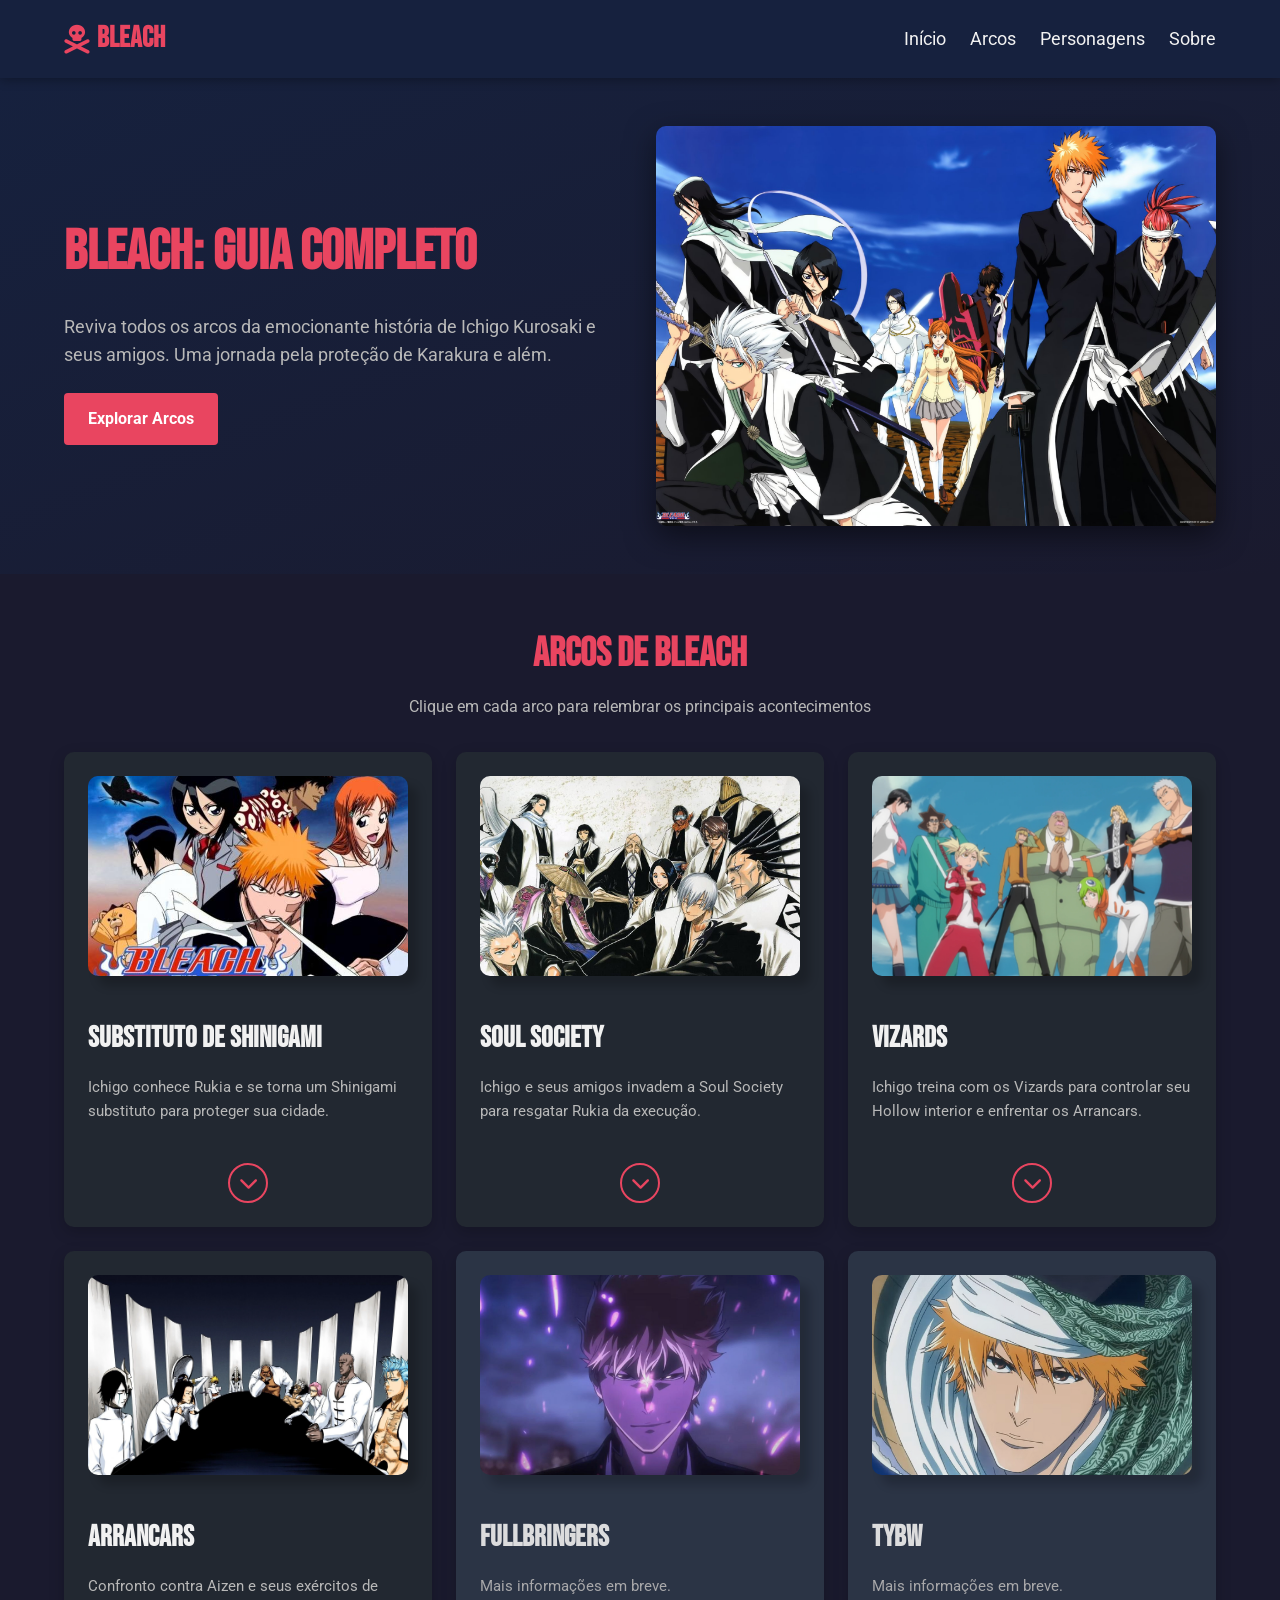
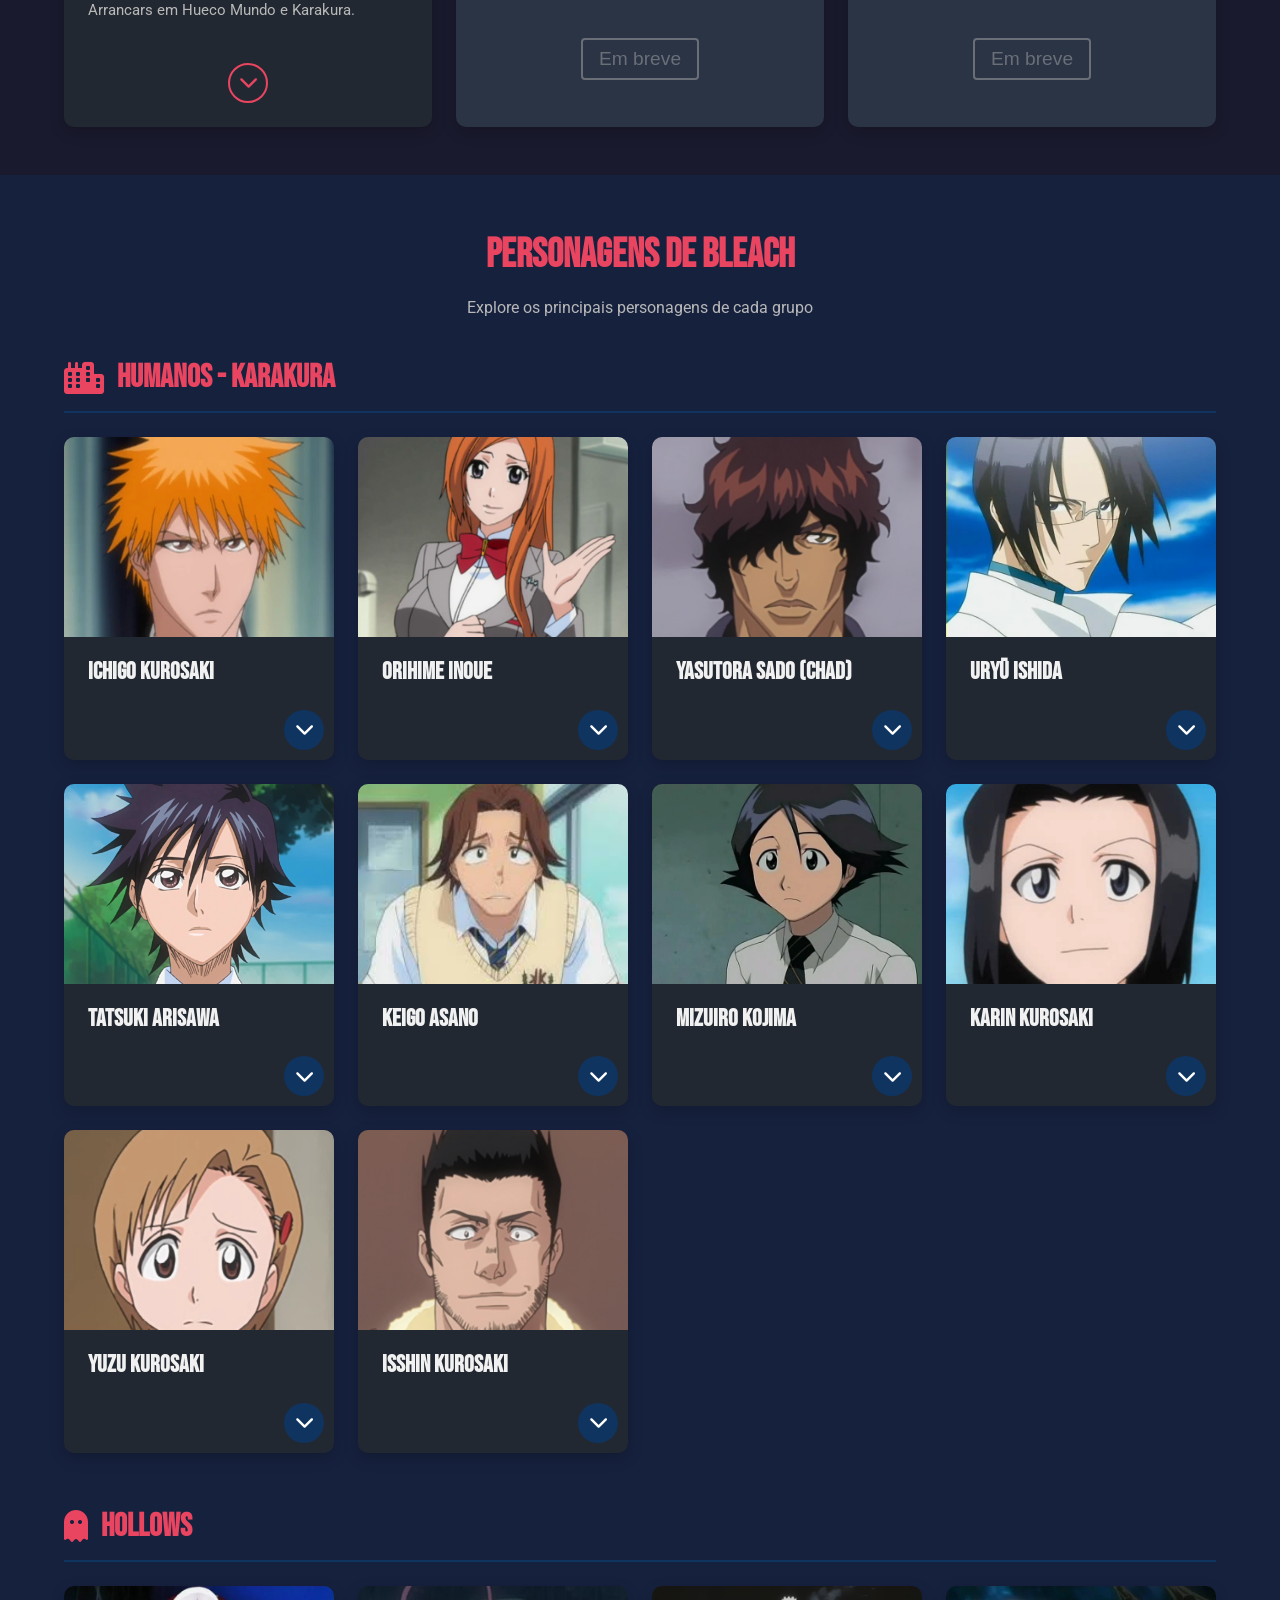
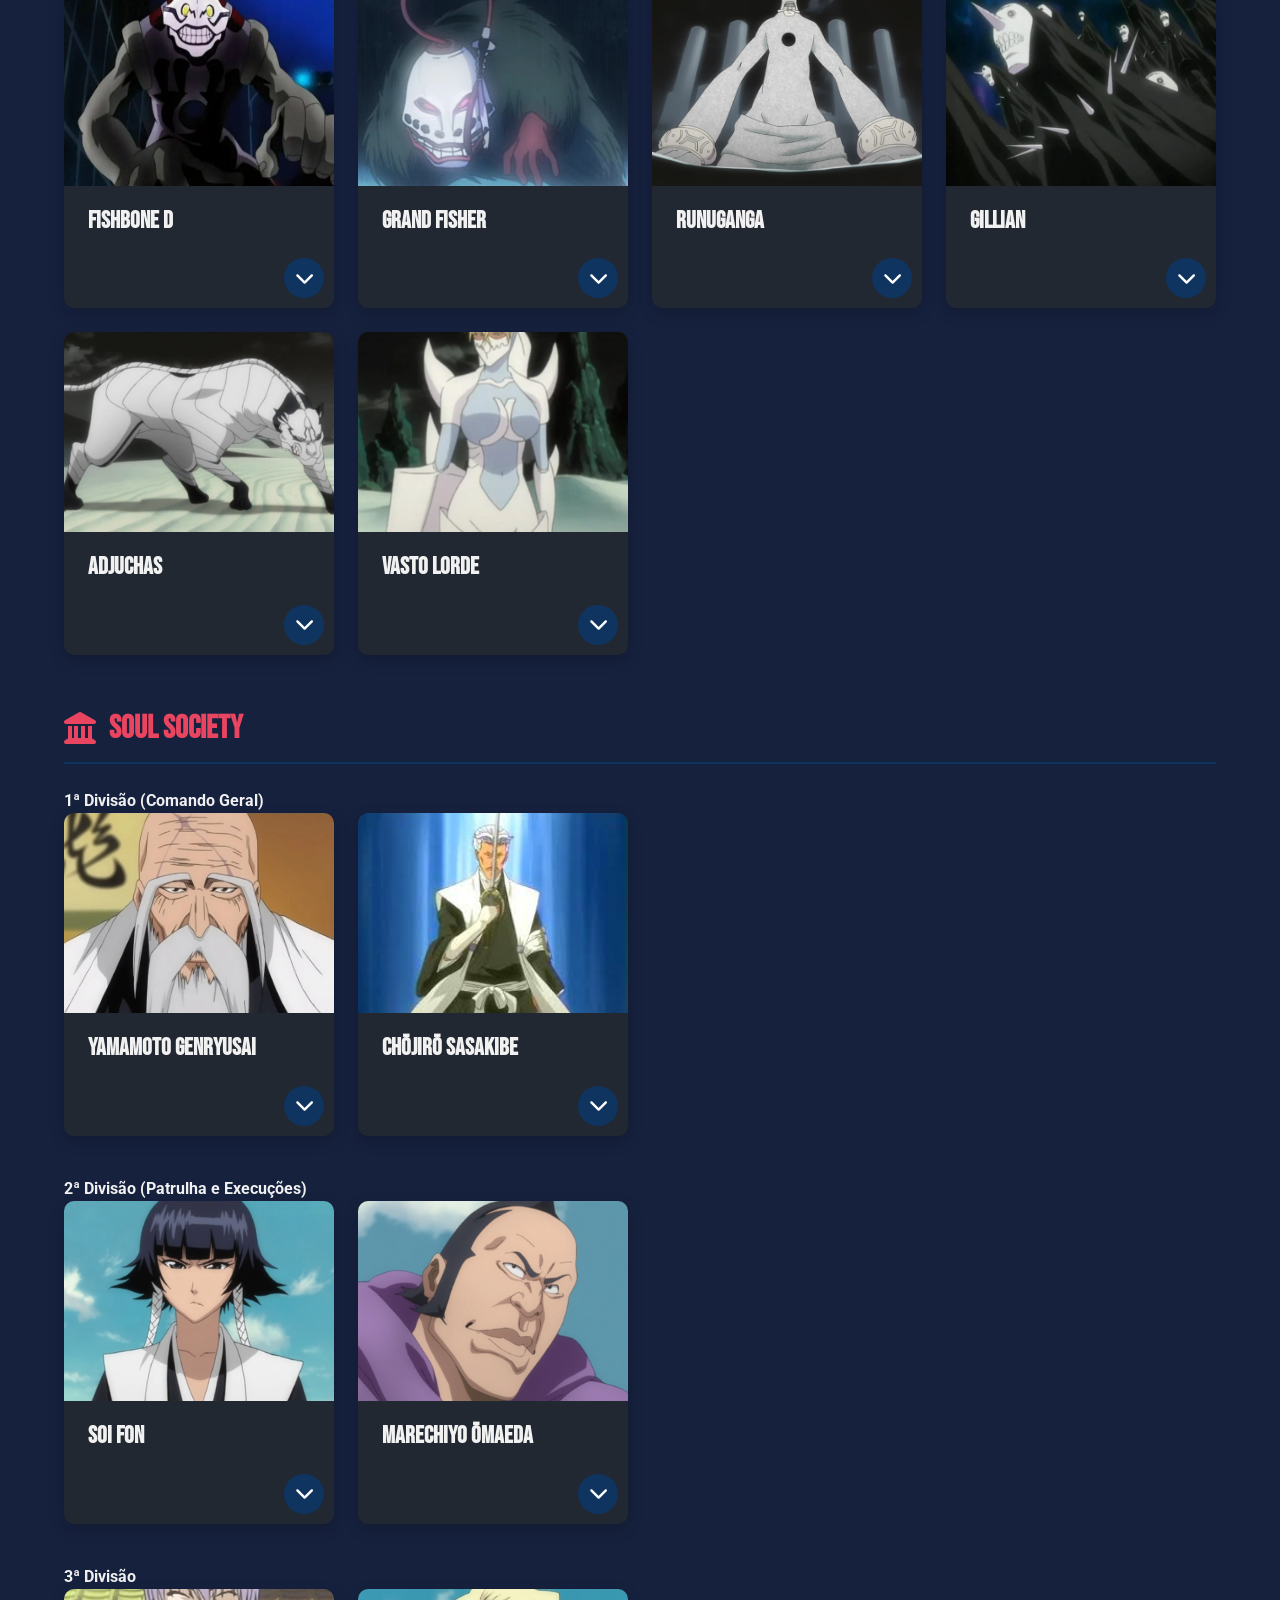
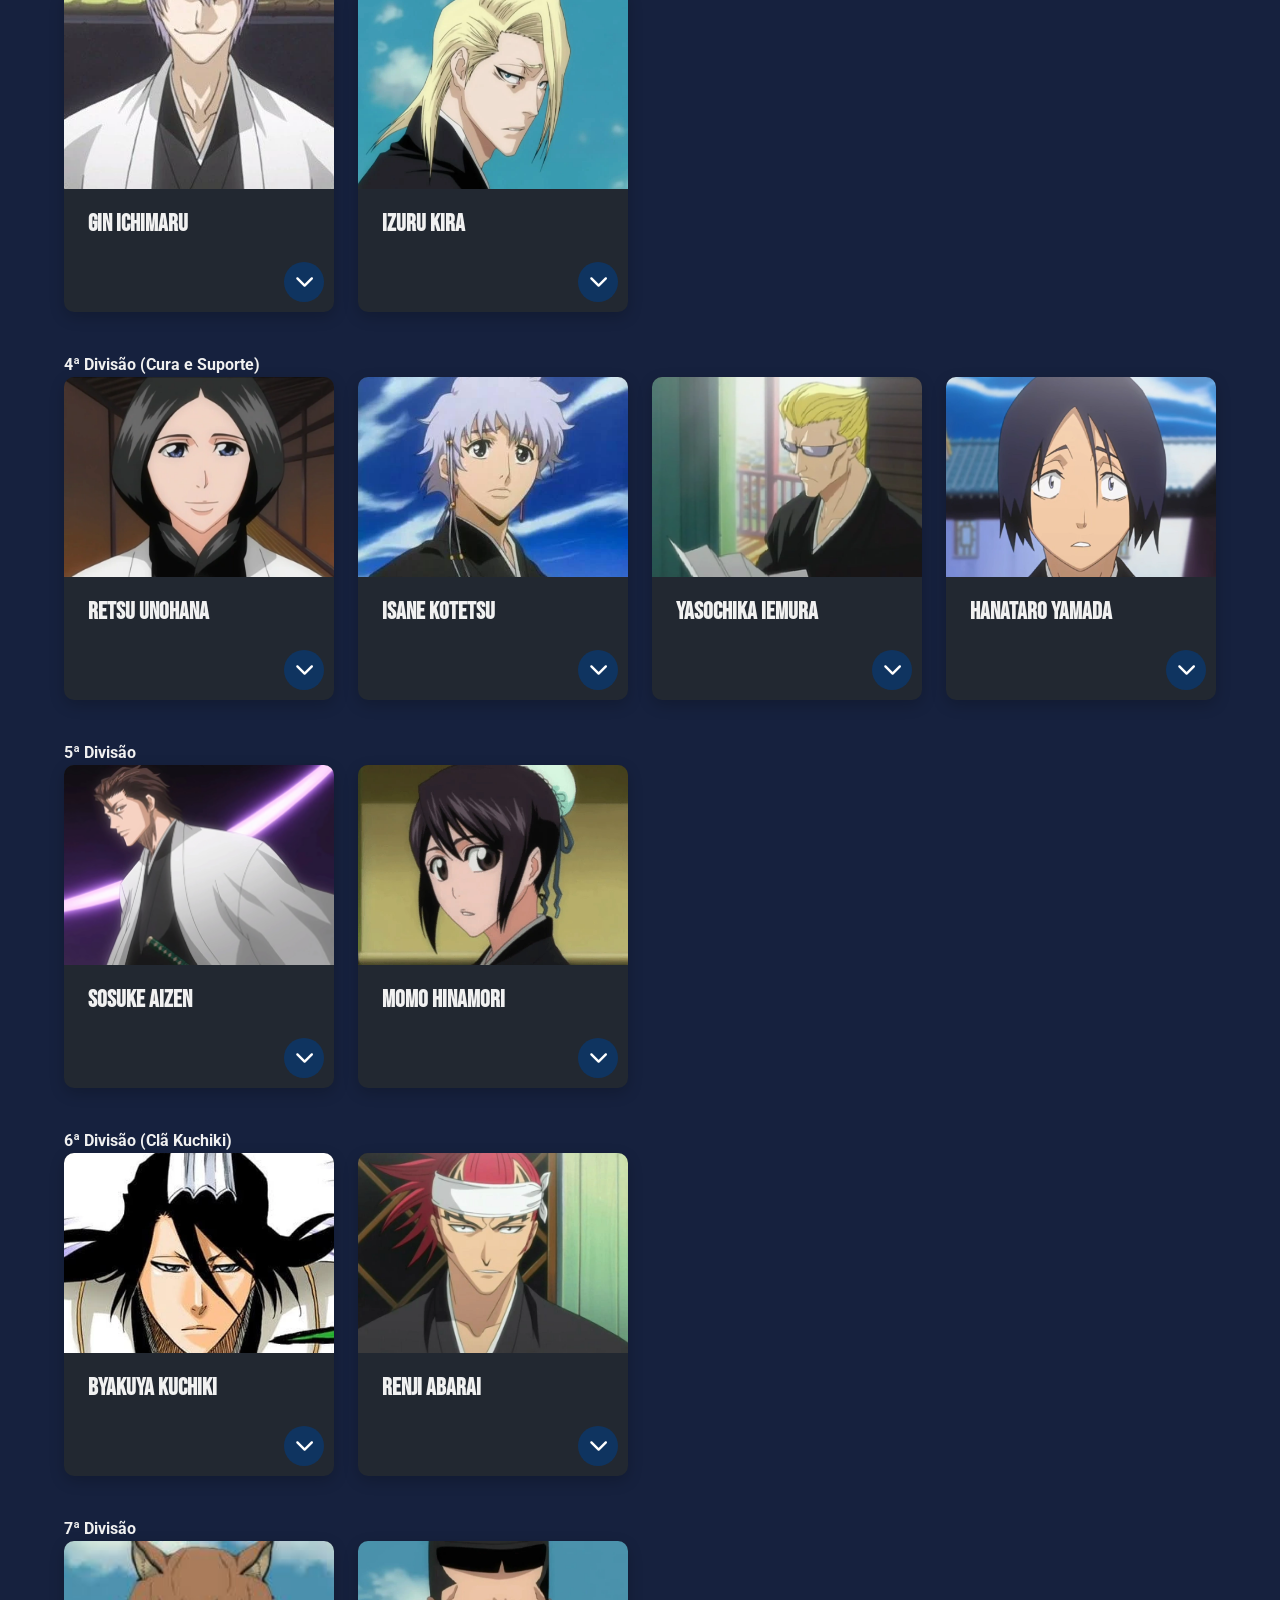
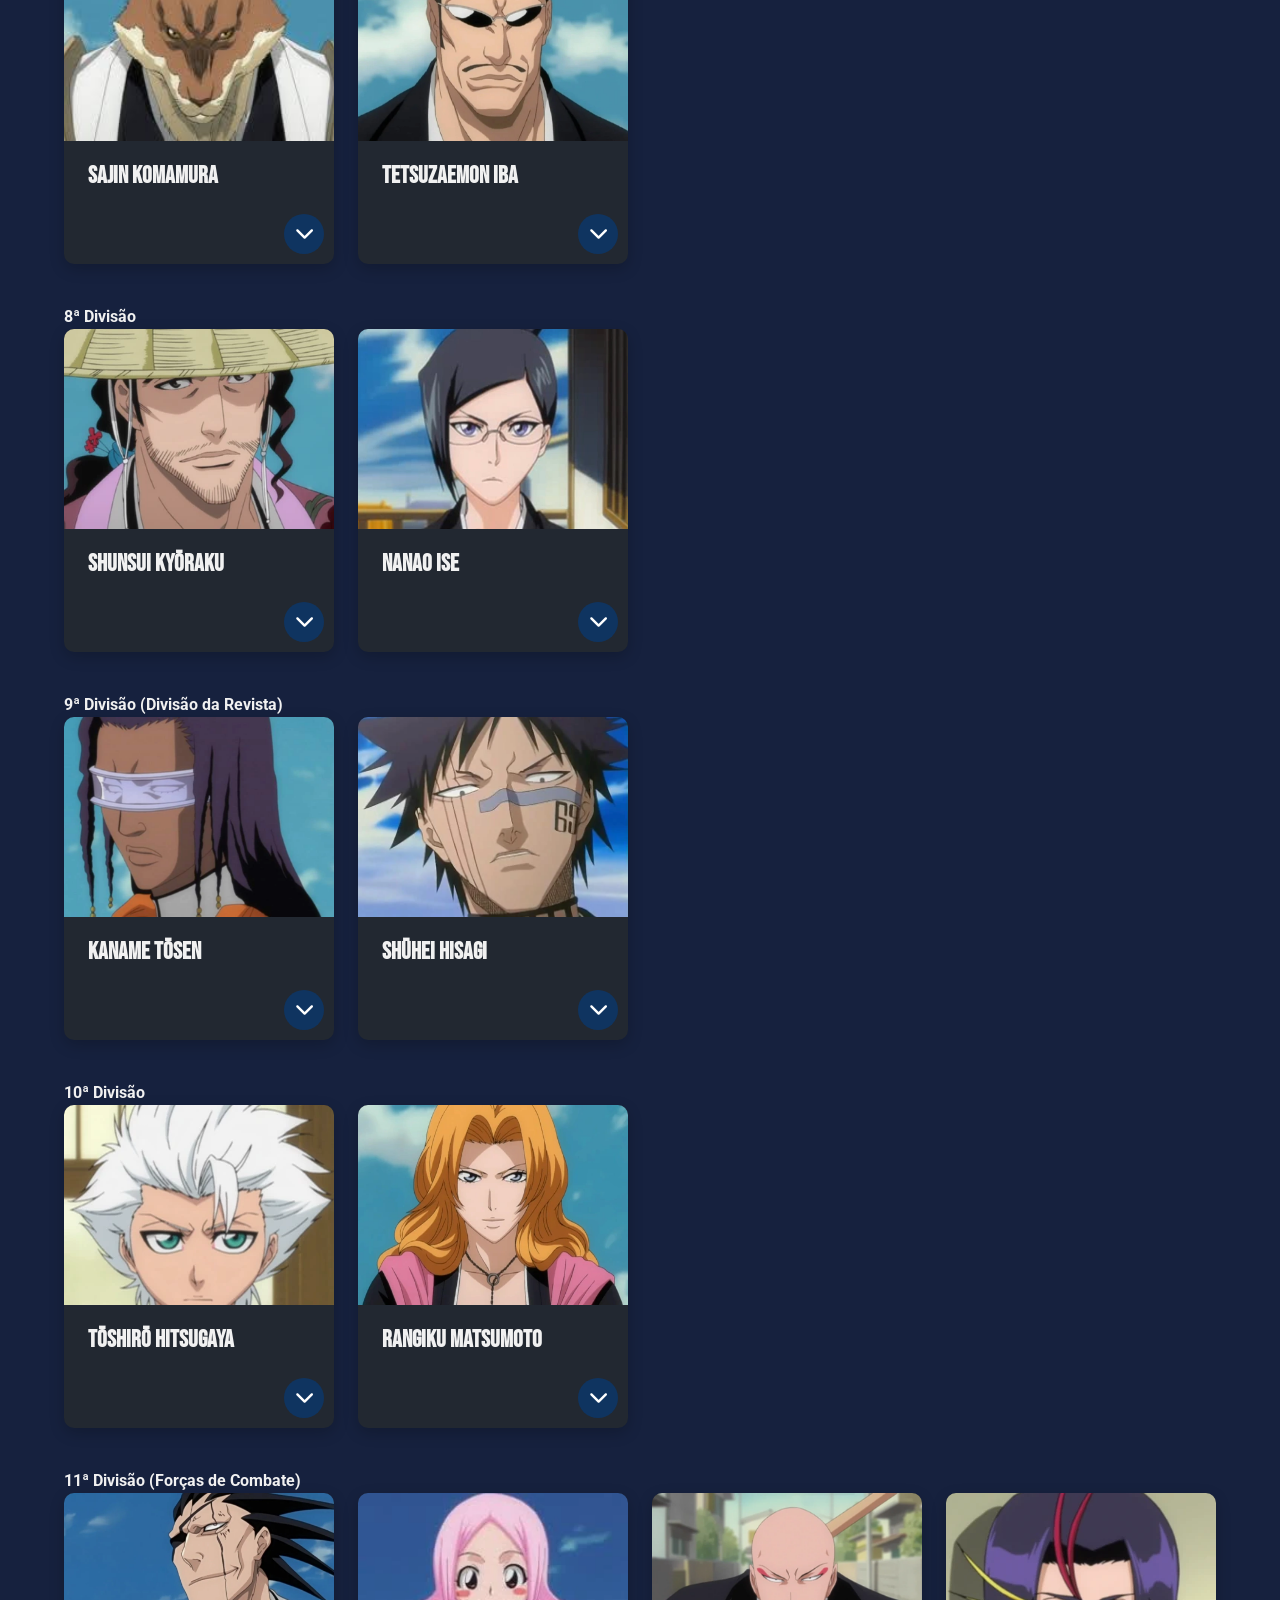
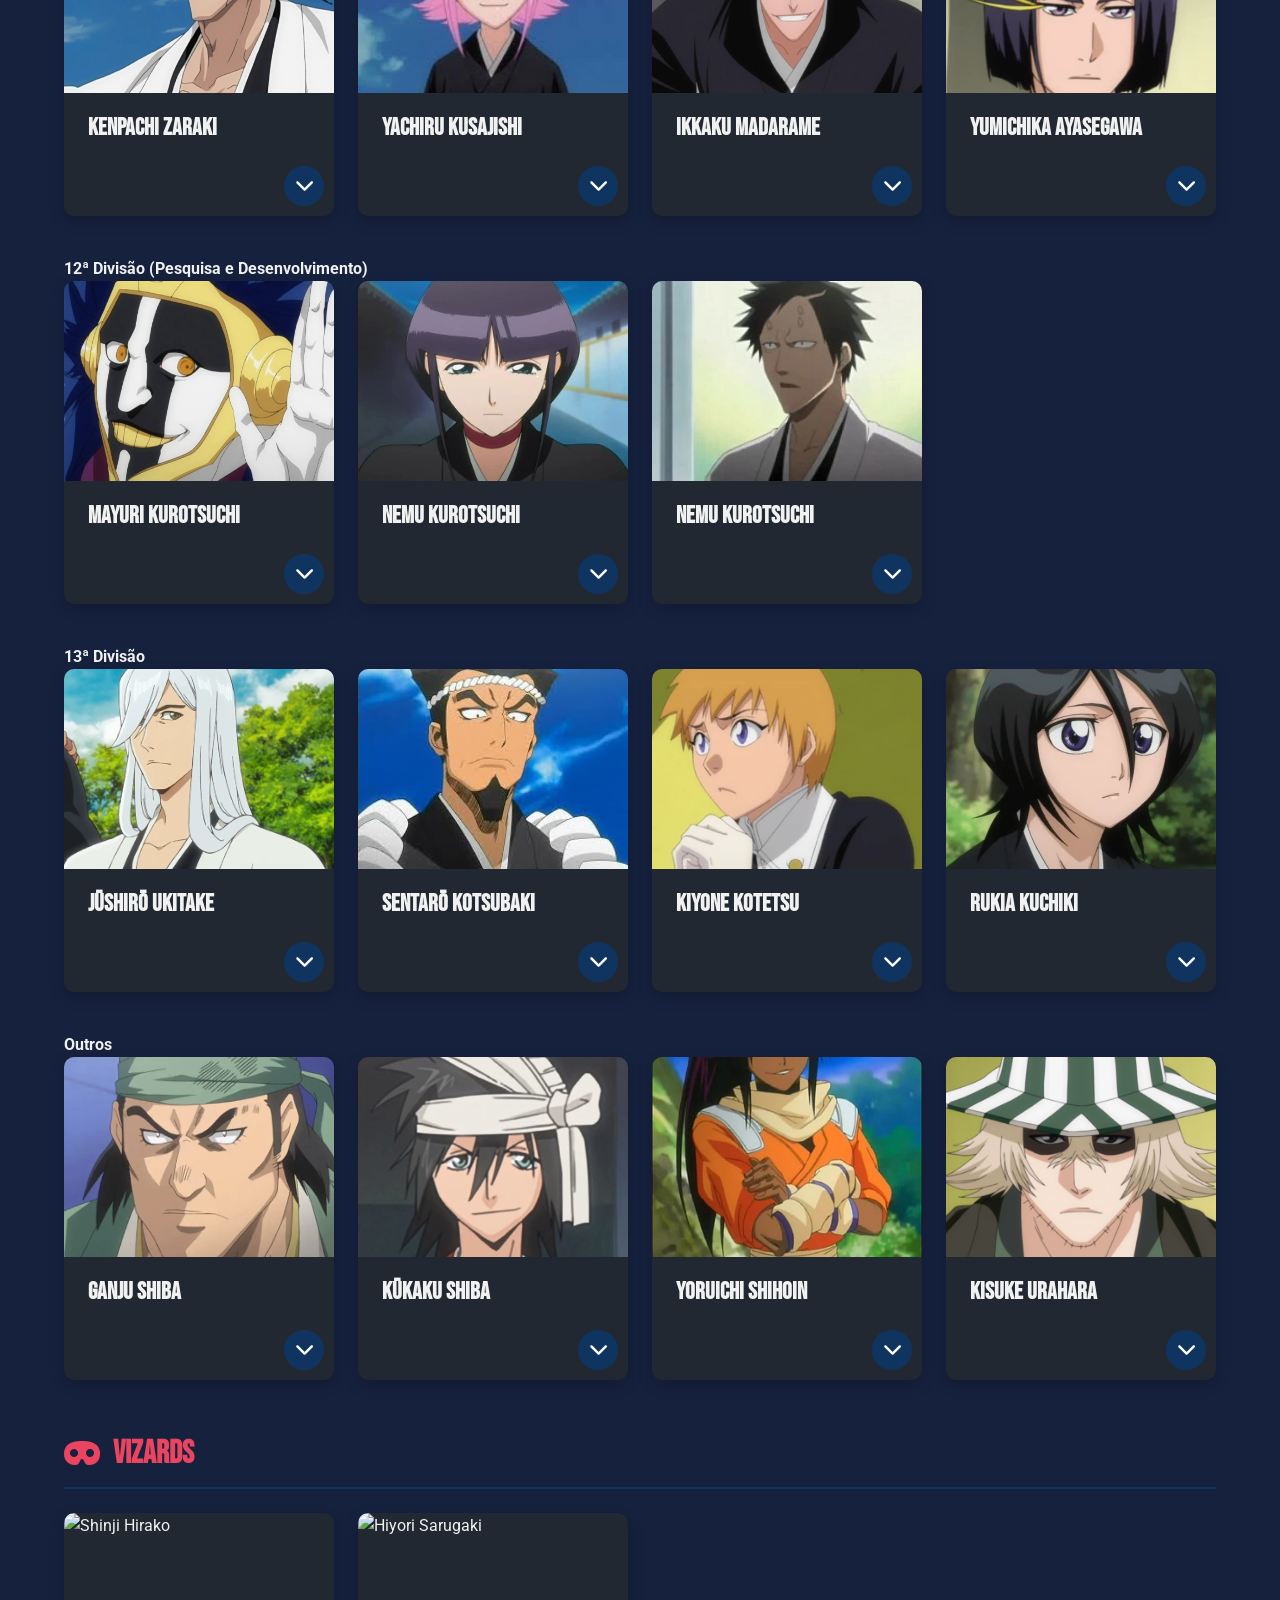
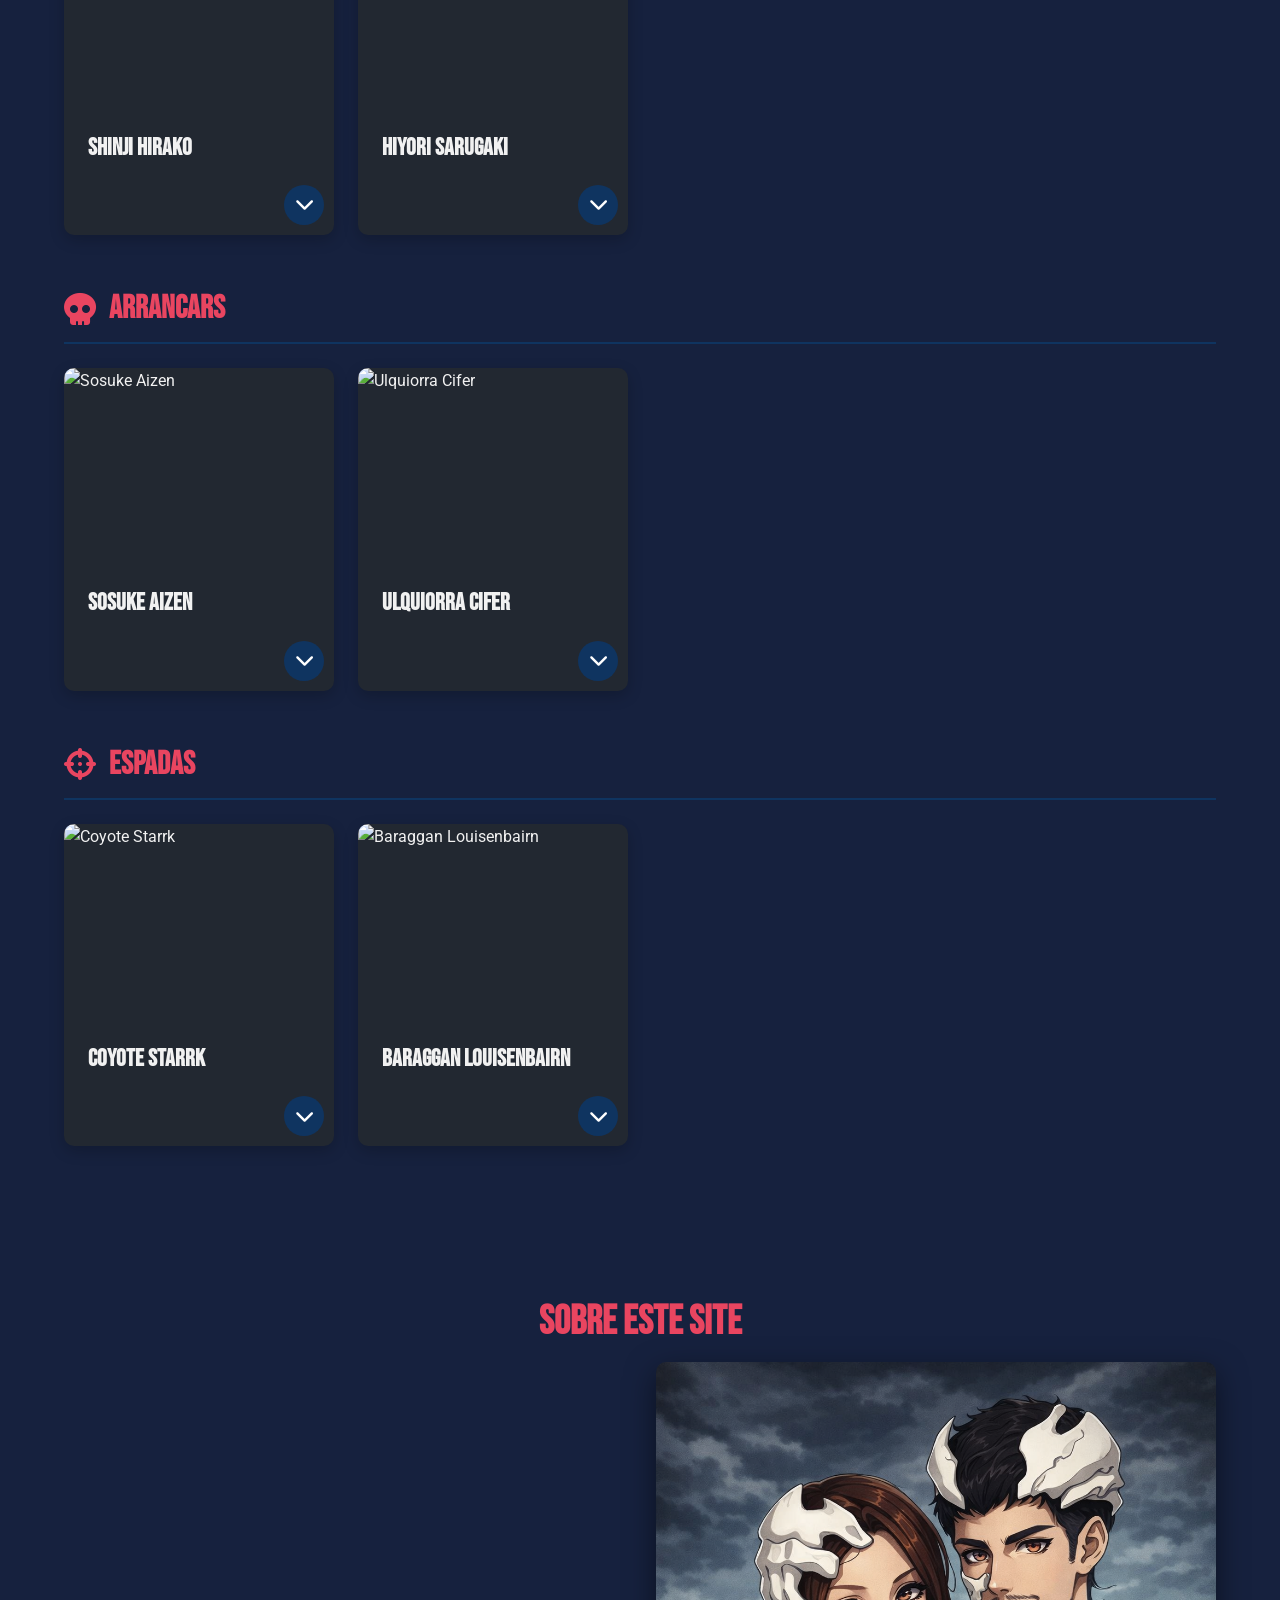
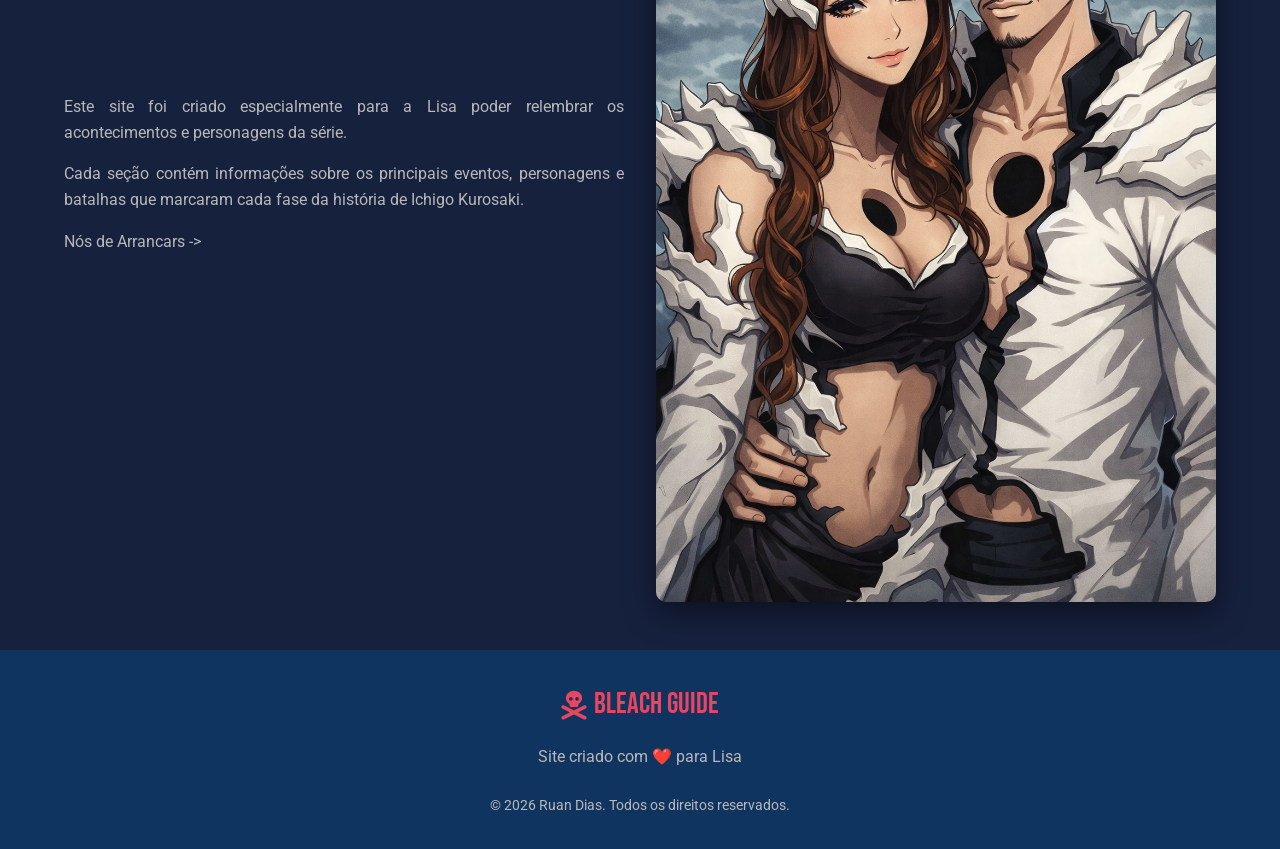
==== index.html @ 2e5ce1b9 "commit2" ====
<!DOCTYPE html>
<html lang="pt-br">
<head>
    <meta charset="UTF-8">
    <meta name="viewport" content="width=device-width, initial-scale=1.0">
    <title>Bleach: Guia dos Arcos</title>
    <link rel="stylesheet" href="css/style.css">
    <link rel="stylesheet" href="css/responsive.css">
    <link rel="preconnect" href="https://fonts.googleapis.com">
    <link rel="preconnect" href="https://fonts.gstatic.com" crossorigin>
    <link href="https://fonts.googleapis.com/css2?family=Roboto:wght@300;400;700&family=Bebas+Neue&display=swap" rel="stylesheet">
    <link rel="stylesheet" href="https://cdnjs.cloudflare.com/ajax/libs/font-awesome/6.4.0/css/all.min.css">
    <link rel="icon" type="image/x-icon" href="https://img.icons8.com/color/96/000000/sword.png">
</head>
<body>
    <!-- Cabeçalho -->
    <header class="header">
        <div class="container">
            <h1 class="logo">
                <i class="fas fa-skull-crossbones"></i> Bleach
            </h1>
            <nav class="nav">
                <button class="nav-toggle" aria-label="Abrir menu">
                    <i class="fas fa-bars"></i>
                </button>
                <ul class="nav-menu">
                    <li><a href="#home" class="nav-link">Início</a></li>
                    <li><a href="#arcs" class="nav-link">Arcos</a></li>
                    <li><a href="#characters" class="nav-link">Personagens</a></li>
                    <li><a href="#about" class="nav-link">Sobre</a></li>
                </ul>
            </nav>
        </div>
    </header>

    <!-- Hero Section -->
    <section id="home" class="hero">
        <div class="container">
            <div class="hero-content">
                <h2 class="hero-title">Bleach: Guia Completo</h2>
                <p class="hero-text">Reviva todos os arcos da emocionante história de Ichigo Kurosaki e seus amigos. Uma jornada pela proteção de Karakura e além.</p>
                <a href="#arcs" class="btn-hero">Explorar Arcos</a>
            </div>
            <div class="hero-image">
                <img src="images/hero/banner.jpg" alt="banner-bleach" class="hero-img">
            </div>
        </div>
    </section>

    <!-- Seção de Arcos -->
    <main id="arcs" class="arcs-section">
        <div class="container">
            <h2 class="section-title">Arcos de Bleach</h2>
            <p class="section-subtitle">Clique em cada arco para relembrar os principais acontecimentos</p>
            
            <div class="arcs-grid">

                <!-- Arco 1 -->
                <article class="arc-card" data-arc="substitute">
                    <div class="arc-image">
                        <img src="images/arcs/substitute.jpg" alt="arco1" class="arc-img">
                    </div>
                    <h3 class="arc-title">Substituto de Shinigami</h3>
                    <p class="arc-description">Ichigo conhece Rukia e se torna um Shinigami substituto para proteger sua cidade.</p>
                    <div class="arc-details" id="substitute-details">
                        <h4>Principais Eventos:</h4>
                        <ul>
                            <li>Encontro com Rukia Kuchiki</li>
                            <li>Ichigo obtém poderes de Shinigami</li>
                            <li>Proteção de Karakura contra Hollows</li>
                            <li>Introdução aos personagens principais</li>
                        </ul>
                    </div>
                    <button class="arc-toggle" aria-label="Mostrar detalhes">
                        <i class="fas fa-chevron-down"></i>
                    </button>
                </article>

                <!-- Arco 2 -->
                <article class="arc-card" data-arc="soul-society">
                    <div class="arc-image">
                        <img src="images/arcs/soul-society.jpg" alt="arco2" class="arc-img">
                    </div>
                    <h3 class="arc-title">Soul Society</h3>
                    <p class="arc-description">Ichigo e seus amigos invadem a Soul Society para resgatar Rukia da execução.</p>
                    <div class="arc-details" id="soul-society-details">
                        <h4>Principais Eventos:</h4>
                        <ul>
                            <li>Invasão da Soul Society</li>
                            <li>Batalhas contra os capitães e tenentes</li>
                            <li>Revelação sobre a história de Rukia</li>
                            <li>Descoberta sobre os planos de Aizen</li>
                        </ul>
                    </div>
                    <button class="arc-toggle" aria-label="Mostrar detalhes">
                        <i class="fas fa-chevron-down"></i>
                    </button>
                </article>

                <!-- Arco 3 -->
                <article class="arc-card" data-arc="vizards">
                    <div class="arc-image">
                        <img src="images/arcs/vizards.webp" alt="arco3" class="arc-img">
                    </div>
                    <h3 class="arc-title">Vizards</h3>
                    <p class="arc-description">Ichigo treina com os Vizards para controlar seu Hollow interior e enfrentar os Arrancars.</p>
                    <div class="arc-details" id="vizards-details">
                        <h4>Principais Eventos:</h4>
                        <ul>
                            <li>Ichigo descobre seu Hollow interior</li>
                            <li>Treinamento com os Vizards</li>
                            <li>Aparição dos Arrancars</li>
                            <li>Batalha em Karakura</li>
                        </ul>
                    </div>
                    <button class="arc-toggle" aria-label="Mostrar detalhes">
                        <i class="fas fa-chevron-down"></i>
                    </button>
                </article>

                <!-- Arco 4 -->
                <article class="arc-card" data-arc="arrancars">
                    <div class="arc-image">
                        <img src="images/arcs/arrancar.webp" alt="arco4" class="arc-img">
                    </div>
                    <h3 class="arc-title">Arrancars</h3>
                    <p class="arc-description">Confronto contra Aizen e seus exércitos de Arrancars em Hueco Mundo e Karakura.</p>
                    <div class="arc-details" id="arrancars-details">
                        <h4>Principais Eventos:</h4>
                        <ul>
                            <li>Invasão de Hueco Mundo</li>
                            <li>Batalhas contra Espadas</li>
                        </ul>
                    </div>
                    <button class="arc-toggle" aria-label="Mostrar detalhes">
                        <i class="fas fa-chevron-down"></i>
                    </button>
                </article>

                <!-- Arco 5 -->
                <article class="arc-card coming-soon" data-arc="fullbringers">
                    <div class="arc-image">
                        <img src="images/arcs/fullbringers.jpg" alt="arco5" class="arc-img">
                    </div>
                    <h3 class="arc-title">Fullbringers</h3>
                    <p class="arc-description">Mais informações em breve.</p>
                    <div class="arc-details">
                        <div class="coming-soon-message">
                            <i class="fas fa-hourglass-half"></i>
                            <h4>Em breve...</h4>
                            <p>Detalhes sobre este arco estarão disponíveis em breve!</p>
                        </div>
                    </div>
                    <button class="arc-toggle" disabled>Em breve</button>
                </article>

                <!-- Arco 6 -->
                <article class="arc-card coming-soon" data-arc="tybw">
                    <div class="arc-image">
                        <img src="images/arcs/tybw.jpg" alt="arco6" class="arc-img">
                    </div>
                    <h3 class="arc-title">TYBW</h3>
                    <p class="arc-description">Mais informações em breve.</p>
                    <div class="arc-details">
                        <div class="coming-soon-message">
                            <i class="fas fa-hourglass-half"></i>
                            <h4>Em breve...</h4>
                            <p>Detalhes sobre este arco estarão disponíveis em breve!</p>
                        </div>
                    </div>
                    <button class="arc-toggle" disabled>Em breve</button>
                </article>
            </div>
        </div>
    </main>

    <!-- Seção de Personagens -->
    <section id="characters" class="characters-section">
        <div class="container">
            <h2 class="section-title">Personagens de Bleach</h2>
            <p class="section-subtitle">Explore os principais personagens de cada grupo</p>
            
            <!-- Humanos da Cidade de Karakura -->
            <div class="character-group">
                <h3 class="group-title">
                    <i class="fas fa-city"></i> Humanos - Karakura
                </h3>
                <div class="characters-grid">
                    
                    <!-- Personagem 1 - Ichigo Kurosaki -->
                    <article class="character-card">
                        <div class="character-image">
                            <img src="images/characters/humans/ichigo.webp" alt="Ichigo Kurosaki" class="char-img">
                        </div>
                        <h4 class="character-name">Ichigo Kurosaki</h4>
                        <div class="character-details">
                            <p><strong>Idade:</strong> 15- anos</p>
                            <p><strong>Habilidades:</strong> Shinigami substituto, "Vizard"</p>
                            <p><strong>Zanpakutō:</strong> Zangetsu</p>
                            <p><strong>Bankai:</strong> Tensa Zangetsu</p>
                            <p><strong>Família:</strong> Isshin (pai), Masaki (mãe), Yuzu e Karin (irmãs)</p>
                            <p>Protagonista da série, estudante do ensino médio que pode ver fantasmas desde criança. Após conhecer Rukia Kuchiki, torna-se um Shinigami substituto para proteger sua cidade dos Hollows.</p>
                        </div>
                        <button class="character-toggle" aria-label="Mostrar detalhes">
                            <i class="fas fa-chevron-down"></i>
                        </button>
                    </article>
                    
                    <!-- Personagem 2 - Orihime Inoue -->
                    <article class="character-card">
                        <div class="character-image">
                            <img src="images/characters/humans/orihime.jpg" alt="Orihime Inoue" class="char-img">
                        </div>
                        <h4 class="character-name">Orihime Inoue</h4>
                        <div class="character-details">
                            <p><strong>Idade:</strong> 15-17 anos</p>
                            <p><strong>Habilidades:</strong> Poderes de cura e defesa</p>
                            <p><strong>Habilidade Especial:</strong> Shun Shun Rikka (Seis Fadas)</p>
                            <p><strong>Poderes:</strong> Santen Kesshun (defesa), Soten Kisshun (cura), Koten Zanshun (ataque)</p>
                            <p><strong>Característica:</strong> Cabelo laranja e comida estranha</p>
                            <p>Colegial da classe 1-3 da Karakura High School. Órfã que vive com seu irmão mais velho. Desenvolve poderes espirituais após ser marcada por um Hollow. Tem uma paixão não correspondida por Ichigo.</p>
                        </div>
                        <button class="character-toggle" aria-label="Mostrar detalhes">
                            <i class="fas fa-chevron-down"></i>
                        </button>
                    </article>

                    <!-- Personagem 3 - Yasutora Sado (Chad) -->
                    <article class="character-card">
                        <div class="character-image">
                            <img src="images/characters/humans/chad.webp" alt="Chad" class="char-img">
                        </div>
                        <h4 class="character-name">Yasutora Sado (Chad)</h4>
                        <div class="character-details">
                            <p><strong>Idade:</strong> 15-17 anos</p>
                            <p><strong>Habilidades:</strong> Fullbring, Braço Direito do Diabo, Braço Esquerdo do Diabo</p>
                            <p><strong>Poderes:</strong> Força sobre-humana, El Directo, La Muerte</p>
                            <p><strong>Nacionalidade:</strong> Mexicano-japonês</p>
                            <p><strong>Característica:</strong> Gigante gentil, protege os fracos</p>
                            <p>Estudante da Karakura High School e melhor amigo de Ichigo. Mestiço mexicano-japonês com físico imponente, mas personalidade gentil. Desenvolve poderes Fullbring que se manifestam em seus braços.</p>
                        </div>
                        <button class="character-toggle" aria-label="Mostrar detalhes">
                            <i class="fas fa-chevron-down"></i>
                        </button>
                    </article>

                    <!-- Personagem 4 - Uryū Ishida -->
                    <article class="character-card">
                        <div class="character-image">
                            <img src="images/characters/humans/uryu.webp" alt="Uryū Ishida" class="char-img">
                        </div>
                        <h4 class="character-name">Uryū Ishida</h4>
                        <div class="character-details">
                            <p><strong>Idade:</strong> 15 anos</p>
                            <p><strong>Habilidades:</strong> Quincy, Letzt Stil, Ransōtengai</p>
                            <p><strong>Equipamento:</strong> Arco espiritual, Seele Schneider, Gintō</p>
                            <p><strong>Especialidade:</strong> Costura e artesanato</p>
                            <p><strong>Família:</strong> Ryūken Ishida (pai), último Quincy puro-sangue</p>
                            <p>Estudante da Karakura High School e o último Quincy puro-sangue. Inicialmente rival de Ichigo, torna-se seu aliado. Perfeccionista, excelente estudante e habilidoso com costura.</p>
                        </div>
                        <button class="character-toggle" aria-label="Mostrar detalhes">
                            <i class="fas fa-chevron-down"></i>
                        </button>
                    </article>

                    <!-- Personagem 5 - Tatsuki Arisawa -->
                    <article class="character-card">
                        <div class="character-image">
                            <img src="images/characters/humans/tatsuki.webp" alt="Tatsuki Arisawa" class="char-img">
                        </div>
                        <h4 class="character-name">Tatsuki Arisawa</h4>
                        <div class="character-details">
                            <p><strong>Idade:</strong> 15-17 anos</p>
                            <p><strong>Habilidades:</strong> Artes marciais, percepção espiritual limitada</p>
                            <p><strong>Esporte:</strong> Campeã de karatê</p>
                            <p><strong>Relacionamento:</strong> Melhor amiga de Orihime desde a infância</p>
                            <p><strong>Personalidade:</strong> Protetora, forte, tomboy</p>
                            <p>Colegial e melhor amiga de infância de Orihime. Campeã de karatê com forte senso de justiça. Tem percepção espiritual limitada que lhe permite sentir presenças, mas não vê espíritos claramente.</p>
                        </div>
                        <button class="character-toggle" aria-label="Mostrar detalhes">
                            <i class="fas fa-chevron-down"></i>
                        </button>
                    </article>

                    <!-- Personagem 6 - Keigo Asano -->
                    <article class="character-card">
                        <div class="character-image">
                            <img src="images/characters/humans/keigo.jpg" alt="Keigo Asano" class="char-img">
                        </div>
                        <h4 class="character-name">Keigo Asano</h4>
                        <div class="character-details">
                            <p><strong>Idade:</strong> 15-17 anos</p>
                            <p><strong>Habilidade:</strong> Percepção espiritual muito baixa</p>
                            <p><strong>Personalidade:</strong> Extrovertido, dramático, leal</p>
                            <p><strong>Família:</strong> Família rica, pai é dono de hospital</p>
                            <p><strong>Relacionamento:</strong> Melhor amigo de Mizuiro</p>
                            <p>Colegial extrovertido e dramático da classe de Ichigo. Filho de uma família rica, é inconsciente dos eventos espirituais ao seu redor. Muito leal a seus amigos apesar de seu comportamento exagerado.</p>
                        </div>
                        <button class="character-toggle" aria-label="Mostrar detalhes">
                            <i class="fas fa-chevron-down"></i>
                        </button>
                    </article>

                    <!-- Personagem 7 - Mizuiro Kojima -->
                    <article class="character-card">
                        <div class="character-image">
                            <img src="images/characters/humans/mizuiro.webp" alt="Mizuiro Kojima" class="char-img">
                        </div>
                        <h4 class="character-name">Mizuiro Kojima</h4>
                        <div class="character-details">
                            <p><strong>Idade:</strong> 15-17 anos</p>
                            <p><strong>Habilidade:</strong> Percepção espiritual moderada</p>
                            <p><strong>Característica:</strong> Aparência andrógina, popular com mulheres mais velhas</p>
                            <p><strong>Personalidade:</strong> Calmo, analítico, prático</p>
                            <p><strong>Relacionamento:</strong> Melhor amigo de Keigo</p>
                            <p>Colegial com aparência andrógina e personalidade calma. É popular entre mulheres mais velhas. Tem uma percepção espiritual moderada que lhe permite sentir quando algo estranho está acontecendo, mas prefere não se envolver.</p>
                        </div>
                        <button class="character-toggle" aria-label="Mostrar detalhes">
                            <i class="fas fa-chevron-down"></i>
                        </button>
                    </article>

                    <!-- Personagem 8 - Karin Kurosaki -->
                    <article class="character-card">
                        <div class="character-image">
                            <img src="images/characters/humans/karin.webp" alt="Karin Kurosaki" class="char-img">
                        </div>
                        <h4 class="character-name">Karin Kurosaki</h4>
                        <div class="character-details">
                            <p><strong>Idade:</strong> 11-13 anos</p>
                            <p><strong>Habilidades:</strong> Percepção espiritual forte, ver fantasmas</p>
                            <p><strong>Esporte:</strong> Jogadora de futebol talentosa</p>
                            <p><strong>Personalidade:</strong> Tsundere, prática, protetora</p>
                            <p><strong>Família:</strong> Irmã mais nova de Ichigo, gêmea de Yuzu</p>
                            <p>Irmã gêmea mais nova de Ichigo. Tem forte percepção espiritual e pode ver fantasmas claramente. Personalidade tsundere que esconde seus sentimentos. Excelente jogadora de futebol.</p>
                        </div>
                        <button class="character-toggle" aria-label="Mostrar detalhes">
                            <i class="fas fa-chevron-down"></i>
                        </button>
                    </article>

                    <!-- Personagem 9 - Yuzu Kurosaki -->
                    <article class="character-card">
                        <div class="character-image">
                            <img src="images/characters/humans/yuzu.webp" alt="Yuzu Kurosaki" class="char-img">
                        </div>
                        <h4 class="character-name">Yuzu Kurosaki</h4>
                        <div class="character-details">
                            <p><strong>Idade:</strong> 11-13 anos</p>
                            <p><strong>Habilidades:</strong> Percepção espiritual baixa, habilidades domésticas</p>
                            <p><strong>Personalidade:</strong> Doce, materna, responsável</p>
                            <p><strong>Família:</strong> Irmã mais nova de Ichigo, gêmea de Karin</p>
                            <p><strong>Característica:</strong> Cuidadosa com a família, boa cozinheira</p>
                            <p>Irmã gêmea mais nova de Ichigo. Tem percepção espiritual muito baixa. Assume o papel materno na família após a morte da mãe. Personalidade doce e responsável que cuida da casa e da família.</p>
                        </div>
                        <button class="character-toggle" aria-label="Mostrar detalhes">
                            <i class="fas fa-chevron-down"></i>
                        </button>
                    </article>

                    <!-- Personagem 10 - Isshin Kurosaki -->
                    <article class="character-card">
                        <div class="character-image">
                            <img src="images/characters/humans/isshin.webp" alt="Isshin Kurosaki" class="char-img">
                        </div>
                        <h4 class="character-name">Isshin Kurosaki</h4>
                        <div class="character-details">
                            <p><strong>Idade:</strong> Aproximadamente 40 anos</p>
                            <p><strong>Habilidades:</strong> Ex-capitão Shinigami, Getsuga Tenshō</p>
                            <p><strong>Zanpakutō:</strong> Engetsu</p>
                            <p><strong>Profissão:</strong> Médico da clínica Kurosaki</p>
                            <p><strong>Família:</strong> Pai de Ichigo, Karin e Yuzu, marido de Masaki</p>
                            <p>Pai de Ichigo. Comportamento excêntrico mas profundamente protetor com seus filhos.</p>
                        </div>
                        <button class="character-toggle" aria-label="Mostrar detalhes">
                            <i class="fas fa-chevron-down"></i>
                        </button>
                    </article>
                </div>
            </div>
            
            <!-- Hollows -->
            <div class="character-group">
                <h3 class="group-title">
                    <i class="fas fa-ghost"></i> Hollows
                </h3>
                <div class="characters-grid">
                    
                    <!-- Fishbone D -->
                    <article class="character-card">
                        <div class="character-image">
                            <img src="images/characters/hollows/fishbone.webp" alt="Fishbone D" class="char-img">
                        </div>
                        <h4 class="character-name">Fishbone D</h4>
                        <div class="character-details">
                            <p><strong>Tipo:</strong> Hollow Comum</p>
                            <p><strong>Primeira Aparição:</strong> Episódio 1</p>
                            <p><strong>Localização:</strong> Karakura Town</p>
                            <p><strong>Características:</strong> Corpo esquelético branco, forma de peixe</p>
                            <p>O Hollow que ataca a casa dos Kurosaki no primeiro episódio, forçando Rukia a dar seus poderes a Ichigo. Foi derrotado por Ichigo em sua primeira transformação como Shinigami.</p>
                        </div>
                        <button class="character-toggle" aria-label="Mostrar detalhes">
                            <i class="fas fa-chevron-down"></i>
                        </button>
                    </article>
                    
                    <!-- Grand Fisher -->
                    <article class="character-card">
                        <div class="character-image">
                            <img src="images/characters/hollows/grand-fisher.webp" alt="Grand Fisher" class="char-img">
                        </div>
                        <h4 class="character-name">Grand Fisher</h4>
                        <div class="character-details">
                            <p><strong>Tipo:</strong> Hollow Forte</p>
                            <p><strong>Habilidade Especial:</strong> Ilusão através de isca</p>
                            <p><strong>Vítima Famosa:</strong> Masaki Kurosaki (mãe de Ichigo)</p>
                            <p><strong>Derrotado por:</strong> Isshin Kurosaki</p>
                            <p>Um Hollow que matou a mãe de Ichigo há 6 anos. Usa uma isca para atrair suas vítimas, assumindo a forma de entes queridos. Reaparece anos depois para atacar Ichigo.</p>
                        </div>
                        <button class="character-toggle" aria-label="Mostrar detalhes">
                            <i class="fas fa-chevron-down"></i>
                        </button>
                    </article>

                    <!-- Runuganga -->
                    <article class="character-card">
                        <div class="character-image">
                            <img src="images/characters/hollows/runuganga.webp" alt="Runuganga" class="char-img">
                        </div>
                        <h4 class="character-name">Runuganga</h4>
                        <div class="character-details">
                            <p><strong>Tipo:</strong> Hollow Arrancarizado</p>
                            <p><strong>Posição:</strong> Fracción de Baraggan</p>
                            <p><strong>Resurrección:</strong> Puño de Hierro</p>
                            <p><strong>Afiliação:</strong> Exército de Aizen</p>
                            <p>Um Hollow que se tornou Arrancar e serve como Fracción de Baraggan Louisenbairn, a Segunda Espada. Participa da batalha em Karakura Town durante a invasão Arrancar.</p>
                        </div>
                        <button class="character-toggle" aria-label="Mostrar detalhes">
                            <i class="fas fa-chevron-down"></i>
                        </button>
                    </article>

                    <!-- Gillian -->
                    <article class="character-card">
                        <div class="character-image">
                            <img src="images/characters/hollows/gillian.webp" alt="Gillian" class="char-img">
                        </div>
                        <h4 class="character-name">Gillian</h4>
                        <div class="character-details">
                            <p><strong>Classificação:</strong> Menos Grande Inferior</p>
                            <p><strong>Evolução:</strong> Formado por 100+ Hollows</p>
                            <p><strong>Característica:</strong> Corpo branco, máscara única</p>
                            <p><strong>Inteligência:</strong> Baixa, instintos primitivos</p>
                            <p>A forma mais básica de Menos Grande. Gillians são Hollows coletivos com pouca inteligência individual, agindo principalmente por instinto. A maioria fica presa nesta forma para sempre.</p>
                        </div>
                        <button class="character-toggle" aria-label="Mostrar detalhes">
                            <i class="fas fa-chevron-down"></i>
                        </button>
                    </article>

                    <!-- Adjuchas -->
                    <article class="character-card">
                        <div class="character-image">
                            <img src="images/characters/hollows/adjucha.webp" alt="Adjuchas" class="char-img">
                        </div>
                        <h4 class="character-name">Adjuchas</h4>
                        <div class="character-details">
                            <p><strong>Classificação:</strong> Hollow Evoluído</p>
                            <p><strong>Evolução:</strong> Gillian que recuperou consciência</p>
                            <p><strong>Característica:</strong> Forma única, inteligência humana</p>
                            <p><strong>Poder:</strong> Superior aos Gillians, pode usar Cero</p>
                            <p>Hollows que evoluíram de Gillians ao recuperar sua consciência individual. Têm forma única e inteligência equivalente à humana. Podem continuar evoluindo ou regredir para Gillian se forem feridos.</p>
                        </div>
                        <button class="character-toggle" aria-label="Mostrar detalhes">
                            <i class="fas fa-chevron-down"></i>
                        </button>
                    </article>

                    <!-- Vasto Lorde -->
                    <article class="character-card">
                        <div class="character-image">
                            <img src="images/characters/hollows/vasto-lorde.webp" alt="Vasto Lorde" class="char-img">
                        </div>
                        <h4 class="character-name">Vasto Lorde</h4>
                        <div class="character-details">
                            <p><strong>Classificação:</strong> Hollow Supremo</p>
                            <p><strong>Tamanho:</strong> Tamanho humano</p>
                            <p><strong>Raridade:</strong> Extremamente raros (menos de 10)</p>
                            <p><strong>Poder:</strong> Equivalente a capitão de Shinigami</p>
                            <p>A forma mais rara e poderosa de Hollow. Têm tamanho humano e poder espiritual massivo. Diz-se que apenas 10 existem em Hueco Mundo. Os Espadas de alto nível são Vasto Lordes Arrancarizados.</p>
                        </div>
                        <button class="character-toggle" aria-label="Mostrar detalhes">
                            <i class="fas fa-chevron-down"></i>
                        </button>
                    </article>
                </div>
            </div>
            
            <!-- Soul Society -->
            <div class="character-group">
                <h3 class="group-title">
                    <i class="fas fa-landmark"></i> Soul Society
                </h3>
                
                <!-- 1ª Divisão -->
                <div class="division-subgroup">
                    <h4 class="division-title">1ª Divisão (Comando Geral)</h4>
                    <div class="characters-grid">
                        <article class="character-card">
                            <div class="character-image">
                                <img src="images/characters/soul-society/division1/yamamoto.webp" alt="Yamamoto Genryusai" class="char-img">
                            </div>
                            <h4 class="character-name">Yamamoto Genryusai</h4>
                            <div class="character-details">
                                <p><strong>Cargo:</strong> Capitão-Comandante</p>
                                <p><strong>Zanpakutō:</strong> Ryūjin Jakka</p>
                                <p><strong>Bankai:</strong> Zanka no Tachi</p>
                                <p><strong>Idade:</strong> Mais de 2000 anos</p>
                                <p>Fundador da Academia Shinigami e capitão do 1º Esquadrão. O Shinigami mais poderoso em mil anos, com imensa experiência e sabedoria.</p>
                            </div>
                            <button class="character-toggle" aria-label="Mostrar detalhes">
                                <i class="fas fa-chevron-down"></i>
                            </button>
                        </article>
                        
                        <article class="character-card">
                            <div class="character-image">
                                <img src="images/characters/soul-society/division1/sasakibe.jpg" alt="Chōjirō Sasakibe" class="char-img">
                            </div>
                            <h4 class="character-name">Chōjirō Sasakibe</h4>
                            <div class="character-details">
                                <p><strong>Cargo:</strong> Tenente do 1º Esquadrão</p>
                                <p><strong>Zanpakutō:</strong> Gonryōmaru</p>
                                <p><strong>Bankai:</strong> Kōkō Gonryō Rikyū</p>
                                <p><strong>Lealdade:</strong> Extremamente leal a Yamamoto</p>
                                <p>Tenente do 1º Esquadrão há séculos. Foi o primeiro capitão a alcançar Bankai após Yamamoto. Extremamente respeitoso e leal.</p>
                            </div>
                            <button class="character-toggle" aria-label="Mostrar detalhes">
                                <i class="fas fa-chevron-down"></i>
                            </button>
                        </article>
                    </div>
                </div>
                
                <!-- 2ª Divisão -->
                <div class="division-subgroup">
                    <h4 class="division-title">2ª Divisão (Patrulha e Execuções)</h4>
                    <div class="characters-grid">
                        <article class="character-card">
                            <div class="character-image">
                                <img src="images/characters/soul-society/division2/soi-fon.webp" alt="Soi Fon" class="char-img">
                            </div>
                            <h4 class="character-name">Soi Fon</h4>
                            <div class="character-details">
                                <p><strong>Cargo:</strong> Capitã do 2º Esquadrão</p>
                                <p><strong>Zanpakutō:</strong> Suzumebachi</p>
                                <p><strong>Bankai:</strong> Jakuhō Raikōben</p>
                                <p><strong>Posição:</strong> 22ª Chefe do Clã Fon</p>
                                <p>Capitã do 2º Esquadrão e comandante das Forças Especiais. Ex-integrante do Esquadrão de Execuções. Extremamente leal a Yoruichi.</p>
                            </div>
                            <button class="character-toggle" aria-label="Mostrar detalhes">
                                <i class="fas fa-chevron-down"></i>
                            </button>
                        </article>
                        
                        <article class="character-card">
                            <div class="character-image">
                                <img src="images/characters/soul-society/division2/omaeda.webp" alt="Marechiyo Ōmaeda" class="char-img">
                            </div>
                            <h4 class="character-name">Marechiyo Ōmaeda</h4>
                            <div class="character-details">
                                <p><strong>Cargo:</strong> Tenente do 2º Esquadrão</p>
                                <p><strong>Zanpakutō:</strong> Gegetsuburi</p>
                                <p><strong>Família:</strong> Família Ōmaeda (rica)</p>
                                <p><strong>Personalidade:</strong> Preguiçoso, mas leal</p>
                                <p>Tenente do 2º Esquadrão. Vem de uma família rica e influente. Apesar de preguiçoso e guloso, é competente quando necessário.</p>
                            </div>
                            <button class="character-toggle" aria-label="Mostrar detalhes">
                                <i class="fas fa-chevron-down"></i>
                            </button>
                        </article>
                    </div>
                </div>
                
                <!-- 3ª Divisão -->
                <div class="division-subgroup">
                    <h4 class="division-title">3ª Divisão</h4>
                    <div class="characters-grid">
                        <article class="character-card">
                            <div class="character-image">
                                <img src="images/characters/soul-society/division3/gin.webp" alt="Gin Ichimaru" class="char-img">
                            </div>
                            <h4 class="character-name">Gin Ichimaru</h4>
                            <div class="character-details">
                                <p><strong>Cargo:</strong> Capitão do 3º Esquadrão</p>
                                <p><strong>Zanpakutō:</strong> Shinso</p>
                                <p><strong>Shikai:</strong> Estende a velocidade da luz</p>
                                <p><strong>Afiliação:</strong> Ex-aliado de Aizen</p>
                                <p>Capitão do 3º Esquadrão com personalidade enigmática e sorriso constante. Segue Aizen em seus planos, mas tem motivações próprias.</p>
                            </div>
                            <button class="character-toggle" aria-label="Mostrar detalhes">
                                <i class="fas fa-chevron-down"></i>
                            </button>
                        </article>
                        
                        <article class="character-card">
                            <div class="character-image">
                                <img src="images/characters/soul-society/division3/izuru.webp" alt="Izuru Kira" class="char-img">
                            </div>
                            <h4 class="character-name">Izuru Kira</h4>
                            <div class="character-details">
                                <p><strong>Cargo:</strong> Tenente do 3º Esquadrão</p>
                                <p><strong>Zanpakutō:</strong> Wabisuke</p>
                                <p><strong>Habilidade:</strong> Dobra o peso do alvo</p>
                                <p><strong>Personalidade:</strong> Melancólico, depressivo</p>
                                <p>Tenente do 3º Esquadrão. Amigo de Momo Hinamori e Renji Abarai da academia. Personalidade melancólica e autodepreciativa.</p>
                            </div>
                            <button class="character-toggle" aria-label="Mostrar detalhes">
                                <i class="fas fa-chevron-down"></i>
                            </button>
                        </article>
                    </div>
                </div>
                
                <!-- 4ª Divisão -->
                <div class="division-subgroup">
                    <h4 class="division-title">4ª Divisão (Cura e Suporte)</h4>
                    <div class="characters-grid">
                        <article class="character-card">
                            <div class="character-image">
                                <img src="images/characters/soul-society/division4/unohana.webp" alt="Retsu Unohana" class="char-img">
                            </div>
                            <h4 class="character-name">Retsu Unohana</h4>
                            <div class="character-details">
                                <p><strong>Cargo:</strong> Capitã do 4º Esquadrão</p>
                                <p><strong>Zanpakutō:</strong> Minazuki</p>
                                <p><strong>Especialidade:</strong> Cura e Kidō</p>
                                <p><strong>Passado:</strong> Primeira Kenpachi</p>
                                <p>Capitã do 4º Esquadrão e melhor curandeira da Soul Society. Personalidade gentil, mas esconde um passado sombrio como a primeira Kenpachi.</p>
                            </div>
                            <button class="character-toggle" aria-label="Mostrar detalhes">
                                <i class="fas fa-chevron-down"></i>
                            </button>
                        </article>

                        <article class="character-card">
                            <div class="character-image">
                                <img src="images/characters/soul-society/division4/isane.webp" alt="Isane Kotetsu" class="char-img">
                            </div>
                            <h4 class="character-name">Isane Kotetsu</h4>
                            <div class="character-details">
                                <p><strong>Cargo:</strong> Tenente do 4º Esquadrão</p>
                                <p><strong>Zanpakutō:</strong> Itegumo</p>
                                <p><strong>Especialidade:</strong> Cura e Kidō</p>
                                <p>Tente do 4º Esquadrão e curandeira. Tímida e Gentil.</p>
                            </div>
                            <button class="character-toggle" aria-label="Mostrar detalhes">
                                <i class="fas fa-chevron-down"></i>
                            </button>
                        </article>
                        
                        <article class="character-card">
                            <div class="character-image">
                                <img src="images/characters/soul-society/division4/yasochika.webp" alt="Yasochika Iemura" class="char-img">
                            </div>
                            <h4 class="character-name">Yasochika Iemura</h4>
                            <div class="character-details">
                                <p><strong>Cargo:</strong> 3º Assento do 4º Esquadrão</p>
                                <p><strong>Função:</strong> Oficial médico chefe</p>
                                <p><strong>Personalidade:</strong> Vaidoso, meticuloso</p>
                                <p><strong>Especialidade:</strong> Procedimentos médicos</p>
                                <p>Terceiro assento do 4º Esquadrão e oficial médico chefe. Extremamente vaidoso sobre sua aparência e habilidades médicas.</p>
                            </div>
                            <button class="character-toggle" aria-label="Mostrar detalhes">
                                <i class="fas fa-chevron-down"></i>
                            </button>
                        </article>

                        <article class="character-card">
                            <div class="character-image">
                                <img src="images/characters/soul-society/division4/hanataro.webp" alt="Hanataro Yamada" class="char-img">
                            </div>
                            <h4 class="character-name">Hanataro Yamada</h4>
                            <div class="character-details">
                                <p><strong>Cargo:</strong> Oficial do 4º Esquadrão</p>
                                <p><strong>Personalidade:</strong> Tímido, desajeitado</p>
                                <p><strong>Especialidade:</strong> Procedimentos médicos</p>
                                <p>Oficial do 4º Esquadrão e médico ajudante. Ajudou Ichigo e seus amigos ao resgate de Rukia.</p>
                            </div>
                            <button class="character-toggle" aria-label="Mostrar detalhes">
                                <i class="fas fa-chevron-down"></i>
                            </button>
                        </article>
                    </div>
                </div>
                
                <!-- 5ª Divisão -->
                <div class="division-subgroup">
                    <h4 class="division-title">5ª Divisão</h4>
                    <div class="characters-grid">
                        <article class="character-card">
                            <div class="character-image">
                                <img src="images/characters/soul-society/division5/aizen.jpg" alt="Sosuke Aizen" class="char-img">
                            </div>
                            <h4 class="character-name">Sosuke Aizen</h4>
                            <div class="character-details">
                                <p><strong>Cargo:</strong> Capitão do 5º Esquadrão</p>
                                <p><strong>Zanpakutō:</strong> Kyōka Suigetsu</p>
                                <p><strong>Habilidade:</strong> Controle total dos sentidos</p>
                                <p><strong>Plano:</strong> Obter o Hōgyoku</p>
                                <p>Capitão do 5º Esquadrão antes de revelar sua verdadeira natureza. Mestre manipulador que planejou tudo desde o início.</p>
                            </div>
                            <button class="character-toggle" aria-label="Mostrar detalhes">
                                <i class="fas fa-chevron-down"></i>
                            </button>
                        </article>
                        
                        <article class="character-card">
                            <div class="character-image">
                                <img src="images/characters/soul-society/division5/momo.webp" alt="Momo Hinamori" class="char-img">
                            </div>
                            <h4 class="character-name">Momo Hinamori</h4>
                            <div class="character-details">
                                <p><strong>Cargo:</strong> Tenente do 5º Esquadrão</p>
                                <p><strong>Zanpakutō:</strong> Tobiume</p>
                                <p><strong>Especialidade:</strong> Kidō de fogo</p>
                                <p><strong>Lealdade:</strong> Devota a Aizen</p>
                                <p>Tenente do 5º Esquadrão. Extremamente devota a Aizen, ficando devastada com sua traição. Amiga de infância de Tōshirō Hitsugaya.</p>
                            </div>
                            <button class="character-toggle" aria-label="Mostrar detalhes">
                                <i class="fas fa-chevron-down"></i>
                            </button>
                        </article>
                    </div>
                </div>
                
                <!-- 6ª Divisão -->
                <div class="division-subgroup">
                    <h4 class="division-title">6ª Divisão (Clã Kuchiki)</h4>
                    <div class="characters-grid">
                        <article class="character-card">
                            <div class="character-image">
                                <img src="images/characters/soul-society/division6/byakuya.webp" alt="Byakuya Kuchiki" class="char-img">
                            </div>
                            <h4 class="character-name">Byakuya Kuchiki</h4>
                            <div class="character-details">
                                <p><strong>Cargo:</strong> Capitão do 6º Esquadrão</p>
                                <p><strong>Zanpakutō:</strong> Senbonzakura</p>
                                <p><strong>Bankai:</strong> Senbonzakura Kageyoshi</p>
                                <p><strong>Posição:</strong> 28º Chefe do Clã Kuchiki</p>
                                <p>Capitão do 6º Esquadrão e 28º chefe do nobre Clã Kuchiki. Extremamente dedicado às regras e tradições. Irmão adotivo de Rukia.</p>
                            </div>
                            <button class="character-toggle" aria-label="Mostrar detalhes">
                                <i class="fas fa-chevron-down"></i>
                            </button>
                        </article>
                        
                        <article class="character-card">
                            <div class="character-image">
                                <img src="images/characters/soul-society/division6/renji.webp" alt="Renji Abarai" class="char-img">
                            </div>
                            <h4 class="character-name">Renji Abarai</h4>
                            <div class="character-details">
                                <p><strong>Cargo:</strong> Tenente do 6º Esquadrão</p>
                                <p><strong>Zanpakutō:</strong> Zabimaru</p>
                                <p><strong>Bankai:</strong> Hihiō Zabimaru</p>
                                <p><strong>Origem:</strong> Distrito Inferior de Rukongai</p>
                                <p>Tenente do 6º Esquadrão. Amigo de infância de Rukia no Distrito Inferior. Inicialmente inimigo de Ichigo, depois se torna aliado.</p>
                            </div>
                            <button class="character-toggle" aria-label="Mostrar detalhes">
                                <i class="fas fa-chevron-down"></i>
                            </button>
                        </article>
                    </div>
                </div>
                
                <!-- 7ª Divisão -->
                <div class="division-subgroup">
                    <h4 class="division-title">7ª Divisão</h4>
                    <div class="characters-grid">
                        <article class="character-card">
                            <div class="character-image">
                                <img src="images/characters/soul-society/division7/komamura.jpg" alt="Sajin Komamura" class="char-img">
                            </div>
                            <h4 class="character-name">Sajin Komamura</h4>
                            <div class="character-details">
                                <p><strong>Cargo:</strong> Capitão do 7º Esquadrão</p>
                                <p><strong>Zanpakutō:</strong> Tenken</p>
                                <p><strong>Bankai:</strong> Kokujō Tengen Myō'ō</p>
                                <p><strong>Aparência:</strong> Homem-lobo gigante</p>
                                <p>Capitão do 7º Esquadrão com aparência de homem-lobo. Extremamente leal a Yamamoto e acredita fortemente na justiça e honra.</p>
                            </div>
                            <button class="character-toggle" aria-label="Mostrar detalhes">
                                <i class="fas fa-chevron-down"></i>
                            </button>
                        </article>
                        
                        <article class="character-card">
                            <div class="character-image">
                                <img src="images/characters/soul-society/division7/iba.webp" alt="Tetsuzaemon Iba" class="char-img">
                            </div>
                            <h4 class="character-name">Tetsuzaemon Iba</h4>
                            <div class="character-details">
                                <p><strong>Cargo:</strong> Tenente do 7º Esquadrão</p>
                                <p><strong>Zanpakutō:</strong> Desconhecido</p>
                                <p><strong>Personalidade:</strong> Direto, leal, cabeça-quente</p>
                                <p><strong>Amizade:</strong> Amigo próximo de Ikkaku</p>
                                <p>Tenente do 7º Esquadrão. Personalidade direta e cabeça-quente. Amigo próximo de Ikkaku Madarame desde a academia.</p>
                            </div>
                            <button class="character-toggle" aria-label="Mostrar detalhes">
                                <i class="fas fa-chevron-down"></i>
                            </button>
                        </article>
                    </div>
                </div>
                
                <!-- 8ª Divisão -->
                <div class="division-subgroup">
                    <h4 class="division-title">8ª Divisão</h4>
                    <div class="characters-grid">
                        <article class="character-card">
                            <div class="character-image">
                                <img src="images/characters/soul-society/division8/kyoraku.webp" alt="Shunsui Kyōraku" class="char-img">
                            </div>
                            <h4 class="character-name">Shunsui Kyōraku</h4>
                            <div class="character-details">
                                <p><strong>Cargo:</strong> Capitão do 8º Esquadrão</p>
                                <p><strong>Zanpakutō:</strong> Katen Kyōkotsu</p>
                                <p><strong>Bankai:</strong> Katen Kyōkotsu: Karamatsu Shinjū</p>
                                <p><strong>Personalidade:</strong> Relaxado, brincalhão</p>
                                <p>Capitão do 8º Esquadrão. Personalidade relaxada e brincalhona, mas extremamente poderoso quando necessário. Amigo próximo de Ukitake.</p>
                            </div>
                            <button class="character-toggle" aria-label="Mostrar detalhes">
                                <i class="fas fa-chevron-down"></i>
                            </button>
                        </article>
                        
                        <article class="character-card">
                            <div class="character-image">
                                <img src="images/characters/soul-society/division8/nanao.webp" alt="Nanao Ise" class="char-img">
                            </div>
                            <h4 class="character-name">Nanao Ise</h4>
                            <div class="character-details">
                                <p><strong>Cargo:</strong> Tenente do 8º Esquadrão</p>
                                <p><strong>Especialidade:</strong> Kidō e organização</p>
                                <p><strong>Personalidade:</strong> Séria, organizada, responsável</p>
                                <p><strong>Relacionamento:</strong> Controla o comportamento de Kyōraku</p>
                                <p>Tenente do 8º Esquadrão. Extremamente séria e organizada, frequentemente repreendendo o comportamento relaxado de Kyōraku. Especialista em Kidō.</p>
                            </div>
                            <button class="character-toggle" aria-label="Mostrar detalhes">
                                <i class="fas fa-chevron-down"></i>
                            </button>
                        </article>
                    </div>
                </div>
                
                <!-- 9ª Divisão -->
                <div class="division-subgroup">
                    <h4 class="division-title">9ª Divisão (Divisão da Revista)</h4>
                    <div class="characters-grid">
                        <article class="character-card">
                            <div class="character-image">
                                <img src="images/characters/soul-society/division9/kaname.webp" alt="Kaname Tōsen" class="char-img">
                            </div>
                            <h4 class="character-name">Kaname Tōsen</h4>
                            <div class="character-details">
                                <p><strong>Cargo:</strong> Capitão do 9º Esquadrão</p>
                                <p><strong>Zanpakutō:</strong> Suzumushi</p>
                                <p><strong>Bankai:</strong> Suzumushi Nishiki: Benihikō</p>
                                <p><strong>Deficiência:</strong> Cego desde o nascimento</p>
                                <p>Capitão do 9º Esquadrão. Cego desde o nascimento, mas com sentidos espirituais aguçados. Segue Aizen buscando um caminho de "justiça".</p>
                            </div>
                            <button class="character-toggle" aria-label="Mostrar detalhes">
                                <i class="fas fa-chevron-down"></i>
                            </button>
                        </article>
                        
                        <article class="character-card">
                            <div class="character-image">
                                <img src="images/characters/soul-society/division9/hisagi.webp" alt="Shūhei Hisagi" class="char-img">
                            </div>
                            <h4 class="character-name">Shūhei Hisagi</h4>
                            <div class="character-details">
                                <p><strong>Cargo:</strong> Tenente do 9º Esquadrão</p>
                                <p><strong>Zanpakutō:</strong> Kazeshini</p>
                                <p><strong>Tatuagem:</strong> "69" na face esquerda</p>
                                <p><strong>Função:</strong> Editor da Revista Seireitei</p>
                                <p>Tenente do 9º Esquadrão e editor da Revista Seireitei. Tem uma cicatriz de batalha e tatuagem "69". Personalidade séria e responsável.</p>
                            </div>
                            <button class="character-toggle" aria-label="Mostrar detalhes">
                                <i class="fas fa-chevron-down"></i>
                            </button>
                        </article>
                    </div>
                </div>
                
                <!-- 10ª Divisão -->
                <div class="division-subgroup">
                    <h4 class="division-title">10ª Divisão</h4>
                    <div class="characters-grid">
                        <article class="character-card">
                            <div class="character-image">
                                <img src="images/characters/soul-society/division10/hitsugaya.webp" alt="Tōshirō Hitsugaya" class="char-img">
                            </div>
                            <h4 class="character-name">Tōshirō Hitsugaya</h4>
                            <div class="character-details">
                                <p><strong>Cargo:</strong> Capitão do 10º Esquadrão</p>
                                <p><strong>Zanpakutō:</strong> Hyōrinmaru</p>
                                <p><strong>Bankai:</strong> Daiguren Hyōrinmaru</p>
                                <p><strong>Idade:</strong> O capitão mais jovem</p>
                                <p>Capitão do 10º Esquadrão e o capitão mais jovem da história. Prodigio do gelo. Extremamente protetor com Momo Hinamori.</p>
                            </div>
                            <button class="character-toggle" aria-label="Mostrar detalhes">
                                <i class="fas fa-chevron-down"></i>
                            </button>
                        </article>
                        
                        <article class="character-card">
                            <div class="character-image">
                                <img src="images/characters/soul-society/division10/rangiku.webp" alt="Rangiku Matsumoto" class="char-img">
                            </div>
                            <h4 class="character-name">Rangiku Matsumoto</h4>
                            <div class="character-details">
                                <p><strong>Cargo:</strong> Tenente do 10º Esquadrão</p>
                                <p><strong>Zanpakutō:</strong> Haineko</p>
                                <p><strong>Personalidade:</strong> Relaxada, brincalhona, bebedora</p>
                                <p><strong>Relacionamento:</strong> Cuida de Hitsugaya</p>
                                <p>Tenente do 10º Esquadrão. Personalidade relaxada e brincalhona, gosta de beber e flertar. Age como uma irmã mais velha para Hitsugaya.</p>
                            </div>
                            <button class="character-toggle" aria-label="Mostrar detalhes">
                                <i class="fas fa-chevron-down"></i>
                            </button>
                        </article>
                    </div>
                </div>
                
                <!-- 11ª Divisão (Forças de Combate) - Versão Expandida -->
                <div class="division-subgroup">
                    <h4 class="division-title">11ª Divisão (Forças de Combate)</h4>
                    <div class="characters-grid">
                        <!-- Kenpachi Zaraki -->
                        <article class="character-card">
                            <div class="character-image">
                                <img src="images/characters/soul-society/division11/zaraki.webp" alt="Kenpachi Zaraki" class="char-img">
                            </div>
                            <h4 class="character-name">Kenpachi Zaraki</h4>
                            <div class="character-details">
                                <p><strong>Cargo:</strong> Capitão do 11º Esquadrão</p>
                                <p><strong>Zanpakutō:</strong> Sem nome (Nozarashi)</p>
                                <p><strong>Título:</strong> 11º Kenpachi</p>
                                <p><strong>Personalidade:</strong> Sanguinário, ama batalhas</p>
                                <p>Capitão do 11º Esquadrão e 11º Kenpachi. Ama batalhas acima de tudo. Usa sinos no cabelo e um eyepatch para limitar seu poder.</p>
                            </div>
                            <button class="character-toggle" aria-label="Mostrar detalhes">
                                <i class="fas fa-chevron-down"></i>
                            </button>
                        </article>
                        
                        <!-- Yachiru Kusajishi -->
                        <article class="character-card">
                            <div class="character-image">
                                <img src="images/characters/soul-society/division11/yachiru.webp" alt="Yachiru Kusajishi" class="char-img">
                            </div>
                            <h4 class="character-name">Yachiru Kusajishi</h4>
                            <div class="character-details">
                                <p><strong>Cargo:</strong> Tenente do 11º Esquadrão</p>
                                <p><strong>Zanpakutō:</strong> Desconhecido</p>
                                <p><strong>Personalidade:</strong> Infantil, alegre, sanguinária</p>
                                <p><strong>Relacionamento:</strong> "Filha" de Kenpachi</p>
                                <p>Tenente do 11º Esquadrão. Aparentemente uma criança, mas extremamente poderosa. Encontrada por Kenpachi quando bebê.</p>
                            </div>
                            <button class="character-toggle" aria-label="Mostrar detalhes">
                                <i class="fas fa-chevron-down"></i>
                            </button>
                        </article>

                        <!-- Ikkaku Madarame -->
                        <article class="character-card">
                            <div class="character-image">
                                <img src="images/characters/soul-society/division11/ikkaku.webp" alt="Ikkaku Madarame" class="char-img">
                            </div>
                            <h4 class="character-name">Ikkaku Madarame</h4>
                            <div class="character-details">
                                <p><strong>Cargo:</strong> 3º Assento do 11º Esquadrão</p>
                                <p><strong>Zanpakutō:</strong> Hōzukimaru</p>
                                <p><strong>Bankai:</strong> Ryūmon Hōzukimaru</p>
                                <p><strong>Característica:</strong> Cabeça careca, tatuagem de dragão</p>
                                <p><strong>Personalidade:</strong> Combatente orgulhoso, leal a Zaraki</p>
                                <p>Terceiro assento do 11º Esquadrão. Seguidor leal de Kenpachi Zaraki desde antes dele se tornar capitão. Possui Bankai mas mantém em segredo para permanecer no 11º Esquadrão. Extremamente orgulhoso de suas habilidades de combate.</p>
                            </div>
                            <button class="character-toggle" aria-label="Mostrar detalhes">
                                <i class="fas fa-chevron-down"></i>
                            </button>
                        </article>

                        <!-- Yumichika Ayasegawa -->
                        <article class="character-card">
                            <div class="character-image">
                                <img src="images/characters/soul-society/division11/yumichika.webp" alt="Yumichika Ayasegawa" class="char-img">
                            </div>
                            <h4 class="character-name">Yumichika Ayasegawa</h4>
                            <div class="character-details">
                                <p><strong>Cargo:</strong> 5º Assento do 11º Esquadrão</p>
                                <p><strong>Zanpakutō:</strong> Ruri'iro Kujaku (verdadeiro) / Fuji Kujaku (falso)</p>
                                <p><strong>Shikai Verdadeiro:</strong> Drena Reiryoku do oponente</p>
                                <p><strong>Personalidade:</strong> Vaidoso, preocupado com aparência</p>
                                <p><strong>Amizade:</strong> Melhor amigo de Ikkaku</p>
                                <p>Quinto assento do 11º Esquadrão. Extremamente vaidoso e preocupado com sua beleza. Melhor amigo de Ikkaku. Esconde sua verdadeira Zanpakutō porque a considera "não masculina" para o 11º Esquadrão.</p>
                            </div>
                            <button class="character-toggle" aria-label="Mostrar detalhes">
                                <i class="fas fa-chevron-down"></i>
                            </button>
                        </article>
                    </div>
                </div>
                
                <!-- 12ª Divisão -->
                <div class="division-subgroup">
                    <h4 class="division-title">12ª Divisão (Pesquisa e Desenvolvimento)</h4>
                    <div class="characters-grid">
                        <article class="character-card">
                            <div class="character-image">
                                <img src="images/characters/soul-society/division12/mayuri.webp" alt="Mayuri Kurotsuchi" class="char-img">
                            </div>
                            <h4 class="character-name">Mayuri Kurotsuchi</h4>
                            <div class="character-details">
                                <p><strong>Cargo:</strong> Capitão do 12º Esquadrão</p>
                                <p><strong>Zanpakutō:</strong> Ashisogi Jizō</p>
                                <p><strong>Bankai:</strong> Konjiki Ashisogi Jizō</p>
                                <p><strong>Especialidade:</strong> Experimentos científicos</p>
                                <p>Capitão do 12º Esquadrão e chefe do Instituto de Pesquisa e Desenvolvimento. Cientista amoral obcecado por experimentos.</p>
                            </div>
                            <button class="character-toggle" aria-label="Mostrar detalhes">
                                <i class="fas fa-chevron-down"></i>
                            </button>
                        </article>
                        
                        <article class="character-card">
                            <div class="character-image">
                                <img src="images/characters/soul-society/division12/nemu.webp" alt="Nemu Kurotsuchi" class="char-img">
                            </div>
                            <h4 class="character-name">Nemu Kurotsuchi</h4>
                            <div class="character-details">
                                <p><strong>Cargo:</strong> Tenente do 12º Esquadrão</p>
                                <p><strong>Origem:</strong> Criada artificialmente</p>
                                <p><strong>Personalidade:</strong> Submissa, pouco emotiva</p>
                                <p><strong>Relacionamento:</strong> "Filha" de Mayuri</p>
                                <p>Tenente do 12º Esquadrão. Criada artificialmente por Mayuri para ser sua assistente e "filha". Extremamente obediente e pouco emotiva.</p>
                            </div>
                            <button class="character-toggle" aria-label="Mostrar detalhes">
                                <i class="fas fa-chevron-down"></i>
                            </button>
                        </article>

                        <article class="character-card">
                            <div class="character-image">
                                <img src="images/characters/soul-society/division12/akon.webp" alt="Akon" class="char-img">
                            </div>
                            <h4 class="character-name">Nemu Kurotsuchi</h4>
                            <div class="character-details">
                                <p><strong>Cargo:</strong> 3º Oficial do 12º Esquadrão</p>
                                <p><strong>Personalidade:</strong> Cientista, Esforçado</p>
                            </div>
                            <button class="character-toggle" aria-label="Mostrar detalhes">
                                <i class="fas fa-chevron-down"></i>
                            </button>
                        </article>
                    </div>
                </div>
                
                <!-- 13ª Divisão -->
                <div class="division-subgroup">
                    <h4 class="division-title">13ª Divisão</h4>
                    <div class="characters-grid">
                        <article class="character-card">
                            <div class="character-image">
                                <img src="images/characters/soul-society/division13/ukitake.webp" alt="Jūshirō Ukitake" class="char-img">
                            </div>
                            <h4 class="character-name">Jūshirō Ukitake</h4>
                            <div class="character-details">
                                <p><strong>Cargo:</strong> Capitão do 13º Esquadrão</p>
                                <p><strong>Zanpakutō:</strong> Sōgyo no Kotowari</p>
                                <p><strong>Shikai:</strong> Absorve e redireciona ataques</p>
                                <p><strong>Saúde:</strong> Doente crônico</p>
                                <p>Capitão do 13º Esquadrão. Sofre de uma doença crônica desde criança. Personalidade gentil e compassiva. Amigo próximo de Kyōraku.</p>
                            </div>
                            <button class="character-toggle" aria-label="Mostrar detalhes">
                                <i class="fas fa-chevron-down"></i>
                            </button>
                        </article>
                        
                        <article class="character-card">
                            <div class="character-image">
                                <img src="images/characters/soul-society/division13/sentaro.jpg" alt="Sentarō Kotsubaki" class="char-img">
                            </div>
                            <h4 class="character-name">Sentarō Kotsubaki</h4>
                            <div class="character-details">
                                <p><strong>Cargo:</strong> 3º Assento do 13º Esquadrão</p>
                                <p><strong>Função:</strong> Um dos dois tenentes substitutos</p>
                                <p><strong>Personalidade:</strong> Competitivo, cabeça-quente</p>
                                <p><strong>Rivalidade:</strong> Rival de Kiyone</p>
                                <p>Terceiro assento do 13º Esquadrão. Serve como tenente substituto junto com Kiyone. Extremamente competitivo e tem rivalidade constante com Kiyone.</p>
                            </div>
                            <button class="character-toggle" aria-label="Mostrar detalhes">
                                <i class="fas fa-chevron-down"></i>
                            </button>
                        </article>

                        <article class="character-card">
                            <div class="character-image">
                                <img src="images/characters/soul-society/division13/kiyone.webp" alt="Kiyone Kotetsu" class="char-img">
                            </div>
                            <h4 class="character-name">Kiyone Kotetsu</h4>
                            <div class="character-details">
                                <p><strong>Cargo:</strong> 3º Assento do 13º Esquadrão</p>
                                <p><strong>Função:</strong> Um dos dois tenentes substitutos</p>
                                <p><strong>Personalidade:</strong> Competitiva, cabeça-quente</p>
                                <p><strong>Rivalidade:</strong> Rival de Sentaro</p>
                                <p>Terceiro assento do 13º Esquadrão. Serve como tenente substituto junto com Sentaro. Extremamente competitiva e tem rivalidade constante com Sentaro.</p>
                            </div>
                            <button class="character-toggle" aria-label="Mostrar detalhes">
                                <i class="fas fa-chevron-down"></i>
                            </button>
                        </article>

                        <article class="character-card">
                            <div class="character-image">
                                <img src="images/characters/soul-society/division13/rukia.webp" alt="Rukia Kuchiki" class="char-img">
                            </div>
                            <h4 class="character-name">Rukia Kuchiki</h4>
                            <div class="character-details">
                                <p><strong>Cargo:</strong> Oficial do 13º Esquadrão</p>
                                <p><strong>Zampakuto:</strong> Sode no Shirayuki</p>
                                <p>Oficial do 13º Esquadrão. Membro do clã Kuchiki e irmã mais nova de Byakuya Kuchiki. Possui a zampakuto considerada "A mais bela".</p>
                            </div>
                            <button class="character-toggle" aria-label="Mostrar detalhes">
                                <i class="fas fa-chevron-down"></i>
                            </button>
                        </article>
                    </div>
                </div>
                
                <!-- Outros -->
                <div class="division-subgroup">
                    <h4 class="division-title">Outros</h4>
                    <div class="characters-grid">
                        <article class="character-card">
                            <div class="character-image">
                                <img src="images/characters/soul-society/others/ganju.webp" alt="Ganju Shiba" class="char-img">
                            </div>
                            <h4 class="character-name">Ganju Shiba</h4>
                            <div class="character-details">
                                <p><strong>Afiliação:</strong> Clã Shiba</p>
                                <p><strong>Ocupação:</strong> Líder de gangue em Rukongai</p>
                                <p><strong>Habilidade:</strong> Kido dos Shiba, artes marciais</p>
                                <p><strong>Personalidade:</strong> Cabeça-quente, leal</p>
                                <p>Irmão mais novo de Kūkaku Shiba e tio de Ichigo. Líder de uma gangue no Distrito de Rukongai. Inicialmente inimigo de Ichigo, depois se torna aliado.</p>
                            </div>
                            <button class="character-toggle" aria-label="Mostrar detalhes">
                                <i class="fas fa-chevron-down"></i>
                            </button>
                        </article>
                        
                        <article class="character-card">
                            <div class="character-image">
                                <img src="images/characters/soul-society/others/kukaku.webp" alt="Kūkaku Shiba" class="char-img">
                            </div>
                            <h4 class="character-name">Kūkaku Shiba</h4>
                            <div class="character-details">
                                <p><strong>Afiliação:</strong> Clã Shiba</p>
                                <p><strong>Ocupação:</strong> Especialista em canhões espirituais</p>
                                <p><strong>Família:</strong> Irmã de Kaien e Ganju</p>
                                <p><strong>Personalidade:</strong> Forte, direta, temperamental</p>
                                <p>Membro do Clã Shiba e especialista em canhões espirituais. Vive em Rukongai e ajuda Ichigo a invadir a Soul Society. Tia de Ichigo.</p>
                            </div>
                            <button class="character-toggle" aria-label="Mostrar detalhes">
                                <i class="fas fa-chevron-down"></i>
                            </button>
                        </article>

                        <article class="character-card">
                            <div class="character-image">
                                <img src="images/characters/soul-society/others/yoruichi.webp" alt="Yoruichi Shihoin" class="char-img">
                            </div>
                            <h4 class="character-name">Yoruichi Shihoin</h4>
                            <div class="character-details">
                                <p><strong>Afiliação:</strong> Clã Shihoin</p>
                                <p><strong>Ocupação:</strong> Espiã, Líder de uma gangue</p>
                                <p>Membro do Clã Shihoin e especialista em espionagem.</p>
                            </div>
                            <button class="character-toggle" aria-label="Mostrar detalhes">
                                <i class="fas fa-chevron-down"></i>
                            </button>
                        </article>

                        <article class="character-card">
                            <div class="character-image">
                                <img src="images/characters/soul-society/others/urahara.webp" alt="Kisuke Urahara" class="char-img">
                            </div>
                            <h4 class="character-name">Kisuke Urahara</h4>
                            <div class="character-details">
                                <p><strong>Ocupação:</strong> Dono da loja Urahara, ex-capitão do 12º Esquadrão</p>
                                <p><strong>Personalidade:</strong> Misterioso, simpático e inteligente</p>
                                <p>Ex-capitão do 12º Esquadrão e dono da loja Urahara. Cientista renomado. Conhecido por sua inteligência e genialidade</p>
                            </div>
                            <button class="character-toggle" aria-label="Mostrar detalhes">
                                <i class="fas fa-chevron-down"></i>
                            </button>
                        </article>
                    </div>
                </div>
            </div>
            
            <!-- Vizards -->
            <div class="character-group">
                <h3 class="group-title">
                    <i class="fas fa-mask"></i> Vizards
                </h3>
                <div class="characters-grid">
                    <!-- Personagem 1 - Vizards -->
                    <article class="character-card">
                        <div class="character-image">
                            <img src="https://images3.alphacoders.com/131/1311887.png" alt="Shinji Hirako" class="char-img">
                        </div>
                        <h4 class="character-name">Shinji Hirako</h4>
                        <div class="character-details">
                            <p><strong>Cargo Anterior:</strong> Capitão do 5º Esquadrão</p>
                            <p><strong>Zanpakutō:</strong> Sakanade</p>
                            <p><strong>Habilidade:</strong> Inverter sentidos</p>
                            <p>Líder dos Vizards. Ex-capitão do 5º Esquadrão que foi transformado em Visored por Aizen.</p>
                        </div>
                        <button class="character-toggle" aria-label="Mostrar detalhes">
                            <i class="fas fa-chevron-down"></i>
                        </button>
                    </article>
                    
                    <!-- Personagem 2 - Vizards -->
                    <article class="character-card">
                        <div class="character-image">
                            <img src="https://images2.alphacoders.com/131/1312022.png" alt="Hiyori Sarugaki" class="char-img">
                        </div>
                        <h4 class="character-name">Hiyori Sarugaki</h4>
                        <div class="character-details">
                            <p><strong>Cargo Anterior:</strong> Tenente do 12º Esquadrão</p>
                            <p><strong>Zanpakutō:</strong> Kubikiri Orochi</p>
                            <p><strong>Personalidade:</strong> Explosiva e direta</p>
                            <p>Ex-tenente do 12º Esquadrão sob Urahara. Tem personalidade explosiva e é uma das Visored mais antigas.</p>
                        </div>
                        <button class="character-toggle" aria-label="Mostrar detalhes">
                            <i class="fas fa-chevron-down"></i>
                        </button>
                    </article>
                </div>
            </div>
            
            <!-- Arrancars -->
            <div class="character-group">
                <h3 class="group-title">
                    <i class="fas fa-skull"></i> Arrancars
                </h3>
                <div class="characters-grid">
                    <!-- Personagem 1 - Arrancars -->
                    <article class="character-card">
                        <div class="character-image">
                            <img src="https://images6.alphacoders.com/606/606141.png" alt="Sosuke Aizen" class="char-img">
                        </div>
                        <h4 class="character-name">Sosuke Aizen</h4>
                        <div class="character-details">
                            <p><strong>Cargo Anterior:</strong> Capitão do 5º Esquadrão</p>
                            <p><strong>Zanpakutō:</strong> Kyōka Suigetsu</p>
                            <p><strong>Habilidade:</strong> Controle total dos sentidos</p>
                            <p>Antagonista principal dos primeiros arcos. Planejou tudo desde o início para obter o Hōgyoku e alcançar poderes divinos.</p>
                        </div>
                        <button class="character-toggle" aria-label="Mostrar detalhes">
                            <i class="fas fa-chevron-down"></i>
                        </button>
                    </article>
                    
                    <!-- Personagem 2 - Arrancars -->
                    <article class="character-card">
                        <div class="character-image">
                            <img src="https://images3.alphacoders.com/131/1311989.png" alt="Ulquiorra Cifer" class="char-img">
                        </div>
                        <h4 class="character-name">Ulquiorra Cifer</h4>
                        <div class="character-details">
                            <p><strong>Posição:</strong> Cuarta Espada</p>
                            <p><strong>Resurrección:</strong> Murciélago</p>
                            <p><strong>Segunda Etapa:</strong> Segunda Etapa de Resurrección</p>
                            <p>A 4ª Espada de Aizen. Frio, lógico e filosófico, representa a "nulidade". Um dos Arrancars mais poderosos.</p>
                        </div>
                        <button class="character-toggle" aria-label="Mostrar detalhes">
                            <i class="fas fa-chevron-down"></i>
                        </button>
                    </article>
                </div>
            </div>
            
            <!-- Espadas -->
            <div class="character-group">
                <h3 class="group-title">
                    <i class="fas fa-crosshairs"></i> Espadas
                </h3>
                <div class="characters-grid">
                    <!-- Personagem 1 - Espadas -->
                    <article class="character-card">
                        <div class="character-image">
                            <img src="https://images4.alphacoders.com/131/1311854.png" alt="Coyote Starrk" class="char-img">
                        </div>
                        <h4 class="character-name">Coyote Starrk</h4>
                        <div class="character-details">
                            <p><strong>Posição:</strong> Primera Espada</p>
                            <p><strong>Resurrección:</strong> Los Lobos</p>
                            <p><strong>Companheira:</strong> Lilynette Gingerbuck</p>
                            <p>A 1ª Espada, representando a "solidão". Tão poderoso que sua própria energia espiritual matava Hollows ao seu redor.</p>
                        </div>
                        <button class="character-toggle" aria-label="Mostrar detalhes">
                            <i class="fas fa-chevron-down"></i>
                        </button>
                    </article>
                    
                    <!-- Personagem 2 - Espadas -->
                    <article class="character-card">
                        <div class="character-image">
                            <img src="https://images7.alphacoders.com/131/1311865.png" alt="Baraggan Louisenbairn" class="char-img">
                        </div>
                        <h4 class="character-name">Baraggan Louisenbairn</h4>
                        <div class="character-details">
                            <p><strong>Posição:</strong> Segunda Espada</p>
                            <p><strong>Resurrección:</strong> Arrogante</p>
                            <p><strong>Habilidade:</strong> Envelhecimento</p>
                            <p>A 2ª Espada, representando a "morte". Antigo rei de Hueco Mundo, seu poder é o envelhecimento de tudo ao seu redor.</p>
                        </div>
                        <button class="character-toggle" aria-label="Mostrar detalhes">
                            <i class="fas fa-chevron-down"></i>
                        </button>
                    </article>
                </div>
            </div>
        </div>
    </section>

    <!-- Seção Sobre -->
    <section id="about" class="about-section">
        <div class="container">
            <h2 class="section-title">Sobre este Site</h2>
            <div class="about-content">
                <div class="about-text">
                    <p>Este site foi criado especialmente para a Lisa poder relembrar os acontecimentos e personagens da série.</p>
                    <p>Cada seção contém informações sobre os principais eventos, personagens e batalhas que marcaram cada fase da história de Ichigo Kurosaki.</p>
                    <p>Nós de Arrancars -></p>
                </div>
                <div class="about-image">
                    <img src="images/about/about.png" alt="Sobre o site" class="about-img">
                </div>
            </div>
        </div>
    </section>

    <!-- Rodapé -->
    <footer class="footer">
        <div class="container">
            <div class="footer-content">
                <div class="footer-logo">
                    <i class="fas fa-skull-crossbones"></i> Bleach Guide
                </div>
                <p class="footer-text">Site criado com ❤️ para Lisa</p>
                <p class="footer-copyright">© 2026 Ruan Dias. Todos os direitos reservados.</p>
            </div>
        </div>
    </footer>

    <!-- Scripts -->
    <script src="js/script.js"></script>
</body>
</html>
---- css/style.css ----
/* Reset e Estilos Gerais */
* {
    margin: 0;
    padding: 0;
    box-sizing: border-box;
}

:root {
    --primary-color: #1a1a2e;
    --secondary-color: #16213e;
    --accent-color: #0f3460;
    --highlight-color: #e94560;
    --text-color: #f1f1f1;
    --text-secondary: #b8b8b8;
    --card-bg: #222831;
    --coming-soon-bg: #2d3748;
    --font-main: 'Roboto', sans-serif;
    --font-title: 'Bebas Neue', cursive;
}

html {
    scroll-behavior: smooth;
}

body {
    font-family: var(--font-main);
    color: var(--text-color);
    background-color: var(--primary-color);
    line-height: 1.6;
}

.container {
    width: 100%;
    padding: 0 1rem;
    margin: 0 auto;
}

/* Header */
.header {
    background-color: var(--secondary-color);
    padding: 1rem 0;
    position: sticky;
    top: 0;
    z-index: 1000;
    box-shadow: 0 2px 10px rgba(0, 0, 0, 0.3);
}

.header .container {
    display: flex;
    justify-content: space-between;
    align-items: center;
}

.logo {
    font-family: var(--font-title);
    font-size: 1.8rem;
    color: var(--highlight-color);
    display: flex;
    align-items: center;
    gap: 0.5rem;
}

.nav-toggle {
    background: transparent;
    border: none;
    color: var(--text-color);
    font-size: 1.5rem;
    cursor: pointer;
    display: block;
}

.nav-menu {
    position: fixed;
    top: 60px;
    left: -100%;
    width: 100%;
    background-color: var(--secondary-color);
    padding: 2rem;
    transition: left 0.3s ease;
    list-style: none;
    box-shadow: 0 5px 10px rgba(0, 0, 0, 0.3);
}

.nav-menu.active {
    left: 0;
}

.nav-link {
    display: block;
    padding: 0.8rem 0;
    color: var(--text-color);
    text-decoration: none;
    font-size: 1.1rem;
    border-bottom: 1px solid rgba(255, 255, 255, 0.1);
    transition: color 0.3s ease;
}

.nav-link:hover {
    color: var(--highlight-color);
}

/* Hero Section */
.hero {
    padding: 3rem 0;
    background: linear-gradient(to bottom right, var(--secondary-color), var(--primary-color));
}

.hero .container {
    display: flex;
    flex-direction: column;
    gap: 2rem;
}

.hero-title {
    font-family: var(--font-title);
    font-size: 2.5rem;
    margin-bottom: 1rem;
    color: var(--highlight-color);
}

.hero-text {
    font-size: 1.1rem;
    color: var(--text-secondary);
    margin-bottom: 1.5rem;
}

.btn-hero {
    display: inline-block;
    background-color: var(--highlight-color);
    color: white;
    padding: 0.8rem 1.5rem;
    border-radius: 4px;
    text-decoration: none;
    font-weight: bold;
    transition: background-color 0.3s ease, transform 0.3s ease;
}

.btn-hero:hover {
    background-color: #d43354;
    transform: translateY(-2px);
}

.placeholder-image {
    background-color: var(--accent-color);
    border-radius: 10px;
    height: 250px;
    display: flex;
    align-items: center;
    justify-content: center;
    font-size: 5rem;
    color: rgba(255, 255, 255, 0.2);
}

/* Estilos para imagens */
.hero-img, .arc-img, .about-img {
    width: 100%;
    height: 100%;
    object-fit: cover;
    display: block;
}

.hero-image {
    height: 300px;
    border-radius: 10px;
    overflow: hidden;
    box-shadow: 0 10px 30px rgba(0, 0, 0, 0.5);
}

.arc-image {
    height: 180px;
    overflow: hidden;
    border-radius: 10px;
    box-shadow: 10px 10px 10px rgba(0, 0, 0, 0.2);
}

.about-img {
    border-radius: 10px;
    box-shadow: 0 10px 30px rgba(0, 0, 0, 0.5);
}

/* Ajustes de layout com imagens */
.arc-card {
    padding-top: 0;
    position: relative;
}

.arc-icon {
    position: absolute;
    top: 150px;
    left: 20px;
    background: var(--secondary-color);
    width: 60px;
    height: 60px;
    border-radius: 50%;
    display: flex;
    align-items: center;
    justify-content: center;
    font-size: 1.8rem;
    color: var(--highlight-color);
    border: 3px solid var(--highlight-color);
    z-index: 2;
}

.arc-title {
    margin-top: 2.5rem;
    margin-bottom: 1rem;
}

/* Efeitos hover nas imagens */
.arc-img {
    transition: transform 0.5s ease;
}

.arc-card:hover .arc-img {
    transform: scale(1.05);
}

/* Seção de Arcos */
.arcs-section {
    padding: 3rem 0;
    background-color: var(--primary-color);
}

.section-title {
    font-family: var(--font-title);
    font-size: 2.2rem;
    text-align: center;
    margin-bottom: 0.5rem;
    color: var(--highlight-color);
}

.section-subtitle {
    text-align: center;
    color: var(--text-secondary);
    margin-bottom: 2rem;
}

.arcs-grid {
    display: grid;
    grid-template-columns: 1fr;
    gap: 1.5rem;
}

.arc-card {
    background-color: var(--card-bg);
    border-radius: 10px;
    padding: 1.5rem;
    box-shadow: 0 5px 15px rgba(0, 0, 0, 0.2);
    transition: transform 0.3s ease, box-shadow 0.3s ease;
    position: relative;
    overflow: hidden;
}

.arc-card:hover {
    transform: translateY(-5px);
    box-shadow: 0 10px 20px rgba(0, 0, 0, 0.3);
}

.arc-card.coming-soon {
    background-color: var(--coming-soon-bg);
    opacity: 0.9;
}

.arc-icon {
    font-size: 2.5rem;
    color: var(--highlight-color);
    margin-bottom: 1rem;
}

.arc-title {
    font-family: var(--font-title);
    font-size: 1.8rem;
    margin-bottom: 0.8rem;
    color: var(--text-color);
}

.arc-description {
    color: var(--text-secondary);
    margin-bottom: 1.5rem;
    font-size: 0.95rem;
}

.arc-details {
    max-height: 0;
    overflow: hidden;
    transition: max-height 0.5s ease;
    margin-bottom: 1rem;
}

.arc-details.active {
    max-height: 500px;
}

.arc-details h4 {
    color: var(--highlight-color);
    margin-bottom: 0.5rem;
}

.arc-details ul {
    padding-left: 1.2rem;
    color: var(--text-secondary);
}

.arc-details li {
    margin-bottom: 0.3rem;
}

.coming-soon-message {
    text-align: center;
    padding: 1rem 0;
}

.coming-soon-message i {
    font-size: 3rem;
    color: var(--highlight-color);
    margin-bottom: 1rem;
}

.coming-soon-message h4 {
    color: var(--highlight-color);
    margin-bottom: 0.5rem;
}


.arc-toggle {
    background-color: transparent;
    color: var(--highlight-color);
    border: 2px solid var(--highlight-color);
    width: 40px;
    height: 40px;
    border-radius: 50%;
    cursor: pointer;
    font-size: 1.2rem;
    transition: all 0.3s ease;
    display: flex;
    align-items: center;
    justify-content: center;
    margin: 0 auto;
    padding: 0;
}

.arc-toggle:hover:not(:disabled) {
    background-color: var(--highlight-color);
    color: white;
    transform: translateY(-2px);
    box-shadow: 0 4px 8px rgba(233, 69, 96, 0.3);
}

.arc-toggle:disabled {
    opacity: 0.5;
    cursor: not-allowed;
    border-color: var(--text-secondary);
    color: var(--text-secondary);
    width: auto;
    height: auto;
    border-radius: 4px;
    padding: 0.5rem 1rem;
}

.arc-toggle:disabled i {
    margin-right: 0.5rem;
}

/* Quando o card está expandido, a seta vira para cima */
.arc-details.active + .arc-toggle i {
    transform: rotate(180deg);
}

.arc-toggle i {
    transition: transform 0.3s ease;
}

/* Seção de Personagens */
.characters-section {
    padding: 3rem 0;
    background-color: var(--secondary-color);
}

.character-group {
    margin-bottom: 3rem;
}

.group-title {
    font-family: var(--font-title);
    font-size: 1.8rem;
    color: var(--highlight-color);
    margin-bottom: 1.5rem;
    display: flex;
    align-items: center;
    gap: 0.8rem;
    padding-bottom: 0.5rem;
    border-bottom: 2px solid var(--accent-color);
}

.characters-grid {
    display: grid;
    grid-template-columns: 1fr;
    gap: 1.5rem;
}

/* Cards de Personagens */
.character-card {
    background-color: var(--card-bg);
    border-radius: 10px;
    overflow: hidden;
    box-shadow: 0 5px 15px rgba(0, 0, 0, 0.2);
    transition: transform 0.3s ease, box-shadow 0.3s ease;
    position: relative;
    padding-bottom: 60px; /* Espaço para o botão */
}

.character-card:hover {
    transform: translateY(-5px);
    box-shadow: 0 10px 20px rgba(0, 0, 0, 0.3);
}

.character-image {
    height: 200px;
    overflow: hidden;
}

.char-img {
    width: 100%;
    height: 100%;
    object-fit: cover;
    transition: transform 0.5s ease;
}

.character-card:hover .char-img {
    transform: scale(1.05);
}

.character-name {
    font-family: var(--font-title);
    font-size: 1.5rem;
    color: var(--text-color);
    padding: 1rem 1.5rem 0.5rem;
    margin: 0;
}

.character-details {
    max-height: 0;
    overflow: hidden;
    transition: max-height 0.5s ease;
    padding: 0 1.5rem;
}

.character-details.active {
    max-height: 500px;
    padding: 0 1.5rem 1rem;
}

.character-details p {
    color: var(--text-secondary);
    margin-bottom: 0.5rem;
    font-size: 0.95rem;
    line-height: 1.4;
}

.character-details strong {
    color: var(--highlight-color);
}

.character-toggle {
    background-color: var(--accent-color);
    color: white;
    border: none;
    width: 40px;
    height: 40px;
    border-radius: 50%;
    cursor: pointer;
    font-size: 1.2rem;
    transition: all 0.3s ease;
    display: flex;
    align-items: center;
    justify-content: center;
    position: absolute;
    bottom: 10px;
    right: 10px;
    padding: 0;
}

.character-toggle:hover {
    background-color: var(--highlight-color);
    transform: scale(1.1);
}

.character-details.active + .character-toggle i {
    transform: rotate(180deg);
}

.character-toggle i {
    transition: transform 0.3s ease;
}

/* Estilos para as divisões da Soul Society */
.division-subgroup {
    margin-bottom: 2.5rem;
    padding-bottom: 1.5
}

/* Seção Sobre */
.about-section {
    padding: 3rem 0;
    background-color: var(--secondary-color);
}

.about-content {
    display: flex;
    flex-direction: column;
    gap: 2rem;
}

.about-text p {
    margin-bottom: 1rem;
    text-align: justify;
    color: var(--text-secondary);
}

/* Footer */
.footer {
    background-color: var(--accent-color);
    padding: 2rem 0;
    text-align: center;
}

.footer-logo {
    font-family: var(--font-title);
    font-size: 1.8rem;
    color: var(--highlight-color);
    display: flex;
    align-items: center;
    justify-content: center;
    gap: 0.5rem;
    margin-bottom: 1rem;
}

.footer-text {
    color: var(--text-secondary);
    margin-bottom: 1.5rem;
}

.footer-social {
    display: flex;
    justify-content: center;
    gap: 1.5rem;
    margin-bottom: 1.5rem;
}

.footer-social a {
    color: var(--text-color);
    font-size: 1.5rem;
    transition: color 0.3s ease;
}

.footer-social a:hover {
    color: var(--highlight-color);
}

.footer-copyright {
    color: var(--text-secondary);
    font-size: 0.9rem;
}
---- css/responsive.css ----
/* Responsividade para tablets */
@media (min-width: 768px) {
    .container {
        max-width: 720px;
        padding: 0 1.5rem;
    }
    
    .hero-title {
        font-size: 3rem;
    }
    
    .arcs-grid {
        grid-template-columns: repeat(2, 1fr);
    }
    
    .section-title {
        font-size: 2.5rem;
    }
    
    .nav-toggle {
        display: none;
    }
    
    .nav-menu {
        position: static;
        display: flex;
        gap: 1.5rem;
        padding: 0;
        background: transparent;
        box-shadow: none;
    }
    
    .nav-link {
        border-bottom: none;
        padding: 0.3rem 0;
    }
    
    .about-content {
        flex-direction: row;
        align-items: center;
    }
    
    .about-text {
        flex: 1;
    }
    
    .about-image {
        flex: 1;
    }

    .hero-image {
        height: 400px;
    }
    
    .arc-image {
        height: 200px;
    }

    .characters-grid {
        grid-template-columns: repeat(2, 1fr);
    }
    
    .group-title {
        font-size: 2rem;
    }
    
    .about-content {
        display: flex;
        align-items: center;
        gap: 2rem;
    }
    
    .about-text, .about-image {
        flex: 1;
    }
}

/* Responsividade para desktops */
@media (min-width: 1024px) {
    .container {
        max-width: 1200px;
    }
    
    .hero .container {
        flex-direction: row;
        align-items: center;
    }
    
    .hero-content {
        flex: 1;
    }
    
    .hero-image {
        flex: 1;
    }
    
    .arcs-grid {
        grid-template-columns: repeat(3, 1fr);
    }
    
    .hero-title {
        font-size: 3.5rem;
    }

    .characters-grid {
        grid-template-columns: repeat(3, 1fr);
    }
}

/* Responsividade para telas maiores */
@media (min-width: 1200px) {
    .characters-grid {
        grid-template-columns: repeat(4, 1fr);
    }
}
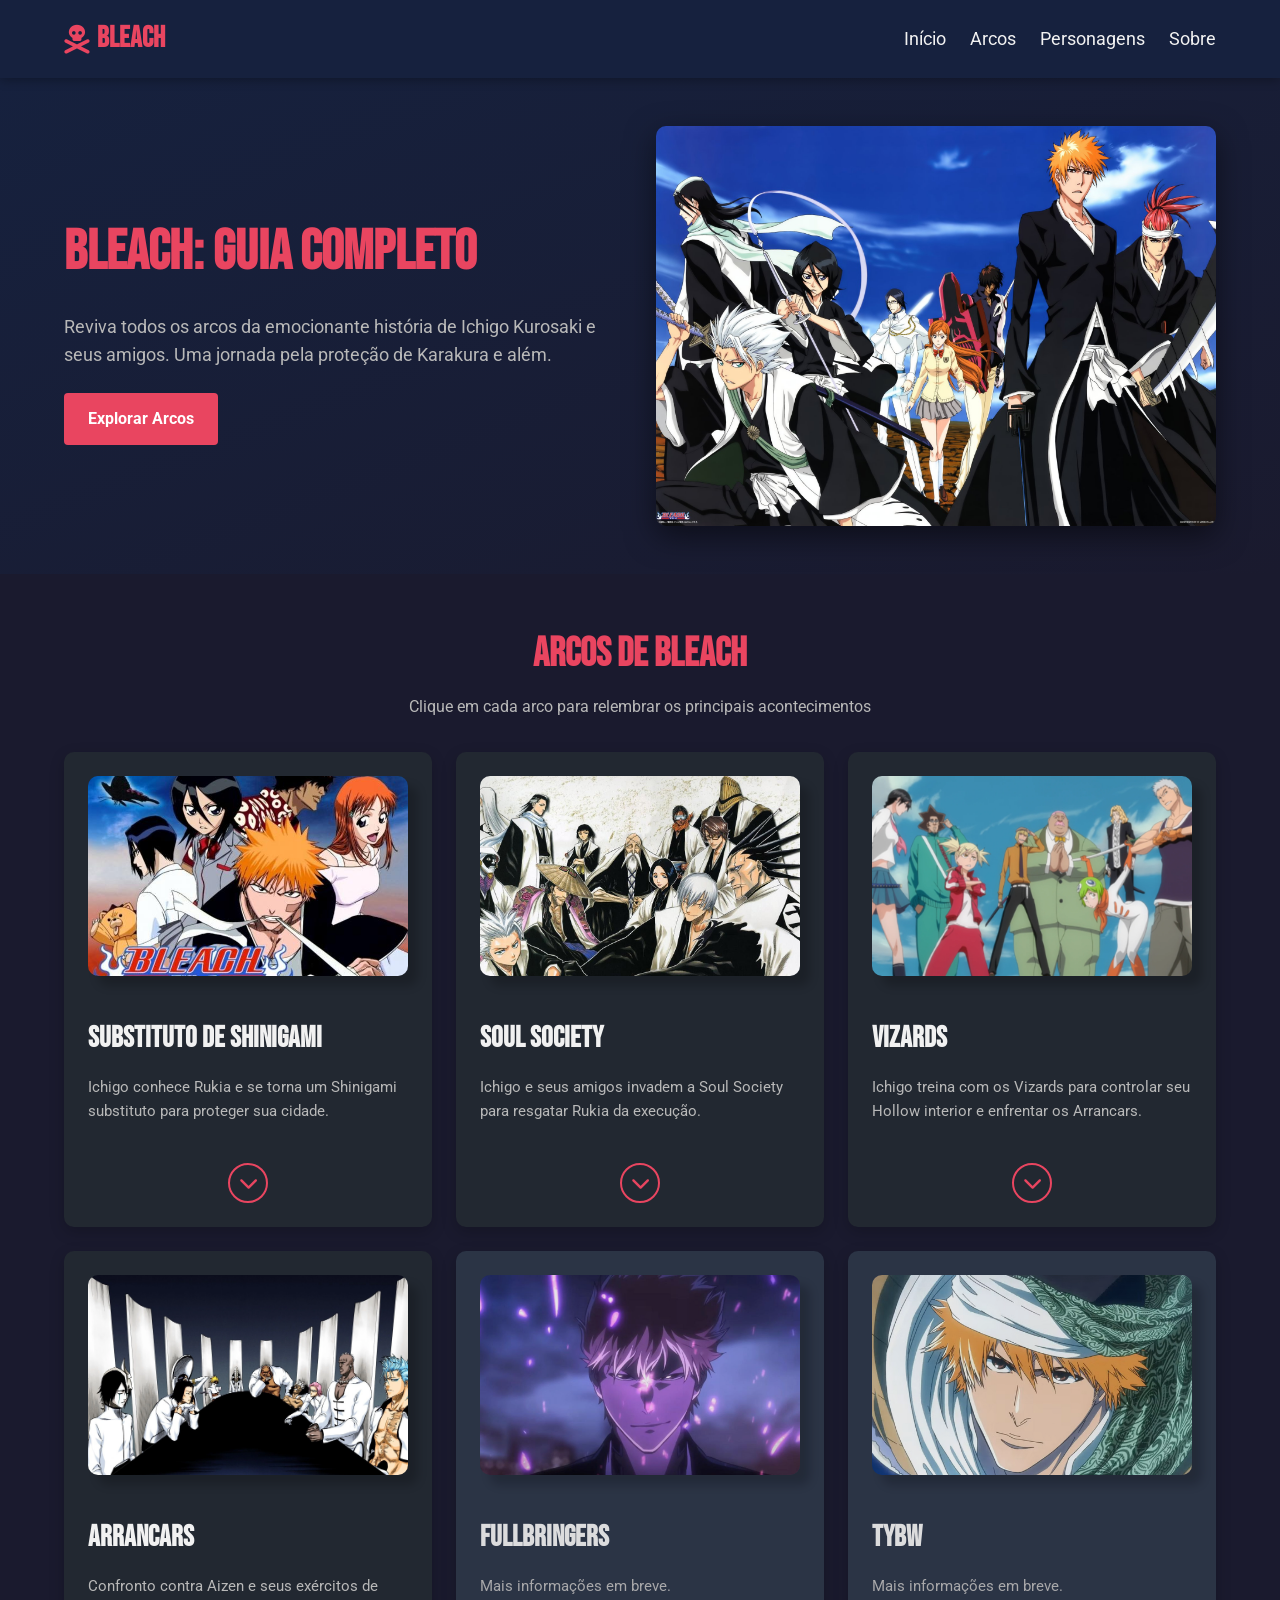
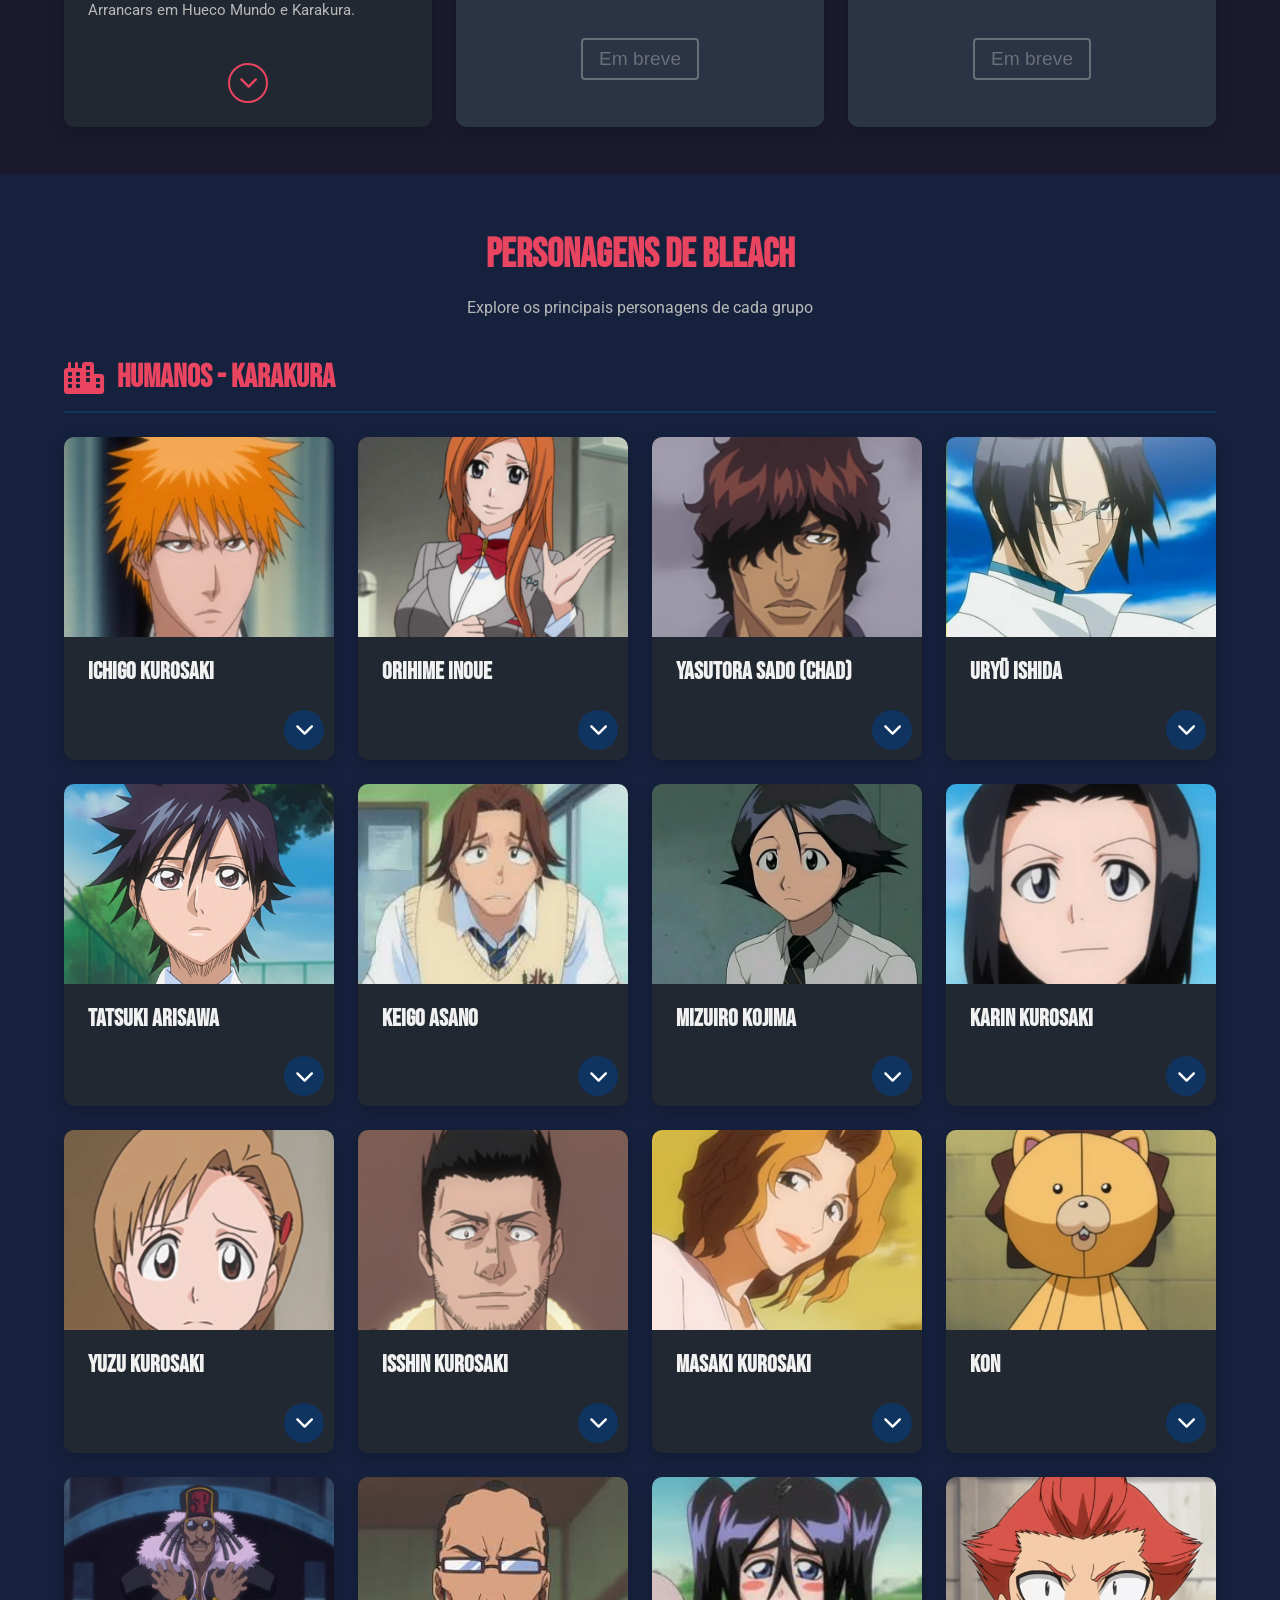
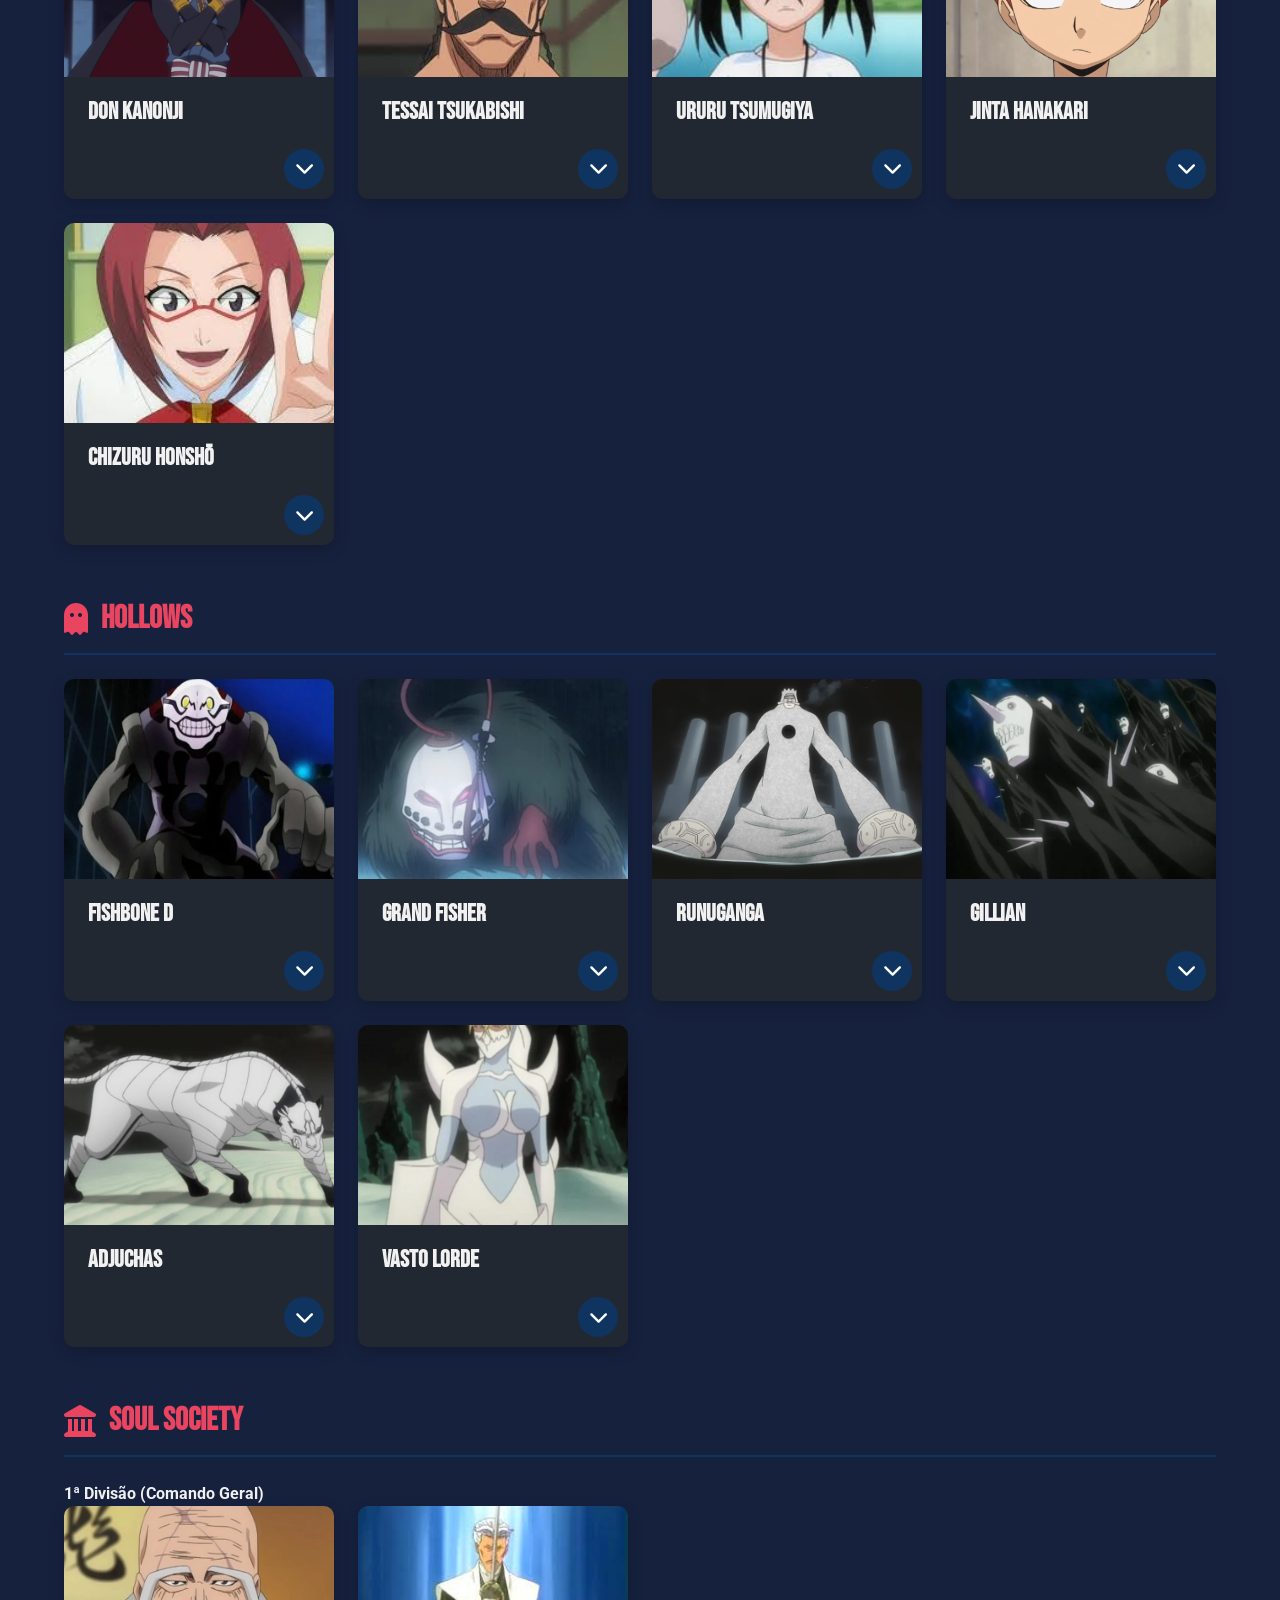
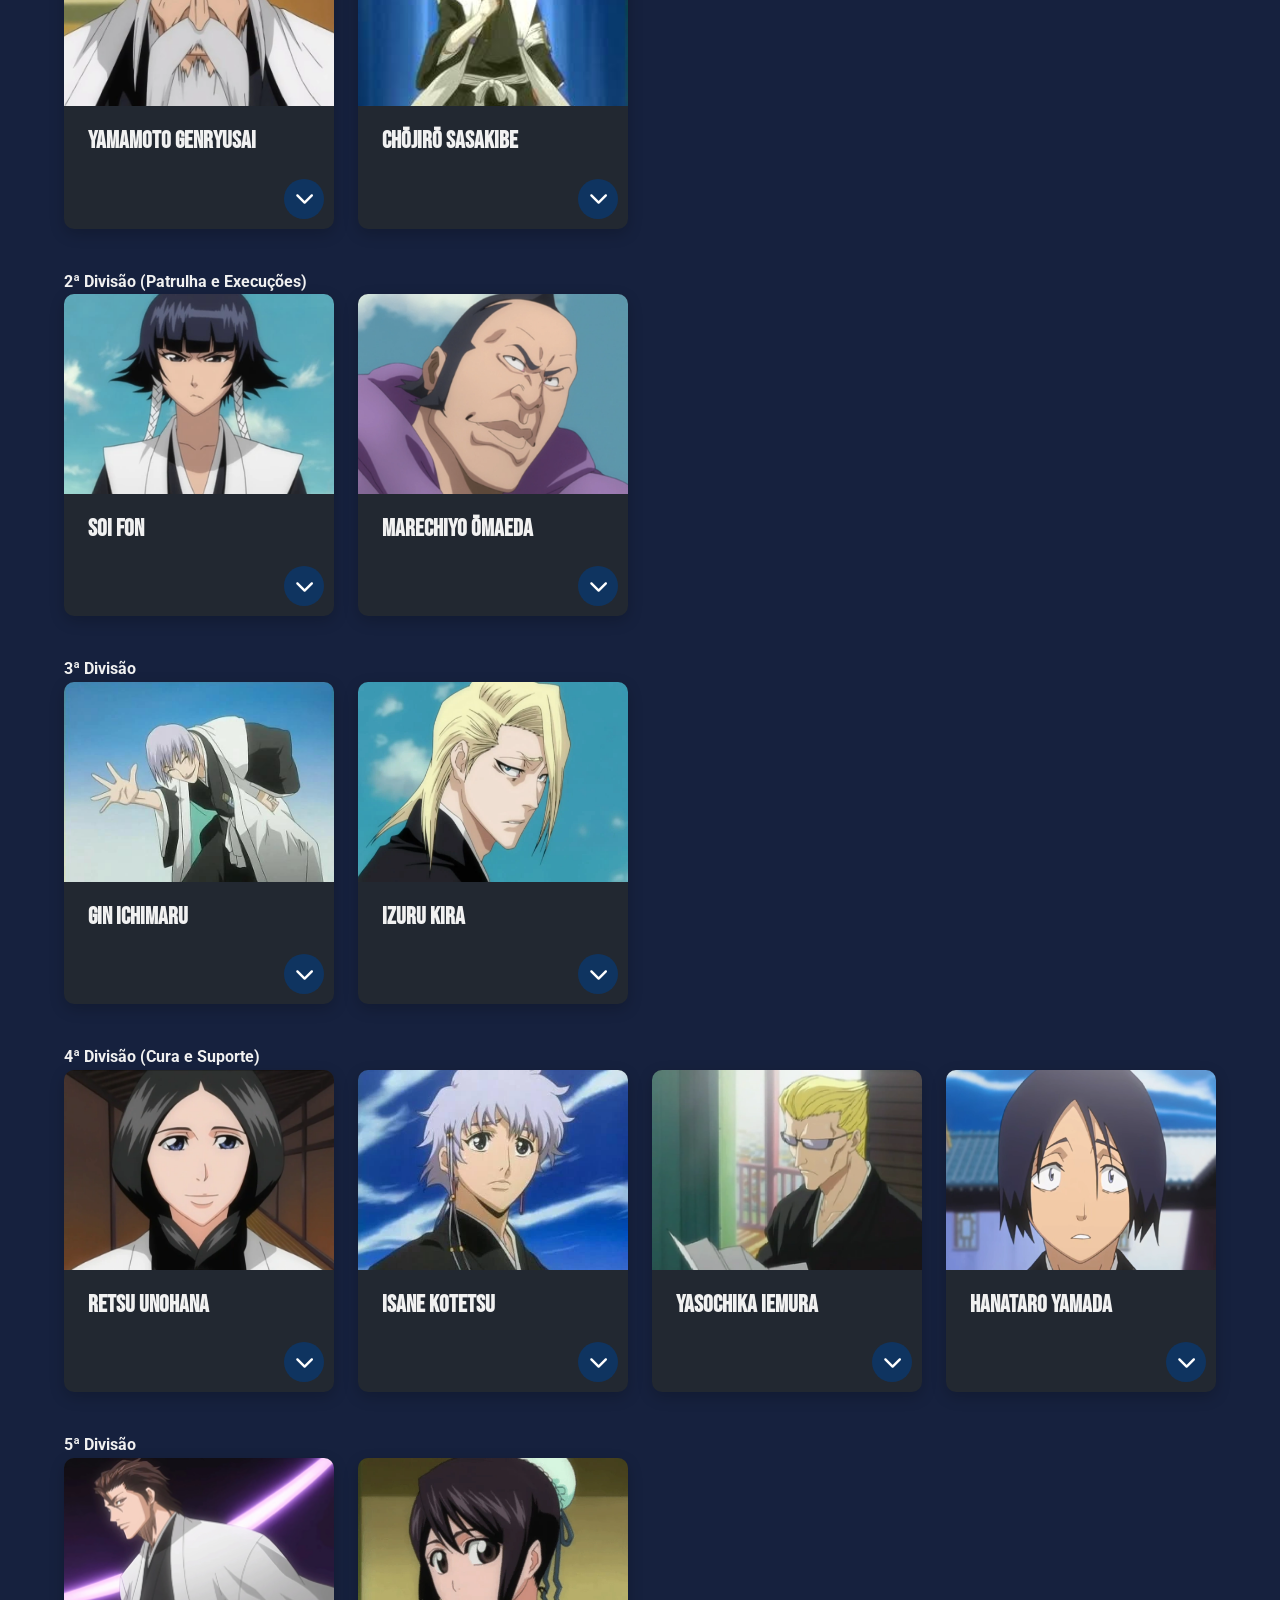
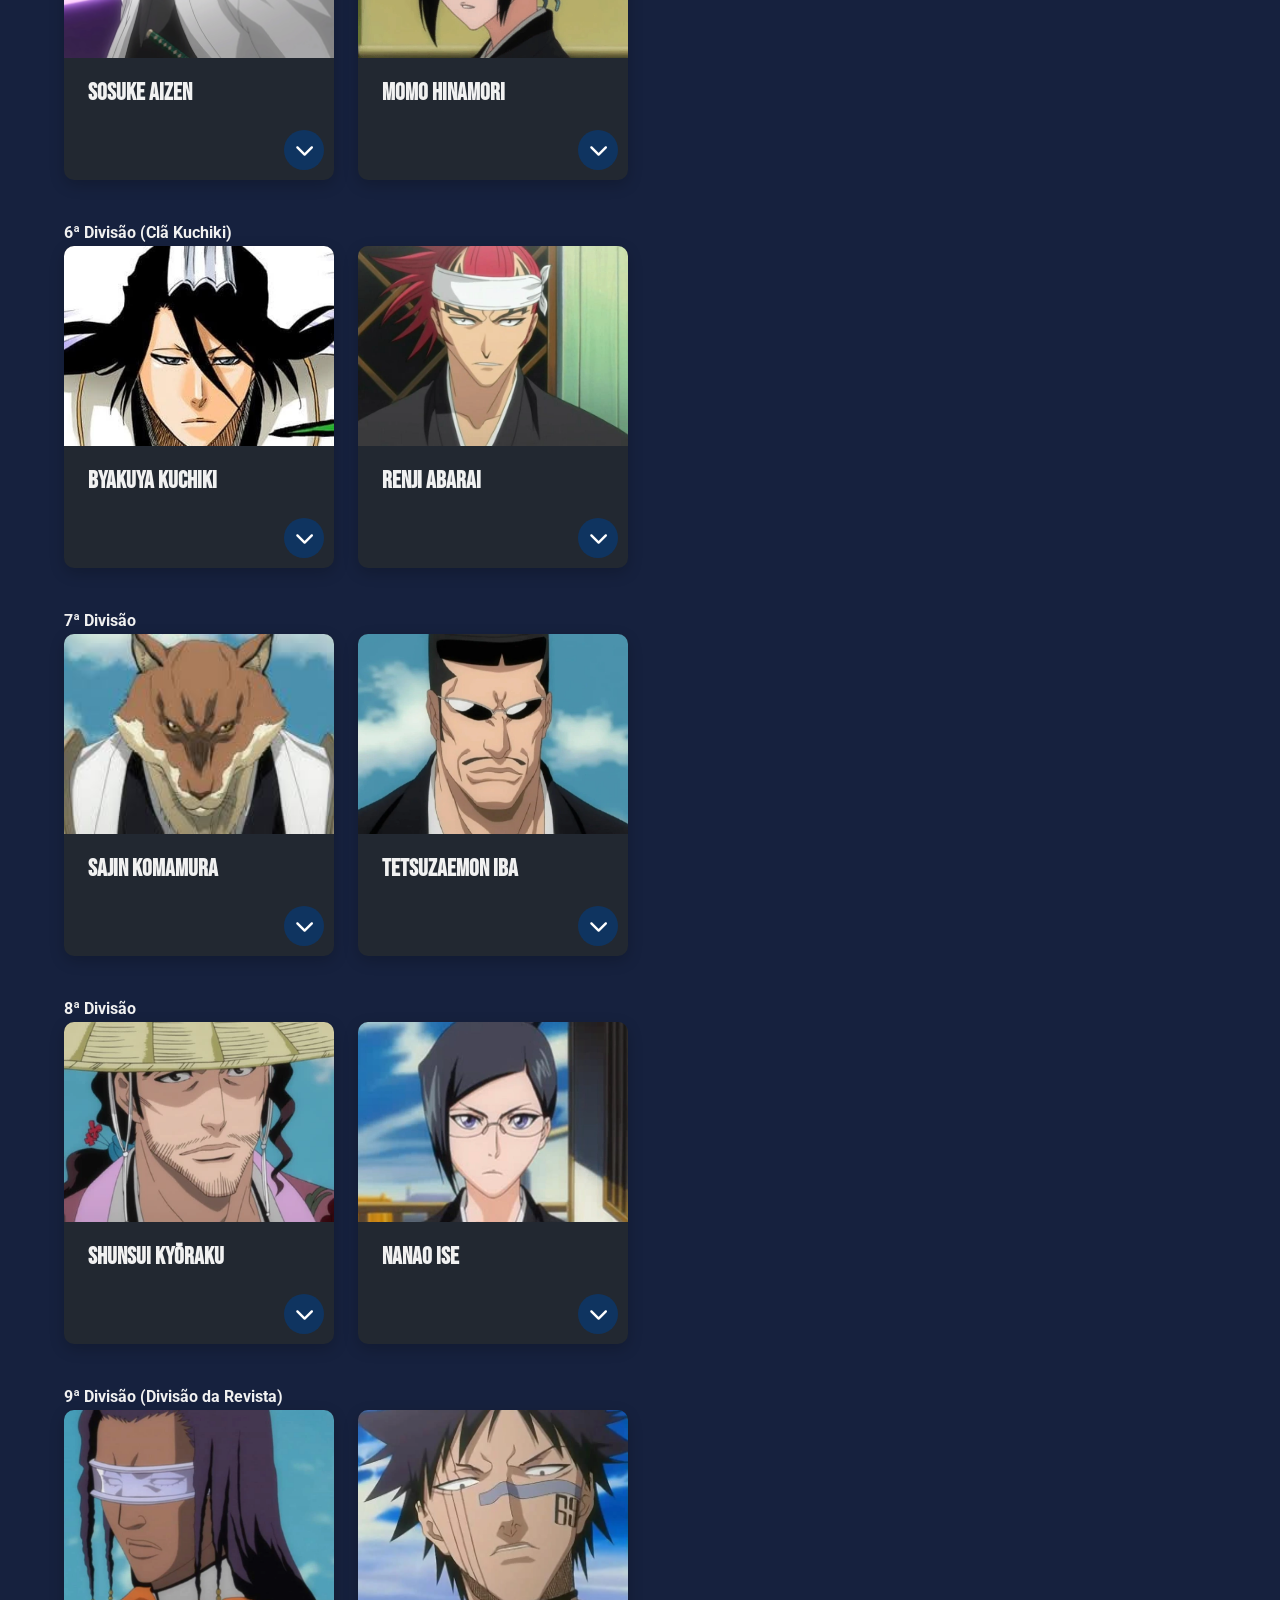
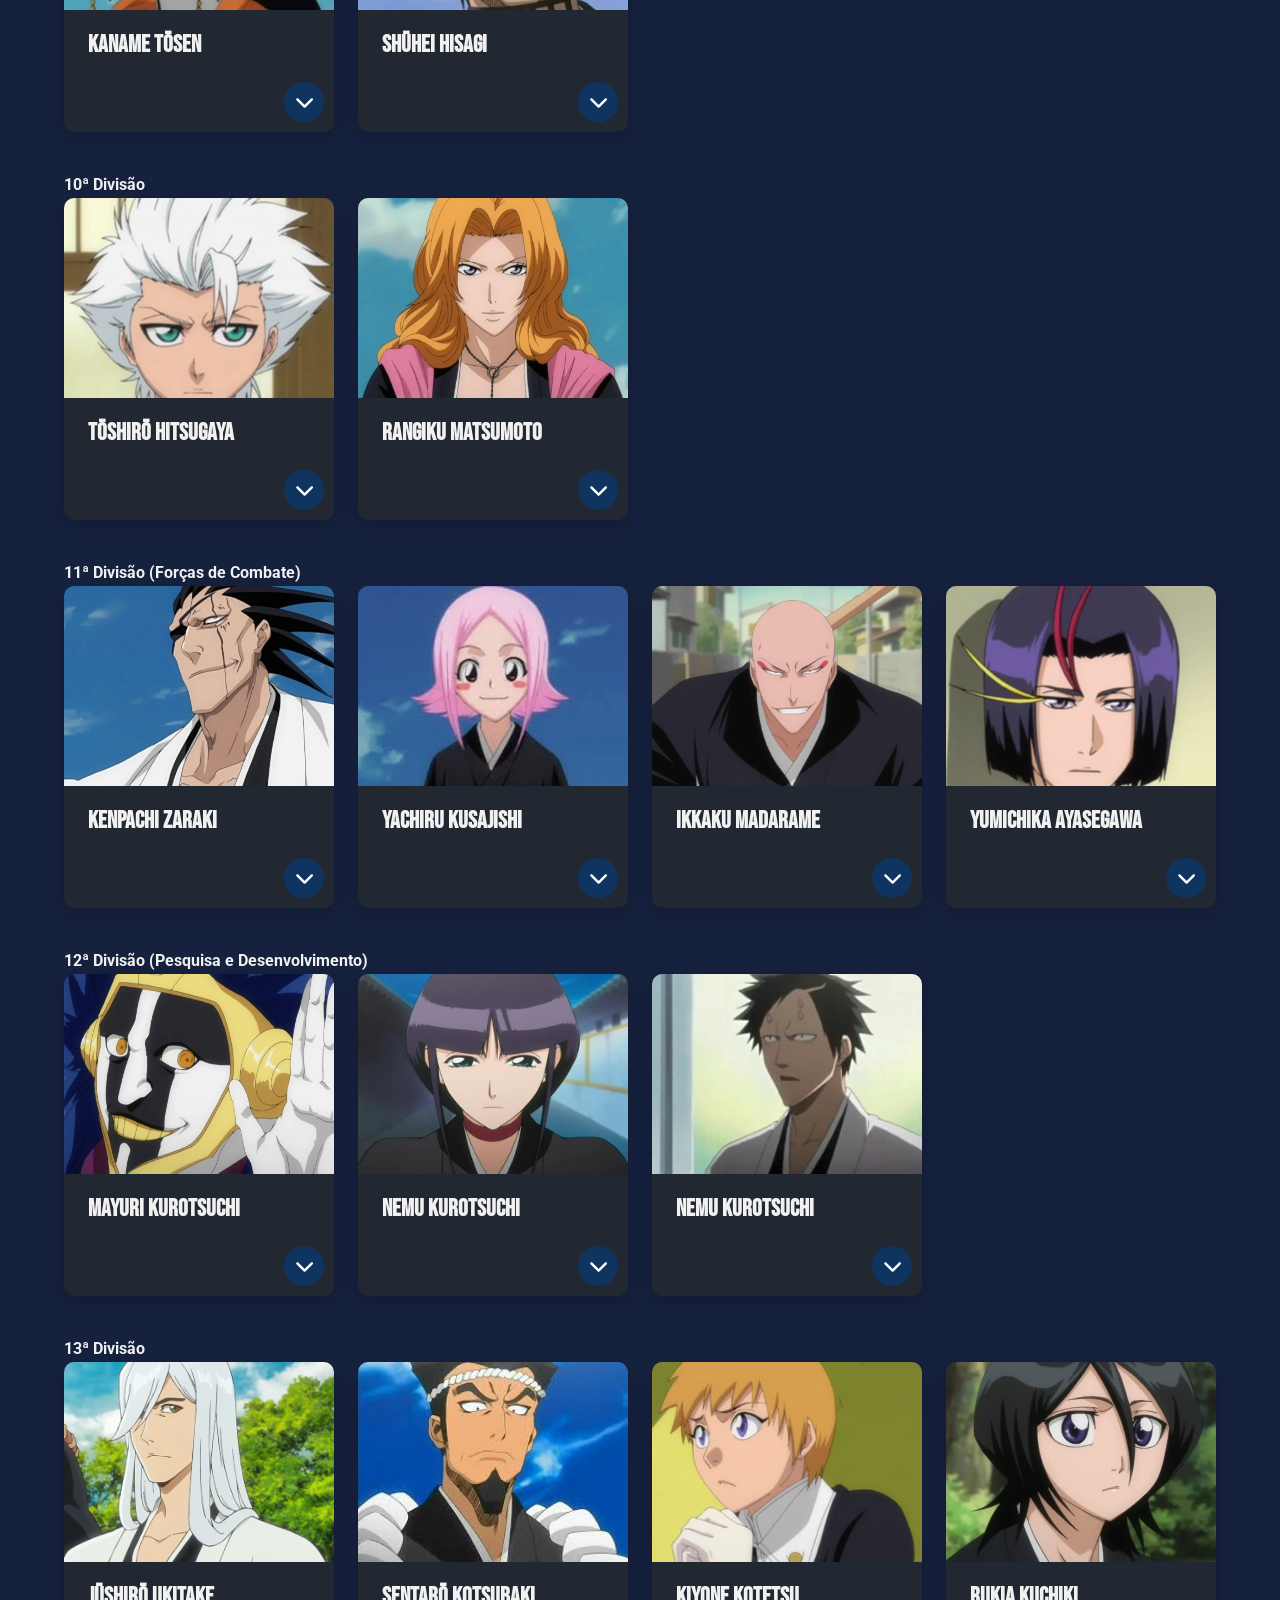
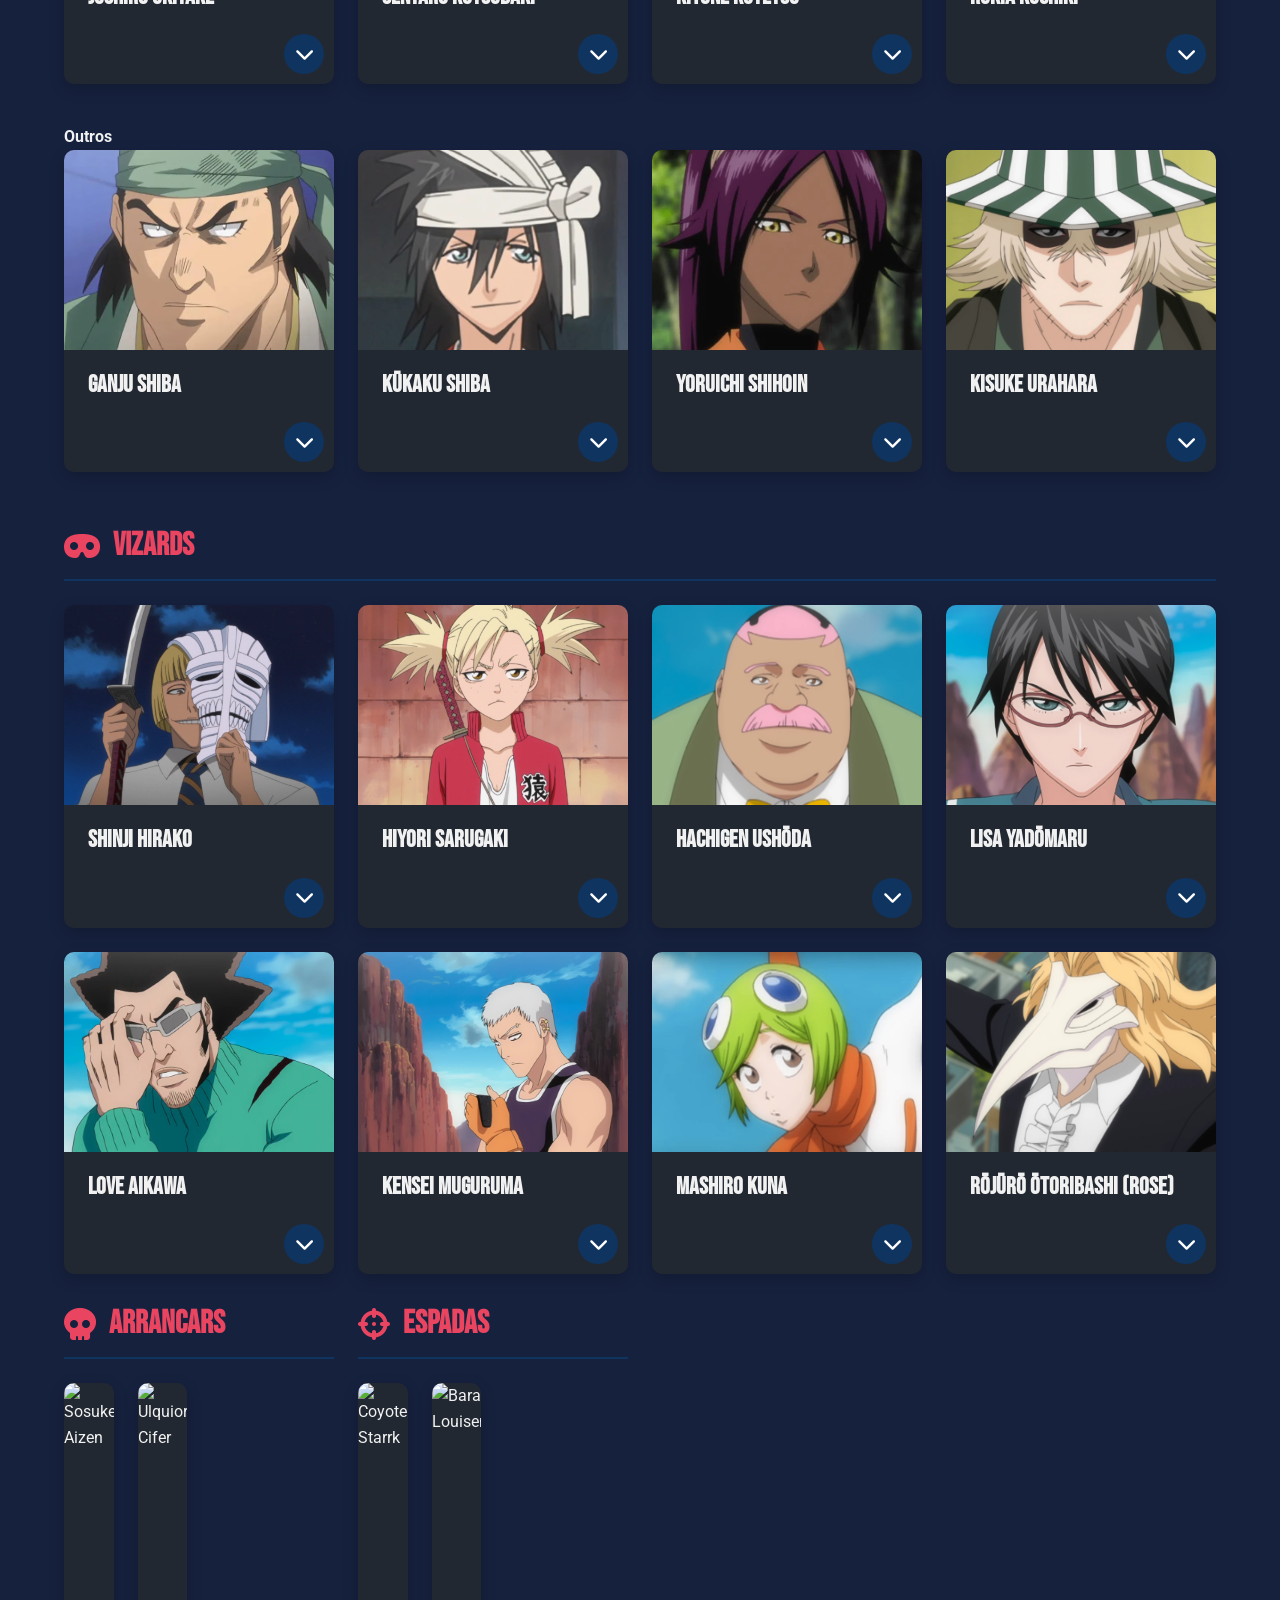
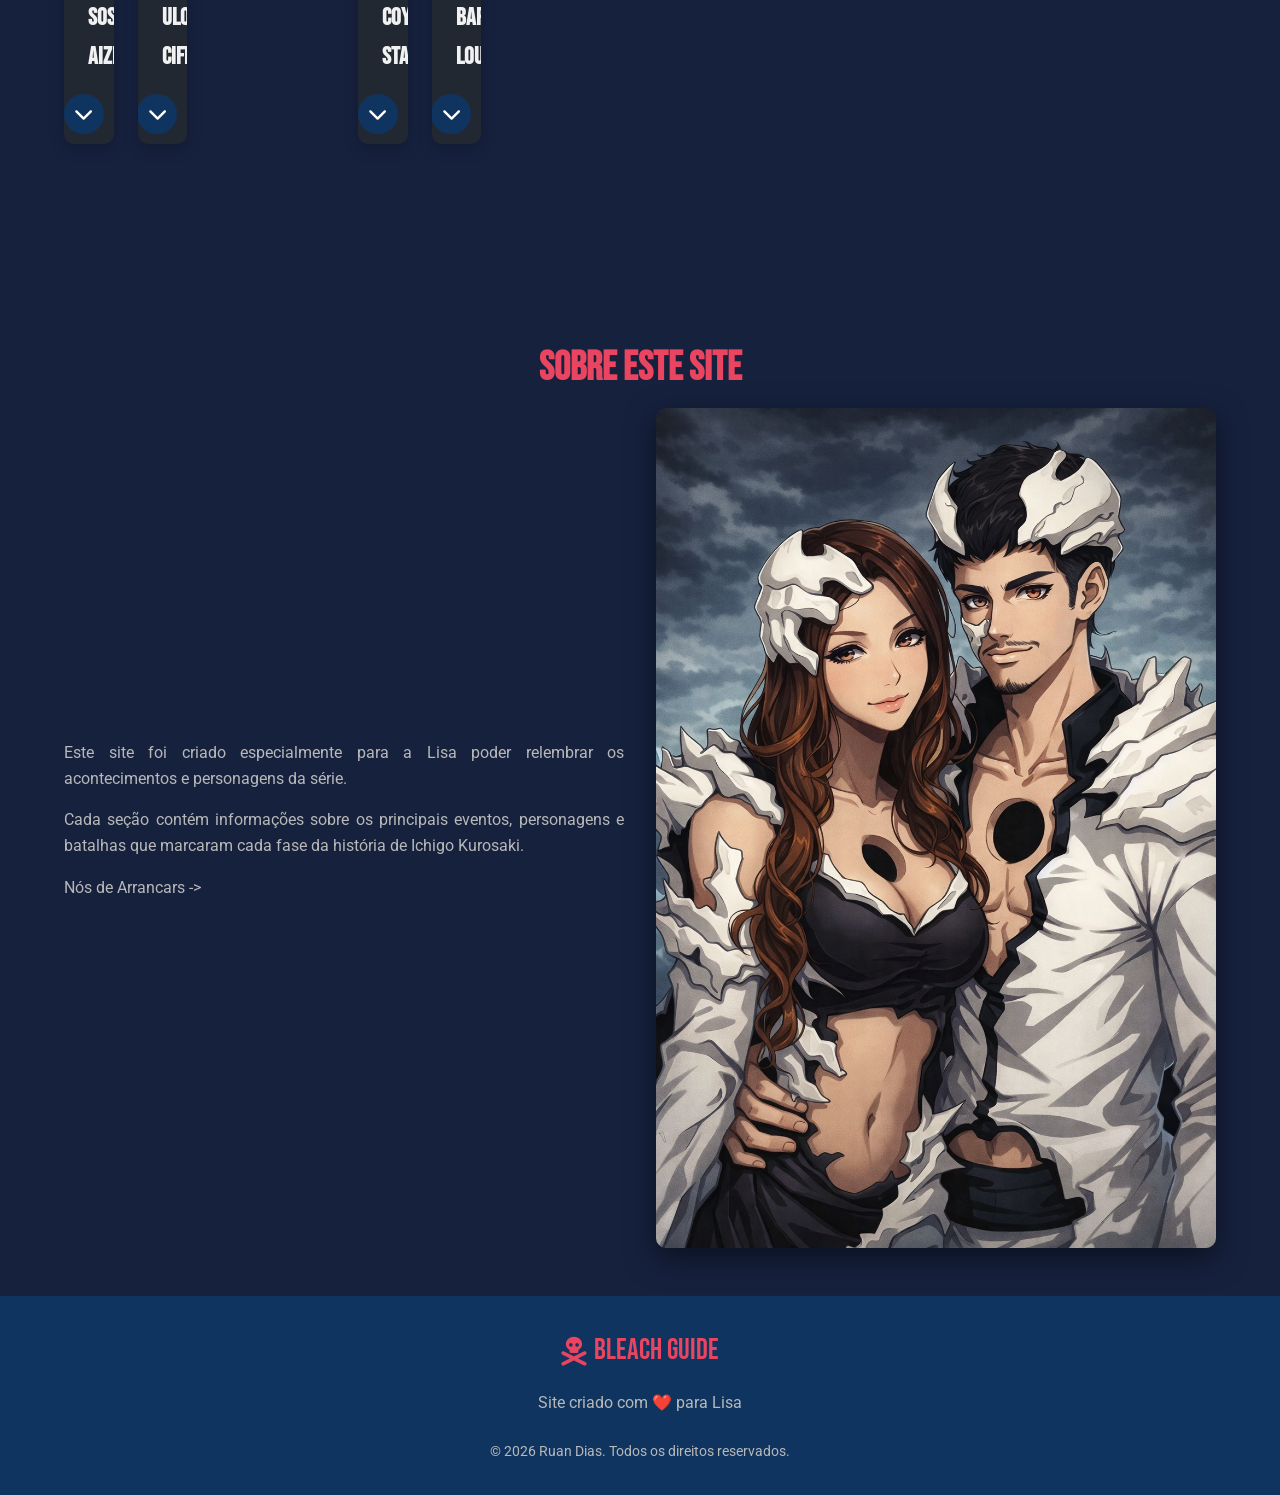
==== commit 6e8033b4: "vizards" ====
--- a/index.html
+++ b/index.html
@@ -376,9 +376,141 @@
                             <i class="fas fa-chevron-down"></i>
                         </button>
                     </article>
+
+                    <!-- Masaki Kurosaki -->
+                    <article class="character-card">
+                        <div class="character-image">
+                            <img src="images/characters/humans/masaki.webp" alt="Masaki Kurosaki" class="char-img">
+                        </div>
+                        <h4 class="character-name">Masaki Kurosaki</h4>
+                        <div class="character-details">
+                            <p><strong>Status:</strong> Falecida (9 de Junho)</p>
+                            <p><strong>Parentesco:</strong> Mãe de Ichigo, esposa de Isshin</p>
+                            <!-- <p><strong>Origem:</strong> Quincy puro-sangue do clã Kurosaki</p> -->
+                            <p><strong>Sacrifício:</strong> Protegeu Ichigo de Grand Fisher</p>
+                            <!-- <p><strong>Legado:</strong> Seu sangue Quincy é herdado por Ichigo</p> -->
+                            <!-- <p>Quincy que se casou com o Shinigami Isshin Kurosaki. Sua união única (Quincy + Shinigami) influenciou as habilidades híbridas de Ichigo. Morreu protegendo Ichigo quando ele tinha 9 anos, deixando trauma profundo.</p> -->
+                        </div>
+                        <button class="character-toggle" aria-label="Mostrar detalhes">
+                            <i class="fas fa-chevron-down"></i>
+                        </button>
+                    </article>
+                    
+                    <!-- Kon -->
+                    <article class="character-card">
+                        <div class="character-image">
+                            <img src="images/characters/humans/kon.webp" alt="Kon" class="char-img">
+                        </div>
+                        <h4 class="character-name">Kon</h4>
+                        <div class="character-details">
+                            <p><strong>Tipo:</strong> Alma Artificial</p>
+                            <p><strong>Corpos:</strong> Leão de pelúcia / Corpo de Ichigo</p>
+                            <p><strong>Criação:</strong> Projeto Mod-Soul do 12º Esquadrão</p>
+                            <p><strong>Defeito:</strong> Personalidade muito independente</p>
+                            <p>Alma artifical defeituosa que deveria ser destruída, mas escapou. Habita um corpo de leão de pelúcia dado por Urahara. Pode possuir o corpo de Ichigo quando ele está em forma de Shinigami. Apesar de cômico, ajuda em várias situações.</p>
+                        </div>
+                        <button class="character-toggle" aria-label="Mostrar detalhes">
+                            <i class="fas fa-chevron-down"></i>
+                        </button>
+                    </article>
+
+                    <!-- Don Kanonji -->
+                    <article class="character-card">
+                        <div class="character-image">
+                            <img src="images/characters/humans/kanonji.webp" alt="Don Kanonji" class="char-img">
+                        </div>
+                        <h4 class="character-name">Don Kanonji</h4>
+                        <div class="character-details">
+                            <p><strong>Profissão:</strong> Mago/Exorcista de TV</p>
+                            <p><strong>Programa:</strong> "Kanonji, Vamos Exorcizar!" (Kanonji-san to Ja no Kai)</p>
+                            <p><strong>Técnica:</strong> Kanonball (Kanon Beru - bola espiritual)</p>
+                            <p><strong>Famosa:</strong> "Meninos e meninas da audiência!"</p>
+                            <p><strong>Desenvolvimento:</strong> Adquire poderes reais após conhecer Ichigo</p>
+                            <p>Celebridade de TV que inicialmente era um farsante, mas desenvolve genuínos poderes espirituais. Cria o "Kanonball" após ser inspirado por Ichigo. Torna-se aliado valioso apesar de seu estilo excêntrico.</p>
+                        </div>
+                        <button class="character-toggle" aria-label="Mostrar detalhes">
+                            <i class="fas fa-chevron-down"></i>
+                        </button>
+                    </article>
+
+                    <!-- Tessai Tsukabishi -->
+                    <article class="character-card">
+                        <div class="character-image">
+                            <img src="images/characters/humans/tessai.jpg" alt="Tessai Tsukabishi" class="char-img">
+                        </div>
+                        <h4 class="character-name">Tessai Tsukabishi</h4>
+                        <div class="character-details">
+                            <!-- <p><strong>Cargo Anterior:</strong> Capitão do Kido Corps</p> -->
+                            <p><strong>Especialidade:</strong> Kidō</p>
+                            <p><strong>Título:</strong> "Grande Mestre do Kidō"</p>
+                            <p><strong>Habilidades:</strong> Kidō de nível 99, feitiços proibidos</p>
+                            <!-- <p><strong>Exílio:</strong> Fugiu com Urahara do mundo espiritual</p> -->
+                            <p>...</p>
+                        </div>
+                        <button class="character-toggle" aria-label="Mostrar detalhes">
+                            <i class="fas fa-chevron-down"></i>
+                        </button>
+                    </article>
+
+                    <!-- Ururu Tsumugiya -->
+                    <article class="character-card">
+                        <div class="character-image">
+                            <img src="images/characters/humans/ururu.jpg" alt="Ururu Tsumugiya" class="char-img">
+                        </div>
+                        <h4 class="character-name">Ururu Tsumugiya</h4>
+                        <div class="character-details">
+                            <p><strong>Natureza:</strong> Artificial human soul (criada por Urahara)</p>
+                            <p><strong>Função:</strong> Assistente da Urahara Shop</p>
+                            <p><strong>Habilidade Oculta:</strong> Modo de combate automático</p>
+                            <p><strong>Força:</strong> Capaz de derrotar Hollows sozinha</p>
+                            <p><strong>Personalidade:</strong> Tímida, obediente, protetora</p>
+                            <p>Criada artificialmente por Urahara para ser sua assistente. Quando a loja é ameaçada, entra em modo de combate automático com habilidades surpreendentes. Tem forte vínculo com Jinta.</p>
+                        </div>
+                        <button class="character-toggle" aria-label="Mostrar detalhes">
+                            <i class="fas fa-chevron-down"></i>
+                        </button>
+                    </article>
+
+                    <!-- Jinta Hanakari -->
+                    <article class="character-card">
+                        <div class="character-image">
+                            <img src="images/characters/humans/jinta.webp" alt="Jinta Hanakari" class="char-img">
+                        </div>
+                        <h4 class="character-name">Jinta Hanakari</h4>
+                        <div class="character-details">
+                            <p><strong>Natureza:</strong> Artificial human soul (criado por Urahara)</p>
+                            <p><strong>Arma:</strong> Tessen (bastão de ferro gigante)</p>
+                            <p><strong>Força:</strong> Pode levantar e arremessar objetos pesados</p>
+                            <p><strong>Atitude:</strong> Preguiçoso, arrogante, mas trabalhador quando necessário</p>
+                            <p><strong>Relacionamento:</strong> Protetor com Ururu</p>
+                            <p>Criado artificialmente por Urahara. Frequentemente tenta fugir do trabalho, mas é surpreendentemente forte quando precisa proteger a loja ou Ururu. Tem rivalidade cômica com Kon.</p>
+                        </div>
+                        <button class="character-toggle" aria-label="Mostrar detalhes">
+                            <i class="fas fa-chevron-down"></i>
+                        </button>
+                    </article>
+
+                    <!-- Chizuru Honshō -->
+                    <article class="character-card">
+                        <div class="character-image">
+                            <img src="images/characters/humans/chizuru.jpg" alt="Chizuru Honshō" class="char-img">
+                        </div>
+                        <h4 class="character-name">Chizuru Honshō</h4>
+                        <div class="character-details">
+                            <p><strong>Personalidade:</strong> Lésbica assumida e agressiva</p>
+                            <p><strong>Obsessão:</strong> Orihime Inoue (chama-a de "minha princesa")</p>
+                            <p><strong>Percepção:</strong> Pode sentir eventos espirituais</p>
+                            <p><strong>Função no Grupo:</strong> Alívio cômico, amiga leal</p>
+                            <p><strong>Característica:</strong> Sempre tenta beijar ou tocar Orihime</p>
+                            <p>Colegial extrovertida e lésbica assumida que é obsessivamente apaixonada por Orihime. Apesar do comportamento exagerado, é genuinamente leal e protetora com suas amigas. Nota atividades espirituais mas geralmente as ignora.</p>
+                        </div>
+                        <button class="character-toggle" aria-label="Mostrar detalhes">
+                            <i class="fas fa-chevron-down"></i>
+                        </button>
+                    </article>
                 </div>
             </div>
-            
+
             <!-- Hollows -->
             <div class="character-group">
                 <h3 class="group-title">
@@ -588,7 +720,7 @@
                     <div class="characters-grid">
                         <article class="character-card">
                             <div class="character-image">
-                                <img src="images/characters/soul-society/division3/gin.webp" alt="Gin Ichimaru" class="char-img">
+                                <img src="images/characters/soul-society/division3/gin.jpg" alt="Gin Ichimaru" class="char-img">
                             </div>
                             <h4 class="character-name">Gin Ichimaru</h4>
                             <div class="character-details">
@@ -1185,8 +1317,8 @@
                             <h4 class="character-name">Yoruichi Shihoin</h4>
                             <div class="character-details">
                                 <p><strong>Afiliação:</strong> Clã Shihoin</p>
-                                <p><strong>Ocupação:</strong> Espiã, Líder de uma gangue</p>
-                                <p>Membro do Clã Shihoin e especialista em espionagem.</p>
+                                <p><strong>Ocupação:</strong> Espiã, ex-capitã da 2ª divisão</p>
+                                <p>Membro do Clã Shihoin e especialista em espionagem e assassinatos.</p>
                             </div>
                             <button class="character-toggle" aria-label="Mostrar detalhes">
                                 <i class="fas fa-chevron-down"></i>
@@ -1210,48 +1342,165 @@
                     </div>
                 </div>
             </div>
-            
+
             <!-- Vizards -->
             <div class="character-group">
                 <h3 class="group-title">
                     <i class="fas fa-mask"></i> Vizards
                 </h3>
                 <div class="characters-grid">
-                    <!-- Personagem 1 - Vizards -->
-                    <article class="character-card">
-                        <div class="character-image">
-                            <img src="https://images3.alphacoders.com/131/1311887.png" alt="Shinji Hirako" class="char-img">
+                    
+                    <!-- Shinji Hirako -->
+                    <article class="character-card">
+                        <div class="character-image">
+                            <img src="images/characters/vizards/hirako.webp" alt="Shinji Hirako" class="char-img">
                         </div>
                         <h4 class="character-name">Shinji Hirako</h4>
                         <div class="character-details">
                             <p><strong>Cargo Anterior:</strong> Capitão do 5º Esquadrão</p>
                             <p><strong>Zanpakutō:</strong> Sakanade</p>
-                            <p><strong>Habilidade:</strong> Inverter sentidos</p>
-                            <p>Líder dos Vizards. Ex-capitão do 5º Esquadrão que foi transformado em Visored por Aizen.</p>
+                            <p><strong>Habilidade:</strong> Inverter sentidos dos oponentes</p>
+                            <p><strong>Posição:</strong> Líder dos Vizards</p>
+                            <p><strong>Hollow:</strong> Máscara com risca diagonal</p>
+                            <p>Líder dos Vizards e ex-capitão do 5º Esquadrão. Transformado em Vizard por Aizen durante seus experimentos com o Hōgyoku. Personalidade sarcástica e relaxada, mas extremamente perceptivo.</p>
                         </div>
                         <button class="character-toggle" aria-label="Mostrar detalhes">
                             <i class="fas fa-chevron-down"></i>
                         </button>
                     </article>
                     
-                    <!-- Personagem 2 - Vizards -->
-                    <article class="character-card">
-                        <div class="character-image">
-                            <img src="https://images2.alphacoders.com/131/1312022.png" alt="Hiyori Sarugaki" class="char-img">
+                    <!-- Hiyori Sarugaki -->
+                    <article class="character-card">
+                        <div class="character-image">
+                            <img src="images/characters/vizards/hiyori.webp" alt="Hiyori Sarugaki" class="char-img">
                         </div>
                         <h4 class="character-name">Hiyori Sarugaki</h4>
                         <div class="character-details">
                             <p><strong>Cargo Anterior:</strong> Tenente do 12º Esquadrão</p>
                             <p><strong>Zanpakutō:</strong> Kubikiri Orochi</p>
-                            <p><strong>Personalidade:</strong> Explosiva e direta</p>
-                            <p>Ex-tenente do 12º Esquadrão sob Urahara. Tem personalidade explosiva e é uma das Visored mais antigas.</p>
-                        </div>
-                        <button class="character-toggle" aria-label="Mostrar detalhes">
-                            <i class="fas fa-chevron-down"></i>
-                        </button>
-                    </article>
-                </div>
-            </div>
+                            <p><strong>Habilidade:</strong> Corta qualquer coisa</p>
+                            <p><strong>Personalidade:</strong> Explosiva, agressiva, direta</p>
+                            <p><strong>Hollow:</strong> Máscara com presas grandes</p>
+                            <p>Ex-tenente do 12º Esquadrão sob Kisuke Urahara. Tem personalidade extremamente explosiva e não hesita em expressar suas opiniões. Frequentemente chuta e insulta Shinji, apesar de respeitá-lo como líder.</p>
+                        </div>
+                        <button class="character-toggle" aria-label="Mostrar detalhes">
+                            <i class="fas fa-chevron-down"></i>
+                        </button>
+                    </article>
+
+                    <!-- Hachigen Ushōda -->
+                    <article class="character-card">
+                        <div class="character-image">
+                            <img src="images/characters/vizards/hachigen.webp" alt="Hachigen Ushōda" class="char-img">
+                        </div>
+                        <h4 class="character-name">Hachigen Ushōda</h4>
+                        <div class="character-details">
+                            <p><strong>Cargo Anterior:</strong> Vice-capitão do Kido Corps</p>
+                            <p><strong>Especialidade:</strong> Kidō e barreiras</p>
+                            <p><strong>Aparência:</strong> Grande, calvo, bigode</p>
+                            <p><strong>Personalidade:</strong> Calmo, gentil, protetor</p>
+                            <p><strong>Hollow:</strong> Máscara com chifres</p>
+                            <p>Ex-vice-capitão do Kido Corps e especialista em Kidō. O mais gentil e calmo dos Vizards. Extremamente protetor com seus companheiros, especialmente Hiyori. Cria barreiras defensivas poderosas.</p>
+                        </div>
+                        <button class="character-toggle" aria-label="Mostrar detalhes">
+                            <i class="fas fa-chevron-down"></i>
+                        </button>
+                    </article>
+
+                    <!-- Lisa Yadōmaru -->
+                    <article class="character-card">
+                        <div class="character-image">
+                            <img src="images/characters/vizards/lisa.webp" alt="Lisa Yadōmaru" class="char-img">
+                        </div>
+                        <h4 class="character-name">Lisa Yadōmaru</h4>
+                        <div class="character-details">
+                            <p><strong>Cargo Anterior:</strong> Tenente do 8º Esquadrão</p>
+                            <p><strong>Zanpakutō:</strong> Haguro Tonbo</p>
+                            <p><strong>Habilidade:</strong> Lança gigante</p>
+                            <p><strong>Interesse:</strong> Revistas para adultos</p>
+                            <p><strong>Hollow:</strong> Máscara com um olho</p>
+                            <p>Ex-tenente do 8º Esquadrão sob Shunsui Kyōraku. Adora revistas para adultos e tem personalidade sarcástica. Mantém uma atitude relaxada, mas é combatente habilidosa quando necessário.</p>
+                        </div>
+                        <button class="character-toggle" aria-label="Mostrar detalhes">
+                            <i class="fas fa-chevron-down"></i>
+                        </button>
+                    </article>
+
+                    <!-- Love Aikawa -->
+                    <article class="character-card">
+                        <div class="character-image">
+                            <img src="images/characters/vizards/love.webp" alt="Love Aikawa" class="char-img">
+                        </div>
+                        <h4 class="character-name">Love Aikawa</h4>
+                        <div class="character-details">
+                            <p><strong>Cargo Anterior:</strong> Capitão do 7º Esquadrão</p>
+                            <p><strong>Zanpakutō:</strong> Tengumaru</p>
+                            <p><strong>Habilidade:</strong> Clava de fogo</p>
+                            <p><strong>Aparência:</strong> Afro, óculos escuros</p>
+                            <p><strong>Personalidade:</strong> Relaxado, amigável</p>
+                            <p>Ex-capitão do 7º Esquadrão. Mantém uma atitude relaxada e amigável. Usa óculos escuros e tem um afro distintivo. Luta usando uma clava gigante que pode criar explosões de fogo.</p>
+                        </div>
+                        <button class="character-toggle" aria-label="Mostrar detalhes">
+                            <i class="fas fa-chevron-down"></i>
+                        </button>
+                    </article>
+
+                    <!-- Kensei Muguruma -->
+                    <article class="character-card">
+                        <div class="character-image">
+                            <img src="images/characters/vizards/kensei.webp" alt="Kensei Muguruma" class="char-img">
+                        </div>
+                        <h4 class="character-name">Kensei Muguruma</h4>
+                        <div class="character-details">
+                            <p><strong>Cargo Anterior:</strong> Capitão do 9º Esquadrão</p>
+                            <p><strong>Zanpakutō:</strong> Tachikaze</p>
+                            <p><strong>Habilidade:</strong> Explosões de vento cortante</p>
+                            <p><strong>Tatuagens:</strong> Tatuagens faciais distintas</p>
+                            <p><strong>Personalidade:</strong> Série, direto, protetor</p>
+                            <p>Ex-capitão do 9º Esquadrão. Tem tatuagens faciais distintivas e personalidade séria. Preocupa-se profundamente com seus subordinados. Sua Zanpakutō cria explosões de vento cortante.</p>
+                        </div>
+                        <button class="character-toggle" aria-label="Mostrar detalhes">
+                            <i class="fas fa-chevron-down"></i>
+                        </button>
+                    </article>
+
+                    <!-- Mashiro Kuna -->
+                    <article class="character-card">
+                        <div class="character-image">
+                            <img src="images/characters/vizards/mashiro.webp" alt="Mashiro Kuna" class="char-img">
+                        </div>
+                        <h4 class="character-name">Mashiro Kuna</h4>
+                        <div class="character-details">
+                            <p><strong>Cargo Anterior:</strong> Co-tenente do 9º Esquadrão</p>
+                            <p><strong>Habilidade:</strong> Chutes poderosos, Super Saltito</p>
+                            <p><strong>Personalidade:</strong> Infantil, energética, competitiva</p>
+                            <p><strong>Hollow:</strong> Máscara de inseto verde</p>
+                            <p><strong>Rivalidade:</strong> Rivalidade cômica com Kensei</p>
+                            <p>Ex-co-tenente do 9º Esquadrão. Personalidade infantil e extremamente energética. Especialista em chutes e movimentos ágeis. Tem uma máscara de Hollow que se parece com um inseto verde.</p>
+                        </div>
+                        <button class="character-toggle" aria-label="Mostrar detalhes">
+                            <i class="fas fa-chevron-down"></i>
+                        </button>
+                    </article>
+
+                    <!-- Rōjūrō Ōtoribashi (Rose) -->
+                    <article class="character-card">
+                        <div class="character-image">
+                            <img src="images/characters/vizards/rose.webp" alt="Rōjūrō Ōtoribashi" class="char-img">
+                        </div>
+                        <h4 class="character-name">Rōjūrō Ōtoribashi (Rose)</h4>
+                        <div class="character-details">
+                            <p><strong>Cargo Anterior:</strong> Capitão do 3º Esquadrão</p>
+                            <p><strong>Zanpakutō:</strong> Kinshara</p>
+                            <p><strong>Habilidade:</strong> Controle de cordas musicais</p>
+                            <p><strong>Interesse:</strong> Música clássica</p>
+                            <p><strong>Personalidade:</strong> Artístico, dramático</p>
+                            <p>Ex-capitão do 3º Esquadrão. Artístico e apaixonado por música clássica. Sua Zanpakutō se transforma em cordas que controla musicalmente. Tem personalidade dramática e expressiva.</p>
+                        </div>
+                        <button class="character-toggle" aria-label="Mostrar detalhes">
+                            <i class="fas fa-chevron-down"></i>
+                        </button>
+                    </article>
             
             <!-- Arrancars -->
             <div class="character-group">
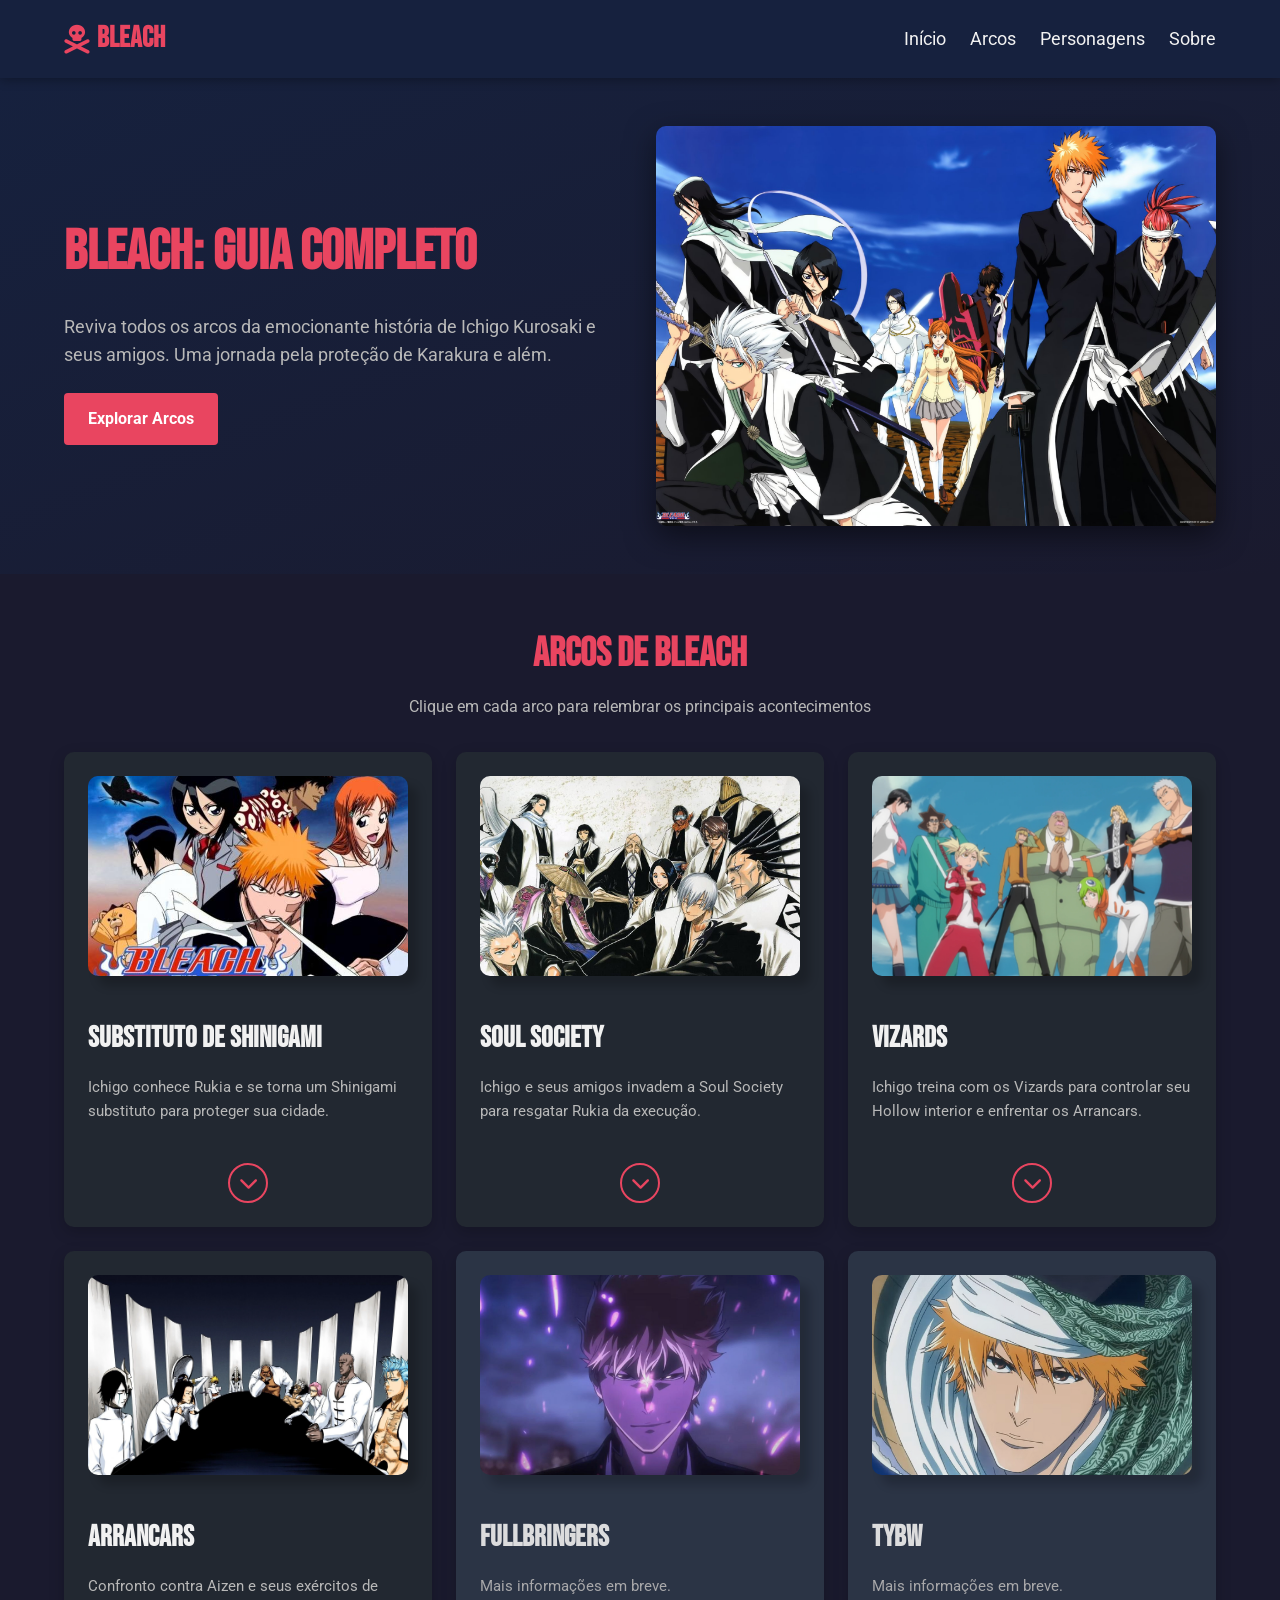
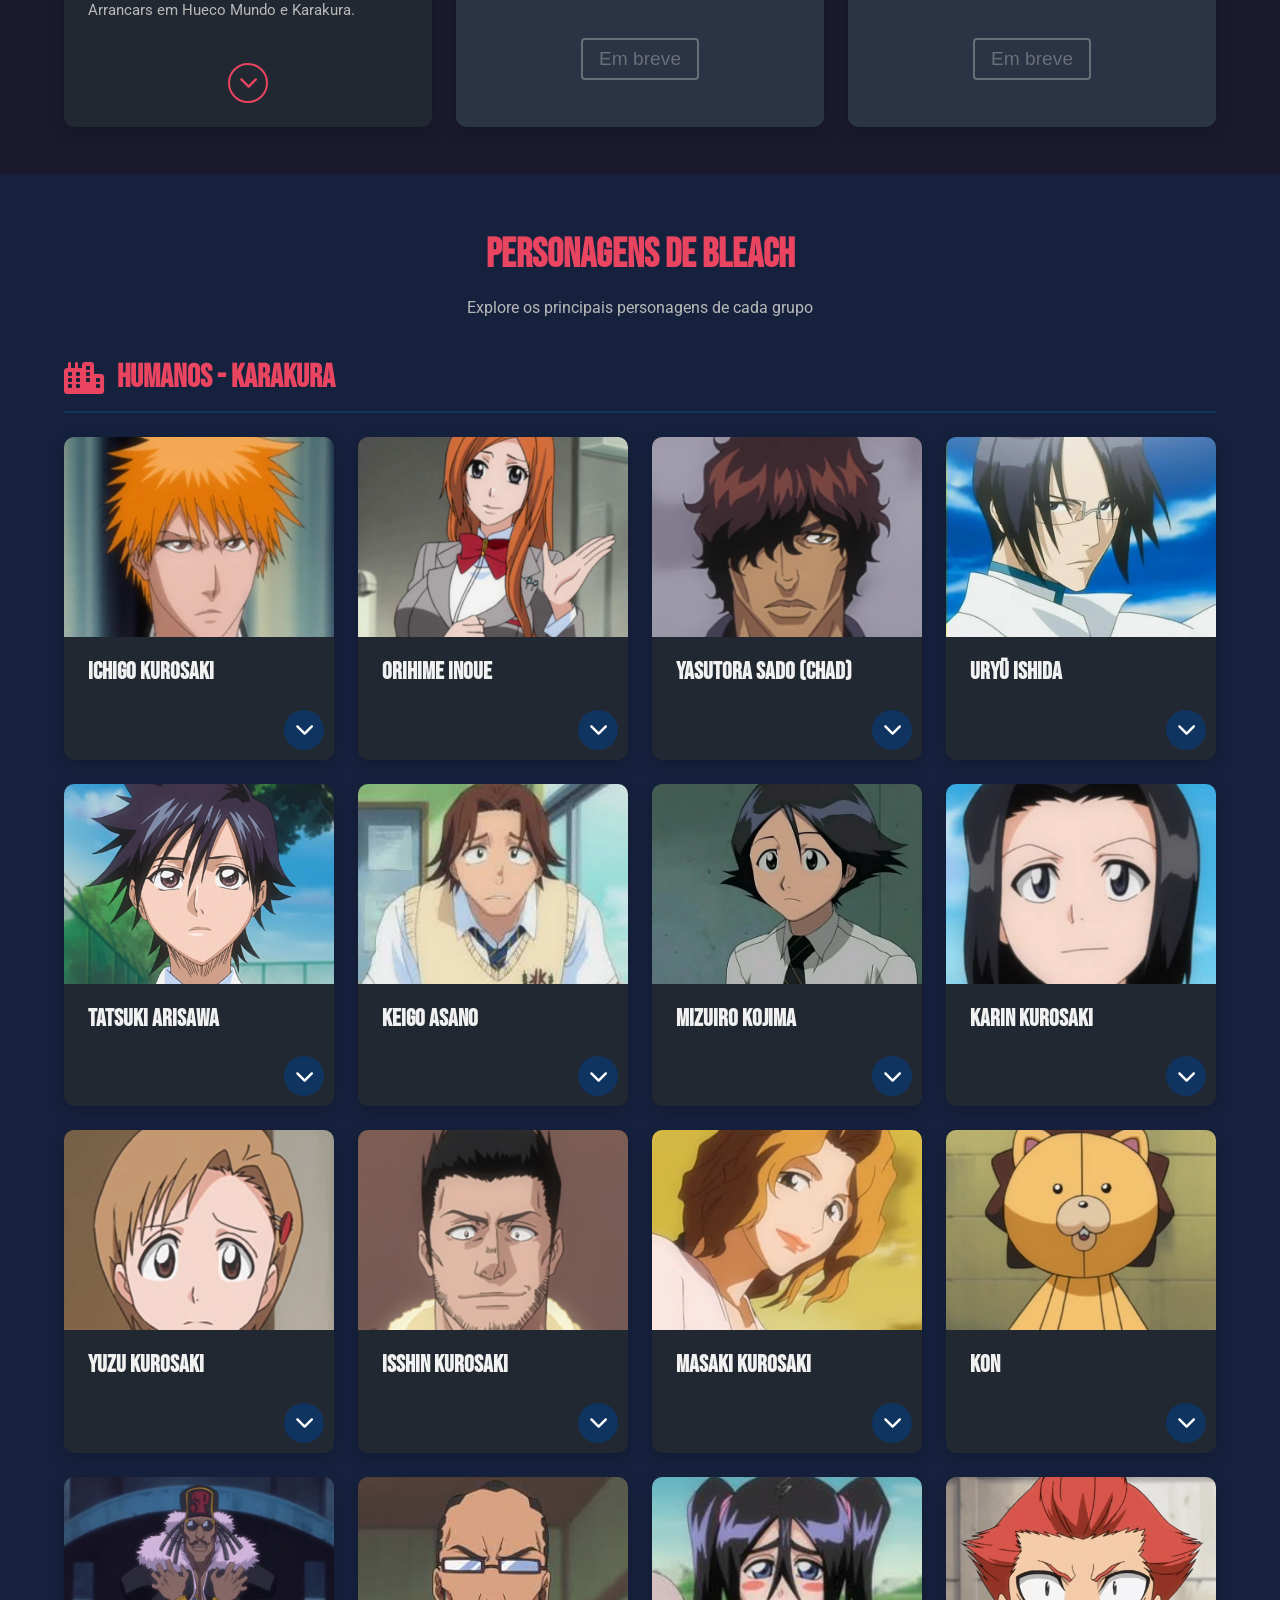
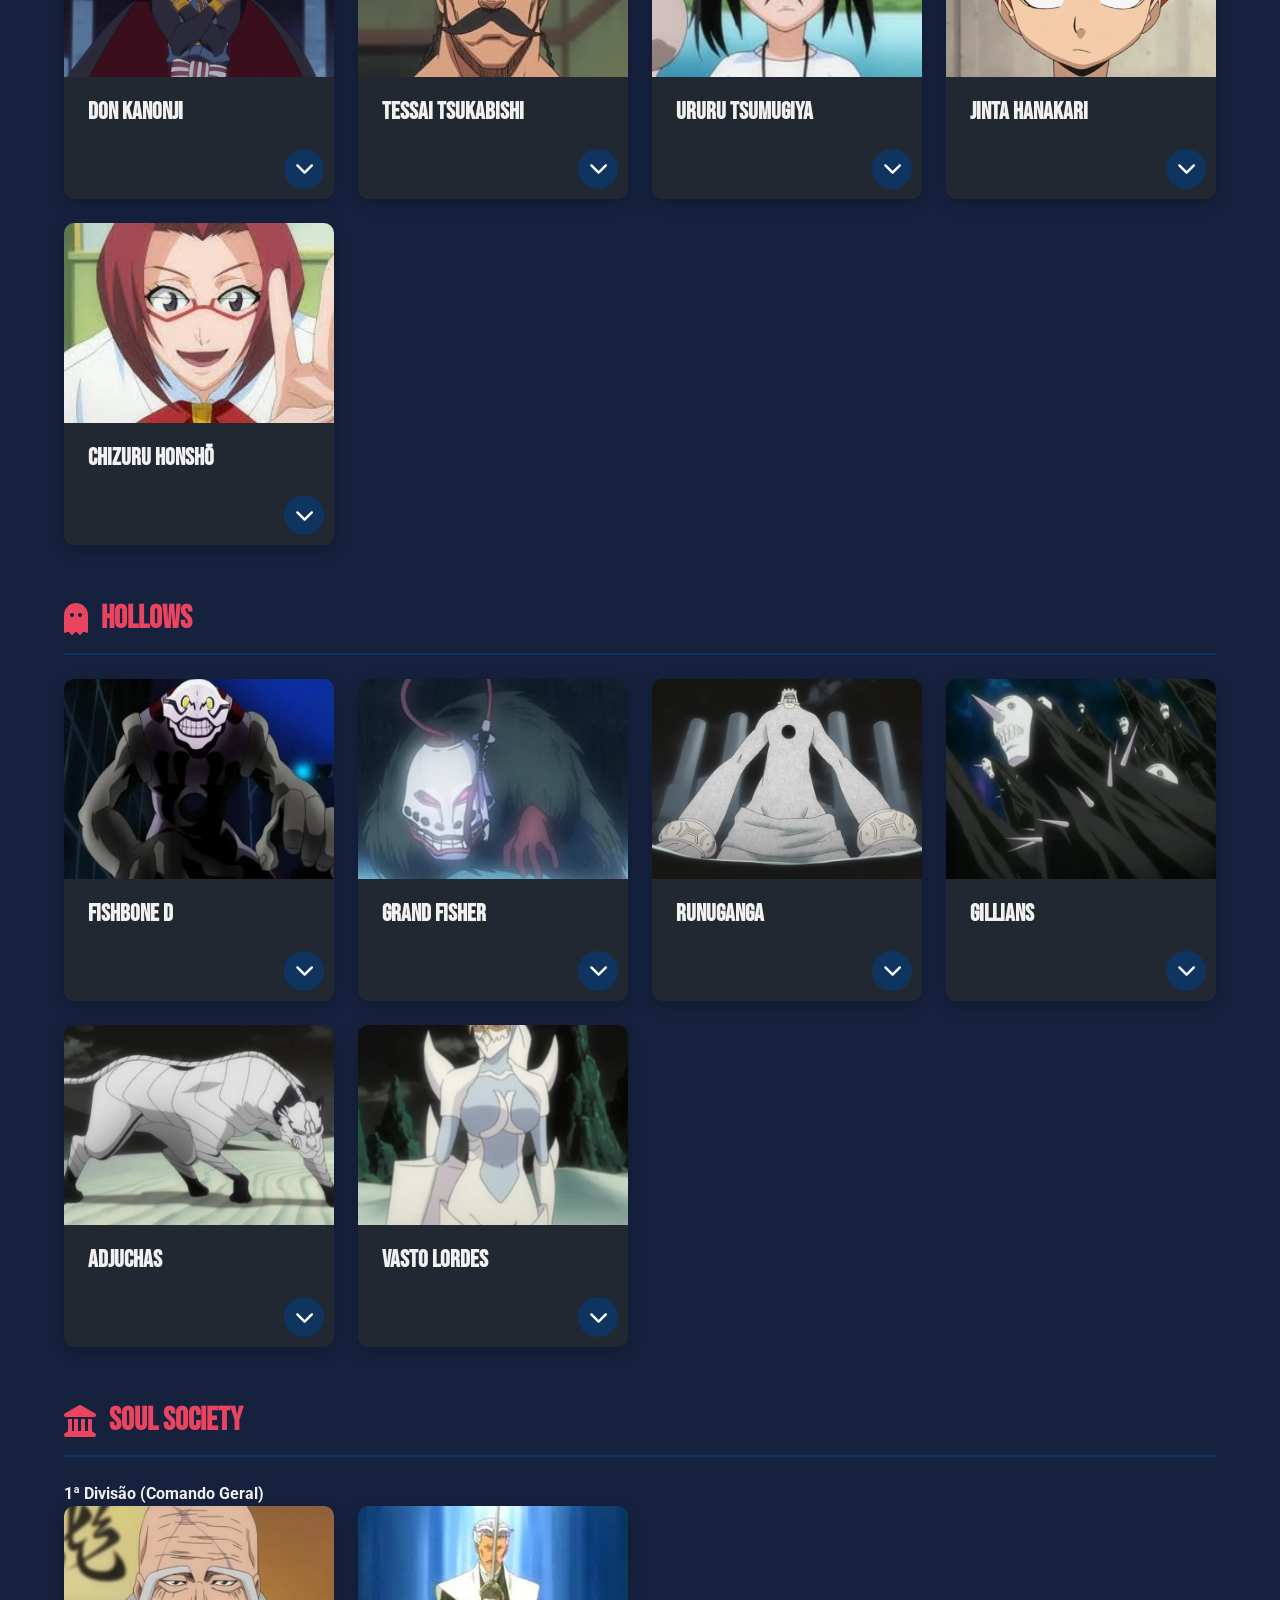
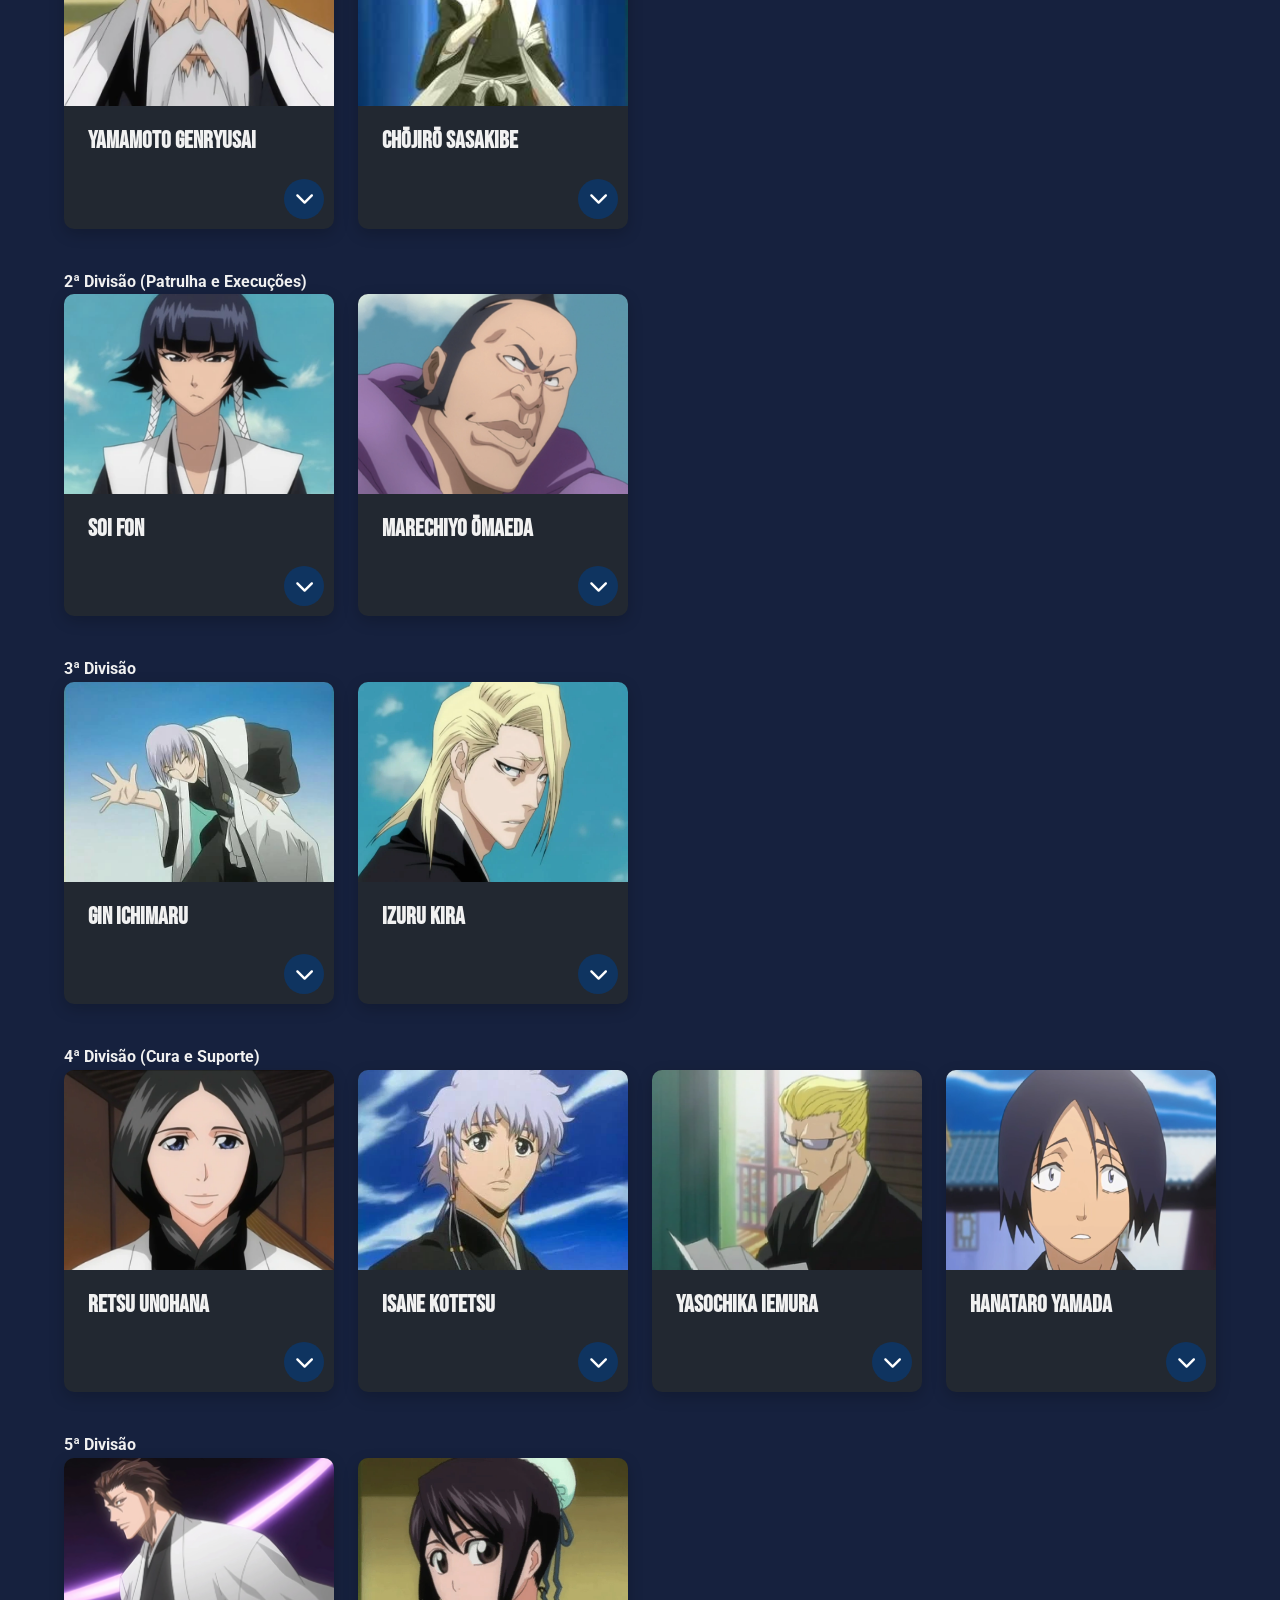
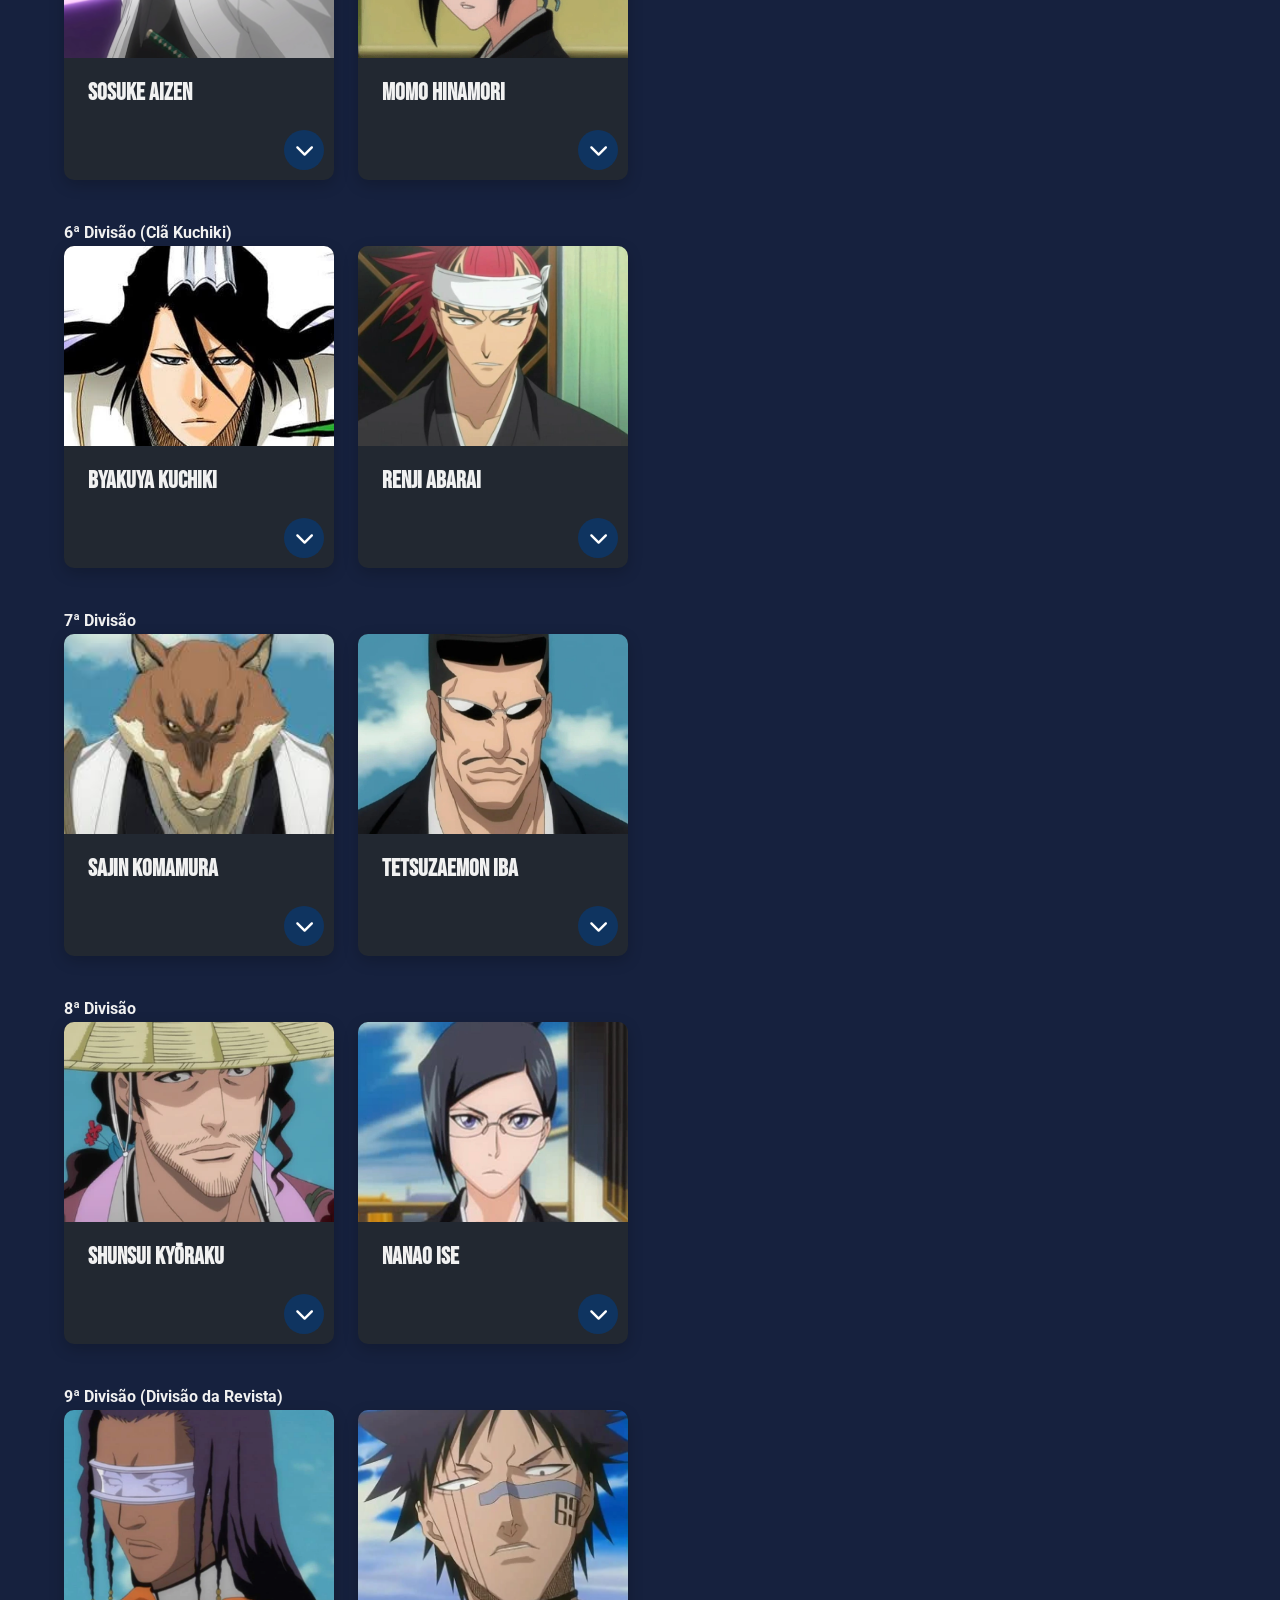
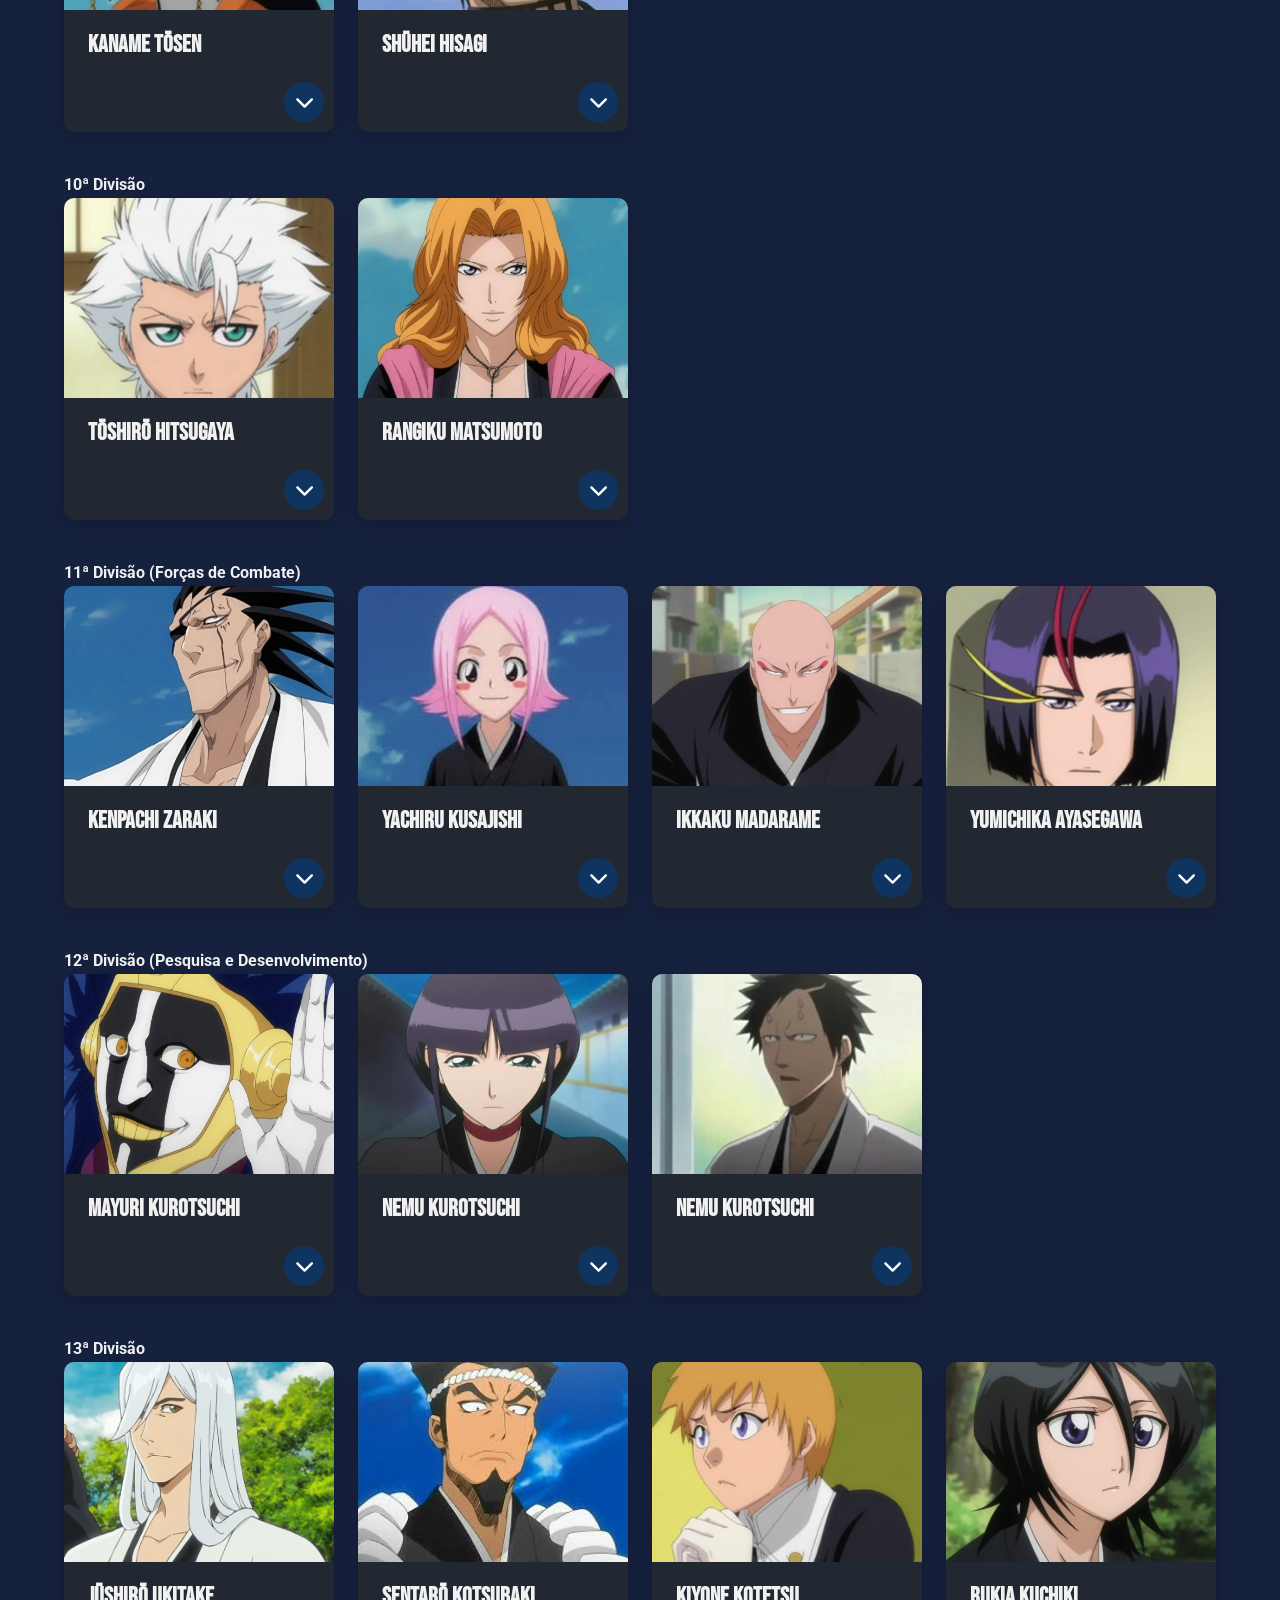
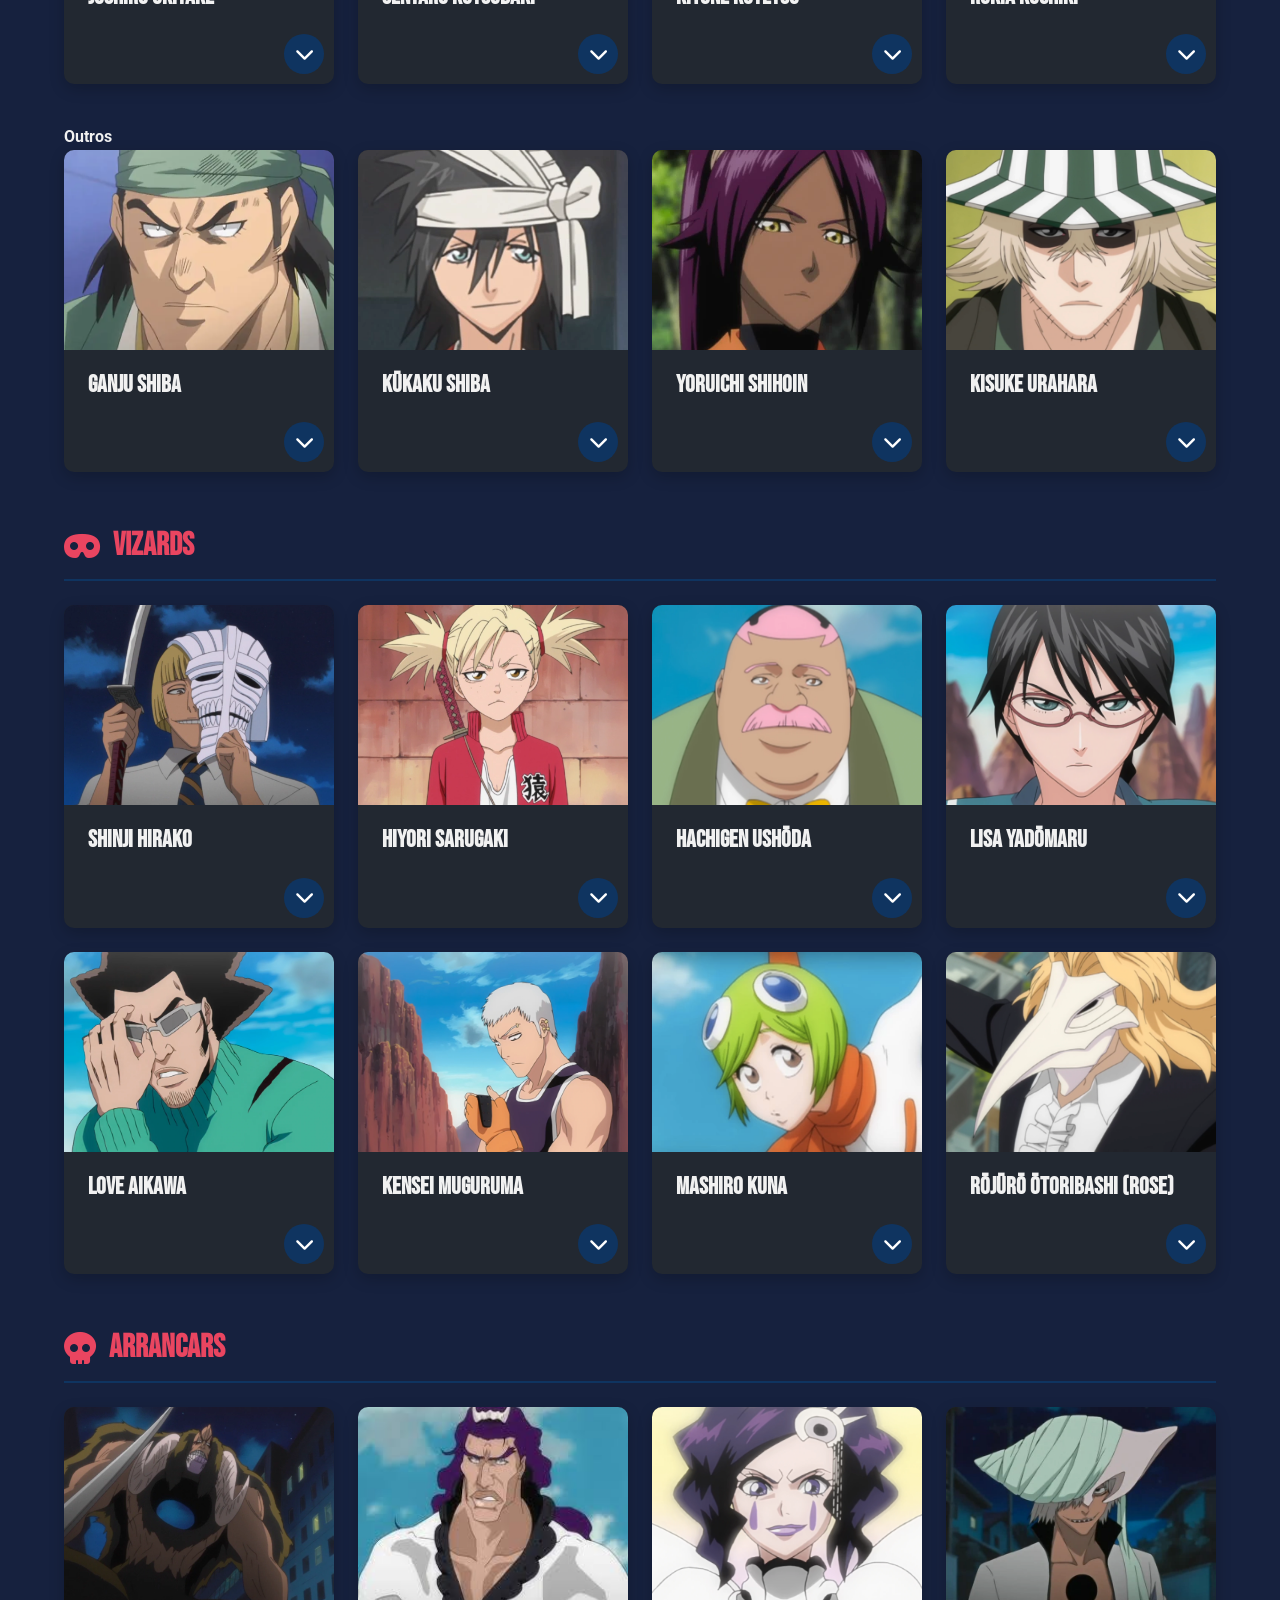
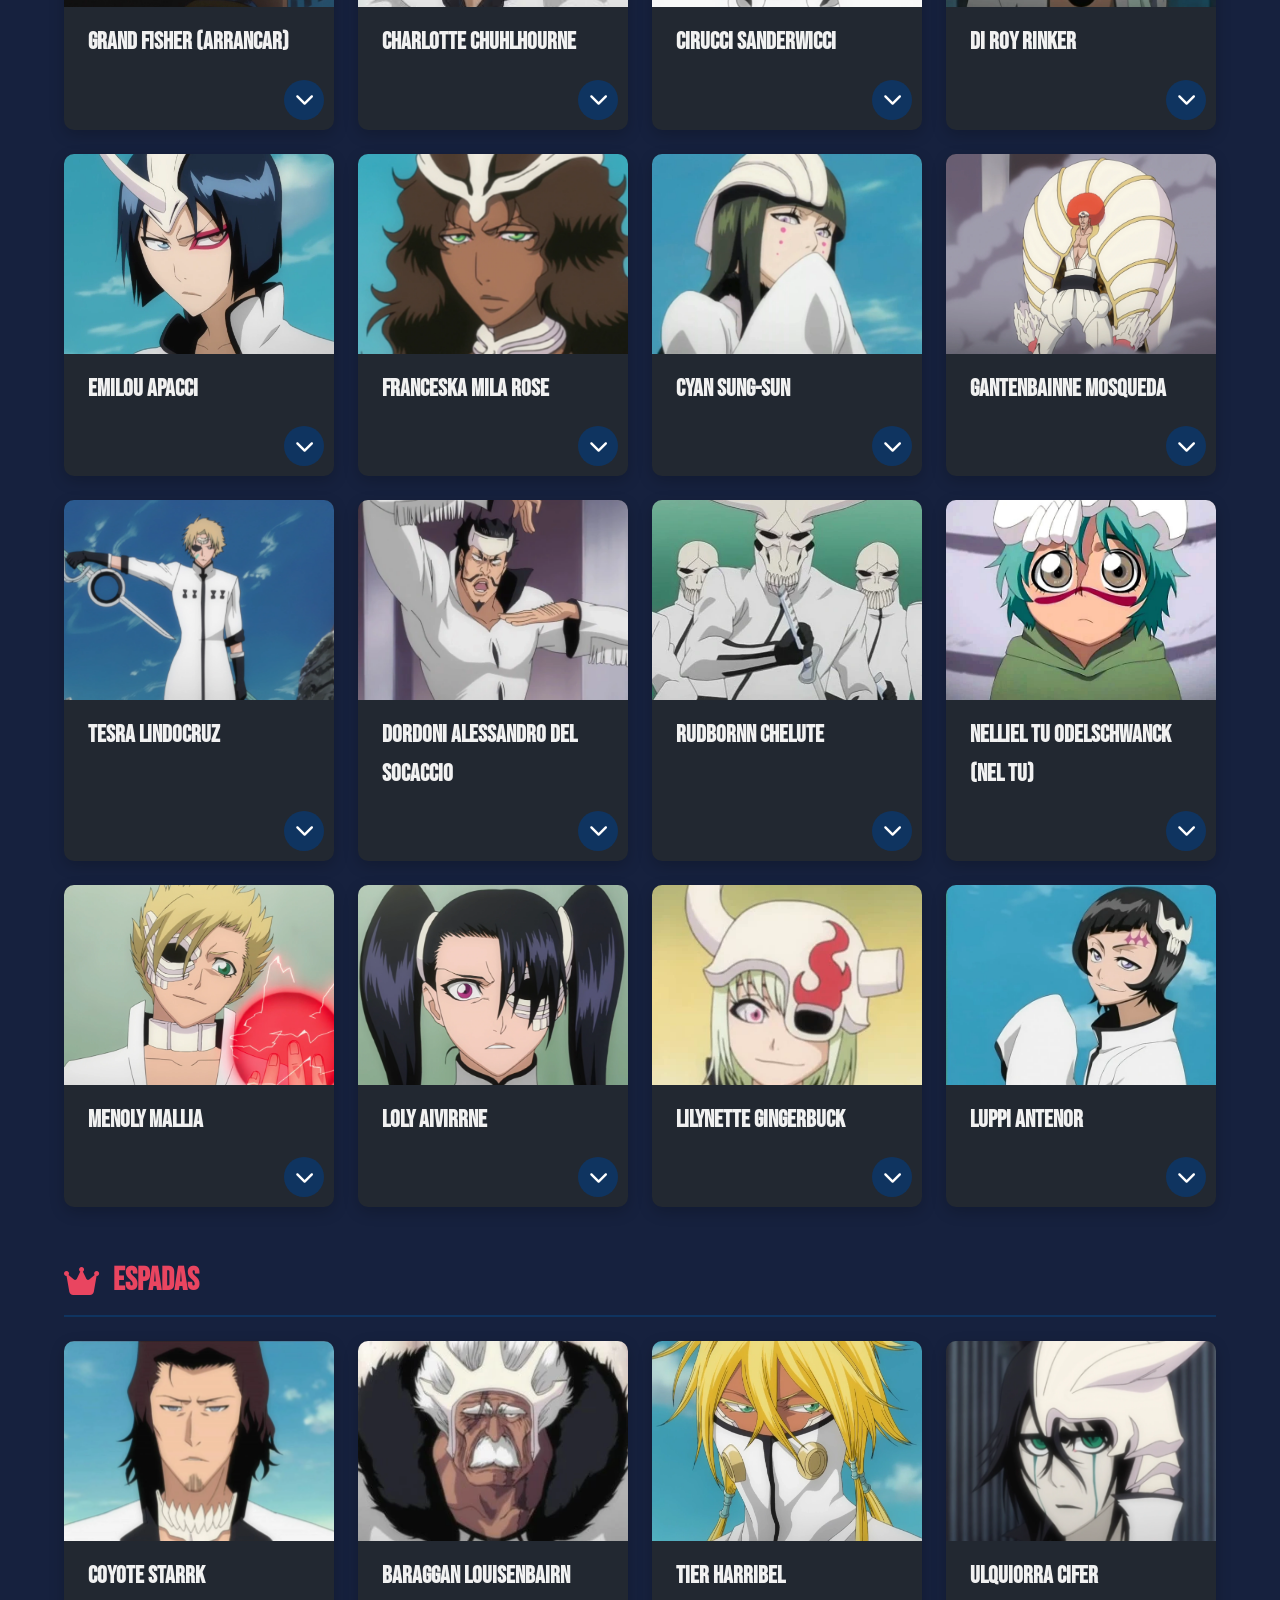
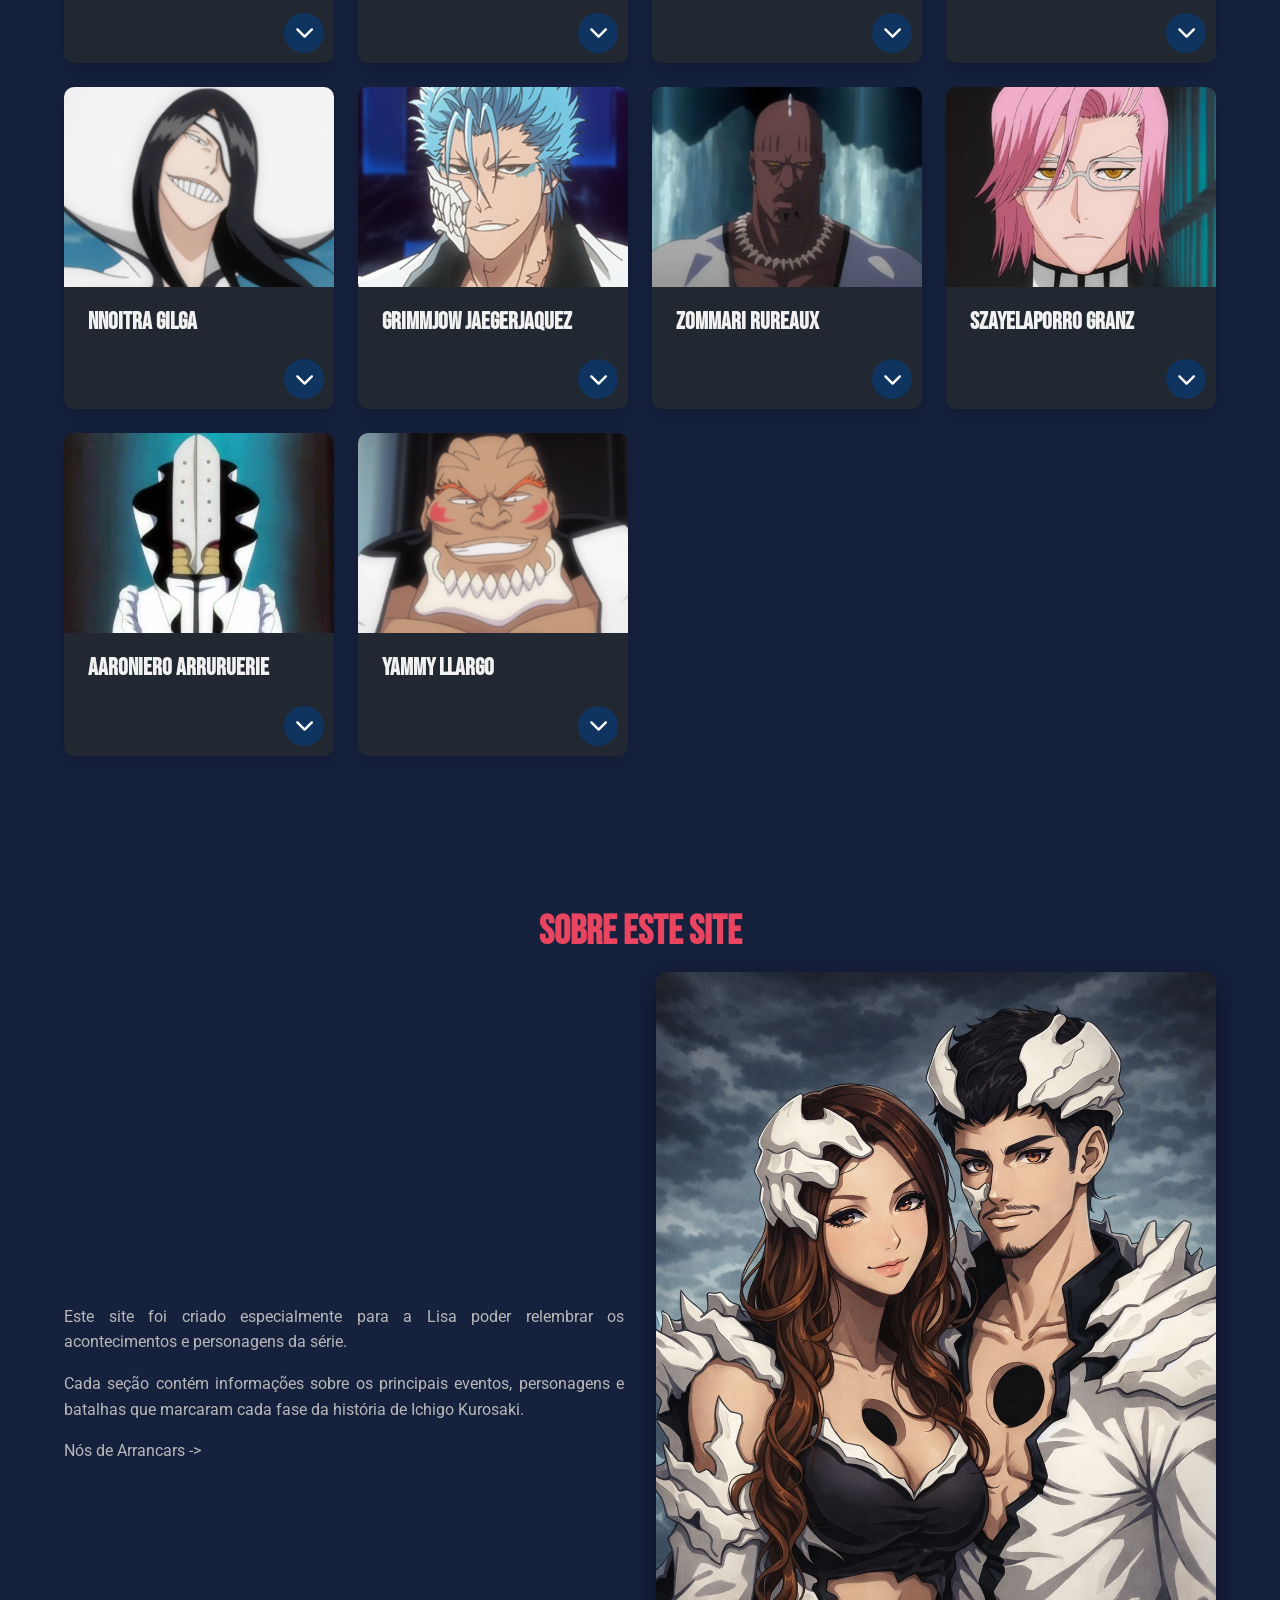
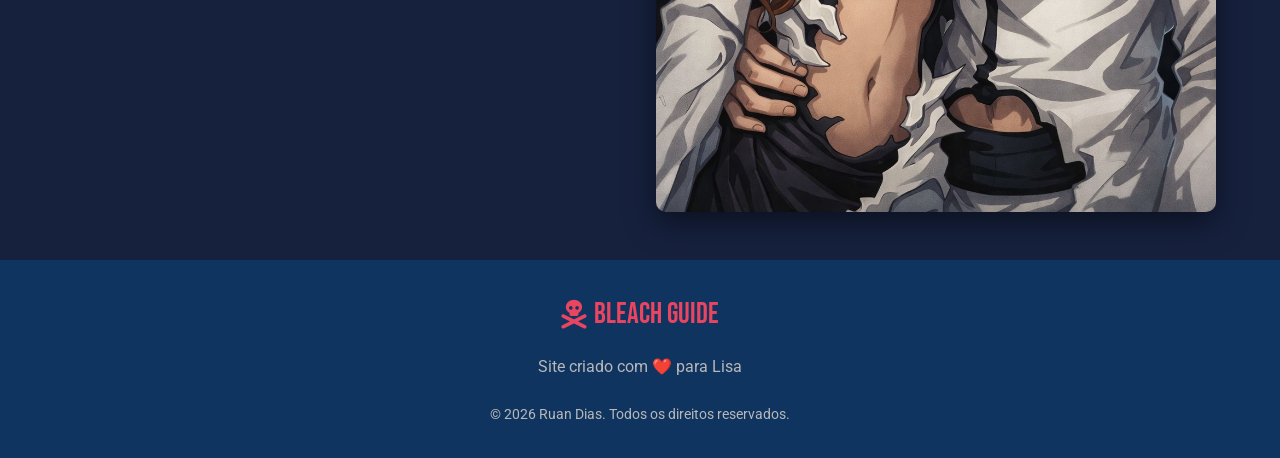
==== commit 981fba83: "espada" ====
--- a/index.html
+++ b/index.html
@@ -577,7 +577,7 @@
                         <div class="character-image">
                             <img src="images/characters/hollows/gillian.webp" alt="Gillian" class="char-img">
                         </div>
-                        <h4 class="character-name">Gillian</h4>
+                        <h4 class="character-name">Gillians</h4>
                         <div class="character-details">
                             <p><strong>Classificação:</strong> Menos Grande Inferior</p>
                             <p><strong>Evolução:</strong> Formado por 100+ Hollows</p>
@@ -613,7 +613,7 @@
                         <div class="character-image">
                             <img src="images/characters/hollows/vasto-lorde.webp" alt="Vasto Lorde" class="char-img">
                         </div>
-                        <h4 class="character-name">Vasto Lorde</h4>
+                        <h4 class="character-name">Vasto Lordes</h4>
                         <div class="character-details">
                             <p><strong>Classificação:</strong> Hollow Supremo</p>
                             <p><strong>Tamanho:</strong> Tamanho humano</p>
@@ -1501,6 +1501,9 @@
                             <i class="fas fa-chevron-down"></i>
                         </button>
                     </article>
+                </div>
+            </div>
+
             
             <!-- Arrancars -->
             <div class="character-group">
@@ -1508,34 +1511,302 @@
                     <i class="fas fa-skull"></i> Arrancars
                 </h3>
                 <div class="characters-grid">
-                    <!-- Personagem 1 - Arrancars -->
-                    <article class="character-card">
-                        <div class="character-image">
-                            <img src="https://images6.alphacoders.com/606/606141.png" alt="Sosuke Aizen" class="char-img">
-                        </div>
-                        <h4 class="character-name">Sosuke Aizen</h4>
-                        <div class="character-details">
-                            <p><strong>Cargo Anterior:</strong> Capitão do 5º Esquadrão</p>
-                            <p><strong>Zanpakutō:</strong> Kyōka Suigetsu</p>
-                            <p><strong>Habilidade:</strong> Controle total dos sentidos</p>
-                            <p>Antagonista principal dos primeiros arcos. Planejou tudo desde o início para obter o Hōgyoku e alcançar poderes divinos.</p>
-                        </div>
-                        <button class="character-toggle" aria-label="Mostrar detalhes">
-                            <i class="fas fa-chevron-down"></i>
-                        </button>
-                    </article>
                     
-                    <!-- Personagem 2 - Arrancars -->
-                    <article class="character-card">
-                        <div class="character-image">
-                            <img src="https://images3.alphacoders.com/131/1311989.png" alt="Ulquiorra Cifer" class="char-img">
-                        </div>
-                        <h4 class="character-name">Ulquiorra Cifer</h4>
-                        <div class="character-details">
-                            <p><strong>Posição:</strong> Cuarta Espada</p>
-                            <p><strong>Resurrección:</strong> Murciélago</p>
-                            <p><strong>Segunda Etapa:</strong> Segunda Etapa de Resurrección</p>
-                            <p>A 4ª Espada de Aizen. Frio, lógico e filosófico, representa a "nulidade". Um dos Arrancars mais poderosos.</p>
+                    <!-- Grand Fisher (Arrancar) -->
+                    <article class="character-card">
+                        <div class="character-image">
+                            <img src="images/characters/arrancars/grand-fisher-arrancar.webp" alt="Grand Fisher Arrancar" class="char-img">
+                        </div>
+                        <h4 class="character-name">Grand Fisher (Arrancar)</h4>
+                        <div class="character-details">
+                            <p><strong>Posição:</strong> Fracción</p>
+                            <p><strong>Número:</strong> #80</p>
+                            <p><strong>Resurrección:</strong> Desconhecida</p>
+                            <p><strong>Habilidade:</strong> Isca ilusória</p>
+                            <p><strong>Status:</strong> Morto (derrotado por Isshin)</p>
+                            <p>O Hollow que matou Masaki Kurosaki retorna como Arrancar após ser recrutado por Aizen. Mantém sua habilidade de criar ilusões através de uma isca, mas agora em forma humanóide.</p>
+                        </div>
+                        <button class="character-toggle" aria-label="Mostrar detalhes">
+                            <i class="fas fa-chevron-down"></i>
+                        </button>
+                    </article>
+                    
+                    <!-- Charlotte Chuhlhourne -->
+                    <article class="character-card">
+                        <div class="character-image">
+                            <img src="images/characters/arrancars/charlotte.jpg" alt="Charlotte Chuhlhourne" class="char-img">
+                        </div>
+                        <h4 class="character-name">Charlotte Chuhlhourne</h4>
+                        <div class="character-details">
+                            <p><strong>Posição:</strong> Exa-Espada #88</p>
+                            <p><strong>Resurrección:</strong> Reina de Rosas</p>
+                            <p><strong>Afiliação:</strong> Exército de Aizen</p>
+                            <p><strong>Personalidade:</strong> Extravagante, teatral</p>
+                            <p><strong>Derrotado por:</strong> Yumichika Ayasegawa</p>
+                            <p>Arrancar extremamente extravagante que se considera belo. Luta de forma teatral e tem uma Resurrección baseada em rosas. Derrotado por Yumichika durante a batalha em Karakura.</p>
+                        </div>
+                        <button class="character-toggle" aria-label="Mostrar detalhes">
+                            <i class="fas fa-chevron-down"></i>
+                        </button>
+                    </article>
+
+                    <!-- Cirucci Sanderwicci -->
+                    <article class="character-card">
+                        <div class="character-image">
+                            <img src="images/characters/arrancars/cirucci.webp" alt="Cirucci Sanderwicci" class="char-img">
+                        </div>
+                        <h4 class="character-name">Cirucci Sanderwicci</h4>
+                        <div class="character-details">
+                            <p><strong>Posição:</strong> Exa-Espada #105</p>
+                            <p><strong>Resurrección:</strong> Golondrina</p>
+                            <p><strong>Habilidade:</strong> Controle do vento</p>
+                            <p><strong>Arma:</strong> Yo-yo gigante</p>
+                            <p><strong>Derrotada por:</strong> Uryū Ishida</p>
+                            <p>Arrancar feminina que serve como mensageira de Szayelaporro Granz. Luta usando um yo-yo gigante e pode controlar o vento em sua Resurrección. Derrotada por Uryū Ishida.</p>
+                        </div>
+                        <button class="character-toggle" aria-label="Mostrar detalhes">
+                            <i class="fas fa-chevron-down"></i>
+                        </button>
+                    </article>
+
+                    <!-- Di Roy Rinker -->
+                    <article class="character-card">
+                        <div class="character-image">
+                            <img src="images/characters/arrancars/di-roy.webp" alt="Di Roy Rinker" class="char-img">
+                        </div>
+                        <h4 class="character-name">Di Roy Rinker</h4>
+                        <div class="character-details">
+                            <p><strong>Posição:</strong> Fracción de Grimmjow</p>
+                            <p><strong>Número:</strong> #16</p>
+                            <p><strong>Resurrección:</strong> Desconhecida</p>
+                            <p><strong>Personalidade:</strong> Agressivo, impulsivo</p>
+                            <p><strong>Status:</strong> Morto (por Rukia)</p>
+                            <p>Membro do grupo de Grimmjow Jaegerjaquez. Enviado ao mundo humano com os outros Fracción para testar Ichigo. Morto por Rukia Kuchiki durante a batalha em Karakura.</p>
+                        </div>
+                        <button class="character-toggle" aria-label="Mostrar detalhes">
+                            <i class="fas fa-chevron-down"></i>
+                        </button>
+                    </article>
+
+                    <!-- Emilou Apacci -->
+                    <article class="character-card">
+                        <div class="character-image">
+                            <img src="images/characters/arrancars/emilou.webp" alt="Emilou Apacci" class="char-img">
+                        </div>
+                        <h4 class="character-name">Emilou Apacci</h4>
+                        <div class="character-details">
+                            <p><strong>Posição:</strong> Fracción de Tier Harribel</p>
+                            <p><strong>Resurrección:</strong> Cierva</p>
+                            <p><strong>Elemento:</strong> Água</p>
+                            <p><strong>Personalidade:</strong> Série, disciplinada</p>
+                            <p><strong>Grupo:</strong> Três Amazonas</p>
+                            <p>Uma das três Fracción de Tier Harribel conhecidas como "Três Amazonas". Transforma-se em uma criatura semelhante a um cervo em sua Resurrección. Leal e disciplinada.</p>
+                        </div>
+                        <button class="character-toggle" aria-label="Mostrar detalhes">
+                            <i class="fas fa-chevron-down"></i>
+                        </button>
+                    </article>
+
+                    <!-- Franceska Mila Rose -->
+                    <article class="character-card">
+                        <div class="character-image">
+                            <img src="images/characters/arrancars/mila-rose.webp" alt="Franceska Mila Rose" class="char-img">
+                        </div>
+                        <h4 class="character-name">Franceska Mila Rose</h4>
+                        <div class="character-details">
+                            <p><strong>Posição:</strong> Fracción de Tier Harribel</p>
+                            <p><strong>Resurrección:</strong> Leona</p>
+                            <p><strong>Elemento:</strong> Água</p>
+                            <p><strong>Personalidade:</strong> Orgulhosa, protetora</p>
+                            <p><strong>Grupo:</strong> Três Amazonas (líder)</p>
+                            <p>Líder das Três Amazonas, Fracción de Tier Harribel. Transforma-se em uma leoa em sua Resurrección. Extremamente orgulhosa e protetora de Harribel.</p>
+                        </div>
+                        <button class="character-toggle" aria-label="Mostrar detalhes">
+                            <i class="fas fa-chevron-down"></i>
+                        </button>
+                    </article>
+
+                    <!-- Cyan Sung-Sun -->
+                    <article class="character-card">
+                        <div class="character-image">
+                            <img src="images/characters/arrancars/cyang.webp" alt="Cyan Sung-Sun" class="char-img">
+                        </div>
+                        <h4 class="character-name">Cyan Sung-Sun</h4>
+                        <div class="character-details">
+                            <p><strong>Posição:</strong> Fracción de Tier Harribel</p>
+                            <p><strong>Resurrección:</strong> Serpiente Marina</p>
+                            <p><strong>Elemento:</strong> Água</p>
+                            <p><strong>Personalidade:</strong> Calma, reservada</p>
+                            <p><strong>Grupo:</strong> Três Amazonas</p>
+                            <p>Membro das Três Amazonas, Fracción de Tier Harribel. A mais calma e reservada do trio. Transforma-se em uma serpente marinha em sua Resurrección.</p>
+                        </div>
+                        <button class="character-toggle" aria-label="Mostrar detalhes">
+                            <i class="fas fa-chevron-down"></i>
+                        </button>
+                    </article>
+
+                    <!-- Gantenbainne Mosqueda -->
+                    <article class="character-card">
+                        <div class="character-image">
+                            <img src="images/characters/arrancars/gantenbainne.webp" alt="Gantenbainne Mosqueda" class="char-img">
+                        </div>
+                        <h4 class="character-name">Gantenbainne Mosqueda</h4>
+                        <div class="character-details">
+                            <p><strong>Posição:</strong> Exa-Espada #107</p>
+                            <p><strong>Resurrección:</strong> Dragón</p>
+                            <p><strong>Característica:</strong> Gigante musculoso</p>
+                            <p><strong>Derrotado por:</strong> Chad (Yasutora Sado)</p>
+                            <p>Arrancar gigantesco que enfrenta Chad em Hueco Mundo. Possui uma Resurrección que o transforma em uma criatura dragão. Derrotado por Chad após uma batalha difícil.</p>
+                        </div>
+                        <button class="character-toggle" aria-label="Mostrar detalhes">
+                            <i class="fas fa-chevron-down"></i>
+                        </button>
+                    </article>
+
+                    <!-- Tesra Lindocruz -->
+                    <article class="character-card">
+                        <div class="character-image">
+                            <img src="images/characters/arrancars/tesla.webp" alt="Tesra Lindocruz" class="char-img">
+                        </div>
+                        <h4 class="character-name">Tesra Lindocruz</h4>
+                        <div class="character-details">
+                            <p><strong>Posição:</strong> Fracción de Nnoitra Gilga</p>
+                            <p><strong>Número:</strong> #40</p>
+                            <p><strong>Resurrección:</strong> Escarabajo</p>
+                            <p><strong>Lealdade:</strong> Extrema a Nnoitra</p>
+                            <p><strong>Status:</strong> Morto (por Nnoitra)</p>
+                            <p>Fracción leal de Nnoitra Gilga. Morto pelo próprio Nnoitra para demonstrar sua filosofia de que os fracos não têm valor. Transforma-se em um besouro em sua Resurrección.</p>
+                        </div>
+                        <button class="character-toggle" aria-label="Mostrar detalhes">
+                            <i class="fas fa-chevron-down"></i>
+                        </button>
+                    </article>
+
+                    <!-- Dordoni Alessandro Del Socaccio -->
+                    <article class="character-card">
+                        <div class="character-image">
+                            <img src="images/characters/arrancars/dordoni.webp" alt="Dordoni Alessandro Del Socaccio" class="char-img">
+                        </div>
+                        <h4 class="character-name">Dordoni Alessandro Del Socaccio</h4>
+                        <div class="character-details">
+                            <p><strong>Posição:</strong> Exa-Espada #103</p>
+                            <p><strong>Resurrección:</strong> Giralda</p>
+                            <p><strong>Personalidade:</strong> Cavalheiro, honorável</p>
+                            <p><strong>Derrotado por:</strong> Ichigo Kurosaki</p>
+                            <p>Arrancar que enfrenta Ichigo em Hueco Mundo. Age como um cavalheiro e valoriza o combate honrado. Após ser derrotado, ajuda Ichigo a encontrar Orihime.</p>
+                        </div>
+                        <button class="character-toggle" aria-label="Mostrar detalhes">
+                            <i class="fas fa-chevron-down"></i>
+                        </button>
+                    </article>
+
+                    <!-- Rudbornn Chelute -->
+                    <article class="character-card">
+                        <div class="character-image">
+                            <img src="images/characters/arrancars/rudbornn.webp" alt="Rudbornn Chelute" class="char-img">
+                        </div>
+                        <h4 class="character-name">Rudbornn Chelute</h4>
+                        <div class="character-details">
+                            <p><strong>Posição:</strong> Exa-Espada #60</p>
+                            <p><strong>Resurrección:</strong> Arbol</p>
+                            <p><strong>Habilidade:</strong> Criação de Soldados Exequias</p>
+                            <p><strong>Função:</strong> Guardião de Las Noches</p>
+                            <p>Arrancar responsável pela criação dos Soldados Exequias, os soldados de baixo nível de Las Noches. Defende a entrada principal de Las Noches contra os invasores.</p>
+                        </div>
+                        <button class="character-toggle" aria-label="Mostrar detalhes">
+                            <i class="fas fa-chevron-down"></i>
+                        </button>
+                    </article>
+
+                    <!-- Nelliel Tu Odelschwanck -->
+                    <article class="character-card">
+                        <div class="character-image">
+                            <img src="images/characters/arrancars/nel.webp" alt="Nelliel Tu Odelschwanck" class="char-img">
+                        </div>
+                        <h4 class="character-name">Nelliel Tu Odelschwanck (Nel Tu)</h4>
+                        <div class="character-details">
+                            <!-- <p><strong>Posição:</strong> Exa-Espada #3</p> -->
+                            <!-- <p><strong>Resurrección:</strong> Gamuza</p> -->
+                            <p><strong>Status Atual:</strong> Amiga de Ichigo</p>
+                            <!-- <p><strong>Forma Criança:</strong> Nel Tu</p> -->
+                            <!-- <p><strong>Derrotada por:</strong> Nnoitra (no passado)</p> -->
+                            <!-- <p>Ex-Tercera Espada que foi traída e derrotada por Nnoitra, regredindo à forma de criança. Ajuda Ichigo em Hueco Mundo. Em sua forma adulta, é uma das Espadas mais poderosas.</p> -->
+                        </div>
+                        <button class="character-toggle" aria-label="Mostrar detalhes">
+                            <i class="fas fa-chevron-down"></i>
+                        </button>
+                    </article>
+
+                    <!-- Menoly Mallia -->
+                    <article class="character-card">
+                        <div class="character-image">
+                            <img src="images/characters/arrancars/menoly.webp" alt="Menoly Mallia" class="char-img">
+                        </div>
+                        <h4 class="character-name">Menoly Mallia</h4>
+                        <div class="character-details">
+                            <p><strong>Posição:</strong> Assistente de Aizen</p>
+                            <p><strong>Função:</strong> Serva pessoal</p>
+                            <p><strong>Companheira:</strong> Loly Aivirrne</p>
+                            <p><strong>Personalidade:</strong> Submissa, invejosa</p>
+                            <p><strong>Status:</strong> Sobreviveu à guerra</p>
+                            <p>Uma das duas Arrancars que servem como assistentes pessoais de Aizen em Las Noches. Invejosa de Orihime pela atenção que Aizen lhe dá. Sobrevive aos eventos em Hueco Mundo.</p>
+                        </div>
+                        <button class="character-toggle" aria-label="Mostrar detalhes">
+                            <i class="fas fa-chevron-down"></i>
+                        </button>
+                    </article>
+
+                    <!-- Loly Aivirrne -->
+                    <article class="character-card">
+                        <div class="character-image">
+                            <img src="images/characters/arrancars/loly.webp" alt="Loly Aivirrne" class="char-img">
+                        </div>
+                        <h4 class="character-name">Loly Aivirrne</h4>
+                        <div class="character-details">
+                            <p><strong>Posição:</strong> Assistente de Aizen</p>
+                            <p><strong>Função:</strong> Serva pessoal</p>
+                            <p><strong>Companheira:</strong> Menoly Mallia</p>
+                            <p><strong>Personalidade:</strong> Agressiva, ciumenta</p>
+                            <p><strong>Status:</strong> Sobreviveu à guerra</p>
+                            <p>Assistente pessoal de Aizen junto com Menoly. Extremamente ciumenta e agressiva, especialmente contra Orihime. Ataca Orihime por ciúmes, mas é derrotada.</p>
+                        </div>
+                        <button class="character-toggle" aria-label="Mostrar detalhes">
+                            <i class="fas fa-chevron-down"></i>
+                        </button>
+                    </article>
+
+                    <!-- Lilynette Gingerbuck -->
+                    <article class="character-card">
+                        <div class="character-image">
+                            <img src="images/characters/arrancars/lilynette.webp" alt="Lilynette Gingerbuck" class="char-img">
+                        </div>
+                        <h4 class="character-name">Lilynette Gingerbuck</h4>
+                        <div class="character-details">
+                            <p><strong>Posição:</strong> Metade de Coyote Starrk</p>
+                            <p><strong>Status:</strong> Fragmento da alma de Starrk</p>
+                            <p><strong>Personalidade:</strong> Energética, faladora</p>
+                            <p><strong>Resurrección:</strong> Los Lobos (com Starrk)</p>
+                            <p><strong>Destino:</strong> Morre com Starrk</p>
+                            <p>A outra metade de Coyote Starrk. Criada quando Starrk se dividiu devido à sua solidão esmagadora. Morre junto com Starrk quando ele é derrotado por Shunsui Kyōraku.</p>
+                        </div>
+                        <button class="character-toggle" aria-label="Mostrar detalhes">
+                            <i class="fas fa-chevron-down"></i>
+                        </button>
+                    </article>
+
+                    <!-- Luppi Antenor -->
+                    <article class="character-card">
+                        <div class="character-image">
+                            <img src="images/characters/arrancars/luppi.webp" alt="Luppi Antenor" class="char-img">
+                        </div>
+                        <h4 class="character-name">Luppi Antenor</h4>
+                        <div class="character-details">
+                            <p><strong>Posição:</strong> Exa-Espada #6 (temporário)</p>
+                            <p><strong>Resurrección:</strong> Trepadora</p>
+                            <p><strong>Habilidade:</strong> Tentáculos com garras</p>
+                            <p><strong>Substitui:</strong> Grimmjow Jaegerjaquez</p>
+                            <p><strong>Status:</strong> Morto (por Grimmjow)</p>
+                            <p>Arrancar que temporariamente substitui Grimmjow como Sexta Espada. Morto por Grimmjow quando ele recupera sua posição. Retorna como um zombie controlado por Mayuri durante a guerra.</p>
                         </div>
                         <button class="character-toggle" aria-label="Mostrar detalhes">
                             <i class="fas fa-chevron-down"></i>
@@ -1547,37 +1818,194 @@
             <!-- Espadas -->
             <div class="character-group">
                 <h3 class="group-title">
-                    <i class="fas fa-crosshairs"></i> Espadas
+                    <i class="fas fa-crown"></i> Espadas
                 </h3>
                 <div class="characters-grid">
-                    <!-- Personagem 1 - Espadas -->
-                    <article class="character-card">
-                        <div class="character-image">
-                            <img src="https://images4.alphacoders.com/131/1311854.png" alt="Coyote Starrk" class="char-img">
+                    
+                    <!-- Coyote Starrk -->
+                    <article class="character-card">
+                        <div class="character-image">
+                            <img src="images/characters/espadas/starrk.webp" alt="Coyote Starrk" class="char-img">
                         </div>
                         <h4 class="character-name">Coyote Starrk</h4>
                         <div class="character-details">
-                            <p><strong>Posição:</strong> Primera Espada</p>
+                            <p><strong>Posição:</strong> Primera Espada (#1)</p>
                             <p><strong>Resurrección:</strong> Los Lobos</p>
+                            <p><strong>Aspecto da Morte:</strong> Soledad (Solidão)</p>
                             <p><strong>Companheira:</strong> Lilynette Gingerbuck</p>
-                            <p>A 1ª Espada, representando a "solidão". Tão poderoso que sua própria energia espiritual matava Hollows ao seu redor.</p>
+                            <p><strong>Derrotado por:</strong> Shunsui Kyōraku</p>
+                            <p>A Primeira Espada, representando a solidão. Tão poderoso que sua energia espiritual matava Hollows ao seu redor. Dividiu sua alma em duas para ter companhia, criando Lilynette.</p>
                         </div>
                         <button class="character-toggle" aria-label="Mostrar detalhes">
                             <i class="fas fa-chevron-down"></i>
                         </button>
                     </article>
                     
-                    <!-- Personagem 2 - Espadas -->
-                    <article class="character-card">
-                        <div class="character-image">
-                            <img src="https://images7.alphacoders.com/131/1311865.png" alt="Baraggan Louisenbairn" class="char-img">
+                    <!-- Baraggan Louisenbairn -->
+                    <article class="character-card">
+                        <div class="character-image">
+                            <img src="images/characters/espadas/baraggan.webp" alt="Baraggan Louisenbairn" class="char-img">
                         </div>
                         <h4 class="character-name">Baraggan Louisenbairn</h4>
                         <div class="character-details">
-                            <p><strong>Posição:</strong> Segunda Espada</p>
+                            <p><strong>Posição:</strong> Segunda Espada (#2)</p>
                             <p><strong>Resurrección:</strong> Arrogante</p>
-                            <p><strong>Habilidade:</strong> Envelhecimento</p>
-                            <p>A 2ª Espada, representando a "morte". Antigo rei de Hueco Mundo, seu poder é o envelhecimento de tudo ao seu redor.</p>
+                            <p><strong>Aspecto da Morte:</strong> Vejez (Envelhecimento)</p>
+                            <p><strong>Título:</strong> Antigo Rei de Hueco Mundo</p>
+                            <p><strong>Derrotado por:</strong> Sui-Fēng e Hachigen</p>
+                            <p>A Segunda Espada, representando a velhice e a morte pelo tempo. Antigo rei de Hueco Mundo antes de Aizen. Seu poder envelhece e decompõe tudo ao seu redor.</p>
+                        </div>
+                        <button class="character-toggle" aria-label="Mostrar detalhes">
+                            <i class="fas fa-chevron-down"></i>
+                        </button>
+                    </article>
+
+                    <!-- Tier Harribel -->
+                    <article class="character-card">
+                        <div class="character-image">
+                            <img src="images/characters/espadas/harribel.webp" alt="Tier Harribel" class="char-img">
+                        </div>
+                        <h4 class="character-name">Tier Harribel</h4>
+                        <div class="character-details">
+                            <p><strong>Posição:</strong> Tercera Espada (#3)</p>
+                            <p><strong>Resurrección:</strong> Tiburón</p>
+                            <p><strong>Aspecto da Morte:</strong> Sacrificio (Sacrifício)</p>
+                            <p><strong>Fracción:</strong> Três Amazonas</p>
+                            <p><strong>Derrotada por:</strong> Tōshirō Hitsugaya</p>
+                            <p>A Terceira Espada, representando o sacrifício. Líder das Três Amazonas. Controla a água em nível molecular. Sobrevive à guerra e se torna nova rainha de Hueco Mundo.</p>
+                        </div>
+                        <button class="character-toggle" aria-label="Mostrar detalhes">
+                            <i class="fas fa-chevron-down"></i>
+                        </button>
+                    </article>
+
+                    <!-- Ulquiorra Cifer -->
+                    <article class="character-card">
+                        <div class="character-image">
+                            <img src="images/characters/espadas/ulquiorra.webp" alt="Ulquiorra Cifer" class="char-img">
+                        </div>
+                        <h4 class="character-name">Ulquiorra Cifer</h4>
+                        <div class="character-details">
+                            <p><strong>Posição:</strong> Cuarta Espada (#4)</p>
+                            <p><strong>Resurrección:</strong> Murciélago</p>
+                            <p><strong>Aspecto da Morte:</strong> Nihilidad (Nihilismo)</p>
+                            <p><strong>Segunda Etapa:</strong> Único Espada com Resurrección Segunda Etapa</p>
+                            <p><strong>Derrotado por:</strong> Ichigo Kurosaki (Vasto Lorde)</p>
+                            <p>A Quarta Espada, representando a nulidade. Frio, lógico e filosófico. O único Espada capaz de atingir uma Segunda Etapa de Resurrección. Busca entender o "coração" humano.</p>
+                        </div>
+                        <button class="character-toggle" aria-label="Mostrar detalhes">
+                            <i class="fas fa-chevron-down"></i>
+                        </button>
+                    </article>
+
+                    <!-- Nnoitra Gilga -->
+                    <article class="character-card">
+                        <div class="character-image">
+                            <img src="images/characters/espadas/nnoitra.webp" alt="Nnoitra Gilga" class="char-img">
+                        </div>
+                        <h4 class="character-name">Nnoitra Gilga</h4>
+                        <div class="character-details">
+                            <p><strong>Posição:</strong> Quinta Espada (#5)</p>
+                            <p><strong>Resurrección:</strong> Santa Teresa</p>
+                            <p><strong>Aspecto da Morte:</strong> Desespero</p>
+                            <p><strong>Característica:</strong> Seis braços, olho extra</p>
+                            <p><strong>Derrotado por:</strong> Kenpachi Zaraki</p>
+                            <p>A Quinta Espada, representando o desespero. Extremamente resiliente com pele extremamente dura. Odeia ser considerado "fraco". Obcecado por encontrar um oponente forte o suficiente para matá-lo.</p>
+                        </div>
+                        <button class="character-toggle" aria-label="Mostrar detalhes">
+                            <i class="fas fa-chevron-down"></i>
+                        </button>
+                    </article>
+
+                    <!-- Grimmjow Jaegerjaquez -->
+                    <article class="character-card">
+                        <div class="character-image">
+                            <img src="images/characters/espadas/grimmjow.webp" alt="Grimmjow Jaegerjaquez" class="char-img">
+                        </div>
+                        <h4 class="character-name">Grimmjow Jaegerjaquez</h4>
+                        <div class="character-details">
+                            <p><strong>Posição:</strong> Sexta Espada (#6)</p>
+                            <p><strong>Resurrección:</strong> Pantera</p>
+                            <p><strong>Aspecto da Morte:</strong> Destrucción (Destruição)</p>
+                            <p><strong>Fracción:</strong> Grupo de 5 Arrancars</p>
+                            <p><strong>Rival:</strong> Ichigo Kurosaki</p>
+                            <p>A Sexta Espada, representando a destruição. Instintivo, agressivo e orgulhoso. Desenvolve uma rivalidade intensa com Ichigo. Sobrevive à guerra e se torna aliado irregular.</p>
+                        </div>
+                        <button class="character-toggle" aria-label="Mostrar detalhes">
+                            <i class="fas fa-chevron-down"></i>
+                        </button>
+                    </article>
+
+                    <!-- Zommari Rureaux -->
+                    <article class="character-card">
+                        <div class="character-image">
+                            <img src="images/characters/espadas/zommari.webp" alt="Zommari Rureaux" class="char-img">
+                        </div>
+                        <h4 class="character-name">Zommari Rureaux</h4>
+                        <div class="character-details">
+                            <p><strong>Posição:</strong> Séptima Espada (#7)</p>
+                            <p><strong>Resurrección:</strong> Brujería</p>
+                            <p><strong>Aspecto da Morte:</strong> Intoxicación (Intoxicação)</p>
+                            <p><strong>Habilidade:</strong> Controla qualquer coisa que veja</p>
+                            <p><strong>Derrotado por:</strong> Byakuya Kuchiki</p>
+                            <p>A Sétima Espada, representando a intoxicação. Acredita que os Shinigami são arrogantes por tentarem controlar o ciclo de reencarnação. Controla múltiplos olhos que podem dominar seus alvos.</p>
+                        </div>
+                        <button class="character-toggle" aria-label="Mostrar detalhes">
+                            <i class="fas fa-chevron-down"></i>
+                        </button>
+                    </article>
+
+                    <!-- Szayelaporro Granz -->
+                    <article class="character-card">
+                        <div class="character-image">
+                            <img src="images/characters/espadas/szayel.webp" alt="Szayelaporro Granz" class="char-img">
+                        </div>
+                        <h4 class="character-name">Szayelaporro Granz</h4>
+                        <div class="character-details">
+                            <p><strong>Posição:</strong> Octava Espada (#8)</p>
+                            <p><strong>Resurrección:</strong> Fornicarás</p>
+                            <p><strong>Aspecto da Morte:</strong> Locura (Loucura)</p>
+                            <p><strong>Especialidade:</strong> Experimentos científicos</p>
+                            <p><strong>Derrotado por:</strong> Mayuri Kurotsuchi</p>
+                            <p>A Oitava Espada, representando a loucura. Cientista amoral obcecado por experimentos. Irmão mais novo de Yylfordt Granz. Derrotado por Mayuri em uma batalha de ciência vs ciência.</p>
+                        </div>
+                        <button class="character-toggle" aria-label="Mostrar detalhes">
+                            <i class="fas fa-chevron-down"></i>
+                        </button>
+                    </article>
+
+                    <!-- Aaroniero Arruruerie -->
+                    <article class="character-card">
+                        <div class="character-image">
+                            <img src="images/characters/espadas/aaroniero.webp" alt="Aaroniero Arruruerie" class="char-img">
+                        </div>
+                        <h4 class="character-name">Aaroniero Arruruerie</h4>
+                        <div class="character-details">
+                            <p><strong>Posição:</strong> Novena Espada (#9)</p>
+                            <p><strong>Resurrección:</strong> Glotonería</p>
+                            <p><strong>Aspecto da Morte:</strong> Voracidad (Voracidade)</p>
+                            <p><strong>Habilidade:</strong> Absorve poderes de outros</p>
+                            <p><strong>Derrotado por:</strong> Rukia Kuchiki</p>
+                            <p>A Nona Espada, representando a gula. Única Espada Gillian (as outras são Adjuchas ou Vasto Lordes). Absorve os poderes e memórias dos Hollows que consome, incluindo Kaien Shiba.</p>
+                        </div>
+                        <button class="character-toggle" aria-label="Mostrar detalhes">
+                            <i class="fas fa-chevron-down"></i>
+                        </button>
+                    </article>
+
+                    <!-- Yammy Llargo -->
+                    <article class="character-card">
+                        <div class="character-image">
+                            <img src="images/characters/espadas/yammy.webp" alt="Yammy Llargo" class="char-img">
+                        </div>
+                        <h4 class="character-name">Yammy Llargo</h4>
+                        <div class="character-details">
+                            <p><strong>Posição:</strong> Décima Espada (#10) / Cero Espada (#0)</p>
+                            <p><strong>Resurrección:</strong> Ira</p>
+                            <p><strong>Aspecto da Morte:</strong> Ira (Raiva)</p>
+                            <p><strong>Habilidade:</strong> Cresce com a raiva</p>
+                            <p><strong>Derrotado por:</strong> Byakuya e Kenpachi</p>
+                            <p>A Décima Espada que se torna a "Cero Espada" (#0) quando libera sua ira. Quanto mais raiva sente, maior e mais poderoso se torna. Morto por Byakuya Kuchiki e Kenpachi Zaraki.</p>
                         </div>
                         <button class="character-toggle" aria-label="Mostrar detalhes">
                             <i class="fas fa-chevron-down"></i>
--- a/css/style.css
+++ b/css/style.css
@@ -499,6 +499,28 @@
     padding-bottom: 1.5
 }
 
+.espada-card {
+    position: relative;
+}
+
+.espada-number {
+    position: absolute;
+    top: 10px;
+    right: 10px;
+    background: var(--highlight-color);
+    color: white;
+    width: 40px;
+    height: 40px;
+    border-radius: 50%;
+    display: flex;
+    align-items: center;
+    justify-content: center;
+    font-weight: bold;
+    font-size: 1.2rem;
+    border: 2px solid white;
+    box-shadow: 0 2px 5px rgba(0,0,0,0.3);
+}
+
 /* Seção Sobre */
 .about-section {
     padding: 3rem 0;
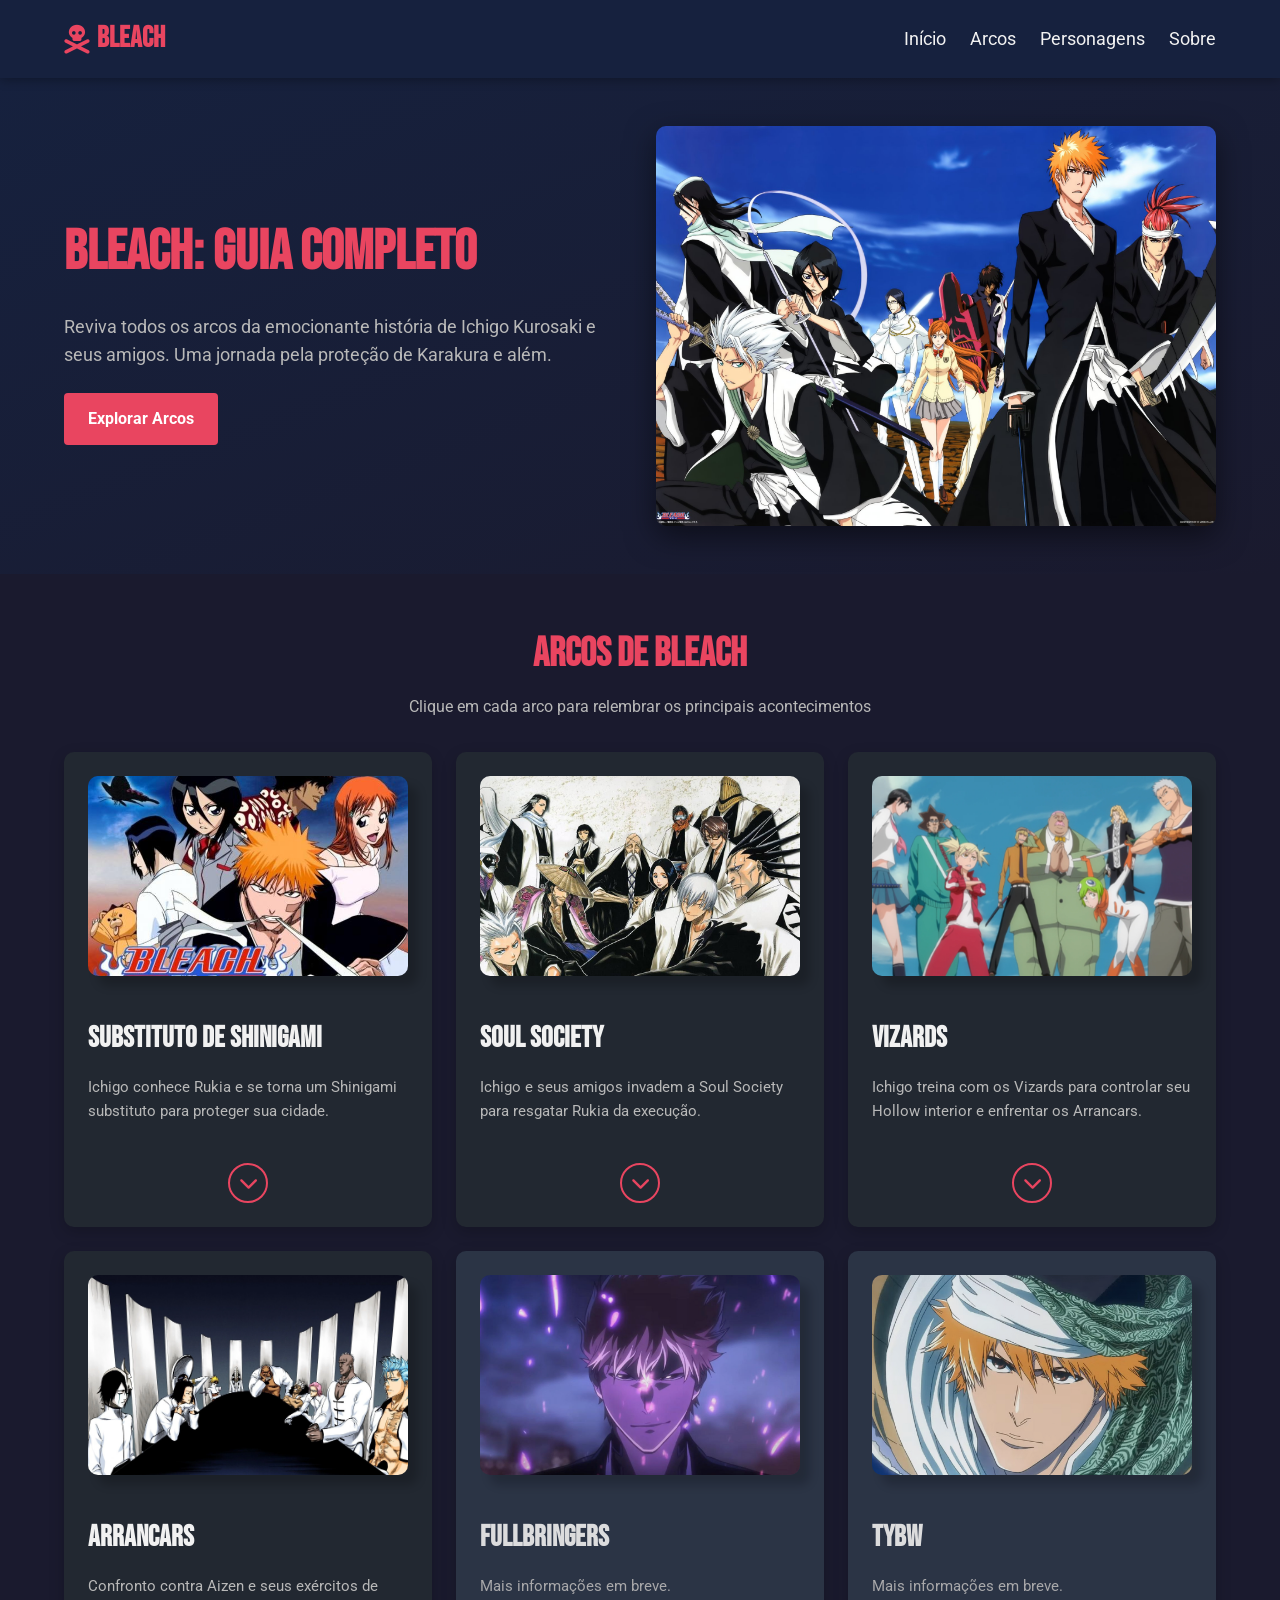
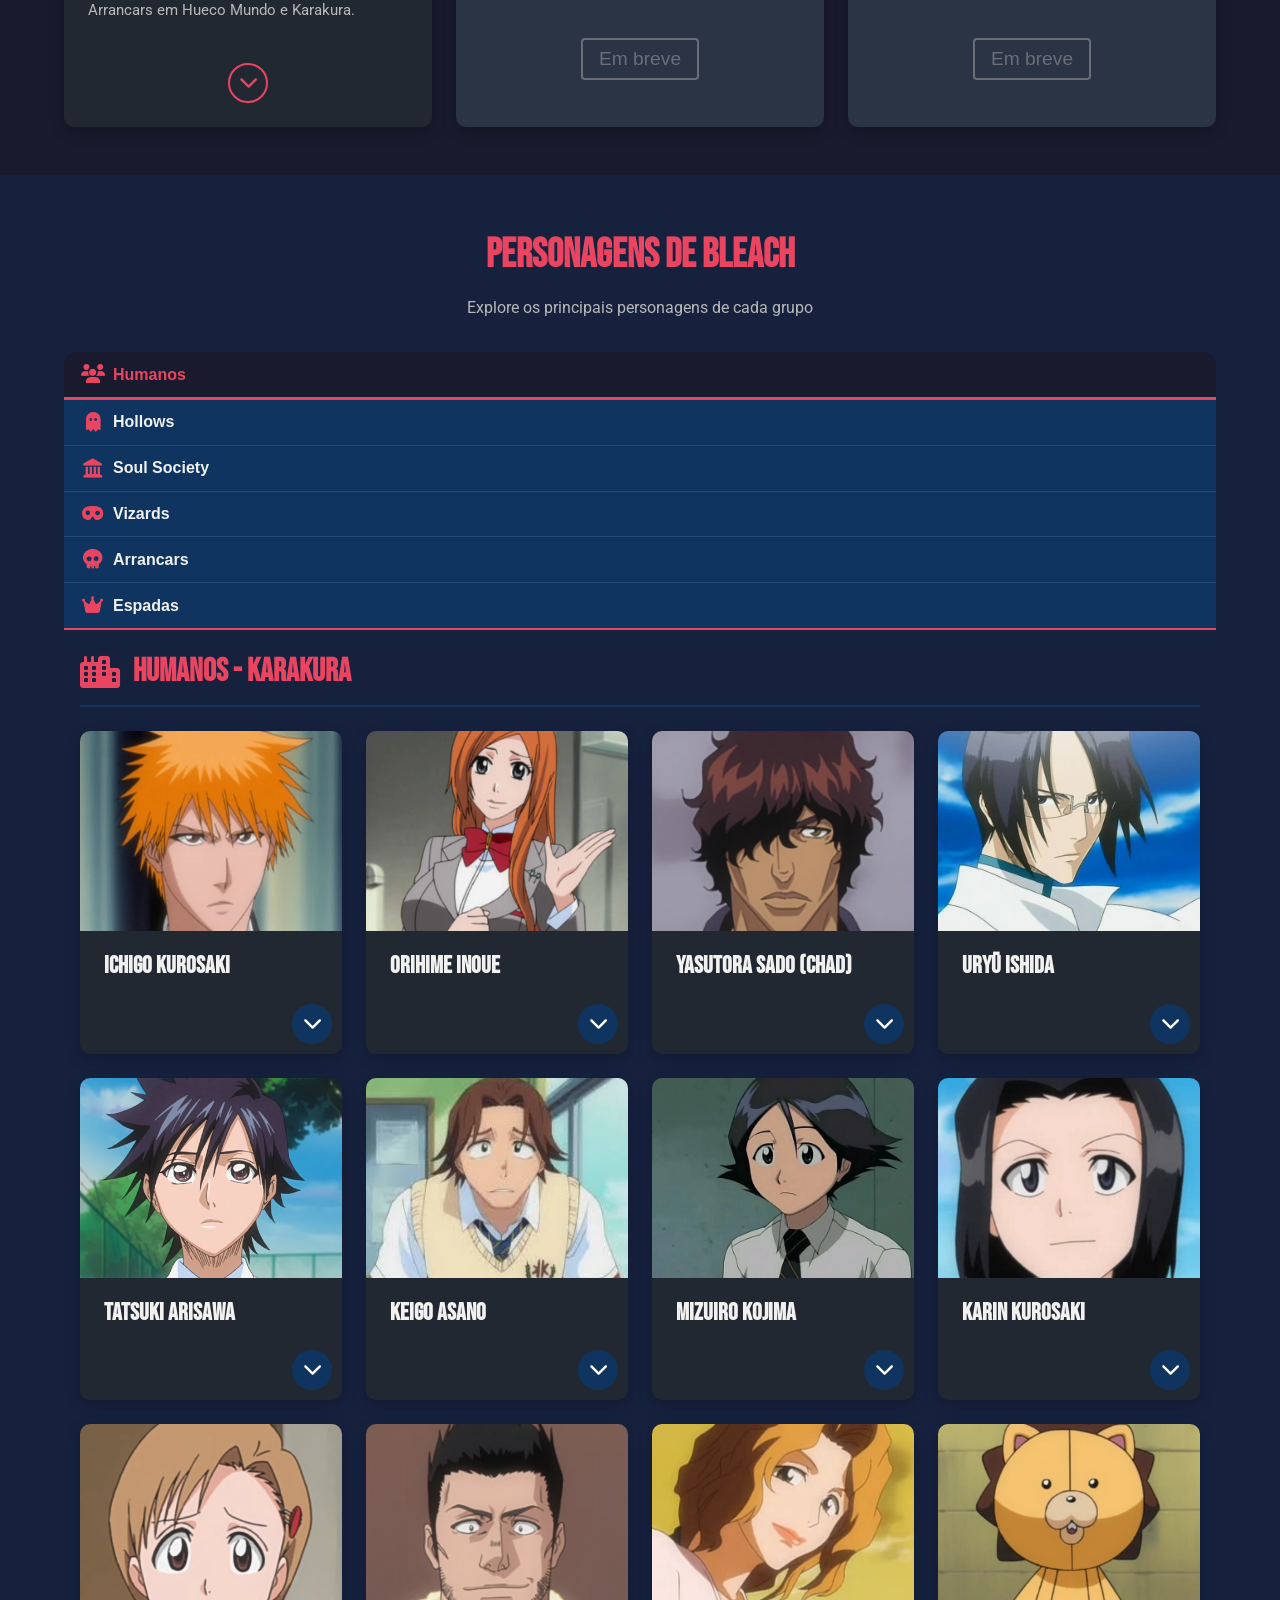
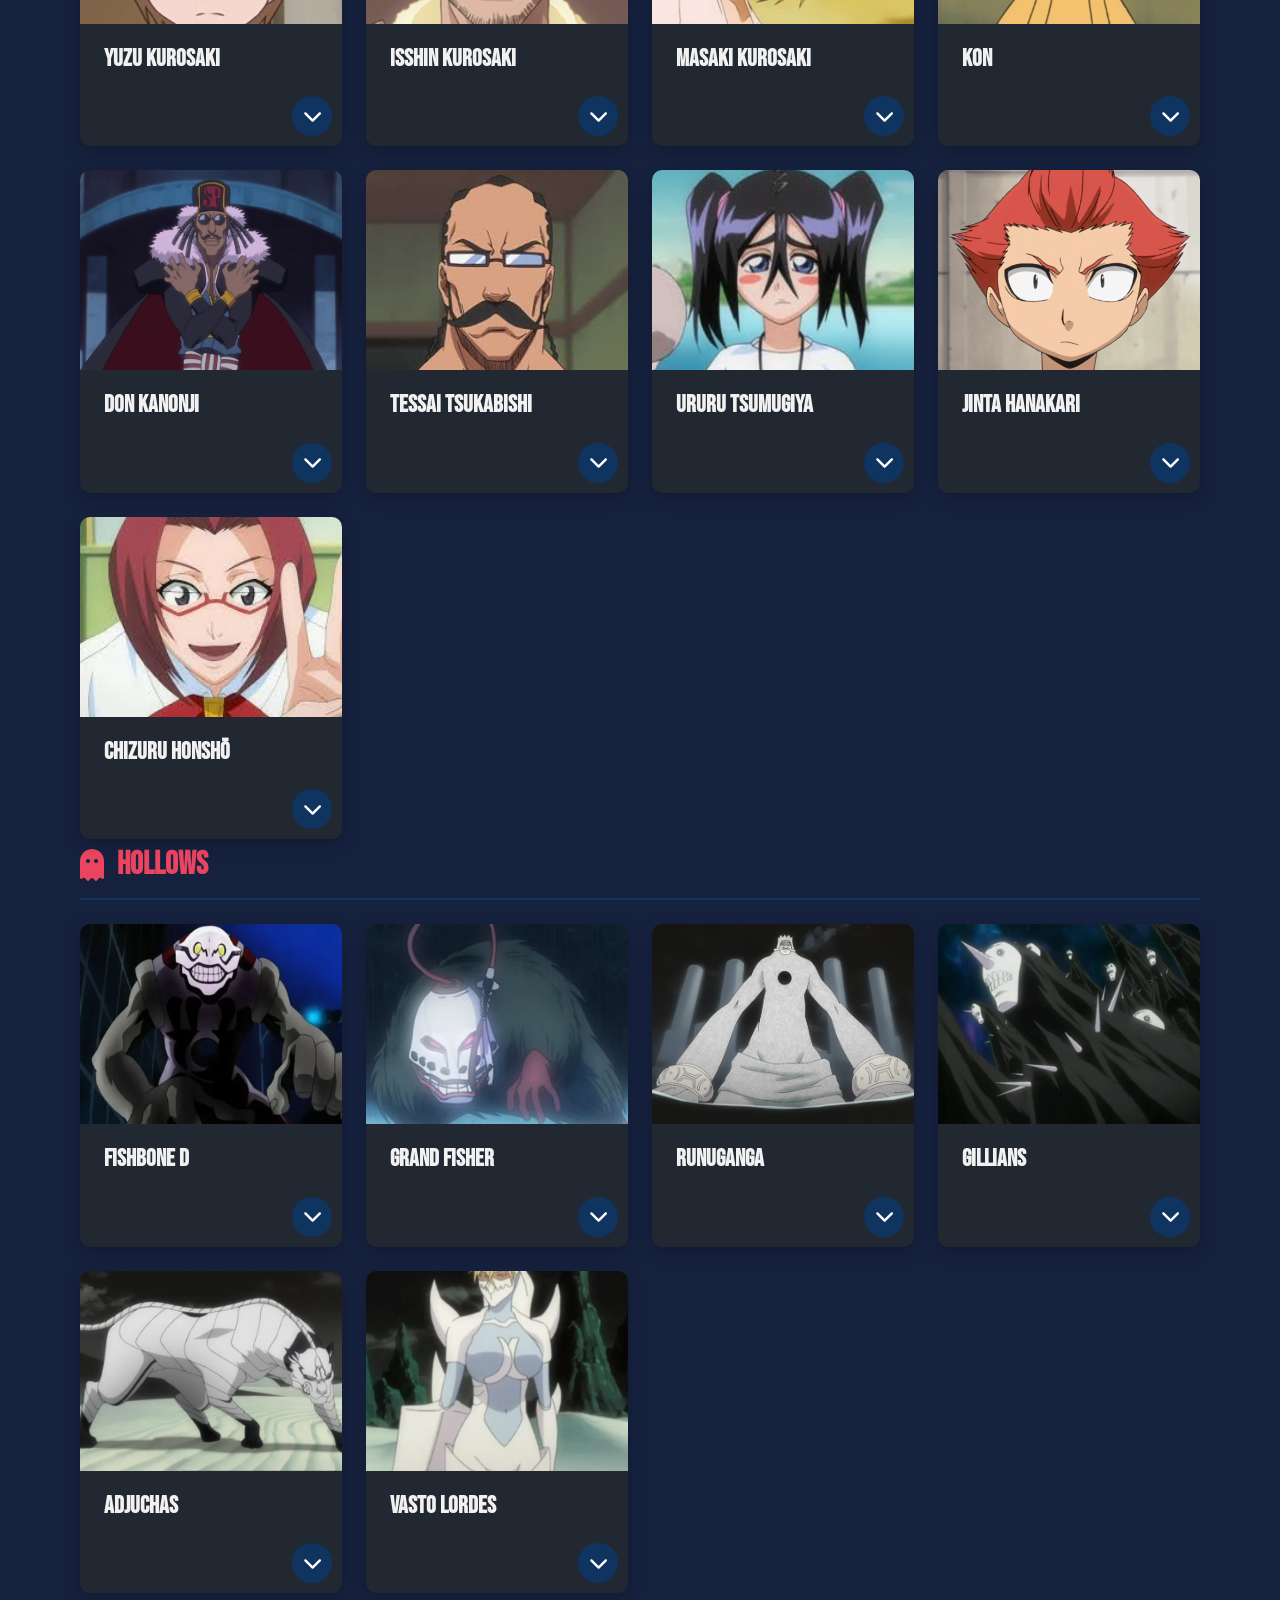
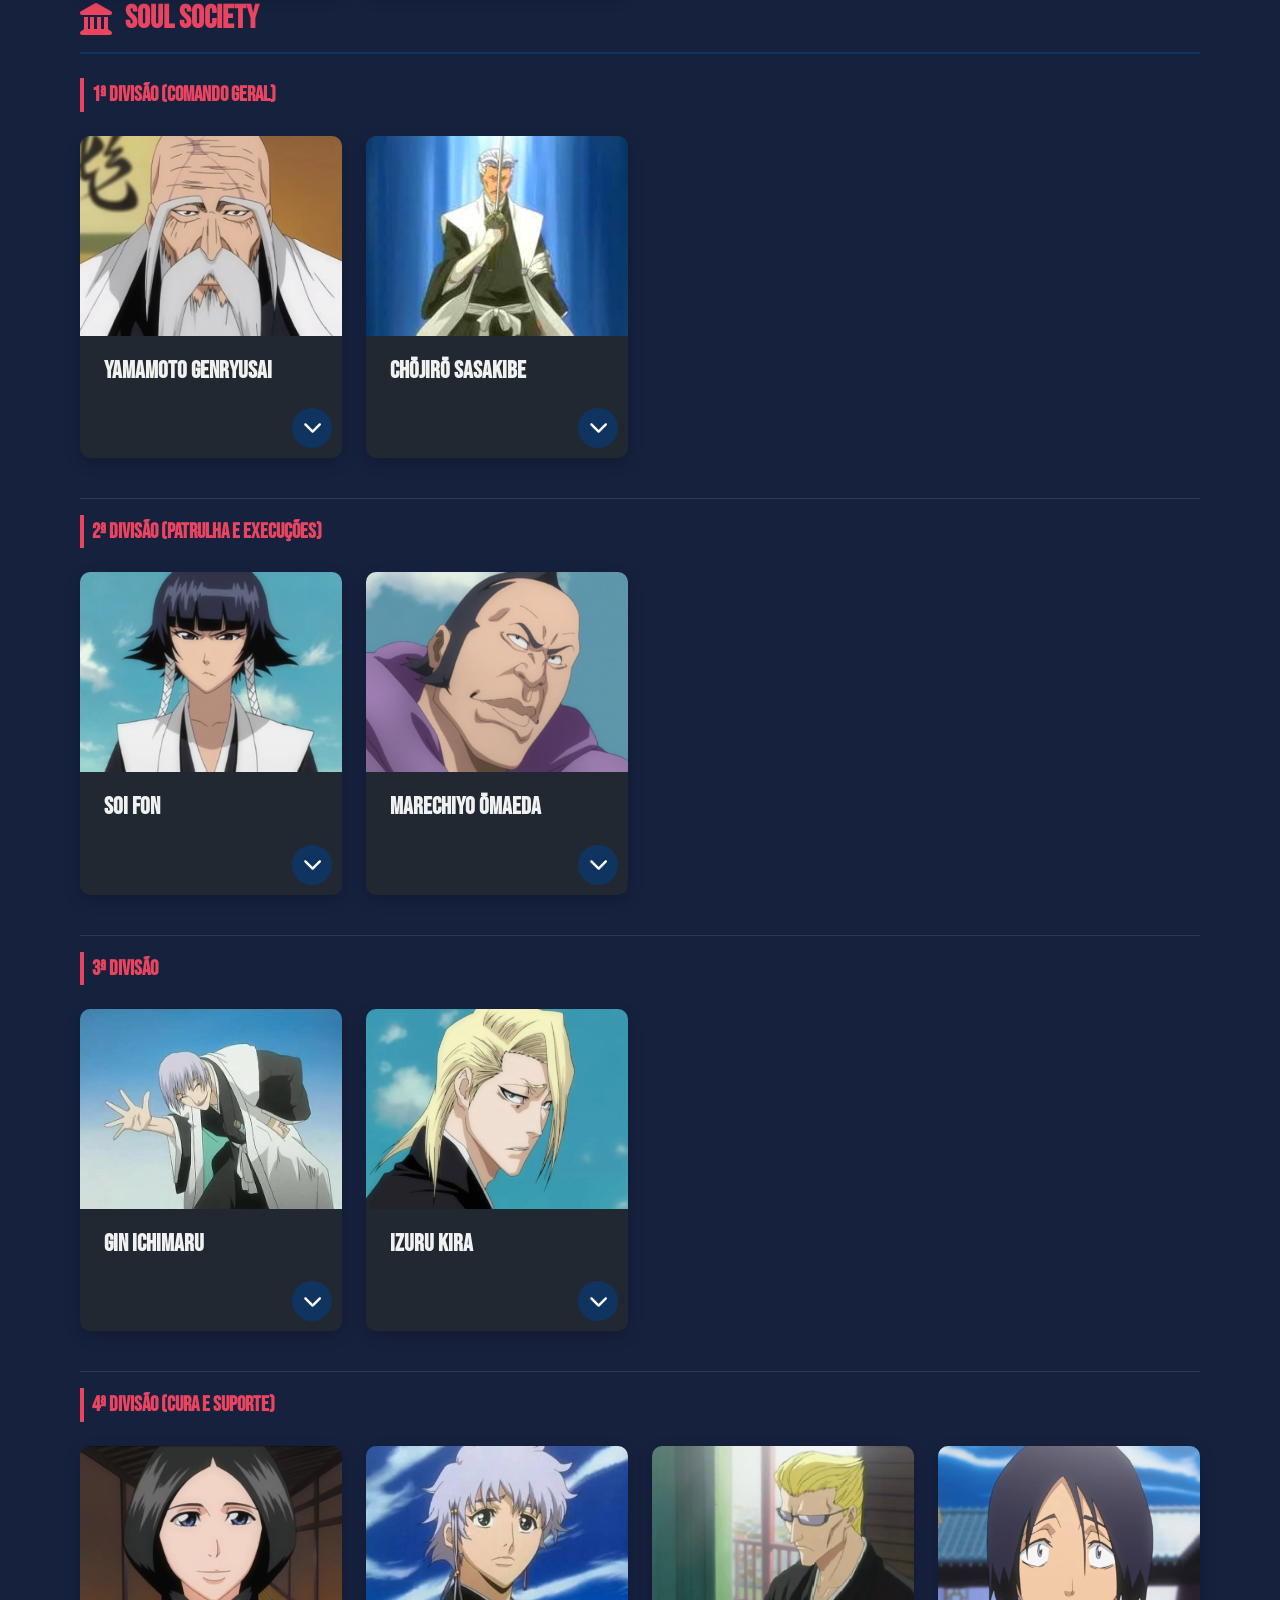
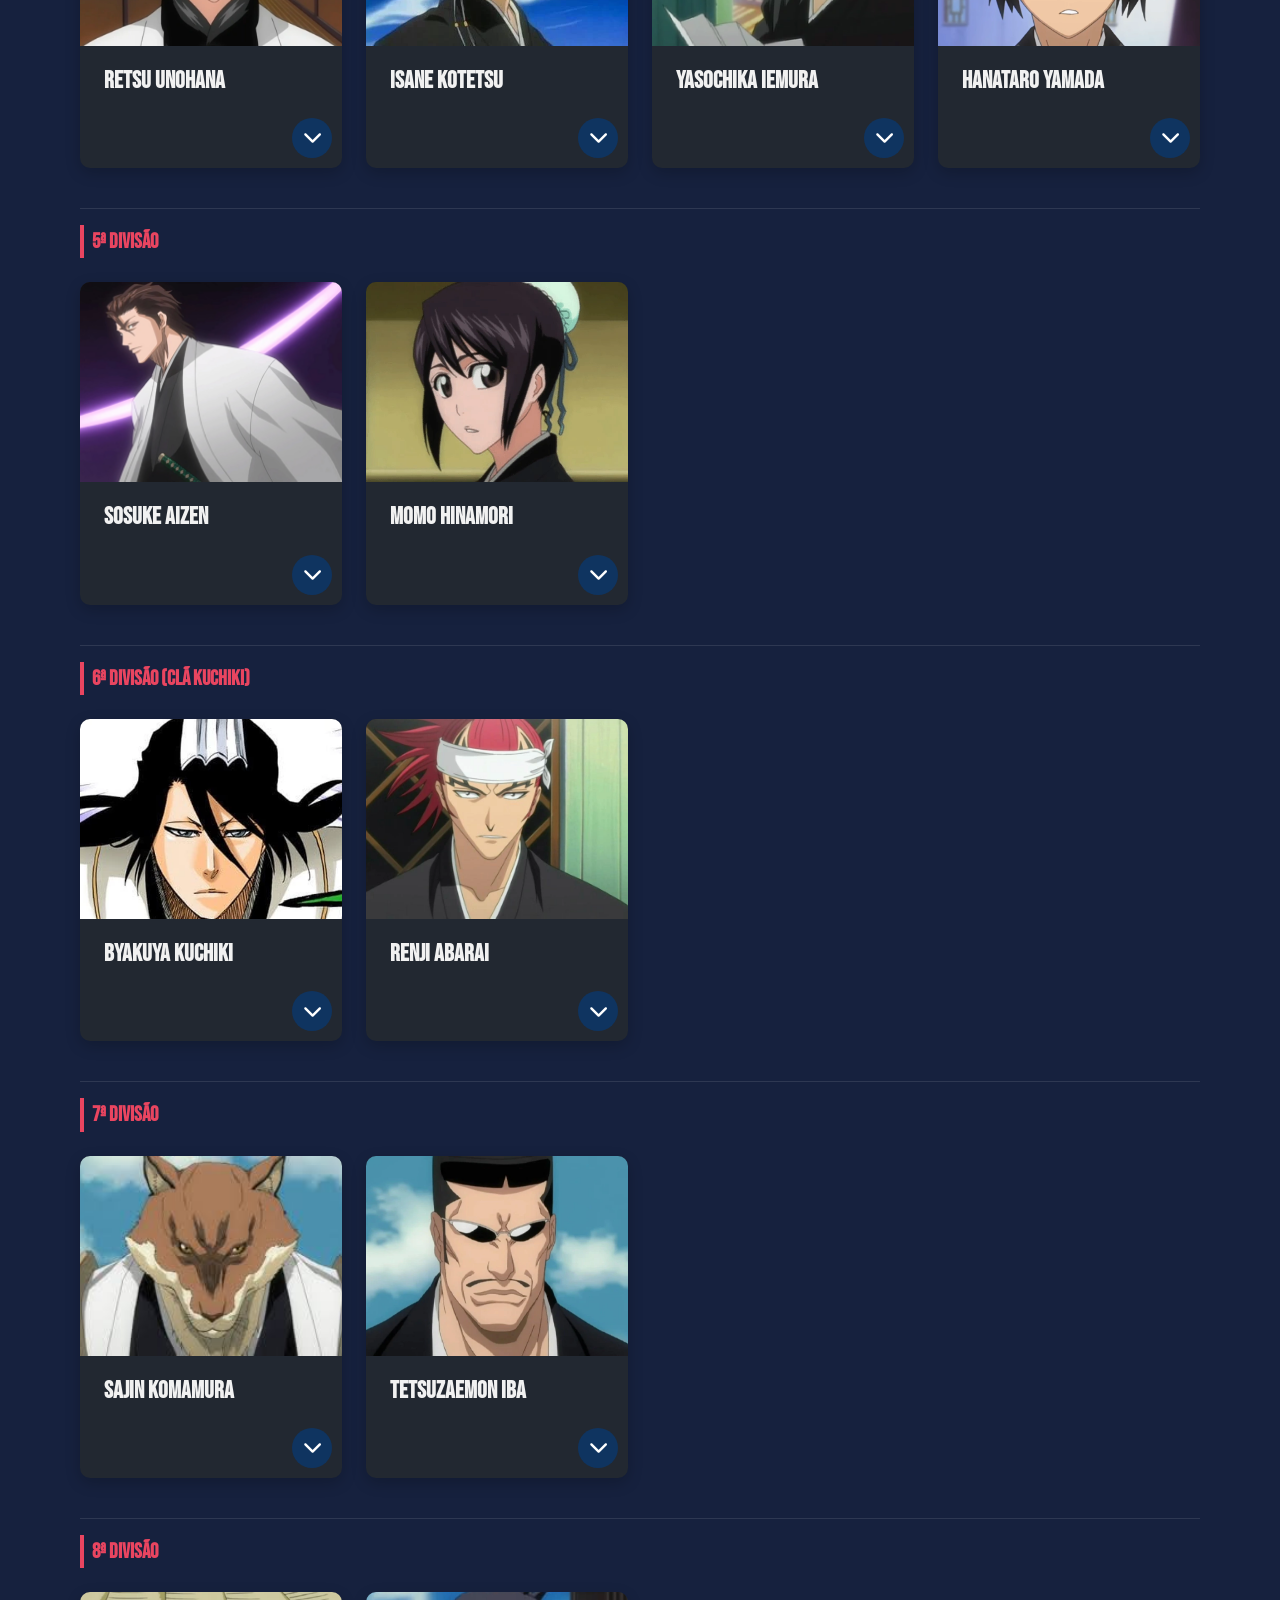
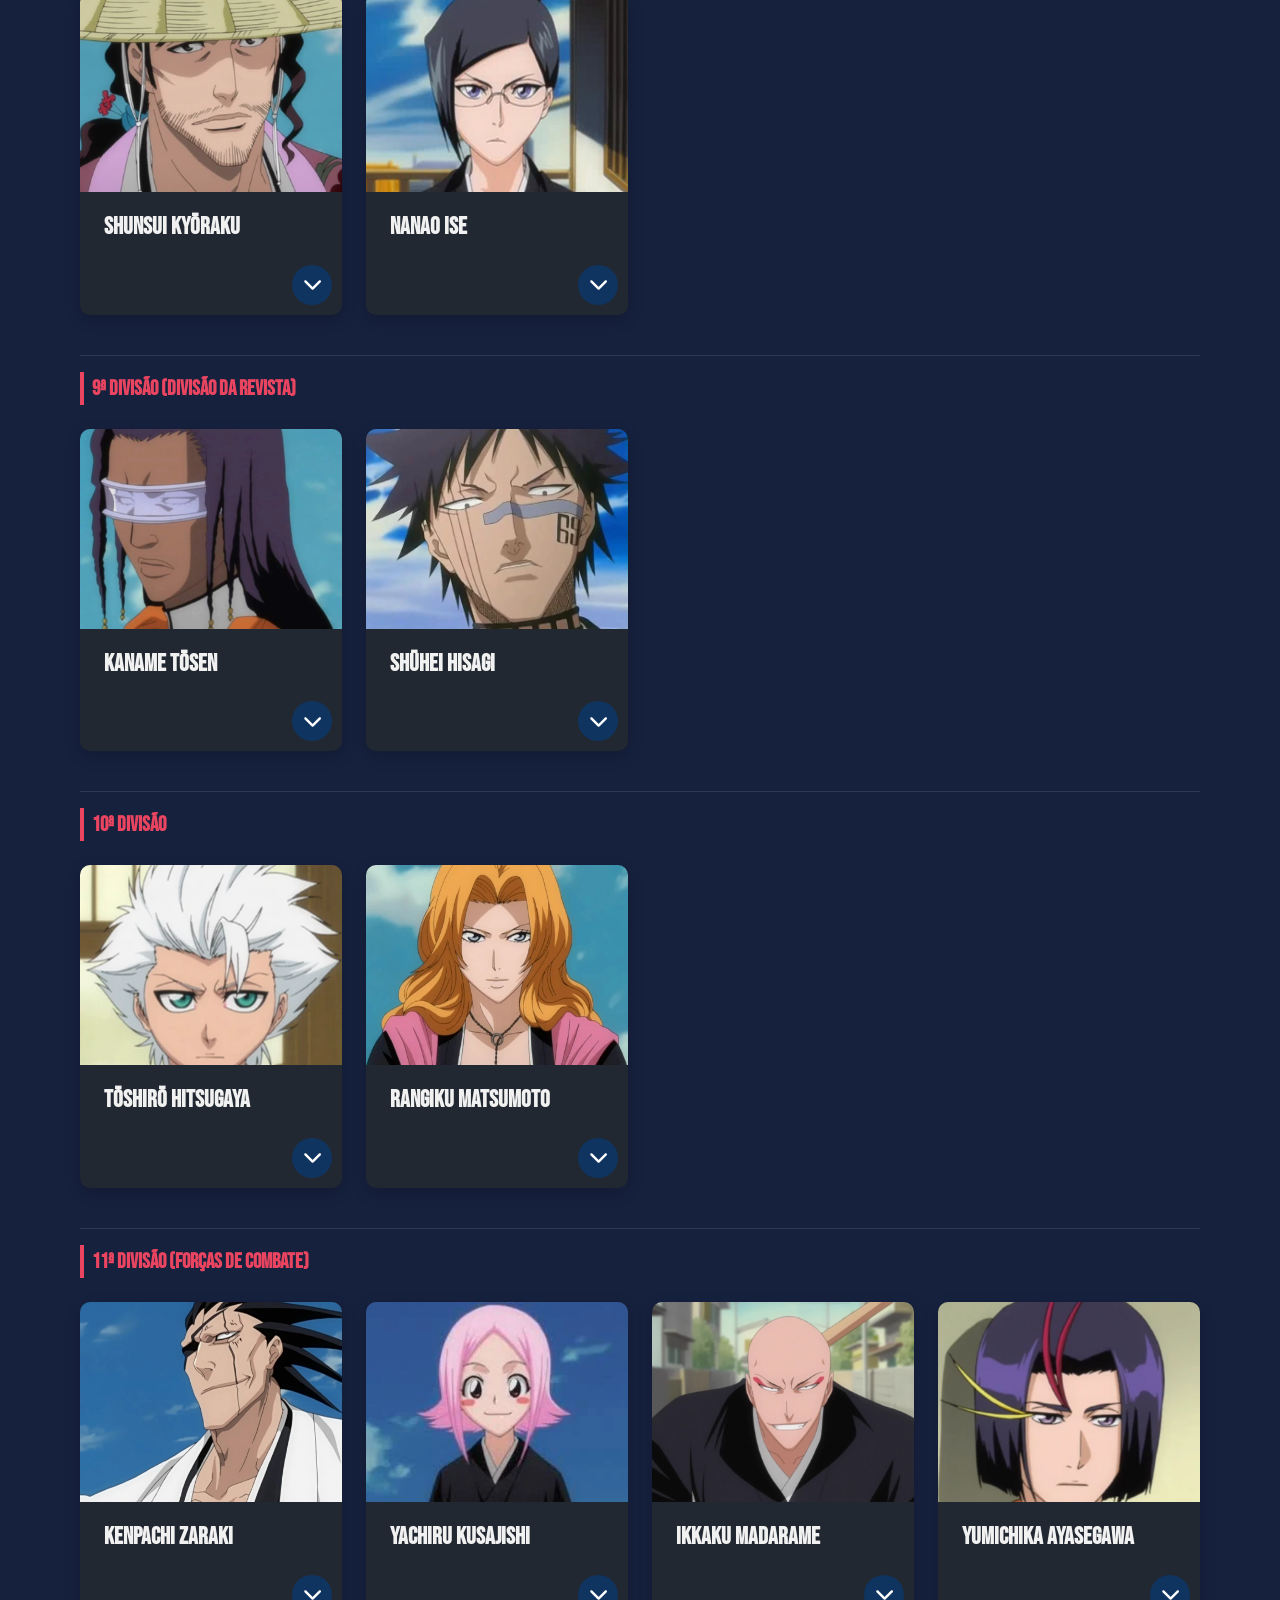
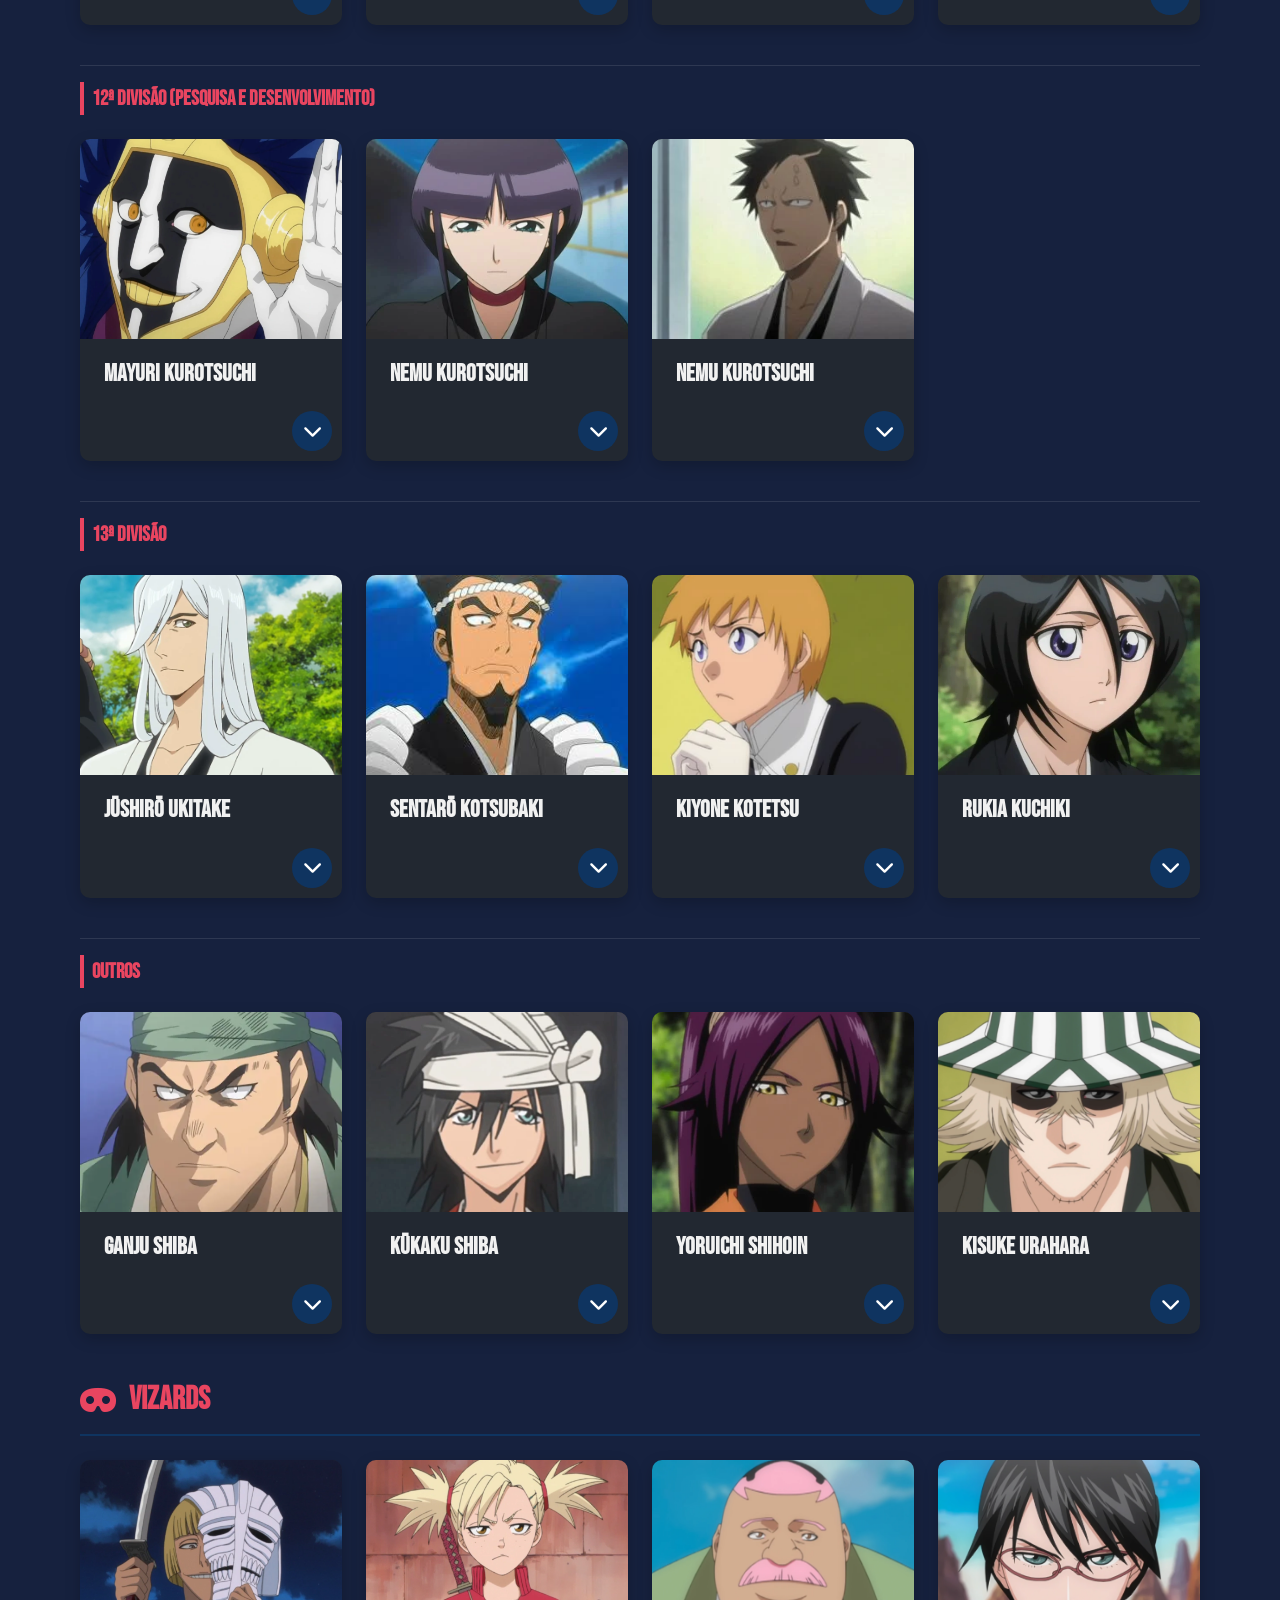
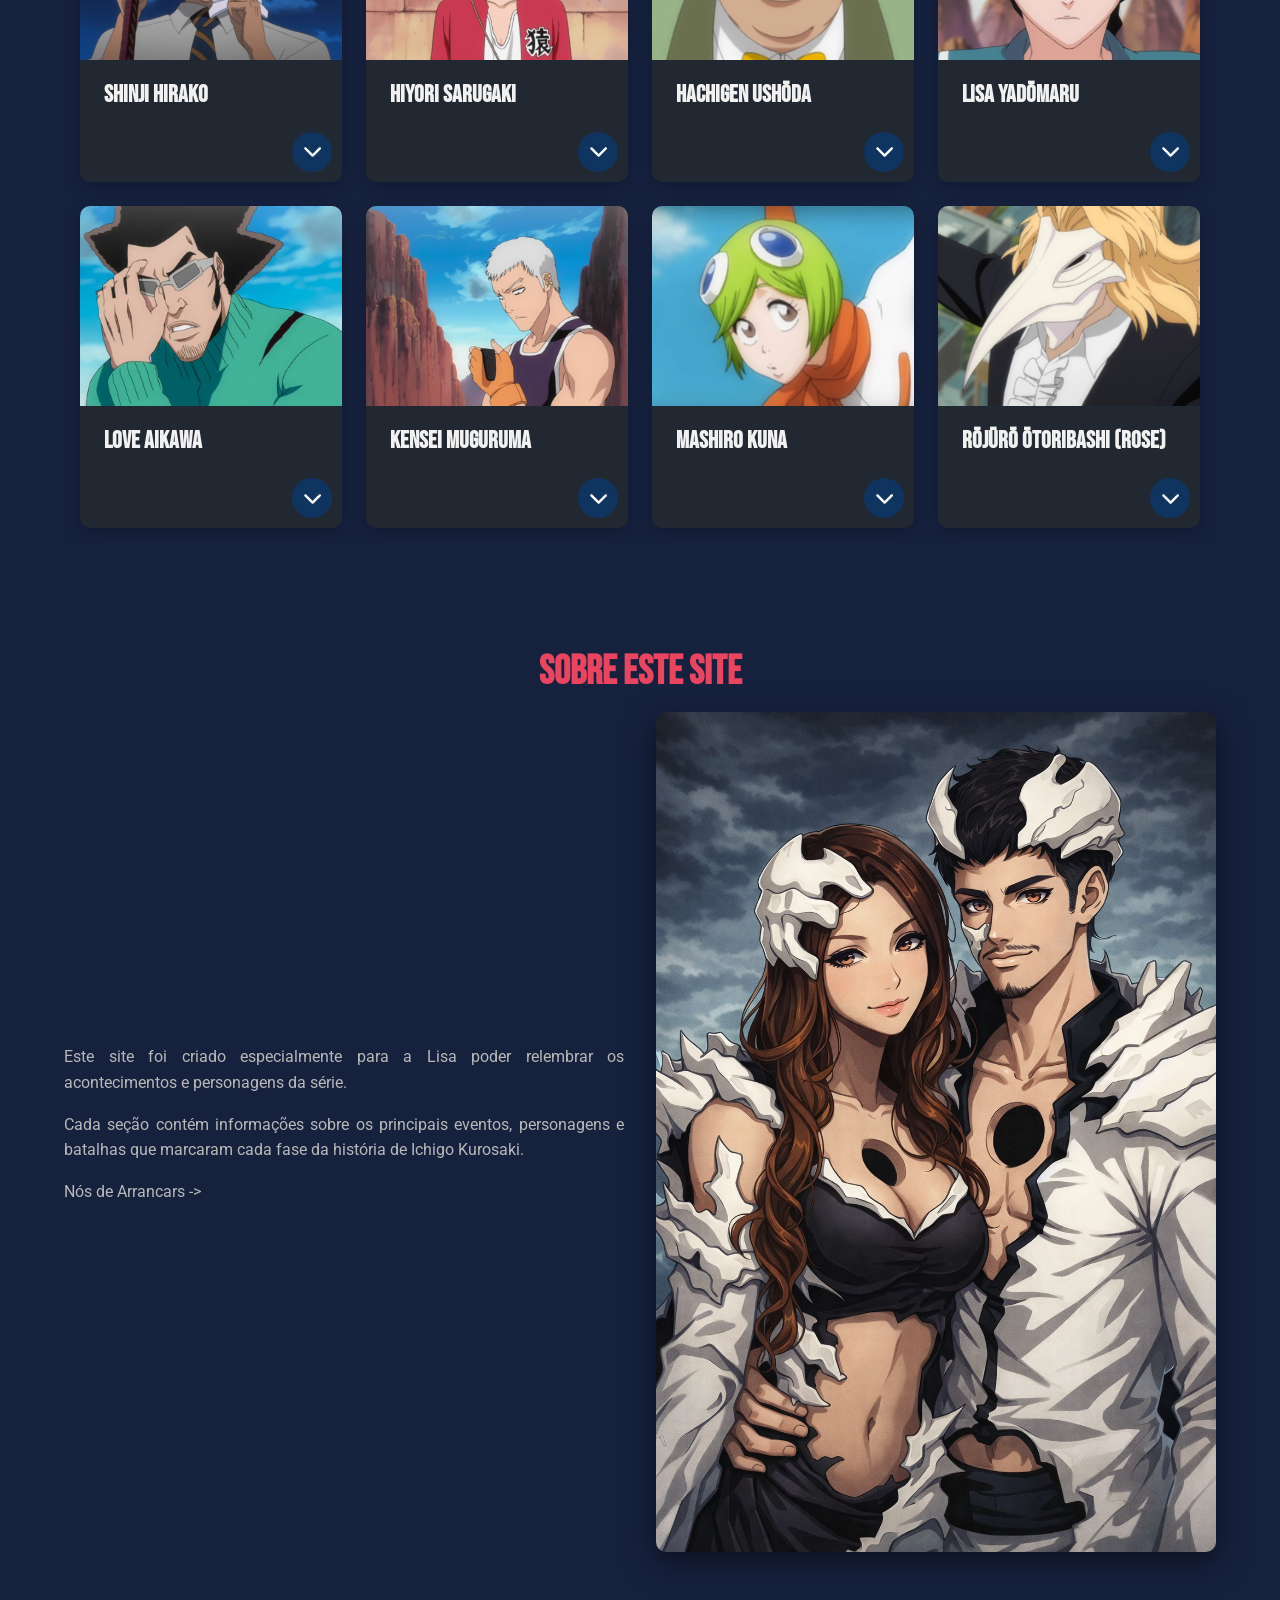
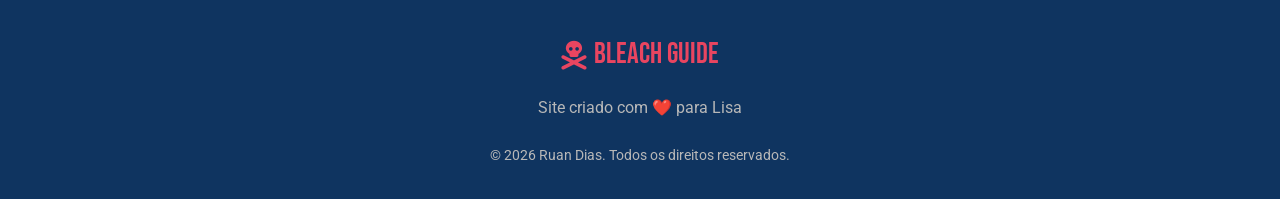
==== commit a891b043: "commit" ====
--- a/index.html
+++ b/index.html
@@ -180,1841 +180,1875 @@
             <h2 class="section-title">Personagens de Bleach</h2>
             <p class="section-subtitle">Explore os principais personagens de cada grupo</p>
             
-            <!-- Humanos da Cidade de Karakura -->
-            <div class="character-group">
-                <h3 class="group-title">
-                    <i class="fas fa-city"></i> Humanos - Karakura
-                </h3>
-                <div class="characters-grid">
+            <!-- Abas de Categorias -->
+            <div class="tabs-container">
+                <div class="tabs-header">
+                    <button class="tab-button active" data-tab="humanos">
+                        <i class="fas fa-users"></i>
+                        <span>Humanos</span>
+                    </button>
+                    <button class="tab-button" data-tab="hollows">
+                        <i class="fas fa-ghost"></i>
+                        <span>Hollows</span>
+                    </button>
+                    <button class="tab-button" data-tab="soul-society">
+                        <i class="fas fa-landmark"></i>
+                        <span>Soul Society</span>
+                    </button>
+                    <button class="tab-button" data-tab="vizards">
+                        <i class="fas fa-mask"></i>
+                        <span>Vizards</span>
+                    </button>
+                    <button class="tab-button" data-tab="arrancars">
+                        <i class="fas fa-skull"></i>
+                        <span>Arrancars</span>
+                    </button>
+                    <button class="tab-button" data-tab="espadas">
+                        <i class="fas fa-crown"></i>
+                        <span>Espadas</span>
+                    </button>
+                </div>
+            
+                
+                <div class="tabs-content">
+                    <!-- Humanos da Cidade de Karakura -->
+                    <div class="tab-pane active" id="tab-humanos">
+                        <h3 class="group-title">
+                            <i class="fas fa-city"></i> Humanos - Karakura
+                        </h3>
+                        <div class="characters-grid">
+                            
+                            <!-- Personagem 1 - Ichigo Kurosaki -->
+                            <article class="character-card">
+                                <div class="character-image">
+                                    <img src="images/characters/humans/ichigo.webp" alt="Ichigo Kurosaki" class="char-img">
+                                </div>
+                                <h4 class="character-name">Ichigo Kurosaki</h4>
+                                <div class="character-details">
+                                    <p><strong>Idade:</strong> 15- anos</p>
+                                    <p><strong>Habilidades:</strong> Shinigami substituto, "Vizard"</p>
+                                    <p><strong>Zanpakutō:</strong> Zangetsu</p>
+                                    <p><strong>Bankai:</strong> Tensa Zangetsu</p>
+                                    <p><strong>Família:</strong> Isshin (pai), Masaki (mãe), Yuzu e Karin (irmãs)</p>
+                                    <p>Protagonista da série, estudante do ensino médio que pode ver fantasmas desde criança. Após conhecer Rukia Kuchiki, torna-se um Shinigami substituto para proteger sua cidade dos Hollows.</p>
+                                </div>
+                                <button class="character-toggle" aria-label="Mostrar detalhes">
+                                    <i class="fas fa-chevron-down"></i>
+                                </button>
+                            </article>
+                            
+                            <!-- Personagem 2 - Orihime Inoue -->
+                            <article class="character-card">
+                                <div class="character-image">
+                                    <img src="images/characters/humans/orihime.jpg" alt="Orihime Inoue" class="char-img">
+                                </div>
+                                <h4 class="character-name">Orihime Inoue</h4>
+                                <div class="character-details">
+                                    <p><strong>Idade:</strong> 15-17 anos</p>
+                                    <p><strong>Habilidades:</strong> Poderes de cura e defesa</p>
+                                    <p><strong>Habilidade Especial:</strong> Shun Shun Rikka (Seis Fadas)</p>
+                                    <p><strong>Poderes:</strong> Santen Kesshun (defesa), Soten Kisshun (cura), Koten Zanshun (ataque)</p>
+                                    <p><strong>Característica:</strong> Cabelo laranja e comida estranha</p>
+                                    <p>Colegial da classe 1-3 da Karakura High School. Órfã que vive com seu irmão mais velho. Desenvolve poderes espirituais após ser marcada por um Hollow. Tem uma paixão não correspondida por Ichigo.</p>
+                                </div>
+                                <button class="character-toggle" aria-label="Mostrar detalhes">
+                                    <i class="fas fa-chevron-down"></i>
+                                </button>
+                            </article>
+
+                            <!-- Personagem 3 - Yasutora Sado (Chad) -->
+                            <article class="character-card">
+                                <div class="character-image">
+                                    <img src="images/characters/humans/chad.webp" alt="Chad" class="char-img">
+                                </div>
+                                <h4 class="character-name">Yasutora Sado (Chad)</h4>
+                                <div class="character-details">
+                                    <p><strong>Idade:</strong> 15-17 anos</p>
+                                    <p><strong>Habilidades:</strong> Fullbring, Braço Direito do Diabo, Braço Esquerdo do Diabo</p>
+                                    <p><strong>Poderes:</strong> Força sobre-humana, El Directo, La Muerte</p>
+                                    <p><strong>Nacionalidade:</strong> Mexicano-japonês</p>
+                                    <p><strong>Característica:</strong> Gigante gentil, protege os fracos</p>
+                                    <p>Estudante da Karakura High School e melhor amigo de Ichigo. Mestiço mexicano-japonês com físico imponente, mas personalidade gentil. Desenvolve poderes Fullbring que se manifestam em seus braços.</p>
+                                </div>
+                                <button class="character-toggle" aria-label="Mostrar detalhes">
+                                    <i class="fas fa-chevron-down"></i>
+                                </button>
+                            </article>
+
+                            <!-- Personagem 4 - Uryū Ishida -->
+                            <article class="character-card">
+                                <div class="character-image">
+                                    <img src="images/characters/humans/uryu.webp" alt="Uryū Ishida" class="char-img">
+                                </div>
+                                <h4 class="character-name">Uryū Ishida</h4>
+                                <div class="character-details">
+                                    <p><strong>Idade:</strong> 15 anos</p>
+                                    <p><strong>Habilidades:</strong> Quincy, Letzt Stil, Ransōtengai</p>
+                                    <p><strong>Equipamento:</strong> Arco espiritual, Seele Schneider, Gintō</p>
+                                    <p><strong>Especialidade:</strong> Costura e artesanato</p>
+                                    <p><strong>Família:</strong> Ryūken Ishida (pai), último Quincy puro-sangue</p>
+                                    <p>Estudante da Karakura High School e o último Quincy puro-sangue. Inicialmente rival de Ichigo, torna-se seu aliado. Perfeccionista, excelente estudante e habilidoso com costura.</p>
+                                </div>
+                                <button class="character-toggle" aria-label="Mostrar detalhes">
+                                    <i class="fas fa-chevron-down"></i>
+                                </button>
+                            </article>
+
+                            <!-- Personagem 5 - Tatsuki Arisawa -->
+                            <article class="character-card">
+                                <div class="character-image">
+                                    <img src="images/characters/humans/tatsuki.webp" alt="Tatsuki Arisawa" class="char-img">
+                                </div>
+                                <h4 class="character-name">Tatsuki Arisawa</h4>
+                                <div class="character-details">
+                                    <p><strong>Idade:</strong> 15-17 anos</p>
+                                    <p><strong>Habilidades:</strong> Artes marciais, percepção espiritual limitada</p>
+                                    <p><strong>Esporte:</strong> Campeã de karatê</p>
+                                    <p><strong>Relacionamento:</strong> Melhor amiga de Orihime desde a infância</p>
+                                    <p><strong>Personalidade:</strong> Protetora, forte, tomboy</p>
+                                    <p>Colegial e melhor amiga de infância de Orihime. Campeã de karatê com forte senso de justiça. Tem percepção espiritual limitada que lhe permite sentir presenças, mas não vê espíritos claramente.</p>
+                                </div>
+                                <button class="character-toggle" aria-label="Mostrar detalhes">
+                                    <i class="fas fa-chevron-down"></i>
+                                </button>
+                            </article>
+
+                            <!-- Personagem 6 - Keigo Asano -->
+                            <article class="character-card">
+                                <div class="character-image">
+                                    <img src="images/characters/humans/keigo.jpg" alt="Keigo Asano" class="char-img">
+                                </div>
+                                <h4 class="character-name">Keigo Asano</h4>
+                                <div class="character-details">
+                                    <p><strong>Idade:</strong> 15-17 anos</p>
+                                    <p><strong>Habilidade:</strong> Percepção espiritual muito baixa</p>
+                                    <p><strong>Personalidade:</strong> Extrovertido, dramático, leal</p>
+                                    <p><strong>Família:</strong> Família rica, pai é dono de hospital</p>
+                                    <p><strong>Relacionamento:</strong> Melhor amigo de Mizuiro</p>
+                                    <p>Colegial extrovertido e dramático da classe de Ichigo. Filho de uma família rica, é inconsciente dos eventos espirituais ao seu redor. Muito leal a seus amigos apesar de seu comportamento exagerado.</p>
+                                </div>
+                                <button class="character-toggle" aria-label="Mostrar detalhes">
+                                    <i class="fas fa-chevron-down"></i>
+                                </button>
+                            </article>
+
+                            <!-- Personagem 7 - Mizuiro Kojima -->
+                            <article class="character-card">
+                                <div class="character-image">
+                                    <img src="images/characters/humans/mizuiro.webp" alt="Mizuiro Kojima" class="char-img">
+                                </div>
+                                <h4 class="character-name">Mizuiro Kojima</h4>
+                                <div class="character-details">
+                                    <p><strong>Idade:</strong> 15-17 anos</p>
+                                    <p><strong>Habilidade:</strong> Percepção espiritual moderada</p>
+                                    <p><strong>Característica:</strong> Aparência andrógina, popular com mulheres mais velhas</p>
+                                    <p><strong>Personalidade:</strong> Calmo, analítico, prático</p>
+                                    <p><strong>Relacionamento:</strong> Melhor amigo de Keigo</p>
+                                    <p>Colegial com aparência andrógina e personalidade calma. É popular entre mulheres mais velhas. Tem uma percepção espiritual moderada que lhe permite sentir quando algo estranho está acontecendo, mas prefere não se envolver.</p>
+                                </div>
+                                <button class="character-toggle" aria-label="Mostrar detalhes">
+                                    <i class="fas fa-chevron-down"></i>
+                                </button>
+                            </article>
+
+                            <!-- Personagem 8 - Karin Kurosaki -->
+                            <article class="character-card">
+                                <div class="character-image">
+                                    <img src="images/characters/humans/karin.webp" alt="Karin Kurosaki" class="char-img">
+                                </div>
+                                <h4 class="character-name">Karin Kurosaki</h4>
+                                <div class="character-details">
+                                    <p><strong>Idade:</strong> 11-13 anos</p>
+                                    <p><strong>Habilidades:</strong> Percepção espiritual forte, ver fantasmas</p>
+                                    <p><strong>Esporte:</strong> Jogadora de futebol talentosa</p>
+                                    <p><strong>Personalidade:</strong> Tsundere, prática, protetora</p>
+                                    <p><strong>Família:</strong> Irmã mais nova de Ichigo, gêmea de Yuzu</p>
+                                    <p>Irmã gêmea mais nova de Ichigo. Tem forte percepção espiritual e pode ver fantasmas claramente. Personalidade tsundere que esconde seus sentimentos. Excelente jogadora de futebol.</p>
+                                </div>
+                                <button class="character-toggle" aria-label="Mostrar detalhes">
+                                    <i class="fas fa-chevron-down"></i>
+                                </button>
+                            </article>
+
+                            <!-- Personagem 9 - Yuzu Kurosaki -->
+                            <article class="character-card">
+                                <div class="character-image">
+                                    <img src="images/characters/humans/yuzu.webp" alt="Yuzu Kurosaki" class="char-img">
+                                </div>
+                                <h4 class="character-name">Yuzu Kurosaki</h4>
+                                <div class="character-details">
+                                    <p><strong>Idade:</strong> 11-13 anos</p>
+                                    <p><strong>Habilidades:</strong> Percepção espiritual baixa, habilidades domésticas</p>
+                                    <p><strong>Personalidade:</strong> Doce, materna, responsável</p>
+                                    <p><strong>Família:</strong> Irmã mais nova de Ichigo, gêmea de Karin</p>
+                                    <p><strong>Característica:</strong> Cuidadosa com a família, boa cozinheira</p>
+                                    <p>Irmã gêmea mais nova de Ichigo. Tem percepção espiritual muito baixa. Assume o papel materno na família após a morte da mãe. Personalidade doce e responsável que cuida da casa e da família.</p>
+                                </div>
+                                <button class="character-toggle" aria-label="Mostrar detalhes">
+                                    <i class="fas fa-chevron-down"></i>
+                                </button>
+                            </article>
+
+                            <!-- Personagem 10 - Isshin Kurosaki -->
+                            <article class="character-card">
+                                <div class="character-image">
+                                    <img src="images/characters/humans/isshin.webp" alt="Isshin Kurosaki" class="char-img">
+                                </div>
+                                <h4 class="character-name">Isshin Kurosaki</h4>
+                                <div class="character-details">
+                                    <p><strong>Idade:</strong> Aproximadamente 40 anos</p>
+                                    <p><strong>Habilidades:</strong> Ex-capitão Shinigami, Getsuga Tenshō</p>
+                                    <p><strong>Zanpakutō:</strong> Engetsu</p>
+                                    <p><strong>Profissão:</strong> Médico da clínica Kurosaki</p>
+                                    <p><strong>Família:</strong> Pai de Ichigo, Karin e Yuzu, marido de Masaki</p>
+                                    <p>Pai de Ichigo. Comportamento excêntrico mas profundamente protetor com seus filhos.</p>
+                                </div>
+                                <button class="character-toggle" aria-label="Mostrar detalhes">
+                                    <i class="fas fa-chevron-down"></i>
+                                </button>
+                            </article>
+
+                            <!-- Masaki Kurosaki -->
+                            <article class="character-card">
+                                <div class="character-image">
+                                    <img src="images/characters/humans/masaki.webp" alt="Masaki Kurosaki" class="char-img">
+                                </div>
+                                <h4 class="character-name">Masaki Kurosaki</h4>
+                                <div class="character-details">
+                                    <p><strong>Status:</strong> Falecida (9 de Junho)</p>
+                                    <p><strong>Parentesco:</strong> Mãe de Ichigo, esposa de Isshin</p>
+                                    <!-- <p><strong>Origem:</strong> Quincy puro-sangue do clã Kurosaki</p> -->
+                                    <p><strong>Sacrifício:</strong> Protegeu Ichigo de Grand Fisher</p>
+                                    <!-- <p><strong>Legado:</strong> Seu sangue Quincy é herdado por Ichigo</p> -->
+                                    <!-- <p>Quincy que se casou com o Shinigami Isshin Kurosaki. Sua união única (Quincy + Shinigami) influenciou as habilidades híbridas de Ichigo. Morreu protegendo Ichigo quando ele tinha 9 anos, deixando trauma profundo.</p> -->
+                                </div>
+                                <button class="character-toggle" aria-label="Mostrar detalhes">
+                                    <i class="fas fa-chevron-down"></i>
+                                </button>
+                            </article>
+                            
+                            <!-- Kon -->
+                            <article class="character-card">
+                                <div class="character-image">
+                                    <img src="images/characters/humans/kon.webp" alt="Kon" class="char-img">
+                                </div>
+                                <h4 class="character-name">Kon</h4>
+                                <div class="character-details">
+                                    <p><strong>Tipo:</strong> Alma Artificial</p>
+                                    <p><strong>Corpos:</strong> Leão de pelúcia / Corpo de Ichigo</p>
+                                    <p><strong>Criação:</strong> Projeto Mod-Soul do 12º Esquadrão</p>
+                                    <p><strong>Defeito:</strong> Personalidade muito independente</p>
+                                    <p>Alma artifical defeituosa que deveria ser destruída, mas escapou. Habita um corpo de leão de pelúcia dado por Urahara. Pode possuir o corpo de Ichigo quando ele está em forma de Shinigami. Apesar de cômico, ajuda em várias situações.</p>
+                                </div>
+                                <button class="character-toggle" aria-label="Mostrar detalhes">
+                                    <i class="fas fa-chevron-down"></i>
+                                </button>
+                            </article>
+
+                            <!-- Don Kanonji -->
+                            <article class="character-card">
+                                <div class="character-image">
+                                    <img src="images/characters/humans/kanonji.webp" alt="Don Kanonji" class="char-img">
+                                </div>
+                                <h4 class="character-name">Don Kanonji</h4>
+                                <div class="character-details">
+                                    <p><strong>Profissão:</strong> Mago/Exorcista de TV</p>
+                                    <p><strong>Programa:</strong> "Kanonji, Vamos Exorcizar!" (Kanonji-san to Ja no Kai)</p>
+                                    <p><strong>Técnica:</strong> Kanonball (Kanon Beru - bola espiritual)</p>
+                                    <p><strong>Famosa:</strong> "Meninos e meninas da audiência!"</p>
+                                    <p><strong>Desenvolvimento:</strong> Adquire poderes reais após conhecer Ichigo</p>
+                                    <p>Celebridade de TV que inicialmente era um farsante, mas desenvolve genuínos poderes espirituais. Cria o "Kanonball" após ser inspirado por Ichigo. Torna-se aliado valioso apesar de seu estilo excêntrico.</p>
+                                </div>
+                                <button class="character-toggle" aria-label="Mostrar detalhes">
+                                    <i class="fas fa-chevron-down"></i>
+                                </button>
+                            </article>
+
+                            <!-- Tessai Tsukabishi -->
+                            <article class="character-card">
+                                <div class="character-image">
+                                    <img src="images/characters/humans/tessai.jpg" alt="Tessai Tsukabishi" class="char-img">
+                                </div>
+                                <h4 class="character-name">Tessai Tsukabishi</h4>
+                                <div class="character-details">
+                                    <!-- <p><strong>Cargo Anterior:</strong> Capitão do Kido Corps</p> -->
+                                    <p><strong>Especialidade:</strong> Kidō</p>
+                                    <p><strong>Título:</strong> "Grande Mestre do Kidō"</p>
+                                    <p><strong>Habilidades:</strong> Kidō de nível 99, feitiços proibidos</p>
+                                    <!-- <p><strong>Exílio:</strong> Fugiu com Urahara do mundo espiritual</p> -->
+                                    <p>...</p>
+                                </div>
+                                <button class="character-toggle" aria-label="Mostrar detalhes">
+                                    <i class="fas fa-chevron-down"></i>
+                                </button>
+                            </article>
+
+                            <!-- Ururu Tsumugiya -->
+                            <article class="character-card">
+                                <div class="character-image">
+                                    <img src="images/characters/humans/ururu.jpg" alt="Ururu Tsumugiya" class="char-img">
+                                </div>
+                                <h4 class="character-name">Ururu Tsumugiya</h4>
+                                <div class="character-details">
+                                    <p><strong>Natureza:</strong> Artificial human soul (criada por Urahara)</p>
+                                    <p><strong>Função:</strong> Assistente da Urahara Shop</p>
+                                    <p><strong>Habilidade Oculta:</strong> Modo de combate automático</p>
+                                    <p><strong>Força:</strong> Capaz de derrotar Hollows sozinha</p>
+                                    <p><strong>Personalidade:</strong> Tímida, obediente, protetora</p>
+                                    <p>Criada artificialmente por Urahara para ser sua assistente. Quando a loja é ameaçada, entra em modo de combate automático com habilidades surpreendentes. Tem forte vínculo com Jinta.</p>
+                                </div>
+                                <button class="character-toggle" aria-label="Mostrar detalhes">
+                                    <i class="fas fa-chevron-down"></i>
+                                </button>
+                            </article>
+
+                            <!-- Jinta Hanakari -->
+                            <article class="character-card">
+                                <div class="character-image">
+                                    <img src="images/characters/humans/jinta.webp" alt="Jinta Hanakari" class="char-img">
+                                </div>
+                                <h4 class="character-name">Jinta Hanakari</h4>
+                                <div class="character-details">
+                                    <p><strong>Natureza:</strong> Artificial human soul (criado por Urahara)</p>
+                                    <p><strong>Arma:</strong> Tessen (bastão de ferro gigante)</p>
+                                    <p><strong>Força:</strong> Pode levantar e arremessar objetos pesados</p>
+                                    <p><strong>Atitude:</strong> Preguiçoso, arrogante, mas trabalhador quando necessário</p>
+                                    <p><strong>Relacionamento:</strong> Protetor com Ururu</p>
+                                    <p>Criado artificialmente por Urahara. Frequentemente tenta fugir do trabalho, mas é surpreendentemente forte quando precisa proteger a loja ou Ururu. Tem rivalidade cômica com Kon.</p>
+                                </div>
+                                <button class="character-toggle" aria-label="Mostrar detalhes">
+                                    <i class="fas fa-chevron-down"></i>
+                                </button>
+                            </article>
+
+                            <!-- Chizuru Honshō -->
+                            <article class="character-card">
+                                <div class="character-image">
+                                    <img src="images/characters/humans/chizuru.jpg" alt="Chizuru Honshō" class="char-img">
+                                </div>
+                                <h4 class="character-name">Chizuru Honshō</h4>
+                                <div class="character-details">
+                                    <p><strong>Personalidade:</strong> Lésbica assumida e agressiva</p>
+                                    <p><strong>Obsessão:</strong> Orihime Inoue (chama-a de "minha princesa")</p>
+                                    <p><strong>Percepção:</strong> Pode sentir eventos espirituais</p>
+                                    <p><strong>Função no Grupo:</strong> Alívio cômico, amiga leal</p>
+                                    <p><strong>Característica:</strong> Sempre tenta beijar ou tocar Orihime</p>
+                                    <p>Colegial extrovertida e lésbica assumida que é obsessivamente apaixonada por Orihime. Apesar do comportamento exagerado, é genuinamente leal e protetora com suas amigas. Nota atividades espirituais mas geralmente as ignora.</p>
+                                </div>
+                                <button class="character-toggle" aria-label="Mostrar detalhes">
+                                    <i class="fas fa-chevron-down"></i>
+                                </button>
+                            </article>
+                        </div>
+                    </div>
+
+                    <!-- Hollows -->
+                    <div class="tab-pane active" id="tab-hollows">
+                        <h3 class="group-title">
+                            <i class="fas fa-ghost"></i> Hollows
+                        </h3>
+                        <div class="characters-grid">
+                            
+                            <!-- Fishbone D -->
+                            <article class="character-card">
+                                <div class="character-image">
+                                    <img src="images/characters/hollows/fishbone.webp" alt="Fishbone D" class="char-img">
+                                </div>
+                                <h4 class="character-name">Fishbone D</h4>
+                                <div class="character-details">
+                                    <p><strong>Tipo:</strong> Hollow Comum</p>
+                                    <p><strong>Primeira Aparição:</strong> Episódio 1</p>
+                                    <p><strong>Localização:</strong> Karakura Town</p>
+                                    <p><strong>Características:</strong> Corpo esquelético branco, forma de peixe</p>
+                                    <p>O Hollow que ataca a casa dos Kurosaki no primeiro episódio, forçando Rukia a dar seus poderes a Ichigo. Foi derrotado por Ichigo em sua primeira transformação como Shinigami.</p>
+                                </div>
+                                <button class="character-toggle" aria-label="Mostrar detalhes">
+                                    <i class="fas fa-chevron-down"></i>
+                                </button>
+                            </article>
+                            
+                            <!-- Grand Fisher -->
+                            <article class="character-card">
+                                <div class="character-image">
+                                    <img src="images/characters/hollows/grand-fisher.webp" alt="Grand Fisher" class="char-img">
+                                </div>
+                                <h4 class="character-name">Grand Fisher</h4>
+                                <div class="character-details">
+                                    <p><strong>Tipo:</strong> Hollow Forte</p>
+                                    <p><strong>Habilidade Especial:</strong> Ilusão através de isca</p>
+                                    <p><strong>Vítima Famosa:</strong> Masaki Kurosaki (mãe de Ichigo)</p>
+                                    <p><strong>Derrotado por:</strong> Isshin Kurosaki</p>
+                                    <p>Um Hollow que matou a mãe de Ichigo há 6 anos. Usa uma isca para atrair suas vítimas, assumindo a forma de entes queridos. Reaparece anos depois para atacar Ichigo.</p>
+                                </div>
+                                <button class="character-toggle" aria-label="Mostrar detalhes">
+                                    <i class="fas fa-chevron-down"></i>
+                                </button>
+                            </article>
+
+                            <!-- Runuganga -->
+                            <article class="character-card">
+                                <div class="character-image">
+                                    <img src="images/characters/hollows/runuganga.webp" alt="Runuganga" class="char-img">
+                                </div>
+                                <h4 class="character-name">Runuganga</h4>
+                                <div class="character-details">
+                                    <p><strong>Tipo:</strong> Hollow Arrancarizado</p>
+                                    <p><strong>Posição:</strong> Fracción de Baraggan</p>
+                                    <p><strong>Resurrección:</strong> Puño de Hierro</p>
+                                    <p><strong>Afiliação:</strong> Exército de Aizen</p>
+                                    <p>Um Hollow que se tornou Arrancar e serve como Fracción de Baraggan Louisenbairn, a Segunda Espada. Participa da batalha em Karakura Town durante a invasão Arrancar.</p>
+                                </div>
+                                <button class="character-toggle" aria-label="Mostrar detalhes">
+                                    <i class="fas fa-chevron-down"></i>
+                                </button>
+                            </article>
+
+                            <!-- Gillian -->
+                            <article class="character-card">
+                                <div class="character-image">
+                                    <img src="images/characters/hollows/gillian.webp" alt="Gillian" class="char-img">
+                                </div>
+                                <h4 class="character-name">Gillians</h4>
+                                <div class="character-details">
+                                    <p><strong>Classificação:</strong> Menos Grande Inferior</p>
+                                    <p><strong>Evolução:</strong> Formado por 100+ Hollows</p>
+                                    <p><strong>Característica:</strong> Corpo branco, máscara única</p>
+                                    <p><strong>Inteligência:</strong> Baixa, instintos primitivos</p>
+                                    <p>A forma mais básica de Menos Grande. Gillians são Hollows coletivos com pouca inteligência individual, agindo principalmente por instinto. A maioria fica presa nesta forma para sempre.</p>
+                                </div>
+                                <button class="character-toggle" aria-label="Mostrar detalhes">
+                                    <i class="fas fa-chevron-down"></i>
+                                </button>
+                            </article>
+
+                            <!-- Adjuchas -->
+                            <article class="character-card">
+                                <div class="character-image">
+                                    <img src="images/characters/hollows/adjucha.webp" alt="Adjuchas" class="char-img">
+                                </div>
+                                <h4 class="character-name">Adjuchas</h4>
+                                <div class="character-details">
+                                    <p><strong>Classificação:</strong> Hollow Evoluído</p>
+                                    <p><strong>Evolução:</strong> Gillian que recuperou consciência</p>
+                                    <p><strong>Característica:</strong> Forma única, inteligência humana</p>
+                                    <p><strong>Poder:</strong> Superior aos Gillians, pode usar Cero</p>
+                                    <p>Hollows que evoluíram de Gillians ao recuperar sua consciência individual. Têm forma única e inteligência equivalente à humana. Podem continuar evoluindo ou regredir para Gillian se forem feridos.</p>
+                                </div>
+                                <button class="character-toggle" aria-label="Mostrar detalhes">
+                                    <i class="fas fa-chevron-down"></i>
+                                </button>
+                            </article>
+
+                            <!-- Vasto Lorde -->
+                            <article class="character-card">
+                                <div class="character-image">
+                                    <img src="images/characters/hollows/vasto-lorde.webp" alt="Vasto Lorde" class="char-img">
+                                </div>
+                                <h4 class="character-name">Vasto Lordes</h4>
+                                <div class="character-details">
+                                    <p><strong>Classificação:</strong> Hollow Supremo</p>
+                                    <p><strong>Tamanho:</strong> Tamanho humano</p>
+                                    <p><strong>Raridade:</strong> Extremamente raros (menos de 10)</p>
+                                    <p><strong>Poder:</strong> Equivalente a capitão de Shinigami</p>
+                                    <p>A forma mais rara e poderosa de Hollow. Têm tamanho humano e poder espiritual massivo. Diz-se que apenas 10 existem em Hueco Mundo. Os Espadas de alto nível são Vasto Lordes Arrancarizados.</p>
+                                </div>
+                                <button class="character-toggle" aria-label="Mostrar detalhes">
+                                    <i class="fas fa-chevron-down"></i>
+                                </button>
+                            </article>
+                        </div>
+                    </div>
                     
-                    <!-- Personagem 1 - Ichigo Kurosaki -->
-                    <article class="character-card">
-                        <div class="character-image">
-                            <img src="images/characters/humans/ichigo.webp" alt="Ichigo Kurosaki" class="char-img">
+                    <!-- Soul Society -->
+                    <div class="tab-pane active" id="tab-soul-society">
+                        <h3 class="group-title">
+                            <i class="fas fa-landmark"></i> Soul Society
+                        </h3>
+                        
+                        <!-- 1ª Divisão -->
+                        <div class="division-subgroup">
+                            <h4 class="division-title">1ª Divisão (Comando Geral)</h4>
+                            <div class="characters-grid">
+                                <article class="character-card">
+                                    <div class="character-image">
+                                        <img src="images/characters/soul-society/division1/yamamoto.webp" alt="Yamamoto Genryusai" class="char-img">
+                                    </div>
+                                    <h4 class="character-name">Yamamoto Genryusai</h4>
+                                    <div class="character-details">
+                                        <p><strong>Cargo:</strong> Capitão-Comandante</p>
+                                        <p><strong>Zanpakutō:</strong> Ryūjin Jakka</p>
+                                        <p><strong>Bankai:</strong> Zanka no Tachi</p>
+                                        <p><strong>Idade:</strong> Mais de 2000 anos</p>
+                                        <p>Fundador da Academia Shinigami e capitão do 1º Esquadrão. O Shinigami mais poderoso em mil anos, com imensa experiência e sabedoria.</p>
+                                    </div>
+                                    <button class="character-toggle" aria-label="Mostrar detalhes">
+                                        <i class="fas fa-chevron-down"></i>
+                                    </button>
+                                </article>
+                                
+                                <article class="character-card">
+                                    <div class="character-image">
+                                        <img src="images/characters/soul-society/division1/sasakibe.jpg" alt="Chōjirō Sasakibe" class="char-img">
+                                    </div>
+                                    <h4 class="character-name">Chōjirō Sasakibe</h4>
+                                    <div class="character-details">
+                                        <p><strong>Cargo:</strong> Tenente do 1º Esquadrão</p>
+                                        <p><strong>Zanpakutō:</strong> Gonryōmaru</p>
+                                        <p><strong>Bankai:</strong> Kōkō Gonryō Rikyū</p>
+                                        <p><strong>Lealdade:</strong> Extremamente leal a Yamamoto</p>
+                                        <p>Tenente do 1º Esquadrão há séculos. Foi o primeiro capitão a alcançar Bankai após Yamamoto. Extremamente respeitoso e leal.</p>
+                                    </div>
+                                    <button class="character-toggle" aria-label="Mostrar detalhes">
+                                        <i class="fas fa-chevron-down"></i>
+                                    </button>
+                                </article>
+                            </div>
                         </div>
-                        <h4 class="character-name">Ichigo Kurosaki</h4>
-                        <div class="character-details">
-                            <p><strong>Idade:</strong> 15- anos</p>
-                            <p><strong>Habilidades:</strong> Shinigami substituto, "Vizard"</p>
-                            <p><strong>Zanpakutō:</strong> Zangetsu</p>
-                            <p><strong>Bankai:</strong> Tensa Zangetsu</p>
-                            <p><strong>Família:</strong> Isshin (pai), Masaki (mãe), Yuzu e Karin (irmãs)</p>
-                            <p>Protagonista da série, estudante do ensino médio que pode ver fantasmas desde criança. Após conhecer Rukia Kuchiki, torna-se um Shinigami substituto para proteger sua cidade dos Hollows.</p>
+                        
+                        <!-- 2ª Divisão -->
+                        <div class="division-subgroup">
+                            <h4 class="division-title">2ª Divisão (Patrulha e Execuções)</h4>
+                            <div class="characters-grid">
+                                <article class="character-card">
+                                    <div class="character-image">
+                                        <img src="images/characters/soul-society/division2/soi-fon.webp" alt="Soi Fon" class="char-img">
+                                    </div>
+                                    <h4 class="character-name">Soi Fon</h4>
+                                    <div class="character-details">
+                                        <p><strong>Cargo:</strong> Capitã do 2º Esquadrão</p>
+                                        <p><strong>Zanpakutō:</strong> Suzumebachi</p>
+                                        <p><strong>Bankai:</strong> Jakuhō Raikōben</p>
+                                        <p><strong>Posição:</strong> 22ª Chefe do Clã Fon</p>
+                                        <p>Capitã do 2º Esquadrão e comandante das Forças Especiais. Ex-integrante do Esquadrão de Execuções. Extremamente leal a Yoruichi.</p>
+                                    </div>
+                                    <button class="character-toggle" aria-label="Mostrar detalhes">
+                                        <i class="fas fa-chevron-down"></i>
+                                    </button>
+                                </article>
+                                
+                                <article class="character-card">
+                                    <div class="character-image">
+                                        <img src="images/characters/soul-society/division2/omaeda.webp" alt="Marechiyo Ōmaeda" class="char-img">
+                                    </div>
+                                    <h4 class="character-name">Marechiyo Ōmaeda</h4>
+                                    <div class="character-details">
+                                        <p><strong>Cargo:</strong> Tenente do 2º Esquadrão</p>
+                                        <p><strong>Zanpakutō:</strong> Gegetsuburi</p>
+                                        <p><strong>Família:</strong> Família Ōmaeda (rica)</p>
+                                        <p><strong>Personalidade:</strong> Preguiçoso, mas leal</p>
+                                        <p>Tenente do 2º Esquadrão. Vem de uma família rica e influente. Apesar de preguiçoso e guloso, é competente quando necessário.</p>
+                                    </div>
+                                    <button class="character-toggle" aria-label="Mostrar detalhes">
+                                        <i class="fas fa-chevron-down"></i>
+                                    </button>
+                                </article>
+                            </div>
                         </div>
-                        <button class="character-toggle" aria-label="Mostrar detalhes">
-                            <i class="fas fa-chevron-down"></i>
-                        </button>
-                    </article>
+                        
+                        <!-- 3ª Divisão -->
+                        <div class="division-subgroup">
+                            <h4 class="division-title">3ª Divisão</h4>
+                            <div class="characters-grid">
+                                <article class="character-card">
+                                    <div class="character-image">
+                                        <img src="images/characters/soul-society/division3/gin.jpg" alt="Gin Ichimaru" class="char-img">
+                                    </div>
+                                    <h4 class="character-name">Gin Ichimaru</h4>
+                                    <div class="character-details">
+                                        <p><strong>Cargo:</strong> Capitão do 3º Esquadrão</p>
+                                        <p><strong>Zanpakutō:</strong> Shinso</p>
+                                        <p><strong>Shikai:</strong> Estende a velocidade da luz</p>
+                                        <p><strong>Afiliação:</strong> Ex-aliado de Aizen</p>
+                                        <p>Capitão do 3º Esquadrão com personalidade enigmática e sorriso constante. Segue Aizen em seus planos, mas tem motivações próprias.</p>
+                                    </div>
+                                    <button class="character-toggle" aria-label="Mostrar detalhes">
+                                        <i class="fas fa-chevron-down"></i>
+                                    </button>
+                                </article>
+                                
+                                <article class="character-card">
+                                    <div class="character-image">
+                                        <img src="images/characters/soul-society/division3/izuru.webp" alt="Izuru Kira" class="char-img">
+                                    </div>
+                                    <h4 class="character-name">Izuru Kira</h4>
+                                    <div class="character-details">
+                                        <p><strong>Cargo:</strong> Tenente do 3º Esquadrão</p>
+                                        <p><strong>Zanpakutō:</strong> Wabisuke</p>
+                                        <p><strong>Habilidade:</strong> Dobra o peso do alvo</p>
+                                        <p><strong>Personalidade:</strong> Melancólico, depressivo</p>
+                                        <p>Tenente do 3º Esquadrão. Amigo de Momo Hinamori e Renji Abarai da academia. Personalidade melancólica e autodepreciativa.</p>
+                                    </div>
+                                    <button class="character-toggle" aria-label="Mostrar detalhes">
+                                        <i class="fas fa-chevron-down"></i>
+                                    </button>
+                                </article>
+                            </div>
+                        </div>
+                        
+                        <!-- 4ª Divisão -->
+                        <div class="division-subgroup">
+                            <h4 class="division-title">4ª Divisão (Cura e Suporte)</h4>
+                            <div class="characters-grid">
+                                <article class="character-card">
+                                    <div class="character-image">
+                                        <img src="images/characters/soul-society/division4/unohana.webp" alt="Retsu Unohana" class="char-img">
+                                    </div>
+                                    <h4 class="character-name">Retsu Unohana</h4>
+                                    <div class="character-details">
+                                        <p><strong>Cargo:</strong> Capitã do 4º Esquadrão</p>
+                                        <p><strong>Zanpakutō:</strong> Minazuki</p>
+                                        <p><strong>Especialidade:</strong> Cura e Kidō</p>
+                                        <p><strong>Passado:</strong> Primeira Kenpachi</p>
+                                        <p>Capitã do 4º Esquadrão e melhor curandeira da Soul Society. Personalidade gentil, mas esconde um passado sombrio como a primeira Kenpachi.</p>
+                                    </div>
+                                    <button class="character-toggle" aria-label="Mostrar detalhes">
+                                        <i class="fas fa-chevron-down"></i>
+                                    </button>
+                                </article>
+
+                                <article class="character-card">
+                                    <div class="character-image">
+                                        <img src="images/characters/soul-society/division4/isane.webp" alt="Isane Kotetsu" class="char-img">
+                                    </div>
+                                    <h4 class="character-name">Isane Kotetsu</h4>
+                                    <div class="character-details">
+                                        <p><strong>Cargo:</strong> Tenente do 4º Esquadrão</p>
+                                        <p><strong>Zanpakutō:</strong> Itegumo</p>
+                                        <p><strong>Especialidade:</strong> Cura e Kidō</p>
+                                        <p>Tente do 4º Esquadrão e curandeira. Tímida e Gentil.</p>
+                                    </div>
+                                    <button class="character-toggle" aria-label="Mostrar detalhes">
+                                        <i class="fas fa-chevron-down"></i>
+                                    </button>
+                                </article>
+                                
+                                <article class="character-card">
+                                    <div class="character-image">
+                                        <img src="images/characters/soul-society/division4/yasochika.webp" alt="Yasochika Iemura" class="char-img">
+                                    </div>
+                                    <h4 class="character-name">Yasochika Iemura</h4>
+                                    <div class="character-details">
+                                        <p><strong>Cargo:</strong> 3º Assento do 4º Esquadrão</p>
+                                        <p><strong>Função:</strong> Oficial médico chefe</p>
+                                        <p><strong>Personalidade:</strong> Vaidoso, meticuloso</p>
+                                        <p><strong>Especialidade:</strong> Procedimentos médicos</p>
+                                        <p>Terceiro assento do 4º Esquadrão e oficial médico chefe. Extremamente vaidoso sobre sua aparência e habilidades médicas.</p>
+                                    </div>
+                                    <button class="character-toggle" aria-label="Mostrar detalhes">
+                                        <i class="fas fa-chevron-down"></i>
+                                    </button>
+                                </article>
+
+                                <article class="character-card">
+                                    <div class="character-image">
+                                        <img src="images/characters/soul-society/division4/hanataro.webp" alt="Hanataro Yamada" class="char-img">
+                                    </div>
+                                    <h4 class="character-name">Hanataro Yamada</h4>
+                                    <div class="character-details">
+                                        <p><strong>Cargo:</strong> Oficial do 4º Esquadrão</p>
+                                        <p><strong>Personalidade:</strong> Tímido, desajeitado</p>
+                                        <p><strong>Especialidade:</strong> Procedimentos médicos</p>
+                                        <p>Oficial do 4º Esquadrão e médico ajudante. Ajudou Ichigo e seus amigos ao resgate de Rukia.</p>
+                                    </div>
+                                    <button class="character-toggle" aria-label="Mostrar detalhes">
+                                        <i class="fas fa-chevron-down"></i>
+                                    </button>
+                                </article>
+                            </div>
+                        </div>
+                        
+                        <!-- 5ª Divisão -->
+                        <div class="division-subgroup">
+                            <h4 class="division-title">5ª Divisão</h4>
+                            <div class="characters-grid">
+                                <article class="character-card">
+                                    <div class="character-image">
+                                        <img src="images/characters/soul-society/division5/aizen.jpg" alt="Sosuke Aizen" class="char-img">
+                                    </div>
+                                    <h4 class="character-name">Sosuke Aizen</h4>
+                                    <div class="character-details">
+                                        <p><strong>Cargo:</strong> Capitão do 5º Esquadrão</p>
+                                        <p><strong>Zanpakutō:</strong> Kyōka Suigetsu</p>
+                                        <p><strong>Habilidade:</strong> Controle total dos sentidos</p>
+                                        <p><strong>Plano:</strong> Obter o Hōgyoku</p>
+                                        <p>Capitão do 5º Esquadrão antes de revelar sua verdadeira natureza. Mestre manipulador que planejou tudo desde o início.</p>
+                                    </div>
+                                    <button class="character-toggle" aria-label="Mostrar detalhes">
+                                        <i class="fas fa-chevron-down"></i>
+                                    </button>
+                                </article>
+                                
+                                <article class="character-card">
+                                    <div class="character-image">
+                                        <img src="images/characters/soul-society/division5/momo.webp" alt="Momo Hinamori" class="char-img">
+                                    </div>
+                                    <h4 class="character-name">Momo Hinamori</h4>
+                                    <div class="character-details">
+                                        <p><strong>Cargo:</strong> Tenente do 5º Esquadrão</p>
+                                        <p><strong>Zanpakutō:</strong> Tobiume</p>
+                                        <p><strong>Especialidade:</strong> Kidō de fogo</p>
+                                        <p><strong>Lealdade:</strong> Devota a Aizen</p>
+                                        <p>Tenente do 5º Esquadrão. Extremamente devota a Aizen, ficando devastada com sua traição. Amiga de infância de Tōshirō Hitsugaya.</p>
+                                    </div>
+                                    <button class="character-toggle" aria-label="Mostrar detalhes">
+                                        <i class="fas fa-chevron-down"></i>
+                                    </button>
+                                </article>
+                            </div>
+                        </div>
+                        
+                        <!-- 6ª Divisão -->
+                        <div class="division-subgroup">
+                            <h4 class="division-title">6ª Divisão (Clã Kuchiki)</h4>
+                            <div class="characters-grid">
+                                <article class="character-card">
+                                    <div class="character-image">
+                                        <img src="images/characters/soul-society/division6/byakuya.webp" alt="Byakuya Kuchiki" class="char-img">
+                                    </div>
+                                    <h4 class="character-name">Byakuya Kuchiki</h4>
+                                    <div class="character-details">
+                                        <p><strong>Cargo:</strong> Capitão do 6º Esquadrão</p>
+                                        <p><strong>Zanpakutō:</strong> Senbonzakura</p>
+                                        <p><strong>Bankai:</strong> Senbonzakura Kageyoshi</p>
+                                        <p><strong>Posição:</strong> 28º Chefe do Clã Kuchiki</p>
+                                        <p>Capitão do 6º Esquadrão e 28º chefe do nobre Clã Kuchiki. Extremamente dedicado às regras e tradições. Irmão adotivo de Rukia.</p>
+                                    </div>
+                                    <button class="character-toggle" aria-label="Mostrar detalhes">
+                                        <i class="fas fa-chevron-down"></i>
+                                    </button>
+                                </article>
+                                
+                                <article class="character-card">
+                                    <div class="character-image">
+                                        <img src="images/characters/soul-society/division6/renji.webp" alt="Renji Abarai" class="char-img">
+                                    </div>
+                                    <h4 class="character-name">Renji Abarai</h4>
+                                    <div class="character-details">
+                                        <p><strong>Cargo:</strong> Tenente do 6º Esquadrão</p>
+                                        <p><strong>Zanpakutō:</strong> Zabimaru</p>
+                                        <p><strong>Bankai:</strong> Hihiō Zabimaru</p>
+                                        <p><strong>Origem:</strong> Distrito Inferior de Rukongai</p>
+                                        <p>Tenente do 6º Esquadrão. Amigo de infância de Rukia no Distrito Inferior. Inicialmente inimigo de Ichigo, depois se torna aliado.</p>
+                                    </div>
+                                    <button class="character-toggle" aria-label="Mostrar detalhes">
+                                        <i class="fas fa-chevron-down"></i>
+                                    </button>
+                                </article>
+                            </div>
+                        </div>
+                        
+                        <!-- 7ª Divisão -->
+                        <div class="division-subgroup">
+                            <h4 class="division-title">7ª Divisão</h4>
+                            <div class="characters-grid">
+                                <article class="character-card">
+                                    <div class="character-image">
+                                        <img src="images/characters/soul-society/division7/komamura.jpg" alt="Sajin Komamura" class="char-img">
+                                    </div>
+                                    <h4 class="character-name">Sajin Komamura</h4>
+                                    <div class="character-details">
+                                        <p><strong>Cargo:</strong> Capitão do 7º Esquadrão</p>
+                                        <p><strong>Zanpakutō:</strong> Tenken</p>
+                                        <p><strong>Bankai:</strong> Kokujō Tengen Myō'ō</p>
+                                        <p><strong>Aparência:</strong> Homem-lobo gigante</p>
+                                        <p>Capitão do 7º Esquadrão com aparência de homem-lobo. Extremamente leal a Yamamoto e acredita fortemente na justiça e honra.</p>
+                                    </div>
+                                    <button class="character-toggle" aria-label="Mostrar detalhes">
+                                        <i class="fas fa-chevron-down"></i>
+                                    </button>
+                                </article>
+                                
+                                <article class="character-card">
+                                    <div class="character-image">
+                                        <img src="images/characters/soul-society/division7/iba.webp" alt="Tetsuzaemon Iba" class="char-img">
+                                    </div>
+                                    <h4 class="character-name">Tetsuzaemon Iba</h4>
+                                    <div class="character-details">
+                                        <p><strong>Cargo:</strong> Tenente do 7º Esquadrão</p>
+                                        <p><strong>Zanpakutō:</strong> Desconhecido</p>
+                                        <p><strong>Personalidade:</strong> Direto, leal, cabeça-quente</p>
+                                        <p><strong>Amizade:</strong> Amigo próximo de Ikkaku</p>
+                                        <p>Tenente do 7º Esquadrão. Personalidade direta e cabeça-quente. Amigo próximo de Ikkaku Madarame desde a academia.</p>
+                                    </div>
+                                    <button class="character-toggle" aria-label="Mostrar detalhes">
+                                        <i class="fas fa-chevron-down"></i>
+                                    </button>
+                                </article>
+                            </div>
+                        </div>
+                        
+                        <!-- 8ª Divisão -->
+                        <div class="division-subgroup">
+                            <h4 class="division-title">8ª Divisão</h4>
+                            <div class="characters-grid">
+                                <article class="character-card">
+                                    <div class="character-image">
+                                        <img src="images/characters/soul-society/division8/kyoraku.webp" alt="Shunsui Kyōraku" class="char-img">
+                                    </div>
+                                    <h4 class="character-name">Shunsui Kyōraku</h4>
+                                    <div class="character-details">
+                                        <p><strong>Cargo:</strong> Capitão do 8º Esquadrão</p>
+                                        <p><strong>Zanpakutō:</strong> Katen Kyōkotsu</p>
+                                        <p><strong>Bankai:</strong> Katen Kyōkotsu: Karamatsu Shinjū</p>
+                                        <p><strong>Personalidade:</strong> Relaxado, brincalhão</p>
+                                        <p>Capitão do 8º Esquadrão. Personalidade relaxada e brincalhona, mas extremamente poderoso quando necessário. Amigo próximo de Ukitake.</p>
+                                    </div>
+                                    <button class="character-toggle" aria-label="Mostrar detalhes">
+                                        <i class="fas fa-chevron-down"></i>
+                                    </button>
+                                </article>
+                                
+                                <article class="character-card">
+                                    <div class="character-image">
+                                        <img src="images/characters/soul-society/division8/nanao.webp" alt="Nanao Ise" class="char-img">
+                                    </div>
+                                    <h4 class="character-name">Nanao Ise</h4>
+                                    <div class="character-details">
+                                        <p><strong>Cargo:</strong> Tenente do 8º Esquadrão</p>
+                                        <p><strong>Especialidade:</strong> Kidō e organização</p>
+                                        <p><strong>Personalidade:</strong> Séria, organizada, responsável</p>
+                                        <p><strong>Relacionamento:</strong> Controla o comportamento de Kyōraku</p>
+                                        <p>Tenente do 8º Esquadrão. Extremamente séria e organizada, frequentemente repreendendo o comportamento relaxado de Kyōraku. Especialista em Kidō.</p>
+                                    </div>
+                                    <button class="character-toggle" aria-label="Mostrar detalhes">
+                                        <i class="fas fa-chevron-down"></i>
+                                    </button>
+                                </article>
+                            </div>
+                        </div>
+                        
+                        <!-- 9ª Divisão -->
+                        <div class="division-subgroup">
+                            <h4 class="division-title">9ª Divisão (Divisão da Revista)</h4>
+                            <div class="characters-grid">
+                                <article class="character-card">
+                                    <div class="character-image">
+                                        <img src="images/characters/soul-society/division9/kaname.webp" alt="Kaname Tōsen" class="char-img">
+                                    </div>
+                                    <h4 class="character-name">Kaname Tōsen</h4>
+                                    <div class="character-details">
+                                        <p><strong>Cargo:</strong> Capitão do 9º Esquadrão</p>
+                                        <p><strong>Zanpakutō:</strong> Suzumushi</p>
+                                        <p><strong>Bankai:</strong> Suzumushi Nishiki: Benihikō</p>
+                                        <p><strong>Deficiência:</strong> Cego desde o nascimento</p>
+                                        <p>Capitão do 9º Esquadrão. Cego desde o nascimento, mas com sentidos espirituais aguçados. Segue Aizen buscando um caminho de "justiça".</p>
+                                    </div>
+                                    <button class="character-toggle" aria-label="Mostrar detalhes">
+                                        <i class="fas fa-chevron-down"></i>
+                                    </button>
+                                </article>
+                                
+                                <article class="character-card">
+                                    <div class="character-image">
+                                        <img src="images/characters/soul-society/division9/hisagi.webp" alt="Shūhei Hisagi" class="char-img">
+                                    </div>
+                                    <h4 class="character-name">Shūhei Hisagi</h4>
+                                    <div class="character-details">
+                                        <p><strong>Cargo:</strong> Tenente do 9º Esquadrão</p>
+                                        <p><strong>Zanpakutō:</strong> Kazeshini</p>
+                                        <p><strong>Tatuagem:</strong> "69" na face esquerda</p>
+                                        <p><strong>Função:</strong> Editor da Revista Seireitei</p>
+                                        <p>Tenente do 9º Esquadrão e editor da Revista Seireitei. Tem uma cicatriz de batalha e tatuagem "69". Personalidade séria e responsável.</p>
+                                    </div>
+                                    <button class="character-toggle" aria-label="Mostrar detalhes">
+                                        <i class="fas fa-chevron-down"></i>
+                                    </button>
+                                </article>
+                            </div>
+                        </div>
+                        
+                        <!-- 10ª Divisão -->
+                        <div class="division-subgroup">
+                            <h4 class="division-title">10ª Divisão</h4>
+                            <div class="characters-grid">
+                                <article class="character-card">
+                                    <div class="character-image">
+                                        <img src="images/characters/soul-society/division10/hitsugaya.webp" alt="Tōshirō Hitsugaya" class="char-img">
+                                    </div>
+                                    <h4 class="character-name">Tōshirō Hitsugaya</h4>
+                                    <div class="character-details">
+                                        <p><strong>Cargo:</strong> Capitão do 10º Esquadrão</p>
+                                        <p><strong>Zanpakutō:</strong> Hyōrinmaru</p>
+                                        <p><strong>Bankai:</strong> Daiguren Hyōrinmaru</p>
+                                        <p><strong>Idade:</strong> O capitão mais jovem</p>
+                                        <p>Capitão do 10º Esquadrão e o capitão mais jovem da história. Prodigio do gelo. Extremamente protetor com Momo Hinamori.</p>
+                                    </div>
+                                    <button class="character-toggle" aria-label="Mostrar detalhes">
+                                        <i class="fas fa-chevron-down"></i>
+                                    </button>
+                                </article>
+                                
+                                <article class="character-card">
+                                    <div class="character-image">
+                                        <img src="images/characters/soul-society/division10/rangiku.webp" alt="Rangiku Matsumoto" class="char-img">
+                                    </div>
+                                    <h4 class="character-name">Rangiku Matsumoto</h4>
+                                    <div class="character-details">
+                                        <p><strong>Cargo:</strong> Tenente do 10º Esquadrão</p>
+                                        <p><strong>Zanpakutō:</strong> Haineko</p>
+                                        <p><strong>Personalidade:</strong> Relaxada, brincalhona, bebedora</p>
+                                        <p><strong>Relacionamento:</strong> Cuida de Hitsugaya</p>
+                                        <p>Tenente do 10º Esquadrão. Personalidade relaxada e brincalhona, gosta de beber e flertar. Age como uma irmã mais velha para Hitsugaya.</p>
+                                    </div>
+                                    <button class="character-toggle" aria-label="Mostrar detalhes">
+                                        <i class="fas fa-chevron-down"></i>
+                                    </button>
+                                </article>
+                            </div>
+                        </div>
+                        
+                        <!-- 11ª Divisão (Forças de Combate) - Versão Expandida -->
+                        <div class="division-subgroup">
+                            <h4 class="division-title">11ª Divisão (Forças de Combate)</h4>
+                            <div class="characters-grid">
+                                <!-- Kenpachi Zaraki -->
+                                <article class="character-card">
+                                    <div class="character-image">
+                                        <img src="images/characters/soul-society/division11/zaraki.webp" alt="Kenpachi Zaraki" class="char-img">
+                                    </div>
+                                    <h4 class="character-name">Kenpachi Zaraki</h4>
+                                    <div class="character-details">
+                                        <p><strong>Cargo:</strong> Capitão do 11º Esquadrão</p>
+                                        <p><strong>Zanpakutō:</strong> Sem nome (Nozarashi)</p>
+                                        <p><strong>Título:</strong> 11º Kenpachi</p>
+                                        <p><strong>Personalidade:</strong> Sanguinário, ama batalhas</p>
+                                        <p>Capitão do 11º Esquadrão e 11º Kenpachi. Ama batalhas acima de tudo. Usa sinos no cabelo e um eyepatch para limitar seu poder.</p>
+                                    </div>
+                                    <button class="character-toggle" aria-label="Mostrar detalhes">
+                                        <i class="fas fa-chevron-down"></i>
+                                    </button>
+                                </article>
+                                
+                                <!-- Yachiru Kusajishi -->
+                                <article class="character-card">
+                                    <div class="character-image">
+                                        <img src="images/characters/soul-society/division11/yachiru.webp" alt="Yachiru Kusajishi" class="char-img">
+                                    </div>
+                                    <h4 class="character-name">Yachiru Kusajishi</h4>
+                                    <div class="character-details">
+                                        <p><strong>Cargo:</strong> Tenente do 11º Esquadrão</p>
+                                        <p><strong>Zanpakutō:</strong> Desconhecido</p>
+                                        <p><strong>Personalidade:</strong> Infantil, alegre, sanguinária</p>
+                                        <p><strong>Relacionamento:</strong> "Filha" de Kenpachi</p>
+                                        <p>Tenente do 11º Esquadrão. Aparentemente uma criança, mas extremamente poderosa. Encontrada por Kenpachi quando bebê.</p>
+                                    </div>
+                                    <button class="character-toggle" aria-label="Mostrar detalhes">
+                                        <i class="fas fa-chevron-down"></i>
+                                    </button>
+                                </article>
+
+                                <!-- Ikkaku Madarame -->
+                                <article class="character-card">
+                                    <div class="character-image">
+                                        <img src="images/characters/soul-society/division11/ikkaku.webp" alt="Ikkaku Madarame" class="char-img">
+                                    </div>
+                                    <h4 class="character-name">Ikkaku Madarame</h4>
+                                    <div class="character-details">
+                                        <p><strong>Cargo:</strong> 3º Assento do 11º Esquadrão</p>
+                                        <p><strong>Zanpakutō:</strong> Hōzukimaru</p>
+                                        <p><strong>Bankai:</strong> Ryūmon Hōzukimaru</p>
+                                        <p><strong>Característica:</strong> Cabeça careca, tatuagem de dragão</p>
+                                        <p><strong>Personalidade:</strong> Combatente orgulhoso, leal a Zaraki</p>
+                                        <p>Terceiro assento do 11º Esquadrão. Seguidor leal de Kenpachi Zaraki desde antes dele se tornar capitão. Possui Bankai mas mantém em segredo para permanecer no 11º Esquadrão. Extremamente orgulhoso de suas habilidades de combate.</p>
+                                    </div>
+                                    <button class="character-toggle" aria-label="Mostrar detalhes">
+                                        <i class="fas fa-chevron-down"></i>
+                                    </button>
+                                </article>
+
+                                <!-- Yumichika Ayasegawa -->
+                                <article class="character-card">
+                                    <div class="character-image">
+                                        <img src="images/characters/soul-society/division11/yumichika.webp" alt="Yumichika Ayasegawa" class="char-img">
+                                    </div>
+                                    <h4 class="character-name">Yumichika Ayasegawa</h4>
+                                    <div class="character-details">
+                                        <p><strong>Cargo:</strong> 5º Assento do 11º Esquadrão</p>
+                                        <p><strong>Zanpakutō:</strong> Ruri'iro Kujaku (verdadeiro) / Fuji Kujaku (falso)</p>
+                                        <p><strong>Shikai Verdadeiro:</strong> Drena Reiryoku do oponente</p>
+                                        <p><strong>Personalidade:</strong> Vaidoso, preocupado com aparência</p>
+                                        <p><strong>Amizade:</strong> Melhor amigo de Ikkaku</p>
+                                        <p>Quinto assento do 11º Esquadrão. Extremamente vaidoso e preocupado com sua beleza. Melhor amigo de Ikkaku. Esconde sua verdadeira Zanpakutō porque a considera "não masculina" para o 11º Esquadrão.</p>
+                                    </div>
+                                    <button class="character-toggle" aria-label="Mostrar detalhes">
+                                        <i class="fas fa-chevron-down"></i>
+                                    </button>
+                                </article>
+                            </div>
+                        </div>
+                        
+                        <!-- 12ª Divisão -->
+                        <div class="division-subgroup">
+                            <h4 class="division-title">12ª Divisão (Pesquisa e Desenvolvimento)</h4>
+                            <div class="characters-grid">
+                                <article class="character-card">
+                                    <div class="character-image">
+                                        <img src="images/characters/soul-society/division12/mayuri.webp" alt="Mayuri Kurotsuchi" class="char-img">
+                                    </div>
+                                    <h4 class="character-name">Mayuri Kurotsuchi</h4>
+                                    <div class="character-details">
+                                        <p><strong>Cargo:</strong> Capitão do 12º Esquadrão</p>
+                                        <p><strong>Zanpakutō:</strong> Ashisogi Jizō</p>
+                                        <p><strong>Bankai:</strong> Konjiki Ashisogi Jizō</p>
+                                        <p><strong>Especialidade:</strong> Experimentos científicos</p>
+                                        <p>Capitão do 12º Esquadrão e chefe do Instituto de Pesquisa e Desenvolvimento. Cientista amoral obcecado por experimentos.</p>
+                                    </div>
+                                    <button class="character-toggle" aria-label="Mostrar detalhes">
+                                        <i class="fas fa-chevron-down"></i>
+                                    </button>
+                                </article>
+                                
+                                <article class="character-card">
+                                    <div class="character-image">
+                                        <img src="images/characters/soul-society/division12/nemu.webp" alt="Nemu Kurotsuchi" class="char-img">
+                                    </div>
+                                    <h4 class="character-name">Nemu Kurotsuchi</h4>
+                                    <div class="character-details">
+                                        <p><strong>Cargo:</strong> Tenente do 12º Esquadrão</p>
+                                        <p><strong>Origem:</strong> Criada artificialmente</p>
+                                        <p><strong>Personalidade:</strong> Submissa, pouco emotiva</p>
+                                        <p><strong>Relacionamento:</strong> "Filha" de Mayuri</p>
+                                        <p>Tenente do 12º Esquadrão. Criada artificialmente por Mayuri para ser sua assistente e "filha". Extremamente obediente e pouco emotiva.</p>
+                                    </div>
+                                    <button class="character-toggle" aria-label="Mostrar detalhes">
+                                        <i class="fas fa-chevron-down"></i>
+                                    </button>
+                                </article>
+
+                                <article class="character-card">
+                                    <div class="character-image">
+                                        <img src="images/characters/soul-society/division12/akon.webp" alt="Akon" class="char-img">
+                                    </div>
+                                    <h4 class="character-name">Nemu Kurotsuchi</h4>
+                                    <div class="character-details">
+                                        <p><strong>Cargo:</strong> 3º Oficial do 12º Esquadrão</p>
+                                        <p><strong>Personalidade:</strong> Cientista, Esforçado</p>
+                                    </div>
+                                    <button class="character-toggle" aria-label="Mostrar detalhes">
+                                        <i class="fas fa-chevron-down"></i>
+                                    </button>
+                                </article>
+                            </div>
+                        </div>
+                        
+                        <!-- 13ª Divisão -->
+                        <div class="division-subgroup">
+                            <h4 class="division-title">13ª Divisão</h4>
+                            <div class="characters-grid">
+                                <article class="character-card">
+                                    <div class="character-image">
+                                        <img src="images/characters/soul-society/division13/ukitake.webp" alt="Jūshirō Ukitake" class="char-img">
+                                    </div>
+                                    <h4 class="character-name">Jūshirō Ukitake</h4>
+                                    <div class="character-details">
+                                        <p><strong>Cargo:</strong> Capitão do 13º Esquadrão</p>
+                                        <p><strong>Zanpakutō:</strong> Sōgyo no Kotowari</p>
+                                        <p><strong>Shikai:</strong> Absorve e redireciona ataques</p>
+                                        <p><strong>Saúde:</strong> Doente crônico</p>
+                                        <p>Capitão do 13º Esquadrão. Sofre de uma doença crônica desde criança. Personalidade gentil e compassiva. Amigo próximo de Kyōraku.</p>
+                                    </div>
+                                    <button class="character-toggle" aria-label="Mostrar detalhes">
+                                        <i class="fas fa-chevron-down"></i>
+                                    </button>
+                                </article>
+                                
+                                <article class="character-card">
+                                    <div class="character-image">
+                                        <img src="images/characters/soul-society/division13/sentaro.jpg" alt="Sentarō Kotsubaki" class="char-img">
+                                    </div>
+                                    <h4 class="character-name">Sentarō Kotsubaki</h4>
+                                    <div class="character-details">
+                                        <p><strong>Cargo:</strong> 3º Assento do 13º Esquadrão</p>
+                                        <p><strong>Função:</strong> Um dos dois tenentes substitutos</p>
+                                        <p><strong>Personalidade:</strong> Competitivo, cabeça-quente</p>
+                                        <p><strong>Rivalidade:</strong> Rival de Kiyone</p>
+                                        <p>Terceiro assento do 13º Esquadrão. Serve como tenente substituto junto com Kiyone. Extremamente competitivo e tem rivalidade constante com Kiyone.</p>
+                                    </div>
+                                    <button class="character-toggle" aria-label="Mostrar detalhes">
+                                        <i class="fas fa-chevron-down"></i>
+                                    </button>
+                                </article>
+
+                                <article class="character-card">
+                                    <div class="character-image">
+                                        <img src="images/characters/soul-society/division13/kiyone.webp" alt="Kiyone Kotetsu" class="char-img">
+                                    </div>
+                                    <h4 class="character-name">Kiyone Kotetsu</h4>
+                                    <div class="character-details">
+                                        <p><strong>Cargo:</strong> 3º Assento do 13º Esquadrão</p>
+                                        <p><strong>Função:</strong> Um dos dois tenentes substitutos</p>
+                                        <p><strong>Personalidade:</strong> Competitiva, cabeça-quente</p>
+                                        <p><strong>Rivalidade:</strong> Rival de Sentaro</p>
+                                        <p>Terceiro assento do 13º Esquadrão. Serve como tenente substituto junto com Sentaro. Extremamente competitiva e tem rivalidade constante com Sentaro.</p>
+                                    </div>
+                                    <button class="character-toggle" aria-label="Mostrar detalhes">
+                                        <i class="fas fa-chevron-down"></i>
+                                    </button>
+                                </article>
+
+                                <article class="character-card">
+                                    <div class="character-image">
+                                        <img src="images/characters/soul-society/division13/rukia.webp" alt="Rukia Kuchiki" class="char-img">
+                                    </div>
+                                    <h4 class="character-name">Rukia Kuchiki</h4>
+                                    <div class="character-details">
+                                        <p><strong>Cargo:</strong> Oficial do 13º Esquadrão</p>
+                                        <p><strong>Zampakuto:</strong> Sode no Shirayuki</p>
+                                        <p>Oficial do 13º Esquadrão. Membro do clã Kuchiki e irmã mais nova de Byakuya Kuchiki. Possui a zampakuto considerada "A mais bela".</p>
+                                    </div>
+                                    <button class="character-toggle" aria-label="Mostrar detalhes">
+                                        <i class="fas fa-chevron-down"></i>
+                                    </button>
+                                </article>
+                            </div>
+                        </div>
+                        
+                        <!-- Outros -->
+                        <div class="division-subgroup">
+                            <h4 class="division-title">Outros</h4>
+                            <div class="characters-grid">
+                                <article class="character-card">
+                                    <div class="character-image">
+                                        <img src="images/characters/soul-society/others/ganju.webp" alt="Ganju Shiba" class="char-img">
+                                    </div>
+                                    <h4 class="character-name">Ganju Shiba</h4>
+                                    <div class="character-details">
+                                        <p><strong>Afiliação:</strong> Clã Shiba</p>
+                                        <p><strong>Ocupação:</strong> Líder de gangue em Rukongai</p>
+                                        <p><strong>Habilidade:</strong> Kido dos Shiba, artes marciais</p>
+                                        <p><strong>Personalidade:</strong> Cabeça-quente, leal</p>
+                                        <p>Irmão mais novo de Kūkaku Shiba e tio de Ichigo. Líder de uma gangue no Distrito de Rukongai. Inicialmente inimigo de Ichigo, depois se torna aliado.</p>
+                                    </div>
+                                    <button class="character-toggle" aria-label="Mostrar detalhes">
+                                        <i class="fas fa-chevron-down"></i>
+                                    </button>
+                                </article>
+                                
+                                <article class="character-card">
+                                    <div class="character-image">
+                                        <img src="images/characters/soul-society/others/kukaku.webp" alt="Kūkaku Shiba" class="char-img">
+                                    </div>
+                                    <h4 class="character-name">Kūkaku Shiba</h4>
+                                    <div class="character-details">
+                                        <p><strong>Afiliação:</strong> Clã Shiba</p>
+                                        <p><strong>Ocupação:</strong> Especialista em canhões espirituais</p>
+                                        <p><strong>Família:</strong> Irmã de Kaien e Ganju</p>
+                                        <p><strong>Personalidade:</strong> Forte, direta, temperamental</p>
+                                        <p>Membro do Clã Shiba e especialista em canhões espirituais. Vive em Rukongai e ajuda Ichigo a invadir a Soul Society. Tia de Ichigo.</p>
+                                    </div>
+                                    <button class="character-toggle" aria-label="Mostrar detalhes">
+                                        <i class="fas fa-chevron-down"></i>
+                                    </button>
+                                </article>
+
+                                <article class="character-card">
+                                    <div class="character-image">
+                                        <img src="images/characters/soul-society/others/yoruichi.webp" alt="Yoruichi Shihoin" class="char-img">
+                                    </div>
+                                    <h4 class="character-name">Yoruichi Shihoin</h4>
+                                    <div class="character-details">
+                                        <p><strong>Afiliação:</strong> Clã Shihoin</p>
+                                        <p><strong>Ocupação:</strong> Espiã, ex-capitã da 2ª divisão</p>
+                                        <p>Membro do Clã Shihoin e especialista em espionagem e assassinatos.</p>
+                                    </div>
+                                    <button class="character-toggle" aria-label="Mostrar detalhes">
+                                        <i class="fas fa-chevron-down"></i>
+                                    </button>
+                                </article>
+
+                                <article class="character-card">
+                                    <div class="character-image">
+                                        <img src="images/characters/soul-society/others/urahara.webp" alt="Kisuke Urahara" class="char-img">
+                                    </div>
+                                    <h4 class="character-name">Kisuke Urahara</h4>
+                                    <div class="character-details">
+                                        <p><strong>Ocupação:</strong> Dono da loja Urahara, ex-capitão do 12º Esquadrão</p>
+                                        <p><strong>Personalidade:</strong> Misterioso, simpático e inteligente</p>
+                                        <p>Ex-capitão do 12º Esquadrão e dono da loja Urahara. Cientista renomado. Conhecido por sua inteligência e genialidade</p>
+                                    </div>
+                                    <button class="character-toggle" aria-label="Mostrar detalhes">
+                                        <i class="fas fa-chevron-down"></i>
+                                    </button>
+                                </article>
+                            </div>
+                        </div>
+                    </div>
+
+                    <!-- Vizards -->
+                    <div class="tab-pane active" id="tab-vizards">
+                        <h3 class="group-title">
+                            <i class="fas fa-mask"></i> Vizards
+                        </h3>
+                        <div class="characters-grid">
+                            
+                            <!-- Shinji Hirako -->
+                            <article class="character-card">
+                                <div class="character-image">
+                                    <img src="images/characters/vizards/hirako.webp" alt="Shinji Hirako" class="char-img">
+                                </div>
+                                <h4 class="character-name">Shinji Hirako</h4>
+                                <div class="character-details">
+                                    <p><strong>Cargo Anterior:</strong> Capitão do 5º Esquadrão</p>
+                                    <p><strong>Zanpakutō:</strong> Sakanade</p>
+                                    <p><strong>Habilidade:</strong> Inverter sentidos dos oponentes</p>
+                                    <p><strong>Posição:</strong> Líder dos Vizards</p>
+                                    <p><strong>Hollow:</strong> Máscara com risca diagonal</p>
+                                    <p>Líder dos Vizards e ex-capitão do 5º Esquadrão. Transformado em Vizard por Aizen durante seus experimentos com o Hōgyoku. Personalidade sarcástica e relaxada, mas extremamente perceptivo.</p>
+                                </div>
+                                <button class="character-toggle" aria-label="Mostrar detalhes">
+                                    <i class="fas fa-chevron-down"></i>
+                                </button>
+                            </article>
+                            
+                            <!-- Hiyori Sarugaki -->
+                            <article class="character-card">
+                                <div class="character-image">
+                                    <img src="images/characters/vizards/hiyori.webp" alt="Hiyori Sarugaki" class="char-img">
+                                </div>
+                                <h4 class="character-name">Hiyori Sarugaki</h4>
+                                <div class="character-details">
+                                    <p><strong>Cargo Anterior:</strong> Tenente do 12º Esquadrão</p>
+                                    <p><strong>Zanpakutō:</strong> Kubikiri Orochi</p>
+                                    <p><strong>Habilidade:</strong> Corta qualquer coisa</p>
+                                    <p><strong>Personalidade:</strong> Explosiva, agressiva, direta</p>
+                                    <p><strong>Hollow:</strong> Máscara com presas grandes</p>
+                                    <p>Ex-tenente do 12º Esquadrão sob Kisuke Urahara. Tem personalidade extremamente explosiva e não hesita em expressar suas opiniões. Frequentemente chuta e insulta Shinji, apesar de respeitá-lo como líder.</p>
+                                </div>
+                                <button class="character-toggle" aria-label="Mostrar detalhes">
+                                    <i class="fas fa-chevron-down"></i>
+                                </button>
+                            </article>
+
+                            <!-- Hachigen Ushōda -->
+                            <article class="character-card">
+                                <div class="character-image">
+                                    <img src="images/characters/vizards/hachigen.webp" alt="Hachigen Ushōda" class="char-img">
+                                </div>
+                                <h4 class="character-name">Hachigen Ushōda</h4>
+                                <div class="character-details">
+                                    <p><strong>Cargo Anterior:</strong> Vice-capitão do Kido Corps</p>
+                                    <p><strong>Especialidade:</strong> Kidō e barreiras</p>
+                                    <p><strong>Aparência:</strong> Grande, calvo, bigode</p>
+                                    <p><strong>Personalidade:</strong> Calmo, gentil, protetor</p>
+                                    <p><strong>Hollow:</strong> Máscara com chifres</p>
+                                    <p>Ex-vice-capitão do Kido Corps e especialista em Kidō. O mais gentil e calmo dos Vizards. Extremamente protetor com seus companheiros, especialmente Hiyori. Cria barreiras defensivas poderosas.</p>
+                                </div>
+                                <button class="character-toggle" aria-label="Mostrar detalhes">
+                                    <i class="fas fa-chevron-down"></i>
+                                </button>
+                            </article>
+
+                            <!-- Lisa Yadōmaru -->
+                            <article class="character-card">
+                                <div class="character-image">
+                                    <img src="images/characters/vizards/lisa.webp" alt="Lisa Yadōmaru" class="char-img">
+                                </div>
+                                <h4 class="character-name">Lisa Yadōmaru</h4>
+                                <div class="character-details">
+                                    <p><strong>Cargo Anterior:</strong> Tenente do 8º Esquadrão</p>
+                                    <p><strong>Zanpakutō:</strong> Haguro Tonbo</p>
+                                    <p><strong>Habilidade:</strong> Lança gigante</p>
+                                    <p><strong>Interesse:</strong> Revistas para adultos</p>
+                                    <p><strong>Hollow:</strong> Máscara com um olho</p>
+                                    <p>Ex-tenente do 8º Esquadrão sob Shunsui Kyōraku. Adora revistas para adultos e tem personalidade sarcástica. Mantém uma atitude relaxada, mas é combatente habilidosa quando necessário.</p>
+                                </div>
+                                <button class="character-toggle" aria-label="Mostrar detalhes">
+                                    <i class="fas fa-chevron-down"></i>
+                                </button>
+                            </article>
+
+                            <!-- Love Aikawa -->
+                            <article class="character-card">
+                                <div class="character-image">
+                                    <img src="images/characters/vizards/love.webp" alt="Love Aikawa" class="char-img">
+                                </div>
+                                <h4 class="character-name">Love Aikawa</h4>
+                                <div class="character-details">
+                                    <p><strong>Cargo Anterior:</strong> Capitão do 7º Esquadrão</p>
+                                    <p><strong>Zanpakutō:</strong> Tengumaru</p>
+                                    <p><strong>Habilidade:</strong> Clava de fogo</p>
+                                    <p><strong>Aparência:</strong> Afro, óculos escuros</p>
+                                    <p><strong>Personalidade:</strong> Relaxado, amigável</p>
+                                    <p>Ex-capitão do 7º Esquadrão. Mantém uma atitude relaxada e amigável. Usa óculos escuros e tem um afro distintivo. Luta usando uma clava gigante que pode criar explosões de fogo.</p>
+                                </div>
+                                <button class="character-toggle" aria-label="Mostrar detalhes">
+                                    <i class="fas fa-chevron-down"></i>
+                                </button>
+                            </article>
+
+                            <!-- Kensei Muguruma -->
+                            <article class="character-card">
+                                <div class="character-image">
+                                    <img src="images/characters/vizards/kensei.webp" alt="Kensei Muguruma" class="char-img">
+                                </div>
+                                <h4 class="character-name">Kensei Muguruma</h4>
+                                <div class="character-details">
+                                    <p><strong>Cargo Anterior:</strong> Capitão do 9º Esquadrão</p>
+                                    <p><strong>Zanpakutō:</strong> Tachikaze</p>
+                                    <p><strong>Habilidade:</strong> Explosões de vento cortante</p>
+                                    <p><strong>Tatuagens:</strong> Tatuagens faciais distintas</p>
+                                    <p><strong>Personalidade:</strong> Série, direto, protetor</p>
+                                    <p>Ex-capitão do 9º Esquadrão. Tem tatuagens faciais distintivas e personalidade séria. Preocupa-se profundamente com seus subordinados. Sua Zanpakutō cria explosões de vento cortante.</p>
+                                </div>
+                                <button class="character-toggle" aria-label="Mostrar detalhes">
+                                    <i class="fas fa-chevron-down"></i>
+                                </button>
+                            </article>
+
+                            <!-- Mashiro Kuna -->
+                            <article class="character-card">
+                                <div class="character-image">
+                                    <img src="images/characters/vizards/mashiro.webp" alt="Mashiro Kuna" class="char-img">
+                                </div>
+                                <h4 class="character-name">Mashiro Kuna</h4>
+                                <div class="character-details">
+                                    <p><strong>Cargo Anterior:</strong> Co-tenente do 9º Esquadrão</p>
+                                    <p><strong>Habilidade:</strong> Chutes poderosos, Super Saltito</p>
+                                    <p><strong>Personalidade:</strong> Infantil, energética, competitiva</p>
+                                    <p><strong>Hollow:</strong> Máscara de inseto verde</p>
+                                    <p><strong>Rivalidade:</strong> Rivalidade cômica com Kensei</p>
+                                    <p>Ex-co-tenente do 9º Esquadrão. Personalidade infantil e extremamente energética. Especialista em chutes e movimentos ágeis. Tem uma máscara de Hollow que se parece com um inseto verde.</p>
+                                </div>
+                                <button class="character-toggle" aria-label="Mostrar detalhes">
+                                    <i class="fas fa-chevron-down"></i>
+                                </button>
+                            </article>
+
+                            <!-- Rōjūrō Ōtoribashi (Rose) -->
+                            <article class="character-card">
+                                <div class="character-image">
+                                    <img src="images/characters/vizards/rose.webp" alt="Rōjūrō Ōtoribashi" class="char-img">
+                                </div>
+                                <h4 class="character-name">Rōjūrō Ōtoribashi (Rose)</h4>
+                                <div class="character-details">
+                                    <p><strong>Cargo Anterior:</strong> Capitão do 3º Esquadrão</p>
+                                    <p><strong>Zanpakutō:</strong> Kinshara</p>
+                                    <p><strong>Habilidade:</strong> Controle de cordas musicais</p>
+                                    <p><strong>Interesse:</strong> Música clássica</p>
+                                    <p><strong>Personalidade:</strong> Artístico, dramático</p>
+                                    <p>Ex-capitão do 3º Esquadrão. Artístico e apaixonado por música clássica. Sua Zanpakutō se transforma em cordas que controla musicalmente. Tem personalidade dramática e expressiva.</p>
+                                </div>
+                                <button class="character-toggle" aria-label="Mostrar detalhes">
+                                    <i class="fas fa-chevron-down"></i>
+                                </button>
+                            </article>
+                        </div>
+                    </div>
+
                     
-                    <!-- Personagem 2 - Orihime Inoue -->
-                    <article class="character-card">
-                        <div class="character-image">
-                            <img src="images/characters/humans/orihime.jpg" alt="Orihime Inoue" class="char-img">
+                    <!-- Arrancars -->
+                    <div class="tab-pane" id="tab-arrancars">
+                        <h3 class="group-title">
+                            <i class="fas fa-skull"></i> Arrancars
+                        </h3>
+                        <div class="characters-grid">
+                            
+                            <!-- Grand Fisher (Arrancar) -->
+                            <article class="character-card">
+                                <div class="character-image">
+                                    <img src="images/characters/arrancars/grand-fisher-arrancar.webp" alt="Grand Fisher Arrancar" class="char-img">
+                                </div>
+                                <h4 class="character-name">Grand Fisher (Arrancar)</h4>
+                                <div class="character-details">
+                                    <p><strong>Posição:</strong> Fracción</p>
+                                    <p><strong>Número:</strong> #80</p>
+                                    <p><strong>Resurrección:</strong> Desconhecida</p>
+                                    <p><strong>Habilidade:</strong> Isca ilusória</p>
+                                    <p><strong>Status:</strong> Morto (derrotado por Isshin)</p>
+                                    <p>O Hollow que matou Masaki Kurosaki retorna como Arrancar após ser recrutado por Aizen. Mantém sua habilidade de criar ilusões através de uma isca, mas agora em forma humanóide.</p>
+                                </div>
+                                <button class="character-toggle" aria-label="Mostrar detalhes">
+                                    <i class="fas fa-chevron-down"></i>
+                                </button>
+                            </article>
+                            
+                            <!-- Charlotte Chuhlhourne -->
+                            <article class="character-card">
+                                <div class="character-image">
+                                    <img src="images/characters/arrancars/charlotte.jpg" alt="Charlotte Chuhlhourne" class="char-img">
+                                </div>
+                                <h4 class="character-name">Charlotte Chuhlhourne</h4>
+                                <div class="character-details">
+                                    <p><strong>Posição:</strong> Exa-Espada #88</p>
+                                    <p><strong>Resurrección:</strong> Reina de Rosas</p>
+                                    <p><strong>Afiliação:</strong> Exército de Aizen</p>
+                                    <p><strong>Personalidade:</strong> Extravagante, teatral</p>
+                                    <p><strong>Derrotado por:</strong> Yumichika Ayasegawa</p>
+                                    <p>Arrancar extremamente extravagante que se considera belo. Luta de forma teatral e tem uma Resurrección baseada em rosas. Derrotado por Yumichika durante a batalha em Karakura.</p>
+                                </div>
+                                <button class="character-toggle" aria-label="Mostrar detalhes">
+                                    <i class="fas fa-chevron-down"></i>
+                                </button>
+                            </article>
+
+                            <!-- Cirucci Sanderwicci -->
+                            <article class="character-card">
+                                <div class="character-image">
+                                    <img src="images/characters/arrancars/cirucci.webp" alt="Cirucci Sanderwicci" class="char-img">
+                                </div>
+                                <h4 class="character-name">Cirucci Sanderwicci</h4>
+                                <div class="character-details">
+                                    <p><strong>Posição:</strong> Exa-Espada #105</p>
+                                    <p><strong>Resurrección:</strong> Golondrina</p>
+                                    <p><strong>Habilidade:</strong> Controle do vento</p>
+                                    <p><strong>Arma:</strong> Yo-yo gigante</p>
+                                    <p><strong>Derrotada por:</strong> Uryū Ishida</p>
+                                    <p>Arrancar feminina que serve como mensageira de Szayelaporro Granz. Luta usando um yo-yo gigante e pode controlar o vento em sua Resurrección. Derrotada por Uryū Ishida.</p>
+                                </div>
+                                <button class="character-toggle" aria-label="Mostrar detalhes">
+                                    <i class="fas fa-chevron-down"></i>
+                                </button>
+                            </article>
+
+                            <!-- Di Roy Rinker -->
+                            <article class="character-card">
+                                <div class="character-image">
+                                    <img src="images/characters/arrancars/di-roy.webp" alt="Di Roy Rinker" class="char-img">
+                                </div>
+                                <h4 class="character-name">Di Roy Rinker</h4>
+                                <div class="character-details">
+                                    <p><strong>Posição:</strong> Fracción de Grimmjow</p>
+                                    <p><strong>Número:</strong> #16</p>
+                                    <p><strong>Resurrección:</strong> Desconhecida</p>
+                                    <p><strong>Personalidade:</strong> Agressivo, impulsivo</p>
+                                    <p><strong>Status:</strong> Morto (por Rukia)</p>
+                                    <p>Membro do grupo de Grimmjow Jaegerjaquez. Enviado ao mundo humano com os outros Fracción para testar Ichigo. Morto por Rukia Kuchiki durante a batalha em Karakura.</p>
+                                </div>
+                                <button class="character-toggle" aria-label="Mostrar detalhes">
+                                    <i class="fas fa-chevron-down"></i>
+                                </button>
+                            </article>
+
+                            <!-- Emilou Apacci -->
+                            <article class="character-card">
+                                <div class="character-image">
+                                    <img src="images/characters/arrancars/emilou.webp" alt="Emilou Apacci" class="char-img">
+                                </div>
+                                <h4 class="character-name">Emilou Apacci</h4>
+                                <div class="character-details">
+                                    <p><strong>Posição:</strong> Fracción de Tier Harribel</p>
+                                    <p><strong>Resurrección:</strong> Cierva</p>
+                                    <p><strong>Elemento:</strong> Água</p>
+                                    <p><strong>Personalidade:</strong> Série, disciplinada</p>
+                                    <p><strong>Grupo:</strong> Três Amazonas</p>
+                                    <p>Uma das três Fracción de Tier Harribel conhecidas como "Três Amazonas". Transforma-se em uma criatura semelhante a um cervo em sua Resurrección. Leal e disciplinada.</p>
+                                </div>
+                                <button class="character-toggle" aria-label="Mostrar detalhes">
+                                    <i class="fas fa-chevron-down"></i>
+                                </button>
+                            </article>
+
+                            <!-- Franceska Mila Rose -->
+                            <article class="character-card">
+                                <div class="character-image">
+                                    <img src="images/characters/arrancars/mila-rose.webp" alt="Franceska Mila Rose" class="char-img">
+                                </div>
+                                <h4 class="character-name">Franceska Mila Rose</h4>
+                                <div class="character-details">
+                                    <p><strong>Posição:</strong> Fracción de Tier Harribel</p>
+                                    <p><strong>Resurrección:</strong> Leona</p>
+                                    <p><strong>Elemento:</strong> Água</p>
+                                    <p><strong>Personalidade:</strong> Orgulhosa, protetora</p>
+                                    <p><strong>Grupo:</strong> Três Amazonas (líder)</p>
+                                    <p>Líder das Três Amazonas, Fracción de Tier Harribel. Transforma-se em uma leoa em sua Resurrección. Extremamente orgulhosa e protetora de Harribel.</p>
+                                </div>
+                                <button class="character-toggle" aria-label="Mostrar detalhes">
+                                    <i class="fas fa-chevron-down"></i>
+                                </button>
+                            </article>
+
+                            <!-- Cyan Sung-Sun -->
+                            <article class="character-card">
+                                <div class="character-image">
+                                    <img src="images/characters/arrancars/cyang.webp" alt="Cyan Sung-Sun" class="char-img">
+                                </div>
+                                <h4 class="character-name">Cyan Sung-Sun</h4>
+                                <div class="character-details">
+                                    <p><strong>Posição:</strong> Fracción de Tier Harribel</p>
+                                    <p><strong>Resurrección:</strong> Serpiente Marina</p>
+                                    <p><strong>Elemento:</strong> Água</p>
+                                    <p><strong>Personalidade:</strong> Calma, reservada</p>
+                                    <p><strong>Grupo:</strong> Três Amazonas</p>
+                                    <p>Membro das Três Amazonas, Fracción de Tier Harribel. A mais calma e reservada do trio. Transforma-se em uma serpente marinha em sua Resurrección.</p>
+                                </div>
+                                <button class="character-toggle" aria-label="Mostrar detalhes">
+                                    <i class="fas fa-chevron-down"></i>
+                                </button>
+                            </article>
+
+                            <!-- Gantenbainne Mosqueda -->
+                            <article class="character-card">
+                                <div class="character-image">
+                                    <img src="images/characters/arrancars/gantenbainne.webp" alt="Gantenbainne Mosqueda" class="char-img">
+                                </div>
+                                <h4 class="character-name">Gantenbainne Mosqueda</h4>
+                                <div class="character-details">
+                                    <p><strong>Posição:</strong> Exa-Espada #107</p>
+                                    <p><strong>Resurrección:</strong> Dragón</p>
+                                    <p><strong>Característica:</strong> Gigante musculoso</p>
+                                    <p><strong>Derrotado por:</strong> Chad (Yasutora Sado)</p>
+                                    <p>Arrancar gigantesco que enfrenta Chad em Hueco Mundo. Possui uma Resurrección que o transforma em uma criatura dragão. Derrotado por Chad após uma batalha difícil.</p>
+                                </div>
+                                <button class="character-toggle" aria-label="Mostrar detalhes">
+                                    <i class="fas fa-chevron-down"></i>
+                                </button>
+                            </article>
+
+                            <!-- Tesra Lindocruz -->
+                            <article class="character-card">
+                                <div class="character-image">
+                                    <img src="images/characters/arrancars/tesla.webp" alt="Tesra Lindocruz" class="char-img">
+                                </div>
+                                <h4 class="character-name">Tesra Lindocruz</h4>
+                                <div class="character-details">
+                                    <p><strong>Posição:</strong> Fracción de Nnoitra Gilga</p>
+                                    <p><strong>Número:</strong> #40</p>
+                                    <p><strong>Resurrección:</strong> Escarabajo</p>
+                                    <p><strong>Lealdade:</strong> Extrema a Nnoitra</p>
+                                    <p><strong>Status:</strong> Morto (por Nnoitra)</p>
+                                    <p>Fracción leal de Nnoitra Gilga. Morto pelo próprio Nnoitra para demonstrar sua filosofia de que os fracos não têm valor. Transforma-se em um besouro em sua Resurrección.</p>
+                                </div>
+                                <button class="character-toggle" aria-label="Mostrar detalhes">
+                                    <i class="fas fa-chevron-down"></i>
+                                </button>
+                            </article>
+
+                            <!-- Dordoni Alessandro Del Socaccio -->
+                            <article class="character-card">
+                                <div class="character-image">
+                                    <img src="images/characters/arrancars/dordoni.webp" alt="Dordoni Alessandro Del Socaccio" class="char-img">
+                                </div>
+                                <h4 class="character-name">Dordoni Alessandro Del Socaccio</h4>
+                                <div class="character-details">
+                                    <p><strong>Posição:</strong> Exa-Espada #103</p>
+                                    <p><strong>Resurrección:</strong> Giralda</p>
+                                    <p><strong>Personalidade:</strong> Cavalheiro, honorável</p>
+                                    <p><strong>Derrotado por:</strong> Ichigo Kurosaki</p>
+                                    <p>Arrancar que enfrenta Ichigo em Hueco Mundo. Age como um cavalheiro e valoriza o combate honrado. Após ser derrotado, ajuda Ichigo a encontrar Orihime.</p>
+                                </div>
+                                <button class="character-toggle" aria-label="Mostrar detalhes">
+                                    <i class="fas fa-chevron-down"></i>
+                                </button>
+                            </article>
+
+                            <!-- Rudbornn Chelute -->
+                            <article class="character-card">
+                                <div class="character-image">
+                                    <img src="images/characters/arrancars/rudbornn.webp" alt="Rudbornn Chelute" class="char-img">
+                                </div>
+                                <h4 class="character-name">Rudbornn Chelute</h4>
+                                <div class="character-details">
+                                    <p><strong>Posição:</strong> Exa-Espada #60</p>
+                                    <p><strong>Resurrección:</strong> Arbol</p>
+                                    <p><strong>Habilidade:</strong> Criação de Soldados Exequias</p>
+                                    <p><strong>Função:</strong> Guardião de Las Noches</p>
+                                    <p>Arrancar responsável pela criação dos Soldados Exequias, os soldados de baixo nível de Las Noches. Defende a entrada principal de Las Noches contra os invasores.</p>
+                                </div>
+                                <button class="character-toggle" aria-label="Mostrar detalhes">
+                                    <i class="fas fa-chevron-down"></i>
+                                </button>
+                            </article>
+
+                            <!-- Nelliel Tu Odelschwanck -->
+                            <article class="character-card">
+                                <div class="character-image">
+                                    <img src="images/characters/arrancars/nel.webp" alt="Nelliel Tu Odelschwanck" class="char-img">
+                                </div>
+                                <h4 class="character-name">Nelliel Tu Odelschwanck (Nel Tu)</h4>
+                                <div class="character-details">
+                                    <!-- <p><strong>Posição:</strong> Exa-Espada #3</p> -->
+                                    <!-- <p><strong>Resurrección:</strong> Gamuza</p> -->
+                                    <p><strong>Status Atual:</strong> Amiga de Ichigo</p>
+                                    <!-- <p><strong>Forma Criança:</strong> Nel Tu</p> -->
+                                    <!-- <p><strong>Derrotada por:</strong> Nnoitra (no passado)</p> -->
+                                    <!-- <p>Ex-Tercera Espada que foi traída e derrotada por Nnoitra, regredindo à forma de criança. Ajuda Ichigo em Hueco Mundo. Em sua forma adulta, é uma das Espadas mais poderosas.</p> -->
+                                </div>
+                                <button class="character-toggle" aria-label="Mostrar detalhes">
+                                    <i class="fas fa-chevron-down"></i>
+                                </button>
+                            </article>
+
+                            <!-- Menoly Mallia -->
+                            <article class="character-card">
+                                <div class="character-image">
+                                    <img src="images/characters/arrancars/menoly.webp" alt="Menoly Mallia" class="char-img">
+                                </div>
+                                <h4 class="character-name">Menoly Mallia</h4>
+                                <div class="character-details">
+                                    <p><strong>Posição:</strong> Assistente de Aizen</p>
+                                    <p><strong>Função:</strong> Serva pessoal</p>
+                                    <p><strong>Companheira:</strong> Loly Aivirrne</p>
+                                    <p><strong>Personalidade:</strong> Submissa, invejosa</p>
+                                    <p><strong>Status:</strong> Sobreviveu à guerra</p>
+                                    <p>Uma das duas Arrancars que servem como assistentes pessoais de Aizen em Las Noches. Invejosa de Orihime pela atenção que Aizen lhe dá. Sobrevive aos eventos em Hueco Mundo.</p>
+                                </div>
+                                <button class="character-toggle" aria-label="Mostrar detalhes">
+                                    <i class="fas fa-chevron-down"></i>
+                                </button>
+                            </article>
+
+                            <!-- Loly Aivirrne -->
+                            <article class="character-card">
+                                <div class="character-image">
+                                    <img src="images/characters/arrancars/loly.webp" alt="Loly Aivirrne" class="char-img">
+                                </div>
+                                <h4 class="character-name">Loly Aivirrne</h4>
+                                <div class="character-details">
+                                    <p><strong>Posição:</strong> Assistente de Aizen</p>
+                                    <p><strong>Função:</strong> Serva pessoal</p>
+                                    <p><strong>Companheira:</strong> Menoly Mallia</p>
+                                    <p><strong>Personalidade:</strong> Agressiva, ciumenta</p>
+                                    <p><strong>Status:</strong> Sobreviveu à guerra</p>
+                                    <p>Assistente pessoal de Aizen junto com Menoly. Extremamente ciumenta e agressiva, especialmente contra Orihime. Ataca Orihime por ciúmes, mas é derrotada.</p>
+                                </div>
+                                <button class="character-toggle" aria-label="Mostrar detalhes">
+                                    <i class="fas fa-chevron-down"></i>
+                                </button>
+                            </article>
+
+                            <!-- Lilynette Gingerbuck -->
+                            <article class="character-card">
+                                <div class="character-image">
+                                    <img src="images/characters/arrancars/lilynette.webp" alt="Lilynette Gingerbuck" class="char-img">
+                                </div>
+                                <h4 class="character-name">Lilynette Gingerbuck</h4>
+                                <div class="character-details">
+                                    <p><strong>Posição:</strong> Metade de Coyote Starrk</p>
+                                    <p><strong>Status:</strong> Fragmento da alma de Starrk</p>
+                                    <p><strong>Personalidade:</strong> Energética, faladora</p>
+                                    <p><strong>Resurrección:</strong> Los Lobos (com Starrk)</p>
+                                    <p><strong>Destino:</strong> Morre com Starrk</p>
+                                    <p>A outra metade de Coyote Starrk. Criada quando Starrk se dividiu devido à sua solidão esmagadora. Morre junto com Starrk quando ele é derrotado por Shunsui Kyōraku.</p>
+                                </div>
+                                <button class="character-toggle" aria-label="Mostrar detalhes">
+                                    <i class="fas fa-chevron-down"></i>
+                                </button>
+                            </article>
+
+                            <!-- Luppi Antenor -->
+                            <article class="character-card">
+                                <div class="character-image">
+                                    <img src="images/characters/arrancars/luppi.webp" alt="Luppi Antenor" class="char-img">
+                                </div>
+                                <h4 class="character-name">Luppi Antenor</h4>
+                                <div class="character-details">
+                                    <p><strong>Posição:</strong> Exa-Espada #6 (temporário)</p>
+                                    <p><strong>Resurrección:</strong> Trepadora</p>
+                                    <p><strong>Habilidade:</strong> Tentáculos com garras</p>
+                                    <p><strong>Substitui:</strong> Grimmjow Jaegerjaquez</p>
+                                    <p><strong>Status:</strong> Morto (por Grimmjow)</p>
+                                    <p>Arrancar que temporariamente substitui Grimmjow como Sexta Espada. Morto por Grimmjow quando ele recupera sua posição. Retorna como um zombie controlado por Mayuri durante a guerra.</p>
+                                </div>
+                                <button class="character-toggle" aria-label="Mostrar detalhes">
+                                    <i class="fas fa-chevron-down"></i>
+                                </button>
+                            </article>
                         </div>
-                        <h4 class="character-name">Orihime Inoue</h4>
-                        <div class="character-details">
-                            <p><strong>Idade:</strong> 15-17 anos</p>
-                            <p><strong>Habilidades:</strong> Poderes de cura e defesa</p>
-                            <p><strong>Habilidade Especial:</strong> Shun Shun Rikka (Seis Fadas)</p>
-                            <p><strong>Poderes:</strong> Santen Kesshun (defesa), Soten Kisshun (cura), Koten Zanshun (ataque)</p>
-                            <p><strong>Característica:</strong> Cabelo laranja e comida estranha</p>
-                            <p>Colegial da classe 1-3 da Karakura High School. Órfã que vive com seu irmão mais velho. Desenvolve poderes espirituais após ser marcada por um Hollow. Tem uma paixão não correspondida por Ichigo.</p>
+                    </div>
+                    
+                    <!-- Espadas -->
+                    <div class="tab-pane" id="tab-espadas">
+                        <h3 class="group-title">
+                            <i class="fas fa-crown"></i> Espadas
+                        </h3>
+                        <div class="characters-grid">
+                            
+                            <!-- Coyote Starrk -->
+                            <article class="character-card">
+                                <div class="character-image">
+                                    <img src="images/characters/espadas/starrk.webp" alt="Coyote Starrk" class="char-img">
+                                </div>
+                                <h4 class="character-name">Coyote Starrk</h4>
+                                <div class="character-details">
+                                    <p><strong>Posição:</strong> Primera Espada (#1)</p>
+                                    <p><strong>Resurrección:</strong> Los Lobos</p>
+                                    <p><strong>Aspecto da Morte:</strong> Soledad (Solidão)</p>
+                                    <p><strong>Companheira:</strong> Lilynette Gingerbuck</p>
+                                    <p><strong>Derrotado por:</strong> Shunsui Kyōraku</p>
+                                    <p>A Primeira Espada, representando a solidão. Tão poderoso que sua energia espiritual matava Hollows ao seu redor. Dividiu sua alma em duas para ter companhia, criando Lilynette.</p>
+                                </div>
+                                <button class="character-toggle" aria-label="Mostrar detalhes">
+                                    <i class="fas fa-chevron-down"></i>
+                                </button>
+                            </article>
+                    
+                            <!-- Baraggan Louisenbairn -->
+                            <article class="character-card">
+                                <div class="character-image">
+                                    <img src="images/characters/espadas/baraggan.webp" alt="Baraggan Louisenbairn" class="char-img">
+                                </div>
+                                <h4 class="character-name">Baraggan Louisenbairn</h4>
+                                <div class="character-details">
+                                    <p><strong>Posição:</strong> Segunda Espada (#2)</p>
+                                    <p><strong>Resurrección:</strong> Arrogante</p>
+                                    <p><strong>Aspecto da Morte:</strong> Vejez (Envelhecimento)</p>
+                                    <p><strong>Título:</strong> Antigo Rei de Hueco Mundo</p>
+                                    <p><strong>Derrotado por:</strong> Sui-Fēng e Hachigen</p>
+                                    <p>A Segunda Espada, representando a velhice e a morte pelo tempo. Antigo rei de Hueco Mundo antes de Aizen. Seu poder envelhece e decompõe tudo ao seu redor.</p>
+                                </div>
+                                <button class="character-toggle" aria-label="Mostrar detalhes">
+                                    <i class="fas fa-chevron-down"></i>
+                                </button>
+                            </article>
+
+                            <!-- Tier Harribel -->
+                            <article class="character-card">
+                                <div class="character-image">
+                                    <img src="images/characters/espadas/harribel.webp" alt="Tier Harribel" class="char-img">
+                                </div>
+                                <h4 class="character-name">Tier Harribel</h4>
+                                <div class="character-details">
+                                    <p><strong>Posição:</strong> Tercera Espada (#3)</p>
+                                    <p><strong>Resurrección:</strong> Tiburón</p>
+                                    <p><strong>Aspecto da Morte:</strong> Sacrificio (Sacrifício)</p>
+                                    <p><strong>Fracción:</strong> Três Amazonas</p>
+                                    <p><strong>Derrotada por:</strong> Tōshirō Hitsugaya</p>
+                                    <p>A Terceira Espada, representando o sacrifício. Líder das Três Amazonas. Controla a água em nível molecular. Sobrevive à guerra e se torna nova rainha de Hueco Mundo.</p>
+                                </div>
+                                <button class="character-toggle" aria-label="Mostrar detalhes">
+                                    <i class="fas fa-chevron-down"></i>
+                                </button>
+                            </article>
+
+                            <!-- Ulquiorra Cifer -->
+                            <article class="character-card">
+                                <div class="character-image">
+                                    <img src="images/characters/espadas/ulquiorra.webp" alt="Ulquiorra Cifer" class="char-img">
+                                </div>
+                                <h4 class="character-name">Ulquiorra Cifer</h4>
+                                <div class="character-details">
+                                    <p><strong>Posição:</strong> Cuarta Espada (#4)</p>
+                                    <p><strong>Resurrección:</strong> Murciélago</p>
+                                    <p><strong>Aspecto da Morte:</strong> Nihilidad (Nihilismo)</p>
+                                    <p><strong>Segunda Etapa:</strong> Único Espada com Resurrección Segunda Etapa</p>
+                                    <p><strong>Derrotado por:</strong> Ichigo Kurosaki (Vasto Lorde)</p>
+                                    <p>A Quarta Espada, representando a nulidade. Frio, lógico e filosófico. O único Espada capaz de atingir uma Segunda Etapa de Resurrección. Busca entender o "coração" humano.</p>
+                                </div>
+                                <button class="character-toggle" aria-label="Mostrar detalhes">
+                                    <i class="fas fa-chevron-down"></i>
+                                </button>
+                            </article>
+
+                            <!-- Nnoitra Gilga -->
+                            <article class="character-card">
+                                <div class="character-image">
+                                    <img src="images/characters/espadas/nnoitra.webp" alt="Nnoitra Gilga" class="char-img">
+                                </div>
+                                <h4 class="character-name">Nnoitra Gilga</h4>
+                                <div class="character-details">
+                                    <p><strong>Posição:</strong> Quinta Espada (#5)</p>
+                                    <p><strong>Resurrección:</strong> Santa Teresa</p>
+                                    <p><strong>Aspecto da Morte:</strong> Desespero</p>
+                                    <p><strong>Característica:</strong> Seis braços, olho extra</p>
+                                    <p><strong>Derrotado por:</strong> Kenpachi Zaraki</p>
+                                    <p>A Quinta Espada, representando o desespero. Extremamente resiliente com pele extremamente dura. Odeia ser considerado "fraco". Obcecado por encontrar um oponente forte o suficiente para matá-lo.</p>
+                                </div>
+                                <button class="character-toggle" aria-label="Mostrar detalhes">
+                                    <i class="fas fa-chevron-down"></i>
+                                </button>
+                            </article>
+
+                            <!-- Grimmjow Jaegerjaquez -->
+                            <article class="character-card">
+                                <div class="character-image">
+                                    <img src="images/characters/espadas/grimmjow.webp" alt="Grimmjow Jaegerjaquez" class="char-img">
+                                </div>
+                                <h4 class="character-name">Grimmjow Jaegerjaquez</h4>
+                                <div class="character-details">
+                                    <p><strong>Posição:</strong> Sexta Espada (#6)</p>
+                                    <p><strong>Resurrección:</strong> Pantera</p>
+                                    <p><strong>Aspecto da Morte:</strong> Destrucción (Destruição)</p>
+                                    <p><strong>Fracción:</strong> Grupo de 5 Arrancars</p>
+                                    <p><strong>Rival:</strong> Ichigo Kurosaki</p>
+                                    <p>A Sexta Espada, representando a destruição. Instintivo, agressivo e orgulhoso. Desenvolve uma rivalidade intensa com Ichigo. Sobrevive à guerra e se torna aliado irregular.</p>
+                                </div>
+                                <button class="character-toggle" aria-label="Mostrar detalhes">
+                                    <i class="fas fa-chevron-down"></i>
+                                </button>
+                            </article>
+
+                            <!-- Zommari Rureaux -->
+                            <article class="character-card">
+                                <div class="character-image">
+                                    <img src="images/characters/espadas/zommari.webp" alt="Zommari Rureaux" class="char-img">
+                                </div>
+                                <h4 class="character-name">Zommari Rureaux</h4>
+                                <div class="character-details">
+                                    <p><strong>Posição:</strong> Séptima Espada (#7)</p>
+                                    <p><strong>Resurrección:</strong> Brujería</p>
+                                    <p><strong>Aspecto da Morte:</strong> Intoxicación (Intoxicação)</p>
+                                    <p><strong>Habilidade:</strong> Controla qualquer coisa que veja</p>
+                                    <p><strong>Derrotado por:</strong> Byakuya Kuchiki</p>
+                                    <p>A Sétima Espada, representando a intoxicação. Acredita que os Shinigami são arrogantes por tentarem controlar o ciclo de reencarnação. Controla múltiplos olhos que podem dominar seus alvos.</p>
+                                </div>
+                                <button class="character-toggle" aria-label="Mostrar detalhes">
+                                    <i class="fas fa-chevron-down"></i>
+                                </button>
+                            </article>
+
+                            <!-- Szayelaporro Granz -->
+                            <article class="character-card">
+                                <div class="character-image">
+                                    <img src="images/characters/espadas/szayel.webp" alt="Szayelaporro Granz" class="char-img">
+                                </div>
+                                <h4 class="character-name">Szayelaporro Granz</h4>
+                                <div class="character-details">
+                                    <p><strong>Posição:</strong> Octava Espada (#8)</p>
+                                    <p><strong>Resurrección:</strong> Fornicarás</p>
+                                    <p><strong>Aspecto da Morte:</strong> Locura (Loucura)</p>
+                                    <p><strong>Especialidade:</strong> Experimentos científicos</p>
+                                    <p><strong>Derrotado por:</strong> Mayuri Kurotsuchi</p>
+                                    <p>A Oitava Espada, representando a loucura. Cientista amoral obcecado por experimentos. Irmão mais novo de Yylfordt Granz. Derrotado por Mayuri em uma batalha de ciência vs ciência.</p>
+                                </div>
+                                <button class="character-toggle" aria-label="Mostrar detalhes">
+                                    <i class="fas fa-chevron-down"></i>
+                                </button>
+                            </article>
+
+                            <!-- Aaroniero Arruruerie -->
+                            <article class="character-card">
+                                <div class="character-image">
+                                    <img src="images/characters/espadas/aaroniero.webp" alt="Aaroniero Arruruerie" class="char-img">
+                                </div>
+                                <h4 class="character-name">Aaroniero Arruruerie</h4>
+                                <div class="character-details">
+                                    <p><strong>Posição:</strong> Novena Espada (#9)</p>
+                                    <p><strong>Resurrección:</strong> Glotonería</p>
+                                    <p><strong>Aspecto da Morte:</strong> Voracidad (Voracidade)</p>
+                                    <p><strong>Habilidade:</strong> Absorve poderes de outros</p>
+                                    <p><strong>Derrotado por:</strong> Rukia Kuchiki</p>
+                                    <p>A Nona Espada, representando a gula. Única Espada Gillian (as outras são Adjuchas ou Vasto Lordes). Absorve os poderes e memórias dos Hollows que consome, incluindo Kaien Shiba.</p>
+                                </div>
+                                <button class="character-toggle" aria-label="Mostrar detalhes">
+                                    <i class="fas fa-chevron-down"></i>
+                                </button>
+                            </article>
+
+                            <!-- Yammy Llargo -->
+                            <article class="character-card">
+                                <div class="character-image">
+                                    <img src="images/characters/espadas/yammy.webp" alt="Yammy Llargo" class="char-img">
+                                </div>
+                                <h4 class="character-name">Yammy Llargo</h4>
+                                <div class="character-details">
+                                    <p><strong>Posição:</strong> Décima Espada (#10) / Cero Espada (#0)</p>
+                                    <p><strong>Resurrección:</strong> Ira</p>
+                                    <p><strong>Aspecto da Morte:</strong> Ira (Raiva)</p>
+                                    <p><strong>Habilidade:</strong> Cresce com a raiva</p>
+                                    <p><strong>Derrotado por:</strong> Byakuya e Kenpachi</p>
+                                    <p>A Décima Espada que se torna a "Cero Espada" (#0) quando libera sua ira. Quanto mais raiva sente, maior e mais poderoso se torna. Morto por Byakuya Kuchiki e Kenpachi Zaraki.</p>
+                                </div>
+                                <button class="character-toggle" aria-label="Mostrar detalhes">
+                                    <i class="fas fa-chevron-down"></i>
+                                </button>
+                            </article>
                         </div>
-                        <button class="character-toggle" aria-label="Mostrar detalhes">
-                            <i class="fas fa-chevron-down"></i>
-                        </button>
-                    </article>
-
-                    <!-- Personagem 3 - Yasutora Sado (Chad) -->
-                    <article class="character-card">
-                        <div class="character-image">
-                            <img src="images/characters/humans/chad.webp" alt="Chad" class="char-img">
-                        </div>
-                        <h4 class="character-name">Yasutora Sado (Chad)</h4>
-                        <div class="character-details">
-                            <p><strong>Idade:</strong> 15-17 anos</p>
-                            <p><strong>Habilidades:</strong> Fullbring, Braço Direito do Diabo, Braço Esquerdo do Diabo</p>
-                            <p><strong>Poderes:</strong> Força sobre-humana, El Directo, La Muerte</p>
-                            <p><strong>Nacionalidade:</strong> Mexicano-japonês</p>
-                            <p><strong>Característica:</strong> Gigante gentil, protege os fracos</p>
-                            <p>Estudante da Karakura High School e melhor amigo de Ichigo. Mestiço mexicano-japonês com físico imponente, mas personalidade gentil. Desenvolve poderes Fullbring que se manifestam em seus braços.</p>
-                        </div>
-                        <button class="character-toggle" aria-label="Mostrar detalhes">
-                            <i class="fas fa-chevron-down"></i>
-                        </button>
-                    </article>
-
-                    <!-- Personagem 4 - Uryū Ishida -->
-                    <article class="character-card">
-                        <div class="character-image">
-                            <img src="images/characters/humans/uryu.webp" alt="Uryū Ishida" class="char-img">
-                        </div>
-                        <h4 class="character-name">Uryū Ishida</h4>
-                        <div class="character-details">
-                            <p><strong>Idade:</strong> 15 anos</p>
-                            <p><strong>Habilidades:</strong> Quincy, Letzt Stil, Ransōtengai</p>
-                            <p><strong>Equipamento:</strong> Arco espiritual, Seele Schneider, Gintō</p>
-                            <p><strong>Especialidade:</strong> Costura e artesanato</p>
-                            <p><strong>Família:</strong> Ryūken Ishida (pai), último Quincy puro-sangue</p>
-                            <p>Estudante da Karakura High School e o último Quincy puro-sangue. Inicialmente rival de Ichigo, torna-se seu aliado. Perfeccionista, excelente estudante e habilidoso com costura.</p>
-                        </div>
-                        <button class="character-toggle" aria-label="Mostrar detalhes">
-                            <i class="fas fa-chevron-down"></i>
-                        </button>
-                    </article>
-
-                    <!-- Personagem 5 - Tatsuki Arisawa -->
-                    <article class="character-card">
-                        <div class="character-image">
-                            <img src="images/characters/humans/tatsuki.webp" alt="Tatsuki Arisawa" class="char-img">
-                        </div>
-                        <h4 class="character-name">Tatsuki Arisawa</h4>
-                        <div class="character-details">
-                            <p><strong>Idade:</strong> 15-17 anos</p>
-                            <p><strong>Habilidades:</strong> Artes marciais, percepção espiritual limitada</p>
-                            <p><strong>Esporte:</strong> Campeã de karatê</p>
-                            <p><strong>Relacionamento:</strong> Melhor amiga de Orihime desde a infância</p>
-                            <p><strong>Personalidade:</strong> Protetora, forte, tomboy</p>
-                            <p>Colegial e melhor amiga de infância de Orihime. Campeã de karatê com forte senso de justiça. Tem percepção espiritual limitada que lhe permite sentir presenças, mas não vê espíritos claramente.</p>
-                        </div>
-                        <button class="character-toggle" aria-label="Mostrar detalhes">
-                            <i class="fas fa-chevron-down"></i>
-                        </button>
-                    </article>
-
-                    <!-- Personagem 6 - Keigo Asano -->
-                    <article class="character-card">
-                        <div class="character-image">
-                            <img src="images/characters/humans/keigo.jpg" alt="Keigo Asano" class="char-img">
-                        </div>
-                        <h4 class="character-name">Keigo Asano</h4>
-                        <div class="character-details">
-                            <p><strong>Idade:</strong> 15-17 anos</p>
-                            <p><strong>Habilidade:</strong> Percepção espiritual muito baixa</p>
-                            <p><strong>Personalidade:</strong> Extrovertido, dramático, leal</p>
-                            <p><strong>Família:</strong> Família rica, pai é dono de hospital</p>
-                            <p><strong>Relacionamento:</strong> Melhor amigo de Mizuiro</p>
-                            <p>Colegial extrovertido e dramático da classe de Ichigo. Filho de uma família rica, é inconsciente dos eventos espirituais ao seu redor. Muito leal a seus amigos apesar de seu comportamento exagerado.</p>
-                        </div>
-                        <button class="character-toggle" aria-label="Mostrar detalhes">
-                            <i class="fas fa-chevron-down"></i>
-                        </button>
-                    </article>
-
-                    <!-- Personagem 7 - Mizuiro Kojima -->
-                    <article class="character-card">
-                        <div class="character-image">
-                            <img src="images/characters/humans/mizuiro.webp" alt="Mizuiro Kojima" class="char-img">
-                        </div>
-                        <h4 class="character-name">Mizuiro Kojima</h4>
-                        <div class="character-details">
-                            <p><strong>Idade:</strong> 15-17 anos</p>
-                            <p><strong>Habilidade:</strong> Percepção espiritual moderada</p>
-                            <p><strong>Característica:</strong> Aparência andrógina, popular com mulheres mais velhas</p>
-                            <p><strong>Personalidade:</strong> Calmo, analítico, prático</p>
-                            <p><strong>Relacionamento:</strong> Melhor amigo de Keigo</p>
-                            <p>Colegial com aparência andrógina e personalidade calma. É popular entre mulheres mais velhas. Tem uma percepção espiritual moderada que lhe permite sentir quando algo estranho está acontecendo, mas prefere não se envolver.</p>
-                        </div>
-                        <button class="character-toggle" aria-label="Mostrar detalhes">
-                            <i class="fas fa-chevron-down"></i>
-                        </button>
-                    </article>
-
-                    <!-- Personagem 8 - Karin Kurosaki -->
-                    <article class="character-card">
-                        <div class="character-image">
-                            <img src="images/characters/humans/karin.webp" alt="Karin Kurosaki" class="char-img">
-                        </div>
-                        <h4 class="character-name">Karin Kurosaki</h4>
-                        <div class="character-details">
-                            <p><strong>Idade:</strong> 11-13 anos</p>
-                            <p><strong>Habilidades:</strong> Percepção espiritual forte, ver fantasmas</p>
-                            <p><strong>Esporte:</strong> Jogadora de futebol talentosa</p>
-                            <p><strong>Personalidade:</strong> Tsundere, prática, protetora</p>
-                            <p><strong>Família:</strong> Irmã mais nova de Ichigo, gêmea de Yuzu</p>
-                            <p>Irmã gêmea mais nova de Ichigo. Tem forte percepção espiritual e pode ver fantasmas claramente. Personalidade tsundere que esconde seus sentimentos. Excelente jogadora de futebol.</p>
-                        </div>
-                        <button class="character-toggle" aria-label="Mostrar detalhes">
-                            <i class="fas fa-chevron-down"></i>
-                        </button>
-                    </article>
-
-                    <!-- Personagem 9 - Yuzu Kurosaki -->
-                    <article class="character-card">
-                        <div class="character-image">
-                            <img src="images/characters/humans/yuzu.webp" alt="Yuzu Kurosaki" class="char-img">
-                        </div>
-                        <h4 class="character-name">Yuzu Kurosaki</h4>
-                        <div class="character-details">
-                            <p><strong>Idade:</strong> 11-13 anos</p>
-                            <p><strong>Habilidades:</strong> Percepção espiritual baixa, habilidades domésticas</p>
-                            <p><strong>Personalidade:</strong> Doce, materna, responsável</p>
-                            <p><strong>Família:</strong> Irmã mais nova de Ichigo, gêmea de Karin</p>
-                            <p><strong>Característica:</strong> Cuidadosa com a família, boa cozinheira</p>
-                            <p>Irmã gêmea mais nova de Ichigo. Tem percepção espiritual muito baixa. Assume o papel materno na família após a morte da mãe. Personalidade doce e responsável que cuida da casa e da família.</p>
-                        </div>
-                        <button class="character-toggle" aria-label="Mostrar detalhes">
-                            <i class="fas fa-chevron-down"></i>
-                        </button>
-                    </article>
-
-                    <!-- Personagem 10 - Isshin Kurosaki -->
-                    <article class="character-card">
-                        <div class="character-image">
-                            <img src="images/characters/humans/isshin.webp" alt="Isshin Kurosaki" class="char-img">
-                        </div>
-                        <h4 class="character-name">Isshin Kurosaki</h4>
-                        <div class="character-details">
-                            <p><strong>Idade:</strong> Aproximadamente 40 anos</p>
-                            <p><strong>Habilidades:</strong> Ex-capitão Shinigami, Getsuga Tenshō</p>
-                            <p><strong>Zanpakutō:</strong> Engetsu</p>
-                            <p><strong>Profissão:</strong> Médico da clínica Kurosaki</p>
-                            <p><strong>Família:</strong> Pai de Ichigo, Karin e Yuzu, marido de Masaki</p>
-                            <p>Pai de Ichigo. Comportamento excêntrico mas profundamente protetor com seus filhos.</p>
-                        </div>
-                        <button class="character-toggle" aria-label="Mostrar detalhes">
-                            <i class="fas fa-chevron-down"></i>
-                        </button>
-                    </article>
-
-                    <!-- Masaki Kurosaki -->
-                    <article class="character-card">
-                        <div class="character-image">
-                            <img src="images/characters/humans/masaki.webp" alt="Masaki Kurosaki" class="char-img">
-                        </div>
-                        <h4 class="character-name">Masaki Kurosaki</h4>
-                        <div class="character-details">
-                            <p><strong>Status:</strong> Falecida (9 de Junho)</p>
-                            <p><strong>Parentesco:</strong> Mãe de Ichigo, esposa de Isshin</p>
-                            <!-- <p><strong>Origem:</strong> Quincy puro-sangue do clã Kurosaki</p> -->
-                            <p><strong>Sacrifício:</strong> Protegeu Ichigo de Grand Fisher</p>
-                            <!-- <p><strong>Legado:</strong> Seu sangue Quincy é herdado por Ichigo</p> -->
-                            <!-- <p>Quincy que se casou com o Shinigami Isshin Kurosaki. Sua união única (Quincy + Shinigami) influenciou as habilidades híbridas de Ichigo. Morreu protegendo Ichigo quando ele tinha 9 anos, deixando trauma profundo.</p> -->
-                        </div>
-                        <button class="character-toggle" aria-label="Mostrar detalhes">
-                            <i class="fas fa-chevron-down"></i>
-                        </button>
-                    </article>
-                    
-                    <!-- Kon -->
-                    <article class="character-card">
-                        <div class="character-image">
-                            <img src="images/characters/humans/kon.webp" alt="Kon" class="char-img">
-                        </div>
-                        <h4 class="character-name">Kon</h4>
-                        <div class="character-details">
-                            <p><strong>Tipo:</strong> Alma Artificial</p>
-                            <p><strong>Corpos:</strong> Leão de pelúcia / Corpo de Ichigo</p>
-                            <p><strong>Criação:</strong> Projeto Mod-Soul do 12º Esquadrão</p>
-                            <p><strong>Defeito:</strong> Personalidade muito independente</p>
-                            <p>Alma artifical defeituosa que deveria ser destruída, mas escapou. Habita um corpo de leão de pelúcia dado por Urahara. Pode possuir o corpo de Ichigo quando ele está em forma de Shinigami. Apesar de cômico, ajuda em várias situações.</p>
-                        </div>
-                        <button class="character-toggle" aria-label="Mostrar detalhes">
-                            <i class="fas fa-chevron-down"></i>
-                        </button>
-                    </article>
-
-                    <!-- Don Kanonji -->
-                    <article class="character-card">
-                        <div class="character-image">
-                            <img src="images/characters/humans/kanonji.webp" alt="Don Kanonji" class="char-img">
-                        </div>
-                        <h4 class="character-name">Don Kanonji</h4>
-                        <div class="character-details">
-                            <p><strong>Profissão:</strong> Mago/Exorcista de TV</p>
-                            <p><strong>Programa:</strong> "Kanonji, Vamos Exorcizar!" (Kanonji-san to Ja no Kai)</p>
-                            <p><strong>Técnica:</strong> Kanonball (Kanon Beru - bola espiritual)</p>
-                            <p><strong>Famosa:</strong> "Meninos e meninas da audiência!"</p>
-                            <p><strong>Desenvolvimento:</strong> Adquire poderes reais após conhecer Ichigo</p>
-                            <p>Celebridade de TV que inicialmente era um farsante, mas desenvolve genuínos poderes espirituais. Cria o "Kanonball" após ser inspirado por Ichigo. Torna-se aliado valioso apesar de seu estilo excêntrico.</p>
-                        </div>
-                        <button class="character-toggle" aria-label="Mostrar detalhes">
-                            <i class="fas fa-chevron-down"></i>
-                        </button>
-                    </article>
-
-                    <!-- Tessai Tsukabishi -->
-                    <article class="character-card">
-                        <div class="character-image">
-                            <img src="images/characters/humans/tessai.jpg" alt="Tessai Tsukabishi" class="char-img">
-                        </div>
-                        <h4 class="character-name">Tessai Tsukabishi</h4>
-                        <div class="character-details">
-                            <!-- <p><strong>Cargo Anterior:</strong> Capitão do Kido Corps</p> -->
-                            <p><strong>Especialidade:</strong> Kidō</p>
-                            <p><strong>Título:</strong> "Grande Mestre do Kidō"</p>
-                            <p><strong>Habilidades:</strong> Kidō de nível 99, feitiços proibidos</p>
-                            <!-- <p><strong>Exílio:</strong> Fugiu com Urahara do mundo espiritual</p> -->
-                            <p>...</p>
-                        </div>
-                        <button class="character-toggle" aria-label="Mostrar detalhes">
-                            <i class="fas fa-chevron-down"></i>
-                        </button>
-                    </article>
-
-                    <!-- Ururu Tsumugiya -->
-                    <article class="character-card">
-                        <div class="character-image">
-                            <img src="images/characters/humans/ururu.jpg" alt="Ururu Tsumugiya" class="char-img">
-                        </div>
-                        <h4 class="character-name">Ururu Tsumugiya</h4>
-                        <div class="character-details">
-                            <p><strong>Natureza:</strong> Artificial human soul (criada por Urahara)</p>
-                            <p><strong>Função:</strong> Assistente da Urahara Shop</p>
-                            <p><strong>Habilidade Oculta:</strong> Modo de combate automático</p>
-                            <p><strong>Força:</strong> Capaz de derrotar Hollows sozinha</p>
-                            <p><strong>Personalidade:</strong> Tímida, obediente, protetora</p>
-                            <p>Criada artificialmente por Urahara para ser sua assistente. Quando a loja é ameaçada, entra em modo de combate automático com habilidades surpreendentes. Tem forte vínculo com Jinta.</p>
-                        </div>
-                        <button class="character-toggle" aria-label="Mostrar detalhes">
-                            <i class="fas fa-chevron-down"></i>
-                        </button>
-                    </article>
-
-                    <!-- Jinta Hanakari -->
-                    <article class="character-card">
-                        <div class="character-image">
-                            <img src="images/characters/humans/jinta.webp" alt="Jinta Hanakari" class="char-img">
-                        </div>
-                        <h4 class="character-name">Jinta Hanakari</h4>
-                        <div class="character-details">
-                            <p><strong>Natureza:</strong> Artificial human soul (criado por Urahara)</p>
-                            <p><strong>Arma:</strong> Tessen (bastão de ferro gigante)</p>
-                            <p><strong>Força:</strong> Pode levantar e arremessar objetos pesados</p>
-                            <p><strong>Atitude:</strong> Preguiçoso, arrogante, mas trabalhador quando necessário</p>
-                            <p><strong>Relacionamento:</strong> Protetor com Ururu</p>
-                            <p>Criado artificialmente por Urahara. Frequentemente tenta fugir do trabalho, mas é surpreendentemente forte quando precisa proteger a loja ou Ururu. Tem rivalidade cômica com Kon.</p>
-                        </div>
-                        <button class="character-toggle" aria-label="Mostrar detalhes">
-                            <i class="fas fa-chevron-down"></i>
-                        </button>
-                    </article>
-
-                    <!-- Chizuru Honshō -->
-                    <article class="character-card">
-                        <div class="character-image">
-                            <img src="images/characters/humans/chizuru.jpg" alt="Chizuru Honshō" class="char-img">
-                        </div>
-                        <h4 class="character-name">Chizuru Honshō</h4>
-                        <div class="character-details">
-                            <p><strong>Personalidade:</strong> Lésbica assumida e agressiva</p>
-                            <p><strong>Obsessão:</strong> Orihime Inoue (chama-a de "minha princesa")</p>
-                            <p><strong>Percepção:</strong> Pode sentir eventos espirituais</p>
-                            <p><strong>Função no Grupo:</strong> Alívio cômico, amiga leal</p>
-                            <p><strong>Característica:</strong> Sempre tenta beijar ou tocar Orihime</p>
-                            <p>Colegial extrovertida e lésbica assumida que é obsessivamente apaixonada por Orihime. Apesar do comportamento exagerado, é genuinamente leal e protetora com suas amigas. Nota atividades espirituais mas geralmente as ignora.</p>
-                        </div>
-                        <button class="character-toggle" aria-label="Mostrar detalhes">
-                            <i class="fas fa-chevron-down"></i>
-                        </button>
-                    </article>
-                </div>
-            </div>
-
-            <!-- Hollows -->
-            <div class="character-group">
-                <h3 class="group-title">
-                    <i class="fas fa-ghost"></i> Hollows
-                </h3>
-                <div class="characters-grid">
-                    
-                    <!-- Fishbone D -->
-                    <article class="character-card">
-                        <div class="character-image">
-                            <img src="images/characters/hollows/fishbone.webp" alt="Fishbone D" class="char-img">
-                        </div>
-                        <h4 class="character-name">Fishbone D</h4>
-                        <div class="character-details">
-                            <p><strong>Tipo:</strong> Hollow Comum</p>
-                            <p><strong>Primeira Aparição:</strong> Episódio 1</p>
-                            <p><strong>Localização:</strong> Karakura Town</p>
-                            <p><strong>Características:</strong> Corpo esquelético branco, forma de peixe</p>
-                            <p>O Hollow que ataca a casa dos Kurosaki no primeiro episódio, forçando Rukia a dar seus poderes a Ichigo. Foi derrotado por Ichigo em sua primeira transformação como Shinigami.</p>
-                        </div>
-                        <button class="character-toggle" aria-label="Mostrar detalhes">
-                            <i class="fas fa-chevron-down"></i>
-                        </button>
-                    </article>
-                    
-                    <!-- Grand Fisher -->
-                    <article class="character-card">
-                        <div class="character-image">
-                            <img src="images/characters/hollows/grand-fisher.webp" alt="Grand Fisher" class="char-img">
-                        </div>
-                        <h4 class="character-name">Grand Fisher</h4>
-                        <div class="character-details">
-                            <p><strong>Tipo:</strong> Hollow Forte</p>
-                            <p><strong>Habilidade Especial:</strong> Ilusão através de isca</p>
-                            <p><strong>Vítima Famosa:</strong> Masaki Kurosaki (mãe de Ichigo)</p>
-                            <p><strong>Derrotado por:</strong> Isshin Kurosaki</p>
-                            <p>Um Hollow que matou a mãe de Ichigo há 6 anos. Usa uma isca para atrair suas vítimas, assumindo a forma de entes queridos. Reaparece anos depois para atacar Ichigo.</p>
-                        </div>
-                        <button class="character-toggle" aria-label="Mostrar detalhes">
-                            <i class="fas fa-chevron-down"></i>
-                        </button>
-                    </article>
-
-                    <!-- Runuganga -->
-                    <article class="character-card">
-                        <div class="character-image">
-                            <img src="images/characters/hollows/runuganga.webp" alt="Runuganga" class="char-img">
-                        </div>
-                        <h4 class="character-name">Runuganga</h4>
-                        <div class="character-details">
-                            <p><strong>Tipo:</strong> Hollow Arrancarizado</p>
-                            <p><strong>Posição:</strong> Fracción de Baraggan</p>
-                            <p><strong>Resurrección:</strong> Puño de Hierro</p>
-                            <p><strong>Afiliação:</strong> Exército de Aizen</p>
-                            <p>Um Hollow que se tornou Arrancar e serve como Fracción de Baraggan Louisenbairn, a Segunda Espada. Participa da batalha em Karakura Town durante a invasão Arrancar.</p>
-                        </div>
-                        <button class="character-toggle" aria-label="Mostrar detalhes">
-                            <i class="fas fa-chevron-down"></i>
-                        </button>
-                    </article>
-
-                    <!-- Gillian -->
-                    <article class="character-card">
-                        <div class="character-image">
-                            <img src="images/characters/hollows/gillian.webp" alt="Gillian" class="char-img">
-                        </div>
-                        <h4 class="character-name">Gillians</h4>
-                        <div class="character-details">
-                            <p><strong>Classificação:</strong> Menos Grande Inferior</p>
-                            <p><strong>Evolução:</strong> Formado por 100+ Hollows</p>
-                            <p><strong>Característica:</strong> Corpo branco, máscara única</p>
-                            <p><strong>Inteligência:</strong> Baixa, instintos primitivos</p>
-                            <p>A forma mais básica de Menos Grande. Gillians são Hollows coletivos com pouca inteligência individual, agindo principalmente por instinto. A maioria fica presa nesta forma para sempre.</p>
-                        </div>
-                        <button class="character-toggle" aria-label="Mostrar detalhes">
-                            <i class="fas fa-chevron-down"></i>
-                        </button>
-                    </article>
-
-                    <!-- Adjuchas -->
-                    <article class="character-card">
-                        <div class="character-image">
-                            <img src="images/characters/hollows/adjucha.webp" alt="Adjuchas" class="char-img">
-                        </div>
-                        <h4 class="character-name">Adjuchas</h4>
-                        <div class="character-details">
-                            <p><strong>Classificação:</strong> Hollow Evoluído</p>
-                            <p><strong>Evolução:</strong> Gillian que recuperou consciência</p>
-                            <p><strong>Característica:</strong> Forma única, inteligência humana</p>
-                            <p><strong>Poder:</strong> Superior aos Gillians, pode usar Cero</p>
-                            <p>Hollows que evoluíram de Gillians ao recuperar sua consciência individual. Têm forma única e inteligência equivalente à humana. Podem continuar evoluindo ou regredir para Gillian se forem feridos.</p>
-                        </div>
-                        <button class="character-toggle" aria-label="Mostrar detalhes">
-                            <i class="fas fa-chevron-down"></i>
-                        </button>
-                    </article>
-
-                    <!-- Vasto Lorde -->
-                    <article class="character-card">
-                        <div class="character-image">
-                            <img src="images/characters/hollows/vasto-lorde.webp" alt="Vasto Lorde" class="char-img">
-                        </div>
-                        <h4 class="character-name">Vasto Lordes</h4>
-                        <div class="character-details">
-                            <p><strong>Classificação:</strong> Hollow Supremo</p>
-                            <p><strong>Tamanho:</strong> Tamanho humano</p>
-                            <p><strong>Raridade:</strong> Extremamente raros (menos de 10)</p>
-                            <p><strong>Poder:</strong> Equivalente a capitão de Shinigami</p>
-                            <p>A forma mais rara e poderosa de Hollow. Têm tamanho humano e poder espiritual massivo. Diz-se que apenas 10 existem em Hueco Mundo. Os Espadas de alto nível são Vasto Lordes Arrancarizados.</p>
-                        </div>
-                        <button class="character-toggle" aria-label="Mostrar detalhes">
-                            <i class="fas fa-chevron-down"></i>
-                        </button>
-                    </article>
-                </div>
-            </div>
-            
-            <!-- Soul Society -->
-            <div class="character-group">
-                <h3 class="group-title">
-                    <i class="fas fa-landmark"></i> Soul Society
-                </h3>
-                
-                <!-- 1ª Divisão -->
-                <div class="division-subgroup">
-                    <h4 class="division-title">1ª Divisão (Comando Geral)</h4>
-                    <div class="characters-grid">
-                        <article class="character-card">
-                            <div class="character-image">
-                                <img src="images/characters/soul-society/division1/yamamoto.webp" alt="Yamamoto Genryusai" class="char-img">
-                            </div>
-                            <h4 class="character-name">Yamamoto Genryusai</h4>
-                            <div class="character-details">
-                                <p><strong>Cargo:</strong> Capitão-Comandante</p>
-                                <p><strong>Zanpakutō:</strong> Ryūjin Jakka</p>
-                                <p><strong>Bankai:</strong> Zanka no Tachi</p>
-                                <p><strong>Idade:</strong> Mais de 2000 anos</p>
-                                <p>Fundador da Academia Shinigami e capitão do 1º Esquadrão. O Shinigami mais poderoso em mil anos, com imensa experiência e sabedoria.</p>
-                            </div>
-                            <button class="character-toggle" aria-label="Mostrar detalhes">
-                                <i class="fas fa-chevron-down"></i>
-                            </button>
-                        </article>
-                        
-                        <article class="character-card">
-                            <div class="character-image">
-                                <img src="images/characters/soul-society/division1/sasakibe.jpg" alt="Chōjirō Sasakibe" class="char-img">
-                            </div>
-                            <h4 class="character-name">Chōjirō Sasakibe</h4>
-                            <div class="character-details">
-                                <p><strong>Cargo:</strong> Tenente do 1º Esquadrão</p>
-                                <p><strong>Zanpakutō:</strong> Gonryōmaru</p>
-                                <p><strong>Bankai:</strong> Kōkō Gonryō Rikyū</p>
-                                <p><strong>Lealdade:</strong> Extremamente leal a Yamamoto</p>
-                                <p>Tenente do 1º Esquadrão há séculos. Foi o primeiro capitão a alcançar Bankai após Yamamoto. Extremamente respeitoso e leal.</p>
-                            </div>
-                            <button class="character-toggle" aria-label="Mostrar detalhes">
-                                <i class="fas fa-chevron-down"></i>
-                            </button>
-                        </article>
-                    </div>
-                </div>
-                
-                <!-- 2ª Divisão -->
-                <div class="division-subgroup">
-                    <h4 class="division-title">2ª Divisão (Patrulha e Execuções)</h4>
-                    <div class="characters-grid">
-                        <article class="character-card">
-                            <div class="character-image">
-                                <img src="images/characters/soul-society/division2/soi-fon.webp" alt="Soi Fon" class="char-img">
-                            </div>
-                            <h4 class="character-name">Soi Fon</h4>
-                            <div class="character-details">
-                                <p><strong>Cargo:</strong> Capitã do 2º Esquadrão</p>
-                                <p><strong>Zanpakutō:</strong> Suzumebachi</p>
-                                <p><strong>Bankai:</strong> Jakuhō Raikōben</p>
-                                <p><strong>Posição:</strong> 22ª Chefe do Clã Fon</p>
-                                <p>Capitã do 2º Esquadrão e comandante das Forças Especiais. Ex-integrante do Esquadrão de Execuções. Extremamente leal a Yoruichi.</p>
-                            </div>
-                            <button class="character-toggle" aria-label="Mostrar detalhes">
-                                <i class="fas fa-chevron-down"></i>
-                            </button>
-                        </article>
-                        
-                        <article class="character-card">
-                            <div class="character-image">
-                                <img src="images/characters/soul-society/division2/omaeda.webp" alt="Marechiyo Ōmaeda" class="char-img">
-                            </div>
-                            <h4 class="character-name">Marechiyo Ōmaeda</h4>
-                            <div class="character-details">
-                                <p><strong>Cargo:</strong> Tenente do 2º Esquadrão</p>
-                                <p><strong>Zanpakutō:</strong> Gegetsuburi</p>
-                                <p><strong>Família:</strong> Família Ōmaeda (rica)</p>
-                                <p><strong>Personalidade:</strong> Preguiçoso, mas leal</p>
-                                <p>Tenente do 2º Esquadrão. Vem de uma família rica e influente. Apesar de preguiçoso e guloso, é competente quando necessário.</p>
-                            </div>
-                            <button class="character-toggle" aria-label="Mostrar detalhes">
-                                <i class="fas fa-chevron-down"></i>
-                            </button>
-                        </article>
-                    </div>
-                </div>
-                
-                <!-- 3ª Divisão -->
-                <div class="division-subgroup">
-                    <h4 class="division-title">3ª Divisão</h4>
-                    <div class="characters-grid">
-                        <article class="character-card">
-                            <div class="character-image">
-                                <img src="images/characters/soul-society/division3/gin.jpg" alt="Gin Ichimaru" class="char-img">
-                            </div>
-                            <h4 class="character-name">Gin Ichimaru</h4>
-                            <div class="character-details">
-                                <p><strong>Cargo:</strong> Capitão do 3º Esquadrão</p>
-                                <p><strong>Zanpakutō:</strong> Shinso</p>
-                                <p><strong>Shikai:</strong> Estende a velocidade da luz</p>
-                                <p><strong>Afiliação:</strong> Ex-aliado de Aizen</p>
-                                <p>Capitão do 3º Esquadrão com personalidade enigmática e sorriso constante. Segue Aizen em seus planos, mas tem motivações próprias.</p>
-                            </div>
-                            <button class="character-toggle" aria-label="Mostrar detalhes">
-                                <i class="fas fa-chevron-down"></i>
-                            </button>
-                        </article>
-                        
-                        <article class="character-card">
-                            <div class="character-image">
-                                <img src="images/characters/soul-society/division3/izuru.webp" alt="Izuru Kira" class="char-img">
-                            </div>
-                            <h4 class="character-name">Izuru Kira</h4>
-                            <div class="character-details">
-                                <p><strong>Cargo:</strong> Tenente do 3º Esquadrão</p>
-                                <p><strong>Zanpakutō:</strong> Wabisuke</p>
-                                <p><strong>Habilidade:</strong> Dobra o peso do alvo</p>
-                                <p><strong>Personalidade:</strong> Melancólico, depressivo</p>
-                                <p>Tenente do 3º Esquadrão. Amigo de Momo Hinamori e Renji Abarai da academia. Personalidade melancólica e autodepreciativa.</p>
-                            </div>
-                            <button class="character-toggle" aria-label="Mostrar detalhes">
-                                <i class="fas fa-chevron-down"></i>
-                            </button>
-                        </article>
-                    </div>
-                </div>
-                
-                <!-- 4ª Divisão -->
-                <div class="division-subgroup">
-                    <h4 class="division-title">4ª Divisão (Cura e Suporte)</h4>
-                    <div class="characters-grid">
-                        <article class="character-card">
-                            <div class="character-image">
-                                <img src="images/characters/soul-society/division4/unohana.webp" alt="Retsu Unohana" class="char-img">
-                            </div>
-                            <h4 class="character-name">Retsu Unohana</h4>
-                            <div class="character-details">
-                                <p><strong>Cargo:</strong> Capitã do 4º Esquadrão</p>
-                                <p><strong>Zanpakutō:</strong> Minazuki</p>
-                                <p><strong>Especialidade:</strong> Cura e Kidō</p>
-                                <p><strong>Passado:</strong> Primeira Kenpachi</p>
-                                <p>Capitã do 4º Esquadrão e melhor curandeira da Soul Society. Personalidade gentil, mas esconde um passado sombrio como a primeira Kenpachi.</p>
-                            </div>
-                            <button class="character-toggle" aria-label="Mostrar detalhes">
-                                <i class="fas fa-chevron-down"></i>
-                            </button>
-                        </article>
-
-                        <article class="character-card">
-                            <div class="character-image">
-                                <img src="images/characters/soul-society/division4/isane.webp" alt="Isane Kotetsu" class="char-img">
-                            </div>
-                            <h4 class="character-name">Isane Kotetsu</h4>
-                            <div class="character-details">
-                                <p><strong>Cargo:</strong> Tenente do 4º Esquadrão</p>
-                                <p><strong>Zanpakutō:</strong> Itegumo</p>
-                                <p><strong>Especialidade:</strong> Cura e Kidō</p>
-                                <p>Tente do 4º Esquadrão e curandeira. Tímida e Gentil.</p>
-                            </div>
-                            <button class="character-toggle" aria-label="Mostrar detalhes">
-                                <i class="fas fa-chevron-down"></i>
-                            </button>
-                        </article>
-                        
-                        <article class="character-card">
-                            <div class="character-image">
-                                <img src="images/characters/soul-society/division4/yasochika.webp" alt="Yasochika Iemura" class="char-img">
-                            </div>
-                            <h4 class="character-name">Yasochika Iemura</h4>
-                            <div class="character-details">
-                                <p><strong>Cargo:</strong> 3º Assento do 4º Esquadrão</p>
-                                <p><strong>Função:</strong> Oficial médico chefe</p>
-                                <p><strong>Personalidade:</strong> Vaidoso, meticuloso</p>
-                                <p><strong>Especialidade:</strong> Procedimentos médicos</p>
-                                <p>Terceiro assento do 4º Esquadrão e oficial médico chefe. Extremamente vaidoso sobre sua aparência e habilidades médicas.</p>
-                            </div>
-                            <button class="character-toggle" aria-label="Mostrar detalhes">
-                                <i class="fas fa-chevron-down"></i>
-                            </button>
-                        </article>
-
-                        <article class="character-card">
-                            <div class="character-image">
-                                <img src="images/characters/soul-society/division4/hanataro.webp" alt="Hanataro Yamada" class="char-img">
-                            </div>
-                            <h4 class="character-name">Hanataro Yamada</h4>
-                            <div class="character-details">
-                                <p><strong>Cargo:</strong> Oficial do 4º Esquadrão</p>
-                                <p><strong>Personalidade:</strong> Tímido, desajeitado</p>
-                                <p><strong>Especialidade:</strong> Procedimentos médicos</p>
-                                <p>Oficial do 4º Esquadrão e médico ajudante. Ajudou Ichigo e seus amigos ao resgate de Rukia.</p>
-                            </div>
-                            <button class="character-toggle" aria-label="Mostrar detalhes">
-                                <i class="fas fa-chevron-down"></i>
-                            </button>
-                        </article>
-                    </div>
-                </div>
-                
-                <!-- 5ª Divisão -->
-                <div class="division-subgroup">
-                    <h4 class="division-title">5ª Divisão</h4>
-                    <div class="characters-grid">
-                        <article class="character-card">
-                            <div class="character-image">
-                                <img src="images/characters/soul-society/division5/aizen.jpg" alt="Sosuke Aizen" class="char-img">
-                            </div>
-                            <h4 class="character-name">Sosuke Aizen</h4>
-                            <div class="character-details">
-                                <p><strong>Cargo:</strong> Capitão do 5º Esquadrão</p>
-                                <p><strong>Zanpakutō:</strong> Kyōka Suigetsu</p>
-                                <p><strong>Habilidade:</strong> Controle total dos sentidos</p>
-                                <p><strong>Plano:</strong> Obter o Hōgyoku</p>
-                                <p>Capitão do 5º Esquadrão antes de revelar sua verdadeira natureza. Mestre manipulador que planejou tudo desde o início.</p>
-                            </div>
-                            <button class="character-toggle" aria-label="Mostrar detalhes">
-                                <i class="fas fa-chevron-down"></i>
-                            </button>
-                        </article>
-                        
-                        <article class="character-card">
-                            <div class="character-image">
-                                <img src="images/characters/soul-society/division5/momo.webp" alt="Momo Hinamori" class="char-img">
-                            </div>
-                            <h4 class="character-name">Momo Hinamori</h4>
-                            <div class="character-details">
-                                <p><strong>Cargo:</strong> Tenente do 5º Esquadrão</p>
-                                <p><strong>Zanpakutō:</strong> Tobiume</p>
-                                <p><strong>Especialidade:</strong> Kidō de fogo</p>
-                                <p><strong>Lealdade:</strong> Devota a Aizen</p>
-                                <p>Tenente do 5º Esquadrão. Extremamente devota a Aizen, ficando devastada com sua traição. Amiga de infância de Tōshirō Hitsugaya.</p>
-                            </div>
-                            <button class="character-toggle" aria-label="Mostrar detalhes">
-                                <i class="fas fa-chevron-down"></i>
-                            </button>
-                        </article>
-                    </div>
-                </div>
-                
-                <!-- 6ª Divisão -->
-                <div class="division-subgroup">
-                    <h4 class="division-title">6ª Divisão (Clã Kuchiki)</h4>
-                    <div class="characters-grid">
-                        <article class="character-card">
-                            <div class="character-image">
-                                <img src="images/characters/soul-society/division6/byakuya.webp" alt="Byakuya Kuchiki" class="char-img">
-                            </div>
-                            <h4 class="character-name">Byakuya Kuchiki</h4>
-                            <div class="character-details">
-                                <p><strong>Cargo:</strong> Capitão do 6º Esquadrão</p>
-                                <p><strong>Zanpakutō:</strong> Senbonzakura</p>
-                                <p><strong>Bankai:</strong> Senbonzakura Kageyoshi</p>
-                                <p><strong>Posição:</strong> 28º Chefe do Clã Kuchiki</p>
-                                <p>Capitão do 6º Esquadrão e 28º chefe do nobre Clã Kuchiki. Extremamente dedicado às regras e tradições. Irmão adotivo de Rukia.</p>
-                            </div>
-                            <button class="character-toggle" aria-label="Mostrar detalhes">
-                                <i class="fas fa-chevron-down"></i>
-                            </button>
-                        </article>
-                        
-                        <article class="character-card">
-                            <div class="character-image">
-                                <img src="images/characters/soul-society/division6/renji.webp" alt="Renji Abarai" class="char-img">
-                            </div>
-                            <h4 class="character-name">Renji Abarai</h4>
-                            <div class="character-details">
-                                <p><strong>Cargo:</strong> Tenente do 6º Esquadrão</p>
-                                <p><strong>Zanpakutō:</strong> Zabimaru</p>
-                                <p><strong>Bankai:</strong> Hihiō Zabimaru</p>
-                                <p><strong>Origem:</strong> Distrito Inferior de Rukongai</p>
-                                <p>Tenente do 6º Esquadrão. Amigo de infância de Rukia no Distrito Inferior. Inicialmente inimigo de Ichigo, depois se torna aliado.</p>
-                            </div>
-                            <button class="character-toggle" aria-label="Mostrar detalhes">
-                                <i class="fas fa-chevron-down"></i>
-                            </button>
-                        </article>
-                    </div>
-                </div>
-                
-                <!-- 7ª Divisão -->
-                <div class="division-subgroup">
-                    <h4 class="division-title">7ª Divisão</h4>
-                    <div class="characters-grid">
-                        <article class="character-card">
-                            <div class="character-image">
-                                <img src="images/characters/soul-society/division7/komamura.jpg" alt="Sajin Komamura" class="char-img">
-                            </div>
-                            <h4 class="character-name">Sajin Komamura</h4>
-                            <div class="character-details">
-                                <p><strong>Cargo:</strong> Capitão do 7º Esquadrão</p>
-                                <p><strong>Zanpakutō:</strong> Tenken</p>
-                                <p><strong>Bankai:</strong> Kokujō Tengen Myō'ō</p>
-                                <p><strong>Aparência:</strong> Homem-lobo gigante</p>
-                                <p>Capitão do 7º Esquadrão com aparência de homem-lobo. Extremamente leal a Yamamoto e acredita fortemente na justiça e honra.</p>
-                            </div>
-                            <button class="character-toggle" aria-label="Mostrar detalhes">
-                                <i class="fas fa-chevron-down"></i>
-                            </button>
-                        </article>
-                        
-                        <article class="character-card">
-                            <div class="character-image">
-                                <img src="images/characters/soul-society/division7/iba.webp" alt="Tetsuzaemon Iba" class="char-img">
-                            </div>
-                            <h4 class="character-name">Tetsuzaemon Iba</h4>
-                            <div class="character-details">
-                                <p><strong>Cargo:</strong> Tenente do 7º Esquadrão</p>
-                                <p><strong>Zanpakutō:</strong> Desconhecido</p>
-                                <p><strong>Personalidade:</strong> Direto, leal, cabeça-quente</p>
-                                <p><strong>Amizade:</strong> Amigo próximo de Ikkaku</p>
-                                <p>Tenente do 7º Esquadrão. Personalidade direta e cabeça-quente. Amigo próximo de Ikkaku Madarame desde a academia.</p>
-                            </div>
-                            <button class="character-toggle" aria-label="Mostrar detalhes">
-                                <i class="fas fa-chevron-down"></i>
-                            </button>
-                        </article>
-                    </div>
-                </div>
-                
-                <!-- 8ª Divisão -->
-                <div class="division-subgroup">
-                    <h4 class="division-title">8ª Divisão</h4>
-                    <div class="characters-grid">
-                        <article class="character-card">
-                            <div class="character-image">
-                                <img src="images/characters/soul-society/division8/kyoraku.webp" alt="Shunsui Kyōraku" class="char-img">
-                            </div>
-                            <h4 class="character-name">Shunsui Kyōraku</h4>
-                            <div class="character-details">
-                                <p><strong>Cargo:</strong> Capitão do 8º Esquadrão</p>
-                                <p><strong>Zanpakutō:</strong> Katen Kyōkotsu</p>
-                                <p><strong>Bankai:</strong> Katen Kyōkotsu: Karamatsu Shinjū</p>
-                                <p><strong>Personalidade:</strong> Relaxado, brincalhão</p>
-                                <p>Capitão do 8º Esquadrão. Personalidade relaxada e brincalhona, mas extremamente poderoso quando necessário. Amigo próximo de Ukitake.</p>
-                            </div>
-                            <button class="character-toggle" aria-label="Mostrar detalhes">
-                                <i class="fas fa-chevron-down"></i>
-                            </button>
-                        </article>
-                        
-                        <article class="character-card">
-                            <div class="character-image">
-                                <img src="images/characters/soul-society/division8/nanao.webp" alt="Nanao Ise" class="char-img">
-                            </div>
-                            <h4 class="character-name">Nanao Ise</h4>
-                            <div class="character-details">
-                                <p><strong>Cargo:</strong> Tenente do 8º Esquadrão</p>
-                                <p><strong>Especialidade:</strong> Kidō e organização</p>
-                                <p><strong>Personalidade:</strong> Séria, organizada, responsável</p>
-                                <p><strong>Relacionamento:</strong> Controla o comportamento de Kyōraku</p>
-                                <p>Tenente do 8º Esquadrão. Extremamente séria e organizada, frequentemente repreendendo o comportamento relaxado de Kyōraku. Especialista em Kidō.</p>
-                            </div>
-                            <button class="character-toggle" aria-label="Mostrar detalhes">
-                                <i class="fas fa-chevron-down"></i>
-                            </button>
-                        </article>
-                    </div>
-                </div>
-                
-                <!-- 9ª Divisão -->
-                <div class="division-subgroup">
-                    <h4 class="division-title">9ª Divisão (Divisão da Revista)</h4>
-                    <div class="characters-grid">
-                        <article class="character-card">
-                            <div class="character-image">
-                                <img src="images/characters/soul-society/division9/kaname.webp" alt="Kaname Tōsen" class="char-img">
-                            </div>
-                            <h4 class="character-name">Kaname Tōsen</h4>
-                            <div class="character-details">
-                                <p><strong>Cargo:</strong> Capitão do 9º Esquadrão</p>
-                                <p><strong>Zanpakutō:</strong> Suzumushi</p>
-                                <p><strong>Bankai:</strong> Suzumushi Nishiki: Benihikō</p>
-                                <p><strong>Deficiência:</strong> Cego desde o nascimento</p>
-                                <p>Capitão do 9º Esquadrão. Cego desde o nascimento, mas com sentidos espirituais aguçados. Segue Aizen buscando um caminho de "justiça".</p>
-                            </div>
-                            <button class="character-toggle" aria-label="Mostrar detalhes">
-                                <i class="fas fa-chevron-down"></i>
-                            </button>
-                        </article>
-                        
-                        <article class="character-card">
-                            <div class="character-image">
-                                <img src="images/characters/soul-society/division9/hisagi.webp" alt="Shūhei Hisagi" class="char-img">
-                            </div>
-                            <h4 class="character-name">Shūhei Hisagi</h4>
-                            <div class="character-details">
-                                <p><strong>Cargo:</strong> Tenente do 9º Esquadrão</p>
-                                <p><strong>Zanpakutō:</strong> Kazeshini</p>
-                                <p><strong>Tatuagem:</strong> "69" na face esquerda</p>
-                                <p><strong>Função:</strong> Editor da Revista Seireitei</p>
-                                <p>Tenente do 9º Esquadrão e editor da Revista Seireitei. Tem uma cicatriz de batalha e tatuagem "69". Personalidade séria e responsável.</p>
-                            </div>
-                            <button class="character-toggle" aria-label="Mostrar detalhes">
-                                <i class="fas fa-chevron-down"></i>
-                            </button>
-                        </article>
-                    </div>
-                </div>
-                
-                <!-- 10ª Divisão -->
-                <div class="division-subgroup">
-                    <h4 class="division-title">10ª Divisão</h4>
-                    <div class="characters-grid">
-                        <article class="character-card">
-                            <div class="character-image">
-                                <img src="images/characters/soul-society/division10/hitsugaya.webp" alt="Tōshirō Hitsugaya" class="char-img">
-                            </div>
-                            <h4 class="character-name">Tōshirō Hitsugaya</h4>
-                            <div class="character-details">
-                                <p><strong>Cargo:</strong> Capitão do 10º Esquadrão</p>
-                                <p><strong>Zanpakutō:</strong> Hyōrinmaru</p>
-                                <p><strong>Bankai:</strong> Daiguren Hyōrinmaru</p>
-                                <p><strong>Idade:</strong> O capitão mais jovem</p>
-                                <p>Capitão do 10º Esquadrão e o capitão mais jovem da história. Prodigio do gelo. Extremamente protetor com Momo Hinamori.</p>
-                            </div>
-                            <button class="character-toggle" aria-label="Mostrar detalhes">
-                                <i class="fas fa-chevron-down"></i>
-                            </button>
-                        </article>
-                        
-                        <article class="character-card">
-                            <div class="character-image">
-                                <img src="images/characters/soul-society/division10/rangiku.webp" alt="Rangiku Matsumoto" class="char-img">
-                            </div>
-                            <h4 class="character-name">Rangiku Matsumoto</h4>
-                            <div class="character-details">
-                                <p><strong>Cargo:</strong> Tenente do 10º Esquadrão</p>
-                                <p><strong>Zanpakutō:</strong> Haineko</p>
-                                <p><strong>Personalidade:</strong> Relaxada, brincalhona, bebedora</p>
-                                <p><strong>Relacionamento:</strong> Cuida de Hitsugaya</p>
-                                <p>Tenente do 10º Esquadrão. Personalidade relaxada e brincalhona, gosta de beber e flertar. Age como uma irmã mais velha para Hitsugaya.</p>
-                            </div>
-                            <button class="character-toggle" aria-label="Mostrar detalhes">
-                                <i class="fas fa-chevron-down"></i>
-                            </button>
-                        </article>
-                    </div>
-                </div>
-                
-                <!-- 11ª Divisão (Forças de Combate) - Versão Expandida -->
-                <div class="division-subgroup">
-                    <h4 class="division-title">11ª Divisão (Forças de Combate)</h4>
-                    <div class="characters-grid">
-                        <!-- Kenpachi Zaraki -->
-                        <article class="character-card">
-                            <div class="character-image">
-                                <img src="images/characters/soul-society/division11/zaraki.webp" alt="Kenpachi Zaraki" class="char-img">
-                            </div>
-                            <h4 class="character-name">Kenpachi Zaraki</h4>
-                            <div class="character-details">
-                                <p><strong>Cargo:</strong> Capitão do 11º Esquadrão</p>
-                                <p><strong>Zanpakutō:</strong> Sem nome (Nozarashi)</p>
-                                <p><strong>Título:</strong> 11º Kenpachi</p>
-                                <p><strong>Personalidade:</strong> Sanguinário, ama batalhas</p>
-                                <p>Capitão do 11º Esquadrão e 11º Kenpachi. Ama batalhas acima de tudo. Usa sinos no cabelo e um eyepatch para limitar seu poder.</p>
-                            </div>
-                            <button class="character-toggle" aria-label="Mostrar detalhes">
-                                <i class="fas fa-chevron-down"></i>
-                            </button>
-                        </article>
-                        
-                        <!-- Yachiru Kusajishi -->
-                        <article class="character-card">
-                            <div class="character-image">
-                                <img src="images/characters/soul-society/division11/yachiru.webp" alt="Yachiru Kusajishi" class="char-img">
-                            </div>
-                            <h4 class="character-name">Yachiru Kusajishi</h4>
-                            <div class="character-details">
-                                <p><strong>Cargo:</strong> Tenente do 11º Esquadrão</p>
-                                <p><strong>Zanpakutō:</strong> Desconhecido</p>
-                                <p><strong>Personalidade:</strong> Infantil, alegre, sanguinária</p>
-                                <p><strong>Relacionamento:</strong> "Filha" de Kenpachi</p>
-                                <p>Tenente do 11º Esquadrão. Aparentemente uma criança, mas extremamente poderosa. Encontrada por Kenpachi quando bebê.</p>
-                            </div>
-                            <button class="character-toggle" aria-label="Mostrar detalhes">
-                                <i class="fas fa-chevron-down"></i>
-                            </button>
-                        </article>
-
-                        <!-- Ikkaku Madarame -->
-                        <article class="character-card">
-                            <div class="character-image">
-                                <img src="images/characters/soul-society/division11/ikkaku.webp" alt="Ikkaku Madarame" class="char-img">
-                            </div>
-                            <h4 class="character-name">Ikkaku Madarame</h4>
-                            <div class="character-details">
-                                <p><strong>Cargo:</strong> 3º Assento do 11º Esquadrão</p>
-                                <p><strong>Zanpakutō:</strong> Hōzukimaru</p>
-                                <p><strong>Bankai:</strong> Ryūmon Hōzukimaru</p>
-                                <p><strong>Característica:</strong> Cabeça careca, tatuagem de dragão</p>
-                                <p><strong>Personalidade:</strong> Combatente orgulhoso, leal a Zaraki</p>
-                                <p>Terceiro assento do 11º Esquadrão. Seguidor leal de Kenpachi Zaraki desde antes dele se tornar capitão. Possui Bankai mas mantém em segredo para permanecer no 11º Esquadrão. Extremamente orgulhoso de suas habilidades de combate.</p>
-                            </div>
-                            <button class="character-toggle" aria-label="Mostrar detalhes">
-                                <i class="fas fa-chevron-down"></i>
-                            </button>
-                        </article>
-
-                        <!-- Yumichika Ayasegawa -->
-                        <article class="character-card">
-                            <div class="character-image">
-                                <img src="images/characters/soul-society/division11/yumichika.webp" alt="Yumichika Ayasegawa" class="char-img">
-                            </div>
-                            <h4 class="character-name">Yumichika Ayasegawa</h4>
-                            <div class="character-details">
-                                <p><strong>Cargo:</strong> 5º Assento do 11º Esquadrão</p>
-                                <p><strong>Zanpakutō:</strong> Ruri'iro Kujaku (verdadeiro) / Fuji Kujaku (falso)</p>
-                                <p><strong>Shikai Verdadeiro:</strong> Drena Reiryoku do oponente</p>
-                                <p><strong>Personalidade:</strong> Vaidoso, preocupado com aparência</p>
-                                <p><strong>Amizade:</strong> Melhor amigo de Ikkaku</p>
-                                <p>Quinto assento do 11º Esquadrão. Extremamente vaidoso e preocupado com sua beleza. Melhor amigo de Ikkaku. Esconde sua verdadeira Zanpakutō porque a considera "não masculina" para o 11º Esquadrão.</p>
-                            </div>
-                            <button class="character-toggle" aria-label="Mostrar detalhes">
-                                <i class="fas fa-chevron-down"></i>
-                            </button>
-                        </article>
-                    </div>
-                </div>
-                
-                <!-- 12ª Divisão -->
-                <div class="division-subgroup">
-                    <h4 class="division-title">12ª Divisão (Pesquisa e Desenvolvimento)</h4>
-                    <div class="characters-grid">
-                        <article class="character-card">
-                            <div class="character-image">
-                                <img src="images/characters/soul-society/division12/mayuri.webp" alt="Mayuri Kurotsuchi" class="char-img">
-                            </div>
-                            <h4 class="character-name">Mayuri Kurotsuchi</h4>
-                            <div class="character-details">
-                                <p><strong>Cargo:</strong> Capitão do 12º Esquadrão</p>
-                                <p><strong>Zanpakutō:</strong> Ashisogi Jizō</p>
-                                <p><strong>Bankai:</strong> Konjiki Ashisogi Jizō</p>
-                                <p><strong>Especialidade:</strong> Experimentos científicos</p>
-                                <p>Capitão do 12º Esquadrão e chefe do Instituto de Pesquisa e Desenvolvimento. Cientista amoral obcecado por experimentos.</p>
-                            </div>
-                            <button class="character-toggle" aria-label="Mostrar detalhes">
-                                <i class="fas fa-chevron-down"></i>
-                            </button>
-                        </article>
-                        
-                        <article class="character-card">
-                            <div class="character-image">
-                                <img src="images/characters/soul-society/division12/nemu.webp" alt="Nemu Kurotsuchi" class="char-img">
-                            </div>
-                            <h4 class="character-name">Nemu Kurotsuchi</h4>
-                            <div class="character-details">
-                                <p><strong>Cargo:</strong> Tenente do 12º Esquadrão</p>
-                                <p><strong>Origem:</strong> Criada artificialmente</p>
-                                <p><strong>Personalidade:</strong> Submissa, pouco emotiva</p>
-                                <p><strong>Relacionamento:</strong> "Filha" de Mayuri</p>
-                                <p>Tenente do 12º Esquadrão. Criada artificialmente por Mayuri para ser sua assistente e "filha". Extremamente obediente e pouco emotiva.</p>
-                            </div>
-                            <button class="character-toggle" aria-label="Mostrar detalhes">
-                                <i class="fas fa-chevron-down"></i>
-                            </button>
-                        </article>
-
-                        <article class="character-card">
-                            <div class="character-image">
-                                <img src="images/characters/soul-society/division12/akon.webp" alt="Akon" class="char-img">
-                            </div>
-                            <h4 class="character-name">Nemu Kurotsuchi</h4>
-                            <div class="character-details">
-                                <p><strong>Cargo:</strong> 3º Oficial do 12º Esquadrão</p>
-                                <p><strong>Personalidade:</strong> Cientista, Esforçado</p>
-                            </div>
-                            <button class="character-toggle" aria-label="Mostrar detalhes">
-                                <i class="fas fa-chevron-down"></i>
-                            </button>
-                        </article>
-                    </div>
-                </div>
-                
-                <!-- 13ª Divisão -->
-                <div class="division-subgroup">
-                    <h4 class="division-title">13ª Divisão</h4>
-                    <div class="characters-grid">
-                        <article class="character-card">
-                            <div class="character-image">
-                                <img src="images/characters/soul-society/division13/ukitake.webp" alt="Jūshirō Ukitake" class="char-img">
-                            </div>
-                            <h4 class="character-name">Jūshirō Ukitake</h4>
-                            <div class="character-details">
-                                <p><strong>Cargo:</strong> Capitão do 13º Esquadrão</p>
-                                <p><strong>Zanpakutō:</strong> Sōgyo no Kotowari</p>
-                                <p><strong>Shikai:</strong> Absorve e redireciona ataques</p>
-                                <p><strong>Saúde:</strong> Doente crônico</p>
-                                <p>Capitão do 13º Esquadrão. Sofre de uma doença crônica desde criança. Personalidade gentil e compassiva. Amigo próximo de Kyōraku.</p>
-                            </div>
-                            <button class="character-toggle" aria-label="Mostrar detalhes">
-                                <i class="fas fa-chevron-down"></i>
-                            </button>
-                        </article>
-                        
-                        <article class="character-card">
-                            <div class="character-image">
-                                <img src="images/characters/soul-society/division13/sentaro.jpg" alt="Sentarō Kotsubaki" class="char-img">
-                            </div>
-                            <h4 class="character-name">Sentarō Kotsubaki</h4>
-                            <div class="character-details">
-                                <p><strong>Cargo:</strong> 3º Assento do 13º Esquadrão</p>
-                                <p><strong>Função:</strong> Um dos dois tenentes substitutos</p>
-                                <p><strong>Personalidade:</strong> Competitivo, cabeça-quente</p>
-                                <p><strong>Rivalidade:</strong> Rival de Kiyone</p>
-                                <p>Terceiro assento do 13º Esquadrão. Serve como tenente substituto junto com Kiyone. Extremamente competitivo e tem rivalidade constante com Kiyone.</p>
-                            </div>
-                            <button class="character-toggle" aria-label="Mostrar detalhes">
-                                <i class="fas fa-chevron-down"></i>
-                            </button>
-                        </article>
-
-                        <article class="character-card">
-                            <div class="character-image">
-                                <img src="images/characters/soul-society/division13/kiyone.webp" alt="Kiyone Kotetsu" class="char-img">
-                            </div>
-                            <h4 class="character-name">Kiyone Kotetsu</h4>
-                            <div class="character-details">
-                                <p><strong>Cargo:</strong> 3º Assento do 13º Esquadrão</p>
-                                <p><strong>Função:</strong> Um dos dois tenentes substitutos</p>
-                                <p><strong>Personalidade:</strong> Competitiva, cabeça-quente</p>
-                                <p><strong>Rivalidade:</strong> Rival de Sentaro</p>
-                                <p>Terceiro assento do 13º Esquadrão. Serve como tenente substituto junto com Sentaro. Extremamente competitiva e tem rivalidade constante com Sentaro.</p>
-                            </div>
-                            <button class="character-toggle" aria-label="Mostrar detalhes">
-                                <i class="fas fa-chevron-down"></i>
-                            </button>
-                        </article>
-
-                        <article class="character-card">
-                            <div class="character-image">
-                                <img src="images/characters/soul-society/division13/rukia.webp" alt="Rukia Kuchiki" class="char-img">
-                            </div>
-                            <h4 class="character-name">Rukia Kuchiki</h4>
-                            <div class="character-details">
-                                <p><strong>Cargo:</strong> Oficial do 13º Esquadrão</p>
-                                <p><strong>Zampakuto:</strong> Sode no Shirayuki</p>
-                                <p>Oficial do 13º Esquadrão. Membro do clã Kuchiki e irmã mais nova de Byakuya Kuchiki. Possui a zampakuto considerada "A mais bela".</p>
-                            </div>
-                            <button class="character-toggle" aria-label="Mostrar detalhes">
-                                <i class="fas fa-chevron-down"></i>
-                            </button>
-                        </article>
-                    </div>
-                </div>
-                
-                <!-- Outros -->
-                <div class="division-subgroup">
-                    <h4 class="division-title">Outros</h4>
-                    <div class="characters-grid">
-                        <article class="character-card">
-                            <div class="character-image">
-                                <img src="images/characters/soul-society/others/ganju.webp" alt="Ganju Shiba" class="char-img">
-                            </div>
-                            <h4 class="character-name">Ganju Shiba</h4>
-                            <div class="character-details">
-                                <p><strong>Afiliação:</strong> Clã Shiba</p>
-                                <p><strong>Ocupação:</strong> Líder de gangue em Rukongai</p>
-                                <p><strong>Habilidade:</strong> Kido dos Shiba, artes marciais</p>
-                                <p><strong>Personalidade:</strong> Cabeça-quente, leal</p>
-                                <p>Irmão mais novo de Kūkaku Shiba e tio de Ichigo. Líder de uma gangue no Distrito de Rukongai. Inicialmente inimigo de Ichigo, depois se torna aliado.</p>
-                            </div>
-                            <button class="character-toggle" aria-label="Mostrar detalhes">
-                                <i class="fas fa-chevron-down"></i>
-                            </button>
-                        </article>
-                        
-                        <article class="character-card">
-                            <div class="character-image">
-                                <img src="images/characters/soul-society/others/kukaku.webp" alt="Kūkaku Shiba" class="char-img">
-                            </div>
-                            <h4 class="character-name">Kūkaku Shiba</h4>
-                            <div class="character-details">
-                                <p><strong>Afiliação:</strong> Clã Shiba</p>
-                                <p><strong>Ocupação:</strong> Especialista em canhões espirituais</p>
-                                <p><strong>Família:</strong> Irmã de Kaien e Ganju</p>
-                                <p><strong>Personalidade:</strong> Forte, direta, temperamental</p>
-                                <p>Membro do Clã Shiba e especialista em canhões espirituais. Vive em Rukongai e ajuda Ichigo a invadir a Soul Society. Tia de Ichigo.</p>
-                            </div>
-                            <button class="character-toggle" aria-label="Mostrar detalhes">
-                                <i class="fas fa-chevron-down"></i>
-                            </button>
-                        </article>
-
-                        <article class="character-card">
-                            <div class="character-image">
-                                <img src="images/characters/soul-society/others/yoruichi.webp" alt="Yoruichi Shihoin" class="char-img">
-                            </div>
-                            <h4 class="character-name">Yoruichi Shihoin</h4>
-                            <div class="character-details">
-                                <p><strong>Afiliação:</strong> Clã Shihoin</p>
-                                <p><strong>Ocupação:</strong> Espiã, ex-capitã da 2ª divisão</p>
-                                <p>Membro do Clã Shihoin e especialista em espionagem e assassinatos.</p>
-                            </div>
-                            <button class="character-toggle" aria-label="Mostrar detalhes">
-                                <i class="fas fa-chevron-down"></i>
-                            </button>
-                        </article>
-
-                        <article class="character-card">
-                            <div class="character-image">
-                                <img src="images/characters/soul-society/others/urahara.webp" alt="Kisuke Urahara" class="char-img">
-                            </div>
-                            <h4 class="character-name">Kisuke Urahara</h4>
-                            <div class="character-details">
-                                <p><strong>Ocupação:</strong> Dono da loja Urahara, ex-capitão do 12º Esquadrão</p>
-                                <p><strong>Personalidade:</strong> Misterioso, simpático e inteligente</p>
-                                <p>Ex-capitão do 12º Esquadrão e dono da loja Urahara. Cientista renomado. Conhecido por sua inteligência e genialidade</p>
-                            </div>
-                            <button class="character-toggle" aria-label="Mostrar detalhes">
-                                <i class="fas fa-chevron-down"></i>
-                            </button>
-                        </article>
                     </div>
                 </div>
             </div>
-
-            <!-- Vizards -->
-            <div class="character-group">
-                <h3 class="group-title">
-                    <i class="fas fa-mask"></i> Vizards
-                </h3>
-                <div class="characters-grid">
-                    
-                    <!-- Shinji Hirako -->
-                    <article class="character-card">
-                        <div class="character-image">
-                            <img src="images/characters/vizards/hirako.webp" alt="Shinji Hirako" class="char-img">
-                        </div>
-                        <h4 class="character-name">Shinji Hirako</h4>
-                        <div class="character-details">
-                            <p><strong>Cargo Anterior:</strong> Capitão do 5º Esquadrão</p>
-                            <p><strong>Zanpakutō:</strong> Sakanade</p>
-                            <p><strong>Habilidade:</strong> Inverter sentidos dos oponentes</p>
-                            <p><strong>Posição:</strong> Líder dos Vizards</p>
-                            <p><strong>Hollow:</strong> Máscara com risca diagonal</p>
-                            <p>Líder dos Vizards e ex-capitão do 5º Esquadrão. Transformado em Vizard por Aizen durante seus experimentos com o Hōgyoku. Personalidade sarcástica e relaxada, mas extremamente perceptivo.</p>
-                        </div>
-                        <button class="character-toggle" aria-label="Mostrar detalhes">
-                            <i class="fas fa-chevron-down"></i>
-                        </button>
-                    </article>
-                    
-                    <!-- Hiyori Sarugaki -->
-                    <article class="character-card">
-                        <div class="character-image">
-                            <img src="images/characters/vizards/hiyori.webp" alt="Hiyori Sarugaki" class="char-img">
-                        </div>
-                        <h4 class="character-name">Hiyori Sarugaki</h4>
-                        <div class="character-details">
-                            <p><strong>Cargo Anterior:</strong> Tenente do 12º Esquadrão</p>
-                            <p><strong>Zanpakutō:</strong> Kubikiri Orochi</p>
-                            <p><strong>Habilidade:</strong> Corta qualquer coisa</p>
-                            <p><strong>Personalidade:</strong> Explosiva, agressiva, direta</p>
-                            <p><strong>Hollow:</strong> Máscara com presas grandes</p>
-                            <p>Ex-tenente do 12º Esquadrão sob Kisuke Urahara. Tem personalidade extremamente explosiva e não hesita em expressar suas opiniões. Frequentemente chuta e insulta Shinji, apesar de respeitá-lo como líder.</p>
-                        </div>
-                        <button class="character-toggle" aria-label="Mostrar detalhes">
-                            <i class="fas fa-chevron-down"></i>
-                        </button>
-                    </article>
-
-                    <!-- Hachigen Ushōda -->
-                    <article class="character-card">
-                        <div class="character-image">
-                            <img src="images/characters/vizards/hachigen.webp" alt="Hachigen Ushōda" class="char-img">
-                        </div>
-                        <h4 class="character-name">Hachigen Ushōda</h4>
-                        <div class="character-details">
-                            <p><strong>Cargo Anterior:</strong> Vice-capitão do Kido Corps</p>
-                            <p><strong>Especialidade:</strong> Kidō e barreiras</p>
-                            <p><strong>Aparência:</strong> Grande, calvo, bigode</p>
-                            <p><strong>Personalidade:</strong> Calmo, gentil, protetor</p>
-                            <p><strong>Hollow:</strong> Máscara com chifres</p>
-                            <p>Ex-vice-capitão do Kido Corps e especialista em Kidō. O mais gentil e calmo dos Vizards. Extremamente protetor com seus companheiros, especialmente Hiyori. Cria barreiras defensivas poderosas.</p>
-                        </div>
-                        <button class="character-toggle" aria-label="Mostrar detalhes">
-                            <i class="fas fa-chevron-down"></i>
-                        </button>
-                    </article>
-
-                    <!-- Lisa Yadōmaru -->
-                    <article class="character-card">
-                        <div class="character-image">
-                            <img src="images/characters/vizards/lisa.webp" alt="Lisa Yadōmaru" class="char-img">
-                        </div>
-                        <h4 class="character-name">Lisa Yadōmaru</h4>
-                        <div class="character-details">
-                            <p><strong>Cargo Anterior:</strong> Tenente do 8º Esquadrão</p>
-                            <p><strong>Zanpakutō:</strong> Haguro Tonbo</p>
-                            <p><strong>Habilidade:</strong> Lança gigante</p>
-                            <p><strong>Interesse:</strong> Revistas para adultos</p>
-                            <p><strong>Hollow:</strong> Máscara com um olho</p>
-                            <p>Ex-tenente do 8º Esquadrão sob Shunsui Kyōraku. Adora revistas para adultos e tem personalidade sarcástica. Mantém uma atitude relaxada, mas é combatente habilidosa quando necessário.</p>
-                        </div>
-                        <button class="character-toggle" aria-label="Mostrar detalhes">
-                            <i class="fas fa-chevron-down"></i>
-                        </button>
-                    </article>
-
-                    <!-- Love Aikawa -->
-                    <article class="character-card">
-                        <div class="character-image">
-                            <img src="images/characters/vizards/love.webp" alt="Love Aikawa" class="char-img">
-                        </div>
-                        <h4 class="character-name">Love Aikawa</h4>
-                        <div class="character-details">
-                            <p><strong>Cargo Anterior:</strong> Capitão do 7º Esquadrão</p>
-                            <p><strong>Zanpakutō:</strong> Tengumaru</p>
-                            <p><strong>Habilidade:</strong> Clava de fogo</p>
-                            <p><strong>Aparência:</strong> Afro, óculos escuros</p>
-                            <p><strong>Personalidade:</strong> Relaxado, amigável</p>
-                            <p>Ex-capitão do 7º Esquadrão. Mantém uma atitude relaxada e amigável. Usa óculos escuros e tem um afro distintivo. Luta usando uma clava gigante que pode criar explosões de fogo.</p>
-                        </div>
-                        <button class="character-toggle" aria-label="Mostrar detalhes">
-                            <i class="fas fa-chevron-down"></i>
-                        </button>
-                    </article>
-
-                    <!-- Kensei Muguruma -->
-                    <article class="character-card">
-                        <div class="character-image">
-                            <img src="images/characters/vizards/kensei.webp" alt="Kensei Muguruma" class="char-img">
-                        </div>
-                        <h4 class="character-name">Kensei Muguruma</h4>
-                        <div class="character-details">
-                            <p><strong>Cargo Anterior:</strong> Capitão do 9º Esquadrão</p>
-                            <p><strong>Zanpakutō:</strong> Tachikaze</p>
-                            <p><strong>Habilidade:</strong> Explosões de vento cortante</p>
-                            <p><strong>Tatuagens:</strong> Tatuagens faciais distintas</p>
-                            <p><strong>Personalidade:</strong> Série, direto, protetor</p>
-                            <p>Ex-capitão do 9º Esquadrão. Tem tatuagens faciais distintivas e personalidade séria. Preocupa-se profundamente com seus subordinados. Sua Zanpakutō cria explosões de vento cortante.</p>
-                        </div>
-                        <button class="character-toggle" aria-label="Mostrar detalhes">
-                            <i class="fas fa-chevron-down"></i>
-                        </button>
-                    </article>
-
-                    <!-- Mashiro Kuna -->
-                    <article class="character-card">
-                        <div class="character-image">
-                            <img src="images/characters/vizards/mashiro.webp" alt="Mashiro Kuna" class="char-img">
-                        </div>
-                        <h4 class="character-name">Mashiro Kuna</h4>
-                        <div class="character-details">
-                            <p><strong>Cargo Anterior:</strong> Co-tenente do 9º Esquadrão</p>
-                            <p><strong>Habilidade:</strong> Chutes poderosos, Super Saltito</p>
-                            <p><strong>Personalidade:</strong> Infantil, energética, competitiva</p>
-                            <p><strong>Hollow:</strong> Máscara de inseto verde</p>
-                            <p><strong>Rivalidade:</strong> Rivalidade cômica com Kensei</p>
-                            <p>Ex-co-tenente do 9º Esquadrão. Personalidade infantil e extremamente energética. Especialista em chutes e movimentos ágeis. Tem uma máscara de Hollow que se parece com um inseto verde.</p>
-                        </div>
-                        <button class="character-toggle" aria-label="Mostrar detalhes">
-                            <i class="fas fa-chevron-down"></i>
-                        </button>
-                    </article>
-
-                    <!-- Rōjūrō Ōtoribashi (Rose) -->
-                    <article class="character-card">
-                        <div class="character-image">
-                            <img src="images/characters/vizards/rose.webp" alt="Rōjūrō Ōtoribashi" class="char-img">
-                        </div>
-                        <h4 class="character-name">Rōjūrō Ōtoribashi (Rose)</h4>
-                        <div class="character-details">
-                            <p><strong>Cargo Anterior:</strong> Capitão do 3º Esquadrão</p>
-                            <p><strong>Zanpakutō:</strong> Kinshara</p>
-                            <p><strong>Habilidade:</strong> Controle de cordas musicais</p>
-                            <p><strong>Interesse:</strong> Música clássica</p>
-                            <p><strong>Personalidade:</strong> Artístico, dramático</p>
-                            <p>Ex-capitão do 3º Esquadrão. Artístico e apaixonado por música clássica. Sua Zanpakutō se transforma em cordas que controla musicalmente. Tem personalidade dramática e expressiva.</p>
-                        </div>
-                        <button class="character-toggle" aria-label="Mostrar detalhes">
-                            <i class="fas fa-chevron-down"></i>
-                        </button>
-                    </article>
-                </div>
-            </div>
-
-            
-            <!-- Arrancars -->
-            <div class="character-group">
-                <h3 class="group-title">
-                    <i class="fas fa-skull"></i> Arrancars
-                </h3>
-                <div class="characters-grid">
-                    
-                    <!-- Grand Fisher (Arrancar) -->
-                    <article class="character-card">
-                        <div class="character-image">
-                            <img src="images/characters/arrancars/grand-fisher-arrancar.webp" alt="Grand Fisher Arrancar" class="char-img">
-                        </div>
-                        <h4 class="character-name">Grand Fisher (Arrancar)</h4>
-                        <div class="character-details">
-                            <p><strong>Posição:</strong> Fracción</p>
-                            <p><strong>Número:</strong> #80</p>
-                            <p><strong>Resurrección:</strong> Desconhecida</p>
-                            <p><strong>Habilidade:</strong> Isca ilusória</p>
-                            <p><strong>Status:</strong> Morto (derrotado por Isshin)</p>
-                            <p>O Hollow que matou Masaki Kurosaki retorna como Arrancar após ser recrutado por Aizen. Mantém sua habilidade de criar ilusões através de uma isca, mas agora em forma humanóide.</p>
-                        </div>
-                        <button class="character-toggle" aria-label="Mostrar detalhes">
-                            <i class="fas fa-chevron-down"></i>
-                        </button>
-                    </article>
-                    
-                    <!-- Charlotte Chuhlhourne -->
-                    <article class="character-card">
-                        <div class="character-image">
-                            <img src="images/characters/arrancars/charlotte.jpg" alt="Charlotte Chuhlhourne" class="char-img">
-                        </div>
-                        <h4 class="character-name">Charlotte Chuhlhourne</h4>
-                        <div class="character-details">
-                            <p><strong>Posição:</strong> Exa-Espada #88</p>
-                            <p><strong>Resurrección:</strong> Reina de Rosas</p>
-                            <p><strong>Afiliação:</strong> Exército de Aizen</p>
-                            <p><strong>Personalidade:</strong> Extravagante, teatral</p>
-                            <p><strong>Derrotado por:</strong> Yumichika Ayasegawa</p>
-                            <p>Arrancar extremamente extravagante que se considera belo. Luta de forma teatral e tem uma Resurrección baseada em rosas. Derrotado por Yumichika durante a batalha em Karakura.</p>
-                        </div>
-                        <button class="character-toggle" aria-label="Mostrar detalhes">
-                            <i class="fas fa-chevron-down"></i>
-                        </button>
-                    </article>
-
-                    <!-- Cirucci Sanderwicci -->
-                    <article class="character-card">
-                        <div class="character-image">
-                            <img src="images/characters/arrancars/cirucci.webp" alt="Cirucci Sanderwicci" class="char-img">
-                        </div>
-                        <h4 class="character-name">Cirucci Sanderwicci</h4>
-                        <div class="character-details">
-                            <p><strong>Posição:</strong> Exa-Espada #105</p>
-                            <p><strong>Resurrección:</strong> Golondrina</p>
-                            <p><strong>Habilidade:</strong> Controle do vento</p>
-                            <p><strong>Arma:</strong> Yo-yo gigante</p>
-                            <p><strong>Derrotada por:</strong> Uryū Ishida</p>
-                            <p>Arrancar feminina que serve como mensageira de Szayelaporro Granz. Luta usando um yo-yo gigante e pode controlar o vento em sua Resurrección. Derrotada por Uryū Ishida.</p>
-                        </div>
-                        <button class="character-toggle" aria-label="Mostrar detalhes">
-                            <i class="fas fa-chevron-down"></i>
-                        </button>
-                    </article>
-
-                    <!-- Di Roy Rinker -->
-                    <article class="character-card">
-                        <div class="character-image">
-                            <img src="images/characters/arrancars/di-roy.webp" alt="Di Roy Rinker" class="char-img">
-                        </div>
-                        <h4 class="character-name">Di Roy Rinker</h4>
-                        <div class="character-details">
-                            <p><strong>Posição:</strong> Fracción de Grimmjow</p>
-                            <p><strong>Número:</strong> #16</p>
-                            <p><strong>Resurrección:</strong> Desconhecida</p>
-                            <p><strong>Personalidade:</strong> Agressivo, impulsivo</p>
-                            <p><strong>Status:</strong> Morto (por Rukia)</p>
-                            <p>Membro do grupo de Grimmjow Jaegerjaquez. Enviado ao mundo humano com os outros Fracción para testar Ichigo. Morto por Rukia Kuchiki durante a batalha em Karakura.</p>
-                        </div>
-                        <button class="character-toggle" aria-label="Mostrar detalhes">
-                            <i class="fas fa-chevron-down"></i>
-                        </button>
-                    </article>
-
-                    <!-- Emilou Apacci -->
-                    <article class="character-card">
-                        <div class="character-image">
-                            <img src="images/characters/arrancars/emilou.webp" alt="Emilou Apacci" class="char-img">
-                        </div>
-                        <h4 class="character-name">Emilou Apacci</h4>
-                        <div class="character-details">
-                            <p><strong>Posição:</strong> Fracción de Tier Harribel</p>
-                            <p><strong>Resurrección:</strong> Cierva</p>
-                            <p><strong>Elemento:</strong> Água</p>
-                            <p><strong>Personalidade:</strong> Série, disciplinada</p>
-                            <p><strong>Grupo:</strong> Três Amazonas</p>
-                            <p>Uma das três Fracción de Tier Harribel conhecidas como "Três Amazonas". Transforma-se em uma criatura semelhante a um cervo em sua Resurrección. Leal e disciplinada.</p>
-                        </div>
-                        <button class="character-toggle" aria-label="Mostrar detalhes">
-                            <i class="fas fa-chevron-down"></i>
-                        </button>
-                    </article>
-
-                    <!-- Franceska Mila Rose -->
-                    <article class="character-card">
-                        <div class="character-image">
-                            <img src="images/characters/arrancars/mila-rose.webp" alt="Franceska Mila Rose" class="char-img">
-                        </div>
-                        <h4 class="character-name">Franceska Mila Rose</h4>
-                        <div class="character-details">
-                            <p><strong>Posição:</strong> Fracción de Tier Harribel</p>
-                            <p><strong>Resurrección:</strong> Leona</p>
-                            <p><strong>Elemento:</strong> Água</p>
-                            <p><strong>Personalidade:</strong> Orgulhosa, protetora</p>
-                            <p><strong>Grupo:</strong> Três Amazonas (líder)</p>
-                            <p>Líder das Três Amazonas, Fracción de Tier Harribel. Transforma-se em uma leoa em sua Resurrección. Extremamente orgulhosa e protetora de Harribel.</p>
-                        </div>
-                        <button class="character-toggle" aria-label="Mostrar detalhes">
-                            <i class="fas fa-chevron-down"></i>
-                        </button>
-                    </article>
-
-                    <!-- Cyan Sung-Sun -->
-                    <article class="character-card">
-                        <div class="character-image">
-                            <img src="images/characters/arrancars/cyang.webp" alt="Cyan Sung-Sun" class="char-img">
-                        </div>
-                        <h4 class="character-name">Cyan Sung-Sun</h4>
-                        <div class="character-details">
-                            <p><strong>Posição:</strong> Fracción de Tier Harribel</p>
-                            <p><strong>Resurrección:</strong> Serpiente Marina</p>
-                            <p><strong>Elemento:</strong> Água</p>
-                            <p><strong>Personalidade:</strong> Calma, reservada</p>
-                            <p><strong>Grupo:</strong> Três Amazonas</p>
-                            <p>Membro das Três Amazonas, Fracción de Tier Harribel. A mais calma e reservada do trio. Transforma-se em uma serpente marinha em sua Resurrección.</p>
-                        </div>
-                        <button class="character-toggle" aria-label="Mostrar detalhes">
-                            <i class="fas fa-chevron-down"></i>
-                        </button>
-                    </article>
-
-                    <!-- Gantenbainne Mosqueda -->
-                    <article class="character-card">
-                        <div class="character-image">
-                            <img src="images/characters/arrancars/gantenbainne.webp" alt="Gantenbainne Mosqueda" class="char-img">
-                        </div>
-                        <h4 class="character-name">Gantenbainne Mosqueda</h4>
-                        <div class="character-details">
-                            <p><strong>Posição:</strong> Exa-Espada #107</p>
-                            <p><strong>Resurrección:</strong> Dragón</p>
-                            <p><strong>Característica:</strong> Gigante musculoso</p>
-                            <p><strong>Derrotado por:</strong> Chad (Yasutora Sado)</p>
-                            <p>Arrancar gigantesco que enfrenta Chad em Hueco Mundo. Possui uma Resurrección que o transforma em uma criatura dragão. Derrotado por Chad após uma batalha difícil.</p>
-                        </div>
-                        <button class="character-toggle" aria-label="Mostrar detalhes">
-                            <i class="fas fa-chevron-down"></i>
-                        </button>
-                    </article>
-
-                    <!-- Tesra Lindocruz -->
-                    <article class="character-card">
-                        <div class="character-image">
-                            <img src="images/characters/arrancars/tesla.webp" alt="Tesra Lindocruz" class="char-img">
-                        </div>
-                        <h4 class="character-name">Tesra Lindocruz</h4>
-                        <div class="character-details">
-                            <p><strong>Posição:</strong> Fracción de Nnoitra Gilga</p>
-                            <p><strong>Número:</strong> #40</p>
-                            <p><strong>Resurrección:</strong> Escarabajo</p>
-                            <p><strong>Lealdade:</strong> Extrema a Nnoitra</p>
-                            <p><strong>Status:</strong> Morto (por Nnoitra)</p>
-                            <p>Fracción leal de Nnoitra Gilga. Morto pelo próprio Nnoitra para demonstrar sua filosofia de que os fracos não têm valor. Transforma-se em um besouro em sua Resurrección.</p>
-                        </div>
-                        <button class="character-toggle" aria-label="Mostrar detalhes">
-                            <i class="fas fa-chevron-down"></i>
-                        </button>
-                    </article>
-
-                    <!-- Dordoni Alessandro Del Socaccio -->
-                    <article class="character-card">
-                        <div class="character-image">
-                            <img src="images/characters/arrancars/dordoni.webp" alt="Dordoni Alessandro Del Socaccio" class="char-img">
-                        </div>
-                        <h4 class="character-name">Dordoni Alessandro Del Socaccio</h4>
-                        <div class="character-details">
-                            <p><strong>Posição:</strong> Exa-Espada #103</p>
-                            <p><strong>Resurrección:</strong> Giralda</p>
-                            <p><strong>Personalidade:</strong> Cavalheiro, honorável</p>
-                            <p><strong>Derrotado por:</strong> Ichigo Kurosaki</p>
-                            <p>Arrancar que enfrenta Ichigo em Hueco Mundo. Age como um cavalheiro e valoriza o combate honrado. Após ser derrotado, ajuda Ichigo a encontrar Orihime.</p>
-                        </div>
-                        <button class="character-toggle" aria-label="Mostrar detalhes">
-                            <i class="fas fa-chevron-down"></i>
-                        </button>
-                    </article>
-
-                    <!-- Rudbornn Chelute -->
-                    <article class="character-card">
-                        <div class="character-image">
-                            <img src="images/characters/arrancars/rudbornn.webp" alt="Rudbornn Chelute" class="char-img">
-                        </div>
-                        <h4 class="character-name">Rudbornn Chelute</h4>
-                        <div class="character-details">
-                            <p><strong>Posição:</strong> Exa-Espada #60</p>
-                            <p><strong>Resurrección:</strong> Arbol</p>
-                            <p><strong>Habilidade:</strong> Criação de Soldados Exequias</p>
-                            <p><strong>Função:</strong> Guardião de Las Noches</p>
-                            <p>Arrancar responsável pela criação dos Soldados Exequias, os soldados de baixo nível de Las Noches. Defende a entrada principal de Las Noches contra os invasores.</p>
-                        </div>
-                        <button class="character-toggle" aria-label="Mostrar detalhes">
-                            <i class="fas fa-chevron-down"></i>
-                        </button>
-                    </article>
-
-                    <!-- Nelliel Tu Odelschwanck -->
-                    <article class="character-card">
-                        <div class="character-image">
-                            <img src="images/characters/arrancars/nel.webp" alt="Nelliel Tu Odelschwanck" class="char-img">
-                        </div>
-                        <h4 class="character-name">Nelliel Tu Odelschwanck (Nel Tu)</h4>
-                        <div class="character-details">
-                            <!-- <p><strong>Posição:</strong> Exa-Espada #3</p> -->
-                            <!-- <p><strong>Resurrección:</strong> Gamuza</p> -->
-                            <p><strong>Status Atual:</strong> Amiga de Ichigo</p>
-                            <!-- <p><strong>Forma Criança:</strong> Nel Tu</p> -->
-                            <!-- <p><strong>Derrotada por:</strong> Nnoitra (no passado)</p> -->
-                            <!-- <p>Ex-Tercera Espada que foi traída e derrotada por Nnoitra, regredindo à forma de criança. Ajuda Ichigo em Hueco Mundo. Em sua forma adulta, é uma das Espadas mais poderosas.</p> -->
-                        </div>
-                        <button class="character-toggle" aria-label="Mostrar detalhes">
-                            <i class="fas fa-chevron-down"></i>
-                        </button>
-                    </article>
-
-                    <!-- Menoly Mallia -->
-                    <article class="character-card">
-                        <div class="character-image">
-                            <img src="images/characters/arrancars/menoly.webp" alt="Menoly Mallia" class="char-img">
-                        </div>
-                        <h4 class="character-name">Menoly Mallia</h4>
-                        <div class="character-details">
-                            <p><strong>Posição:</strong> Assistente de Aizen</p>
-                            <p><strong>Função:</strong> Serva pessoal</p>
-                            <p><strong>Companheira:</strong> Loly Aivirrne</p>
-                            <p><strong>Personalidade:</strong> Submissa, invejosa</p>
-                            <p><strong>Status:</strong> Sobreviveu à guerra</p>
-                            <p>Uma das duas Arrancars que servem como assistentes pessoais de Aizen em Las Noches. Invejosa de Orihime pela atenção que Aizen lhe dá. Sobrevive aos eventos em Hueco Mundo.</p>
-                        </div>
-                        <button class="character-toggle" aria-label="Mostrar detalhes">
-                            <i class="fas fa-chevron-down"></i>
-                        </button>
-                    </article>
-
-                    <!-- Loly Aivirrne -->
-                    <article class="character-card">
-                        <div class="character-image">
-                            <img src="images/characters/arrancars/loly.webp" alt="Loly Aivirrne" class="char-img">
-                        </div>
-                        <h4 class="character-name">Loly Aivirrne</h4>
-                        <div class="character-details">
-                            <p><strong>Posição:</strong> Assistente de Aizen</p>
-                            <p><strong>Função:</strong> Serva pessoal</p>
-                            <p><strong>Companheira:</strong> Menoly Mallia</p>
-                            <p><strong>Personalidade:</strong> Agressiva, ciumenta</p>
-                            <p><strong>Status:</strong> Sobreviveu à guerra</p>
-                            <p>Assistente pessoal de Aizen junto com Menoly. Extremamente ciumenta e agressiva, especialmente contra Orihime. Ataca Orihime por ciúmes, mas é derrotada.</p>
-                        </div>
-                        <button class="character-toggle" aria-label="Mostrar detalhes">
-                            <i class="fas fa-chevron-down"></i>
-                        </button>
-                    </article>
-
-                    <!-- Lilynette Gingerbuck -->
-                    <article class="character-card">
-                        <div class="character-image">
-                            <img src="images/characters/arrancars/lilynette.webp" alt="Lilynette Gingerbuck" class="char-img">
-                        </div>
-                        <h4 class="character-name">Lilynette Gingerbuck</h4>
-                        <div class="character-details">
-                            <p><strong>Posição:</strong> Metade de Coyote Starrk</p>
-                            <p><strong>Status:</strong> Fragmento da alma de Starrk</p>
-                            <p><strong>Personalidade:</strong> Energética, faladora</p>
-                            <p><strong>Resurrección:</strong> Los Lobos (com Starrk)</p>
-                            <p><strong>Destino:</strong> Morre com Starrk</p>
-                            <p>A outra metade de Coyote Starrk. Criada quando Starrk se dividiu devido à sua solidão esmagadora. Morre junto com Starrk quando ele é derrotado por Shunsui Kyōraku.</p>
-                        </div>
-                        <button class="character-toggle" aria-label="Mostrar detalhes">
-                            <i class="fas fa-chevron-down"></i>
-                        </button>
-                    </article>
-
-                    <!-- Luppi Antenor -->
-                    <article class="character-card">
-                        <div class="character-image">
-                            <img src="images/characters/arrancars/luppi.webp" alt="Luppi Antenor" class="char-img">
-                        </div>
-                        <h4 class="character-name">Luppi Antenor</h4>
-                        <div class="character-details">
-                            <p><strong>Posição:</strong> Exa-Espada #6 (temporário)</p>
-                            <p><strong>Resurrección:</strong> Trepadora</p>
-                            <p><strong>Habilidade:</strong> Tentáculos com garras</p>
-                            <p><strong>Substitui:</strong> Grimmjow Jaegerjaquez</p>
-                            <p><strong>Status:</strong> Morto (por Grimmjow)</p>
-                            <p>Arrancar que temporariamente substitui Grimmjow como Sexta Espada. Morto por Grimmjow quando ele recupera sua posição. Retorna como um zombie controlado por Mayuri durante a guerra.</p>
-                        </div>
-                        <button class="character-toggle" aria-label="Mostrar detalhes">
-                            <i class="fas fa-chevron-down"></i>
-                        </button>
-                    </article>
-                </div>
-            </div>
-            
-            <!-- Espadas -->
-            <div class="character-group">
-                <h3 class="group-title">
-                    <i class="fas fa-crown"></i> Espadas
-                </h3>
-                <div class="characters-grid">
-                    
-                    <!-- Coyote Starrk -->
-                    <article class="character-card">
-                        <div class="character-image">
-                            <img src="images/characters/espadas/starrk.webp" alt="Coyote Starrk" class="char-img">
-                        </div>
-                        <h4 class="character-name">Coyote Starrk</h4>
-                        <div class="character-details">
-                            <p><strong>Posição:</strong> Primera Espada (#1)</p>
-                            <p><strong>Resurrección:</strong> Los Lobos</p>
-                            <p><strong>Aspecto da Morte:</strong> Soledad (Solidão)</p>
-                            <p><strong>Companheira:</strong> Lilynette Gingerbuck</p>
-                            <p><strong>Derrotado por:</strong> Shunsui Kyōraku</p>
-                            <p>A Primeira Espada, representando a solidão. Tão poderoso que sua energia espiritual matava Hollows ao seu redor. Dividiu sua alma em duas para ter companhia, criando Lilynette.</p>
-                        </div>
-                        <button class="character-toggle" aria-label="Mostrar detalhes">
-                            <i class="fas fa-chevron-down"></i>
-                        </button>
-                    </article>
-                    
-                    <!-- Baraggan Louisenbairn -->
-                    <article class="character-card">
-                        <div class="character-image">
-                            <img src="images/characters/espadas/baraggan.webp" alt="Baraggan Louisenbairn" class="char-img">
-                        </div>
-                        <h4 class="character-name">Baraggan Louisenbairn</h4>
-                        <div class="character-details">
-                            <p><strong>Posição:</strong> Segunda Espada (#2)</p>
-                            <p><strong>Resurrección:</strong> Arrogante</p>
-                            <p><strong>Aspecto da Morte:</strong> Vejez (Envelhecimento)</p>
-                            <p><strong>Título:</strong> Antigo Rei de Hueco Mundo</p>
-                            <p><strong>Derrotado por:</strong> Sui-Fēng e Hachigen</p>
-                            <p>A Segunda Espada, representando a velhice e a morte pelo tempo. Antigo rei de Hueco Mundo antes de Aizen. Seu poder envelhece e decompõe tudo ao seu redor.</p>
-                        </div>
-                        <button class="character-toggle" aria-label="Mostrar detalhes">
-                            <i class="fas fa-chevron-down"></i>
-                        </button>
-                    </article>
-
-                    <!-- Tier Harribel -->
-                    <article class="character-card">
-                        <div class="character-image">
-                            <img src="images/characters/espadas/harribel.webp" alt="Tier Harribel" class="char-img">
-                        </div>
-                        <h4 class="character-name">Tier Harribel</h4>
-                        <div class="character-details">
-                            <p><strong>Posição:</strong> Tercera Espada (#3)</p>
-                            <p><strong>Resurrección:</strong> Tiburón</p>
-                            <p><strong>Aspecto da Morte:</strong> Sacrificio (Sacrifício)</p>
-                            <p><strong>Fracción:</strong> Três Amazonas</p>
-                            <p><strong>Derrotada por:</strong> Tōshirō Hitsugaya</p>
-                            <p>A Terceira Espada, representando o sacrifício. Líder das Três Amazonas. Controla a água em nível molecular. Sobrevive à guerra e se torna nova rainha de Hueco Mundo.</p>
-                        </div>
-                        <button class="character-toggle" aria-label="Mostrar detalhes">
-                            <i class="fas fa-chevron-down"></i>
-                        </button>
-                    </article>
-
-                    <!-- Ulquiorra Cifer -->
-                    <article class="character-card">
-                        <div class="character-image">
-                            <img src="images/characters/espadas/ulquiorra.webp" alt="Ulquiorra Cifer" class="char-img">
-                        </div>
-                        <h4 class="character-name">Ulquiorra Cifer</h4>
-                        <div class="character-details">
-                            <p><strong>Posição:</strong> Cuarta Espada (#4)</p>
-                            <p><strong>Resurrección:</strong> Murciélago</p>
-                            <p><strong>Aspecto da Morte:</strong> Nihilidad (Nihilismo)</p>
-                            <p><strong>Segunda Etapa:</strong> Único Espada com Resurrección Segunda Etapa</p>
-                            <p><strong>Derrotado por:</strong> Ichigo Kurosaki (Vasto Lorde)</p>
-                            <p>A Quarta Espada, representando a nulidade. Frio, lógico e filosófico. O único Espada capaz de atingir uma Segunda Etapa de Resurrección. Busca entender o "coração" humano.</p>
-                        </div>
-                        <button class="character-toggle" aria-label="Mostrar detalhes">
-                            <i class="fas fa-chevron-down"></i>
-                        </button>
-                    </article>
-
-                    <!-- Nnoitra Gilga -->
-                    <article class="character-card">
-                        <div class="character-image">
-                            <img src="images/characters/espadas/nnoitra.webp" alt="Nnoitra Gilga" class="char-img">
-                        </div>
-                        <h4 class="character-name">Nnoitra Gilga</h4>
-                        <div class="character-details">
-                            <p><strong>Posição:</strong> Quinta Espada (#5)</p>
-                            <p><strong>Resurrección:</strong> Santa Teresa</p>
-                            <p><strong>Aspecto da Morte:</strong> Desespero</p>
-                            <p><strong>Característica:</strong> Seis braços, olho extra</p>
-                            <p><strong>Derrotado por:</strong> Kenpachi Zaraki</p>
-                            <p>A Quinta Espada, representando o desespero. Extremamente resiliente com pele extremamente dura. Odeia ser considerado "fraco". Obcecado por encontrar um oponente forte o suficiente para matá-lo.</p>
-                        </div>
-                        <button class="character-toggle" aria-label="Mostrar detalhes">
-                            <i class="fas fa-chevron-down"></i>
-                        </button>
-                    </article>
-
-                    <!-- Grimmjow Jaegerjaquez -->
-                    <article class="character-card">
-                        <div class="character-image">
-                            <img src="images/characters/espadas/grimmjow.webp" alt="Grimmjow Jaegerjaquez" class="char-img">
-                        </div>
-                        <h4 class="character-name">Grimmjow Jaegerjaquez</h4>
-                        <div class="character-details">
-                            <p><strong>Posição:</strong> Sexta Espada (#6)</p>
-                            <p><strong>Resurrección:</strong> Pantera</p>
-                            <p><strong>Aspecto da Morte:</strong> Destrucción (Destruição)</p>
-                            <p><strong>Fracción:</strong> Grupo de 5 Arrancars</p>
-                            <p><strong>Rival:</strong> Ichigo Kurosaki</p>
-                            <p>A Sexta Espada, representando a destruição. Instintivo, agressivo e orgulhoso. Desenvolve uma rivalidade intensa com Ichigo. Sobrevive à guerra e se torna aliado irregular.</p>
-                        </div>
-                        <button class="character-toggle" aria-label="Mostrar detalhes">
-                            <i class="fas fa-chevron-down"></i>
-                        </button>
-                    </article>
-
-                    <!-- Zommari Rureaux -->
-                    <article class="character-card">
-                        <div class="character-image">
-                            <img src="images/characters/espadas/zommari.webp" alt="Zommari Rureaux" class="char-img">
-                        </div>
-                        <h4 class="character-name">Zommari Rureaux</h4>
-                        <div class="character-details">
-                            <p><strong>Posição:</strong> Séptima Espada (#7)</p>
-                            <p><strong>Resurrección:</strong> Brujería</p>
-                            <p><strong>Aspecto da Morte:</strong> Intoxicación (Intoxicação)</p>
-                            <p><strong>Habilidade:</strong> Controla qualquer coisa que veja</p>
-                            <p><strong>Derrotado por:</strong> Byakuya Kuchiki</p>
-                            <p>A Sétima Espada, representando a intoxicação. Acredita que os Shinigami são arrogantes por tentarem controlar o ciclo de reencarnação. Controla múltiplos olhos que podem dominar seus alvos.</p>
-                        </div>
-                        <button class="character-toggle" aria-label="Mostrar detalhes">
-                            <i class="fas fa-chevron-down"></i>
-                        </button>
-                    </article>
-
-                    <!-- Szayelaporro Granz -->
-                    <article class="character-card">
-                        <div class="character-image">
-                            <img src="images/characters/espadas/szayel.webp" alt="Szayelaporro Granz" class="char-img">
-                        </div>
-                        <h4 class="character-name">Szayelaporro Granz</h4>
-                        <div class="character-details">
-                            <p><strong>Posição:</strong> Octava Espada (#8)</p>
-                            <p><strong>Resurrección:</strong> Fornicarás</p>
-                            <p><strong>Aspecto da Morte:</strong> Locura (Loucura)</p>
-                            <p><strong>Especialidade:</strong> Experimentos científicos</p>
-                            <p><strong>Derrotado por:</strong> Mayuri Kurotsuchi</p>
-                            <p>A Oitava Espada, representando a loucura. Cientista amoral obcecado por experimentos. Irmão mais novo de Yylfordt Granz. Derrotado por Mayuri em uma batalha de ciência vs ciência.</p>
-                        </div>
-                        <button class="character-toggle" aria-label="Mostrar detalhes">
-                            <i class="fas fa-chevron-down"></i>
-                        </button>
-                    </article>
-
-                    <!-- Aaroniero Arruruerie -->
-                    <article class="character-card">
-                        <div class="character-image">
-                            <img src="images/characters/espadas/aaroniero.webp" alt="Aaroniero Arruruerie" class="char-img">
-                        </div>
-                        <h4 class="character-name">Aaroniero Arruruerie</h4>
-                        <div class="character-details">
-                            <p><strong>Posição:</strong> Novena Espada (#9)</p>
-                            <p><strong>Resurrección:</strong> Glotonería</p>
-                            <p><strong>Aspecto da Morte:</strong> Voracidad (Voracidade)</p>
-                            <p><strong>Habilidade:</strong> Absorve poderes de outros</p>
-                            <p><strong>Derrotado por:</strong> Rukia Kuchiki</p>
-                            <p>A Nona Espada, representando a gula. Única Espada Gillian (as outras são Adjuchas ou Vasto Lordes). Absorve os poderes e memórias dos Hollows que consome, incluindo Kaien Shiba.</p>
-                        </div>
-                        <button class="character-toggle" aria-label="Mostrar detalhes">
-                            <i class="fas fa-chevron-down"></i>
-                        </button>
-                    </article>
-
-                    <!-- Yammy Llargo -->
-                    <article class="character-card">
-                        <div class="character-image">
-                            <img src="images/characters/espadas/yammy.webp" alt="Yammy Llargo" class="char-img">
-                        </div>
-                        <h4 class="character-name">Yammy Llargo</h4>
-                        <div class="character-details">
-                            <p><strong>Posição:</strong> Décima Espada (#10) / Cero Espada (#0)</p>
-                            <p><strong>Resurrección:</strong> Ira</p>
-                            <p><strong>Aspecto da Morte:</strong> Ira (Raiva)</p>
-                            <p><strong>Habilidade:</strong> Cresce com a raiva</p>
-                            <p><strong>Derrotado por:</strong> Byakuya e Kenpachi</p>
-                            <p>A Décima Espada que se torna a "Cero Espada" (#0) quando libera sua ira. Quanto mais raiva sente, maior e mais poderoso se torna. Morto por Byakuya Kuchiki e Kenpachi Zaraki.</p>
-                        </div>
-                        <button class="character-toggle" aria-label="Mostrar detalhes">
-                            <i class="fas fa-chevron-down"></i>
-                        </button>
-                    </article>
-                </div>
-            </div>
         </div>
-    </section>
+    </div>
+</section>
 
     <!-- Seção Sobre -->
     <section id="about" class="about-section">
--- a/css/style.css
+++ b/css/style.css
@@ -493,6 +493,126 @@
     transition: transform 0.3s ease;
 }
 
+/* Estilos para as Abas */
+.tabs-container {
+    background: var(--secondary-color);
+    border-radius: 10px;
+    overflow: hidden;
+    margin-top: 2rem;
+}
+
+.tabs-header {
+    display: flex;
+    flex-wrap: wrap;
+    background: var(--accent-color);
+    border-bottom: 2px solid var(--highlight-color);
+}
+
+.tab-button {
+    background: transparent;
+    border: none;
+    color: var(--text-color);
+    padding: 1rem 1.5rem;
+    cursor: pointer;
+    font-size: 1rem;
+    font-weight: 600;
+    display: flex;
+    align-items: center;
+    gap: 0.5rem;
+    transition: all 0.3s ease;
+    flex: 1 1 auto;
+    min-width: 120px;
+    justify-content: center;
+}
+
+.tab-button i {
+    font-size: 1.2rem;
+    color: var(--highlight-color);
+    transition: color 0.3s ease;
+}
+
+.tab-button:hover {
+    background: rgba(255, 255, 255, 0.1);
+}
+
+.tab-button.active {
+    background: var(--primary-color);
+    color: var(--highlight-color);
+    border-bottom: 3px solid var(--highlight-color);
+}
+
+.tab-button.active i {
+    color: var(--highlight-color);
+}
+
+.tabs-content {
+    padding: 2rem;
+    background: var(--secondary-color);
+}
+
+.tab-pane {
+    display: none;
+    animation: fadeIn 0.5s ease;
+}
+
+.tab-pane.active {
+    display: block;
+}
+
+/* Animação de fade */
+@keyframes fadeIn {
+    from {
+        opacity: 0;
+        transform: translateY(10px);
+    }
+    to {
+        opacity: 1;
+        transform: translateY(0);
+    }
+}
+
+/* Responsividade para as abas */
+@media (max-width: 768px) {
+    .tabs-header {
+        flex-direction: column;
+    }
+    
+    .tab-button {
+        width: 100%;
+        justify-content: flex-start;
+        padding: 0.8rem 1rem;
+    }
+    
+    .tab-button i {
+        width: 25px;
+    }
+    
+    .tabs-content {
+        padding: 1rem;
+    }
+}
+
+/* Ajustes para os títulos das divisões dentro das abas */
+.division-subgroup {
+    margin-top: 2rem;
+    padding-top: 1rem;
+    border-top: 1px solid rgba(255, 255, 255, 0.1);
+}
+
+.division-subgroup:first-of-type {
+    margin-top: 0;
+    padding-top: 0;
+    border-top: none;
+}
+
+.division-title {
+    font-family: var(--font-title);
+    font-size: 1.5rem;
+    color: var(--highlight-color);
+    margin-bottom: 1.5rem;
+    padding-left: 0.5rem;
+    border-left: 4px solid var(--highlight-color);
+}
 /* Estilos para as divisões da Soul Society */
 .division-subgroup {
     margin-bottom: 2.5rem;
--- a/css/responsive.css
+++ b/css/responsive.css
@@ -60,6 +60,34 @@
         grid-template-columns: repeat(2, 1fr);
     }
     
+    .tabs-header {
+        flex-direction: column;
+        gap: 0;
+    }
+    
+    .tab-button {
+        width: 100%;
+        justify-content: flex-start;
+        padding: 0.8rem 1rem;
+        border-bottom: 1px solid rgba(255, 255, 255, 0.1);
+    }
+    
+    .tab-button:last-child {
+        border-bottom: none;
+    }
+    
+    .tab-button i {
+        width: 25px;
+    }
+    
+    .tabs-content {
+        padding: 1rem;
+    }
+    
+    .division-title {
+        font-size: 1.3rem;
+    }
+
     .group-title {
         font-size: 2rem;
     }
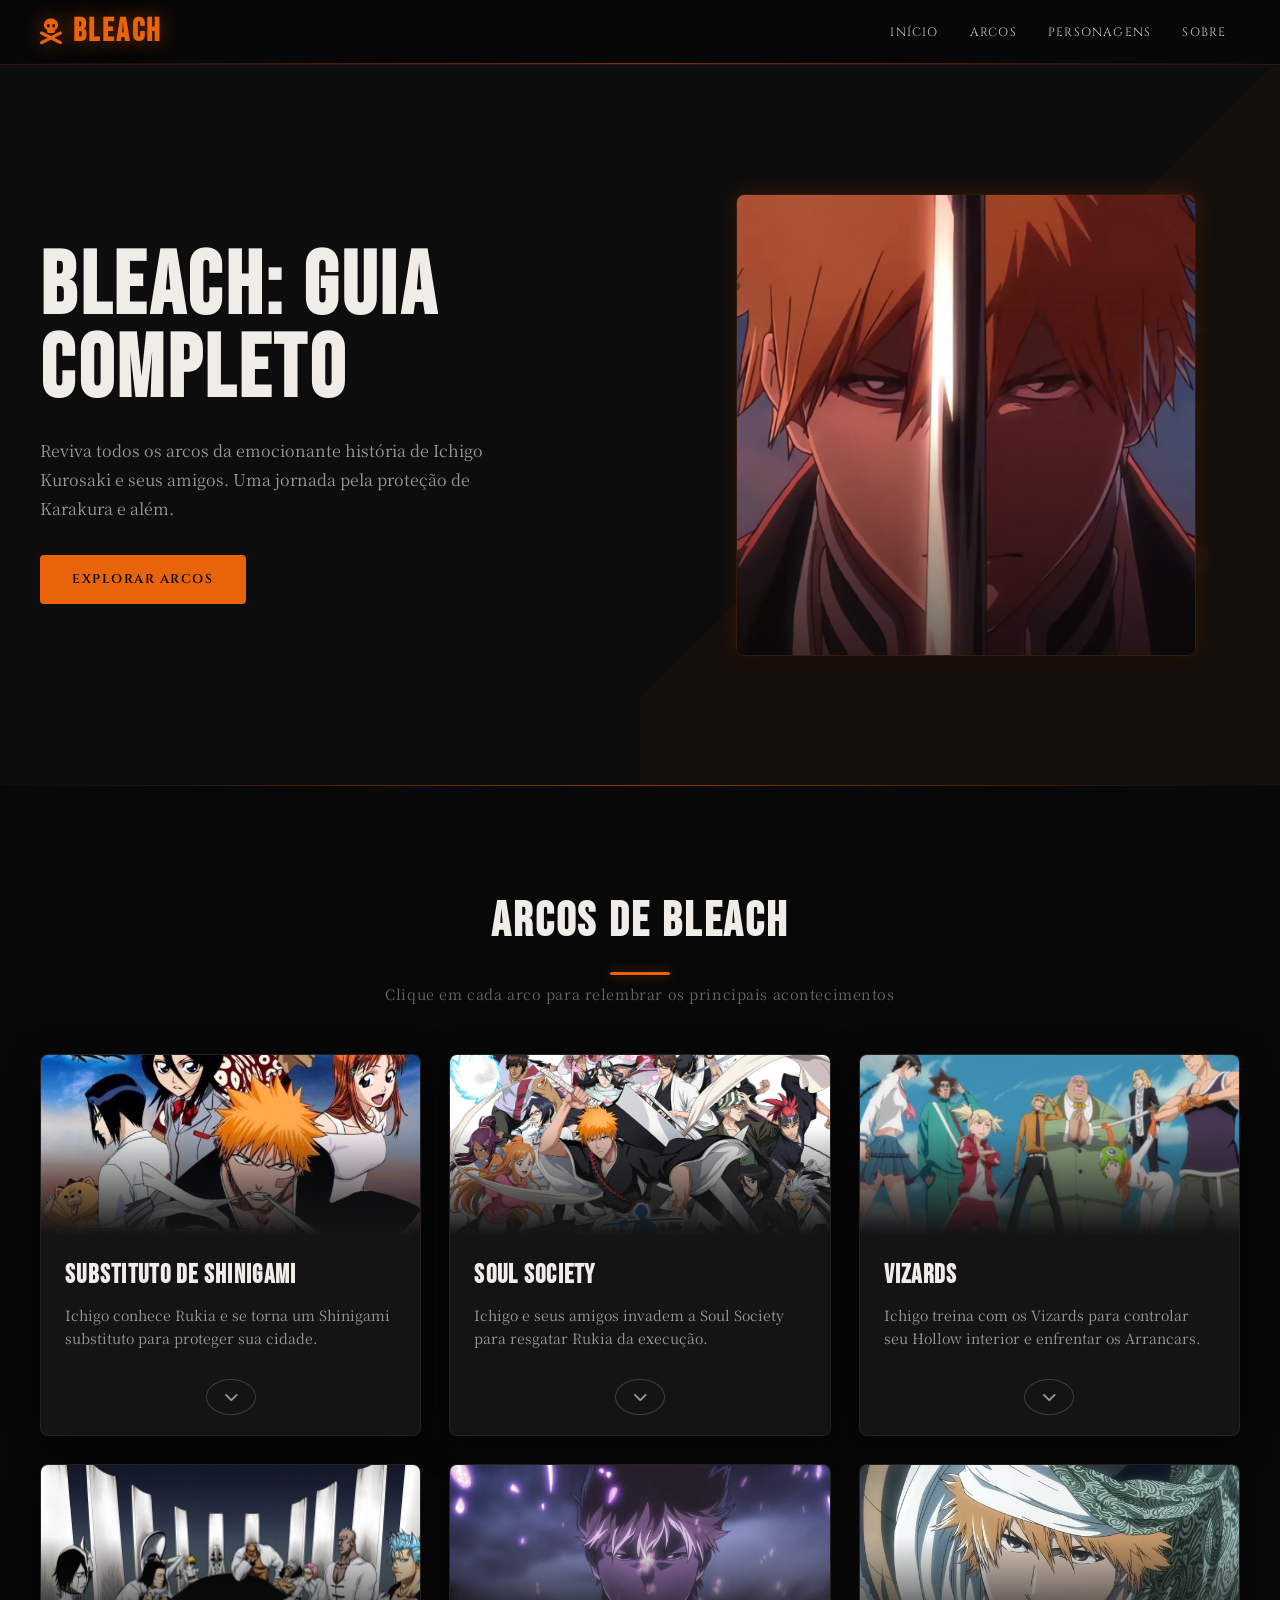
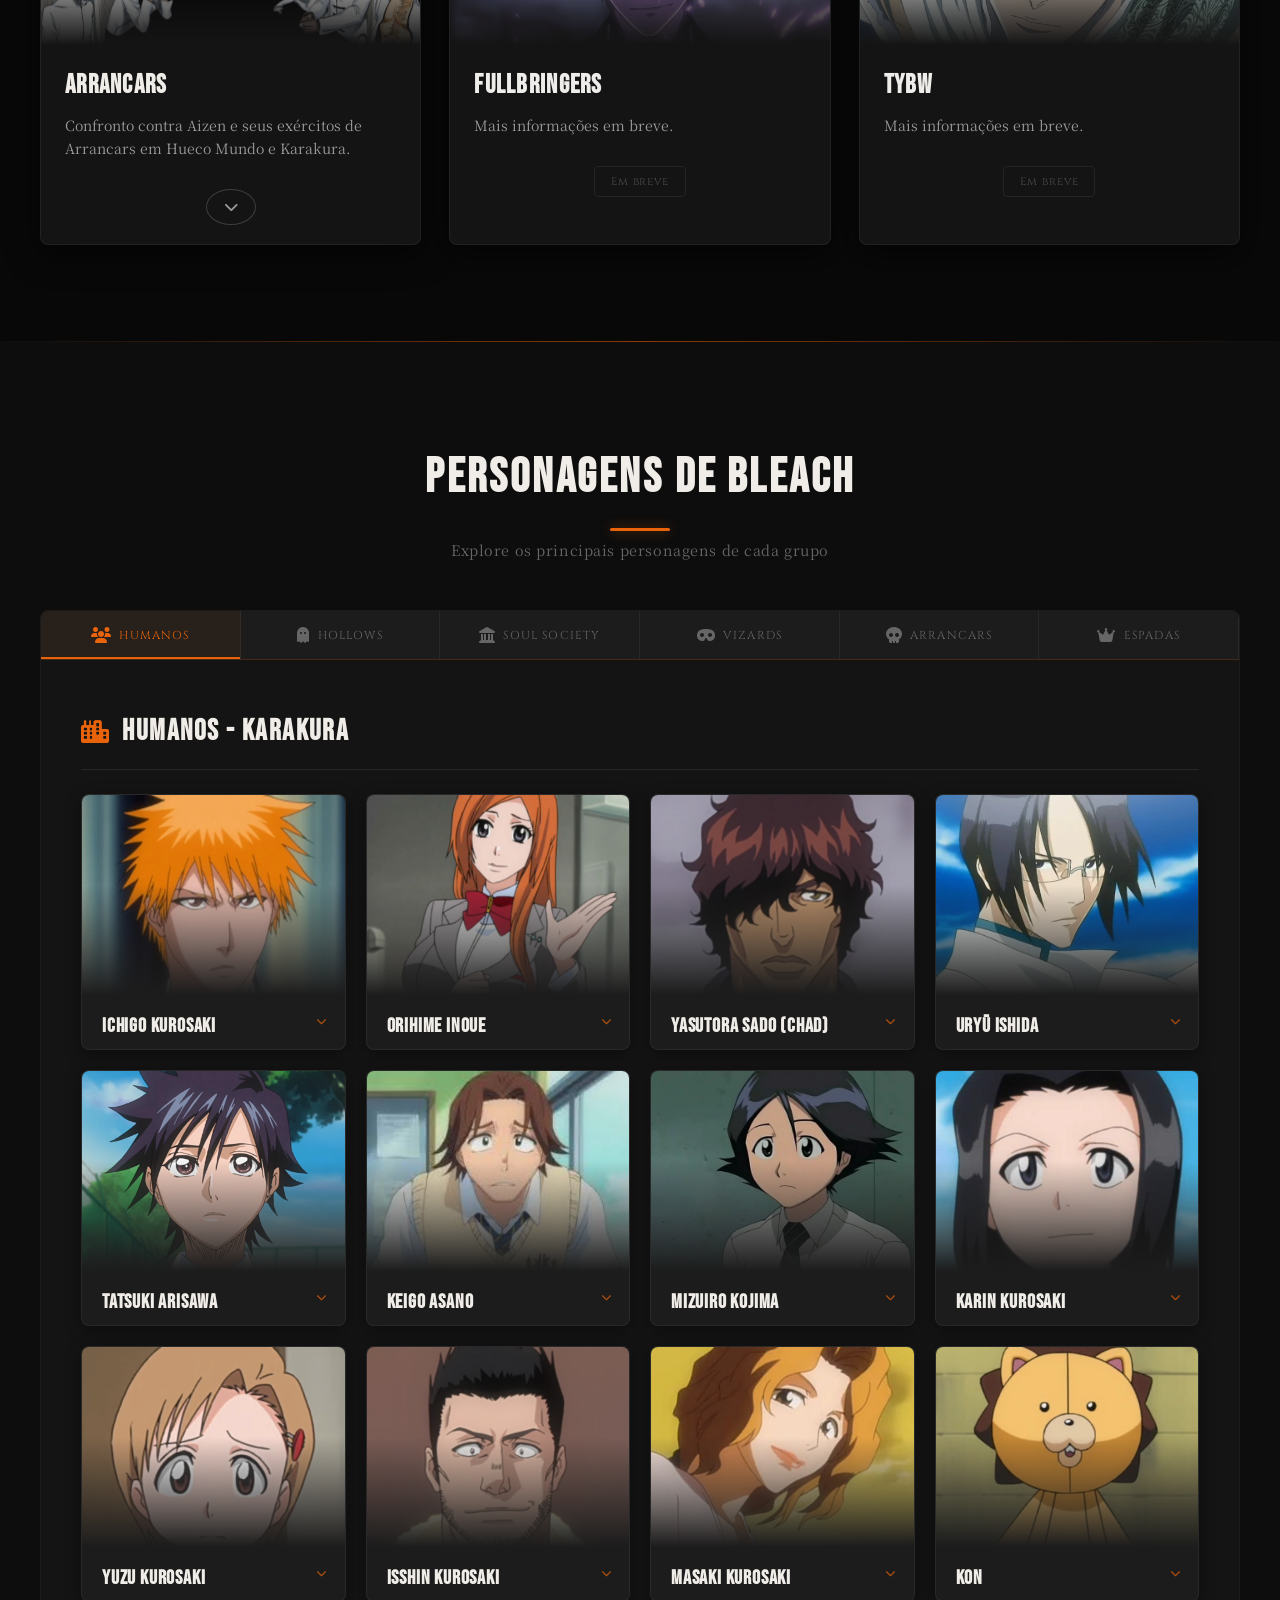
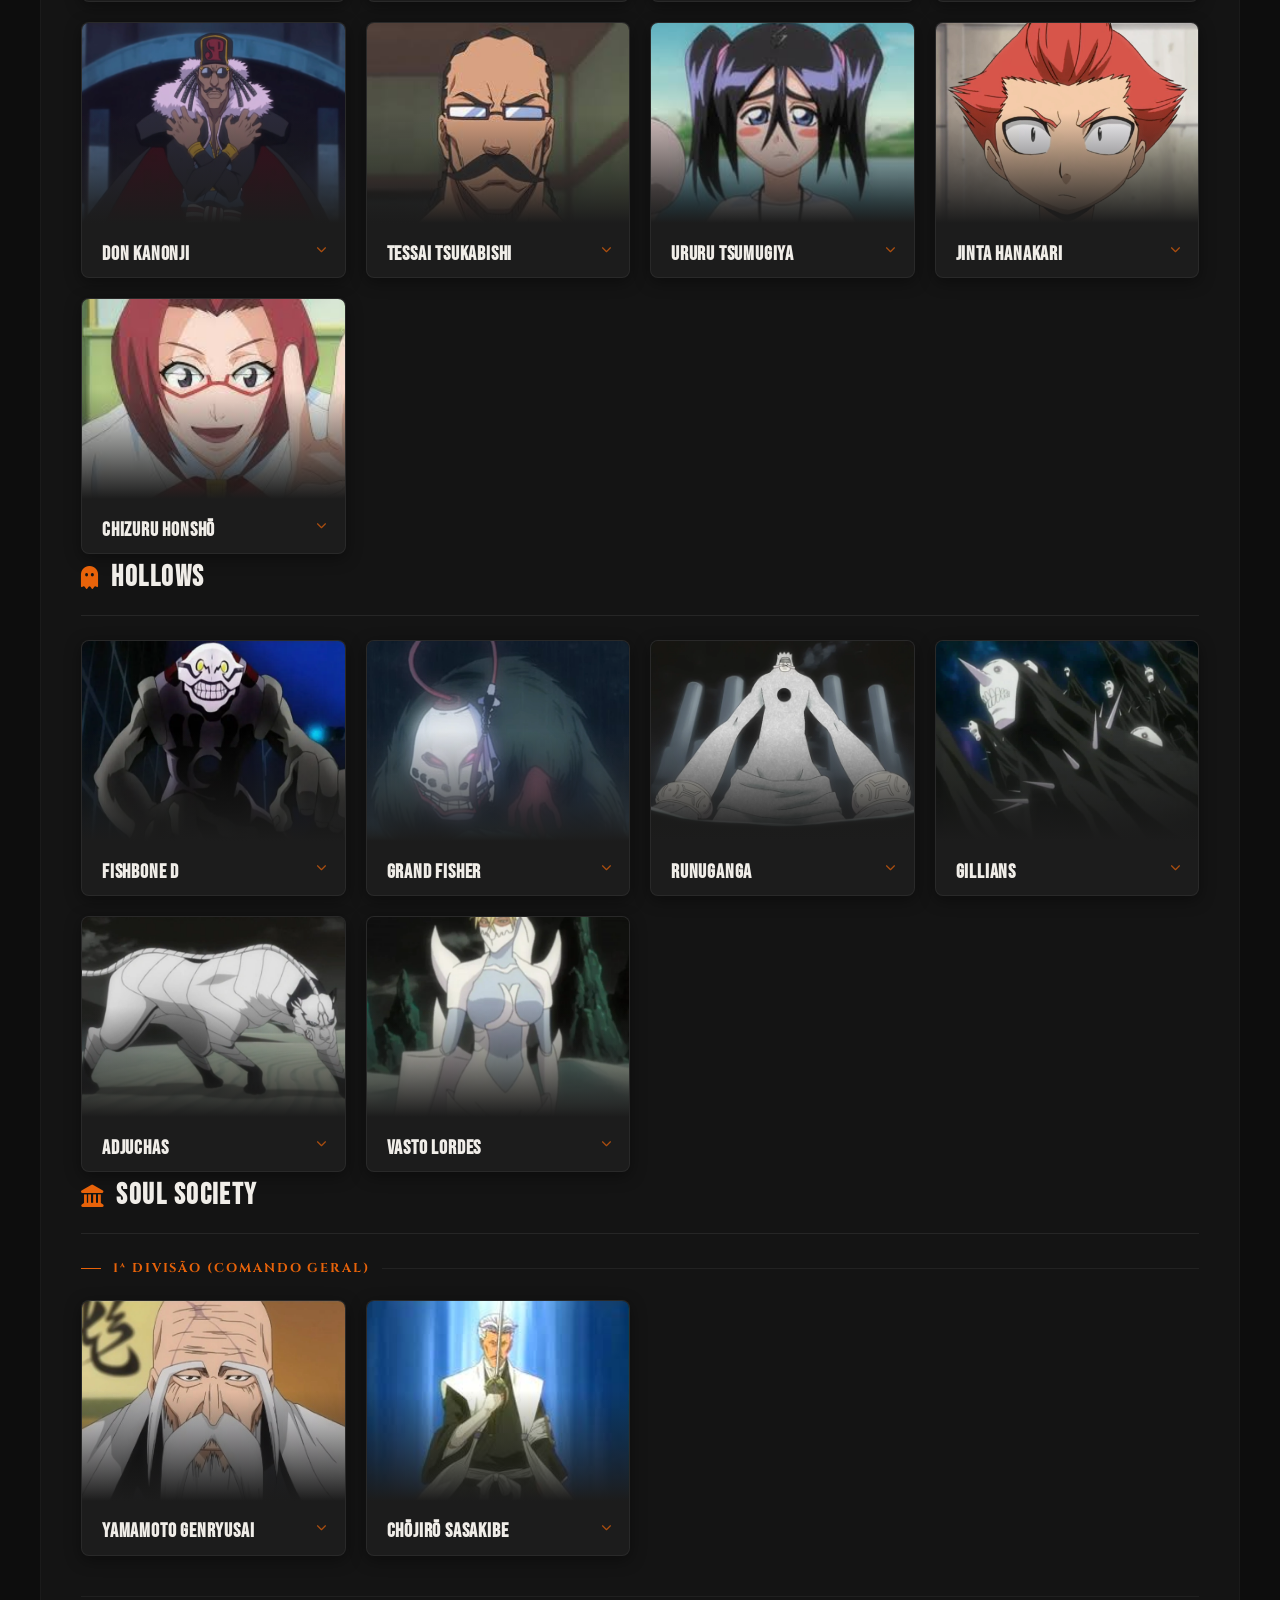
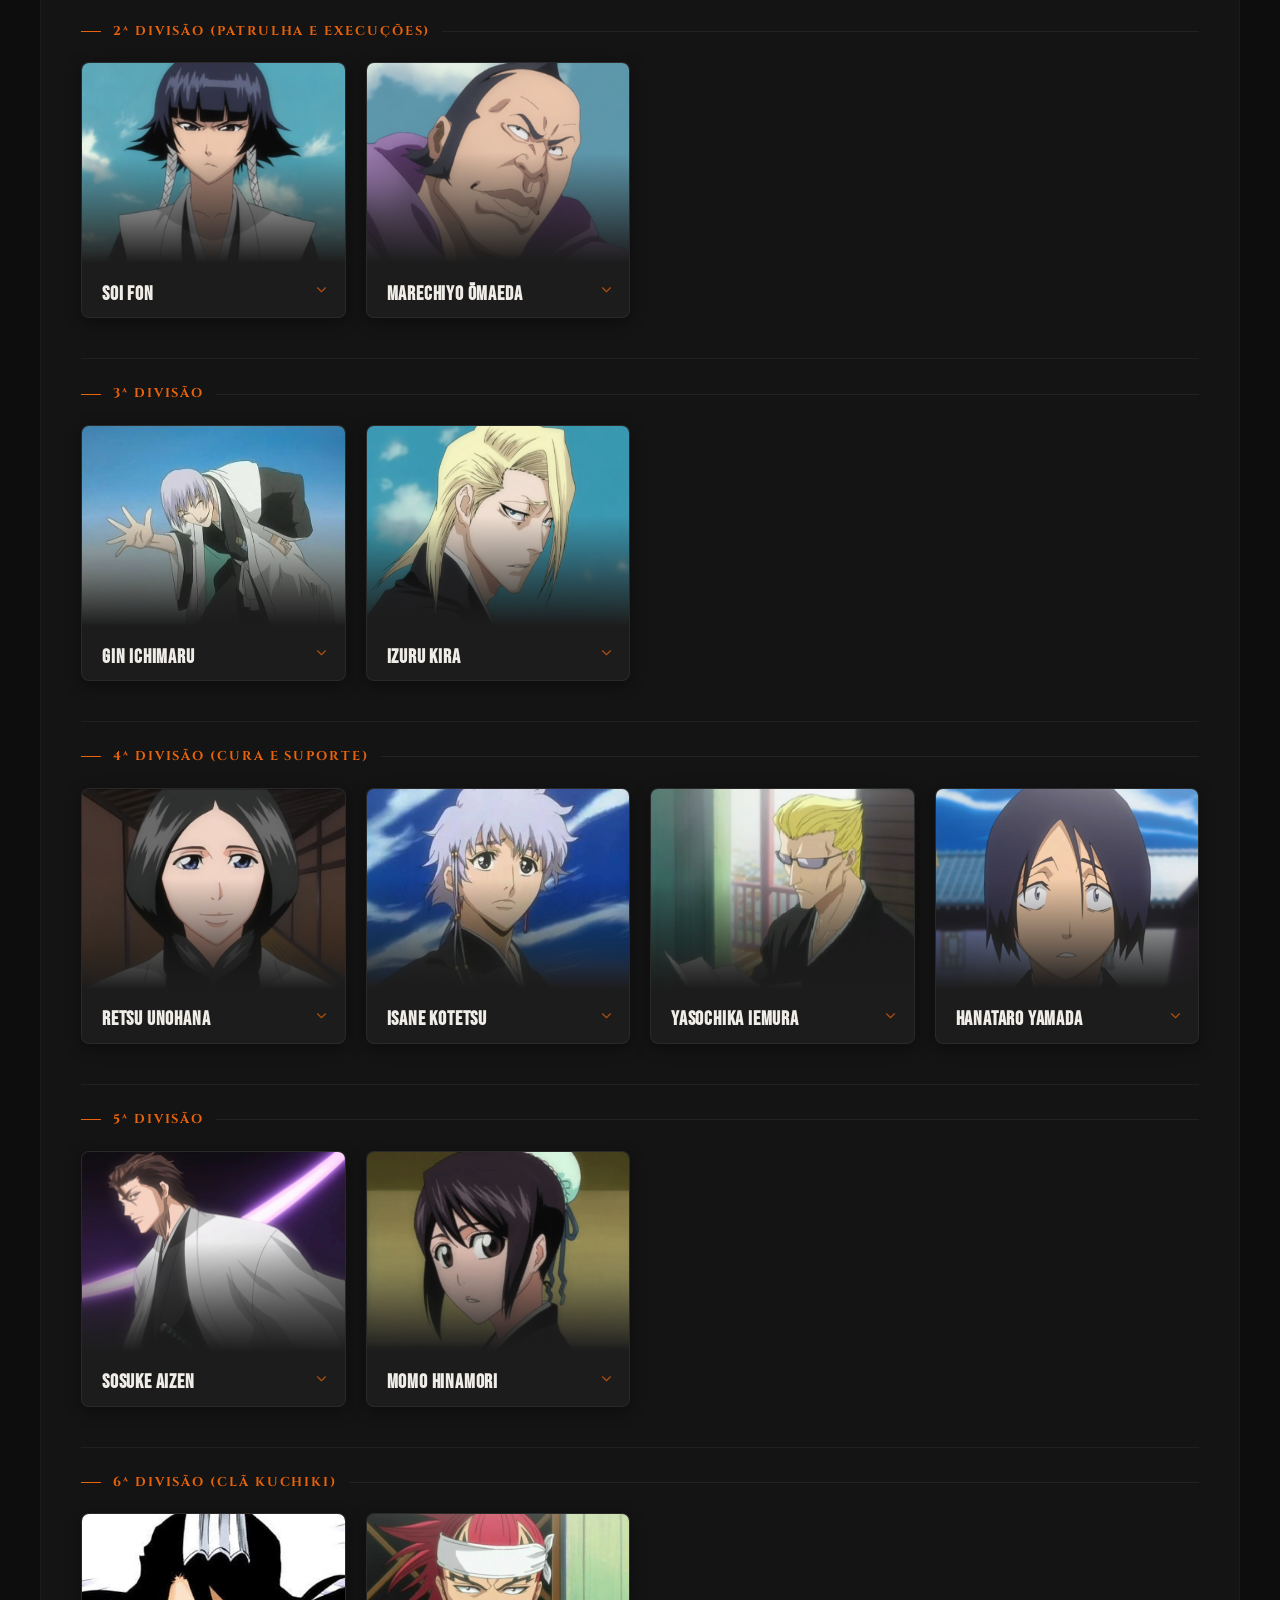
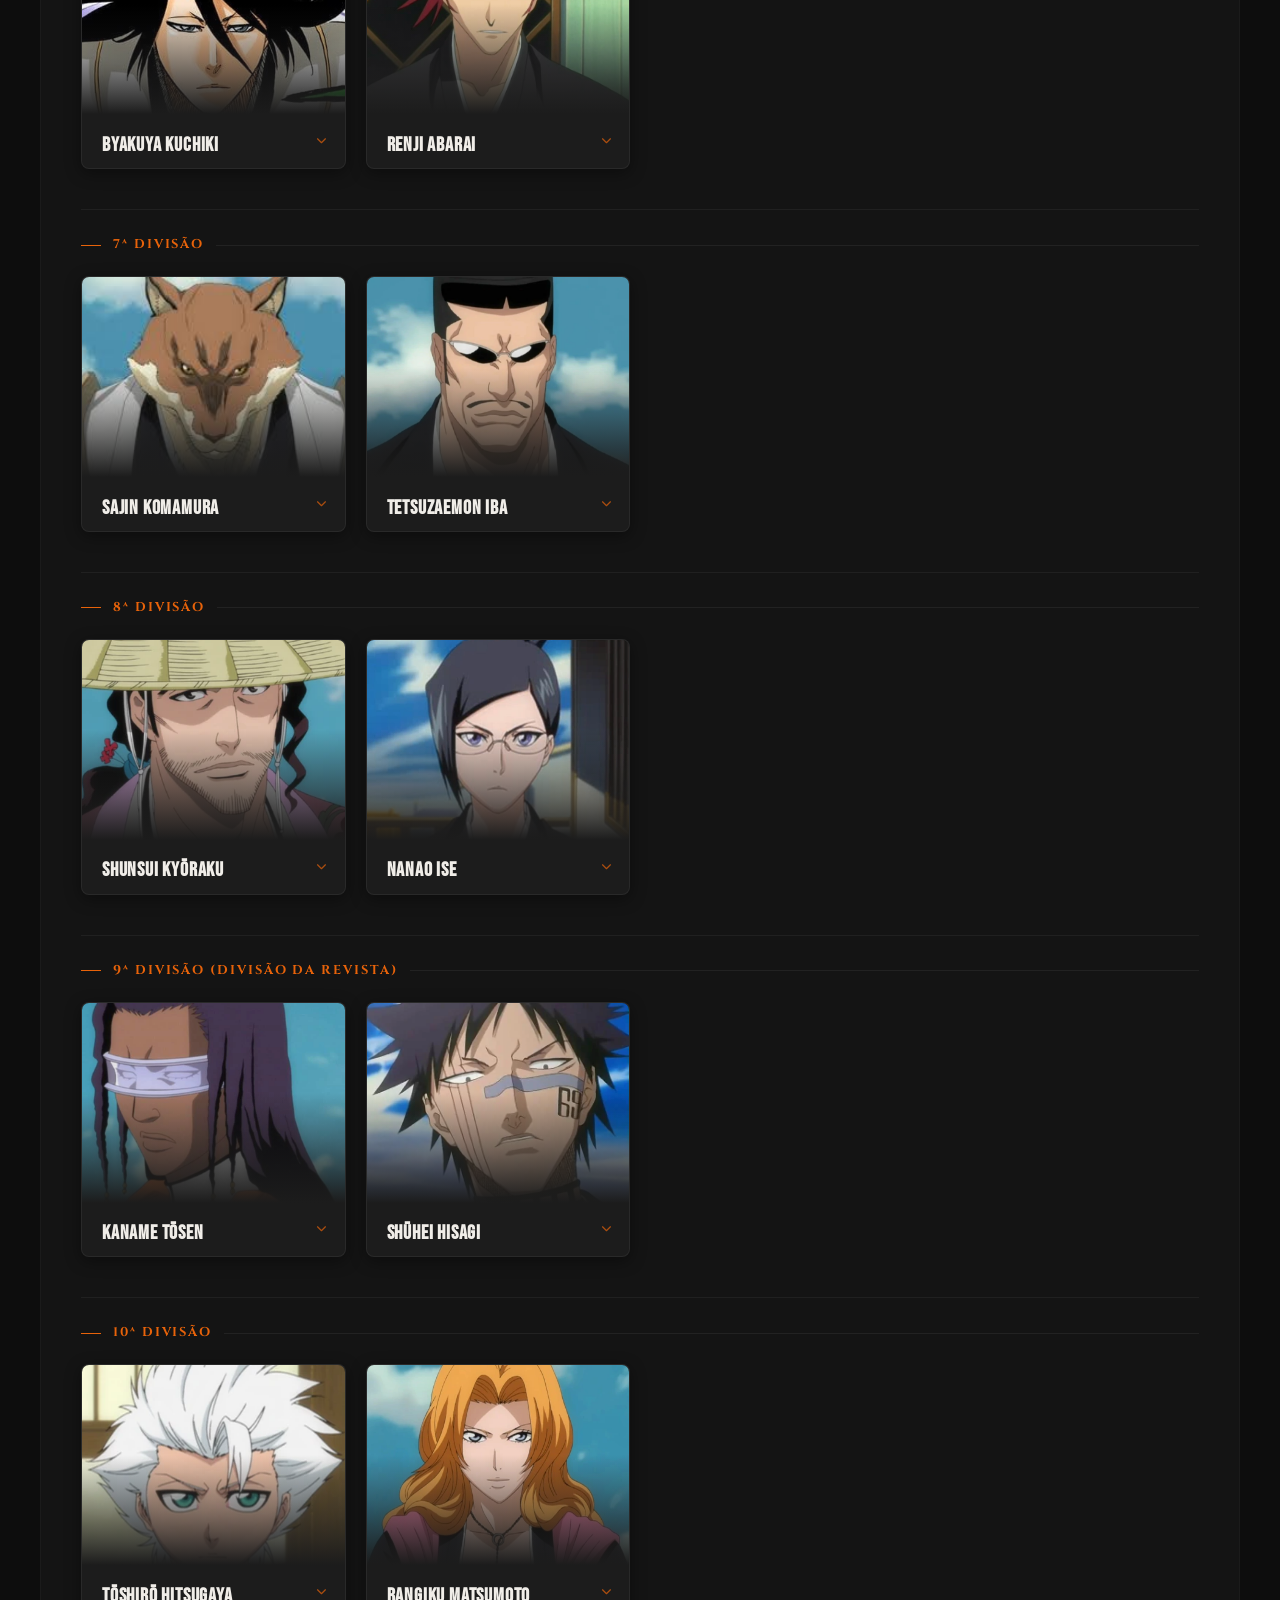
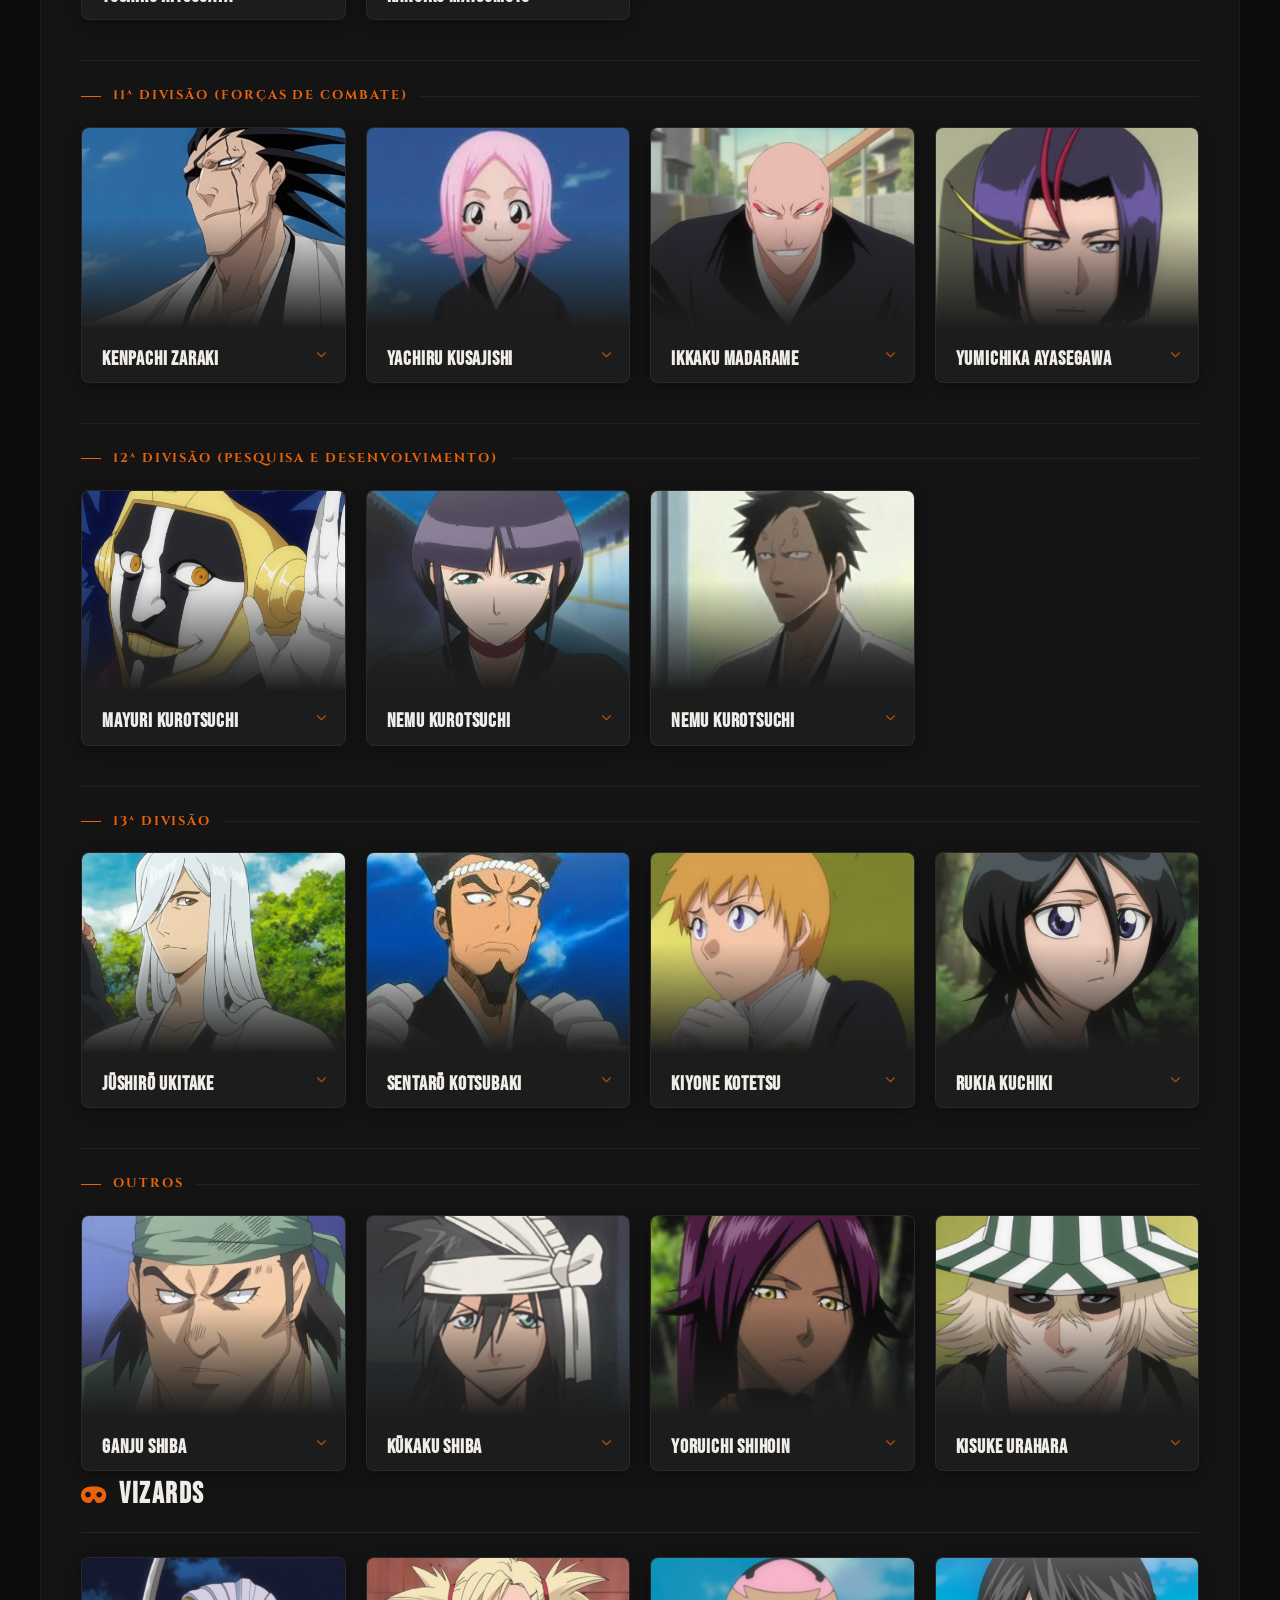
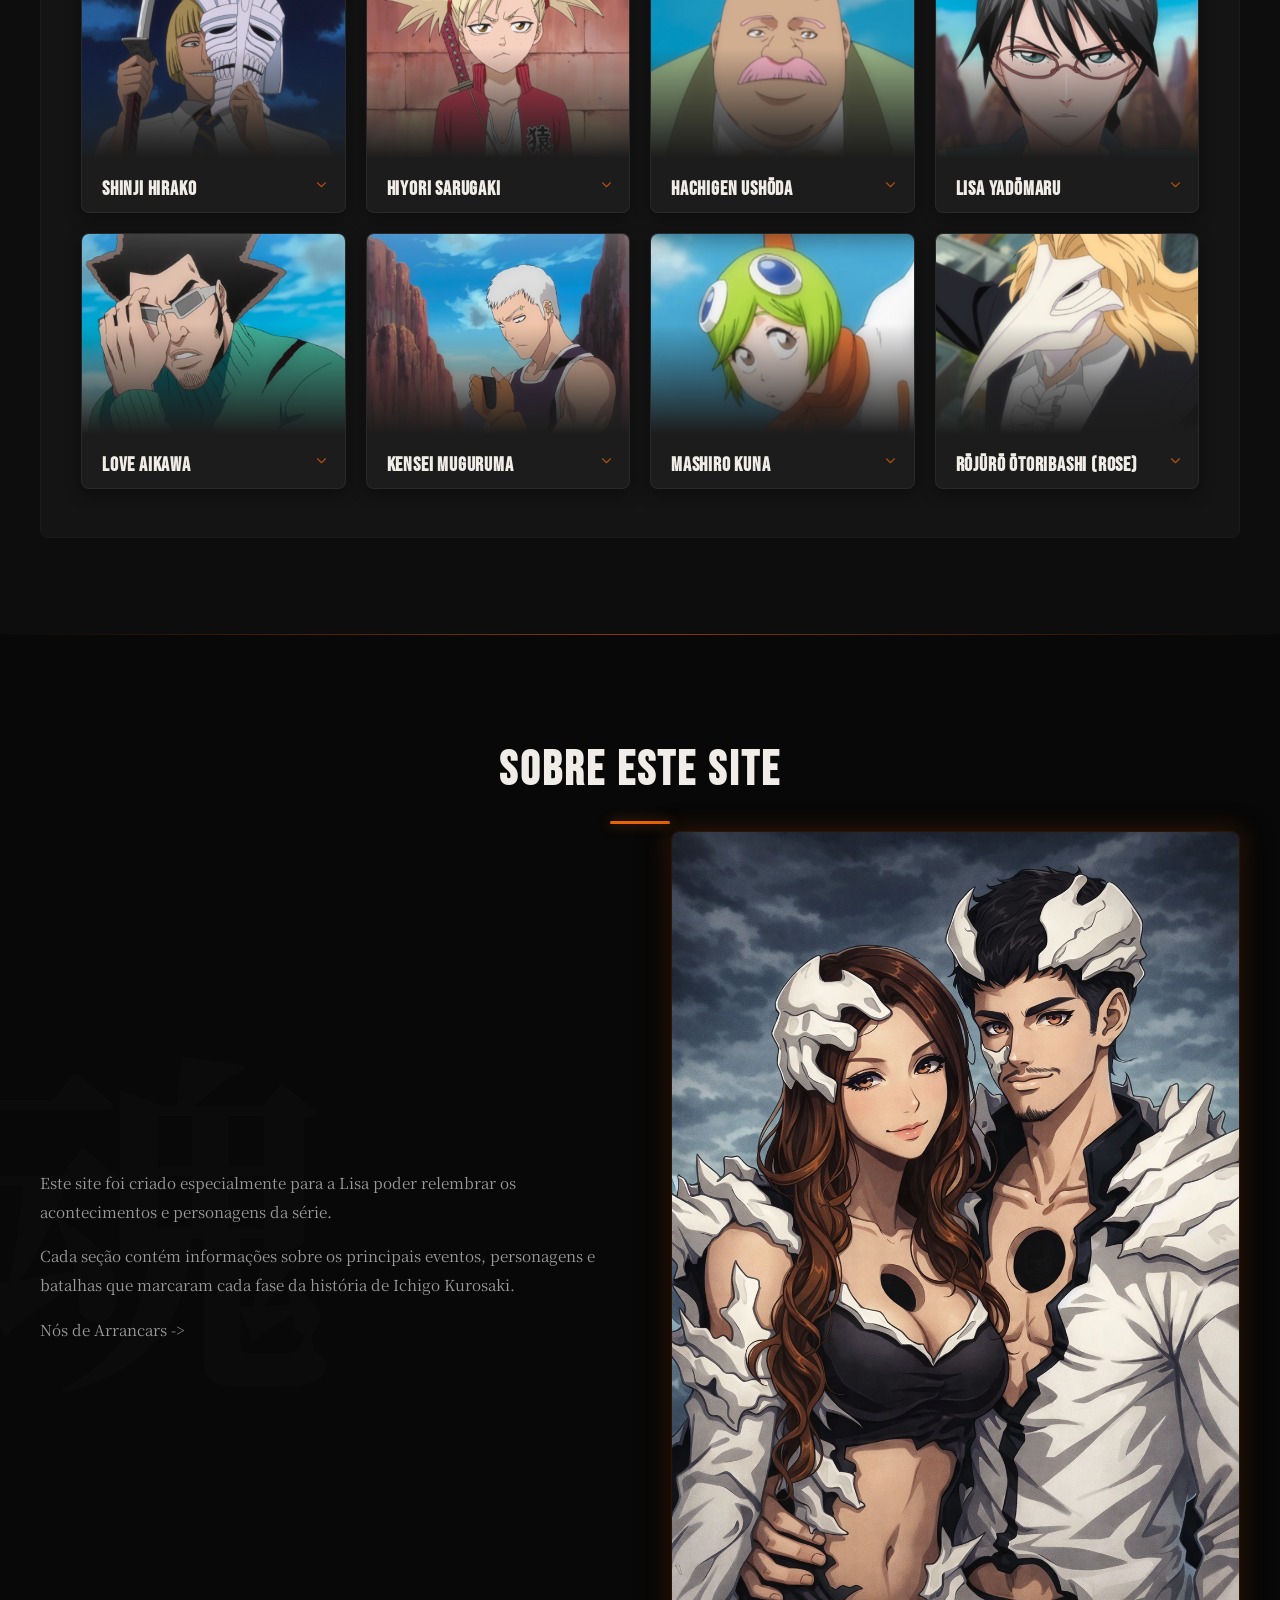
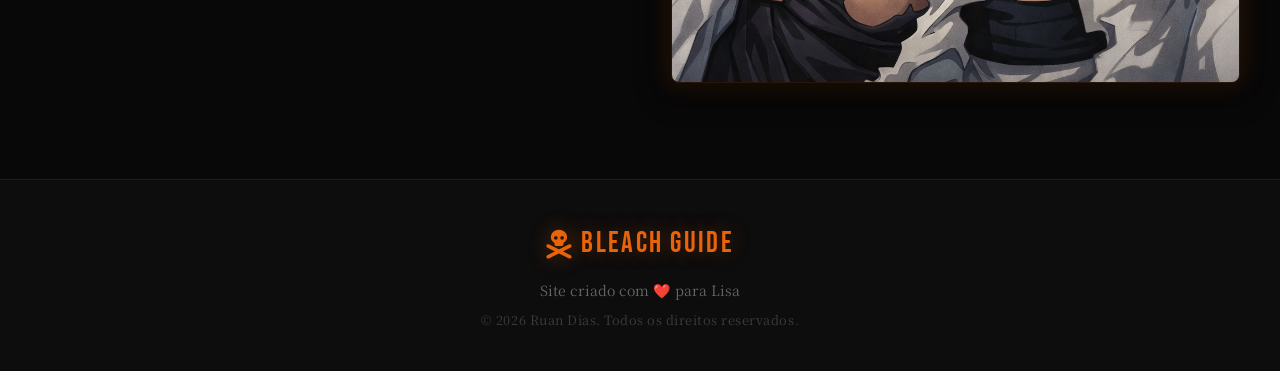
==== commit 5c208ffa: "fix: redraw pattern" ====
--- a/index.html
+++ b/index.html
@@ -42,7 +42,7 @@
                 <a href="#arcs" class="btn-hero">Explorar Arcos</a>
             </div>
             <div class="hero-image">
-                <img src="images/hero/banner.jpg" alt="banner-bleach" class="hero-img">
+                <img src="images/hero/ichigo-main.webp" alt="banner-bleach" class="hero-img">
             </div>
         </div>
     </section>
--- a/css/style.css
+++ b/css/style.css
@@ -1,238 +1,371 @@
-/* Reset e Estilos Gerais */
-* {
+/* ============================================
+   BLEACH GUIDE — style.css
+   Aesthetic: Dark Japanese / Soul Society
+   ============================================ */
+
+@import url('https://fonts.googleapis.com/css2?family=Cinzel:wght@400;600;900&family=Noto+Serif+JP:wght@300;400;700&family=Bebas+Neue&display=swap');
+
+/* ── Reset ── */
+*, *::before, *::after {
     margin: 0;
     padding: 0;
     box-sizing: border-box;
 }
 
+/* ── Design Tokens ── */
 :root {
-    --primary-color: #1a1a2e;
-    --secondary-color: #16213e;
-    --accent-color: #0f3460;
-    --highlight-color: #e94560;
-    --text-color: #f1f1f1;
-    --text-secondary: #b8b8b8;
-    --card-bg: #222831;
-    --coming-soon-bg: #2d3748;
-    --font-main: 'Roboto', sans-serif;
-    --font-title: 'Bebas Neue', cursive;
-}
-
-html {
-    scroll-behavior: smooth;
-}
+    --black:       #080808;
+    --void:        #0d0d0d;
+    --charcoal:    #141414;
+    --ink:         #1c1c1c;
+    --ash:         #2a2a2a;
+    --smoke:       #3d3d3d;
+    --mist:        #666;
+    --silver:      #999;
+    --pale:        #ccc;
+    --white:       #f0ede8;
+
+    --orange:      #e8630a;
+    --orange-glow: #ff7a1a;
+    --orange-dim:  #8b3a04;
+    --orange-pale: rgba(232, 99, 10, 0.12);
+
+    --red:         #8b0000;
+    --red-bright:  #c0392b;
+
+    --gold:        #b8860b;
+    --gold-light:  #d4a017;
+
+    --font-display: 'Cinzel', serif;
+    --font-body:    'Noto Serif JP', serif;
+    --font-impact:  'Bebas Neue', cursive;
+
+    --radius-sm:  4px;
+    --radius-md:  8px;
+    --radius-lg:  16px;
+
+    --shadow-card:   0 8px 32px rgba(0,0,0,0.6);
+    --shadow-glow:   0 0 24px rgba(232, 99, 10, 0.25);
+    --shadow-inner:  inset 0 1px 0 rgba(255,255,255,0.04);
+
+    --transition: 0.35s cubic-bezier(0.4, 0, 0.2, 1);
+}
+
+/* ── Base ── */
+html { scroll-behavior: smooth; }
 
 body {
-    font-family: var(--font-main);
-    color: var(--text-color);
-    background-color: var(--primary-color);
-    line-height: 1.6;
+    font-family: var(--font-body);
+    background-color: var(--black);
+    color: var(--white);
+    line-height: 1.7;
+    overflow-x: hidden;
+    /* Subtle grain texture */
+    background-image: url("data:image/svg+xml,%3Csvg xmlns='http://www.w3.org/2000/svg' width='300' height='300'%3E%3Cfilter id='n'%3E%3CfeTurbulence type='fractalNoise' baseFrequency='0.75' numOctaves='4' stitchTiles='stitch'/%3E%3C/filter%3E%3Crect width='300' height='300' filter='url(%23n)' opacity='0.03'/%3E%3C/svg%3E");
 }
 
 .container {
     width: 100%;
-    padding: 0 1rem;
+    max-width: 1280px;
+    padding: 0 1.25rem;
     margin: 0 auto;
 }
 
-/* Header */
+/* ══════════════════════════════════════════
+   HEADER
+══════════════════════════════════════════ */
 .header {
-    background-color: var(--secondary-color);
-    padding: 1rem 0;
     position: sticky;
     top: 0;
     z-index: 1000;
-    box-shadow: 0 2px 10px rgba(0, 0, 0, 0.3);
+    background: rgba(8, 8, 8, 0.92);
+    backdrop-filter: blur(20px);
+    -webkit-backdrop-filter: blur(20px);
+    border-bottom: 1px solid rgba(232, 99, 10, 0.2);
+}
+
+.header::after {
+    content: '';
+    position: absolute;
+    bottom: 0; left: 0; right: 0;
+    height: 1px;
+    background: linear-gradient(90deg, transparent, var(--orange), transparent);
+    opacity: 0.5;
 }
 
 .header .container {
     display: flex;
     justify-content: space-between;
     align-items: center;
+    height: 64px;
 }
 
 .logo {
-    font-family: var(--font-title);
-    font-size: 1.8rem;
-    color: var(--highlight-color);
+    font-family: var(--font-impact);
+    font-size: 2rem;
+    letter-spacing: 0.08em;
+    color: var(--orange);
     display: flex;
     align-items: center;
     gap: 0.5rem;
-}
-
+    text-shadow: 0 0 20px rgba(232, 99, 10, 0.5);
+    cursor: default;
+    user-select: none;
+}
+
+.logo i {
+    font-size: 1.6rem;
+}
+
+/* Nav */
 .nav-toggle {
     background: transparent;
-    border: none;
-    color: var(--text-color);
-    font-size: 1.5rem;
+    border: 1px solid var(--smoke);
+    color: var(--pale);
+    font-size: 1.1rem;
+    width: 40px; height: 40px;
+    border-radius: var(--radius-sm);
     cursor: pointer;
-    display: block;
+    display: flex;
+    align-items: center;
+    justify-content: center;
+    transition: var(--transition);
+}
+
+.nav-toggle:hover {
+    border-color: var(--orange);
+    color: var(--orange);
 }
 
 .nav-menu {
     position: fixed;
-    top: 60px;
-    left: -100%;
+    top: 64px; left: -100%;
     width: 100%;
-    background-color: var(--secondary-color);
-    padding: 2rem;
-    transition: left 0.3s ease;
+    background: rgba(8, 8, 8, 0.98);
+    padding: 1.5rem 1.25rem;
+    transition: left 0.4s cubic-bezier(0.4, 0, 0.2, 1);
     list-style: none;
-    box-shadow: 0 5px 10px rgba(0, 0, 0, 0.3);
-}
-
-.nav-menu.active {
-    left: 0;
-}
+    border-bottom: 1px solid rgba(232, 99, 10, 0.15);
+}
+
+.nav-menu.active { left: 0; }
 
 .nav-link {
     display: block;
-    padding: 0.8rem 0;
-    color: var(--text-color);
+    padding: 0.9rem 0;
+    color: var(--pale);
     text-decoration: none;
-    font-size: 1.1rem;
-    border-bottom: 1px solid rgba(255, 255, 255, 0.1);
-    transition: color 0.3s ease;
+    font-family: var(--font-display);
+    font-size: 0.85rem;
+    letter-spacing: 0.1em;
+    text-transform: uppercase;
+    border-bottom: 1px solid rgba(255,255,255,0.06);
+    transition: var(--transition);
+    position: relative;
+}
+
+.nav-link::before {
+    content: '';
+    position: absolute;
+    left: -1.25rem;
+    top: 50%; transform: translateY(-50%);
+    width: 3px; height: 0;
+    background: var(--orange);
+    transition: height 0.25s ease;
 }
 
 .nav-link:hover {
-    color: var(--highlight-color);
-}
-
-/* Hero Section */
+    color: var(--orange);
+    padding-left: 0.5rem;
+}
+
+.nav-link:hover::before { height: 60%; }
+
+/* ══════════════════════════════════════════
+   HERO
+══════════════════════════════════════════ */
 .hero {
-    padding: 3rem 0;
-    background: linear-gradient(to bottom right, var(--secondary-color), var(--primary-color));
+    min-height: 70vh;
+    display: flex;
+    align-items: center;
+    position: relative;
+    overflow: hidden;
+    padding: 4rem 0;
+    background: var(--void);
+}
+
+/* Diagonal slash accent */
+.hero::before {
+    content: '';
+    position: absolute;
+    top: -10%; right: -5%;
+    width: 55%; height: 120%;
+    background: linear-gradient(135deg, transparent 45%, rgba(232,99,10,0.04) 45%);
+    pointer-events: none;
+}
+
+/* Subtle kanji watermark */
+.hero::after {
+    content: '死';
+    position: absolute;
+    right: 5%; top: 50%;
+    transform: translateY(-50%);
+    font-size: clamp(12rem, 25vw, 22rem);
+    font-family: var(--font-body);
+    font-weight: 700;
+    color: rgba(255,255,255,0.015);
+    pointer-events: none;
+    line-height: 1;
+    z-index: 0;
 }
 
 .hero .container {
     display: flex;
     flex-direction: column;
-    gap: 2rem;
-}
+    gap: 2.5rem;
+    position: relative;
+    z-index: 1;
+}
+
+.hero-content { max-width: 600px; }
 
 .hero-title {
-    font-family: var(--font-title);
-    font-size: 2.5rem;
-    margin-bottom: 1rem;
-    color: var(--highlight-color);
+    font-family: var(--font-impact);
+    font-size: clamp(2.8rem, 8vw, 5.5rem);
+    letter-spacing: 0.04em;
+    line-height: 0.95;
+    color: var(--white);
+    margin-bottom: 1.5rem;
+    animation: slideUp 0.8s ease both;
+}
+
+.hero-title span {
+    display: block;
+    color: var(--orange);
+    text-shadow: 0 0 40px rgba(232, 99, 10, 0.4);
 }
 
 .hero-text {
-    font-size: 1.1rem;
-    color: var(--text-secondary);
-    margin-bottom: 1.5rem;
+    font-size: 1rem;
+    color: var(--silver);
+    margin-bottom: 2rem;
+    line-height: 1.8;
+    max-width: 480px;
+    animation: slideUp 0.8s 0.15s ease both;
 }
 
 .btn-hero {
-    display: inline-block;
-    background-color: var(--highlight-color);
-    color: white;
-    padding: 0.8rem 1.5rem;
-    border-radius: 4px;
+    display: inline-flex;
+    align-items: center;
+    gap: 0.6rem;
+    background: var(--orange);
+    color: var(--black);
+    padding: 0.85rem 2rem;
+    border-radius: var(--radius-sm);
     text-decoration: none;
-    font-weight: bold;
-    transition: background-color 0.3s ease, transform 0.3s ease;
+    font-family: var(--font-display);
+    font-size: 0.8rem;
+    font-weight: 600;
+    letter-spacing: 0.12em;
+    text-transform: uppercase;
+    transition: var(--transition);
+    animation: slideUp 0.8s 0.3s ease both;
+    position: relative;
+    overflow: hidden;
+}
+
+.btn-hero::before {
+    content: '';
+    position: absolute;
+    inset: 0;
+    background: linear-gradient(135deg, rgba(255,255,255,0.15) 0%, transparent 60%);
+    opacity: 0;
+    transition: opacity 0.3s;
 }
 
 .btn-hero:hover {
-    background-color: #d43354;
-    transform: translateY(-2px);
-}
-
-.placeholder-image {
-    background-color: var(--accent-color);
-    border-radius: 10px;
-    height: 250px;
-    display: flex;
-    align-items: center;
-    justify-content: center;
-    font-size: 5rem;
-    color: rgba(255, 255, 255, 0.2);
-}
-
-/* Estilos para imagens */
-.hero-img, .arc-img, .about-img {
+    background: var(--orange-glow);
+    transform: translateY(-3px);
+    box-shadow: 0 8px 24px rgba(232, 99, 10, 0.4);
+}
+
+.btn-hero:hover::before { opacity: 1; }
+
+.hero-image {
     width: 100%;
-    height: 100%;
+    max-width: 540px;
+    border-radius: var(--radius-md);
+    overflow: hidden;
+    box-shadow: var(--shadow-card), var(--shadow-glow);
+    border: 1px solid rgba(232, 99, 10, 0.15);
+    position: relative;
+    animation: fadeIn 1s 0.2s ease both;
+}
+
+.hero-image::after {
+    content: '';
+    position: absolute;
+    inset: 0;
+    background: linear-gradient(to top, rgba(8,8,8,0.6) 0%, transparent 50%);
+    pointer-events: none;
+}
+
+.hero-img {
+    width: 100%;
+    height: 340px;
     object-fit: cover;
     display: block;
-}
-
-.hero-image {
-    height: 300px;
-    border-radius: 10px;
-    overflow: hidden;
-    box-shadow: 0 10px 30px rgba(0, 0, 0, 0.5);
-}
-
-.arc-image {
-    height: 180px;
-    overflow: hidden;
-    border-radius: 10px;
-    box-shadow: 10px 10px 10px rgba(0, 0, 0, 0.2);
-}
-
-.about-img {
-    border-radius: 10px;
-    box-shadow: 0 10px 30px rgba(0, 0, 0, 0.5);
-}
-
-/* Ajustes de layout com imagens */
-.arc-card {
-    padding-top: 0;
-    position: relative;
-}
-
-.arc-icon {
-    position: absolute;
-    top: 150px;
-    left: 20px;
-    background: var(--secondary-color);
-    width: 60px;
-    height: 60px;
-    border-radius: 50%;
-    display: flex;
-    align-items: center;
-    justify-content: center;
-    font-size: 1.8rem;
-    color: var(--highlight-color);
-    border: 3px solid var(--highlight-color);
-    z-index: 2;
-}
-
-.arc-title {
-    margin-top: 2.5rem;
-    margin-bottom: 1rem;
-}
-
-/* Efeitos hover nas imagens */
-.arc-img {
-    transition: transform 0.5s ease;
-}
-
-.arc-card:hover .arc-img {
-    transform: scale(1.05);
-}
-
-/* Seção de Arcos */
-.arcs-section {
-    padding: 3rem 0;
-    background-color: var(--primary-color);
-}
-
+    transition: transform 0.6s ease;
+}
+
+.hero-image:hover .hero-img { transform: scale(1.03); }
+
+/* ══════════════════════════════════════════
+   SECTION COMMONS
+══════════════════════════════════════════ */
 .section-title {
-    font-family: var(--font-title);
-    font-size: 2.2rem;
+    font-family: var(--font-impact);
+    font-size: clamp(2rem, 5vw, 3rem);
+    letter-spacing: 0.06em;
     text-align: center;
-    margin-bottom: 0.5rem;
-    color: var(--highlight-color);
+    color: var(--white);
+    margin-bottom: 0.4rem;
+    position: relative;
+}
+
+.section-title::after {
+    content: '';
+    display: block;
+    width: 60px; height: 3px;
+    background: var(--orange);
+    margin: 0.6rem auto 0;
+    border-radius: 2px;
+    box-shadow: 0 0 12px rgba(232,99,10,0.5);
 }
 
 .section-subtitle {
     text-align: center;
-    color: var(--text-secondary);
-    margin-bottom: 2rem;
+    color: var(--mist);
+    font-size: 0.9rem;
+    letter-spacing: 0.04em;
+    margin-bottom: 3rem;
+}
+
+/* ══════════════════════════════════════════
+   ARCS SECTION
+══════════════════════════════════════════ */
+.arcs-section {
+    padding: 5rem 0;
+    background: var(--black);
+    position: relative;
+}
+
+.arcs-section::before {
+    content: '';
+    position: absolute;
+    top: 0; left: 0; right: 0;
+    height: 1px;
+    background: linear-gradient(90deg, transparent, var(--orange-dim), transparent);
 }
 
 .arcs-grid {
@@ -241,362 +374,304 @@
     gap: 1.5rem;
 }
 
+/* Arc Card */
 .arc-card {
-    background-color: var(--card-bg);
-    border-radius: 10px;
-    padding: 1.5rem;
-    box-shadow: 0 5px 15px rgba(0, 0, 0, 0.2);
-    transition: transform 0.3s ease, box-shadow 0.3s ease;
-    position: relative;
-    overflow: hidden;
+    background: var(--charcoal);
+    border: 1px solid rgba(255,255,255,0.06);
+    border-radius: var(--radius-md);
+    overflow: hidden;
+    box-shadow: var(--shadow-card);
+    transition: transform var(--transition), border-color var(--transition), box-shadow var(--transition);
+    position: relative;
+}
+
+.arc-card::before {
+    content: '';
+    position: absolute;
+    top: 0; left: 0;
+    width: 3px; height: 0;
+    background: var(--orange);
+    transition: height 0.4s ease;
+    z-index: 2;
 }
 
 .arc-card:hover {
-    transform: translateY(-5px);
-    box-shadow: 0 10px 20px rgba(0, 0, 0, 0.3);
-}
+    transform: translateY(-6px);
+    border-color: rgba(232, 99, 10, 0.3);
+    box-shadow: var(--shadow-card), var(--shadow-glow);
+}
+
+.arc-card:hover::before { height: 100%; }
 
 .arc-card.coming-soon {
-    background-color: var(--coming-soon-bg);
-    opacity: 0.9;
-}
-
-.arc-icon {
-    font-size: 2.5rem;
-    color: var(--highlight-color);
+    opacity: 0.6;
+    filter: grayscale(40%);
+}
+
+.arc-card.coming-soon:hover {
+    transform: none;
+    opacity: 0.65;
+}
+
+/* Arc image */
+.arc-image {
+    height: 180px;
+    overflow: hidden;
+    position: relative;
+}
+
+.arc-image::after {
+    content: '';
+    position: absolute;
+    inset: 0;
+    background: linear-gradient(to top, var(--charcoal) 0%, transparent 60%);
+    pointer-events: none;
+}
+
+.arc-img {
+    width: 100%; height: 100%;
+    object-fit: cover;
+    transition: transform 0.6s ease;
+    display: block;
+}
+
+.arc-card:hover .arc-img { transform: scale(1.08); }
+
+/* Arc body */
+.arc-card > .arc-title,
+.arc-card > .arc-description,
+.arc-card > .arc-details,
+.arc-card > .arc-toggle {
+    padding-left: 1.5rem;
+    padding-right: 1.5rem;
+}
+
+.arc-title {
+    font-family: var(--font-impact);
+    font-size: 1.6rem;
+    letter-spacing: 0.05em;
+    color: var(--white);
+    padding-top: 1.2rem !important;
+    margin-bottom: 0.4rem;
+}
+
+.arc-description {
+    color: var(--silver);
+    font-size: 0.88rem;
+    line-height: 1.65;
     margin-bottom: 1rem;
 }
 
-.arc-title {
-    font-family: var(--font-title);
-    font-size: 1.8rem;
-    margin-bottom: 0.8rem;
-    color: var(--text-color);
-}
-
-.arc-description {
-    color: var(--text-secondary);
-    margin-bottom: 1.5rem;
-    font-size: 0.95rem;
-}
-
+/* Arc details (accordion) */
 .arc-details {
     max-height: 0;
     overflow: hidden;
-    transition: max-height 0.5s ease;
+    transition: max-height 0.5s cubic-bezier(0.4, 0, 0.2, 1);
+    margin-bottom: 0;
+}
+
+.arc-details.active { max-height: 600px; }
+
+.arc-details h4 {
+    font-family: var(--font-display);
+    font-size: 0.75rem;
+    letter-spacing: 0.12em;
+    text-transform: uppercase;
+    color: var(--orange);
+    margin-bottom: 0.75rem;
+}
+
+.arc-details ul {
+    padding-left: 1.1rem;
+    color: var(--silver);
     margin-bottom: 1rem;
 }
 
-.arc-details.active {
-    max-height: 500px;
-}
-
-.arc-details h4 {
-    color: var(--highlight-color);
-    margin-bottom: 0.5rem;
-}
-
-.arc-details ul {
-    padding-left: 1.2rem;
-    color: var(--text-secondary);
-}
-
 .arc-details li {
-    margin-bottom: 0.3rem;
-}
-
+    margin-bottom: 0.35rem;
+    font-size: 0.88rem;
+    position: relative;
+}
+
+.arc-details li::marker { color: var(--orange-dim); }
+
+/* Coming soon message */
 .coming-soon-message {
     text-align: center;
-    padding: 1rem 0;
+    padding: 2rem 0 1rem;
 }
 
 .coming-soon-message i {
-    font-size: 3rem;
-    color: var(--highlight-color);
-    margin-bottom: 1rem;
+    font-size: 2.5rem;
+    color: var(--orange-dim);
+    margin-bottom: 0.75rem;
+    display: block;
 }
 
 .coming-soon-message h4 {
-    color: var(--highlight-color);
-    margin-bottom: 0.5rem;
-}
-
-
+    color: var(--silver) !important;
+    font-family: var(--font-display);
+    font-size: 1rem;
+    letter-spacing: 0.1em;
+    margin-bottom: 0.4rem;
+}
+
+.coming-soon-message p {
+    color: var(--mist);
+    font-size: 0.85rem;
+}
+
+/* Arc toggle button */
 .arc-toggle {
-    background-color: transparent;
-    color: var(--highlight-color);
-    border: 2px solid var(--highlight-color);
-    width: 40px;
-    height: 40px;
-    border-radius: 50%;
-    cursor: pointer;
-    font-size: 1.2rem;
-    transition: all 0.3s ease;
     display: flex;
     align-items: center;
     justify-content: center;
-    margin: 0 auto;
-    padding: 0;
+    margin: 0.8rem auto 1.2rem;
+    width: 36px; height: 36px;
+    border-radius: 50%;
+    background: transparent;
+    border: 1px solid var(--smoke);
+    color: var(--silver);
+    cursor: pointer;
+    font-size: 0.9rem;
+    transition: var(--transition);
 }
 
 .arc-toggle:hover:not(:disabled) {
-    background-color: var(--highlight-color);
-    color: white;
-    transform: translateY(-2px);
-    box-shadow: 0 4px 8px rgba(233, 69, 96, 0.3);
+    border-color: var(--orange);
+    color: var(--orange);
+    background: var(--orange-pale);
+    box-shadow: 0 0 12px rgba(232,99,10,0.2);
 }
 
 .arc-toggle:disabled {
-    opacity: 0.5;
+    width: auto; height: auto;
+    border-radius: var(--radius-sm);
+    padding: 0.45rem 1rem;
+    font-family: var(--font-display);
+    font-size: 0.7rem;
+    letter-spacing: 0.08em;
+    opacity: 0.4;
     cursor: not-allowed;
-    border-color: var(--text-secondary);
-    color: var(--text-secondary);
-    width: auto;
-    height: auto;
-    border-radius: 4px;
-    padding: 0.5rem 1rem;
-}
-
-.arc-toggle:disabled i {
-    margin-right: 0.5rem;
-}
-
-/* Quando o card está expandido, a seta vira para cima */
-.arc-details.active + .arc-toggle i {
-    transform: rotate(180deg);
-}
-
-.arc-toggle i {
-    transition: transform 0.3s ease;
-}
-
-/* Seção de Personagens */
+}
+
+.arc-toggle i { transition: transform 0.35s ease; }
+.arc-details.active ~ .arc-toggle i,
+.arc-toggle.rotated i { transform: rotate(180deg); }
+
+/* ══════════════════════════════════════════
+   CHARACTERS SECTION
+══════════════════════════════════════════ */
 .characters-section {
-    padding: 3rem 0;
-    background-color: var(--secondary-color);
-}
-
-.character-group {
-    margin-bottom: 3rem;
-}
-
-.group-title {
-    font-family: var(--font-title);
-    font-size: 1.8rem;
-    color: var(--highlight-color);
-    margin-bottom: 1.5rem;
-    display: flex;
-    align-items: center;
-    gap: 0.8rem;
-    padding-bottom: 0.5rem;
-    border-bottom: 2px solid var(--accent-color);
-}
-
-.characters-grid {
-    display: grid;
-    grid-template-columns: 1fr;
-    gap: 1.5rem;
-}
-
-/* Cards de Personagens */
-.character-card {
-    background-color: var(--card-bg);
-    border-radius: 10px;
-    overflow: hidden;
-    box-shadow: 0 5px 15px rgba(0, 0, 0, 0.2);
-    transition: transform 0.3s ease, box-shadow 0.3s ease;
-    position: relative;
-    padding-bottom: 60px; /* Espaço para o botão */
-}
-
-.character-card:hover {
-    transform: translateY(-5px);
-    box-shadow: 0 10px 20px rgba(0, 0, 0, 0.3);
-}
-
-.character-image {
-    height: 200px;
-    overflow: hidden;
-}
-
-.char-img {
-    width: 100%;
-    height: 100%;
-    object-fit: cover;
-    transition: transform 0.5s ease;
-}
-
-.character-card:hover .char-img {
-    transform: scale(1.05);
-}
-
-.character-name {
-    font-family: var(--font-title);
-    font-size: 1.5rem;
-    color: var(--text-color);
-    padding: 1rem 1.5rem 0.5rem;
-    margin: 0;
-}
-
-.character-details {
-    max-height: 0;
-    overflow: hidden;
-    transition: max-height 0.5s ease;
-    padding: 0 1.5rem;
-}
-
-.character-details.active {
-    max-height: 500px;
-    padding: 0 1.5rem 1rem;
-}
-
-.character-details p {
-    color: var(--text-secondary);
-    margin-bottom: 0.5rem;
-    font-size: 0.95rem;
-    line-height: 1.4;
-}
-
-.character-details strong {
-    color: var(--highlight-color);
-}
-
-.character-toggle {
-    background-color: var(--accent-color);
-    color: white;
+    padding: 5rem 0;
+    background: var(--void);
+    position: relative;
+}
+
+.characters-section::before {
+    content: '';
+    position: absolute;
+    top: 0; left: 0; right: 0;
+    height: 1px;
+    background: linear-gradient(90deg, transparent, var(--orange-dim), transparent);
+}
+
+/* ── Tabs ── */
+.tabs-container {
+    margin-top: 0;
+    border-radius: var(--radius-md);
+    overflow: hidden;
+    border: 1px solid rgba(255,255,255,0.06);
+}
+
+.tabs-header {
+    display: flex;
+    flex-wrap: wrap;
+    background: var(--ink);
+    border-bottom: 1px solid rgba(232, 99, 10, 0.2);
+}
+
+.tab-button {
+    flex: 1 1 auto;
+    min-width: 110px;
+    background: transparent;
     border: none;
-    width: 40px;
-    height: 40px;
-    border-radius: 50%;
+    border-right: 1px solid rgba(255,255,255,0.05);
+    color: var(--mist);
+    padding: 1rem 0.75rem;
     cursor: pointer;
-    font-size: 1.2rem;
-    transition: all 0.3s ease;
+    font-family: var(--font-display);
+    font-size: 0.72rem;
+    letter-spacing: 0.1em;
+    text-transform: uppercase;
     display: flex;
     align-items: center;
     justify-content: center;
-    position: absolute;
-    bottom: 10px;
-    right: 10px;
-    padding: 0;
-}
-
-.character-toggle:hover {
-    background-color: var(--highlight-color);
-    transform: scale(1.1);
-}
-
-.character-details.active + .character-toggle i {
-    transform: rotate(180deg);
-}
-
-.character-toggle i {
-    transition: transform 0.3s ease;
-}
-
-/* Estilos para as Abas */
-.tabs-container {
-    background: var(--secondary-color);
-    border-radius: 10px;
-    overflow: hidden;
-    margin-top: 2rem;
-}
-
-.tabs-header {
-    display: flex;
-    flex-wrap: wrap;
-    background: var(--accent-color);
-    border-bottom: 2px solid var(--highlight-color);
-}
-
-.tab-button {
-    background: transparent;
-    border: none;
-    color: var(--text-color);
-    padding: 1rem 1.5rem;
-    cursor: pointer;
+    gap: 0.45rem;
+    transition: var(--transition);
+    position: relative;
+}
+
+.tab-button i {
     font-size: 1rem;
-    font-weight: 600;
-    display: flex;
-    align-items: center;
-    gap: 0.5rem;
-    transition: all 0.3s ease;
-    flex: 1 1 auto;
-    min-width: 120px;
-    justify-content: center;
-}
-
-.tab-button i {
-    font-size: 1.2rem;
-    color: var(--highlight-color);
-    transition: color 0.3s ease;
+    transition: color var(--transition);
+}
+
+.tab-button::after {
+    content: '';
+    position: absolute;
+    bottom: 0; left: 50%; right: 50%;
+    height: 2px;
+    background: var(--orange);
+    transition: left 0.3s ease, right 0.3s ease;
 }
 
 .tab-button:hover {
-    background: rgba(255, 255, 255, 0.1);
+    color: var(--pale);
+    background: rgba(255,255,255,0.03);
 }
 
 .tab-button.active {
-    background: var(--primary-color);
-    color: var(--highlight-color);
-    border-bottom: 3px solid var(--highlight-color);
-}
-
-.tab-button.active i {
-    color: var(--highlight-color);
-}
+    color: var(--orange);
+    background: rgba(232, 99, 10, 0.06);
+}
+
+.tab-button.active i { color: var(--orange); }
+
+.tab-button.active::after { left: 0; right: 0; }
 
 .tabs-content {
-    padding: 2rem;
-    background: var(--secondary-color);
-}
-
-.tab-pane {
-    display: none;
-    animation: fadeIn 0.5s ease;
-}
-
+    padding: 2.5rem 1.5rem;
+    background: var(--charcoal);
+}
+
+.tab-pane { display: none; }
 .tab-pane.active {
     display: block;
-}
-
-/* Animação de fade */
-@keyframes fadeIn {
-    from {
-        opacity: 0;
-        transform: translateY(10px);
-    }
-    to {
-        opacity: 1;
-        transform: translateY(0);
-    }
-}
-
-/* Responsividade para as abas */
-@media (max-width: 768px) {
-    .tabs-header {
-        flex-direction: column;
-    }
-    
-    .tab-button {
-        width: 100%;
-        justify-content: flex-start;
-        padding: 0.8rem 1rem;
-    }
-    
-    .tab-button i {
-        width: 25px;
-    }
-    
-    .tabs-content {
-        padding: 1rem;
-    }
-}
-
-/* Ajustes para os títulos das divisões dentro das abas */
+    animation: fadeInUp 0.45s ease both;
+}
+
+/* Group title */
+.group-title {
+    font-family: var(--font-impact);
+    font-size: 1.8rem;
+    letter-spacing: 0.05em;
+    color: var(--white);
+    margin-bottom: 1.5rem;
+    display: flex;
+    align-items: center;
+    gap: 0.75rem;
+    padding-bottom: 0.75rem;
+    border-bottom: 1px solid rgba(255,255,255,0.08);
+}
+
+.group-title i { color: var(--orange); font-size: 1.4rem; }
+
+/* Division subgroup */
 .division-subgroup {
-    margin-top: 2rem;
-    padding-top: 1rem;
-    border-top: 1px solid rgba(255, 255, 255, 0.1);
+    margin-top: 2.5rem;
+    padding-top: 1.5rem;
+    border-top: 1px solid rgba(255,255,255,0.05);
 }
 
 .division-subgroup:first-of-type {
@@ -606,100 +681,303 @@
 }
 
 .division-title {
-    font-family: var(--font-title);
-    font-size: 1.5rem;
-    color: var(--highlight-color);
-    margin-bottom: 1.5rem;
-    padding-left: 0.5rem;
-    border-left: 4px solid var(--highlight-color);
-}
-/* Estilos para as divisões da Soul Society */
-.division-subgroup {
-    margin-bottom: 2.5rem;
-    padding-bottom: 1.5
-}
-
-.espada-card {
-    position: relative;
-}
-
-.espada-number {
-    position: absolute;
-    top: 10px;
-    right: 10px;
-    background: var(--highlight-color);
-    color: white;
-    width: 40px;
-    height: 40px;
-    border-radius: 50%;
+    font-family: var(--font-display);
+    font-size: 0.8rem;
+    letter-spacing: 0.15em;
+    text-transform: uppercase;
+    color: var(--orange);
+    margin-bottom: 1.25rem;
     display: flex;
     align-items: center;
-    justify-content: center;
-    font-weight: bold;
-    font-size: 1.2rem;
-    border: 2px solid white;
-    box-shadow: 0 2px 5px rgba(0,0,0,0.3);
-}
-
-/* Seção Sobre */
+    gap: 0.75rem;
+}
+
+.division-title::before {
+    content: '';
+    display: inline-block;
+    width: 20px; height: 1px;
+    background: var(--orange);
+    flex-shrink: 0;
+}
+
+.division-title::after {
+    content: '';
+    flex: 1;
+    height: 1px;
+    background: rgba(255,255,255,0.06);
+}
+
+/* Characters grid */
+.characters-grid {
+    display: grid;
+    grid-template-columns: 1fr;
+    gap: 1.25rem;
+}
+
+/* Character card */
+.character-card {
+    background: var(--ink);
+    border: 1px solid rgba(255,255,255,0.06);
+    border-radius: var(--radius-md);
+    overflow: hidden;
+    box-shadow: 0 4px 16px rgba(0,0,0,0.4);
+    transition: transform var(--transition), border-color var(--transition), box-shadow var(--transition);
+    position: relative;
+    padding-bottom: 0;
+    cursor: pointer;
+    user-select: none;
+}
+
+.character-card:hover {
+    transform: translateY(-4px);
+    border-color: rgba(232, 99, 10, 0.25);
+    box-shadow: 0 8px 24px rgba(0,0,0,0.5), 0 0 16px rgba(232,99,10,0.08);
+}
+
+.character-card.expanded {
+    border-color: rgba(232, 99, 10, 0.35);
+    box-shadow: 0 8px 32px rgba(0,0,0,0.6), 0 0 20px rgba(232,99,10,0.12);
+}
+
+.character-image {
+    height: 200px;
+    overflow: hidden;
+    position: relative;
+    background: var(--ash);
+}
+
+.character-image::after {
+    content: '';
+    position: absolute;
+    inset: 0;
+    background: linear-gradient(to top, var(--ink) 0%, transparent 55%);
+    pointer-events: none;
+}
+
+.char-img {
+    width: 100%; height: 100%;
+    object-fit: cover;
+    transition: transform 0.6s ease;
+    display: block;
+}
+
+.character-card:hover .char-img { transform: scale(1.06); }
+
+.character-name {
+    font-family: var(--font-impact);
+    font-size: 1.25rem;
+    letter-spacing: 0.04em;
+    color: var(--white);
+    padding: 0.85rem 2.75rem 0.4rem 1.25rem;
+    position: relative;
+}
+
+/* Chevron indicator in corner of name */
+.character-name::after {
+    content: '\f078'; /* fa-chevron-down */
+    font-family: 'Font Awesome 6 Free';
+    font-weight: 900;
+    font-size: 0.65rem;
+    color: var(--orange);
+    position: absolute;
+    right: 1.1rem;
+    top: 50%;
+    transform: translateY(-50%) rotate(0deg);
+    transition: transform 0.35s ease;
+    opacity: 0.7;
+}
+
+.character-card.expanded .character-name::after {
+    transform: translateY(-50%) rotate(180deg);
+    opacity: 1;
+}
+
+.character-details {
+    max-height: 0;
+    overflow: hidden;
+    transition: max-height 0.5s cubic-bezier(0.4, 0, 0.2, 1);
+    padding: 0 1.25rem;
+}
+
+.character-details.active {
+    max-height: 700px;
+    padding-bottom: 1.25rem;
+}
+
+.character-details p {
+    color: var(--silver);
+    font-size: 0.83rem;
+    line-height: 1.6;
+    margin-bottom: 0.3rem;
+}
+
+.character-details strong { color: var(--orange); }
+
+/* Character toggle - hidden, click is handled by whole card */
+.character-toggle {
+    display: none;
+}
+
+/* ══════════════════════════════════════════
+   ABOUT SECTION
+══════════════════════════════════════════ */
 .about-section {
-    padding: 3rem 0;
-    background-color: var(--secondary-color);
+    padding: 5rem 0;
+    background: var(--black);
+    position: relative;
+    overflow: hidden;
+}
+
+.about-section::before {
+    content: '';
+    position: absolute;
+    top: 0; left: 0; right: 0;
+    height: 1px;
+    background: linear-gradient(90deg, transparent, var(--orange-dim), transparent);
+}
+
+/* Big kanji accent */
+.about-section::after {
+    content: '魂';
+    position: absolute;
+    left: -2%; top: 50%;
+    transform: translateY(-50%);
+    font-size: clamp(14rem, 28vw, 26rem);
+    font-family: var(--font-body);
+    font-weight: 700;
+    color: rgba(255,255,255,0.012);
+    pointer-events: none;
+    line-height: 1;
 }
 
 .about-content {
     display: flex;
     flex-direction: column;
-    gap: 2rem;
+    gap: 2.5rem;
+    position: relative;
+    z-index: 1;
 }
 
 .about-text p {
+    color: var(--silver);
+    font-size: 0.95rem;
+    line-height: 1.9;
     margin-bottom: 1rem;
-    text-align: justify;
-    color: var(--text-secondary);
-}
-
-/* Footer */
+    text-align: left;
+}
+
+.about-text p:last-child { margin-bottom: 0; }
+
+.about-image {
+    border-radius: var(--radius-md);
+    overflow: hidden;
+    border: 1px solid rgba(232, 99, 10, 0.15);
+    box-shadow: var(--shadow-card), var(--shadow-glow);
+}
+
+.about-img {
+    width: 100%;
+    display: block;
+    object-fit: cover;
+    transition: transform 0.6s ease;
+}
+
+.about-image:hover .about-img { transform: scale(1.03); }
+
+/* ══════════════════════════════════════════
+   FOOTER
+══════════════════════════════════════════ */
 .footer {
-    background-color: var(--accent-color);
-    padding: 2rem 0;
+    background: var(--void);
+    border-top: 1px solid rgba(232, 99, 10, 0.15);
+    padding: 2.5rem 0;
     text-align: center;
 }
 
 .footer-logo {
-    font-family: var(--font-title);
+    font-family: var(--font-impact);
     font-size: 1.8rem;
-    color: var(--highlight-color);
+    letter-spacing: 0.08em;
+    color: var(--orange);
     display: flex;
     align-items: center;
     justify-content: center;
     gap: 0.5rem;
-    margin-bottom: 1rem;
+    margin-bottom: 0.6rem;
+    text-shadow: 0 0 20px rgba(232,99,10,0.35);
 }
 
 .footer-text {
-    color: var(--text-secondary);
-    margin-bottom: 1.5rem;
-}
-
-.footer-social {
-    display: flex;
-    justify-content: center;
-    gap: 1.5rem;
-    margin-bottom: 1.5rem;
-}
-
-.footer-social a {
-    color: var(--text-color);
-    font-size: 1.5rem;
-    transition: color 0.3s ease;
-}
-
-.footer-social a:hover {
-    color: var(--highlight-color);
+    color: var(--mist);
+    font-size: 0.88rem;
+    margin-bottom: 0.4rem;
 }
 
 .footer-copyright {
-    color: var(--text-secondary);
-    font-size: 0.9rem;
+    color: var(--smoke);
+    font-size: 0.8rem;
+    letter-spacing: 0.04em;
+}
+
+/* ══════════════════════════════════════════
+   ANIMATIONS
+══════════════════════════════════════════ */
+@keyframes slideUp {
+    from { opacity: 0; transform: translateY(24px); }
+    to   { opacity: 1; transform: translateY(0); }
+}
+
+@keyframes fadeIn {
+    from { opacity: 0; }
+    to   { opacity: 1; }
+}
+
+@keyframes fadeInUp {
+    from { opacity: 0; transform: translateY(16px); }
+    to   { opacity: 1; transform: translateY(0); }
+}
+
+/* Scroll-reveal utility (applied by JS) */
+.reveal {
+    opacity: 0;
+    transform: translateY(32px);
+    transition: opacity 0.7s ease, transform 0.7s ease;
+}
+
+.reveal.visible {
+    opacity: 1;
+    transform: translateY(0);
+}
+
+/* Stagger children */
+.reveal-stagger > * {
+    opacity: 0;
+    transform: translateY(24px);
+    transition: opacity 0.6s ease, transform 0.6s ease;
+}
+
+.reveal-stagger.visible > *:nth-child(1)  { opacity: 1; transform: none; transition-delay: 0.05s; }
+.reveal-stagger.visible > *:nth-child(2)  { opacity: 1; transform: none; transition-delay: 0.12s; }
+.reveal-stagger.visible > *:nth-child(3)  { opacity: 1; transform: none; transition-delay: 0.19s; }
+.reveal-stagger.visible > *:nth-child(4)  { opacity: 1; transform: none; transition-delay: 0.26s; }
+.reveal-stagger.visible > *:nth-child(5)  { opacity: 1; transform: none; transition-delay: 0.33s; }
+.reveal-stagger.visible > *:nth-child(6)  { opacity: 1; transform: none; transition-delay: 0.40s; }
+.reveal-stagger.visible > *:nth-child(7)  { opacity: 1; transform: none; transition-delay: 0.47s; }
+.reveal-stagger.visible > *:nth-child(8)  { opacity: 1; transform: none; transition-delay: 0.54s; }
+.reveal-stagger.visible > *:nth-child(n+9){ opacity: 1; transform: none; transition-delay: 0.60s; }
+
+/* ══════════════════════════════════════════
+   SCROLLBAR
+══════════════════════════════════════════ */
+::-webkit-scrollbar { width: 6px; }
+::-webkit-scrollbar-track { background: var(--black); }
+::-webkit-scrollbar-thumb { background: var(--orange-dim); border-radius: 3px; }
+::-webkit-scrollbar-thumb:hover { background: var(--orange); }
+
+/* ══════════════════════════════════════════
+   SELECTION
+══════════════════════════════════════════ */
+::selection {
+    background: rgba(232, 99, 10, 0.35);
+    color: var(--white);
 }
--- a/css/responsive.css
+++ b/css/responsive.css
@@ -1,143 +1,192 @@
-/* Responsividade para tablets */
-@media (min-width: 768px) {
+/* ============================================
+   BLEACH GUIDE — responsive.css
+   ============================================ */
+
+/* ── Tablet (≥ 640px) ── */
+@media (min-width: 640px) {
     .container {
-        max-width: 720px;
-        padding: 0 1.5rem;
+        padding: 0 2rem;
     }
-    
-    .hero-title {
-        font-size: 3rem;
-    }
-    
+
     .arcs-grid {
         grid-template-columns: repeat(2, 1fr);
-    }
-    
-    .section-title {
-        font-size: 2.5rem;
-    }
-    
-    .nav-toggle {
-        display: none;
-    }
-    
-    .nav-menu {
-        position: static;
-        display: flex;
-        gap: 1.5rem;
-        padding: 0;
-        background: transparent;
-        box-shadow: none;
-    }
-    
-    .nav-link {
-        border-bottom: none;
-        padding: 0.3rem 0;
-    }
-    
-    .about-content {
-        flex-direction: row;
-        align-items: center;
-    }
-    
-    .about-text {
-        flex: 1;
-    }
-    
-    .about-image {
-        flex: 1;
-    }
-
-    .hero-image {
-        height: 400px;
-    }
-    
-    .arc-image {
-        height: 200px;
     }
 
     .characters-grid {
         grid-template-columns: repeat(2, 1fr);
     }
-    
-    .tabs-header {
-        flex-direction: column;
-        gap: 0;
+
+    .hero-img {
+        height: 380px;
     }
-    
-    .tab-button {
-        width: 100%;
-        justify-content: flex-start;
-        padding: 0.8rem 1rem;
-        border-bottom: 1px solid rgba(255, 255, 255, 0.1);
-    }
-    
-    .tab-button:last-child {
-        border-bottom: none;
-    }
-    
-    .tab-button i {
-        width: 25px;
-    }
-    
-    .tabs-content {
-        padding: 1rem;
-    }
-    
-    .division-title {
-        font-size: 1.3rem;
+}
+
+/* ── Tablet landscape (≥ 768px) ── */
+@media (min-width: 768px) {
+    /* Nav: switch to horizontal */
+    .nav-toggle { display: none; }
+
+    .nav-menu {
+        position: static;
+        display: flex;
+        flex-direction: row;
+        gap: 0.25rem;
+        padding: 0;
+        background: transparent;
+        box-shadow: none;
+        border: none;
+        left: auto;
+        width: auto;
+        top: auto;
     }
 
-    .group-title {
-        font-size: 2rem;
+    .nav-link {
+        padding: 0.4rem 0.85rem;
+        border-bottom: none;
+        border-radius: var(--radius-sm);
+        font-size: 0.75rem;
     }
-    
+
+    .nav-link::before { display: none; }
+
+    .nav-link:hover {
+        padding-left: 0.85rem;
+        background: rgba(232, 99, 10, 0.08);
+    }
+
+    /* Hero */
+    .hero .container {
+        flex-direction: row;
+        align-items: center;
+        gap: 4rem;
+    }
+
+    .hero-content { flex: 1; }
+
+    .hero-image {
+        flex: 1;
+        max-width: 460px;
+    }
+
+    .hero-img { height: 420px; }
+
+    /* Arcs */
+    .arcs-grid { gap: 1.75rem; }
+
+    /* About */
     .about-content {
-        display: flex;
+        flex-direction: row;
         align-items: center;
-        gap: 2rem;
+        gap: 4rem;
     }
-    
-    .about-text, .about-image {
+
+    .about-text { flex: 1; }
+    .about-image { flex: 1; }
+
+    /* Tabs — horizontal layout on tablet */
+    .tabs-header {
+        flex-direction: row;
+        flex-wrap: wrap;
+    }
+
+    .tab-button {
+        min-width: 0;
         flex: 1;
     }
 }
 
-/* Responsividade para desktops */
+/* ── Desktop (≥ 1024px) ── */
 @media (min-width: 1024px) {
     .container {
-        max-width: 1200px;
-    }
-    
-    .hero .container {
-        flex-direction: row;
-        align-items: center;
-    }
-    
-    .hero-content {
-        flex: 1;
-    }
-    
-    .hero-image {
-        flex: 1;
-    }
-    
-    .arcs-grid {
-        grid-template-columns: repeat(3, 1fr);
-    }
-    
-    .hero-title {
-        font-size: 3.5rem;
+        padding: 0 2.5rem;
     }
 
-    .characters-grid {
-        grid-template-columns: repeat(3, 1fr);
+    /* Hero */
+    .hero {
+        min-height: 80vh;
+        padding: 5rem 0;
     }
+
+    .hero-img { height: 460px; }
+
+    /* Arcs */
+    .arcs-grid { grid-template-columns: repeat(3, 1fr); }
+
+    /* Characters */
+    .characters-grid { grid-template-columns: repeat(3, 1fr); }
+
+    /* Tabs content */
+    .tabs-content { padding: 3rem 2.5rem; }
+
+    /* Sections */
+    .arcs-section,
+    .characters-section,
+    .about-section { padding: 6rem 0; }
 }
 
-/* Responsividade para telas maiores */
-@media (min-width: 1200px) {
-    .characters-grid {
-        grid-template-columns: repeat(4, 1fr);
+/* ── Wide (≥ 1280px) ── */
+@media (min-width: 1280px) {
+    .characters-grid { grid-template-columns: repeat(4, 1fr); }
+
+    .hero .container { gap: 6rem; }
+}
+
+/* ── Mobile-only overrides (< 640px) ── */
+@media (max-width: 639px) {
+    /* Tabs: stack vertically and make full-width */
+    .tabs-header {
+        flex-direction: column;
     }
+
+    .tab-button {
+        width: 100%;
+        justify-content: flex-start;
+        padding: 0.9rem 1.25rem;
+        border-right: none;
+        border-bottom: 1px solid rgba(255,255,255,0.05);
+        min-width: unset;
+    }
+
+    .tab-button::after {
+        top: 0; bottom: 0;
+        left: 0; right: auto;
+        width: 2px; height: auto;
+    }
+
+    .tab-button.active::after {
+        width: 2px;
+        right: auto; bottom: 0;
+    }
+
+    .tabs-content {
+        padding: 1.5rem 1rem;
+    }
+
+    /* Hero */
+    .hero { padding: 3rem 0; }
+
+    .hero::after { display: none; } /* hide kanji on small screens */
+
+    /* Section title smaller */
+    .section-title { font-size: 1.8rem; }
+
+    /* Arc/character cards */
+    .arc-card:hover { transform: none; } /* disable lift on touch */
+    .character-card:hover { transform: none; }
+
+    /* Division title */
+    .division-title { font-size: 0.72rem; }
 }
+
+/* ── Reduced motion ── */
+@media (prefers-reduced-motion: reduce) {
+    *, *::before, *::after {
+        animation-duration: 0.01ms !important;
+        transition-duration: 0.15ms !important;
+    }
+
+    .reveal, .reveal-stagger > * {
+        opacity: 1;
+        transform: none;
+    }
+}
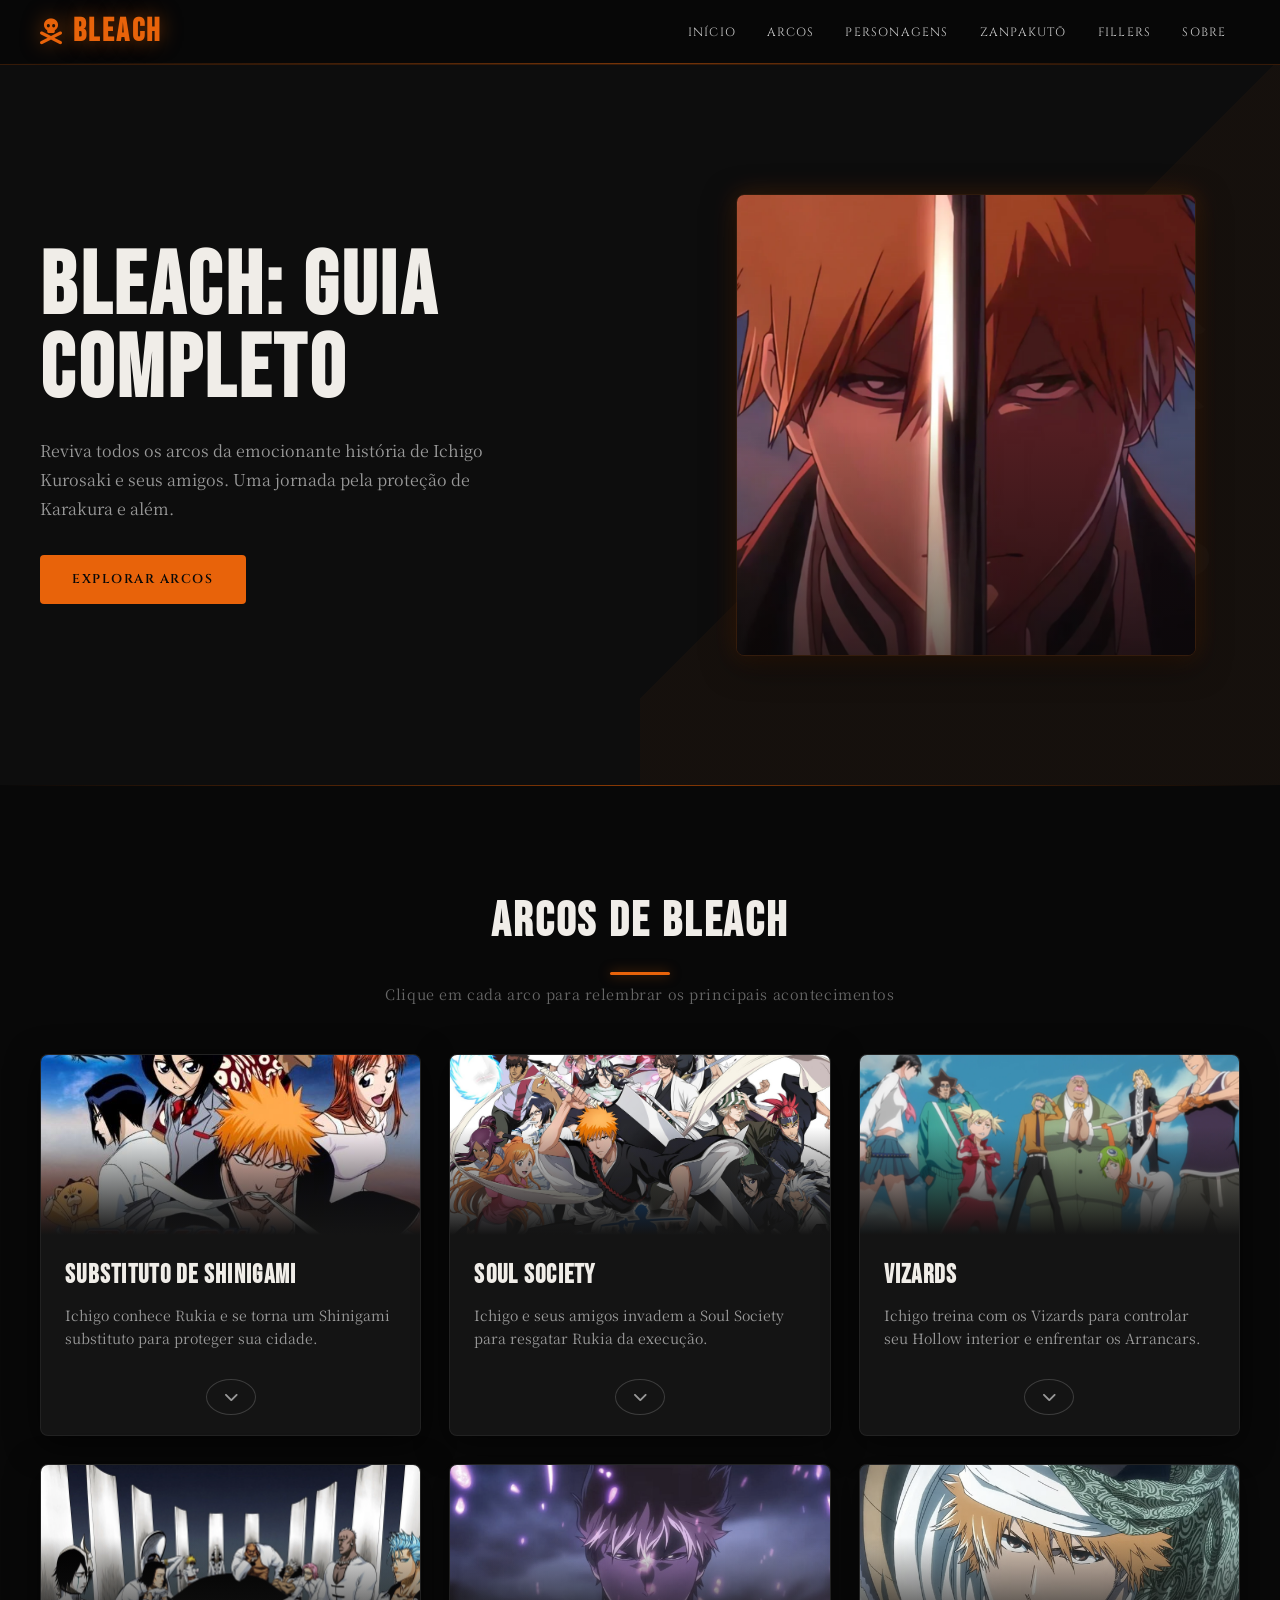
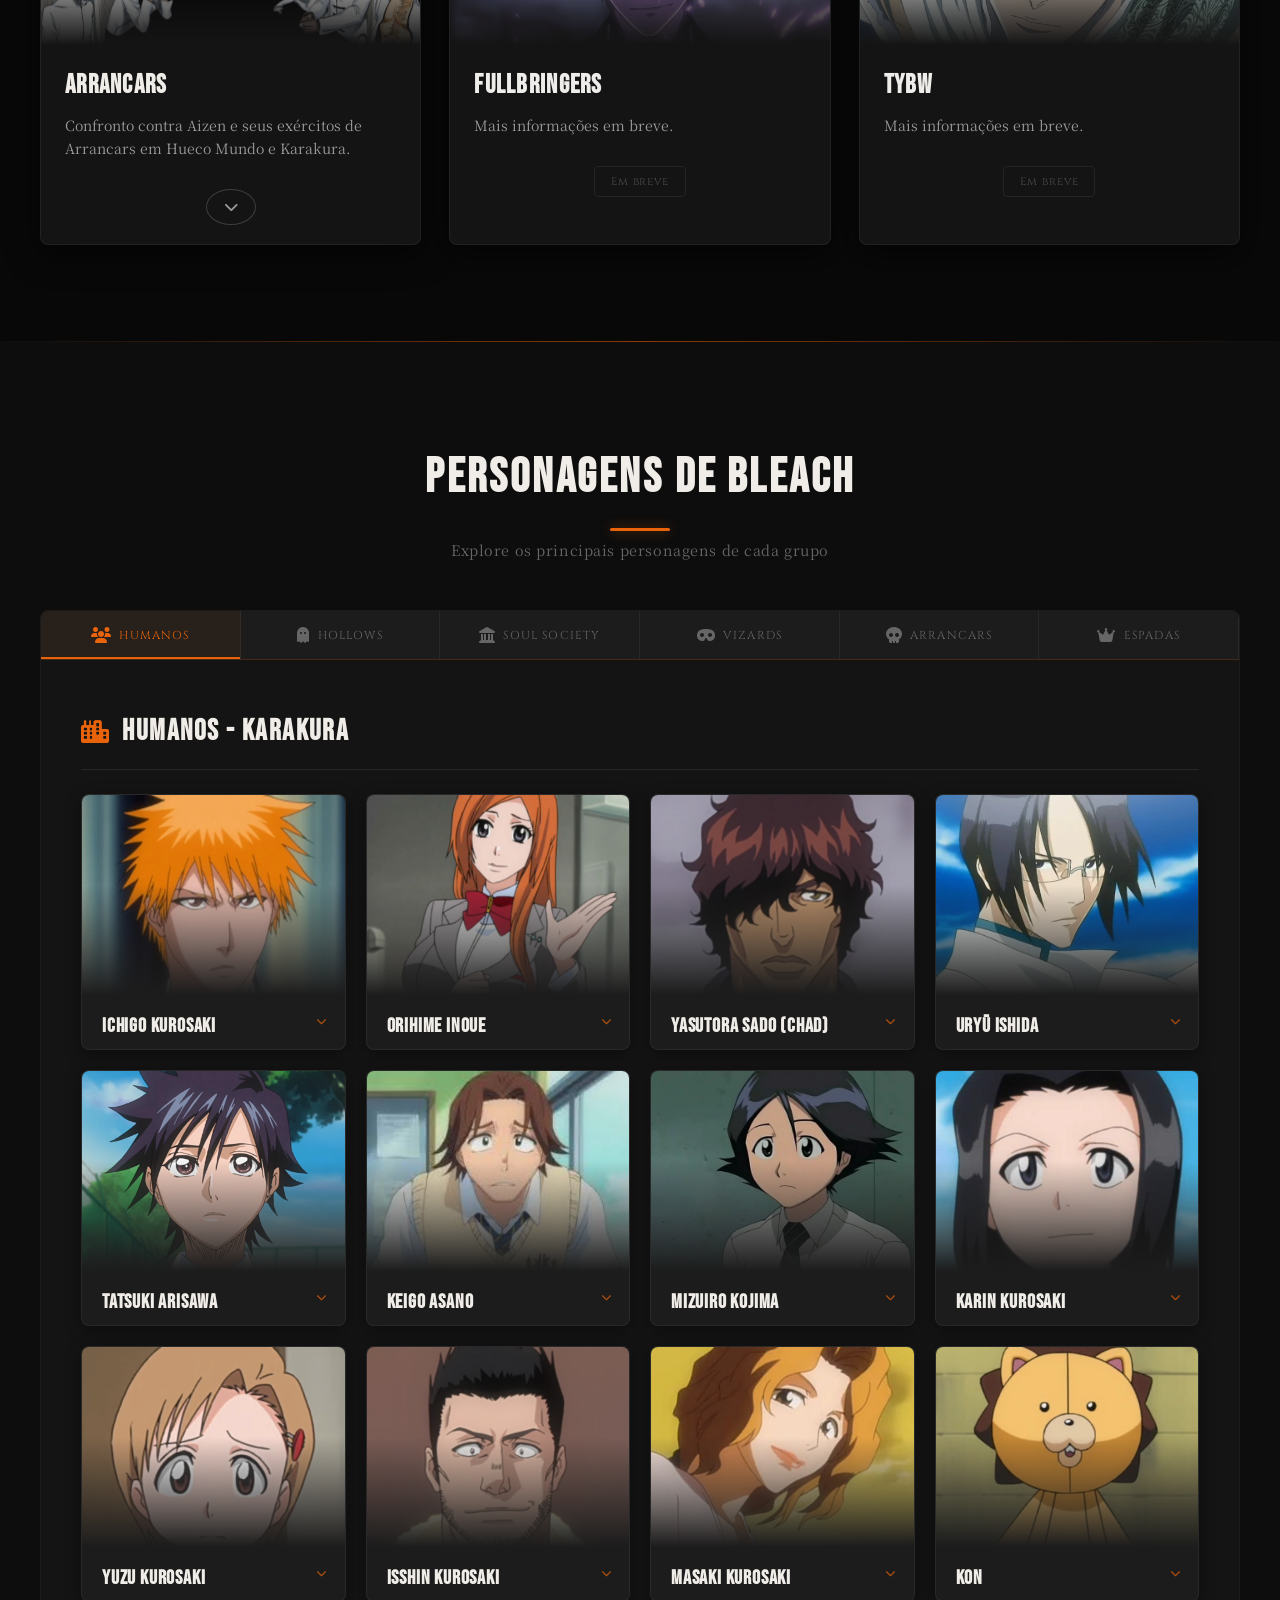
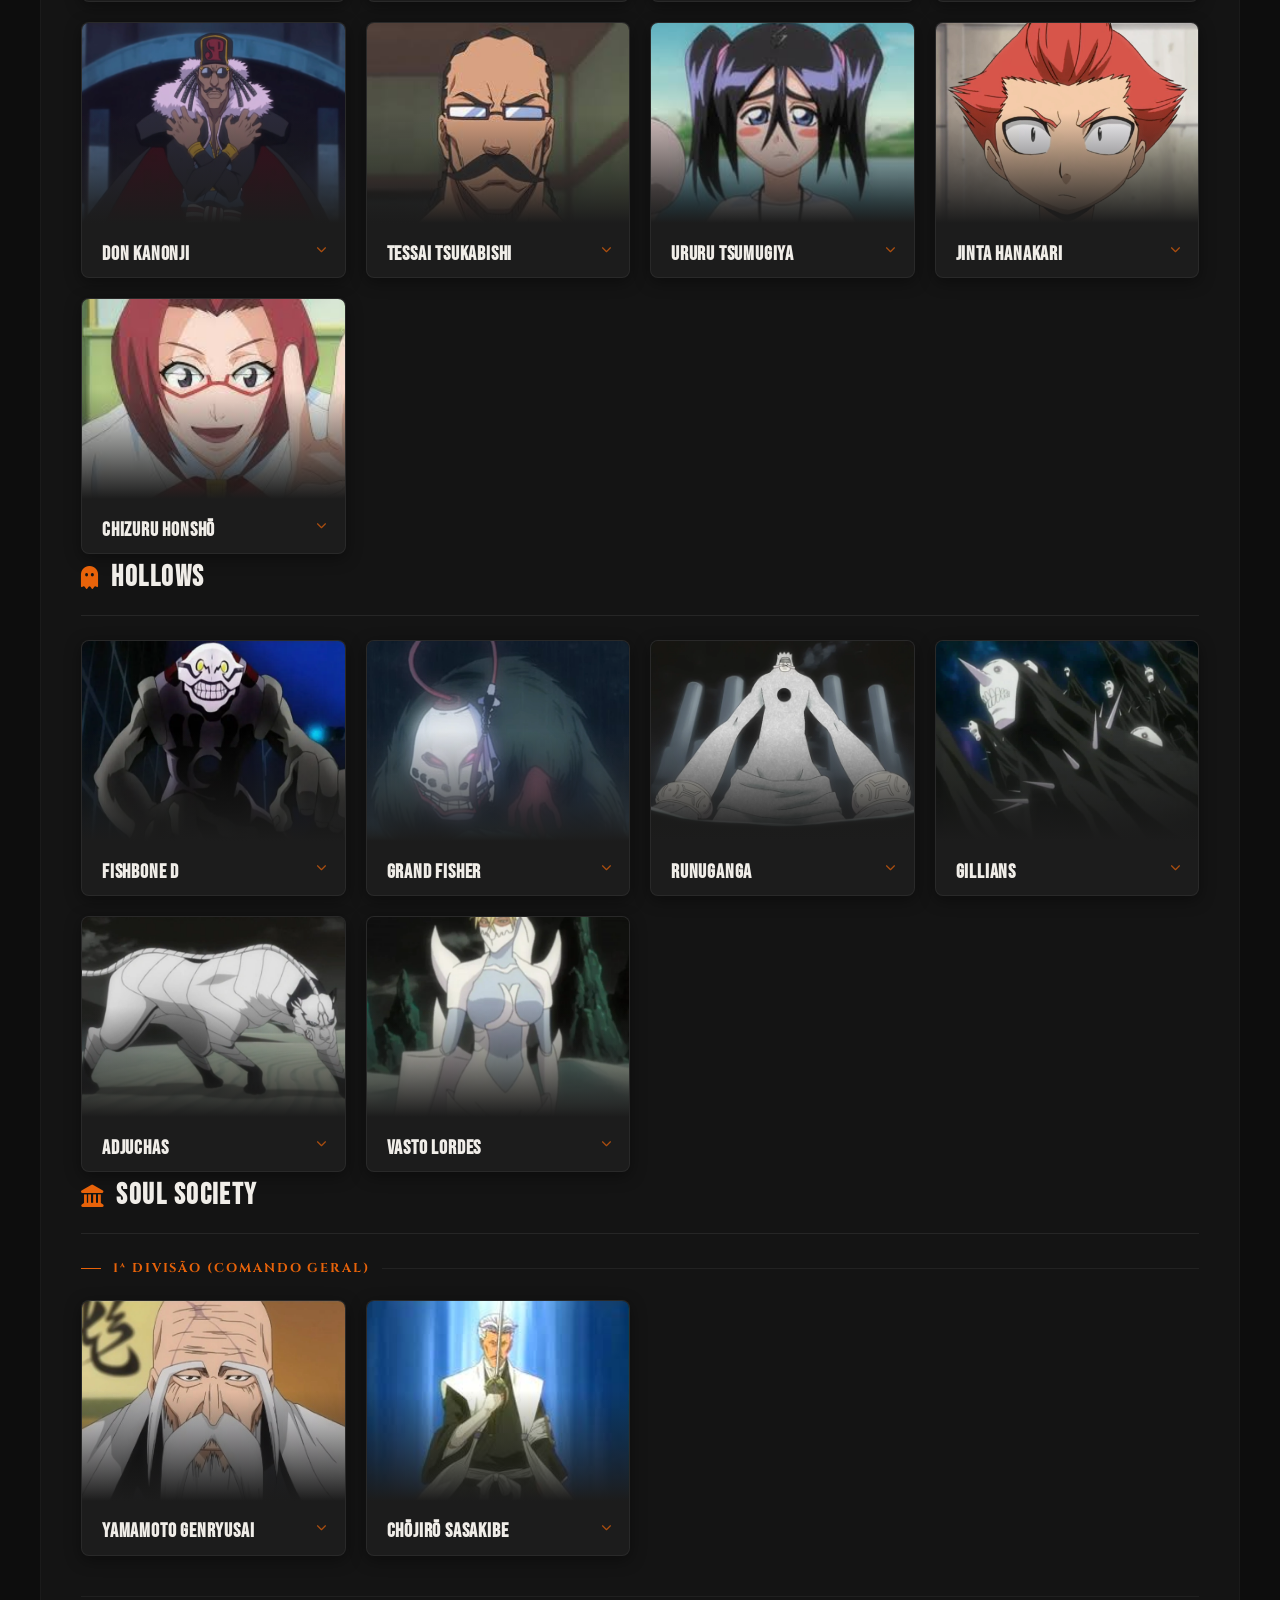
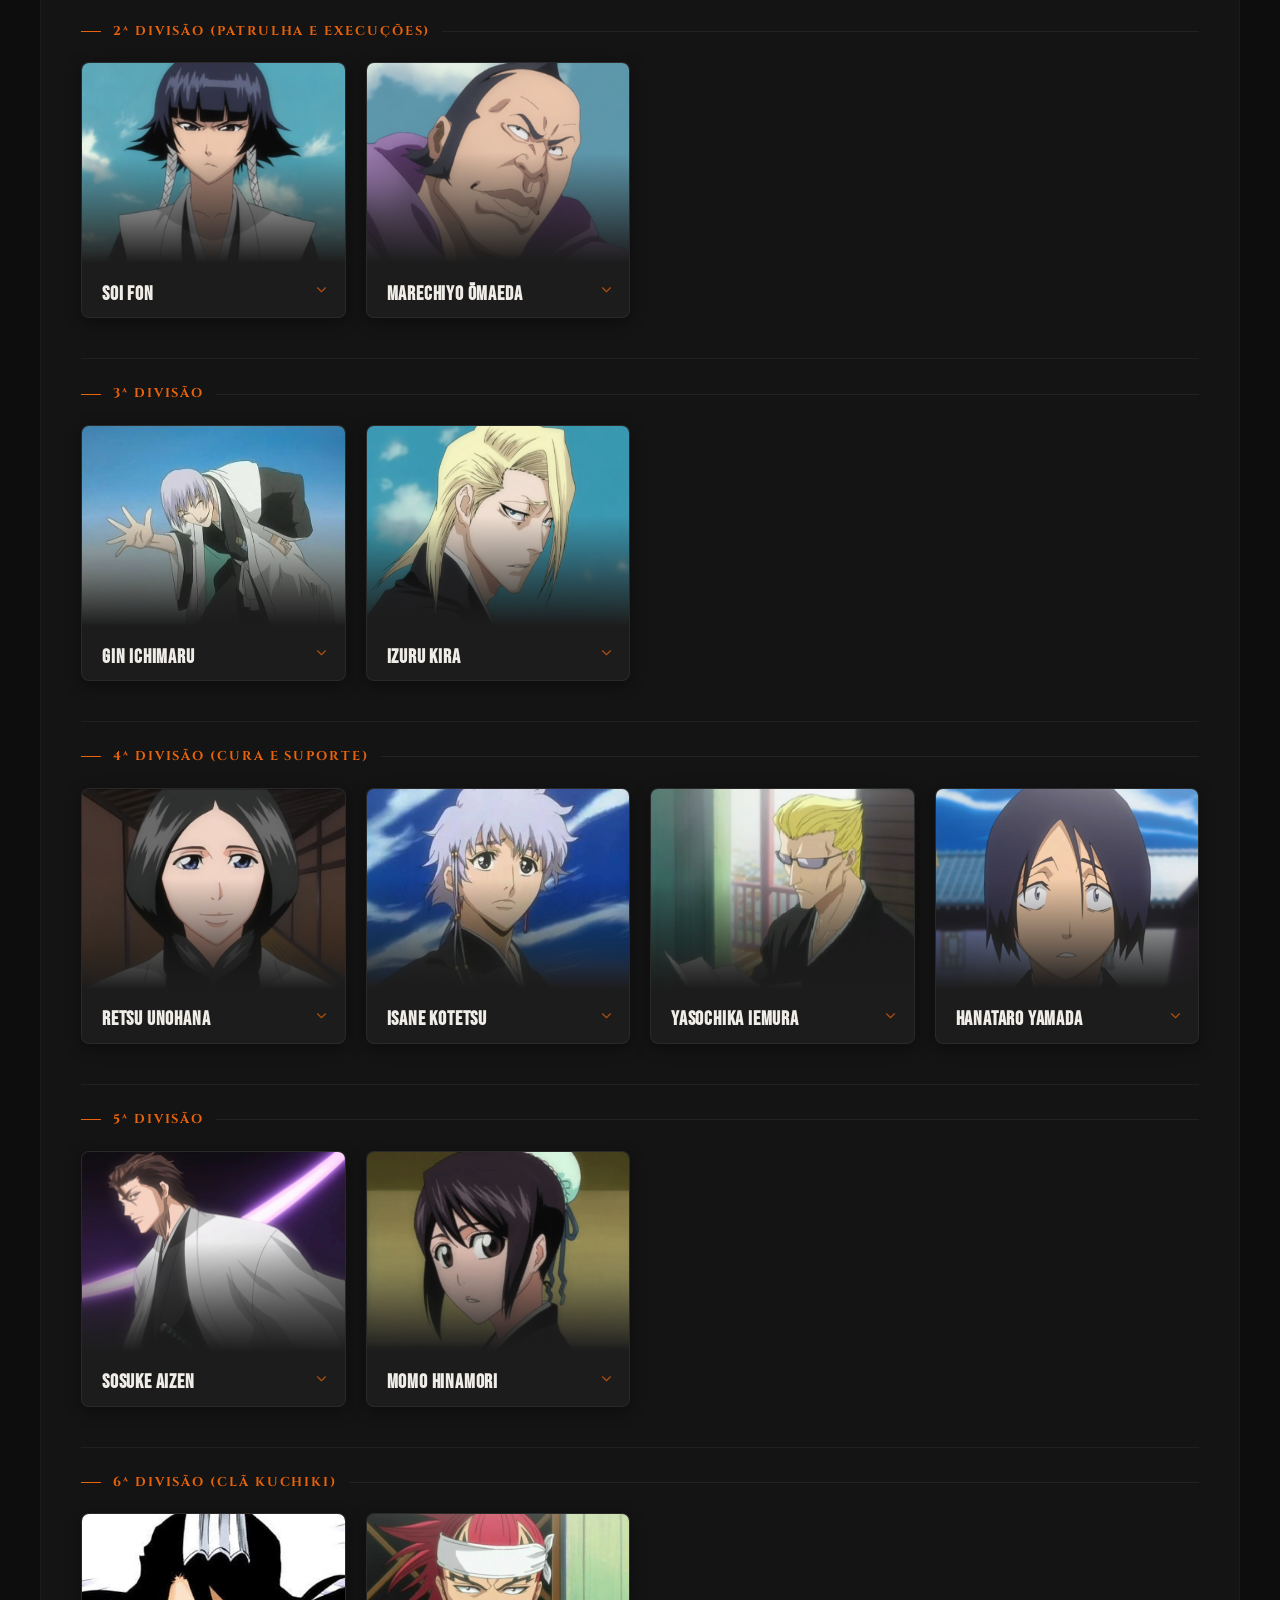
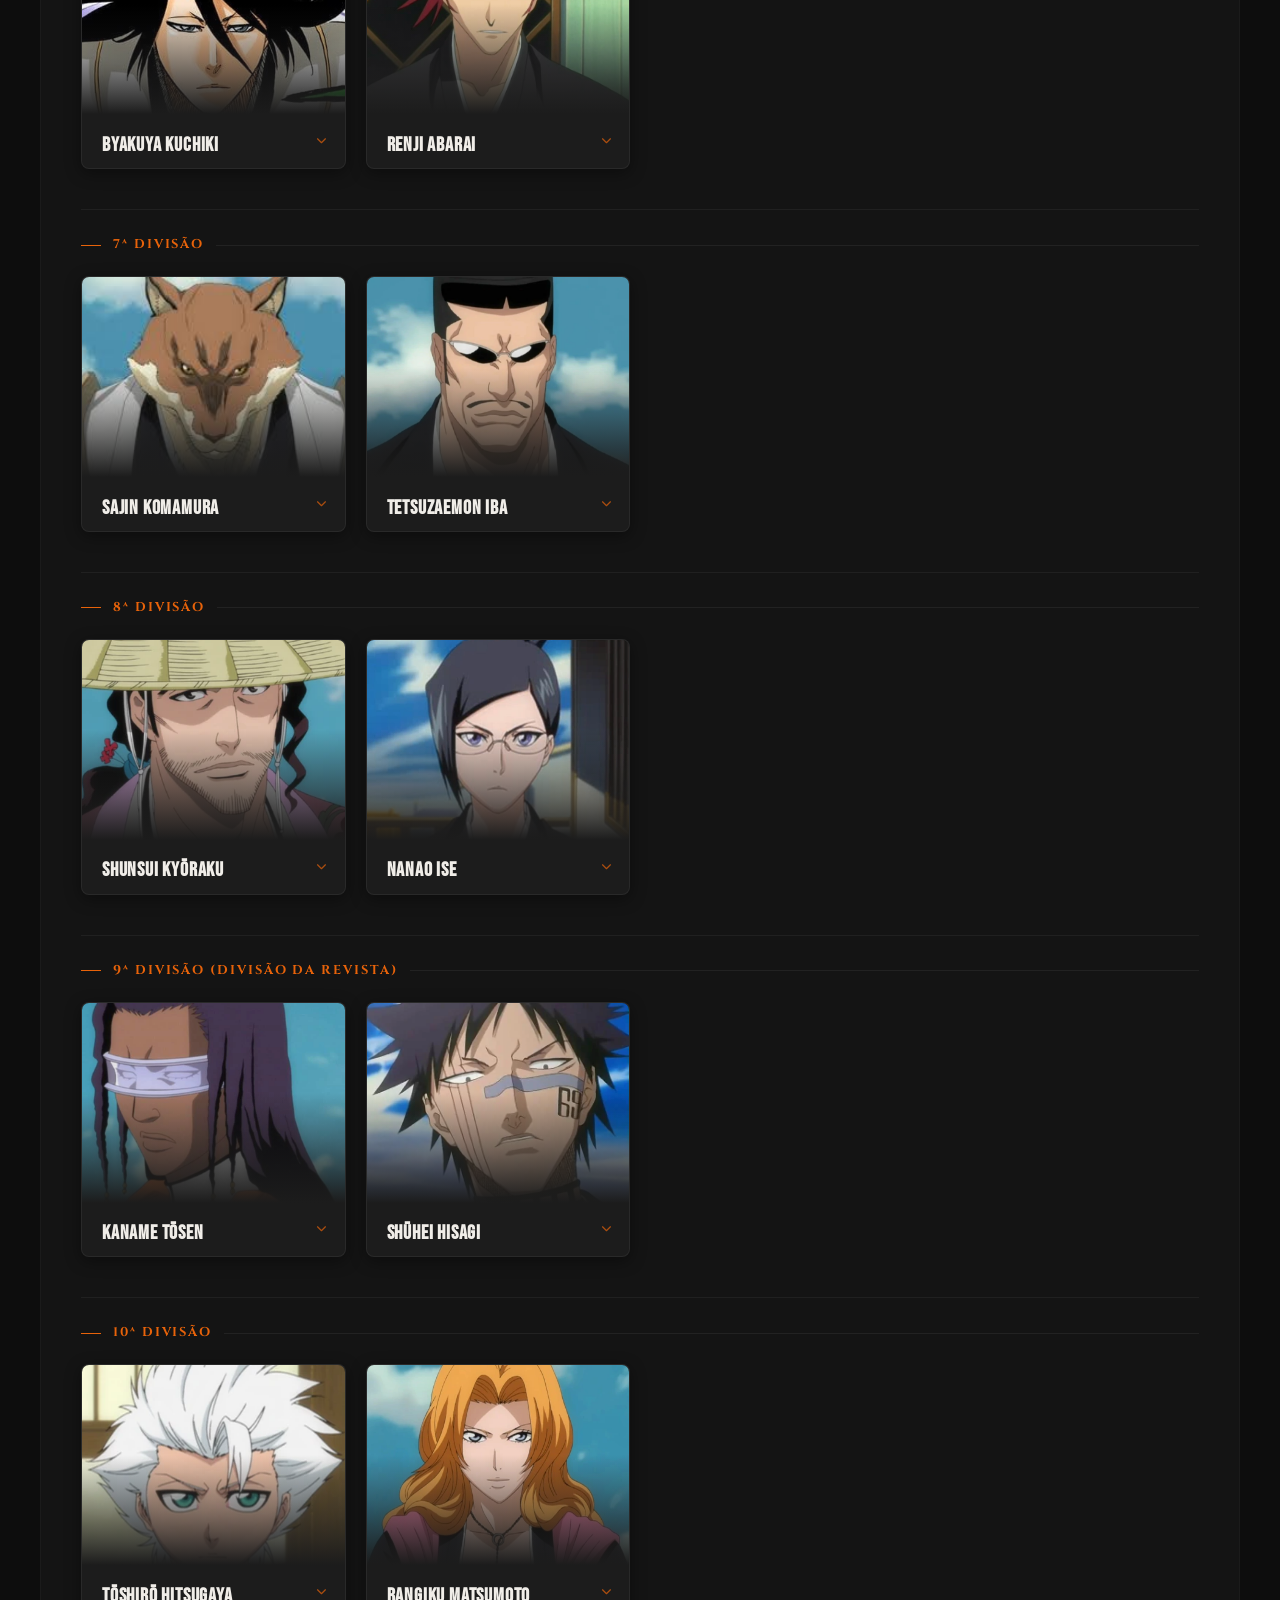
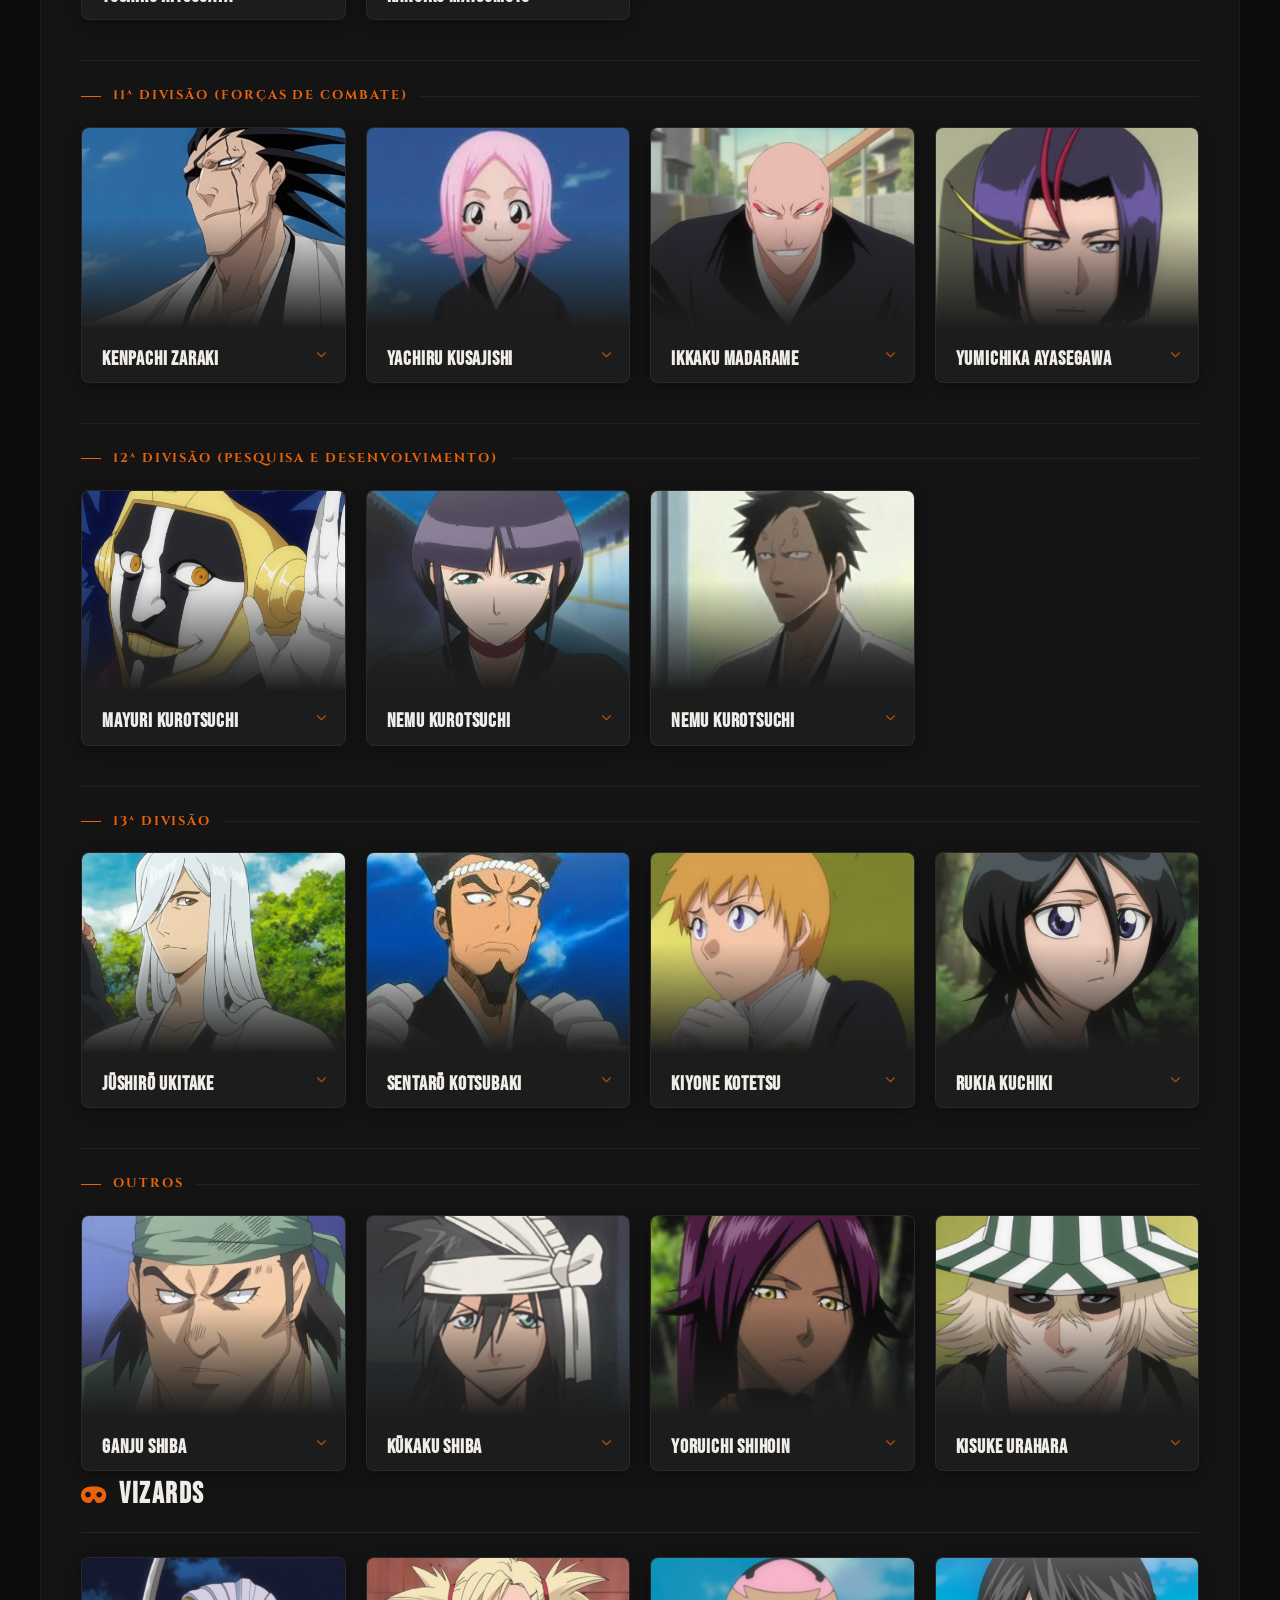
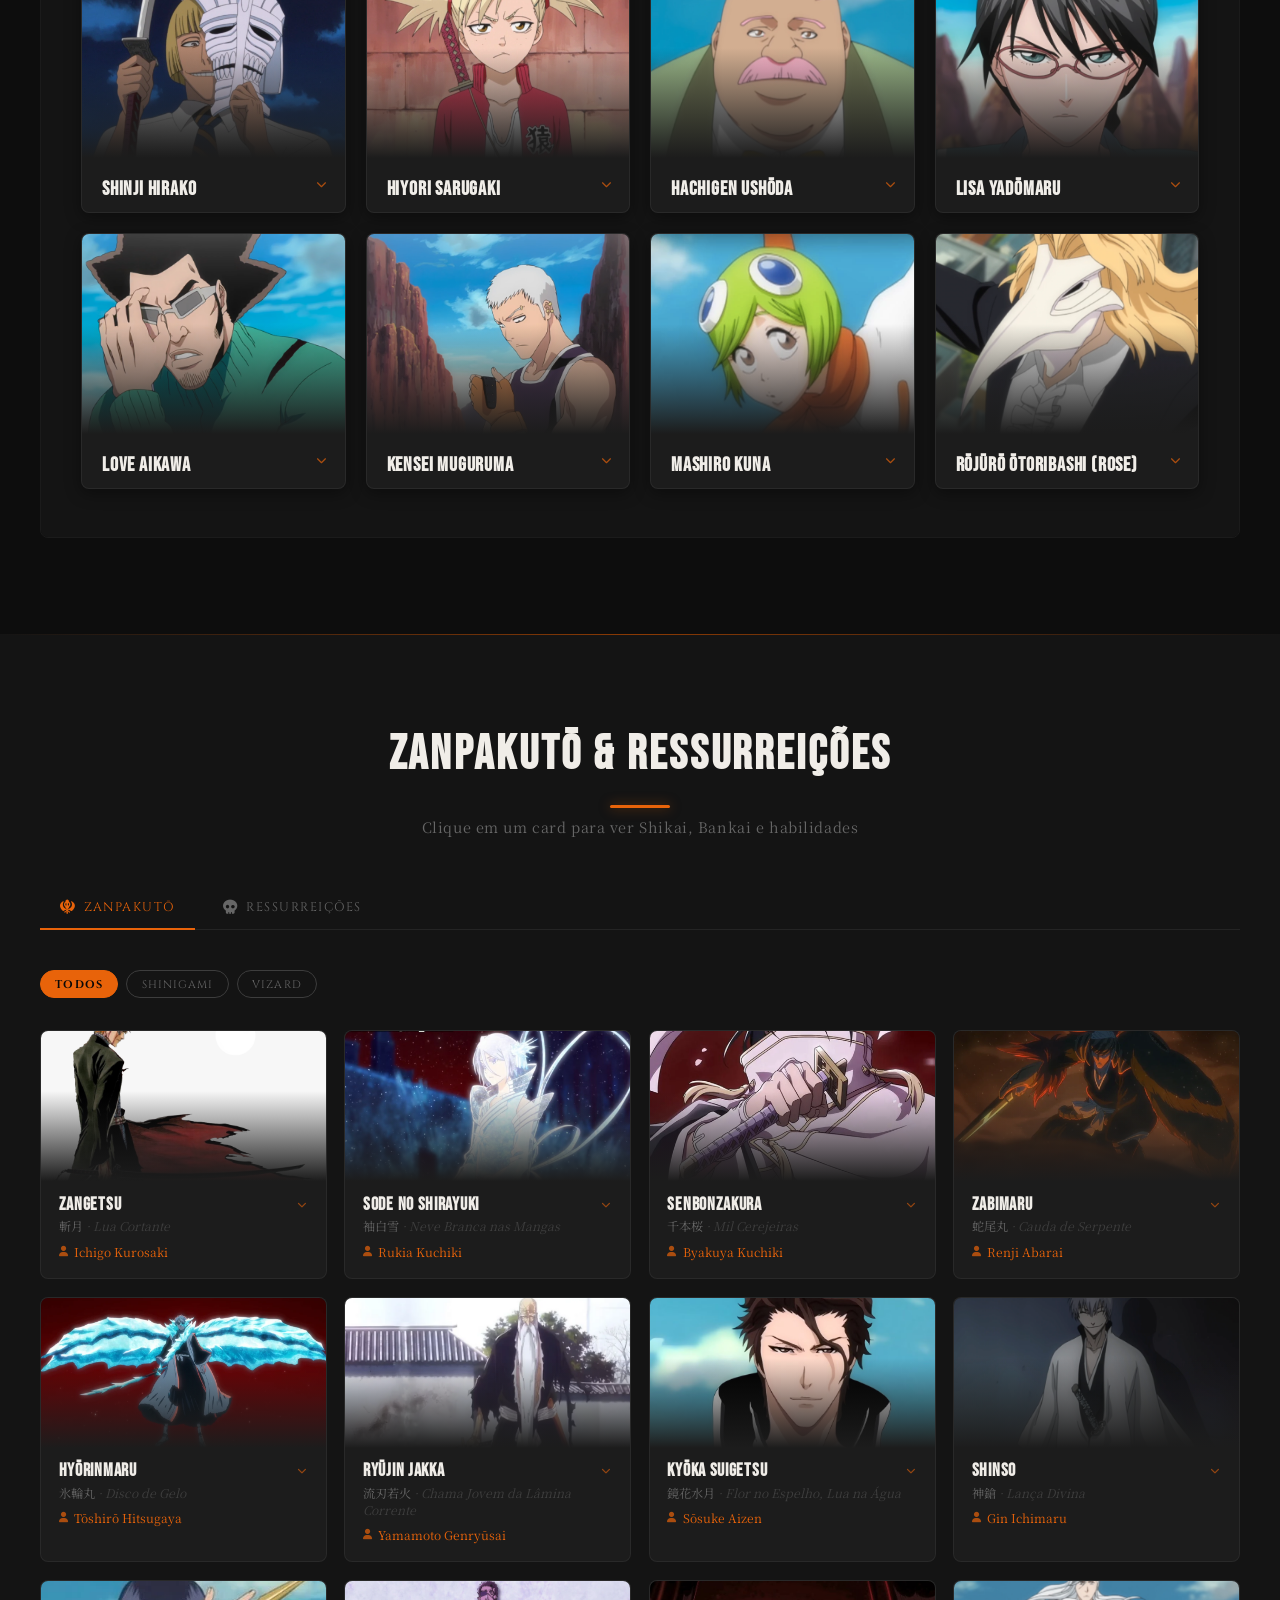
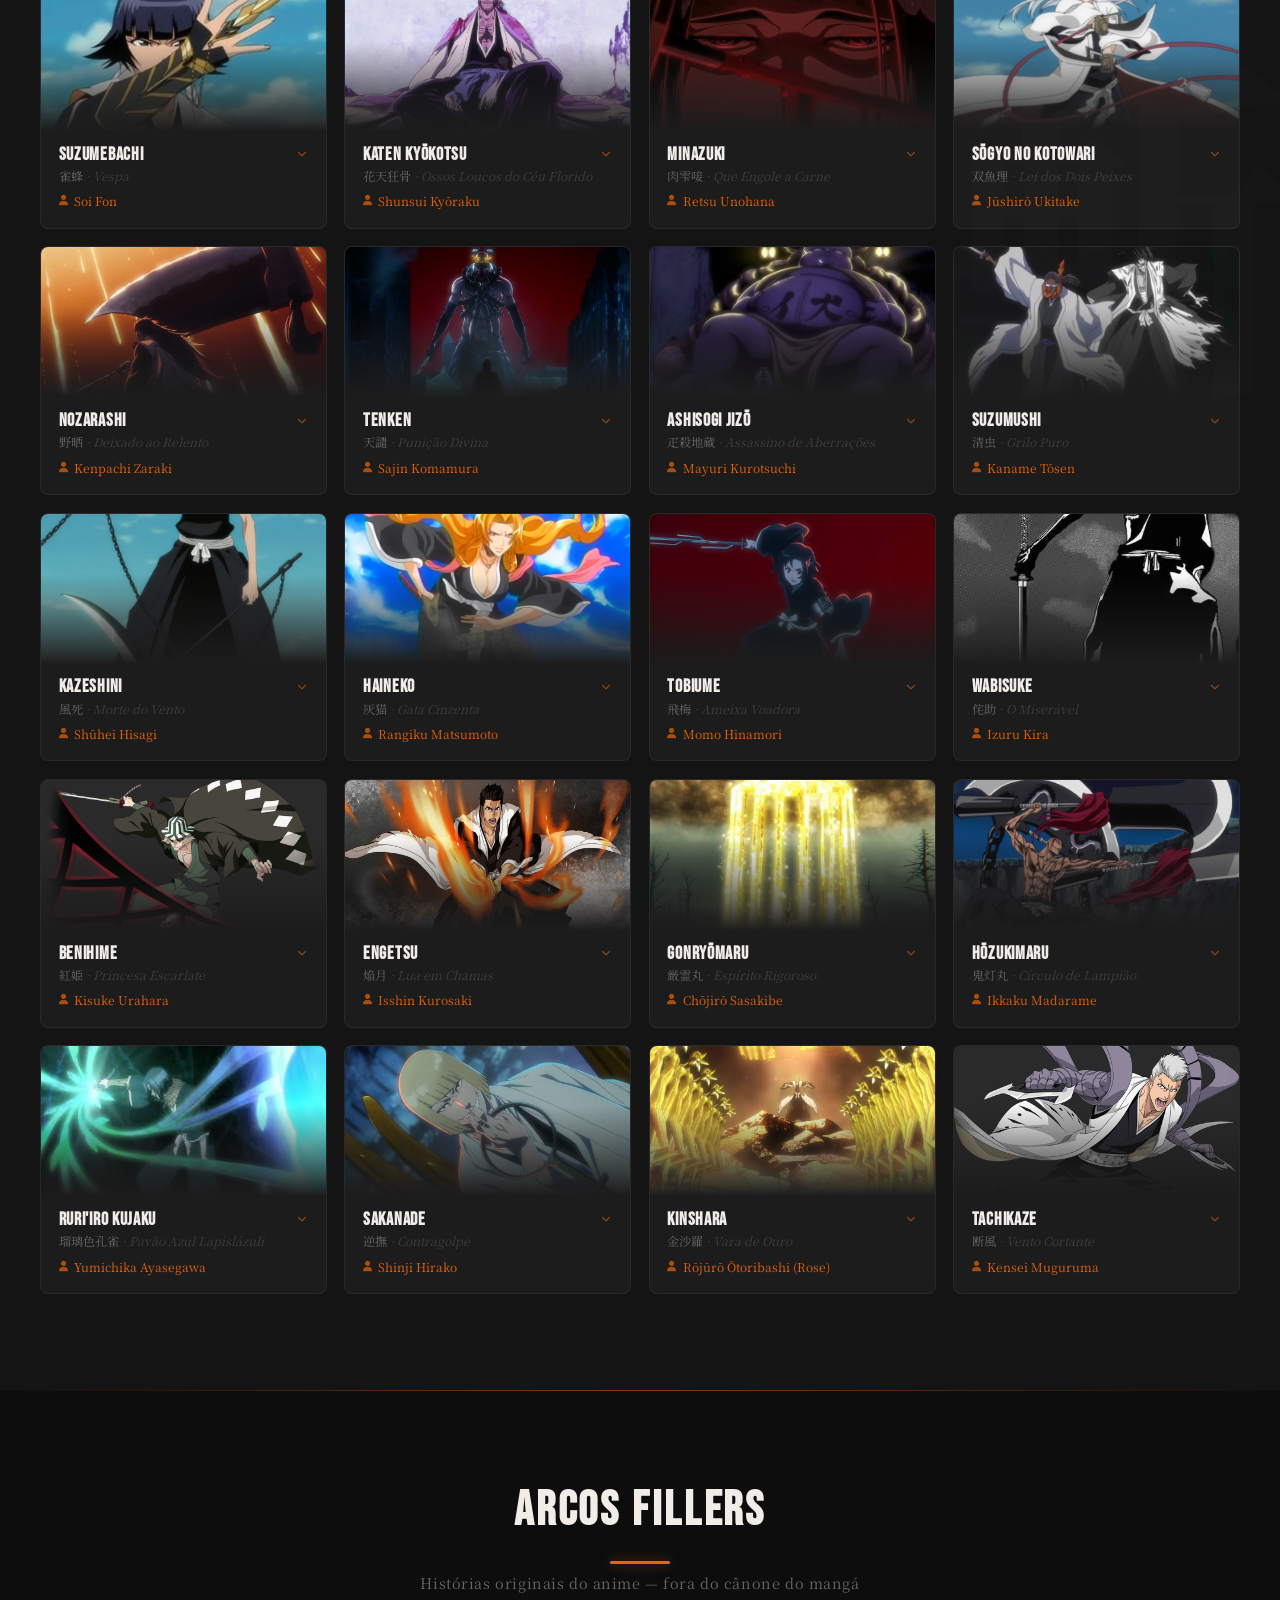
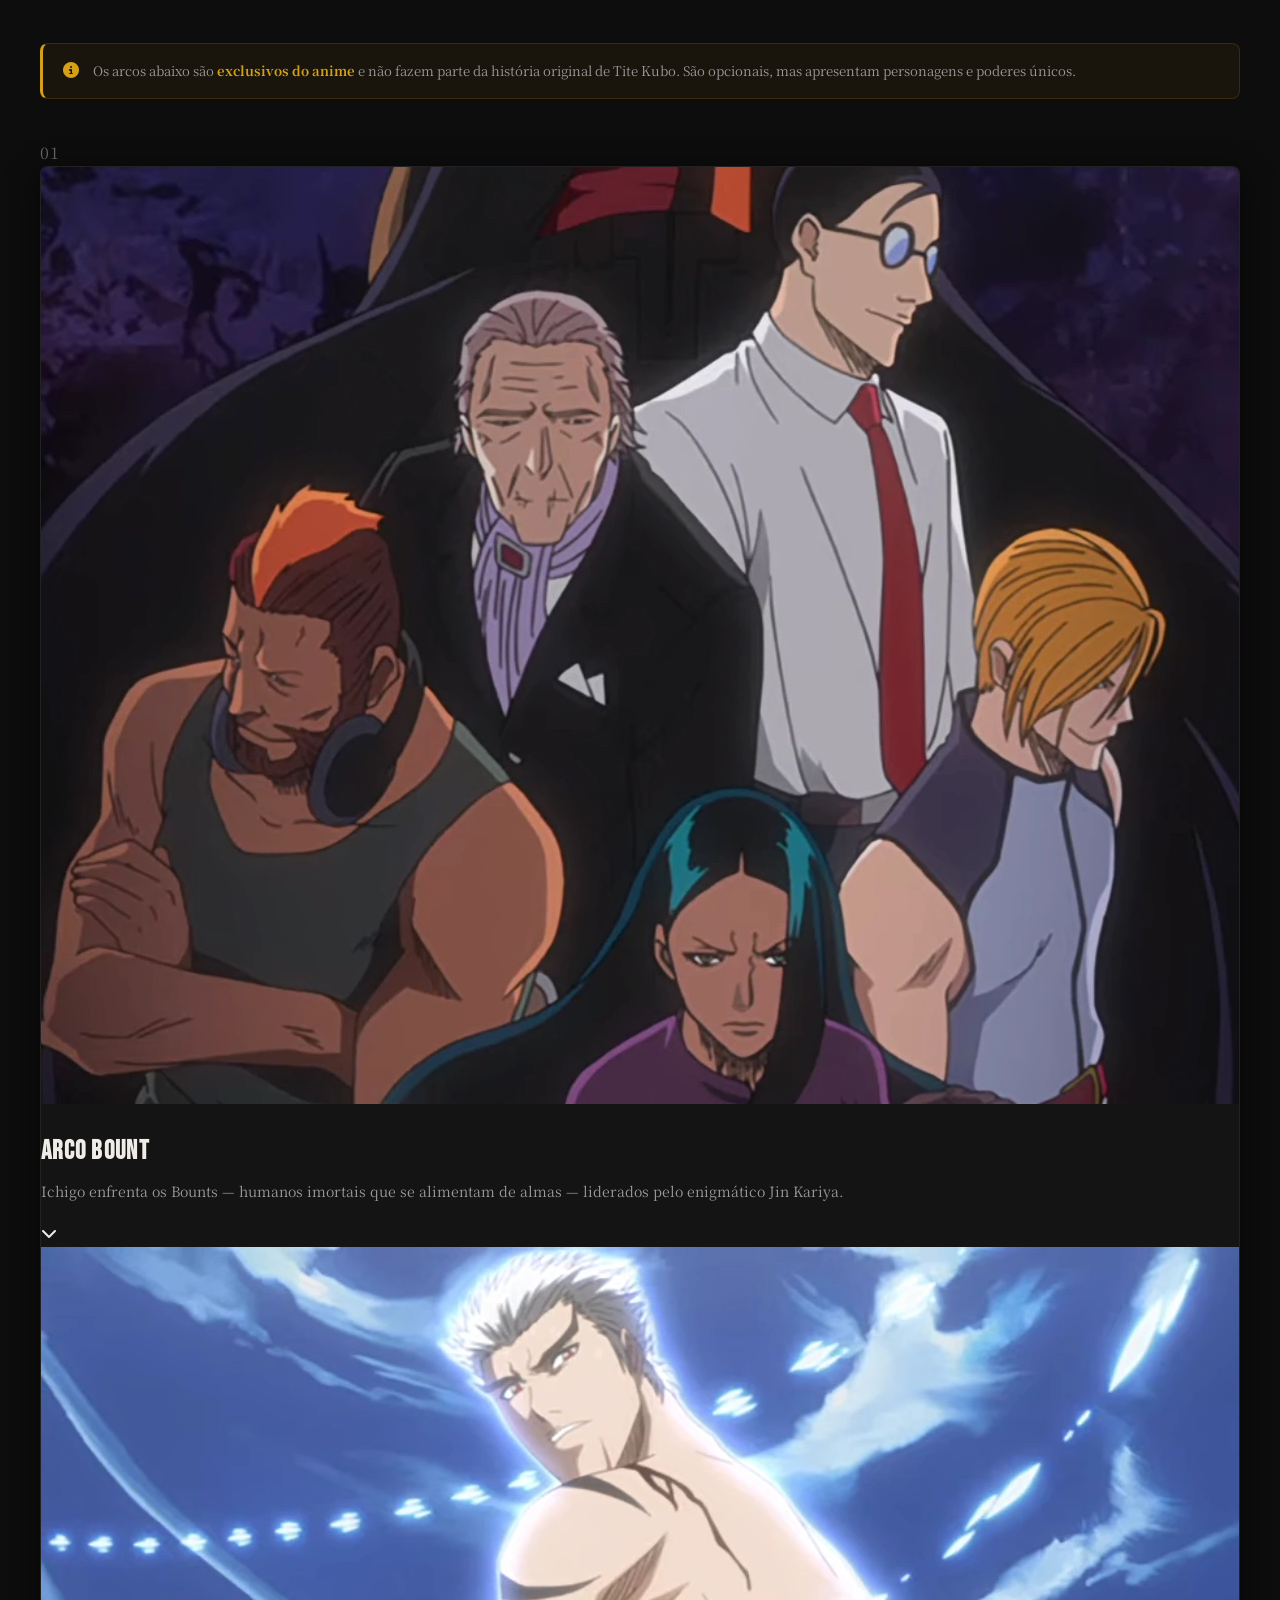
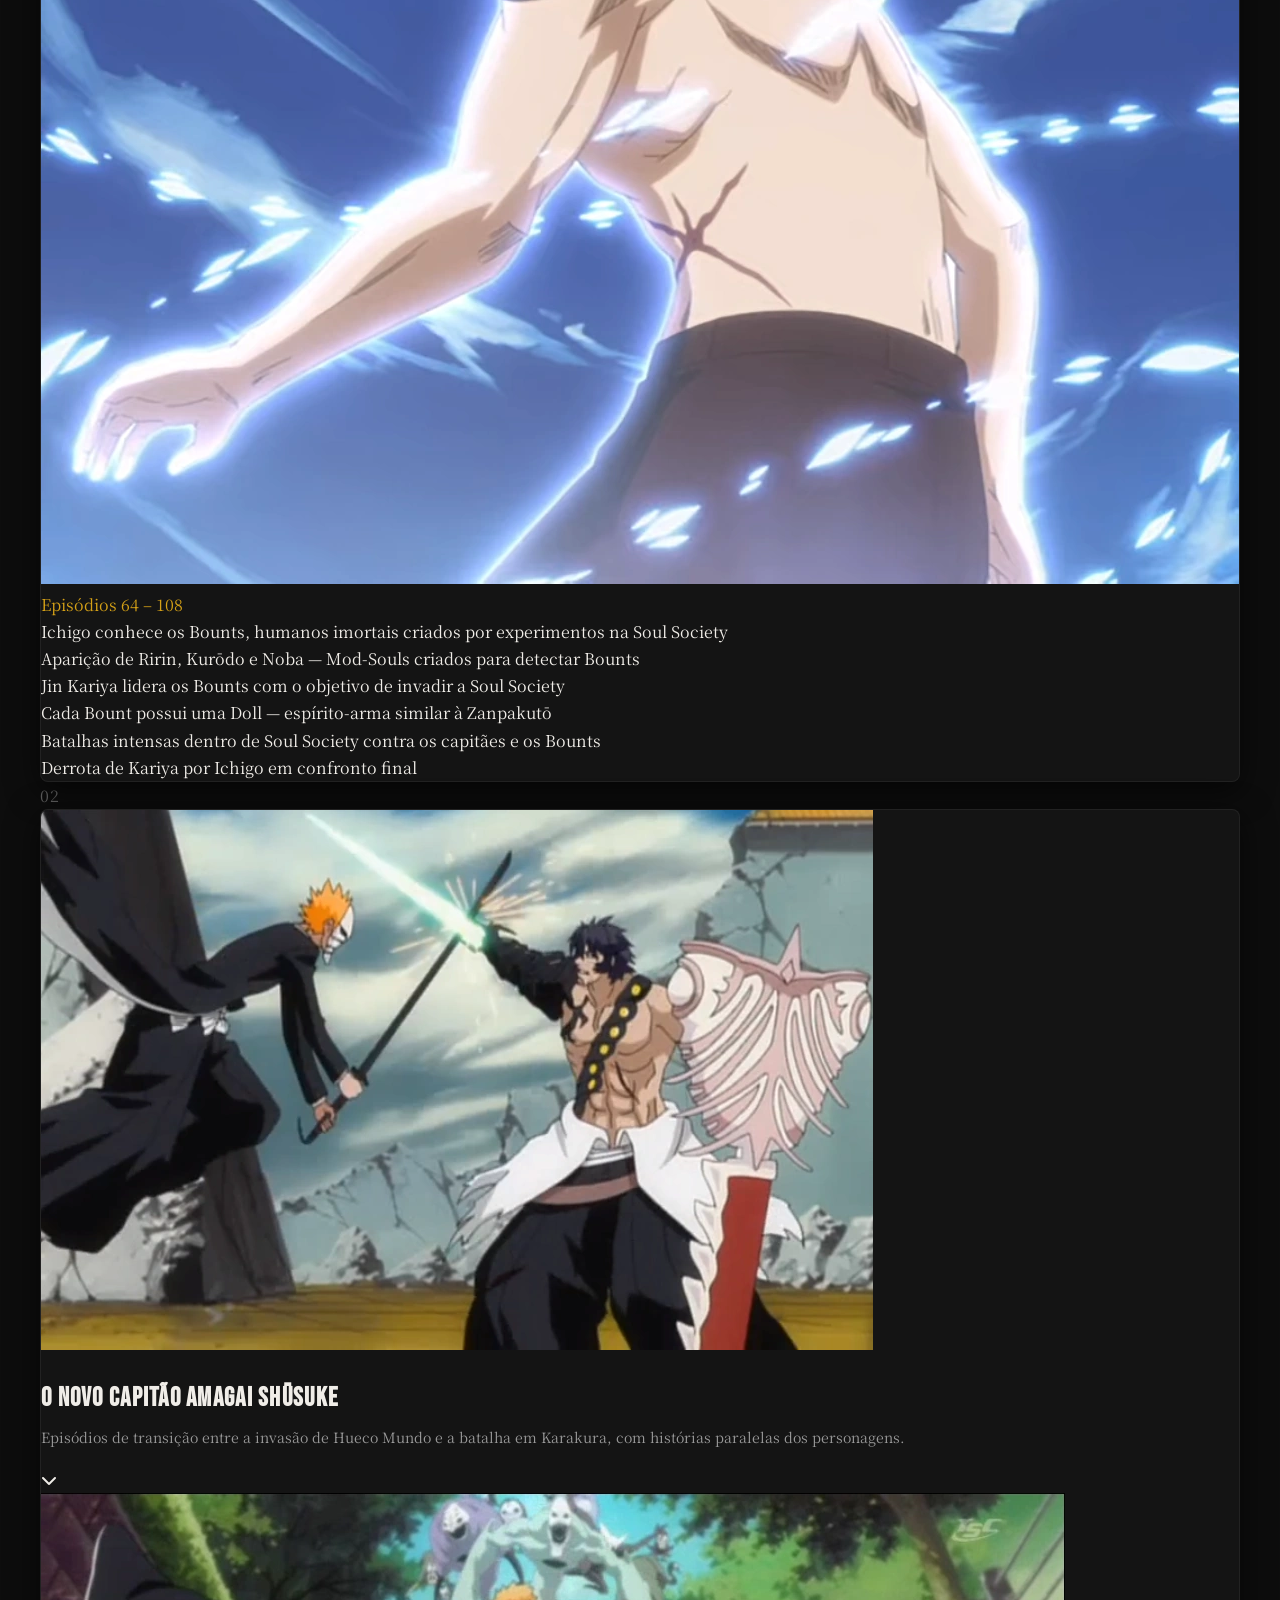
==== commit 04305cbe: "feat: fillers, zanpakutos, resssureccions pt1" ====
--- a/index.html
+++ b/index.html
@@ -6,6 +6,8 @@
     <title>Bleach: Guia dos Arcos</title>
     <link rel="stylesheet" href="css/style.css">
     <link rel="stylesheet" href="css/responsive.css">
+    <link rel="stylesheet" href="css/zanpakuto.css">
+    <link rel="stylesheet" href="css/fillers.css">
     <link rel="preconnect" href="https://fonts.googleapis.com">
     <link rel="preconnect" href="https://fonts.gstatic.com" crossorigin>
     <link href="https://fonts.googleapis.com/css2?family=Roboto:wght@300;400;700&family=Bebas+Neue&display=swap" rel="stylesheet">
@@ -27,6 +29,8 @@
                     <li><a href="#home" class="nav-link">Início</a></li>
                     <li><a href="#arcs" class="nav-link">Arcos</a></li>
                     <li><a href="#characters" class="nav-link">Personagens</a></li>
+                    <li><a href="#zanpakuto" class="nav-link">Zanpakutō</a></li>
+                    <li><a href="#fillers" class="nav-link">Fillers</a></li>
                     <li><a href="#about" class="nav-link">Sobre</a></li>
                 </ul>
             </nav>
@@ -2050,6 +2054,1139 @@
     </div>
 </section>
 
+    <section id="zanpakuto" class="zanpakuto-section">
+        <div class="container">
+    
+            <h2 class="section-title">Zanpakutō &amp; Ressurreições</h2>
+            <p class="section-subtitle">Clique em um card para ver Shikai, Bankai e habilidades</p>
+    
+            <!-- Sub-abas -->
+            <div class="zp-tabs-header">
+                <button class="zp-tab-btn active" data-zptab="zanpakuto">
+                    <i class="fas fa-khanda"></i> Zanpakutō
+                </button>
+                <button class="zp-tab-btn" data-zptab="resurreccions">
+                    <i class="fas fa-skull"></i> Ressurreições
+                </button>
+            </div>
+    
+            <!-- PANE — ZANPAKUTŌ -->
+            <div class="zp-pane active" id="zp-zanpakuto">
+    
+                <!-- Filtros -->
+                <div class="zp-filter-bar">
+                    <button class="zp-filter-btn active" data-filter="all">Todos</button>
+                    <button class="zp-filter-btn" data-filter="shinigami">Shinigami</button>
+                    <button class="zp-filter-btn" data-filter="vizard">Vizard</button>
+                </div>
+    
+                <div class="zp-grid">
+    
+                    <!-- ─── Zangetsu ─── -->
+                    <article class="zp-card" data-type="shinigami">
+                        <div class="zp-image-wrap">
+                            <img src="images/zanpakuto/zangetsu.png" alt="Zangetsu" class="zp-img" onerror="this.parentElement.classList.add('zp-no-img')">
+                            <div class="zp-img-placeholder">
+                                <span class="zp-placeholder-kanji">斬</span>
+                            </div>
+                        </div>
+                        <div class="zp-body">
+                            <h4 class="zp-name">Zangetsu</h4>
+                            <p class="zp-kanji">斬月 <span class="zp-meaning">· Lua Cortante</span></p>
+                            <p class="zp-owner"><i class="fas fa-user"></i> Ichigo Kurosaki</p>
+                            <div class="zp-details">
+                                <div class="zp-release">
+                                    <span class="zp-label zp-label--shikai">Shikai</span>
+                                    <p class="zp-release-cmd">"Getsuga Tenshō"</p>
+                                    <p class="zp-release-desc">Lança uma onda de energia espiritual em forma de crescente negro.</p>
+                                </div>
+                                <div class="zp-release">
+                                    <span class="zp-label zp-label--bankai">Bankai</span>
+                                    <p class="zp-release-cmd">Tensa Zangetsu</p>
+                                    <p class="zp-release-desc">Comprime toda a energia em uma única lâmina negra. Velocidade e poder extremos.</p>
+                                </div>
+                            </div>
+                        </div>
+                    </article>
+    
+                    <!-- ─── Sode no Shirayuki ─── -->
+                    <article class="zp-card" data-type="shinigami">
+                        <div class="zp-image-wrap">
+                            <img src="images/zanpakuto/sode-no-shirayuki.avif" alt="Sode no Shirayuki" class="zp-img" onerror="this.parentElement.classList.add('zp-no-img')">
+                            <div class="zp-img-placeholder"><span class="zp-placeholder-kanji">雪</span></div>
+                        </div>
+                        <div class="zp-body">
+                            <h4 class="zp-name">Sode no Shirayuki</h4>
+                            <p class="zp-kanji">袖白雪 <span class="zp-meaning">· Neve Branca nas Mangas</span></p>
+                            <p class="zp-owner"><i class="fas fa-user"></i> Rukia Kuchiki</p>
+                            <div class="zp-details">
+                                <div class="zp-release">
+                                    <span class="zp-label zp-label--shikai">Shikai</span>
+                                    <p class="zp-release-cmd">"Dance, Sode no Shirayuki"</p>
+                                    <p class="zp-release-desc">Controle do gelo. Some no Mai, Tsugi no Mai e San no Mai.</p>
+                                </div>
+                                <div class="zp-release">
+                                    <span class="zp-label zp-label--bankai">Bankai</span>
+                                    <p class="zp-release-cmd">Hakka no Togame</p>
+                                    <p class="zp-release-desc">Temperatura absoluta — tudo que toca congela instantaneamente, incluindo o ar.</p>
+                                </div>
+                            </div>
+                        </div>
+                    </article>
+    
+                    <!-- ─── Senbonzakura ─── -->
+                    <article class="zp-card" data-type="shinigami">
+                        <div class="zp-image-wrap">
+                            <img src="images/zanpakuto/senbonzakura.webp" alt="Senbonzakura" class="zp-img" onerror="this.parentElement.classList.add('zp-no-img')">
+                            <div class="zp-img-placeholder"><span class="zp-placeholder-kanji">桜</span></div>
+                        </div>
+                        <div class="zp-body">
+                            <h4 class="zp-name">Senbonzakura</h4>
+                            <p class="zp-kanji">千本桜 <span class="zp-meaning">· Mil Cerejeiras</span></p>
+                            <p class="zp-owner"><i class="fas fa-user"></i> Byakuya Kuchiki</p>
+                            <div class="zp-details">
+                                <div class="zp-release">
+                                    <span class="zp-label zp-label--shikai">Shikai</span>
+                                    <p class="zp-release-cmd">"Dispersar, Senbonzakura"</p>
+                                    <p class="zp-release-desc">A lâmina fragmenta-se em milhares de pétalas de aço microscópicas.</p>
+                                </div>
+                                <div class="zp-release">
+                                    <span class="zp-label zp-label--bankai">Bankai</span>
+                                    <p class="zp-release-cmd">Senbonzakura Kageyoshi</p>
+                                    <p class="zp-release-desc">Mil espadas brotam do chão multiplicando as pétalas em escala colossal.</p>
+                                </div>
+                            </div>
+                        </div>
+                    </article>
+    
+                    <!-- ─── Zabimaru ─── -->
+                    <article class="zp-card" data-type="shinigami">
+                        <div class="zp-image-wrap">
+                            <img src="images/zanpakuto/zabimaru.webp" alt="Zabimaru" class="zp-img" onerror="this.parentElement.classList.add('zp-no-img')">
+                            <div class="zp-img-placeholder"><span class="zp-placeholder-kanji">蛇</span></div>
+                        </div>
+                        <div class="zp-body">
+                            <h4 class="zp-name">Zabimaru</h4>
+                            <p class="zp-kanji">蛇尾丸 <span class="zp-meaning">· Cauda de Serpente</span></p>
+                            <p class="zp-owner"><i class="fas fa-user"></i> Renji Abarai</p>
+                            <div class="zp-details">
+                                <div class="zp-release">
+                                    <span class="zp-label zp-label--shikai">Shikai</span>
+                                    <p class="zp-release-cmd">"Ruja, Zabimaru"</p>
+                                    <p class="zp-release-desc">A lâmina segmenta-se em ossos dentados conectados, extensível como chicote.</p>
+                                </div>
+                                <div class="zp-release">
+                                    <span class="zp-label zp-label--bankai">Bankai</span>
+                                    <p class="zp-release-cmd">Hihiō Zabimaru</p>
+                                    <p class="zp-release-desc">Uma serpente esquelética gigante de ossos e chamas envolve o portador.</p>
+                                </div>
+                            </div>
+                        </div>
+                    </article>
+    
+                    <!-- ─── Hyōrinmaru ─── -->
+                    <article class="zp-card" data-type="shinigami">
+                        <div class="zp-image-wrap">
+                            <img src="images/zanpakuto/hyorinmaru.webp" alt="Hyōrinmaru" class="zp-img" onerror="this.parentElement.classList.add('zp-no-img')">
+                            <div class="zp-img-placeholder"><span class="zp-placeholder-kanji">氷</span></div>
+                        </div>
+                        <div class="zp-body">
+                            <h4 class="zp-name">Hyōrinmaru</h4>
+                            <p class="zp-kanji">氷輪丸 <span class="zp-meaning">· Disco de Gelo</span></p>
+                            <p class="zp-owner"><i class="fas fa-user"></i> Tōshirō Hitsugaya</p>
+                            <div class="zp-details">
+                                <div class="zp-release">
+                                    <span class="zp-label zp-label--shikai">Shikai</span>
+                                    <p class="zp-release-cmd">"Cresca sobre os céus congelados, Hyōrinmaru"</p>
+                                    <p class="zp-release-desc">Controle absoluto da água e gelo. Forma um dragão de gelo ao redor da lâmina.</p>
+                                </div>
+                                <div class="zp-release">
+                                    <span class="zp-label zp-label--bankai">Bankai</span>
+                                    <p class="zp-release-cmd">Daiguren Hyōrinmaru</p>
+                                    <p class="zp-release-desc">Asas e cauda de gelo cristalino. Congela toda a área ao redor do portador.</p>
+                                </div>
+                            </div>
+                        </div>
+                    </article>
+    
+                    <!-- ─── Ryūjin Jakka ─── -->
+                    <article class="zp-card" data-type="shinigami">
+                        <div class="zp-image-wrap">
+                            <img src="images/zanpakuto/ryujin-jakka.webp" alt="Ryūjin Jakka" class="zp-img" onerror="this.parentElement.classList.add('zp-no-img')">
+                            <div class="zp-img-placeholder"><span class="zp-placeholder-kanji">炎</span></div>
+                        </div>
+                        <div class="zp-body">
+                            <h4 class="zp-name">Ryūjin Jakka</h4>
+                            <p class="zp-kanji">流刃若火 <span class="zp-meaning">· Chama Jovem da Lâmina Corrente</span></p>
+                            <p class="zp-owner"><i class="fas fa-user"></i> Yamamoto Genryūsai</p>
+                            <div class="zp-details">
+                                <div class="zp-release">
+                                    <span class="zp-label zp-label--shikai">Shikai</span>
+                                    <p class="zp-release-cmd">"Torne tudo cinzas, Ryūjin Jakka"</p>
+                                    <p class="zp-release-desc">A Zanpakutō de fogo mais poderosa. Incendeia tudo ao redor, criando o Ennetsu Jigoku.</p>
+                                </div>
+                                <div class="zp-release">
+                                    <span class="zp-label zp-label--bankai">Bankai</span>
+                                    <p class="zp-release-cmd">Zanka no Tachi</p>
+                                    <p class="zp-release-desc">Todo o fogo do mundo comprimido na lâmina. Quatro formas: Higashi, Nishi, Minami e Kita.</p>
+                                </div>
+                            </div>
+                        </div>
+                    </article>
+    
+                    <!-- ─── Kyōka Suigetsu ─── -->
+                    <article class="zp-card" data-type="shinigami">
+                        <div class="zp-image-wrap">
+                            <img src="images/zanpakuto/kyoka-suigetsu.avif" alt="Kyōka Suigetsu" class="zp-img" onerror="this.parentElement.classList.add('zp-no-img')">
+                            <div class="zp-img-placeholder"><span class="zp-placeholder-kanji">月</span></div>
+                        </div>
+                        <div class="zp-body">
+                            <h4 class="zp-name">Kyōka Suigetsu</h4>
+                            <p class="zp-kanji">鏡花水月 <span class="zp-meaning">· Flor no Espelho, Lua na Água</span></p>
+                            <p class="zp-owner"><i class="fas fa-user"></i> Sōsuke Aizen</p>
+                            <div class="zp-details">
+                                <div class="zp-release">
+                                    <span class="zp-label zp-label--shikai">Shikai</span>
+                                    <p class="zp-release-cmd">"Kudakero, Kyōka Suigetsu"</p>
+                                    <p class="zp-release-desc">Hipnose perfeita e completa — controla todos os cinco sentidos de quem viu a liberação.</p>
+                                </div>
+                                <div class="zp-release zp-release--none">
+                                    <span class="zp-label zp-label--none">Bankai</span>
+                                    <p class="zp-release-desc">Não revelada???</p>
+                                </div>
+                            </div>
+                        </div>
+                    </article>
+    
+                    <!-- ─── Shinso ─── -->
+                    <article class="zp-card" data-type="shinigami">
+                        <div class="zp-image-wrap">
+                            <img src="images/zanpakuto/shinso.webp" alt="Shinso" class="zp-img" onerror="this.parentElement.classList.add('zp-no-img')">
+                            <div class="zp-img-placeholder"><span class="zp-placeholder-kanji">神</span></div>
+                        </div>
+                        <div class="zp-body">
+                            <h4 class="zp-name">Shinso</h4>
+                            <p class="zp-kanji">神鎗 <span class="zp-meaning">· Lança Divina</span></p>
+                            <p class="zp-owner"><i class="fas fa-user"></i> Gin Ichimaru</p>
+                            <div class="zp-details">
+                                <div class="zp-release">
+                                    <span class="zp-label zp-label--shikai">Shikai</span>
+                                    <p class="zp-release-cmd">"Atire e mate, Shinso"</p>
+                                    <p class="zp-release-desc">A lâmina se estende a velocidade extrema — 500 vezes seu comprimento original.</p>
+                                </div>
+                                <div class="zp-release">
+                                    <span class="zp-label zp-label--bankai">Bankai</span>
+                                    <p class="zp-release-cmd">Kamishini no Yari</p>
+                                    <p class="zp-release-desc">Extensão de 13km à velocidade da luz. Contém veneno que desintegra a reiatsu.</p>
+                                </div>
+                            </div>
+                        </div>
+                    </article>
+    
+                    <!-- ─── Suzumebachi ─── -->
+                    <article class="zp-card" data-type="shinigami">
+                        <div class="zp-image-wrap">
+                            <img src="images/zanpakuto/suzumebachi.webp" alt="Suzumebachi" class="zp-img" onerror="this.parentElement.classList.add('zp-no-img')">
+                            <div class="zp-img-placeholder"><span class="zp-placeholder-kanji">蜂</span></div>
+                        </div>
+                        <div class="zp-body">
+                            <h4 class="zp-name">Suzumebachi</h4>
+                            <p class="zp-kanji">雀蜂 <span class="zp-meaning">· Vespa</span></p>
+                            <p class="zp-owner"><i class="fas fa-user"></i> Soi Fon</p>
+                            <div class="zp-details">
+                                <div class="zp-release">
+                                    <span class="zp-label zp-label--shikai">Shikai</span>
+                                    <p class="zp-release-cmd">"Ferroe, Suzumebachi"</p>
+                                    <p class="zp-release-desc">Soco-inglês com ferrão. Dois golpes no mesmo ponto causam morte instantânea.</p>
+                                </div>
+                                <div class="zp-release">
+                                    <span class="zp-label zp-label--bankai">Bankai</span>
+                                    <p class="zp-release-cmd">Jakuhō Raikōben</p>
+                                    <p class="zp-release-desc">Armadura de vespa no braço que dispara um míssil explosivo de alta potência.</p>
+                                </div>
+                            </div>
+                        </div>
+                    </article>
+    
+                    <!-- ─── Katen Kyōkotsu ─── -->
+                    <article class="zp-card" data-type="shinigami">
+                        <div class="zp-image-wrap">
+                            <img src="images/zanpakuto/katen-kyokotsu.webp" alt="Katen Kyōkotsu" class="zp-img" onerror="this.parentElement.classList.add('zp-no-img')">
+                            <div class="zp-img-placeholder"><span class="zp-placeholder-kanji">花</span></div>
+                        </div>
+                        <div class="zp-body">
+                            <h4 class="zp-name">Katen Kyōkotsu</h4>
+                            <p class="zp-kanji">花天狂骨 <span class="zp-meaning">· Ossos Loucos do Céu Florido</span></p>
+                            <p class="zp-owner"><i class="fas fa-user"></i> Shunsui Kyōraku</p>
+                            <div class="zp-details">
+                                <div class="zp-release">
+                                    <span class="zp-label zp-label--shikai">Shikai</span>
+                                    <p class="zp-release-cmd">"Fúria do Vento das Flores e Rugido do Deus das Flores, Fúria do Vento Celestial e Zombaria do Demônio Celestial"</p>
+                                    <p class="zp-release-desc">Dois sabres. Cria "jogos" cujas regras afetam a realidade do combate.</p>
+                                </div>
+                                <div class="zp-release">
+                                    <span class="zp-label zp-label--bankai">Bankai</span>
+                                    <p class="zp-release-cmd">Katen Kyōkotsu: Karamatsu Shinjū</p>
+                                    <p class="zp-release-desc">Zona de escuridão onde o sofrimento do portador se transfere ao inimigo.</p>
+                                </div>
+                            </div>
+                        </div>
+                    </article>
+    
+                    <!-- ─── Minazuki ─── -->
+                    <article class="zp-card" data-type="shinigami">
+                        <div class="zp-image-wrap">
+                            <img src="images/zanpakuto/minazuki.jpg" alt="Minazuki" class="zp-img" onerror="this.parentElement.classList.add('zp-no-img')">
+                            <div class="zp-img-placeholder"><span class="zp-placeholder-kanji">癒</span></div>
+                        </div>
+                        <div class="zp-body">
+                            <h4 class="zp-name">Minazuki</h4>
+                            <p class="zp-kanji">肉雫唼 <span class="zp-meaning">· Que Engole a Carne</span></p>
+                            <p class="zp-owner"><i class="fas fa-user"></i> Retsu Unohana</p>
+                            <div class="zp-details">
+                                <div class="zp-release">
+                                    <span class="zp-label zp-label--shikai">Shikai</span>
+                                    <p class="zp-release-cmd">"Minazuki"</p>
+                                    <p class="zp-release-desc">Manta-raia gigante que cura os feridos dentro de seu corpo.</p>
+                                </div>
+                                <div class="zp-release">
+                                    <span class="zp-label zp-label--bankai">Bankai</span>
+                                    <p class="zp-release-cmd">Minazuki</p>
+                                    <p class="zp-release-desc">Chão coberto de sangue curativo. A portadora fica mais forte quanto mais dano sofre.</p>
+                                </div>
+                            </div>
+                        </div>
+                    </article>
+    
+                    <!-- ─── Sōgyo no Kotowari ─── -->
+                    <article class="zp-card" data-type="shinigami">
+                        <div class="zp-image-wrap">
+                            <img src="images/zanpakuto/sogyo-no-kotowari.webp" alt="Sōgyo no Kotowari" class="zp-img" onerror="this.parentElement.classList.add('zp-no-img')">
+                            <div class="zp-img-placeholder"><span class="zp-placeholder-kanji">双</span></div>
+                        </div>
+                        <div class="zp-body">
+                            <h4 class="zp-name">Sōgyo no Kotowari</h4>
+                            <p class="zp-kanji">双魚理 <span class="zp-meaning">· Lei dos Dois Peixes</span></p>
+                            <p class="zp-owner"><i class="fas fa-user"></i> Jūshirō Ukitake</p>
+                            <div class="zp-details">
+                                <div class="zp-release">
+                                    <span class="zp-label zp-label--shikai">Shikai</span>
+                                    <p class="zp-release-cmd">"Nadegiri, Sōgyo no Kotowari"</p>
+                                    <p class="zp-release-desc">Dois sabres ligados por cordas vermelhas. Absorve ataques e os redireciona.</p>
+                                </div>
+                                <div class="zp-release zp-release--none">
+                                    <span class="zp-label zp-label--none">Bankai</span>
+                                    <p class="zp-release-desc">Não revelada.</p>
+                                </div>
+                            </div>
+                        </div>
+                    </article>
+    
+                    <!-- ─── Nozarashi ─── -->
+                    <article class="zp-card" data-type="shinigami">
+                        <div class="zp-image-wrap">
+                            <img src="images/zanpakuto/nozarashi.webp" alt="Nozarashi" class="zp-img" onerror="this.parentElement.classList.add('zp-no-img')">
+                            <div class="zp-img-placeholder"><span class="zp-placeholder-kanji">鬼</span></div>
+                        </div>
+                        <div class="zp-body">
+                            <h4 class="zp-name">Nozarashi</h4>
+                            <p class="zp-kanji">野晒 <span class="zp-meaning">· Deixado ao Relento</span></p>
+                            <p class="zp-owner"><i class="fas fa-user"></i> Kenpachi Zaraki</p>
+                            <div class="zp-details">
+                                <div class="zp-release">
+                                    <span class="zp-label zp-label--shikai">Shikai</span>
+                                    <p class="zp-release-cmd">"Corte, Nozarashi"</p>
+                                    <p class="zp-release-desc">Enorme cutelo que corta qualquer coisa com reiatsu puro e bruto.</p>
+                                </div>
+                                <div class="zp-release">
+                                    <span class="zp-label zp-label--bankai">Bankai</span>
+                                    <p class="zp-release-cmd">Beba, Nozarashi</p>
+                                    <p class="zp-release-desc">Forma demoníaca com poder destrutivo imenso. A mais BRUTA de todas as Bankais.</p>
+                                </div>
+                            </div>
+                        </div>
+                    </article>
+    
+                    <!-- ─── Tenken ─── -->
+                    <article class="zp-card" data-type="shinigami">
+                        <div class="zp-image-wrap">
+                            <img src="images/zanpakuto/tenken.avif" alt="Tenken" class="zp-img" onerror="this.parentElement.classList.add('zp-no-img')">
+                            <div class="zp-img-placeholder"><span class="zp-placeholder-kanji">天</span></div>
+                        </div>
+                        <div class="zp-body">
+                            <h4 class="zp-name">Tenken</h4>
+                            <p class="zp-kanji">天譴 <span class="zp-meaning">· Punição Divina</span></p>
+                            <p class="zp-owner"><i class="fas fa-user"></i> Sajin Komamura</p>
+                            <div class="zp-details">
+                                <div class="zp-release">
+                                    <span class="zp-label zp-label--shikai">Shikai</span>
+                                    <p class="zp-release-cmd">"Ruja, Tenken"</p>
+                                    <p class="zp-release-desc">Manifesta partes de um guerreiro espectral que espelha os movimentos do portador.</p>
+                                </div>
+                                <div class="zp-release">
+                                    <span class="zp-label zp-label--bankai">Bankai</span>
+                                    <p class="zp-release-cmd">Kokujō Tengen Myō'ō</p>
+                                    <p class="zp-release-desc">Um samurai espectral gigante completo que espelha cada movimento do portador.</p>
+                                </div>
+                            </div>
+                        </div>
+                    </article>
+    
+                    <!-- ─── Ashisogi Jizō ─── -->
+                    <article class="zp-card" data-type="shinigami">
+                        <div class="zp-image-wrap">
+                            <img src="images/zanpakuto/ashisogi-jizo.webp" alt="Ashisogi Jizō" class="zp-img" onerror="this.parentElement.classList.add('zp-no-img')">
+                            <div class="zp-img-placeholder"><span class="zp-placeholder-kanji">毒</span></div>
+                        </div>
+                        <div class="zp-body">
+                            <h4 class="zp-name">Ashisogi Jizō</h4>
+                            <p class="zp-kanji">疋殺地蔵 <span class="zp-meaning">· Assassino de Aberrações</span></p>
+                            <p class="zp-owner"><i class="fas fa-user"></i> Mayuri Kurotsuchi</p>
+                            <div class="zp-details">
+                                <div class="zp-release">
+                                    <span class="zp-label zp-label--shikai">Shikai</span>
+                                    <p class="zp-release-cmd">"Rasgue, Ashisogi Jizō"</p>
+                                    <p class="zp-release-desc">Lâmina com cabeça de bebê que paralisa o sistema nervoso motor dos atingidos.</p>
+                                </div>
+                                <div class="zp-release">
+                                    <span class="zp-label zp-label--bankai">Bankai</span>
+                                    <p class="zp-release-cmd">Konjiki Ashisogi Jizō</p>
+                                    <p class="zp-release-desc">Larva gigante que vomita veneno personalizado para o DNA específico do inimigo.</p>
+                                </div>
+                            </div>
+                        </div>
+                    </article>
+    
+                    <!-- ─── Suzumushi ─── -->
+                    <article class="zp-card" data-type="shinigami">
+                        <div class="zp-image-wrap">
+                            <img src="images/zanpakuto/suzumushi.webp" alt="Suzumushi" class="zp-img" onerror="this.parentElement.classList.add('zp-no-img')">
+                            <div class="zp-img-placeholder"><span class="zp-placeholder-kanji">虫</span></div>
+                        </div>
+                        <div class="zp-body">
+                            <h4 class="zp-name">Suzumushi</h4>
+                            <p class="zp-kanji">清虫 <span class="zp-meaning">· Grilo Puro</span></p>
+                            <p class="zp-owner"><i class="fas fa-user"></i> Kaname Tōsen</p>
+                            <div class="zp-details">
+                                <div class="zp-release">
+                                    <span class="zp-label zp-label--shikai">Shikai</span>
+                                    <p class="zp-release-cmd">"Suzumushi"</p>
+                                    <p class="zp-release-desc">Som que apaga a consciência de todos que o ouvem (exceto o portador).</p>
+                                </div>
+                                <div class="zp-release">
+                                    <span class="zp-label zp-label--bankai">Bankai</span>
+                                    <p class="zp-release-cmd">Suzumushi Nishiki: Benihikō</p>
+                                    <p class="zp-release-desc">Esfera de escuridão absoluta que remove todos os sentidos exceto o tato.</p>
+                                </div>
+                            </div>
+                        </div>
+                    </article>
+    
+                    <!-- ─── Kazeshini ─── -->
+                    <article class="zp-card" data-type="shinigami">
+                        <div class="zp-image-wrap">
+                            <img src="images/zanpakuto/kazeshini.jpg" alt="Kazeshini" class="zp-img" onerror="this.parentElement.classList.add('zp-no-img')">
+                            <div class="zp-img-placeholder"><span class="zp-placeholder-kanji">風</span></div>
+                        </div>
+                        <div class="zp-body">
+                            <h4 class="zp-name">Kazeshini</h4>
+                            <p class="zp-kanji">風死 <span class="zp-meaning">· Morte do Vento</span></p>
+                            <p class="zp-owner"><i class="fas fa-user"></i> Shūhei Hisagi</p>
+                            <div class="zp-details">
+                                <div class="zp-release">
+                                    <span class="zp-label zp-label--shikai">Shikai</span>
+                                    <p class="zp-release-cmd">"Ceife, Kazeshini"</p>
+                                    <p class="zp-release-desc">Duas foices ligadas por correntes que giram criando vento cortante.</p>
+                                </div>
+                                <div class="zp-release zp-release--none">
+                                    <span class="zp-label zp-label--none">Bankai</span>
+                                    <p class="zp-release-desc">Não revelado.</p>
+                                </div>
+                            </div>
+                        </div>
+                    </article>
+    
+                    <!-- ─── Haineko ─── -->
+                    <article class="zp-card" data-type="shinigami">
+                        <div class="zp-image-wrap">
+                            <img src="images/zanpakuto/haineko.webp" alt="Haineko" class="zp-img" onerror="this.parentElement.classList.add('zp-no-img')">
+                            <div class="zp-img-placeholder"><span class="zp-placeholder-kanji">灰</span></div>
+                        </div>
+                        <div class="zp-body">
+                            <h4 class="zp-name">Haineko</h4>
+                            <p class="zp-kanji">灰猫 <span class="zp-meaning">· Gata Cinzenta</span></p>
+                            <p class="zp-owner"><i class="fas fa-user"></i> Rangiku Matsumoto</p>
+                            <div class="zp-details">
+                                <div class="zp-release">
+                                    <span class="zp-label zp-label--shikai">Shikai</span>
+                                    <p class="zp-release-cmd">"Ruja, Haineko"</p>
+                                    <p class="zp-release-desc">A lâmina dissolve-se em cinzas que cortam ao comando da portadora.</p>
+                                </div>
+                                <div class="zp-release zp-release--none">
+                                    <span class="zp-label zp-label--none">Bankai</span>
+                                    <p class="zp-release-desc">Não revelado.</p>
+                                </div>
+                            </div>
+                        </div>
+                    </article>
+    
+                    <!-- ─── Tobiume ─── -->
+                    <article class="zp-card" data-type="shinigami">
+                        <div class="zp-image-wrap">
+                            <img src="images/zanpakuto/tobiume.jpg" alt="Tobiume" class="zp-img" onerror="this.parentElement.classList.add('zp-no-img')">
+                            <div class="zp-img-placeholder"><span class="zp-placeholder-kanji">梅</span></div>
+                        </div>
+                        <div class="zp-body">
+                            <h4 class="zp-name">Tobiume</h4>
+                            <p class="zp-kanji">飛梅 <span class="zp-meaning">· Ameixa Voadora</span></p>
+                            <p class="zp-owner"><i class="fas fa-user"></i> Momo Hinamori</p>
+                            <div class="zp-details">
+                                <div class="zp-release">
+                                    <span class="zp-label zp-label--shikai">Shikai</span>
+                                    <p class="zp-release-cmd">"Estoure, Tobiume"</p>
+                                    <p class="zp-release-desc">Lâmina com nós que dispara esferas de energia espiritual em sequência rápida.</p>
+                                </div>
+                                <div class="zp-release zp-release--none">
+                                    <span class="zp-label zp-label--none">Bankai</span>
+                                    <p class="zp-release-desc">Não revelado.</p>
+                                </div>
+                            </div>
+                        </div>
+                    </article>
+    
+                    <!-- ─── Wabisuke ─── -->
+                    <article class="zp-card" data-type="shinigami">
+                        <div class="zp-image-wrap">
+                            <img src="images/zanpakuto/wabisuke.webp" alt="Wabisuke" class="zp-img" onerror="this.parentElement.classList.add('zp-no-img')">
+                            <div class="zp-img-placeholder"><span class="zp-placeholder-kanji">重</span></div>
+                        </div>
+                        <div class="zp-body">
+                            <h4 class="zp-name">Wabisuke</h4>
+                            <p class="zp-kanji">侘助 <span class="zp-meaning">· O Miserável</span></p>
+                            <p class="zp-owner"><i class="fas fa-user"></i> Izuru Kira</p>
+                            <div class="zp-details">
+                                <div class="zp-release">
+                                    <span class="zp-label zp-label--shikai">Shikai</span>
+                                    <p class="zp-release-cmd">"Levante a cabeça, Wabisuke"</p>
+                                    <p class="zp-release-desc">Gancho quadrado que dobra o peso de tudo que toca a cada golpe consecutivo.</p>
+                                </div>
+                                <div class="zp-release zp-release--none">
+                                    <span class="zp-label zp-label--none">Bankai</span>
+                                    <p class="zp-release-desc">Não revelado.</p>
+                                </div>
+                            </div>
+                        </div>
+                    </article>
+    
+                    <!-- ─── Benihime ─── -->
+                    <article class="zp-card" data-type="shinigami">
+                        <div class="zp-image-wrap">
+                            <img src="images/zanpakuto/benihime.webp" alt="Benihime" class="zp-img" onerror="this.parentElement.classList.add('zp-no-img')">
+                            <div class="zp-img-placeholder"><span class="zp-placeholder-kanji">紅</span></div>
+                        </div>
+                        <div class="zp-body">
+                            <h4 class="zp-name">Benihime</h4>
+                            <p class="zp-kanji">紅姫 <span class="zp-meaning">· Princesa Escarlate</span></p>
+                            <p class="zp-owner"><i class="fas fa-user"></i> Kisuke Urahara</p>
+                            <div class="zp-details">
+                                <div class="zp-release">
+                                    <span class="zp-label zp-label--shikai">Shikai</span>
+                                    <p class="zp-release-cmd">"Acorde, Benihime"</p>
+                                    <p class="zp-release-desc">Projéteis e barreiras de energia vermelha. Extremamente versátil em ataque e defesa.</p>
+                                </div>
+                                <div class="zp-release">
+                                    <span class="zp-label zp-label--bankai">Bankai</span>
+                                    <p class="zp-release-cmd">Kannonbiraki Benihime Aratame</p>
+                                    <p class="zp-release-desc">Entidade feminina que reestrutura qualquer coisa que toca — corpos, objetos, espaço.</p>
+                                </div>
+                            </div>
+                        </div>
+                    </article>
+    
+                    <!-- ─── Engetsu ─── -->
+                    <article class="zp-card" data-type="shinigami">
+                        <div class="zp-image-wrap">
+                            <img src="images/zanpakuto/engetsu.webp" alt="Engetsu" class="zp-img" onerror="this.parentElement.classList.add('zp-no-img')">
+                            <div class="zp-img-placeholder"><span class="zp-placeholder-kanji">月</span></div>
+                        </div>
+                        <div class="zp-body">
+                            <h4 class="zp-name">Engetsu</h4>
+                            <p class="zp-kanji">焔月 <span class="zp-meaning">· Lua em Chamas</span></p>
+                            <p class="zp-owner"><i class="fas fa-user"></i> Isshin Kurosaki</p>
+                            <div class="zp-details">
+                                <div class="zp-release">
+                                    <span class="zp-label zp-label--shikai">Shikai</span>
+                                    <p class="zp-release-cmd">"Queime, Engetsu"</p>
+                                    <p class="zp-release-desc">Controle de chamas. Técnica Getsuga Tenshō de fogo, similar à de Ichigo.</p>
+                                </div>
+                                <div class="zp-release zp-release--none">
+                                    <span class="zp-label zp-label--none">Bankai</span>
+                                    <p class="zp-release-desc">Não revelado.</p>
+                                </div>
+                            </div>
+                        </div>
+                    </article>
+    
+                    <!-- ─── Gonryōmaru ─── -->
+                    <article class="zp-card" data-type="shinigami">
+                        <div class="zp-image-wrap">
+                            <img src="images/zanpakuto/gonryomaru.avif" alt="Gonryōmaru" class="zp-img" onerror="this.parentElement.classList.add('zp-no-img')">
+                            <div class="zp-img-placeholder"><span class="zp-placeholder-kanji">霊</span></div>
+                        </div>
+                        <div class="zp-body">
+                            <h4 class="zp-name">Gonryōmaru</h4>
+                            <p class="zp-kanji">厳霊丸 <span class="zp-meaning">· Espírito Rigoroso</span></p>
+                            <p class="zp-owner"><i class="fas fa-user"></i> Chōjirō Sasakibe</p>
+                            <div class="zp-details">
+                                <div class="zp-release">
+                                    <span class="zp-label zp-label--shikai">Shikai</span>
+                                    <p class="zp-release-cmd">"Estoque, Gonryōmaru"</p>
+                                    <p class="zp-release-desc">Estoque (florete) de precisão cirúrgica que perfura com velocidade extrema.</p>
+                                </div>
+                                <div class="zp-release">
+                                    <span class="zp-label zp-label--bankai">Bankai</span>
+                                    <p class="zp-release-cmd">Kōkō Gonryō Rikyū</p>
+                                    <p class="zp-release-desc">Nuvem de trovão dourado que descarrega raios de alta potência ao redor.</p>
+                                </div>
+                            </div>
+                        </div>
+                    </article>
+    
+                    <!-- ─── Hōzukimaru ─── -->
+                    <article class="zp-card" data-type="shinigami">
+                        <div class="zp-image-wrap">
+                            <img src="images/zanpakuto/hozukimaru.webp" alt="Hōzukimaru" class="zp-img" onerror="this.parentElement.classList.add('zp-no-img')">
+                            <div class="zp-img-placeholder"><span class="zp-placeholder-kanji">鬼</span></div>
+                        </div>
+                        <div class="zp-body">
+                            <h4 class="zp-name">Hōzukimaru</h4>
+                            <p class="zp-kanji">鬼灯丸 <span class="zp-meaning">· Círculo de Lampião</span></p>
+                            <p class="zp-owner"><i class="fas fa-user"></i> Ikkaku Madarame</p>
+                            <div class="zp-details">
+                                <div class="zp-release">
+                                    <span class="zp-label zp-label--shikai">Shikai</span>
+                                    <p class="zp-release-cmd">"Cresça, Hōzukimaru"</p>
+                                    <p class="zp-release-desc">Lança longa que se separa em três seções dentadas unidas por correntes.</p>
+                                </div>
+                                <div class="zp-release">
+                                    <span class="zp-label zp-label--bankai">Bankai</span>
+                                    <p class="zp-release-cmd">Ryūmon Hōzukimaru</p>
+                                    <p class="zp-release-desc">Três enormes lâminas com dragão gravado. Aumenta de poder com o tempo de combate.</p>
+                                </div>
+                            </div>
+                        </div>
+                    </article>
+    
+                    <!-- ─── Ruri'iro Kujaku ─── -->
+                    <article class="zp-card" data-type="shinigami">
+                        <div class="zp-image-wrap">
+                            <img src="images/zanpakuto/ruriiro-kujaku.jpg" alt="Ruri'iro Kujaku" class="zp-img" onerror="this.parentElement.classList.add('zp-no-img')">
+                            <div class="zp-img-placeholder"><span class="zp-placeholder-kanji">孔</span></div>
+                        </div>
+                        <div class="zp-body">
+                            <h4 class="zp-name">Ruri'iro Kujaku</h4>
+                            <p class="zp-kanji">瑠璃色孔雀 <span class="zp-meaning">· Pavão Azul Lapislázuli</span></p>
+                            <p class="zp-owner"><i class="fas fa-user"></i> Yumichika Ayasegawa</p>
+                            <div class="zp-details">
+                                <div class="zp-release">
+                                    <span class="zp-label zp-label--shikai">Shikai</span>
+                                    <p class="zp-release-cmd">"Drene, Ruri'iro Kujaku"</p>
+                                    <p class="zp-release-desc">Vinhas que enraízam no corpo do inimigo e drenam sua reiatsu para o portador.</p>
+                                </div>
+                                <div class="zp-release zp-release--none">
+                                    <span class="zp-label zp-label--none">Bankai</span>
+                                    <p class="zp-release-desc">Não revelado.</p>
+                                </div>
+                            </div>
+                        </div>
+                    </article>
+    
+                    <!-- ─── Sakanade (Vizard) ─── -->
+                    <article class="zp-card" data-type="vizard">
+                        <div class="zp-image-wrap">
+                            <img src="images/zanpakuto/sakanade.jpg" alt="Sakanade" class="zp-img" onerror="this.parentElement.classList.add('zp-no-img')">
+                            <div class="zp-img-placeholder"><span class="zp-placeholder-kanji">逆</span></div>
+                        </div>
+                        <div class="zp-body">
+                            <h4 class="zp-name">Sakanade</h4>
+                            <p class="zp-kanji">逆撫 <span class="zp-meaning">· Contragolpe</span></p>
+                            <p class="zp-owner"><i class="fas fa-user"></i> Shinji Hirako</p>
+                            <div class="zp-details">
+                                <div class="zp-release">
+                                    <span class="zp-label zp-label--shikai">Shikai</span>
+                                    <p class="zp-release-cmd">"Desmorone, Sakanade"</p>
+                                    <p class="zp-release-desc">Inverte todos os sentidos do inimigo — frente/trás, esquerda/direita, cima/baixo.</p>
+                                </div>
+                                <div class="zp-release zp-release--none">
+                                    <span class="zp-label zp-label--none">Bankai</span>
+                                    <p class="zp-release-desc">Não revelado.</p>
+                                </div>
+                            </div>
+                        </div>
+                    </article>
+    
+                    <!-- ─── Kinshara (Vizard) ─── -->
+                    <article class="zp-card" data-type="vizard">
+                        <div class="zp-image-wrap">
+                            <img src="images/zanpakuto/kinshara.webp" alt="Kinshara" class="zp-img" onerror="this.parentElement.classList.add('zp-no-img')">
+                            <div class="zp-img-placeholder"><span class="zp-placeholder-kanji">金</span></div>
+                        </div>
+                        <div class="zp-body">
+                            <h4 class="zp-name">Kinshara</h4>
+                            <p class="zp-kanji">金沙羅 <span class="zp-meaning">· Vara de Ouro</span></p>
+                            <p class="zp-owner"><i class="fas fa-user"></i> Rōjūrō Ōtoribashi (Rose)</p>
+                            <div class="zp-details">
+                                <div class="zp-release">
+                                    <span class="zp-label zp-label--shikai">Shikai</span>
+                                    <p class="zp-release-cmd">"Kinshara"</p>
+                                    <p class="zp-release-desc">Corda-chicote dourada controlada por composições musicais do portador.</p>
+                                </div>
+                                <div class="zp-release">
+                                    <span class="zp-label zp-label--bankai">Bankai</span>
+                                    <p class="zp-release-cmd">Kinshara Sōkōkui</p>
+                                    <p class="zp-release-desc">Orquestra espiritual cujos sons causam destruição física no inimigo.</p>
+                                </div>
+                            </div>
+                        </div>
+                    </article>
+    
+                    <!-- ─── Tachikaze (Vizard) ─── -->
+                    <article class="zp-card" data-type="vizard">
+                        <div class="zp-image-wrap">
+                            <img src="images/zanpakuto/tachikaze.webp" alt="Tachikaze" class="zp-img" onerror="this.parentElement.classList.add('zp-no-img')">
+                            <div class="zp-img-placeholder"><span class="zp-placeholder-kanji">断</span></div>
+                        </div>
+                        <div class="zp-body">
+                            <h4 class="zp-name">Tachikaze</h4>
+                            <p class="zp-kanji">断風 <span class="zp-meaning">· Vento Cortante</span></p>
+                            <p class="zp-owner"><i class="fas fa-user"></i> Kensei Muguruma</p>
+                            <div class="zp-details">
+                                <div class="zp-release">
+                                    <span class="zp-label zp-label--shikai">Shikai</span>
+                                    <p class="zp-release-cmd">"Tachikaze"</p>
+                                    <p class="zp-release-desc">Faca pequena que dispara explosões de vento cortante concentrado.</p>
+                                </div>
+                                <div class="zp-release">
+                                    <span class="zp-label zp-label--bankai">Bankai</span>
+                                    <p class="zp-release-cmd">Tekken Tachikaze</p>
+                                    <p class="zp-release-desc">Knuckle-dusters nos braços que disparam explosões massivas de vento.</p>
+                                </div>
+                            </div>
+                        </div>
+                    </article>
+    
+                </div><!-- /zp-grid -->
+            </div><!-- /zp-pane zanpakuto -->
+    
+    
+            <!-- PANE — RESSURREIÇÕES -->
+            <div class="zp-pane" id="zp-resurreccions">
+    
+                <div class="zp-grid">
+    
+                    <!-- ─── Los Lobos ─── -->
+                    <article class="zp-card" data-type="espada">
+                        <div class="zp-image-wrap">
+                            <img src="images/resurreccions/los-lobos.webp" alt="Los Lobos" class="zp-img" onerror="this.parentElement.classList.add('zp-no-img')">
+                            <div class="zp-img-placeholder"><span class="zp-placeholder-kanji">狼</span></div>
+                        </div>
+                        <div class="zp-body">
+                            <h4 class="zp-name">Los Lobos</h4>
+                            <p class="zp-kanji">群狼 <span class="zp-meaning">· Os Lobos</span></p>
+                            <p class="zp-owner"><i class="fas fa-user"></i> Coyote Starrk — 1ª Espada</p>
+                            <div class="zp-details">
+                                <div class="zp-release">
+                                    <span class="zp-label zp-label--resurreccion">Resurrección</span>
+                                    <p class="zp-release-cmd">"Los Lobos"</p>
+                                    <p class="zp-release-desc">Starrk e Lilynette se fundem. Pistolas que disparam Ceros; Lilynette vira alcateia de lobos de reiatsu que explodem no alvo.</p>
+                                </div>
+                            </div>
+                        </div>
+                    </article>
+    
+                    <!-- ─── Arrogante ─── -->
+                    <article class="zp-card" data-type="espada">
+                        <div class="zp-image-wrap">
+                            <img src="images/resurreccions/arrogante.webp" alt="Arrogante" class="zp-img" onerror="this.parentElement.classList.add('zp-no-img')">
+                            <div class="zp-img-placeholder"><span class="zp-placeholder-kanji">王</span></div>
+                        </div>
+                        <div class="zp-body">
+                            <h4 class="zp-name">Arrogante</h4>
+                            <p class="zp-kanji">傲慢王 <span class="zp-meaning">· O Arrogante</span></p>
+                            <p class="zp-owner"><i class="fas fa-user"></i> Baraggan Louisenbairn — 2ª Espada</p>
+                            <div class="zp-details">
+                                <div class="zp-release">
+                                    <span class="zp-label zp-label--resurreccion">Resurrección</span>
+                                    <p class="zp-release-cmd">"Arrogante"</p>
+                                    <p class="zp-release-desc">Esqueleto com manto negro. Senescencia — campo de envelhecimento que decompõe tudo, inclusive Kidō e Bankai.</p>
+                                </div>
+                            </div>
+                        </div>
+                    </article>
+    
+                    <!-- ─── Tiburón ─── -->
+                    <article class="zp-card" data-type="espada">
+                        <div class="zp-image-wrap">
+                            <img src="images/resurreccions/tiburon.webp" alt="Tiburón" class="zp-img" onerror="this.parentElement.classList.add('zp-no-img')">
+                            <div class="zp-img-placeholder"><span class="zp-placeholder-kanji">鮫</span></div>
+                        </div>
+                        <div class="zp-body">
+                            <h4 class="zp-name">Tiburón</h4>
+                            <p class="zp-kanji">皇鮫后 <span class="zp-meaning">· A Imperatriz Tubarão</span></p>
+                            <p class="zp-owner"><i class="fas fa-user"></i> Tier Harribel — 3ª Espada</p>
+                            <div class="zp-details">
+                                <div class="zp-release">
+                                    <span class="zp-label zp-label--resurreccion">Resurrección</span>
+                                    <p class="zp-release-cmd">"Tiburón"</p>
+                                    <p class="zp-release-desc">Envolta em água que se manipula como lâminas. Cascada, La Gota, Hirviendo e Trident.</p>
+                                </div>
+                            </div>
+                        </div>
+                    </article>
+    
+                    <!-- ─── Murciélago ─── -->
+                    <article class="zp-card" data-type="espada">
+                        <div class="zp-image-wrap">
+                            <img src="images/resurreccions/murcielago.webp" alt="Murciélago" class="zp-img" onerror="this.parentElement.classList.add('zp-no-img')">
+                            <div class="zp-img-placeholder"><span class="zp-placeholder-kanji">魔</span></div>
+                        </div>
+                        <div class="zp-body">
+                            <h4 class="zp-name">Murciélago</h4>
+                            <p class="zp-kanji">黒翼大魔 <span class="zp-meaning">· Grande Demônio de Asas Negras</span></p>
+                            <p class="zp-owner"><i class="fas fa-user"></i> Ulquiorra Cifer — 4ª Espada</p>
+                            <div class="zp-details">
+                                <div class="zp-release">
+                                    <span class="zp-label zp-label--resurreccion">Resurrección</span>
+                                    <p class="zp-release-cmd">"Murciélago"</p>
+                                    <p class="zp-release-desc">Asas de morcego negras. Lanza del Relámpago — lanças de reiatsu com explosão massiva.</p>
+                                </div>
+                                <div class="zp-release">
+                                    <span class="zp-label zp-label--resurreccion2">2ª Etapa</span>
+                                    <p class="zp-release-cmd">Segunda Etapa — única entre as Espadas</p>
+                                    <p class="zp-release-desc">Corpo demoníaco com asas enormes e chifres. Cero Oscuras que cancela qualquer Getsuga Tenshō.</p>
+                                </div>
+                            </div>
+                        </div>
+                    </article>
+    
+                    <!-- ─── Santa Teresa ─── -->
+                    <article class="zp-card" data-type="espada">
+                        <div class="zp-image-wrap">
+                            <img src="images/resurreccions/santa-teresa.webp" alt="Santa Teresa" class="zp-img" onerror="this.parentElement.classList.add('zp-no-img')">
+                            <div class="zp-img-placeholder"><span class="zp-placeholder-kanji">螳</span></div>
+                        </div>
+                        <div class="zp-body">
+                            <h4 class="zp-name">Santa Teresa</h4>
+                            <p class="zp-kanji">神喰螳螂 <span class="zp-meaning">· Louva-a-Deus Divino</span></p>
+                            <p class="zp-owner"><i class="fas fa-user"></i> Nnoitra Gilga — 5ª Espada</p>
+                            <div class="zp-details">
+                                <div class="zp-release">
+                                    <span class="zp-label zp-label--resurreccion">Resurrección</span>
+                                    <p class="zp-release-cmd">"Santa Teresa"</p>
+                                    <p class="zp-release-desc">Quatro braços extras surgem — seis falcatas simultâneas. Hierro quase impenetrável.</p>
+                                </div>
+                            </div>
+                        </div>
+                    </article>
+    
+                    <!-- ─── Pantera ─── -->
+                    <article class="zp-card" data-type="espada">
+                        <div class="zp-image-wrap">
+                            <img src="images/resurreccions/pantera.webp" alt="Pantera" class="zp-img" onerror="this.parentElement.classList.add('zp-no-img')">
+                            <div class="zp-img-placeholder"><span class="zp-placeholder-kanji">豹</span></div>
+                        </div>
+                        <div class="zp-body">
+                            <h4 class="zp-name">Pantera</h4>
+                            <p class="zp-kanji">豹王 <span class="zp-meaning">· Rei Pantera</span></p>
+                            <p class="zp-owner"><i class="fas fa-user"></i> Grimmjow Jaegerjaquez — 6ª Espada</p>
+                            <div class="zp-details">
+                                <div class="zp-release">
+                                    <span class="zp-label zp-label--resurreccion">Resurrección</span>
+                                    <p class="zp-release-cmd">"Pantera"</p>
+                                    <p class="zp-release-desc">Corpo de pantera, velocidade extrema. Clones — Garra de la Pantera. Técnica final Desgarrón.</p>
+                                </div>
+                            </div>
+                        </div>
+                    </article>
+    
+                    <!-- ─── Brujería ─── -->
+                    <article class="zp-card" data-type="espada">
+                        <div class="zp-image-wrap">
+                            <img src="images/resurreccions/brujeria.webp" alt="Brujería" class="zp-img" onerror="this.parentElement.classList.add('zp-no-img')">
+                            <div class="zp-img-placeholder"><span class="zp-placeholder-kanji">術</span></div>
+                        </div>
+                        <div class="zp-body">
+                            <h4 class="zp-name">Brujería</h4>
+                            <p class="zp-kanji">術聖 <span class="zp-meaning">· Feitiçaria</span></p>
+                            <p class="zp-owner"><i class="fas fa-user"></i> Zommari Rureaux — 7ª Espada</p>
+                            <div class="zp-details">
+                                <div class="zp-release">
+                                    <span class="zp-label zp-label--resurreccion">Resurrección</span>
+                                    <p class="zp-release-cmd">"Brujería"</p>
+                                    <p class="zp-release-desc">50 olhos no corpo que controlam tudo que enxergam — membros do inimigo, objetos e aliados.</p>
+                                </div>
+                            </div>
+                        </div>
+                    </article>
+    
+                    <!-- ─── Fornicarás ─── -->
+                    <article class="zp-card" data-type="espada">
+                        <div class="zp-image-wrap">
+                            <img src="images/resurreccions/fornicaras.webp" alt="Fornicarás" class="zp-img" onerror="this.parentElement.classList.add('zp-no-img')">
+                            <div class="zp-img-placeholder"><span class="zp-placeholder-kanji">姦</span></div>
+                        </div>
+                        <div class="zp-body">
+                            <h4 class="zp-name">Fornicarás</h4>
+                            <p class="zp-kanji">姦淫神 <span class="zp-meaning">· Deus do Adultério</span></p>
+                            <p class="zp-owner"><i class="fas fa-user"></i> Szayelaporro Granz — 8ª Espada</p>
+                            <div class="zp-details">
+                                <div class="zp-release">
+                                    <span class="zp-label zp-label--resurreccion">Resurrección</span>
+                                    <p class="zp-release-cmd">"Fornicarás"</p>
+                                    <p class="zp-release-desc">Tentáculos que capturam e clonam o inimigo criando bonecas-vudú. Pode se reproduzir devorando aliados.</p>
+                                </div>
+                            </div>
+                        </div>
+                    </article>
+    
+                    <!-- ─── Glotonería ─── -->
+                    <article class="zp-card" data-type="espada">
+                        <div class="zp-image-wrap">
+                            <img src="images/resurreccions/glotaneria.webp" alt="Glotonería" class="zp-img" onerror="this.parentElement.classList.add('zp-no-img')">
+                            <div class="zp-img-placeholder"><span class="zp-placeholder-kanji">喰</span></div>
+                        </div>
+                        <div class="zp-body">
+                            <h4 class="zp-name">Glotonería</h4>
+                            <p class="zp-kanji">喰虚 <span class="zp-meaning">· Hollow Devorador</span></p>
+                            <p class="zp-owner"><i class="fas fa-user"></i> Aaroniero Arruruerie — 9ª Espada</p>
+                            <div class="zp-details">
+                                <div class="zp-release">
+                                    <span class="zp-label zp-label--resurreccion">Resurrección</span>
+                                    <p class="zp-release-cmd">"Glotonería"</p>
+                                    <p class="zp-release-desc">Monstro amorfo que absorve Hollows e usa os poderes de todos que consumiu, incluindo Kaien Shiba.</p>
+                                </div>
+                            </div>
+                        </div>
+                    </article>
+    
+                    <!-- ─── Ira ─── -->
+                    <article class="zp-card" data-type="espada">
+                        <div class="zp-image-wrap">
+                            <img src="images/resurreccions/ira.webp" alt="Ira" class="zp-img" onerror="this.parentElement.classList.add('zp-no-img')">
+                            <div class="zp-img-placeholder"><span class="zp-placeholder-kanji">怒</span></div>
+                        </div>
+                        <div class="zp-body">
+                            <h4 class="zp-name">Ira</h4>
+                            <p class="zp-kanji">激怒 <span class="zp-meaning">· Raiva</span></p>
+                            <p class="zp-owner"><i class="fas fa-user"></i> Yammy Llargo — 10ª / 0ª Espada</p>
+                            <div class="zp-details">
+                                <div class="zp-release">
+                                    <span class="zp-label zp-label--resurreccion">Resurrección</span>
+                                    <p class="zp-release-cmd">"Ira"</p>
+                                    <p class="zp-release-desc">Tamanho colossal. Quanto mais raiva acumula, maior e mais forte fica — tornando-se a Cero Espada (#0).</p>
+                                </div>
+                            </div>
+                        </div>
+                    </article>
+    
+                    <!-- ─── Gamuza ─── -->
+                    <article class="zp-card" data-type="espada">
+                        <div class="zp-image-wrap">
+                            <img src="images/resurreccions/gamuza.webp" alt="Gamuza" class="zp-img" onerror="this.parentElement.classList.add('zp-no-img')">
+                            <div class="zp-img-placeholder"><span class="zp-placeholder-kanji">姫</span></div>
+                        </div>
+                        <div class="zp-body">
+                            <h4 class="zp-name">Gamuza</h4>
+                            <p class="zp-kanji">戦姫 <span class="zp-meaning">· Princesa Guerreira</span></p>
+                            <p class="zp-owner"><i class="fas fa-user"></i> Nelliel Tu Odelschwanck — Ex 3ª Espada</p>
+                            <div class="zp-details">
+                                <div class="zp-release">
+                                    <span class="zp-label zp-label--resurreccion">Resurrección</span>
+                                    <p class="zp-release-cmd">"Gamuza"</p>
+                                    <p class="zp-release-desc">Corpo de centauro com lança. Lanzador Verde — Cero em forma de lança que perfura qualquer defesa.</p>
+                                </div>
+                            </div>
+                        </div>
+                    </article>
+    
+                </div><!-- /zp-grid ressurreições -->
+            </div><!-- /zp-pane resurreccions -->
+    
+        </div><!-- /container -->
+    </section>
+
+    <section id="fillers" class="fillers-section">
+        <div class="container">
+    
+            <h2 class="section-title">Arcos Fillers</h2>
+            <p class="section-subtitle">Histórias originais do anime — fora do cânone do mangá</p>
+    
+            <div class="fillers-content">
+    
+                <!-- Badge de aviso -->
+                <div class="filler-notice">
+                    <i class="fas fa-circle-info"></i>
+                    <p>Os arcos abaixo são <strong>exclusivos do anime</strong> e não fazem parte da história original de Tite Kubo. São opcionais, mas apresentam personagens e poderes únicos.</p>
+                </div>
+    
+                <!-- Timeline de fillers (reutiliza as classes .arc-row da seção principal) -->
+                <div class="arcs-timeline fillers-timeline">
+    
+                    <!-- ── Filler 1: Bount ── -->
+                    <div class="arc-row" data-arc="bount">
+                        <div class="arc-node">
+                            <div class="arc-node-number">01</div>
+                            <div class="arc-node-line"></div>
+                        </div>
+                        <div class="arc-card">
+                            <div class="arc-card-header">
+                                <div class="arc-thumb">
+                                    <img src="images/arcs/fillers/bount.webp" alt="Arco Bount" class="arc-thumb-img">
+                                </div>
+                                <div class="arc-header-text">
+                                    <h3 class="arc-title">Arco Bount</h3>
+                                    <p class="arc-description">Ichigo enfrenta os Bounts — humanos imortais que se alimentam de almas — liderados pelo enigmático Jin Kariya.</p>
+                                </div>
+                                <i class="fas fa-chevron-down arc-chevron"></i>
+                            </div>
+                            <div class="arc-panel">
+                                <div class="arc-panel-inner">
+                                    <div class="arc-panel-image">
+                                        <img src="images/arcs/fillers/bount2.webp" alt="Arco Bount" class="arc-panel-img">
+                                    </div>
+                                    <div class="arc-events">
+                                        <p class="arc-events-label">Episódios 64 – 108</p>
+                                        <ul>
+                                            <li>Ichigo conhece os Bounts, humanos imortais criados por experimentos na Soul Society</li>
+                                            <li>Aparição de Ririn, Kurōdo e Noba — Mod-Souls criados para detectar Bounts</li>
+                                            <li>Jin Kariya lidera os Bounts com o objetivo de invadir a Soul Society</li>
+                                            <li>Cada Bount possui uma Doll — espírito-arma similar à Zanpakutō</li>
+                                            <li>Batalhas intensas dentro de Soul Society contra os capitães e os Bounts</li>
+                                            <li>Derrota de Kariya por Ichigo em confronto final</li>
+                                        </ul>
+                                    </div>
+                                </div>
+                            </div>
+                        </div>
+                    </div>
+    
+                    <!-- ── Filler 2: O Novo Capitão Amagai Shūsuke ── -->
+                    <div class="arc-row" data-arc="amagai-filler">
+                        <div class="arc-node">
+                            <div class="arc-node-number">02</div>
+                            <div class="arc-node-line"></div>
+                        </div>
+                        <div class="arc-card">
+                            <div class="arc-card-header">
+                                <div class="arc-thumb">
+                                    <img src="images/arcs/fillers/amagai-filler.webp" alt="Arco Amagai Shūsuke" class="arc-thumb-img">
+                                </div>
+                                <div class="arc-header-text">
+                                    <h3 class="arc-title">O Novo Capitão Amagai Shūsuke</h3>
+                                    <p class="arc-description">Episódios de transição entre a invasão de Hueco Mundo e a batalha em Karakura, com histórias paralelas dos personagens.</p>
+                                </div>
+                                <i class="fas fa-chevron-down arc-chevron"></i>
+                            </div>
+                            <div class="arc-panel">
+                                <div class="arc-panel-inner">
+                                    <div class="arc-panel-image">
+                                        <img src="images/arcs/fillers/amagai-filler2.webp" alt="Amagai Shūsuke" class="arc-panel-img">
+                                    </div>
+                                    <div class="arc-events">
+                                        <p class="arc-events-label">Episódios 168 – 189</p>
+                                        <ul>
+                                            <li>Amagai foi nomeado capitão após passar um longo período em missões externas</li>
+                                            <li>Possui um conflito ideológico com os métodos tradicionais dos Shinigamis</li>
+                                            <li>A trama foca no conflito político com o clã Kasumiōji</li>
+                                            <li>Envolvendo a criação de armas perigosas e forçando Ichigo Kurosaki a intervir e proteger uma herdeira em fuga.</li>
+                                        </ul>
+                                    </div>
+                                </div>
+                            </div>
+                        </div>
+                    </div>
+    
+                    <!-- ── Filler 3: Zanpakutō: A Rebelião ── -->
+                    <div class="arc-row" data-arc="zanpakuto-rebellion">
+                        <div class="arc-node">
+                            <div class="arc-node-number">03</div>
+                            <div class="arc-node-line"></div>
+                        </div>
+                        <div class="arc-card">
+                            <div class="arc-card-header">
+                                <div class="arc-thumb">
+                                    <img src="images/arcs/fillers/zanpakuto-rebellion.jpg" alt="Zanpakutō: A Rebelião" class="arc-thumb-img">
+                                </div>
+                                <div class="arc-header-text">
+                                    <h3 class="arc-title">O Conto da Zanpakutō Desconhecida</h3>
+                                    <p class="arc-description">Os espíritos das Zanpakutō ganham forma física e se rebelam contra seus portadores, liderados pelo misterioso Muramasa.</p>
+                                </div>
+                                <i class="fas fa-chevron-down arc-chevron"></i>
+                            </div>
+                            <div class="arc-panel">
+                                <div class="arc-panel-inner">
+                                    <div class="arc-panel-image">
+                                        <img src="images/arcs/fillers/zanpakuto-rebellion2.webp" alt="Zanpakutō: A Rebelião" class="arc-panel-img">
+                                    </div>
+                                    <div class="arc-events">
+                                        <p class="arc-events-label">Episódios 230 – 265</p>
+                                        <ul>
+                                            <li>Muramasa liberta os espíritos das Zanpakutō de seus portadores Shinigami</li>
+                                            <li>Os espíritos assumem formas físicas — incluindo Senbonzakura, Zabimaru e Hyōrinmaru</li>
+                                            <li>Zangetsu e Hollow Ichigo aparecem como personagens independentes</li>
+                                            <li>Os Shinigamis lutam para recuperar o vínculo com suas espadas</li>
+                                            <li>Revelação do passado trágico de Muramasa e sua ligação com Kōga Kuchiki</li>
+                                            <li>Derrota de Muramasa e restauração das Zanpakutō</li>
+                                        </ul>
+                                    </div>
+                                </div>
+                            </div>
+                        </div>
+                    </div>
+    
+                    <!-- ── Filler 4: Gotei 13 Invasão! ── -->
+                    <div class="arc-row" data-arc="gotei-invasion">
+                        <div class="arc-node">
+                            <div class="arc-node-number">04</div>
+                            <div class="arc-node-line"></div>
+                        </div>
+                        <div class="arc-card">
+                            <div class="arc-card-header">
+                                <div class="arc-thumb">
+                                    <img src="images/arcs/fillers/gotei-invasion.webp" alt="Gotei 13 Invasão!" class="arc-thumb-img">
+                                </div>
+                                <div class="arc-header-text">
+                                    <h3 class="arc-title">O Exército de Invasão das 13 Divisões!</h3>
+                                    <p class="arc-description">Os capitães e tenentes são substituídos por cópias jovens criadas por Kagerōza Inaba, que rouba o Nozomi Kujō para completar seu plano.</p>
+                                </div>
+                                <i class="fas fa-chevron-down arc-chevron"></i>
+                            </div>
+                            <div class="arc-panel">
+                                <div class="arc-panel-inner">
+                                    <div class="arc-panel-image">
+                                        <img src="images/arcs/fillers/gotei-invasion2.webp" alt="Gotei 13 Invasão!" class="arc-panel-img">
+                                    </div>
+                                    <div class="arc-events">
+                                        <p class="arc-events-label">Episódios 317 – 342</p>
+                                        <ul>
+                                            <li>Aparição de Nozomi Kujō — um Mod-Soul especial fugindo de perseguidores</li>
+                                            <li>Kagerōza Inaba cria Reigai — cópias dos capitães e tenentes com poderes amplificados</li>
+                                            <li>Os Reigai tomam controle da Soul Society, expulsando os Shinigamis reais</li>
+                                            <li>Ichigo e seus amigos protegem Nozomi enquanto combatem os Reigai</li>
+                                            <li>Revelação: Nozomi e Inaba são fragmentos de uma mesma alma original</li>
+                                            <li>Sacrifício de Nozomi para destruir Inaba e restaurar a Soul Society</li>
+                                        </ul>
+                                    </div>
+                                </div>
+                            </div>
+                        </div>
+                    </div>
+    
+                </div><!-- /arcs-timeline fillers-timeline -->
+            </div><!-- /fillers-content -->
+        </div><!-- /container -->
+    </section>
+
     <!-- Seção Sobre -->
     <section id="about" class="about-section">
         <div class="container">
--- a/css/zanpakuto.css
+++ b/css/zanpakuto.css
@@ -0,0 +1,411 @@
+/* ============================================
+   BLEACH GUIDE — zanpakuto.css
+   Seção independente de Zanpakutō
+   ============================================ */
+
+/* ══════════════════════════════════════════
+   ZANPAKUTŌ SECTION WRAPPER
+══════════════════════════════════════════ */
+.zanpakuto-section {
+    padding: 5rem 0 6rem;
+    background: var(--charcoal);
+    position: relative;
+    overflow: hidden;
+}
+
+.zanpakuto-section::before {
+    content: '';
+    position: absolute;
+    top: 0; left: 0; right: 0;
+    height: 1px;
+    background: linear-gradient(90deg, transparent, var(--orange-dim), transparent);
+}
+
+/* Kanji watermark */
+.zanpakuto-section::after {
+    content: '斬';
+    position: absolute;
+    right: -2%; top: 50%;
+    transform: translateY(-50%);
+    font-size: clamp(14rem, 28vw, 26rem);
+    font-family: var(--font-body);
+    font-weight: 700;
+    color: rgba(255,255,255,0.013);
+    pointer-events: none;
+    line-height: 1;
+    z-index: 0;
+}
+
+/* ── Sub-tabs (Zanpakutō | Ressurreições) ── */
+.zp-tabs-header {
+    display: flex;
+    gap: 0.5rem;
+    margin-bottom: 2.5rem;
+    border-bottom: 1px solid rgba(255,255,255,0.07);
+    padding-bottom: 0;
+    position: relative;
+    z-index: 1;
+}
+
+.zp-tab-btn {
+    background: transparent;
+    border: none;
+    border-bottom: 2px solid transparent;
+    color: var(--mist);
+    padding: 0.75rem 1.25rem;
+    cursor: pointer;
+    font-family: var(--font-display);
+    font-size: 0.78rem;
+    letter-spacing: 0.12em;
+    text-transform: uppercase;
+    display: flex;
+    align-items: center;
+    gap: 0.5rem;
+    transition: color 0.3s ease, border-color 0.3s ease;
+    margin-bottom: -1px;
+}
+
+.zp-tab-btn i { font-size: 0.9rem; }
+
+.zp-tab-btn:hover { color: var(--pale); }
+
+.zp-tab-btn.active {
+    color: var(--orange);
+    border-bottom-color: var(--orange);
+}
+
+/* Sub-pane */
+.zp-pane { display: none; }
+.zp-pane.active {
+    display: block;
+    animation: fadeInUp 0.4s ease both;
+}
+
+/* ── Category filter bar ── */
+.zp-filter-bar {
+    display: flex;
+    flex-wrap: wrap;
+    gap: 0.5rem;
+    margin-bottom: 2rem;
+    position: relative;
+    z-index: 1;
+}
+
+.zp-filter-btn {
+    background: transparent;
+    border: 1px solid var(--smoke);
+    color: var(--mist);
+    padding: 0.35rem 0.9rem;
+    border-radius: 20px;
+    font-family: var(--font-display);
+    font-size: 0.68rem;
+    letter-spacing: 0.1em;
+    text-transform: uppercase;
+    cursor: pointer;
+    transition: all 0.25s ease;
+}
+
+.zp-filter-btn:hover {
+    border-color: var(--orange);
+    color: var(--pale);
+}
+
+.zp-filter-btn.active {
+    background: var(--orange);
+    border-color: var(--orange);
+    color: var(--black);
+    font-weight: 700;
+}
+
+/* ── Grid ── */
+.zp-grid {
+    display: grid;
+    grid-template-columns: repeat(auto-fill, minmax(240px, 1fr));
+    gap: 1.1rem;
+    position: relative;
+    z-index: 1;
+}
+
+/* ── Hidden by filter ── */
+.zp-card.zp-hidden {
+    display: none;
+}
+
+/* ══════════════════════════════════════════
+   ZP CARD
+══════════════════════════════════════════ */
+.zp-card {
+    background: var(--ink);
+    border: 1px solid rgba(255,255,255,0.06);
+    border-radius: var(--radius-md);
+    overflow: hidden;
+    cursor: pointer;
+    user-select: none;
+    transition:
+        border-color var(--transition),
+        box-shadow   var(--transition),
+        transform    var(--transition);
+    position: relative;
+    display: flex;
+    flex-direction: column;
+}
+
+.zp-card:hover {
+    border-color: rgba(232, 99, 10, 0.28);
+    box-shadow: 0 8px 24px rgba(0,0,0,0.5),
+                0 0 16px rgba(232,99,10,0.07);
+    transform: translateY(-4px);
+}
+
+.zp-card.expanded {
+    border-color: rgba(232, 99, 10, 0.45);
+    box-shadow: 0 8px 32px rgba(0,0,0,0.6),
+                0 0 20px rgba(232,99,10,0.13);
+}
+
+/* Type accent bar on top */
+.zp-card[data-type="shinigami"] { --zp-accent: var(--orange-dim); }
+.zp-card[data-type="vizard"]    { --zp-accent: #5b2d9e; }
+.zp-card[data-type="espada"]    { --zp-accent: #8b0000; }
+
+.zp-card::before {
+    content: '';
+    position: absolute;
+    top: 0; left: 0; right: 0;
+    height: 2px;
+    background: var(--zp-accent, var(--orange-dim));
+    opacity: 0;
+    transition: opacity 0.3s ease;
+    z-index: 2;
+}
+
+.zp-card:hover::before,
+.zp-card.expanded::before { opacity: 1; }
+
+/* ── Image ── */
+.zp-image-wrap {
+    height: 150px;
+    overflow: hidden;
+    position: relative;
+    background: var(--ash);
+    flex-shrink: 0;
+}
+
+.zp-image-wrap::after {
+    content: '';
+    position: absolute;
+    inset: 0;
+    background: linear-gradient(to top, var(--ink) 0%, transparent 60%);
+    pointer-events: none;
+}
+
+.zp-img {
+    width: 100%; height: 100%;
+    object-fit: cover;
+    display: block;
+    transition: transform 0.55s ease;
+}
+
+.zp-card:hover .zp-img    { transform: scale(1.07); }
+.zp-card.expanded .zp-img { transform: scale(1.04); }
+
+/* Placeholder when image missing */
+.zp-image-wrap.zp-no-img .zp-img { display: none; }
+
+.zp-img-placeholder {
+    display: none;
+    position: absolute;
+    inset: 0;
+    align-items: center;
+    justify-content: center;
+    flex-direction: column;
+    gap: 0.5rem;
+    z-index: 0;
+}
+
+.zp-img-placeholder .zp-placeholder-kanji {
+    font-size: 3rem;
+    font-family: var(--font-body);
+    font-weight: 700;
+    color: rgba(255,255,255,0.06);
+    line-height: 1;
+}
+
+.zp-img-placeholder i {
+    font-size: 1.8rem;
+    color: rgba(255,255,255,0.05);
+}
+
+.zp-image-wrap.zp-no-img .zp-img-placeholder { display: flex; }
+
+/* ── Body ── */
+.zp-body {
+    padding: 0.85rem 1.1rem 1rem;
+    display: flex;
+    flex-direction: column;
+    flex: 1;
+}
+
+/* Name + chevron */
+.zp-name {
+    font-family: var(--font-impact);
+    font-size: 1.1rem;
+    letter-spacing: 0.04em;
+    color: var(--white);
+    line-height: 1.1;
+    margin-bottom: 0.2rem;
+    padding-right: 1.6rem;
+    position: relative;
+}
+
+.zp-name::after {
+    content: '\f078';
+    font-family: 'Font Awesome 6 Free';
+    font-weight: 900;
+    font-size: 0.58rem;
+    color: var(--orange);
+    position: absolute;
+    right: 0.1rem;
+    top: 50%;
+    transform: translateY(-50%) rotate(0deg);
+    transition: transform 0.35s ease;
+    opacity: 0.6;
+}
+
+.zp-card.expanded .zp-name::after {
+    transform: translateY(-50%) rotate(180deg);
+    opacity: 1;
+}
+
+/* Kanji */
+.zp-kanji {
+    font-size: 0.76rem;
+    color: var(--mist);
+    margin-bottom: 0.45rem;
+    line-height: 1.4;
+}
+
+.zp-meaning {
+    color: var(--smoke);
+    font-style: italic;
+}
+
+/* Owner */
+.zp-owner {
+    font-size: 0.75rem;
+    color: var(--orange);
+    display: flex;
+    align-items: center;
+    gap: 0.4rem;
+}
+
+.zp-owner i { font-size: 0.65rem; opacity: 0.7; }
+
+/* ── Expandable details ── */
+.zp-details {
+    max-height: 0;
+    overflow: hidden;
+    transition: max-height 0.5s cubic-bezier(0.4, 0, 0.2, 1),
+                margin-top 0.3s ease;
+    margin-top: 0;
+}
+
+.zp-card.expanded .zp-details {
+    max-height: 800px;
+    margin-top: 0.9rem;
+}
+
+/* Release block */
+.zp-release {
+    padding: 0.7rem 0;
+    border-top: 1px solid rgba(255,255,255,0.05);
+    animation: slideInLeft 0.3s ease both;
+}
+
+.zp-card.expanded .zp-release:nth-child(1) { animation-delay: 0.08s; }
+.zp-card.expanded .zp-release:nth-child(2) { animation-delay: 0.16s; }
+.zp-card.expanded .zp-release:nth-child(3) { animation-delay: 0.24s; }
+
+.zp-release:first-child { border-top: none; }
+
+.zp-release-cmd {
+    font-family: var(--font-display);
+    font-size: 0.78rem;
+    letter-spacing: 0.05em;
+    color: var(--pale);
+    margin: 0.3rem 0 0.28rem;
+    font-style: italic;
+}
+
+.zp-release-desc {
+    font-size: 0.79rem;
+    color: var(--silver);
+    line-height: 1.65;
+    margin: 0;
+}
+
+.zp-release--none .zp-release-desc {
+    color: var(--smoke);
+    font-style: italic;
+}
+
+/* ── Badges ── */
+.zp-label {
+    display: inline-block;
+    font-family: var(--font-display);
+    font-size: 0.6rem;
+    letter-spacing: 0.14em;
+    text-transform: uppercase;
+    padding: 0.18rem 0.55rem;
+    border-radius: 2px;
+    font-weight: 700;
+}
+
+.zp-label--shikai {
+    background: rgba(30, 90, 200, 0.16);
+    color: #7aaaf5;
+    border: 1px solid rgba(30, 90, 200, 0.3);
+}
+
+.zp-label--bankai {
+    background: rgba(232, 99, 10, 0.14);
+    color: var(--orange-glow);
+    border: 1px solid rgba(232, 99, 10, 0.32);
+}
+
+.zp-label--resurreccion {
+    background: rgba(139, 0, 0, 0.18);
+    color: #e07070;
+    border: 1px solid rgba(139, 0, 0, 0.35);
+}
+
+.zp-label--resurreccion2 {
+    background: rgba(110, 0, 120, 0.2);
+    color: #d580d5;
+    border: 1px solid rgba(150, 0, 160, 0.35);
+}
+
+.zp-label--none {
+    background: rgba(80,80,80, 0.1);
+    color: var(--smoke);
+    border: 1px solid rgba(80,80,80,0.18);
+}
+
+/* ── Responsive ── */
+@media (min-width: 640px) {
+    .zp-grid { grid-template-columns: repeat(2, 1fr); }
+}
+
+@media (min-width: 900px) {
+    .zp-grid { grid-template-columns: repeat(3, 1fr); }
+}
+
+@media (min-width: 1200px) {
+    .zp-grid { grid-template-columns: repeat(4, 1fr); }
+}
+
+@media (max-width: 639px) {
+    .zp-card:hover { transform: none; }
+    .zp-tabs-header { gap: 0; }
+    .zp-tab-btn { padding: 0.65rem 0.9rem; font-size: 0.7rem; }
+}
--- a/css/fillers.css
+++ b/css/fillers.css
@@ -0,0 +1,135 @@
+/* ============================================
+   BLEACH GUIDE — fillers.css
+   Cole no <head> após style.css
+   ============================================ */
+
+/* ══════════════════════════════════════════
+   FILLERS SECTION
+══════════════════════════════════════════ */
+.fillers-section {
+    padding: 5rem 0 6rem;
+    background: var(--void);
+    position: relative;
+    overflow: hidden;
+}
+
+.fillers-section::before {
+    content: '';
+    position: absolute;
+    top: 0; left: 0; right: 0;
+    height: 1px;
+    background: linear-gradient(90deg, transparent, var(--orange-dim), transparent);
+}
+
+/* Kanji watermark diferente para distinguir visualmente */
+.fillers-section::after {
+    content: '幻';
+    position: absolute;
+    right: -2%; top: 50%;
+    transform: translateY(-50%);
+    font-size: clamp(14rem, 28vw, 26rem);
+    font-family: var(--font-body);
+    font-weight: 700;
+    color: rgba(255,255,255,0.012);
+    pointer-events: none;
+    line-height: 1;
+    z-index: 0;
+}
+
+.fillers-content {
+    position: relative;
+    z-index: 1;
+}
+
+/* ── Badge de aviso filler ── */
+.filler-notice {
+    display: flex;
+    align-items: flex-start;
+    gap: 0.85rem;
+    background: rgba(184, 134, 11, 0.07);
+    border: 1px solid rgba(184, 134, 11, 0.2);
+    border-left: 3px solid var(--gold-light);
+    border-radius: var(--radius-md);
+    padding: 1rem 1.25rem;
+    margin-bottom: 2.5rem;
+}
+
+.filler-notice i {
+    color: var(--gold-light);
+    font-size: 1rem;
+    flex-shrink: 0;
+    margin-top: 0.15rem;
+}
+
+.filler-notice p {
+    font-size: 0.82rem;
+    color: var(--silver);
+    line-height: 1.65;
+    margin: 0;
+}
+
+.filler-notice strong {
+    color: var(--gold-light);
+}
+
+/* ── Timeline override para fillers ──
+   A timeline de fillers usa as mesmas classes .arc-row, .arc-card, etc.
+   As regras abaixo sobrescrevem apenas o que muda: cor de acento
+   (gold ao invés de orange) e o nó numerado.
+── */
+.fillers-timeline .arc-node-number {
+    font-size: 1rem;
+    letter-spacing: 0.06em;
+    color: var(--mist);
+    border-color: var(--smoke);
+}
+
+/* Hover / aberto: usa gold em vez de orange */
+.fillers-timeline .arc-row:not(.coming-soon):hover .arc-node-number,
+.fillers-timeline .arc-row.arc-open .arc-node-number {
+    background: var(--gold-light);
+    border-color: var(--gold-light);
+    color: var(--black);
+    box-shadow: 0 0 20px rgba(212, 160, 23, 0.35);
+}
+
+.fillers-timeline .arc-row.arc-open .arc-node-number::before {
+    border-color: rgba(212, 160, 23, 0.3);
+    transform: scale(1);
+}
+
+/* Card border open */
+.fillers-timeline .arc-row:not(.coming-soon):hover .arc-card {
+    border-color: rgba(212, 160, 23, 0.2);
+}
+
+.fillers-timeline .arc-row.arc-open .arc-card {
+    border-color: rgba(212, 160, 23, 0.4);
+    box-shadow: 0 0 32px rgba(212, 160, 23, 0.07);
+}
+
+/* Chevron gold quando aberto */
+.fillers-timeline .arc-row:not(.coming-soon):hover .arc-chevron,
+.fillers-timeline .arc-row.arc-open .arc-chevron {
+    color: var(--gold-light);
+}
+
+/* Label de episódios (reutiliza .arc-events-label) com gold */
+.fillers-timeline .arc-events-label {
+    color: var(--gold-light);
+}
+
+/* Bullet points gold */
+.fillers-timeline .arc-events li::before {
+    background: var(--gold-light);
+}
+
+/* Linha vertical da timeline com gold */
+.fillers-timeline::before {
+    background: linear-gradient(to bottom,
+        transparent 0%,
+        rgba(184, 134, 11, 0.5) 8%,
+        var(--smoke) 40%,
+        rgba(184, 134, 11, 0.5) 92%,
+        transparent 100%);
+}
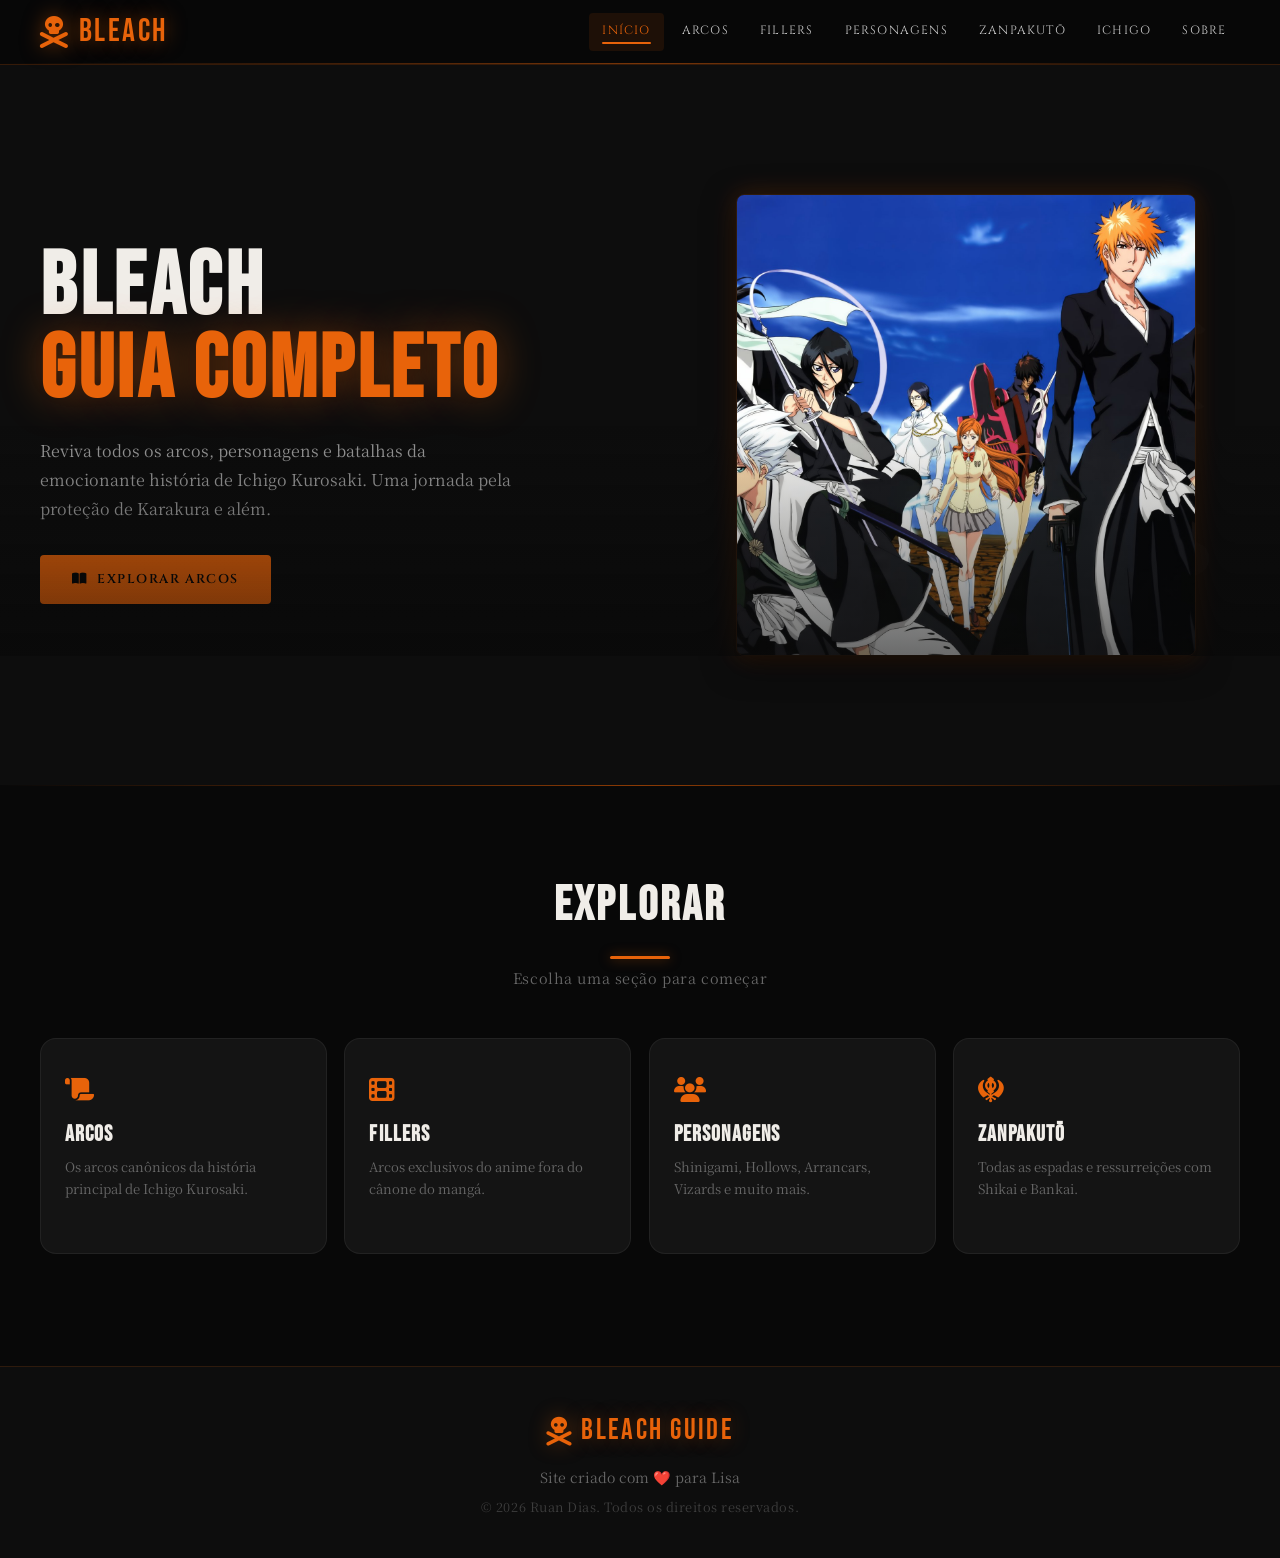
==== commit 578eb46a: "feat: remake do guia de Bleach" ====
--- a/index.html
+++ b/index.html
@@ -2,3222 +2,75 @@
 <html lang="pt-br">
 <head>
     <meta charset="UTF-8">
-    <meta name="viewport" content="width=device-width, initial-scale=1.0">
-    <title>Bleach: Guia dos Arcos</title>
+    <meta name="viewport" content="width=device-width, initial-scale=1.0, viewport-fit=cover">
+    <title>Bleach: Guia Completo</title>
     <link rel="stylesheet" href="css/style.css">
     <link rel="stylesheet" href="css/responsive.css">
-    <link rel="stylesheet" href="css/zanpakuto.css">
-    <link rel="stylesheet" href="css/fillers.css">
+    <link rel="stylesheet" href="css/hub.css">
     <link rel="preconnect" href="https://fonts.googleapis.com">
     <link rel="preconnect" href="https://fonts.gstatic.com" crossorigin>
-    <link href="https://fonts.googleapis.com/css2?family=Roboto:wght@300;400;700&family=Bebas+Neue&display=swap" rel="stylesheet">
+    <link href="https://fonts.googleapis.com/css2?family=Cinzel:wght@400;600;900&family=Noto+Serif+JP:wght@300;400;700&family=Bebas+Neue&display=swap" rel="stylesheet">
     <link rel="stylesheet" href="https://cdnjs.cloudflare.com/ajax/libs/font-awesome/6.4.0/css/all.min.css">
-    <link rel="icon" type="image/x-icon" href="https://img.icons8.com/color/96/000000/sword.png">
+    <link rel="icon" type="image/png" href="images/icon.png">
 </head>
 <body>
-    <!-- Cabeçalho -->
-    <header class="header">
-        <div class="container">
-            <h1 class="logo">
-                <i class="fas fa-skull-crossbones"></i> Bleach
-            </h1>
-            <nav class="nav">
-                <button class="nav-toggle" aria-label="Abrir menu">
-                    <i class="fas fa-bars"></i>
-                </button>
-                <ul class="nav-menu">
-                    <li><a href="#home" class="nav-link">Início</a></li>
-                    <li><a href="#arcs" class="nav-link">Arcos</a></li>
-                    <li><a href="#characters" class="nav-link">Personagens</a></li>
-                    <li><a href="#zanpakuto" class="nav-link">Zanpakutō</a></li>
-                    <li><a href="#fillers" class="nav-link">Fillers</a></li>
-                    <li><a href="#about" class="nav-link">Sobre</a></li>
-                </ul>
-            </nav>
-        </div>
-    </header>
 
-    <!-- Hero Section -->
+    <div id="site-header"></div>
+
+    <!-- Hero -->
     <section id="home" class="hero">
         <div class="container">
             <div class="hero-content">
-                <h2 class="hero-title">Bleach: Guia Completo</h2>
-                <p class="hero-text">Reviva todos os arcos da emocionante história de Ichigo Kurosaki e seus amigos. Uma jornada pela proteção de Karakura e além.</p>
-                <a href="#arcs" class="btn-hero">Explorar Arcos</a>
+                <h2 class="hero-title">Bleach<span>Guia Completo</span></h2>
+                <p class="hero-text">Reviva todos os arcos, personagens e batalhas da emocionante história de Ichigo Kurosaki. Uma jornada pela proteção de Karakura e além.</p>
+                <a href="pages/arcos.html" class="btn-hero">
+                    <i class="fas fa-book-open"></i> Explorar Arcos
+                </a>
             </div>
             <div class="hero-image">
-                <img src="images/hero/ichigo-main.webp" alt="banner-bleach" class="hero-img">
+                <img src="images/hero/banner.jpg" alt="Bleach Banner" class="hero-img">
             </div>
         </div>
     </section>
 
-    <!-- Seção de Arcos -->
-    <main id="arcs" class="arcs-section">
+    <!-- Cards de navegação -->
+    <section class="hub-section">
         <div class="container">
-            <h2 class="section-title">Arcos de Bleach</h2>
-            <p class="section-subtitle">Clique em cada arco para relembrar os principais acontecimentos</p>
-            
-            <div class="arcs-grid">
+            <h2 class="section-title">Explorar</h2>
+            <p class="section-subtitle">Escolha uma seção para começar</p>
 
-                <!-- Arco 1 -->
-                <article class="arc-card" data-arc="substitute">
-                    <div class="arc-image">
-                        <img src="images/arcs/substitute.jpg" alt="arco1" class="arc-img">
-                    </div>
-                    <h3 class="arc-title">Substituto de Shinigami</h3>
-                    <p class="arc-description">Ichigo conhece Rukia e se torna um Shinigami substituto para proteger sua cidade.</p>
-                    <div class="arc-details" id="substitute-details">
-                        <h4>Principais Eventos:</h4>
-                        <ul>
-                            <li>Encontro com Rukia Kuchiki</li>
-                            <li>Ichigo obtém poderes de Shinigami</li>
-                            <li>Proteção de Karakura contra Hollows</li>
-                            <li>Introdução aos personagens principais</li>
-                        </ul>
-                    </div>
-                    <button class="arc-toggle" aria-label="Mostrar detalhes">
-                        <i class="fas fa-chevron-down"></i>
-                    </button>
-                </article>
-
-                <!-- Arco 2 -->
-                <article class="arc-card" data-arc="soul-society">
-                    <div class="arc-image">
-                        <img src="images/arcs/soul-society.jpg" alt="arco2" class="arc-img">
-                    </div>
-                    <h3 class="arc-title">Soul Society</h3>
-                    <p class="arc-description">Ichigo e seus amigos invadem a Soul Society para resgatar Rukia da execução.</p>
-                    <div class="arc-details" id="soul-society-details">
-                        <h4>Principais Eventos:</h4>
-                        <ul>
-                            <li>Invasão da Soul Society</li>
-                            <li>Batalhas contra os capitães e tenentes</li>
-                            <li>Revelação sobre a história de Rukia</li>
-                            <li>Descoberta sobre os planos de Aizen</li>
-                        </ul>
-                    </div>
-                    <button class="arc-toggle" aria-label="Mostrar detalhes">
-                        <i class="fas fa-chevron-down"></i>
-                    </button>
-                </article>
-
-                <!-- Arco 3 -->
-                <article class="arc-card" data-arc="vizards">
-                    <div class="arc-image">
-                        <img src="images/arcs/vizards.webp" alt="arco3" class="arc-img">
-                    </div>
-                    <h3 class="arc-title">Vizards</h3>
-                    <p class="arc-description">Ichigo treina com os Vizards para controlar seu Hollow interior e enfrentar os Arrancars.</p>
-                    <div class="arc-details" id="vizards-details">
-                        <h4>Principais Eventos:</h4>
-                        <ul>
-                            <li>Ichigo descobre seu Hollow interior</li>
-                            <li>Treinamento com os Vizards</li>
-                            <li>Aparição dos Arrancars</li>
-                            <li>Batalha em Karakura</li>
-                        </ul>
-                    </div>
-                    <button class="arc-toggle" aria-label="Mostrar detalhes">
-                        <i class="fas fa-chevron-down"></i>
-                    </button>
-                </article>
-
-                <!-- Arco 4 -->
-                <article class="arc-card" data-arc="arrancars">
-                    <div class="arc-image">
-                        <img src="images/arcs/arrancar.webp" alt="arco4" class="arc-img">
-                    </div>
-                    <h3 class="arc-title">Arrancars</h3>
-                    <p class="arc-description">Confronto contra Aizen e seus exércitos de Arrancars em Hueco Mundo e Karakura.</p>
-                    <div class="arc-details" id="arrancars-details">
-                        <h4>Principais Eventos:</h4>
-                        <ul>
-                            <li>Invasão de Hueco Mundo</li>
-                            <li>Batalhas contra Espadas</li>
-                        </ul>
-                    </div>
-                    <button class="arc-toggle" aria-label="Mostrar detalhes">
-                        <i class="fas fa-chevron-down"></i>
-                    </button>
-                </article>
-
-                <!-- Arco 5 -->
-                <article class="arc-card coming-soon" data-arc="fullbringers">
-                    <div class="arc-image">
-                        <img src="images/arcs/fullbringers.jpg" alt="arco5" class="arc-img">
-                    </div>
-                    <h3 class="arc-title">Fullbringers</h3>
-                    <p class="arc-description">Mais informações em breve.</p>
-                    <div class="arc-details">
-                        <div class="coming-soon-message">
-                            <i class="fas fa-hourglass-half"></i>
-                            <h4>Em breve...</h4>
-                            <p>Detalhes sobre este arco estarão disponíveis em breve!</p>
-                        </div>
-                    </div>
-                    <button class="arc-toggle" disabled>Em breve</button>
-                </article>
-
-                <!-- Arco 6 -->
-                <article class="arc-card coming-soon" data-arc="tybw">
-                    <div class="arc-image">
-                        <img src="images/arcs/tybw.jpg" alt="arco6" class="arc-img">
-                    </div>
-                    <h3 class="arc-title">TYBW</h3>
-                    <p class="arc-description">Mais informações em breve.</p>
-                    <div class="arc-details">
-                        <div class="coming-soon-message">
-                            <i class="fas fa-hourglass-half"></i>
-                            <h4>Em breve...</h4>
-                            <p>Detalhes sobre este arco estarão disponíveis em breve!</p>
-                        </div>
-                    </div>
-                    <button class="arc-toggle" disabled>Em breve</button>
-                </article>
-            </div>
-        </div>
-    </main>
-
-    <!-- Seção de Personagens -->
-    <section id="characters" class="characters-section">
-        <div class="container">
-            <h2 class="section-title">Personagens de Bleach</h2>
-            <p class="section-subtitle">Explore os principais personagens de cada grupo</p>
-            
-            <!-- Abas de Categorias -->
-            <div class="tabs-container">
-                <div class="tabs-header">
-                    <button class="tab-button active" data-tab="humanos">
-                        <i class="fas fa-users"></i>
-                        <span>Humanos</span>
-                    </button>
-                    <button class="tab-button" data-tab="hollows">
-                        <i class="fas fa-ghost"></i>
-                        <span>Hollows</span>
-                    </button>
-                    <button class="tab-button" data-tab="soul-society">
-                        <i class="fas fa-landmark"></i>
-                        <span>Soul Society</span>
-                    </button>
-                    <button class="tab-button" data-tab="vizards">
-                        <i class="fas fa-mask"></i>
-                        <span>Vizards</span>
-                    </button>
-                    <button class="tab-button" data-tab="arrancars">
-                        <i class="fas fa-skull"></i>
-                        <span>Arrancars</span>
-                    </button>
-                    <button class="tab-button" data-tab="espadas">
-                        <i class="fas fa-crown"></i>
-                        <span>Espadas</span>
-                    </button>
-                </div>
-            
-                
-                <div class="tabs-content">
-                    <!-- Humanos da Cidade de Karakura -->
-                    <div class="tab-pane active" id="tab-humanos">
-                        <h3 class="group-title">
-                            <i class="fas fa-city"></i> Humanos - Karakura
-                        </h3>
-                        <div class="characters-grid">
-                            
-                            <!-- Personagem 1 - Ichigo Kurosaki -->
-                            <article class="character-card">
-                                <div class="character-image">
-                                    <img src="images/characters/humans/ichigo.webp" alt="Ichigo Kurosaki" class="char-img">
-                                </div>
-                                <h4 class="character-name">Ichigo Kurosaki</h4>
-                                <div class="character-details">
-                                    <p><strong>Idade:</strong> 15- anos</p>
-                                    <p><strong>Habilidades:</strong> Shinigami substituto, "Vizard"</p>
-                                    <p><strong>Zanpakutō:</strong> Zangetsu</p>
-                                    <p><strong>Bankai:</strong> Tensa Zangetsu</p>
-                                    <p><strong>Família:</strong> Isshin (pai), Masaki (mãe), Yuzu e Karin (irmãs)</p>
-                                    <p>Protagonista da série, estudante do ensino médio que pode ver fantasmas desde criança. Após conhecer Rukia Kuchiki, torna-se um Shinigami substituto para proteger sua cidade dos Hollows.</p>
-                                </div>
-                                <button class="character-toggle" aria-label="Mostrar detalhes">
-                                    <i class="fas fa-chevron-down"></i>
-                                </button>
-                            </article>
-                            
-                            <!-- Personagem 2 - Orihime Inoue -->
-                            <article class="character-card">
-                                <div class="character-image">
-                                    <img src="images/characters/humans/orihime.jpg" alt="Orihime Inoue" class="char-img">
-                                </div>
-                                <h4 class="character-name">Orihime Inoue</h4>
-                                <div class="character-details">
-                                    <p><strong>Idade:</strong> 15-17 anos</p>
-                                    <p><strong>Habilidades:</strong> Poderes de cura e defesa</p>
-                                    <p><strong>Habilidade Especial:</strong> Shun Shun Rikka (Seis Fadas)</p>
-                                    <p><strong>Poderes:</strong> Santen Kesshun (defesa), Soten Kisshun (cura), Koten Zanshun (ataque)</p>
-                                    <p><strong>Característica:</strong> Cabelo laranja e comida estranha</p>
-                                    <p>Colegial da classe 1-3 da Karakura High School. Órfã que vive com seu irmão mais velho. Desenvolve poderes espirituais após ser marcada por um Hollow. Tem uma paixão não correspondida por Ichigo.</p>
-                                </div>
-                                <button class="character-toggle" aria-label="Mostrar detalhes">
-                                    <i class="fas fa-chevron-down"></i>
-                                </button>
-                            </article>
-
-                            <!-- Personagem 3 - Yasutora Sado (Chad) -->
-                            <article class="character-card">
-                                <div class="character-image">
-                                    <img src="images/characters/humans/chad.webp" alt="Chad" class="char-img">
-                                </div>
-                                <h4 class="character-name">Yasutora Sado (Chad)</h4>
-                                <div class="character-details">
-                                    <p><strong>Idade:</strong> 15-17 anos</p>
-                                    <p><strong>Habilidades:</strong> Fullbring, Braço Direito do Diabo, Braço Esquerdo do Diabo</p>
-                                    <p><strong>Poderes:</strong> Força sobre-humana, El Directo, La Muerte</p>
-                                    <p><strong>Nacionalidade:</strong> Mexicano-japonês</p>
-                                    <p><strong>Característica:</strong> Gigante gentil, protege os fracos</p>
-                                    <p>Estudante da Karakura High School e melhor amigo de Ichigo. Mestiço mexicano-japonês com físico imponente, mas personalidade gentil. Desenvolve poderes Fullbring que se manifestam em seus braços.</p>
-                                </div>
-                                <button class="character-toggle" aria-label="Mostrar detalhes">
-                                    <i class="fas fa-chevron-down"></i>
-                                </button>
-                            </article>
-
-                            <!-- Personagem 4 - Uryū Ishida -->
-                            <article class="character-card">
-                                <div class="character-image">
-                                    <img src="images/characters/humans/uryu.webp" alt="Uryū Ishida" class="char-img">
-                                </div>
-                                <h4 class="character-name">Uryū Ishida</h4>
-                                <div class="character-details">
-                                    <p><strong>Idade:</strong> 15 anos</p>
-                                    <p><strong>Habilidades:</strong> Quincy, Letzt Stil, Ransōtengai</p>
-                                    <p><strong>Equipamento:</strong> Arco espiritual, Seele Schneider, Gintō</p>
-                                    <p><strong>Especialidade:</strong> Costura e artesanato</p>
-                                    <p><strong>Família:</strong> Ryūken Ishida (pai), último Quincy puro-sangue</p>
-                                    <p>Estudante da Karakura High School e o último Quincy puro-sangue. Inicialmente rival de Ichigo, torna-se seu aliado. Perfeccionista, excelente estudante e habilidoso com costura.</p>
-                                </div>
-                                <button class="character-toggle" aria-label="Mostrar detalhes">
-                                    <i class="fas fa-chevron-down"></i>
-                                </button>
-                            </article>
-
-                            <!-- Personagem 5 - Tatsuki Arisawa -->
-                            <article class="character-card">
-                                <div class="character-image">
-                                    <img src="images/characters/humans/tatsuki.webp" alt="Tatsuki Arisawa" class="char-img">
-                                </div>
-                                <h4 class="character-name">Tatsuki Arisawa</h4>
-                                <div class="character-details">
-                                    <p><strong>Idade:</strong> 15-17 anos</p>
-                                    <p><strong>Habilidades:</strong> Artes marciais, percepção espiritual limitada</p>
-                                    <p><strong>Esporte:</strong> Campeã de karatê</p>
-                                    <p><strong>Relacionamento:</strong> Melhor amiga de Orihime desde a infância</p>
-                                    <p><strong>Personalidade:</strong> Protetora, forte, tomboy</p>
-                                    <p>Colegial e melhor amiga de infância de Orihime. Campeã de karatê com forte senso de justiça. Tem percepção espiritual limitada que lhe permite sentir presenças, mas não vê espíritos claramente.</p>
-                                </div>
-                                <button class="character-toggle" aria-label="Mostrar detalhes">
-                                    <i class="fas fa-chevron-down"></i>
-                                </button>
-                            </article>
-
-                            <!-- Personagem 6 - Keigo Asano -->
-                            <article class="character-card">
-                                <div class="character-image">
-                                    <img src="images/characters/humans/keigo.jpg" alt="Keigo Asano" class="char-img">
-                                </div>
-                                <h4 class="character-name">Keigo Asano</h4>
-                                <div class="character-details">
-                                    <p><strong>Idade:</strong> 15-17 anos</p>
-                                    <p><strong>Habilidade:</strong> Percepção espiritual muito baixa</p>
-                                    <p><strong>Personalidade:</strong> Extrovertido, dramático, leal</p>
-                                    <p><strong>Família:</strong> Família rica, pai é dono de hospital</p>
-                                    <p><strong>Relacionamento:</strong> Melhor amigo de Mizuiro</p>
-                                    <p>Colegial extrovertido e dramático da classe de Ichigo. Filho de uma família rica, é inconsciente dos eventos espirituais ao seu redor. Muito leal a seus amigos apesar de seu comportamento exagerado.</p>
-                                </div>
-                                <button class="character-toggle" aria-label="Mostrar detalhes">
-                                    <i class="fas fa-chevron-down"></i>
-                                </button>
-                            </article>
-
-                            <!-- Personagem 7 - Mizuiro Kojima -->
-                            <article class="character-card">
-                                <div class="character-image">
-                                    <img src="images/characters/humans/mizuiro.webp" alt="Mizuiro Kojima" class="char-img">
-                                </div>
-                                <h4 class="character-name">Mizuiro Kojima</h4>
-                                <div class="character-details">
-                                    <p><strong>Idade:</strong> 15-17 anos</p>
-                                    <p><strong>Habilidade:</strong> Percepção espiritual moderada</p>
-                                    <p><strong>Característica:</strong> Aparência andrógina, popular com mulheres mais velhas</p>
-                                    <p><strong>Personalidade:</strong> Calmo, analítico, prático</p>
-                                    <p><strong>Relacionamento:</strong> Melhor amigo de Keigo</p>
-                                    <p>Colegial com aparência andrógina e personalidade calma. É popular entre mulheres mais velhas. Tem uma percepção espiritual moderada que lhe permite sentir quando algo estranho está acontecendo, mas prefere não se envolver.</p>
-                                </div>
-                                <button class="character-toggle" aria-label="Mostrar detalhes">
-                                    <i class="fas fa-chevron-down"></i>
-                                </button>
-                            </article>
-
-                            <!-- Personagem 8 - Karin Kurosaki -->
-                            <article class="character-card">
-                                <div class="character-image">
-                                    <img src="images/characters/humans/karin.webp" alt="Karin Kurosaki" class="char-img">
-                                </div>
-                                <h4 class="character-name">Karin Kurosaki</h4>
-                                <div class="character-details">
-                                    <p><strong>Idade:</strong> 11-13 anos</p>
-                                    <p><strong>Habilidades:</strong> Percepção espiritual forte, ver fantasmas</p>
-                                    <p><strong>Esporte:</strong> Jogadora de futebol talentosa</p>
-                                    <p><strong>Personalidade:</strong> Tsundere, prática, protetora</p>
-                                    <p><strong>Família:</strong> Irmã mais nova de Ichigo, gêmea de Yuzu</p>
-                                    <p>Irmã gêmea mais nova de Ichigo. Tem forte percepção espiritual e pode ver fantasmas claramente. Personalidade tsundere que esconde seus sentimentos. Excelente jogadora de futebol.</p>
-                                </div>
-                                <button class="character-toggle" aria-label="Mostrar detalhes">
-                                    <i class="fas fa-chevron-down"></i>
-                                </button>
-                            </article>
-
-                            <!-- Personagem 9 - Yuzu Kurosaki -->
-                            <article class="character-card">
-                                <div class="character-image">
-                                    <img src="images/characters/humans/yuzu.webp" alt="Yuzu Kurosaki" class="char-img">
-                                </div>
-                                <h4 class="character-name">Yuzu Kurosaki</h4>
-                                <div class="character-details">
-                                    <p><strong>Idade:</strong> 11-13 anos</p>
-                                    <p><strong>Habilidades:</strong> Percepção espiritual baixa, habilidades domésticas</p>
-                                    <p><strong>Personalidade:</strong> Doce, materna, responsável</p>
-                                    <p><strong>Família:</strong> Irmã mais nova de Ichigo, gêmea de Karin</p>
-                                    <p><strong>Característica:</strong> Cuidadosa com a família, boa cozinheira</p>
-                                    <p>Irmã gêmea mais nova de Ichigo. Tem percepção espiritual muito baixa. Assume o papel materno na família após a morte da mãe. Personalidade doce e responsável que cuida da casa e da família.</p>
-                                </div>
-                                <button class="character-toggle" aria-label="Mostrar detalhes">
-                                    <i class="fas fa-chevron-down"></i>
-                                </button>
-                            </article>
-
-                            <!-- Personagem 10 - Isshin Kurosaki -->
-                            <article class="character-card">
-                                <div class="character-image">
-                                    <img src="images/characters/humans/isshin.webp" alt="Isshin Kurosaki" class="char-img">
-                                </div>
-                                <h4 class="character-name">Isshin Kurosaki</h4>
-                                <div class="character-details">
-                                    <p><strong>Idade:</strong> Aproximadamente 40 anos</p>
-                                    <p><strong>Habilidades:</strong> Ex-capitão Shinigami, Getsuga Tenshō</p>
-                                    <p><strong>Zanpakutō:</strong> Engetsu</p>
-                                    <p><strong>Profissão:</strong> Médico da clínica Kurosaki</p>
-                                    <p><strong>Família:</strong> Pai de Ichigo, Karin e Yuzu, marido de Masaki</p>
-                                    <p>Pai de Ichigo. Comportamento excêntrico mas profundamente protetor com seus filhos.</p>
-                                </div>
-                                <button class="character-toggle" aria-label="Mostrar detalhes">
-                                    <i class="fas fa-chevron-down"></i>
-                                </button>
-                            </article>
-
-                            <!-- Masaki Kurosaki -->
-                            <article class="character-card">
-                                <div class="character-image">
-                                    <img src="images/characters/humans/masaki.webp" alt="Masaki Kurosaki" class="char-img">
-                                </div>
-                                <h4 class="character-name">Masaki Kurosaki</h4>
-                                <div class="character-details">
-                                    <p><strong>Status:</strong> Falecida (9 de Junho)</p>
-                                    <p><strong>Parentesco:</strong> Mãe de Ichigo, esposa de Isshin</p>
-                                    <!-- <p><strong>Origem:</strong> Quincy puro-sangue do clã Kurosaki</p> -->
-                                    <p><strong>Sacrifício:</strong> Protegeu Ichigo de Grand Fisher</p>
-                                    <!-- <p><strong>Legado:</strong> Seu sangue Quincy é herdado por Ichigo</p> -->
-                                    <!-- <p>Quincy que se casou com o Shinigami Isshin Kurosaki. Sua união única (Quincy + Shinigami) influenciou as habilidades híbridas de Ichigo. Morreu protegendo Ichigo quando ele tinha 9 anos, deixando trauma profundo.</p> -->
-                                </div>
-                                <button class="character-toggle" aria-label="Mostrar detalhes">
-                                    <i class="fas fa-chevron-down"></i>
-                                </button>
-                            </article>
-                            
-                            <!-- Kon -->
-                            <article class="character-card">
-                                <div class="character-image">
-                                    <img src="images/characters/humans/kon.webp" alt="Kon" class="char-img">
-                                </div>
-                                <h4 class="character-name">Kon</h4>
-                                <div class="character-details">
-                                    <p><strong>Tipo:</strong> Alma Artificial</p>
-                                    <p><strong>Corpos:</strong> Leão de pelúcia / Corpo de Ichigo</p>
-                                    <p><strong>Criação:</strong> Projeto Mod-Soul do 12º Esquadrão</p>
-                                    <p><strong>Defeito:</strong> Personalidade muito independente</p>
-                                    <p>Alma artifical defeituosa que deveria ser destruída, mas escapou. Habita um corpo de leão de pelúcia dado por Urahara. Pode possuir o corpo de Ichigo quando ele está em forma de Shinigami. Apesar de cômico, ajuda em várias situações.</p>
-                                </div>
-                                <button class="character-toggle" aria-label="Mostrar detalhes">
-                                    <i class="fas fa-chevron-down"></i>
-                                </button>
-                            </article>
-
-                            <!-- Don Kanonji -->
-                            <article class="character-card">
-                                <div class="character-image">
-                                    <img src="images/characters/humans/kanonji.webp" alt="Don Kanonji" class="char-img">
-                                </div>
-                                <h4 class="character-name">Don Kanonji</h4>
-                                <div class="character-details">
-                                    <p><strong>Profissão:</strong> Mago/Exorcista de TV</p>
-                                    <p><strong>Programa:</strong> "Kanonji, Vamos Exorcizar!" (Kanonji-san to Ja no Kai)</p>
-                                    <p><strong>Técnica:</strong> Kanonball (Kanon Beru - bola espiritual)</p>
-                                    <p><strong>Famosa:</strong> "Meninos e meninas da audiência!"</p>
-                                    <p><strong>Desenvolvimento:</strong> Adquire poderes reais após conhecer Ichigo</p>
-                                    <p>Celebridade de TV que inicialmente era um farsante, mas desenvolve genuínos poderes espirituais. Cria o "Kanonball" após ser inspirado por Ichigo. Torna-se aliado valioso apesar de seu estilo excêntrico.</p>
-                                </div>
-                                <button class="character-toggle" aria-label="Mostrar detalhes">
-                                    <i class="fas fa-chevron-down"></i>
-                                </button>
-                            </article>
-
-                            <!-- Tessai Tsukabishi -->
-                            <article class="character-card">
-                                <div class="character-image">
-                                    <img src="images/characters/humans/tessai.jpg" alt="Tessai Tsukabishi" class="char-img">
-                                </div>
-                                <h4 class="character-name">Tessai Tsukabishi</h4>
-                                <div class="character-details">
-                                    <!-- <p><strong>Cargo Anterior:</strong> Capitão do Kido Corps</p> -->
-                                    <p><strong>Especialidade:</strong> Kidō</p>
-                                    <p><strong>Título:</strong> "Grande Mestre do Kidō"</p>
-                                    <p><strong>Habilidades:</strong> Kidō de nível 99, feitiços proibidos</p>
-                                    <!-- <p><strong>Exílio:</strong> Fugiu com Urahara do mundo espiritual</p> -->
-                                    <p>...</p>
-                                </div>
-                                <button class="character-toggle" aria-label="Mostrar detalhes">
-                                    <i class="fas fa-chevron-down"></i>
-                                </button>
-                            </article>
-
-                            <!-- Ururu Tsumugiya -->
-                            <article class="character-card">
-                                <div class="character-image">
-                                    <img src="images/characters/humans/ururu.jpg" alt="Ururu Tsumugiya" class="char-img">
-                                </div>
-                                <h4 class="character-name">Ururu Tsumugiya</h4>
-                                <div class="character-details">
-                                    <p><strong>Natureza:</strong> Artificial human soul (criada por Urahara)</p>
-                                    <p><strong>Função:</strong> Assistente da Urahara Shop</p>
-                                    <p><strong>Habilidade Oculta:</strong> Modo de combate automático</p>
-                                    <p><strong>Força:</strong> Capaz de derrotar Hollows sozinha</p>
-                                    <p><strong>Personalidade:</strong> Tímida, obediente, protetora</p>
-                                    <p>Criada artificialmente por Urahara para ser sua assistente. Quando a loja é ameaçada, entra em modo de combate automático com habilidades surpreendentes. Tem forte vínculo com Jinta.</p>
-                                </div>
-                                <button class="character-toggle" aria-label="Mostrar detalhes">
-                                    <i class="fas fa-chevron-down"></i>
-                                </button>
-                            </article>
-
-                            <!-- Jinta Hanakari -->
-                            <article class="character-card">
-                                <div class="character-image">
-                                    <img src="images/characters/humans/jinta.webp" alt="Jinta Hanakari" class="char-img">
-                                </div>
-                                <h4 class="character-name">Jinta Hanakari</h4>
-                                <div class="character-details">
-                                    <p><strong>Natureza:</strong> Artificial human soul (criado por Urahara)</p>
-                                    <p><strong>Arma:</strong> Tessen (bastão de ferro gigante)</p>
-                                    <p><strong>Força:</strong> Pode levantar e arremessar objetos pesados</p>
-                                    <p><strong>Atitude:</strong> Preguiçoso, arrogante, mas trabalhador quando necessário</p>
-                                    <p><strong>Relacionamento:</strong> Protetor com Ururu</p>
-                                    <p>Criado artificialmente por Urahara. Frequentemente tenta fugir do trabalho, mas é surpreendentemente forte quando precisa proteger a loja ou Ururu. Tem rivalidade cômica com Kon.</p>
-                                </div>
-                                <button class="character-toggle" aria-label="Mostrar detalhes">
-                                    <i class="fas fa-chevron-down"></i>
-                                </button>
-                            </article>
-
-                            <!-- Chizuru Honshō -->
-                            <article class="character-card">
-                                <div class="character-image">
-                                    <img src="images/characters/humans/chizuru.jpg" alt="Chizuru Honshō" class="char-img">
-                                </div>
-                                <h4 class="character-name">Chizuru Honshō</h4>
-                                <div class="character-details">
-                                    <p><strong>Personalidade:</strong> Lésbica assumida e agressiva</p>
-                                    <p><strong>Obsessão:</strong> Orihime Inoue (chama-a de "minha princesa")</p>
-                                    <p><strong>Percepção:</strong> Pode sentir eventos espirituais</p>
-                                    <p><strong>Função no Grupo:</strong> Alívio cômico, amiga leal</p>
-                                    <p><strong>Característica:</strong> Sempre tenta beijar ou tocar Orihime</p>
-                                    <p>Colegial extrovertida e lésbica assumida que é obsessivamente apaixonada por Orihime. Apesar do comportamento exagerado, é genuinamente leal e protetora com suas amigas. Nota atividades espirituais mas geralmente as ignora.</p>
-                                </div>
-                                <button class="character-toggle" aria-label="Mostrar detalhes">
-                                    <i class="fas fa-chevron-down"></i>
-                                </button>
-                            </article>
-                        </div>
-                    </div>
-
-                    <!-- Hollows -->
-                    <div class="tab-pane active" id="tab-hollows">
-                        <h3 class="group-title">
-                            <i class="fas fa-ghost"></i> Hollows
-                        </h3>
-                        <div class="characters-grid">
-                            
-                            <!-- Fishbone D -->
-                            <article class="character-card">
-                                <div class="character-image">
-                                    <img src="images/characters/hollows/fishbone.webp" alt="Fishbone D" class="char-img">
-                                </div>
-                                <h4 class="character-name">Fishbone D</h4>
-                                <div class="character-details">
-                                    <p><strong>Tipo:</strong> Hollow Comum</p>
-                                    <p><strong>Primeira Aparição:</strong> Episódio 1</p>
-                                    <p><strong>Localização:</strong> Karakura Town</p>
-                                    <p><strong>Características:</strong> Corpo esquelético branco, forma de peixe</p>
-                                    <p>O Hollow que ataca a casa dos Kurosaki no primeiro episódio, forçando Rukia a dar seus poderes a Ichigo. Foi derrotado por Ichigo em sua primeira transformação como Shinigami.</p>
-                                </div>
-                                <button class="character-toggle" aria-label="Mostrar detalhes">
-                                    <i class="fas fa-chevron-down"></i>
-                                </button>
-                            </article>
-                            
-                            <!-- Grand Fisher -->
-                            <article class="character-card">
-                                <div class="character-image">
-                                    <img src="images/characters/hollows/grand-fisher.webp" alt="Grand Fisher" class="char-img">
-                                </div>
-                                <h4 class="character-name">Grand Fisher</h4>
-                                <div class="character-details">
-                                    <p><strong>Tipo:</strong> Hollow Forte</p>
-                                    <p><strong>Habilidade Especial:</strong> Ilusão através de isca</p>
-                                    <p><strong>Vítima Famosa:</strong> Masaki Kurosaki (mãe de Ichigo)</p>
-                                    <p><strong>Derrotado por:</strong> Isshin Kurosaki</p>
-                                    <p>Um Hollow que matou a mãe de Ichigo há 6 anos. Usa uma isca para atrair suas vítimas, assumindo a forma de entes queridos. Reaparece anos depois para atacar Ichigo.</p>
-                                </div>
-                                <button class="character-toggle" aria-label="Mostrar detalhes">
-                                    <i class="fas fa-chevron-down"></i>
-                                </button>
-                            </article>
-
-                            <!-- Runuganga -->
-                            <article class="character-card">
-                                <div class="character-image">
-                                    <img src="images/characters/hollows/runuganga.webp" alt="Runuganga" class="char-img">
-                                </div>
-                                <h4 class="character-name">Runuganga</h4>
-                                <div class="character-details">
-                                    <p><strong>Tipo:</strong> Hollow Arrancarizado</p>
-                                    <p><strong>Posição:</strong> Fracción de Baraggan</p>
-                                    <p><strong>Resurrección:</strong> Puño de Hierro</p>
-                                    <p><strong>Afiliação:</strong> Exército de Aizen</p>
-                                    <p>Um Hollow que se tornou Arrancar e serve como Fracción de Baraggan Louisenbairn, a Segunda Espada. Participa da batalha em Karakura Town durante a invasão Arrancar.</p>
-                                </div>
-                                <button class="character-toggle" aria-label="Mostrar detalhes">
-                                    <i class="fas fa-chevron-down"></i>
-                                </button>
-                            </article>
-
-                            <!-- Gillian -->
-                            <article class="character-card">
-                                <div class="character-image">
-                                    <img src="images/characters/hollows/gillian.webp" alt="Gillian" class="char-img">
-                                </div>
-                                <h4 class="character-name">Gillians</h4>
-                                <div class="character-details">
-                                    <p><strong>Classificação:</strong> Menos Grande Inferior</p>
-                                    <p><strong>Evolução:</strong> Formado por 100+ Hollows</p>
-                                    <p><strong>Característica:</strong> Corpo branco, máscara única</p>
-                                    <p><strong>Inteligência:</strong> Baixa, instintos primitivos</p>
-                                    <p>A forma mais básica de Menos Grande. Gillians são Hollows coletivos com pouca inteligência individual, agindo principalmente por instinto. A maioria fica presa nesta forma para sempre.</p>
-                                </div>
-                                <button class="character-toggle" aria-label="Mostrar detalhes">
-                                    <i class="fas fa-chevron-down"></i>
-                                </button>
-                            </article>
-
-                            <!-- Adjuchas -->
-                            <article class="character-card">
-                                <div class="character-image">
-                                    <img src="images/characters/hollows/adjucha.webp" alt="Adjuchas" class="char-img">
-                                </div>
-                                <h4 class="character-name">Adjuchas</h4>
-                                <div class="character-details">
-                                    <p><strong>Classificação:</strong> Hollow Evoluído</p>
-                                    <p><strong>Evolução:</strong> Gillian que recuperou consciência</p>
-                                    <p><strong>Característica:</strong> Forma única, inteligência humana</p>
-                                    <p><strong>Poder:</strong> Superior aos Gillians, pode usar Cero</p>
-                                    <p>Hollows que evoluíram de Gillians ao recuperar sua consciência individual. Têm forma única e inteligência equivalente à humana. Podem continuar evoluindo ou regredir para Gillian se forem feridos.</p>
-                                </div>
-                                <button class="character-toggle" aria-label="Mostrar detalhes">
-                                    <i class="fas fa-chevron-down"></i>
-                                </button>
-                            </article>
-
-                            <!-- Vasto Lorde -->
-                            <article class="character-card">
-                                <div class="character-image">
-                                    <img src="images/characters/hollows/vasto-lorde.webp" alt="Vasto Lorde" class="char-img">
-                                </div>
-                                <h4 class="character-name">Vasto Lordes</h4>
-                                <div class="character-details">
-                                    <p><strong>Classificação:</strong> Hollow Supremo</p>
-                                    <p><strong>Tamanho:</strong> Tamanho humano</p>
-                                    <p><strong>Raridade:</strong> Extremamente raros (menos de 10)</p>
-                                    <p><strong>Poder:</strong> Equivalente a capitão de Shinigami</p>
-                                    <p>A forma mais rara e poderosa de Hollow. Têm tamanho humano e poder espiritual massivo. Diz-se que apenas 10 existem em Hueco Mundo. Os Espadas de alto nível são Vasto Lordes Arrancarizados.</p>
-                                </div>
-                                <button class="character-toggle" aria-label="Mostrar detalhes">
-                                    <i class="fas fa-chevron-down"></i>
-                                </button>
-                            </article>
-                        </div>
-                    </div>
-                    
-                    <!-- Soul Society -->
-                    <div class="tab-pane active" id="tab-soul-society">
-                        <h3 class="group-title">
-                            <i class="fas fa-landmark"></i> Soul Society
-                        </h3>
-                        
-                        <!-- 1ª Divisão -->
-                        <div class="division-subgroup">
-                            <h4 class="division-title">1ª Divisão (Comando Geral)</h4>
-                            <div class="characters-grid">
-                                <article class="character-card">
-                                    <div class="character-image">
-                                        <img src="images/characters/soul-society/division1/yamamoto.webp" alt="Yamamoto Genryusai" class="char-img">
-                                    </div>
-                                    <h4 class="character-name">Yamamoto Genryusai</h4>
-                                    <div class="character-details">
-                                        <p><strong>Cargo:</strong> Capitão-Comandante</p>
-                                        <p><strong>Zanpakutō:</strong> Ryūjin Jakka</p>
-                                        <p><strong>Bankai:</strong> Zanka no Tachi</p>
-                                        <p><strong>Idade:</strong> Mais de 2000 anos</p>
-                                        <p>Fundador da Academia Shinigami e capitão do 1º Esquadrão. O Shinigami mais poderoso em mil anos, com imensa experiência e sabedoria.</p>
-                                    </div>
-                                    <button class="character-toggle" aria-label="Mostrar detalhes">
-                                        <i class="fas fa-chevron-down"></i>
-                                    </button>
-                                </article>
-                                
-                                <article class="character-card">
-                                    <div class="character-image">
-                                        <img src="images/characters/soul-society/division1/sasakibe.jpg" alt="Chōjirō Sasakibe" class="char-img">
-                                    </div>
-                                    <h4 class="character-name">Chōjirō Sasakibe</h4>
-                                    <div class="character-details">
-                                        <p><strong>Cargo:</strong> Tenente do 1º Esquadrão</p>
-                                        <p><strong>Zanpakutō:</strong> Gonryōmaru</p>
-                                        <p><strong>Bankai:</strong> Kōkō Gonryō Rikyū</p>
-                                        <p><strong>Lealdade:</strong> Extremamente leal a Yamamoto</p>
-                                        <p>Tenente do 1º Esquadrão há séculos. Foi o primeiro capitão a alcançar Bankai após Yamamoto. Extremamente respeitoso e leal.</p>
-                                    </div>
-                                    <button class="character-toggle" aria-label="Mostrar detalhes">
-                                        <i class="fas fa-chevron-down"></i>
-                                    </button>
-                                </article>
-                            </div>
-                        </div>
-                        
-                        <!-- 2ª Divisão -->
-                        <div class="division-subgroup">
-                            <h4 class="division-title">2ª Divisão (Patrulha e Execuções)</h4>
-                            <div class="characters-grid">
-                                <article class="character-card">
-                                    <div class="character-image">
-                                        <img src="images/characters/soul-society/division2/soi-fon.webp" alt="Soi Fon" class="char-img">
-                                    </div>
-                                    <h4 class="character-name">Soi Fon</h4>
-                                    <div class="character-details">
-                                        <p><strong>Cargo:</strong> Capitã do 2º Esquadrão</p>
-                                        <p><strong>Zanpakutō:</strong> Suzumebachi</p>
-                                        <p><strong>Bankai:</strong> Jakuhō Raikōben</p>
-                                        <p><strong>Posição:</strong> 22ª Chefe do Clã Fon</p>
-                                        <p>Capitã do 2º Esquadrão e comandante das Forças Especiais. Ex-integrante do Esquadrão de Execuções. Extremamente leal a Yoruichi.</p>
-                                    </div>
-                                    <button class="character-toggle" aria-label="Mostrar detalhes">
-                                        <i class="fas fa-chevron-down"></i>
-                                    </button>
-                                </article>
-                                
-                                <article class="character-card">
-                                    <div class="character-image">
-                                        <img src="images/characters/soul-society/division2/omaeda.webp" alt="Marechiyo Ōmaeda" class="char-img">
-                                    </div>
-                                    <h4 class="character-name">Marechiyo Ōmaeda</h4>
-                                    <div class="character-details">
-                                        <p><strong>Cargo:</strong> Tenente do 2º Esquadrão</p>
-                                        <p><strong>Zanpakutō:</strong> Gegetsuburi</p>
-                                        <p><strong>Família:</strong> Família Ōmaeda (rica)</p>
-                                        <p><strong>Personalidade:</strong> Preguiçoso, mas leal</p>
-                                        <p>Tenente do 2º Esquadrão. Vem de uma família rica e influente. Apesar de preguiçoso e guloso, é competente quando necessário.</p>
-                                    </div>
-                                    <button class="character-toggle" aria-label="Mostrar detalhes">
-                                        <i class="fas fa-chevron-down"></i>
-                                    </button>
-                                </article>
-                            </div>
-                        </div>
-                        
-                        <!-- 3ª Divisão -->
-                        <div class="division-subgroup">
-                            <h4 class="division-title">3ª Divisão</h4>
-                            <div class="characters-grid">
-                                <article class="character-card">
-                                    <div class="character-image">
-                                        <img src="images/characters/soul-society/division3/gin.jpg" alt="Gin Ichimaru" class="char-img">
-                                    </div>
-                                    <h4 class="character-name">Gin Ichimaru</h4>
-                                    <div class="character-details">
-                                        <p><strong>Cargo:</strong> Capitão do 3º Esquadrão</p>
-                                        <p><strong>Zanpakutō:</strong> Shinso</p>
-                                        <p><strong>Shikai:</strong> Estende a velocidade da luz</p>
-                                        <p><strong>Afiliação:</strong> Ex-aliado de Aizen</p>
-                                        <p>Capitão do 3º Esquadrão com personalidade enigmática e sorriso constante. Segue Aizen em seus planos, mas tem motivações próprias.</p>
-                                    </div>
-                                    <button class="character-toggle" aria-label="Mostrar detalhes">
-                                        <i class="fas fa-chevron-down"></i>
-                                    </button>
-                                </article>
-                                
-                                <article class="character-card">
-                                    <div class="character-image">
-                                        <img src="images/characters/soul-society/division3/izuru.webp" alt="Izuru Kira" class="char-img">
-                                    </div>
-                                    <h4 class="character-name">Izuru Kira</h4>
-                                    <div class="character-details">
-                                        <p><strong>Cargo:</strong> Tenente do 3º Esquadrão</p>
-                                        <p><strong>Zanpakutō:</strong> Wabisuke</p>
-                                        <p><strong>Habilidade:</strong> Dobra o peso do alvo</p>
-                                        <p><strong>Personalidade:</strong> Melancólico, depressivo</p>
-                                        <p>Tenente do 3º Esquadrão. Amigo de Momo Hinamori e Renji Abarai da academia. Personalidade melancólica e autodepreciativa.</p>
-                                    </div>
-                                    <button class="character-toggle" aria-label="Mostrar detalhes">
-                                        <i class="fas fa-chevron-down"></i>
-                                    </button>
-                                </article>
-                            </div>
-                        </div>
-                        
-                        <!-- 4ª Divisão -->
-                        <div class="division-subgroup">
-                            <h4 class="division-title">4ª Divisão (Cura e Suporte)</h4>
-                            <div class="characters-grid">
-                                <article class="character-card">
-                                    <div class="character-image">
-                                        <img src="images/characters/soul-society/division4/unohana.webp" alt="Retsu Unohana" class="char-img">
-                                    </div>
-                                    <h4 class="character-name">Retsu Unohana</h4>
-                                    <div class="character-details">
-                                        <p><strong>Cargo:</strong> Capitã do 4º Esquadrão</p>
-                                        <p><strong>Zanpakutō:</strong> Minazuki</p>
-                                        <p><strong>Especialidade:</strong> Cura e Kidō</p>
-                                        <p><strong>Passado:</strong> Primeira Kenpachi</p>
-                                        <p>Capitã do 4º Esquadrão e melhor curandeira da Soul Society. Personalidade gentil, mas esconde um passado sombrio como a primeira Kenpachi.</p>
-                                    </div>
-                                    <button class="character-toggle" aria-label="Mostrar detalhes">
-                                        <i class="fas fa-chevron-down"></i>
-                                    </button>
-                                </article>
-
-                                <article class="character-card">
-                                    <div class="character-image">
-                                        <img src="images/characters/soul-society/division4/isane.webp" alt="Isane Kotetsu" class="char-img">
-                                    </div>
-                                    <h4 class="character-name">Isane Kotetsu</h4>
-                                    <div class="character-details">
-                                        <p><strong>Cargo:</strong> Tenente do 4º Esquadrão</p>
-                                        <p><strong>Zanpakutō:</strong> Itegumo</p>
-                                        <p><strong>Especialidade:</strong> Cura e Kidō</p>
-                                        <p>Tente do 4º Esquadrão e curandeira. Tímida e Gentil.</p>
-                                    </div>
-                                    <button class="character-toggle" aria-label="Mostrar detalhes">
-                                        <i class="fas fa-chevron-down"></i>
-                                    </button>
-                                </article>
-                                
-                                <article class="character-card">
-                                    <div class="character-image">
-                                        <img src="images/characters/soul-society/division4/yasochika.webp" alt="Yasochika Iemura" class="char-img">
-                                    </div>
-                                    <h4 class="character-name">Yasochika Iemura</h4>
-                                    <div class="character-details">
-                                        <p><strong>Cargo:</strong> 3º Assento do 4º Esquadrão</p>
-                                        <p><strong>Função:</strong> Oficial médico chefe</p>
-                                        <p><strong>Personalidade:</strong> Vaidoso, meticuloso</p>
-                                        <p><strong>Especialidade:</strong> Procedimentos médicos</p>
-                                        <p>Terceiro assento do 4º Esquadrão e oficial médico chefe. Extremamente vaidoso sobre sua aparência e habilidades médicas.</p>
-                                    </div>
-                                    <button class="character-toggle" aria-label="Mostrar detalhes">
-                                        <i class="fas fa-chevron-down"></i>
-                                    </button>
-                                </article>
-
-                                <article class="character-card">
-                                    <div class="character-image">
-                                        <img src="images/characters/soul-society/division4/hanataro.webp" alt="Hanataro Yamada" class="char-img">
-                                    </div>
-                                    <h4 class="character-name">Hanataro Yamada</h4>
-                                    <div class="character-details">
-                                        <p><strong>Cargo:</strong> Oficial do 4º Esquadrão</p>
-                                        <p><strong>Personalidade:</strong> Tímido, desajeitado</p>
-                                        <p><strong>Especialidade:</strong> Procedimentos médicos</p>
-                                        <p>Oficial do 4º Esquadrão e médico ajudante. Ajudou Ichigo e seus amigos ao resgate de Rukia.</p>
-                                    </div>
-                                    <button class="character-toggle" aria-label="Mostrar detalhes">
-                                        <i class="fas fa-chevron-down"></i>
-                                    </button>
-                                </article>
-                            </div>
-                        </div>
-                        
-                        <!-- 5ª Divisão -->
-                        <div class="division-subgroup">
-                            <h4 class="division-title">5ª Divisão</h4>
-                            <div class="characters-grid">
-                                <article class="character-card">
-                                    <div class="character-image">
-                                        <img src="images/characters/soul-society/division5/aizen.jpg" alt="Sosuke Aizen" class="char-img">
-                                    </div>
-                                    <h4 class="character-name">Sosuke Aizen</h4>
-                                    <div class="character-details">
-                                        <p><strong>Cargo:</strong> Capitão do 5º Esquadrão</p>
-                                        <p><strong>Zanpakutō:</strong> Kyōka Suigetsu</p>
-                                        <p><strong>Habilidade:</strong> Controle total dos sentidos</p>
-                                        <p><strong>Plano:</strong> Obter o Hōgyoku</p>
-                                        <p>Capitão do 5º Esquadrão antes de revelar sua verdadeira natureza. Mestre manipulador que planejou tudo desde o início.</p>
-                                    </div>
-                                    <button class="character-toggle" aria-label="Mostrar detalhes">
-                                        <i class="fas fa-chevron-down"></i>
-                                    </button>
-                                </article>
-                                
-                                <article class="character-card">
-                                    <div class="character-image">
-                                        <img src="images/characters/soul-society/division5/momo.webp" alt="Momo Hinamori" class="char-img">
-                                    </div>
-                                    <h4 class="character-name">Momo Hinamori</h4>
-                                    <div class="character-details">
-                                        <p><strong>Cargo:</strong> Tenente do 5º Esquadrão</p>
-                                        <p><strong>Zanpakutō:</strong> Tobiume</p>
-                                        <p><strong>Especialidade:</strong> Kidō de fogo</p>
-                                        <p><strong>Lealdade:</strong> Devota a Aizen</p>
-                                        <p>Tenente do 5º Esquadrão. Extremamente devota a Aizen, ficando devastada com sua traição. Amiga de infância de Tōshirō Hitsugaya.</p>
-                                    </div>
-                                    <button class="character-toggle" aria-label="Mostrar detalhes">
-                                        <i class="fas fa-chevron-down"></i>
-                                    </button>
-                                </article>
-                            </div>
-                        </div>
-                        
-                        <!-- 6ª Divisão -->
-                        <div class="division-subgroup">
-                            <h4 class="division-title">6ª Divisão (Clã Kuchiki)</h4>
-                            <div class="characters-grid">
-                                <article class="character-card">
-                                    <div class="character-image">
-                                        <img src="images/characters/soul-society/division6/byakuya.webp" alt="Byakuya Kuchiki" class="char-img">
-                                    </div>
-                                    <h4 class="character-name">Byakuya Kuchiki</h4>
-                                    <div class="character-details">
-                                        <p><strong>Cargo:</strong> Capitão do 6º Esquadrão</p>
-                                        <p><strong>Zanpakutō:</strong> Senbonzakura</p>
-                                        <p><strong>Bankai:</strong> Senbonzakura Kageyoshi</p>
-                                        <p><strong>Posição:</strong> 28º Chefe do Clã Kuchiki</p>
-                                        <p>Capitão do 6º Esquadrão e 28º chefe do nobre Clã Kuchiki. Extremamente dedicado às regras e tradições. Irmão adotivo de Rukia.</p>
-                                    </div>
-                                    <button class="character-toggle" aria-label="Mostrar detalhes">
-                                        <i class="fas fa-chevron-down"></i>
-                                    </button>
-                                </article>
-                                
-                                <article class="character-card">
-                                    <div class="character-image">
-                                        <img src="images/characters/soul-society/division6/renji.webp" alt="Renji Abarai" class="char-img">
-                                    </div>
-                                    <h4 class="character-name">Renji Abarai</h4>
-                                    <div class="character-details">
-                                        <p><strong>Cargo:</strong> Tenente do 6º Esquadrão</p>
-                                        <p><strong>Zanpakutō:</strong> Zabimaru</p>
-                                        <p><strong>Bankai:</strong> Hihiō Zabimaru</p>
-                                        <p><strong>Origem:</strong> Distrito Inferior de Rukongai</p>
-                                        <p>Tenente do 6º Esquadrão. Amigo de infância de Rukia no Distrito Inferior. Inicialmente inimigo de Ichigo, depois se torna aliado.</p>
-                                    </div>
-                                    <button class="character-toggle" aria-label="Mostrar detalhes">
-                                        <i class="fas fa-chevron-down"></i>
-                                    </button>
-                                </article>
-                            </div>
-                        </div>
-                        
-                        <!-- 7ª Divisão -->
-                        <div class="division-subgroup">
-                            <h4 class="division-title">7ª Divisão</h4>
-                            <div class="characters-grid">
-                                <article class="character-card">
-                                    <div class="character-image">
-                                        <img src="images/characters/soul-society/division7/komamura.jpg" alt="Sajin Komamura" class="char-img">
-                                    </div>
-                                    <h4 class="character-name">Sajin Komamura</h4>
-                                    <div class="character-details">
-                                        <p><strong>Cargo:</strong> Capitão do 7º Esquadrão</p>
-                                        <p><strong>Zanpakutō:</strong> Tenken</p>
-                                        <p><strong>Bankai:</strong> Kokujō Tengen Myō'ō</p>
-                                        <p><strong>Aparência:</strong> Homem-lobo gigante</p>
-                                        <p>Capitão do 7º Esquadrão com aparência de homem-lobo. Extremamente leal a Yamamoto e acredita fortemente na justiça e honra.</p>
-                                    </div>
-                                    <button class="character-toggle" aria-label="Mostrar detalhes">
-                                        <i class="fas fa-chevron-down"></i>
-                                    </button>
-                                </article>
-                                
-                                <article class="character-card">
-                                    <div class="character-image">
-                                        <img src="images/characters/soul-society/division7/iba.webp" alt="Tetsuzaemon Iba" class="char-img">
-                                    </div>
-                                    <h4 class="character-name">Tetsuzaemon Iba</h4>
-                                    <div class="character-details">
-                                        <p><strong>Cargo:</strong> Tenente do 7º Esquadrão</p>
-                                        <p><strong>Zanpakutō:</strong> Desconhecido</p>
-                                        <p><strong>Personalidade:</strong> Direto, leal, cabeça-quente</p>
-                                        <p><strong>Amizade:</strong> Amigo próximo de Ikkaku</p>
-                                        <p>Tenente do 7º Esquadrão. Personalidade direta e cabeça-quente. Amigo próximo de Ikkaku Madarame desde a academia.</p>
-                                    </div>
-                                    <button class="character-toggle" aria-label="Mostrar detalhes">
-                                        <i class="fas fa-chevron-down"></i>
-                                    </button>
-                                </article>
-                            </div>
-                        </div>
-                        
-                        <!-- 8ª Divisão -->
-                        <div class="division-subgroup">
-                            <h4 class="division-title">8ª Divisão</h4>
-                            <div class="characters-grid">
-                                <article class="character-card">
-                                    <div class="character-image">
-                                        <img src="images/characters/soul-society/division8/kyoraku.webp" alt="Shunsui Kyōraku" class="char-img">
-                                    </div>
-                                    <h4 class="character-name">Shunsui Kyōraku</h4>
-                                    <div class="character-details">
-                                        <p><strong>Cargo:</strong> Capitão do 8º Esquadrão</p>
-                                        <p><strong>Zanpakutō:</strong> Katen Kyōkotsu</p>
-                                        <p><strong>Bankai:</strong> Katen Kyōkotsu: Karamatsu Shinjū</p>
-                                        <p><strong>Personalidade:</strong> Relaxado, brincalhão</p>
-                                        <p>Capitão do 8º Esquadrão. Personalidade relaxada e brincalhona, mas extremamente poderoso quando necessário. Amigo próximo de Ukitake.</p>
-                                    </div>
-                                    <button class="character-toggle" aria-label="Mostrar detalhes">
-                                        <i class="fas fa-chevron-down"></i>
-                                    </button>
-                                </article>
-                                
-                                <article class="character-card">
-                                    <div class="character-image">
-                                        <img src="images/characters/soul-society/division8/nanao.webp" alt="Nanao Ise" class="char-img">
-                                    </div>
-                                    <h4 class="character-name">Nanao Ise</h4>
-                                    <div class="character-details">
-                                        <p><strong>Cargo:</strong> Tenente do 8º Esquadrão</p>
-                                        <p><strong>Especialidade:</strong> Kidō e organização</p>
-                                        <p><strong>Personalidade:</strong> Séria, organizada, responsável</p>
-                                        <p><strong>Relacionamento:</strong> Controla o comportamento de Kyōraku</p>
-                                        <p>Tenente do 8º Esquadrão. Extremamente séria e organizada, frequentemente repreendendo o comportamento relaxado de Kyōraku. Especialista em Kidō.</p>
-                                    </div>
-                                    <button class="character-toggle" aria-label="Mostrar detalhes">
-                                        <i class="fas fa-chevron-down"></i>
-                                    </button>
-                                </article>
-                            </div>
-                        </div>
-                        
-                        <!-- 9ª Divisão -->
-                        <div class="division-subgroup">
-                            <h4 class="division-title">9ª Divisão (Divisão da Revista)</h4>
-                            <div class="characters-grid">
-                                <article class="character-card">
-                                    <div class="character-image">
-                                        <img src="images/characters/soul-society/division9/kaname.webp" alt="Kaname Tōsen" class="char-img">
-                                    </div>
-                                    <h4 class="character-name">Kaname Tōsen</h4>
-                                    <div class="character-details">
-                                        <p><strong>Cargo:</strong> Capitão do 9º Esquadrão</p>
-                                        <p><strong>Zanpakutō:</strong> Suzumushi</p>
-                                        <p><strong>Bankai:</strong> Suzumushi Nishiki: Benihikō</p>
-                                        <p><strong>Deficiência:</strong> Cego desde o nascimento</p>
-                                        <p>Capitão do 9º Esquadrão. Cego desde o nascimento, mas com sentidos espirituais aguçados. Segue Aizen buscando um caminho de "justiça".</p>
-                                    </div>
-                                    <button class="character-toggle" aria-label="Mostrar detalhes">
-                                        <i class="fas fa-chevron-down"></i>
-                                    </button>
-                                </article>
-                                
-                                <article class="character-card">
-                                    <div class="character-image">
-                                        <img src="images/characters/soul-society/division9/hisagi.webp" alt="Shūhei Hisagi" class="char-img">
-                                    </div>
-                                    <h4 class="character-name">Shūhei Hisagi</h4>
-                                    <div class="character-details">
-                                        <p><strong>Cargo:</strong> Tenente do 9º Esquadrão</p>
-                                        <p><strong>Zanpakutō:</strong> Kazeshini</p>
-                                        <p><strong>Tatuagem:</strong> "69" na face esquerda</p>
-                                        <p><strong>Função:</strong> Editor da Revista Seireitei</p>
-                                        <p>Tenente do 9º Esquadrão e editor da Revista Seireitei. Tem uma cicatriz de batalha e tatuagem "69". Personalidade séria e responsável.</p>
-                                    </div>
-                                    <button class="character-toggle" aria-label="Mostrar detalhes">
-                                        <i class="fas fa-chevron-down"></i>
-                                    </button>
-                                </article>
-                            </div>
-                        </div>
-                        
-                        <!-- 10ª Divisão -->
-                        <div class="division-subgroup">
-                            <h4 class="division-title">10ª Divisão</h4>
-                            <div class="characters-grid">
-                                <article class="character-card">
-                                    <div class="character-image">
-                                        <img src="images/characters/soul-society/division10/hitsugaya.webp" alt="Tōshirō Hitsugaya" class="char-img">
-                                    </div>
-                                    <h4 class="character-name">Tōshirō Hitsugaya</h4>
-                                    <div class="character-details">
-                                        <p><strong>Cargo:</strong> Capitão do 10º Esquadrão</p>
-                                        <p><strong>Zanpakutō:</strong> Hyōrinmaru</p>
-                                        <p><strong>Bankai:</strong> Daiguren Hyōrinmaru</p>
-                                        <p><strong>Idade:</strong> O capitão mais jovem</p>
-                                        <p>Capitão do 10º Esquadrão e o capitão mais jovem da história. Prodigio do gelo. Extremamente protetor com Momo Hinamori.</p>
-                                    </div>
-                                    <button class="character-toggle" aria-label="Mostrar detalhes">
-                                        <i class="fas fa-chevron-down"></i>
-                                    </button>
-                                </article>
-                                
-                                <article class="character-card">
-                                    <div class="character-image">
-                                        <img src="images/characters/soul-society/division10/rangiku.webp" alt="Rangiku Matsumoto" class="char-img">
-                                    </div>
-                                    <h4 class="character-name">Rangiku Matsumoto</h4>
-                                    <div class="character-details">
-                                        <p><strong>Cargo:</strong> Tenente do 10º Esquadrão</p>
-                                        <p><strong>Zanpakutō:</strong> Haineko</p>
-                                        <p><strong>Personalidade:</strong> Relaxada, brincalhona, bebedora</p>
-                                        <p><strong>Relacionamento:</strong> Cuida de Hitsugaya</p>
-                                        <p>Tenente do 10º Esquadrão. Personalidade relaxada e brincalhona, gosta de beber e flertar. Age como uma irmã mais velha para Hitsugaya.</p>
-                                    </div>
-                                    <button class="character-toggle" aria-label="Mostrar detalhes">
-                                        <i class="fas fa-chevron-down"></i>
-                                    </button>
-                                </article>
-                            </div>
-                        </div>
-                        
-                        <!-- 11ª Divisão (Forças de Combate) - Versão Expandida -->
-                        <div class="division-subgroup">
-                            <h4 class="division-title">11ª Divisão (Forças de Combate)</h4>
-                            <div class="characters-grid">
-                                <!-- Kenpachi Zaraki -->
-                                <article class="character-card">
-                                    <div class="character-image">
-                                        <img src="images/characters/soul-society/division11/zaraki.webp" alt="Kenpachi Zaraki" class="char-img">
-                                    </div>
-                                    <h4 class="character-name">Kenpachi Zaraki</h4>
-                                    <div class="character-details">
-                                        <p><strong>Cargo:</strong> Capitão do 11º Esquadrão</p>
-                                        <p><strong>Zanpakutō:</strong> Sem nome (Nozarashi)</p>
-                                        <p><strong>Título:</strong> 11º Kenpachi</p>
-                                        <p><strong>Personalidade:</strong> Sanguinário, ama batalhas</p>
-                                        <p>Capitão do 11º Esquadrão e 11º Kenpachi. Ama batalhas acima de tudo. Usa sinos no cabelo e um eyepatch para limitar seu poder.</p>
-                                    </div>
-                                    <button class="character-toggle" aria-label="Mostrar detalhes">
-                                        <i class="fas fa-chevron-down"></i>
-                                    </button>
-                                </article>
-                                
-                                <!-- Yachiru Kusajishi -->
-                                <article class="character-card">
-                                    <div class="character-image">
-                                        <img src="images/characters/soul-society/division11/yachiru.webp" alt="Yachiru Kusajishi" class="char-img">
-                                    </div>
-                                    <h4 class="character-name">Yachiru Kusajishi</h4>
-                                    <div class="character-details">
-                                        <p><strong>Cargo:</strong> Tenente do 11º Esquadrão</p>
-                                        <p><strong>Zanpakutō:</strong> Desconhecido</p>
-                                        <p><strong>Personalidade:</strong> Infantil, alegre, sanguinária</p>
-                                        <p><strong>Relacionamento:</strong> "Filha" de Kenpachi</p>
-                                        <p>Tenente do 11º Esquadrão. Aparentemente uma criança, mas extremamente poderosa. Encontrada por Kenpachi quando bebê.</p>
-                                    </div>
-                                    <button class="character-toggle" aria-label="Mostrar detalhes">
-                                        <i class="fas fa-chevron-down"></i>
-                                    </button>
-                                </article>
-
-                                <!-- Ikkaku Madarame -->
-                                <article class="character-card">
-                                    <div class="character-image">
-                                        <img src="images/characters/soul-society/division11/ikkaku.webp" alt="Ikkaku Madarame" class="char-img">
-                                    </div>
-                                    <h4 class="character-name">Ikkaku Madarame</h4>
-                                    <div class="character-details">
-                                        <p><strong>Cargo:</strong> 3º Assento do 11º Esquadrão</p>
-                                        <p><strong>Zanpakutō:</strong> Hōzukimaru</p>
-                                        <p><strong>Bankai:</strong> Ryūmon Hōzukimaru</p>
-                                        <p><strong>Característica:</strong> Cabeça careca, tatuagem de dragão</p>
-                                        <p><strong>Personalidade:</strong> Combatente orgulhoso, leal a Zaraki</p>
-                                        <p>Terceiro assento do 11º Esquadrão. Seguidor leal de Kenpachi Zaraki desde antes dele se tornar capitão. Possui Bankai mas mantém em segredo para permanecer no 11º Esquadrão. Extremamente orgulhoso de suas habilidades de combate.</p>
-                                    </div>
-                                    <button class="character-toggle" aria-label="Mostrar detalhes">
-                                        <i class="fas fa-chevron-down"></i>
-                                    </button>
-                                </article>
-
-                                <!-- Yumichika Ayasegawa -->
-                                <article class="character-card">
-                                    <div class="character-image">
-                                        <img src="images/characters/soul-society/division11/yumichika.webp" alt="Yumichika Ayasegawa" class="char-img">
-                                    </div>
-                                    <h4 class="character-name">Yumichika Ayasegawa</h4>
-                                    <div class="character-details">
-                                        <p><strong>Cargo:</strong> 5º Assento do 11º Esquadrão</p>
-                                        <p><strong>Zanpakutō:</strong> Ruri'iro Kujaku (verdadeiro) / Fuji Kujaku (falso)</p>
-                                        <p><strong>Shikai Verdadeiro:</strong> Drena Reiryoku do oponente</p>
-                                        <p><strong>Personalidade:</strong> Vaidoso, preocupado com aparência</p>
-                                        <p><strong>Amizade:</strong> Melhor amigo de Ikkaku</p>
-                                        <p>Quinto assento do 11º Esquadrão. Extremamente vaidoso e preocupado com sua beleza. Melhor amigo de Ikkaku. Esconde sua verdadeira Zanpakutō porque a considera "não masculina" para o 11º Esquadrão.</p>
-                                    </div>
-                                    <button class="character-toggle" aria-label="Mostrar detalhes">
-                                        <i class="fas fa-chevron-down"></i>
-                                    </button>
-                                </article>
-                            </div>
-                        </div>
-                        
-                        <!-- 12ª Divisão -->
-                        <div class="division-subgroup">
-                            <h4 class="division-title">12ª Divisão (Pesquisa e Desenvolvimento)</h4>
-                            <div class="characters-grid">
-                                <article class="character-card">
-                                    <div class="character-image">
-                                        <img src="images/characters/soul-society/division12/mayuri.webp" alt="Mayuri Kurotsuchi" class="char-img">
-                                    </div>
-                                    <h4 class="character-name">Mayuri Kurotsuchi</h4>
-                                    <div class="character-details">
-                                        <p><strong>Cargo:</strong> Capitão do 12º Esquadrão</p>
-                                        <p><strong>Zanpakutō:</strong> Ashisogi Jizō</p>
-                                        <p><strong>Bankai:</strong> Konjiki Ashisogi Jizō</p>
-                                        <p><strong>Especialidade:</strong> Experimentos científicos</p>
-                                        <p>Capitão do 12º Esquadrão e chefe do Instituto de Pesquisa e Desenvolvimento. Cientista amoral obcecado por experimentos.</p>
-                                    </div>
-                                    <button class="character-toggle" aria-label="Mostrar detalhes">
-                                        <i class="fas fa-chevron-down"></i>
-                                    </button>
-                                </article>
-                                
-                                <article class="character-card">
-                                    <div class="character-image">
-                                        <img src="images/characters/soul-society/division12/nemu.webp" alt="Nemu Kurotsuchi" class="char-img">
-                                    </div>
-                                    <h4 class="character-name">Nemu Kurotsuchi</h4>
-                                    <div class="character-details">
-                                        <p><strong>Cargo:</strong> Tenente do 12º Esquadrão</p>
-                                        <p><strong>Origem:</strong> Criada artificialmente</p>
-                                        <p><strong>Personalidade:</strong> Submissa, pouco emotiva</p>
-                                        <p><strong>Relacionamento:</strong> "Filha" de Mayuri</p>
-                                        <p>Tenente do 12º Esquadrão. Criada artificialmente por Mayuri para ser sua assistente e "filha". Extremamente obediente e pouco emotiva.</p>
-                                    </div>
-                                    <button class="character-toggle" aria-label="Mostrar detalhes">
-                                        <i class="fas fa-chevron-down"></i>
-                                    </button>
-                                </article>
-
-                                <article class="character-card">
-                                    <div class="character-image">
-                                        <img src="images/characters/soul-society/division12/akon.webp" alt="Akon" class="char-img">
-                                    </div>
-                                    <h4 class="character-name">Nemu Kurotsuchi</h4>
-                                    <div class="character-details">
-                                        <p><strong>Cargo:</strong> 3º Oficial do 12º Esquadrão</p>
-                                        <p><strong>Personalidade:</strong> Cientista, Esforçado</p>
-                                    </div>
-                                    <button class="character-toggle" aria-label="Mostrar detalhes">
-                                        <i class="fas fa-chevron-down"></i>
-                                    </button>
-                                </article>
-                            </div>
-                        </div>
-                        
-                        <!-- 13ª Divisão -->
-                        <div class="division-subgroup">
-                            <h4 class="division-title">13ª Divisão</h4>
-                            <div class="characters-grid">
-                                <article class="character-card">
-                                    <div class="character-image">
-                                        <img src="images/characters/soul-society/division13/ukitake.webp" alt="Jūshirō Ukitake" class="char-img">
-                                    </div>
-                                    <h4 class="character-name">Jūshirō Ukitake</h4>
-                                    <div class="character-details">
-                                        <p><strong>Cargo:</strong> Capitão do 13º Esquadrão</p>
-                                        <p><strong>Zanpakutō:</strong> Sōgyo no Kotowari</p>
-                                        <p><strong>Shikai:</strong> Absorve e redireciona ataques</p>
-                                        <p><strong>Saúde:</strong> Doente crônico</p>
-                                        <p>Capitão do 13º Esquadrão. Sofre de uma doença crônica desde criança. Personalidade gentil e compassiva. Amigo próximo de Kyōraku.</p>
-                                    </div>
-                                    <button class="character-toggle" aria-label="Mostrar detalhes">
-                                        <i class="fas fa-chevron-down"></i>
-                                    </button>
-                                </article>
-                                
-                                <article class="character-card">
-                                    <div class="character-image">
-                                        <img src="images/characters/soul-society/division13/sentaro.jpg" alt="Sentarō Kotsubaki" class="char-img">
-                                    </div>
-                                    <h4 class="character-name">Sentarō Kotsubaki</h4>
-                                    <div class="character-details">
-                                        <p><strong>Cargo:</strong> 3º Assento do 13º Esquadrão</p>
-                                        <p><strong>Função:</strong> Um dos dois tenentes substitutos</p>
-                                        <p><strong>Personalidade:</strong> Competitivo, cabeça-quente</p>
-                                        <p><strong>Rivalidade:</strong> Rival de Kiyone</p>
-                                        <p>Terceiro assento do 13º Esquadrão. Serve como tenente substituto junto com Kiyone. Extremamente competitivo e tem rivalidade constante com Kiyone.</p>
-                                    </div>
-                                    <button class="character-toggle" aria-label="Mostrar detalhes">
-                                        <i class="fas fa-chevron-down"></i>
-                                    </button>
-                                </article>
-
-                                <article class="character-card">
-                                    <div class="character-image">
-                                        <img src="images/characters/soul-society/division13/kiyone.webp" alt="Kiyone Kotetsu" class="char-img">
-                                    </div>
-                                    <h4 class="character-name">Kiyone Kotetsu</h4>
-                                    <div class="character-details">
-                                        <p><strong>Cargo:</strong> 3º Assento do 13º Esquadrão</p>
-                                        <p><strong>Função:</strong> Um dos dois tenentes substitutos</p>
-                                        <p><strong>Personalidade:</strong> Competitiva, cabeça-quente</p>
-                                        <p><strong>Rivalidade:</strong> Rival de Sentaro</p>
-                                        <p>Terceiro assento do 13º Esquadrão. Serve como tenente substituto junto com Sentaro. Extremamente competitiva e tem rivalidade constante com Sentaro.</p>
-                                    </div>
-                                    <button class="character-toggle" aria-label="Mostrar detalhes">
-                                        <i class="fas fa-chevron-down"></i>
-                                    </button>
-                                </article>
-
-                                <article class="character-card">
-                                    <div class="character-image">
-                                        <img src="images/characters/soul-society/division13/rukia.webp" alt="Rukia Kuchiki" class="char-img">
-                                    </div>
-                                    <h4 class="character-name">Rukia Kuchiki</h4>
-                                    <div class="character-details">
-                                        <p><strong>Cargo:</strong> Oficial do 13º Esquadrão</p>
-                                        <p><strong>Zampakuto:</strong> Sode no Shirayuki</p>
-                                        <p>Oficial do 13º Esquadrão. Membro do clã Kuchiki e irmã mais nova de Byakuya Kuchiki. Possui a zampakuto considerada "A mais bela".</p>
-                                    </div>
-                                    <button class="character-toggle" aria-label="Mostrar detalhes">
-                                        <i class="fas fa-chevron-down"></i>
-                                    </button>
-                                </article>
-                            </div>
-                        </div>
-                        
-                        <!-- Outros -->
-                        <div class="division-subgroup">
-                            <h4 class="division-title">Outros</h4>
-                            <div class="characters-grid">
-                                <article class="character-card">
-                                    <div class="character-image">
-                                        <img src="images/characters/soul-society/others/ganju.webp" alt="Ganju Shiba" class="char-img">
-                                    </div>
-                                    <h4 class="character-name">Ganju Shiba</h4>
-                                    <div class="character-details">
-                                        <p><strong>Afiliação:</strong> Clã Shiba</p>
-                                        <p><strong>Ocupação:</strong> Líder de gangue em Rukongai</p>
-                                        <p><strong>Habilidade:</strong> Kido dos Shiba, artes marciais</p>
-                                        <p><strong>Personalidade:</strong> Cabeça-quente, leal</p>
-                                        <p>Irmão mais novo de Kūkaku Shiba e tio de Ichigo. Líder de uma gangue no Distrito de Rukongai. Inicialmente inimigo de Ichigo, depois se torna aliado.</p>
-                                    </div>
-                                    <button class="character-toggle" aria-label="Mostrar detalhes">
-                                        <i class="fas fa-chevron-down"></i>
-                                    </button>
-                                </article>
-                                
-                                <article class="character-card">
-                                    <div class="character-image">
-                                        <img src="images/characters/soul-society/others/kukaku.webp" alt="Kūkaku Shiba" class="char-img">
-                                    </div>
-                                    <h4 class="character-name">Kūkaku Shiba</h4>
-                                    <div class="character-details">
-                                        <p><strong>Afiliação:</strong> Clã Shiba</p>
-                                        <p><strong>Ocupação:</strong> Especialista em canhões espirituais</p>
-                                        <p><strong>Família:</strong> Irmã de Kaien e Ganju</p>
-                                        <p><strong>Personalidade:</strong> Forte, direta, temperamental</p>
-                                        <p>Membro do Clã Shiba e especialista em canhões espirituais. Vive em Rukongai e ajuda Ichigo a invadir a Soul Society. Tia de Ichigo.</p>
-                                    </div>
-                                    <button class="character-toggle" aria-label="Mostrar detalhes">
-                                        <i class="fas fa-chevron-down"></i>
-                                    </button>
-                                </article>
-
-                                <article class="character-card">
-                                    <div class="character-image">
-                                        <img src="images/characters/soul-society/others/yoruichi.webp" alt="Yoruichi Shihoin" class="char-img">
-                                    </div>
-                                    <h4 class="character-name">Yoruichi Shihoin</h4>
-                                    <div class="character-details">
-                                        <p><strong>Afiliação:</strong> Clã Shihoin</p>
-                                        <p><strong>Ocupação:</strong> Espiã, ex-capitã da 2ª divisão</p>
-                                        <p>Membro do Clã Shihoin e especialista em espionagem e assassinatos.</p>
-                                    </div>
-                                    <button class="character-toggle" aria-label="Mostrar detalhes">
-                                        <i class="fas fa-chevron-down"></i>
-                                    </button>
-                                </article>
-
-                                <article class="character-card">
-                                    <div class="character-image">
-                                        <img src="images/characters/soul-society/others/urahara.webp" alt="Kisuke Urahara" class="char-img">
-                                    </div>
-                                    <h4 class="character-name">Kisuke Urahara</h4>
-                                    <div class="character-details">
-                                        <p><strong>Ocupação:</strong> Dono da loja Urahara, ex-capitão do 12º Esquadrão</p>
-                                        <p><strong>Personalidade:</strong> Misterioso, simpático e inteligente</p>
-                                        <p>Ex-capitão do 12º Esquadrão e dono da loja Urahara. Cientista renomado. Conhecido por sua inteligência e genialidade</p>
-                                    </div>
-                                    <button class="character-toggle" aria-label="Mostrar detalhes">
-                                        <i class="fas fa-chevron-down"></i>
-                                    </button>
-                                </article>
-                            </div>
-                        </div>
-                    </div>
-
-                    <!-- Vizards -->
-                    <div class="tab-pane active" id="tab-vizards">
-                        <h3 class="group-title">
-                            <i class="fas fa-mask"></i> Vizards
-                        </h3>
-                        <div class="characters-grid">
-                            
-                            <!-- Shinji Hirako -->
-                            <article class="character-card">
-                                <div class="character-image">
-                                    <img src="images/characters/vizards/hirako.webp" alt="Shinji Hirako" class="char-img">
-                                </div>
-                                <h4 class="character-name">Shinji Hirako</h4>
-                                <div class="character-details">
-                                    <p><strong>Cargo Anterior:</strong> Capitão do 5º Esquadrão</p>
-                                    <p><strong>Zanpakutō:</strong> Sakanade</p>
-                                    <p><strong>Habilidade:</strong> Inverter sentidos dos oponentes</p>
-                                    <p><strong>Posição:</strong> Líder dos Vizards</p>
-                                    <p><strong>Hollow:</strong> Máscara com risca diagonal</p>
-                                    <p>Líder dos Vizards e ex-capitão do 5º Esquadrão. Transformado em Vizard por Aizen durante seus experimentos com o Hōgyoku. Personalidade sarcástica e relaxada, mas extremamente perceptivo.</p>
-                                </div>
-                                <button class="character-toggle" aria-label="Mostrar detalhes">
-                                    <i class="fas fa-chevron-down"></i>
-                                </button>
-                            </article>
-                            
-                            <!-- Hiyori Sarugaki -->
-                            <article class="character-card">
-                                <div class="character-image">
-                                    <img src="images/characters/vizards/hiyori.webp" alt="Hiyori Sarugaki" class="char-img">
-                                </div>
-                                <h4 class="character-name">Hiyori Sarugaki</h4>
-                                <div class="character-details">
-                                    <p><strong>Cargo Anterior:</strong> Tenente do 12º Esquadrão</p>
-                                    <p><strong>Zanpakutō:</strong> Kubikiri Orochi</p>
-                                    <p><strong>Habilidade:</strong> Corta qualquer coisa</p>
-                                    <p><strong>Personalidade:</strong> Explosiva, agressiva, direta</p>
-                                    <p><strong>Hollow:</strong> Máscara com presas grandes</p>
-                                    <p>Ex-tenente do 12º Esquadrão sob Kisuke Urahara. Tem personalidade extremamente explosiva e não hesita em expressar suas opiniões. Frequentemente chuta e insulta Shinji, apesar de respeitá-lo como líder.</p>
-                                </div>
-                                <button class="character-toggle" aria-label="Mostrar detalhes">
-                                    <i class="fas fa-chevron-down"></i>
-                                </button>
-                            </article>
-
-                            <!-- Hachigen Ushōda -->
-                            <article class="character-card">
-                                <div class="character-image">
-                                    <img src="images/characters/vizards/hachigen.webp" alt="Hachigen Ushōda" class="char-img">
-                                </div>
-                                <h4 class="character-name">Hachigen Ushōda</h4>
-                                <div class="character-details">
-                                    <p><strong>Cargo Anterior:</strong> Vice-capitão do Kido Corps</p>
-                                    <p><strong>Especialidade:</strong> Kidō e barreiras</p>
-                                    <p><strong>Aparência:</strong> Grande, calvo, bigode</p>
-                                    <p><strong>Personalidade:</strong> Calmo, gentil, protetor</p>
-                                    <p><strong>Hollow:</strong> Máscara com chifres</p>
-                                    <p>Ex-vice-capitão do Kido Corps e especialista em Kidō. O mais gentil e calmo dos Vizards. Extremamente protetor com seus companheiros, especialmente Hiyori. Cria barreiras defensivas poderosas.</p>
-                                </div>
-                                <button class="character-toggle" aria-label="Mostrar detalhes">
-                                    <i class="fas fa-chevron-down"></i>
-                                </button>
-                            </article>
-
-                            <!-- Lisa Yadōmaru -->
-                            <article class="character-card">
-                                <div class="character-image">
-                                    <img src="images/characters/vizards/lisa.webp" alt="Lisa Yadōmaru" class="char-img">
-                                </div>
-                                <h4 class="character-name">Lisa Yadōmaru</h4>
-                                <div class="character-details">
-                                    <p><strong>Cargo Anterior:</strong> Tenente do 8º Esquadrão</p>
-                                    <p><strong>Zanpakutō:</strong> Haguro Tonbo</p>
-                                    <p><strong>Habilidade:</strong> Lança gigante</p>
-                                    <p><strong>Interesse:</strong> Revistas para adultos</p>
-                                    <p><strong>Hollow:</strong> Máscara com um olho</p>
-                                    <p>Ex-tenente do 8º Esquadrão sob Shunsui Kyōraku. Adora revistas para adultos e tem personalidade sarcástica. Mantém uma atitude relaxada, mas é combatente habilidosa quando necessário.</p>
-                                </div>
-                                <button class="character-toggle" aria-label="Mostrar detalhes">
-                                    <i class="fas fa-chevron-down"></i>
-                                </button>
-                            </article>
-
-                            <!-- Love Aikawa -->
-                            <article class="character-card">
-                                <div class="character-image">
-                                    <img src="images/characters/vizards/love.webp" alt="Love Aikawa" class="char-img">
-                                </div>
-                                <h4 class="character-name">Love Aikawa</h4>
-                                <div class="character-details">
-                                    <p><strong>Cargo Anterior:</strong> Capitão do 7º Esquadrão</p>
-                                    <p><strong>Zanpakutō:</strong> Tengumaru</p>
-                                    <p><strong>Habilidade:</strong> Clava de fogo</p>
-                                    <p><strong>Aparência:</strong> Afro, óculos escuros</p>
-                                    <p><strong>Personalidade:</strong> Relaxado, amigável</p>
-                                    <p>Ex-capitão do 7º Esquadrão. Mantém uma atitude relaxada e amigável. Usa óculos escuros e tem um afro distintivo. Luta usando uma clava gigante que pode criar explosões de fogo.</p>
-                                </div>
-                                <button class="character-toggle" aria-label="Mostrar detalhes">
-                                    <i class="fas fa-chevron-down"></i>
-                                </button>
-                            </article>
-
-                            <!-- Kensei Muguruma -->
-                            <article class="character-card">
-                                <div class="character-image">
-                                    <img src="images/characters/vizards/kensei.webp" alt="Kensei Muguruma" class="char-img">
-                                </div>
-                                <h4 class="character-name">Kensei Muguruma</h4>
-                                <div class="character-details">
-                                    <p><strong>Cargo Anterior:</strong> Capitão do 9º Esquadrão</p>
-                                    <p><strong>Zanpakutō:</strong> Tachikaze</p>
-                                    <p><strong>Habilidade:</strong> Explosões de vento cortante</p>
-                                    <p><strong>Tatuagens:</strong> Tatuagens faciais distintas</p>
-                                    <p><strong>Personalidade:</strong> Série, direto, protetor</p>
-                                    <p>Ex-capitão do 9º Esquadrão. Tem tatuagens faciais distintivas e personalidade séria. Preocupa-se profundamente com seus subordinados. Sua Zanpakutō cria explosões de vento cortante.</p>
-                                </div>
-                                <button class="character-toggle" aria-label="Mostrar detalhes">
-                                    <i class="fas fa-chevron-down"></i>
-                                </button>
-                            </article>
-
-                            <!-- Mashiro Kuna -->
-                            <article class="character-card">
-                                <div class="character-image">
-                                    <img src="images/characters/vizards/mashiro.webp" alt="Mashiro Kuna" class="char-img">
-                                </div>
-                                <h4 class="character-name">Mashiro Kuna</h4>
-                                <div class="character-details">
-                                    <p><strong>Cargo Anterior:</strong> Co-tenente do 9º Esquadrão</p>
-                                    <p><strong>Habilidade:</strong> Chutes poderosos, Super Saltito</p>
-                                    <p><strong>Personalidade:</strong> Infantil, energética, competitiva</p>
-                                    <p><strong>Hollow:</strong> Máscara de inseto verde</p>
-                                    <p><strong>Rivalidade:</strong> Rivalidade cômica com Kensei</p>
-                                    <p>Ex-co-tenente do 9º Esquadrão. Personalidade infantil e extremamente energética. Especialista em chutes e movimentos ágeis. Tem uma máscara de Hollow que se parece com um inseto verde.</p>
-                                </div>
-                                <button class="character-toggle" aria-label="Mostrar detalhes">
-                                    <i class="fas fa-chevron-down"></i>
-                                </button>
-                            </article>
-
-                            <!-- Rōjūrō Ōtoribashi (Rose) -->
-                            <article class="character-card">
-                                <div class="character-image">
-                                    <img src="images/characters/vizards/rose.webp" alt="Rōjūrō Ōtoribashi" class="char-img">
-                                </div>
-                                <h4 class="character-name">Rōjūrō Ōtoribashi (Rose)</h4>
-                                <div class="character-details">
-                                    <p><strong>Cargo Anterior:</strong> Capitão do 3º Esquadrão</p>
-                                    <p><strong>Zanpakutō:</strong> Kinshara</p>
-                                    <p><strong>Habilidade:</strong> Controle de cordas musicais</p>
-                                    <p><strong>Interesse:</strong> Música clássica</p>
-                                    <p><strong>Personalidade:</strong> Artístico, dramático</p>
-                                    <p>Ex-capitão do 3º Esquadrão. Artístico e apaixonado por música clássica. Sua Zanpakutō se transforma em cordas que controla musicalmente. Tem personalidade dramática e expressiva.</p>
-                                </div>
-                                <button class="character-toggle" aria-label="Mostrar detalhes">
-                                    <i class="fas fa-chevron-down"></i>
-                                </button>
-                            </article>
-                        </div>
-                    </div>
-
-                    
-                    <!-- Arrancars -->
-                    <div class="tab-pane" id="tab-arrancars">
-                        <h3 class="group-title">
-                            <i class="fas fa-skull"></i> Arrancars
-                        </h3>
-                        <div class="characters-grid">
-                            
-                            <!-- Grand Fisher (Arrancar) -->
-                            <article class="character-card">
-                                <div class="character-image">
-                                    <img src="images/characters/arrancars/grand-fisher-arrancar.webp" alt="Grand Fisher Arrancar" class="char-img">
-                                </div>
-                                <h4 class="character-name">Grand Fisher (Arrancar)</h4>
-                                <div class="character-details">
-                                    <p><strong>Posição:</strong> Fracción</p>
-                                    <p><strong>Número:</strong> #80</p>
-                                    <p><strong>Resurrección:</strong> Desconhecida</p>
-                                    <p><strong>Habilidade:</strong> Isca ilusória</p>
-                                    <p><strong>Status:</strong> Morto (derrotado por Isshin)</p>
-                                    <p>O Hollow que matou Masaki Kurosaki retorna como Arrancar após ser recrutado por Aizen. Mantém sua habilidade de criar ilusões através de uma isca, mas agora em forma humanóide.</p>
-                                </div>
-                                <button class="character-toggle" aria-label="Mostrar detalhes">
-                                    <i class="fas fa-chevron-down"></i>
-                                </button>
-                            </article>
-                            
-                            <!-- Charlotte Chuhlhourne -->
-                            <article class="character-card">
-                                <div class="character-image">
-                                    <img src="images/characters/arrancars/charlotte.jpg" alt="Charlotte Chuhlhourne" class="char-img">
-                                </div>
-                                <h4 class="character-name">Charlotte Chuhlhourne</h4>
-                                <div class="character-details">
-                                    <p><strong>Posição:</strong> Exa-Espada #88</p>
-                                    <p><strong>Resurrección:</strong> Reina de Rosas</p>
-                                    <p><strong>Afiliação:</strong> Exército de Aizen</p>
-                                    <p><strong>Personalidade:</strong> Extravagante, teatral</p>
-                                    <p><strong>Derrotado por:</strong> Yumichika Ayasegawa</p>
-                                    <p>Arrancar extremamente extravagante que se considera belo. Luta de forma teatral e tem uma Resurrección baseada em rosas. Derrotado por Yumichika durante a batalha em Karakura.</p>
-                                </div>
-                                <button class="character-toggle" aria-label="Mostrar detalhes">
-                                    <i class="fas fa-chevron-down"></i>
-                                </button>
-                            </article>
-
-                            <!-- Cirucci Sanderwicci -->
-                            <article class="character-card">
-                                <div class="character-image">
-                                    <img src="images/characters/arrancars/cirucci.webp" alt="Cirucci Sanderwicci" class="char-img">
-                                </div>
-                                <h4 class="character-name">Cirucci Sanderwicci</h4>
-                                <div class="character-details">
-                                    <p><strong>Posição:</strong> Exa-Espada #105</p>
-                                    <p><strong>Resurrección:</strong> Golondrina</p>
-                                    <p><strong>Habilidade:</strong> Controle do vento</p>
-                                    <p><strong>Arma:</strong> Yo-yo gigante</p>
-                                    <p><strong>Derrotada por:</strong> Uryū Ishida</p>
-                                    <p>Arrancar feminina que serve como mensageira de Szayelaporro Granz. Luta usando um yo-yo gigante e pode controlar o vento em sua Resurrección. Derrotada por Uryū Ishida.</p>
-                                </div>
-                                <button class="character-toggle" aria-label="Mostrar detalhes">
-                                    <i class="fas fa-chevron-down"></i>
-                                </button>
-                            </article>
-
-                            <!-- Di Roy Rinker -->
-                            <article class="character-card">
-                                <div class="character-image">
-                                    <img src="images/characters/arrancars/di-roy.webp" alt="Di Roy Rinker" class="char-img">
-                                </div>
-                                <h4 class="character-name">Di Roy Rinker</h4>
-                                <div class="character-details">
-                                    <p><strong>Posição:</strong> Fracción de Grimmjow</p>
-                                    <p><strong>Número:</strong> #16</p>
-                                    <p><strong>Resurrección:</strong> Desconhecida</p>
-                                    <p><strong>Personalidade:</strong> Agressivo, impulsivo</p>
-                                    <p><strong>Status:</strong> Morto (por Rukia)</p>
-                                    <p>Membro do grupo de Grimmjow Jaegerjaquez. Enviado ao mundo humano com os outros Fracción para testar Ichigo. Morto por Rukia Kuchiki durante a batalha em Karakura.</p>
-                                </div>
-                                <button class="character-toggle" aria-label="Mostrar detalhes">
-                                    <i class="fas fa-chevron-down"></i>
-                                </button>
-                            </article>
-
-                            <!-- Emilou Apacci -->
-                            <article class="character-card">
-                                <div class="character-image">
-                                    <img src="images/characters/arrancars/emilou.webp" alt="Emilou Apacci" class="char-img">
-                                </div>
-                                <h4 class="character-name">Emilou Apacci</h4>
-                                <div class="character-details">
-                                    <p><strong>Posição:</strong> Fracción de Tier Harribel</p>
-                                    <p><strong>Resurrección:</strong> Cierva</p>
-                                    <p><strong>Elemento:</strong> Água</p>
-                                    <p><strong>Personalidade:</strong> Série, disciplinada</p>
-                                    <p><strong>Grupo:</strong> Três Amazonas</p>
-                                    <p>Uma das três Fracción de Tier Harribel conhecidas como "Três Amazonas". Transforma-se em uma criatura semelhante a um cervo em sua Resurrección. Leal e disciplinada.</p>
-                                </div>
-                                <button class="character-toggle" aria-label="Mostrar detalhes">
-                                    <i class="fas fa-chevron-down"></i>
-                                </button>
-                            </article>
-
-                            <!-- Franceska Mila Rose -->
-                            <article class="character-card">
-                                <div class="character-image">
-                                    <img src="images/characters/arrancars/mila-rose.webp" alt="Franceska Mila Rose" class="char-img">
-                                </div>
-                                <h4 class="character-name">Franceska Mila Rose</h4>
-                                <div class="character-details">
-                                    <p><strong>Posição:</strong> Fracción de Tier Harribel</p>
-                                    <p><strong>Resurrección:</strong> Leona</p>
-                                    <p><strong>Elemento:</strong> Água</p>
-                                    <p><strong>Personalidade:</strong> Orgulhosa, protetora</p>
-                                    <p><strong>Grupo:</strong> Três Amazonas (líder)</p>
-                                    <p>Líder das Três Amazonas, Fracción de Tier Harribel. Transforma-se em uma leoa em sua Resurrección. Extremamente orgulhosa e protetora de Harribel.</p>
-                                </div>
-                                <button class="character-toggle" aria-label="Mostrar detalhes">
-                                    <i class="fas fa-chevron-down"></i>
-                                </button>
-                            </article>
-
-                            <!-- Cyan Sung-Sun -->
-                            <article class="character-card">
-                                <div class="character-image">
-                                    <img src="images/characters/arrancars/cyang.webp" alt="Cyan Sung-Sun" class="char-img">
-                                </div>
-                                <h4 class="character-name">Cyan Sung-Sun</h4>
-                                <div class="character-details">
-                                    <p><strong>Posição:</strong> Fracción de Tier Harribel</p>
-                                    <p><strong>Resurrección:</strong> Serpiente Marina</p>
-                                    <p><strong>Elemento:</strong> Água</p>
-                                    <p><strong>Personalidade:</strong> Calma, reservada</p>
-                                    <p><strong>Grupo:</strong> Três Amazonas</p>
-                                    <p>Membro das Três Amazonas, Fracción de Tier Harribel. A mais calma e reservada do trio. Transforma-se em uma serpente marinha em sua Resurrección.</p>
-                                </div>
-                                <button class="character-toggle" aria-label="Mostrar detalhes">
-                                    <i class="fas fa-chevron-down"></i>
-                                </button>
-                            </article>
-
-                            <!-- Gantenbainne Mosqueda -->
-                            <article class="character-card">
-                                <div class="character-image">
-                                    <img src="images/characters/arrancars/gantenbainne.webp" alt="Gantenbainne Mosqueda" class="char-img">
-                                </div>
-                                <h4 class="character-name">Gantenbainne Mosqueda</h4>
-                                <div class="character-details">
-                                    <p><strong>Posição:</strong> Exa-Espada #107</p>
-                                    <p><strong>Resurrección:</strong> Dragón</p>
-                                    <p><strong>Característica:</strong> Gigante musculoso</p>
-                                    <p><strong>Derrotado por:</strong> Chad (Yasutora Sado)</p>
-                                    <p>Arrancar gigantesco que enfrenta Chad em Hueco Mundo. Possui uma Resurrección que o transforma em uma criatura dragão. Derrotado por Chad após uma batalha difícil.</p>
-                                </div>
-                                <button class="character-toggle" aria-label="Mostrar detalhes">
-                                    <i class="fas fa-chevron-down"></i>
-                                </button>
-                            </article>
-
-                            <!-- Tesra Lindocruz -->
-                            <article class="character-card">
-                                <div class="character-image">
-                                    <img src="images/characters/arrancars/tesla.webp" alt="Tesra Lindocruz" class="char-img">
-                                </div>
-                                <h4 class="character-name">Tesra Lindocruz</h4>
-                                <div class="character-details">
-                                    <p><strong>Posição:</strong> Fracción de Nnoitra Gilga</p>
-                                    <p><strong>Número:</strong> #40</p>
-                                    <p><strong>Resurrección:</strong> Escarabajo</p>
-                                    <p><strong>Lealdade:</strong> Extrema a Nnoitra</p>
-                                    <p><strong>Status:</strong> Morto (por Nnoitra)</p>
-                                    <p>Fracción leal de Nnoitra Gilga. Morto pelo próprio Nnoitra para demonstrar sua filosofia de que os fracos não têm valor. Transforma-se em um besouro em sua Resurrección.</p>
-                                </div>
-                                <button class="character-toggle" aria-label="Mostrar detalhes">
-                                    <i class="fas fa-chevron-down"></i>
-                                </button>
-                            </article>
-
-                            <!-- Dordoni Alessandro Del Socaccio -->
-                            <article class="character-card">
-                                <div class="character-image">
-                                    <img src="images/characters/arrancars/dordoni.webp" alt="Dordoni Alessandro Del Socaccio" class="char-img">
-                                </div>
-                                <h4 class="character-name">Dordoni Alessandro Del Socaccio</h4>
-                                <div class="character-details">
-                                    <p><strong>Posição:</strong> Exa-Espada #103</p>
-                                    <p><strong>Resurrección:</strong> Giralda</p>
-                                    <p><strong>Personalidade:</strong> Cavalheiro, honorável</p>
-                                    <p><strong>Derrotado por:</strong> Ichigo Kurosaki</p>
-                                    <p>Arrancar que enfrenta Ichigo em Hueco Mundo. Age como um cavalheiro e valoriza o combate honrado. Após ser derrotado, ajuda Ichigo a encontrar Orihime.</p>
-                                </div>
-                                <button class="character-toggle" aria-label="Mostrar detalhes">
-                                    <i class="fas fa-chevron-down"></i>
-                                </button>
-                            </article>
-
-                            <!-- Rudbornn Chelute -->
-                            <article class="character-card">
-                                <div class="character-image">
-                                    <img src="images/characters/arrancars/rudbornn.webp" alt="Rudbornn Chelute" class="char-img">
-                                </div>
-                                <h4 class="character-name">Rudbornn Chelute</h4>
-                                <div class="character-details">
-                                    <p><strong>Posição:</strong> Exa-Espada #60</p>
-                                    <p><strong>Resurrección:</strong> Arbol</p>
-                                    <p><strong>Habilidade:</strong> Criação de Soldados Exequias</p>
-                                    <p><strong>Função:</strong> Guardião de Las Noches</p>
-                                    <p>Arrancar responsável pela criação dos Soldados Exequias, os soldados de baixo nível de Las Noches. Defende a entrada principal de Las Noches contra os invasores.</p>
-                                </div>
-                                <button class="character-toggle" aria-label="Mostrar detalhes">
-                                    <i class="fas fa-chevron-down"></i>
-                                </button>
-                            </article>
-
-                            <!-- Nelliel Tu Odelschwanck -->
-                            <article class="character-card">
-                                <div class="character-image">
-                                    <img src="images/characters/arrancars/nel.webp" alt="Nelliel Tu Odelschwanck" class="char-img">
-                                </div>
-                                <h4 class="character-name">Nelliel Tu Odelschwanck (Nel Tu)</h4>
-                                <div class="character-details">
-                                    <!-- <p><strong>Posição:</strong> Exa-Espada #3</p> -->
-                                    <!-- <p><strong>Resurrección:</strong> Gamuza</p> -->
-                                    <p><strong>Status Atual:</strong> Amiga de Ichigo</p>
-                                    <!-- <p><strong>Forma Criança:</strong> Nel Tu</p> -->
-                                    <!-- <p><strong>Derrotada por:</strong> Nnoitra (no passado)</p> -->
-                                    <!-- <p>Ex-Tercera Espada que foi traída e derrotada por Nnoitra, regredindo à forma de criança. Ajuda Ichigo em Hueco Mundo. Em sua forma adulta, é uma das Espadas mais poderosas.</p> -->
-                                </div>
-                                <button class="character-toggle" aria-label="Mostrar detalhes">
-                                    <i class="fas fa-chevron-down"></i>
-                                </button>
-                            </article>
-
-                            <!-- Menoly Mallia -->
-                            <article class="character-card">
-                                <div class="character-image">
-                                    <img src="images/characters/arrancars/menoly.webp" alt="Menoly Mallia" class="char-img">
-                                </div>
-                                <h4 class="character-name">Menoly Mallia</h4>
-                                <div class="character-details">
-                                    <p><strong>Posição:</strong> Assistente de Aizen</p>
-                                    <p><strong>Função:</strong> Serva pessoal</p>
-                                    <p><strong>Companheira:</strong> Loly Aivirrne</p>
-                                    <p><strong>Personalidade:</strong> Submissa, invejosa</p>
-                                    <p><strong>Status:</strong> Sobreviveu à guerra</p>
-                                    <p>Uma das duas Arrancars que servem como assistentes pessoais de Aizen em Las Noches. Invejosa de Orihime pela atenção que Aizen lhe dá. Sobrevive aos eventos em Hueco Mundo.</p>
-                                </div>
-                                <button class="character-toggle" aria-label="Mostrar detalhes">
-                                    <i class="fas fa-chevron-down"></i>
-                                </button>
-                            </article>
-
-                            <!-- Loly Aivirrne -->
-                            <article class="character-card">
-                                <div class="character-image">
-                                    <img src="images/characters/arrancars/loly.webp" alt="Loly Aivirrne" class="char-img">
-                                </div>
-                                <h4 class="character-name">Loly Aivirrne</h4>
-                                <div class="character-details">
-                                    <p><strong>Posição:</strong> Assistente de Aizen</p>
-                                    <p><strong>Função:</strong> Serva pessoal</p>
-                                    <p><strong>Companheira:</strong> Menoly Mallia</p>
-                                    <p><strong>Personalidade:</strong> Agressiva, ciumenta</p>
-                                    <p><strong>Status:</strong> Sobreviveu à guerra</p>
-                                    <p>Assistente pessoal de Aizen junto com Menoly. Extremamente ciumenta e agressiva, especialmente contra Orihime. Ataca Orihime por ciúmes, mas é derrotada.</p>
-                                </div>
-                                <button class="character-toggle" aria-label="Mostrar detalhes">
-                                    <i class="fas fa-chevron-down"></i>
-                                </button>
-                            </article>
-
-                            <!-- Lilynette Gingerbuck -->
-                            <article class="character-card">
-                                <div class="character-image">
-                                    <img src="images/characters/arrancars/lilynette.webp" alt="Lilynette Gingerbuck" class="char-img">
-                                </div>
-                                <h4 class="character-name">Lilynette Gingerbuck</h4>
-                                <div class="character-details">
-                                    <p><strong>Posição:</strong> Metade de Coyote Starrk</p>
-                                    <p><strong>Status:</strong> Fragmento da alma de Starrk</p>
-                                    <p><strong>Personalidade:</strong> Energética, faladora</p>
-                                    <p><strong>Resurrección:</strong> Los Lobos (com Starrk)</p>
-                                    <p><strong>Destino:</strong> Morre com Starrk</p>
-                                    <p>A outra metade de Coyote Starrk. Criada quando Starrk se dividiu devido à sua solidão esmagadora. Morre junto com Starrk quando ele é derrotado por Shunsui Kyōraku.</p>
-                                </div>
-                                <button class="character-toggle" aria-label="Mostrar detalhes">
-                                    <i class="fas fa-chevron-down"></i>
-                                </button>
-                            </article>
-
-                            <!-- Luppi Antenor -->
-                            <article class="character-card">
-                                <div class="character-image">
-                                    <img src="images/characters/arrancars/luppi.webp" alt="Luppi Antenor" class="char-img">
-                                </div>
-                                <h4 class="character-name">Luppi Antenor</h4>
-                                <div class="character-details">
-                                    <p><strong>Posição:</strong> Exa-Espada #6 (temporário)</p>
-                                    <p><strong>Resurrección:</strong> Trepadora</p>
-                                    <p><strong>Habilidade:</strong> Tentáculos com garras</p>
-                                    <p><strong>Substitui:</strong> Grimmjow Jaegerjaquez</p>
-                                    <p><strong>Status:</strong> Morto (por Grimmjow)</p>
-                                    <p>Arrancar que temporariamente substitui Grimmjow como Sexta Espada. Morto por Grimmjow quando ele recupera sua posição. Retorna como um zombie controlado por Mayuri durante a guerra.</p>
-                                </div>
-                                <button class="character-toggle" aria-label="Mostrar detalhes">
-                                    <i class="fas fa-chevron-down"></i>
-                                </button>
-                            </article>
-                        </div>
-                    </div>
-                    
-                    <!-- Espadas -->
-                    <div class="tab-pane" id="tab-espadas">
-                        <h3 class="group-title">
-                            <i class="fas fa-crown"></i> Espadas
-                        </h3>
-                        <div class="characters-grid">
-                            
-                            <!-- Coyote Starrk -->
-                            <article class="character-card">
-                                <div class="character-image">
-                                    <img src="images/characters/espadas/starrk.webp" alt="Coyote Starrk" class="char-img">
-                                </div>
-                                <h4 class="character-name">Coyote Starrk</h4>
-                                <div class="character-details">
-                                    <p><strong>Posição:</strong> Primera Espada (#1)</p>
-                                    <p><strong>Resurrección:</strong> Los Lobos</p>
-                                    <p><strong>Aspecto da Morte:</strong> Soledad (Solidão)</p>
-                                    <p><strong>Companheira:</strong> Lilynette Gingerbuck</p>
-                                    <p><strong>Derrotado por:</strong> Shunsui Kyōraku</p>
-                                    <p>A Primeira Espada, representando a solidão. Tão poderoso que sua energia espiritual matava Hollows ao seu redor. Dividiu sua alma em duas para ter companhia, criando Lilynette.</p>
-                                </div>
-                                <button class="character-toggle" aria-label="Mostrar detalhes">
-                                    <i class="fas fa-chevron-down"></i>
-                                </button>
-                            </article>
-                    
-                            <!-- Baraggan Louisenbairn -->
-                            <article class="character-card">
-                                <div class="character-image">
-                                    <img src="images/characters/espadas/baraggan.webp" alt="Baraggan Louisenbairn" class="char-img">
-                                </div>
-                                <h4 class="character-name">Baraggan Louisenbairn</h4>
-                                <div class="character-details">
-                                    <p><strong>Posição:</strong> Segunda Espada (#2)</p>
-                                    <p><strong>Resurrección:</strong> Arrogante</p>
-                                    <p><strong>Aspecto da Morte:</strong> Vejez (Envelhecimento)</p>
-                                    <p><strong>Título:</strong> Antigo Rei de Hueco Mundo</p>
-                                    <p><strong>Derrotado por:</strong> Sui-Fēng e Hachigen</p>
-                                    <p>A Segunda Espada, representando a velhice e a morte pelo tempo. Antigo rei de Hueco Mundo antes de Aizen. Seu poder envelhece e decompõe tudo ao seu redor.</p>
-                                </div>
-                                <button class="character-toggle" aria-label="Mostrar detalhes">
-                                    <i class="fas fa-chevron-down"></i>
-                                </button>
-                            </article>
-
-                            <!-- Tier Harribel -->
-                            <article class="character-card">
-                                <div class="character-image">
-                                    <img src="images/characters/espadas/harribel.webp" alt="Tier Harribel" class="char-img">
-                                </div>
-                                <h4 class="character-name">Tier Harribel</h4>
-                                <div class="character-details">
-                                    <p><strong>Posição:</strong> Tercera Espada (#3)</p>
-                                    <p><strong>Resurrección:</strong> Tiburón</p>
-                                    <p><strong>Aspecto da Morte:</strong> Sacrificio (Sacrifício)</p>
-                                    <p><strong>Fracción:</strong> Três Amazonas</p>
-                                    <p><strong>Derrotada por:</strong> Tōshirō Hitsugaya</p>
-                                    <p>A Terceira Espada, representando o sacrifício. Líder das Três Amazonas. Controla a água em nível molecular. Sobrevive à guerra e se torna nova rainha de Hueco Mundo.</p>
-                                </div>
-                                <button class="character-toggle" aria-label="Mostrar detalhes">
-                                    <i class="fas fa-chevron-down"></i>
-                                </button>
-                            </article>
-
-                            <!-- Ulquiorra Cifer -->
-                            <article class="character-card">
-                                <div class="character-image">
-                                    <img src="images/characters/espadas/ulquiorra.webp" alt="Ulquiorra Cifer" class="char-img">
-                                </div>
-                                <h4 class="character-name">Ulquiorra Cifer</h4>
-                                <div class="character-details">
-                                    <p><strong>Posição:</strong> Cuarta Espada (#4)</p>
-                                    <p><strong>Resurrección:</strong> Murciélago</p>
-                                    <p><strong>Aspecto da Morte:</strong> Nihilidad (Nihilismo)</p>
-                                    <p><strong>Segunda Etapa:</strong> Único Espada com Resurrección Segunda Etapa</p>
-                                    <p><strong>Derrotado por:</strong> Ichigo Kurosaki (Vasto Lorde)</p>
-                                    <p>A Quarta Espada, representando a nulidade. Frio, lógico e filosófico. O único Espada capaz de atingir uma Segunda Etapa de Resurrección. Busca entender o "coração" humano.</p>
-                                </div>
-                                <button class="character-toggle" aria-label="Mostrar detalhes">
-                                    <i class="fas fa-chevron-down"></i>
-                                </button>
-                            </article>
-
-                            <!-- Nnoitra Gilga -->
-                            <article class="character-card">
-                                <div class="character-image">
-                                    <img src="images/characters/espadas/nnoitra.webp" alt="Nnoitra Gilga" class="char-img">
-                                </div>
-                                <h4 class="character-name">Nnoitra Gilga</h4>
-                                <div class="character-details">
-                                    <p><strong>Posição:</strong> Quinta Espada (#5)</p>
-                                    <p><strong>Resurrección:</strong> Santa Teresa</p>
-                                    <p><strong>Aspecto da Morte:</strong> Desespero</p>
-                                    <p><strong>Característica:</strong> Seis braços, olho extra</p>
-                                    <p><strong>Derrotado por:</strong> Kenpachi Zaraki</p>
-                                    <p>A Quinta Espada, representando o desespero. Extremamente resiliente com pele extremamente dura. Odeia ser considerado "fraco". Obcecado por encontrar um oponente forte o suficiente para matá-lo.</p>
-                                </div>
-                                <button class="character-toggle" aria-label="Mostrar detalhes">
-                                    <i class="fas fa-chevron-down"></i>
-                                </button>
-                            </article>
-
-                            <!-- Grimmjow Jaegerjaquez -->
-                            <article class="character-card">
-                                <div class="character-image">
-                                    <img src="images/characters/espadas/grimmjow.webp" alt="Grimmjow Jaegerjaquez" class="char-img">
-                                </div>
-                                <h4 class="character-name">Grimmjow Jaegerjaquez</h4>
-                                <div class="character-details">
-                                    <p><strong>Posição:</strong> Sexta Espada (#6)</p>
-                                    <p><strong>Resurrección:</strong> Pantera</p>
-                                    <p><strong>Aspecto da Morte:</strong> Destrucción (Destruição)</p>
-                                    <p><strong>Fracción:</strong> Grupo de 5 Arrancars</p>
-                                    <p><strong>Rival:</strong> Ichigo Kurosaki</p>
-                                    <p>A Sexta Espada, representando a destruição. Instintivo, agressivo e orgulhoso. Desenvolve uma rivalidade intensa com Ichigo. Sobrevive à guerra e se torna aliado irregular.</p>
-                                </div>
-                                <button class="character-toggle" aria-label="Mostrar detalhes">
-                                    <i class="fas fa-chevron-down"></i>
-                                </button>
-                            </article>
-
-                            <!-- Zommari Rureaux -->
-                            <article class="character-card">
-                                <div class="character-image">
-                                    <img src="images/characters/espadas/zommari.webp" alt="Zommari Rureaux" class="char-img">
-                                </div>
-                                <h4 class="character-name">Zommari Rureaux</h4>
-                                <div class="character-details">
-                                    <p><strong>Posição:</strong> Séptima Espada (#7)</p>
-                                    <p><strong>Resurrección:</strong> Brujería</p>
-                                    <p><strong>Aspecto da Morte:</strong> Intoxicación (Intoxicação)</p>
-                                    <p><strong>Habilidade:</strong> Controla qualquer coisa que veja</p>
-                                    <p><strong>Derrotado por:</strong> Byakuya Kuchiki</p>
-                                    <p>A Sétima Espada, representando a intoxicação. Acredita que os Shinigami são arrogantes por tentarem controlar o ciclo de reencarnação. Controla múltiplos olhos que podem dominar seus alvos.</p>
-                                </div>
-                                <button class="character-toggle" aria-label="Mostrar detalhes">
-                                    <i class="fas fa-chevron-down"></i>
-                                </button>
-                            </article>
-
-                            <!-- Szayelaporro Granz -->
-                            <article class="character-card">
-                                <div class="character-image">
-                                    <img src="images/characters/espadas/szayel.webp" alt="Szayelaporro Granz" class="char-img">
-                                </div>
-                                <h4 class="character-name">Szayelaporro Granz</h4>
-                                <div class="character-details">
-                                    <p><strong>Posição:</strong> Octava Espada (#8)</p>
-                                    <p><strong>Resurrección:</strong> Fornicarás</p>
-                                    <p><strong>Aspecto da Morte:</strong> Locura (Loucura)</p>
-                                    <p><strong>Especialidade:</strong> Experimentos científicos</p>
-                                    <p><strong>Derrotado por:</strong> Mayuri Kurotsuchi</p>
-                                    <p>A Oitava Espada, representando a loucura. Cientista amoral obcecado por experimentos. Irmão mais novo de Yylfordt Granz. Derrotado por Mayuri em uma batalha de ciência vs ciência.</p>
-                                </div>
-                                <button class="character-toggle" aria-label="Mostrar detalhes">
-                                    <i class="fas fa-chevron-down"></i>
-                                </button>
-                            </article>
-
-                            <!-- Aaroniero Arruruerie -->
-                            <article class="character-card">
-                                <div class="character-image">
-                                    <img src="images/characters/espadas/aaroniero.webp" alt="Aaroniero Arruruerie" class="char-img">
-                                </div>
-                                <h4 class="character-name">Aaroniero Arruruerie</h4>
-                                <div class="character-details">
-                                    <p><strong>Posição:</strong> Novena Espada (#9)</p>
-                                    <p><strong>Resurrección:</strong> Glotonería</p>
-                                    <p><strong>Aspecto da Morte:</strong> Voracidad (Voracidade)</p>
-                                    <p><strong>Habilidade:</strong> Absorve poderes de outros</p>
-                                    <p><strong>Derrotado por:</strong> Rukia Kuchiki</p>
-                                    <p>A Nona Espada, representando a gula. Única Espada Gillian (as outras são Adjuchas ou Vasto Lordes). Absorve os poderes e memórias dos Hollows que consome, incluindo Kaien Shiba.</p>
-                                </div>
-                                <button class="character-toggle" aria-label="Mostrar detalhes">
-                                    <i class="fas fa-chevron-down"></i>
-                                </button>
-                            </article>
-
-                            <!-- Yammy Llargo -->
-                            <article class="character-card">
-                                <div class="character-image">
-                                    <img src="images/characters/espadas/yammy.webp" alt="Yammy Llargo" class="char-img">
-                                </div>
-                                <h4 class="character-name">Yammy Llargo</h4>
-                                <div class="character-details">
-                                    <p><strong>Posição:</strong> Décima Espada (#10) / Cero Espada (#0)</p>
-                                    <p><strong>Resurrección:</strong> Ira</p>
-                                    <p><strong>Aspecto da Morte:</strong> Ira (Raiva)</p>
-                                    <p><strong>Habilidade:</strong> Cresce com a raiva</p>
-                                    <p><strong>Derrotado por:</strong> Byakuya e Kenpachi</p>
-                                    <p>A Décima Espada que se torna a "Cero Espada" (#0) quando libera sua ira. Quanto mais raiva sente, maior e mais poderoso se torna. Morto por Byakuya Kuchiki e Kenpachi Zaraki.</p>
-                                </div>
-                                <button class="character-toggle" aria-label="Mostrar detalhes">
-                                    <i class="fas fa-chevron-down"></i>
-                                </button>
-                            </article>
-                        </div>
-                    </div>
-                </div>
-            </div>
-        </div>
-    </div>
-</section>
-
-    <section id="zanpakuto" class="zanpakuto-section">
-        <div class="container">
-    
-            <h2 class="section-title">Zanpakutō &amp; Ressurreições</h2>
-            <p class="section-subtitle">Clique em um card para ver Shikai, Bankai e habilidades</p>
-    
-            <!-- Sub-abas -->
-            <div class="zp-tabs-header">
-                <button class="zp-tab-btn active" data-zptab="zanpakuto">
-                    <i class="fas fa-khanda"></i> Zanpakutō
-                </button>
-                <button class="zp-tab-btn" data-zptab="resurreccions">
-                    <i class="fas fa-skull"></i> Ressurreições
-                </button>
-            </div>
-    
-            <!-- PANE — ZANPAKUTŌ -->
-            <div class="zp-pane active" id="zp-zanpakuto">
-    
-                <!-- Filtros -->
-                <div class="zp-filter-bar">
-                    <button class="zp-filter-btn active" data-filter="all">Todos</button>
-                    <button class="zp-filter-btn" data-filter="shinigami">Shinigami</button>
-                    <button class="zp-filter-btn" data-filter="vizard">Vizard</button>
-                </div>
-    
-                <div class="zp-grid">
-    
-                    <!-- ─── Zangetsu ─── -->
-                    <article class="zp-card" data-type="shinigami">
-                        <div class="zp-image-wrap">
-                            <img src="images/zanpakuto/zangetsu.png" alt="Zangetsu" class="zp-img" onerror="this.parentElement.classList.add('zp-no-img')">
-                            <div class="zp-img-placeholder">
-                                <span class="zp-placeholder-kanji">斬</span>
-                            </div>
-                        </div>
-                        <div class="zp-body">
-                            <h4 class="zp-name">Zangetsu</h4>
-                            <p class="zp-kanji">斬月 <span class="zp-meaning">· Lua Cortante</span></p>
-                            <p class="zp-owner"><i class="fas fa-user"></i> Ichigo Kurosaki</p>
-                            <div class="zp-details">
-                                <div class="zp-release">
-                                    <span class="zp-label zp-label--shikai">Shikai</span>
-                                    <p class="zp-release-cmd">"Getsuga Tenshō"</p>
-                                    <p class="zp-release-desc">Lança uma onda de energia espiritual em forma de crescente negro.</p>
-                                </div>
-                                <div class="zp-release">
-                                    <span class="zp-label zp-label--bankai">Bankai</span>
-                                    <p class="zp-release-cmd">Tensa Zangetsu</p>
-                                    <p class="zp-release-desc">Comprime toda a energia em uma única lâmina negra. Velocidade e poder extremos.</p>
-                                </div>
-                            </div>
-                        </div>
-                    </article>
-    
-                    <!-- ─── Sode no Shirayuki ─── -->
-                    <article class="zp-card" data-type="shinigami">
-                        <div class="zp-image-wrap">
-                            <img src="images/zanpakuto/sode-no-shirayuki.avif" alt="Sode no Shirayuki" class="zp-img" onerror="this.parentElement.classList.add('zp-no-img')">
-                            <div class="zp-img-placeholder"><span class="zp-placeholder-kanji">雪</span></div>
-                        </div>
-                        <div class="zp-body">
-                            <h4 class="zp-name">Sode no Shirayuki</h4>
-                            <p class="zp-kanji">袖白雪 <span class="zp-meaning">· Neve Branca nas Mangas</span></p>
-                            <p class="zp-owner"><i class="fas fa-user"></i> Rukia Kuchiki</p>
-                            <div class="zp-details">
-                                <div class="zp-release">
-                                    <span class="zp-label zp-label--shikai">Shikai</span>
-                                    <p class="zp-release-cmd">"Dance, Sode no Shirayuki"</p>
-                                    <p class="zp-release-desc">Controle do gelo. Some no Mai, Tsugi no Mai e San no Mai.</p>
-                                </div>
-                                <div class="zp-release">
-                                    <span class="zp-label zp-label--bankai">Bankai</span>
-                                    <p class="zp-release-cmd">Hakka no Togame</p>
-                                    <p class="zp-release-desc">Temperatura absoluta — tudo que toca congela instantaneamente, incluindo o ar.</p>
-                                </div>
-                            </div>
-                        </div>
-                    </article>
-    
-                    <!-- ─── Senbonzakura ─── -->
-                    <article class="zp-card" data-type="shinigami">
-                        <div class="zp-image-wrap">
-                            <img src="images/zanpakuto/senbonzakura.webp" alt="Senbonzakura" class="zp-img" onerror="this.parentElement.classList.add('zp-no-img')">
-                            <div class="zp-img-placeholder"><span class="zp-placeholder-kanji">桜</span></div>
-                        </div>
-                        <div class="zp-body">
-                            <h4 class="zp-name">Senbonzakura</h4>
-                            <p class="zp-kanji">千本桜 <span class="zp-meaning">· Mil Cerejeiras</span></p>
-                            <p class="zp-owner"><i class="fas fa-user"></i> Byakuya Kuchiki</p>
-                            <div class="zp-details">
-                                <div class="zp-release">
-                                    <span class="zp-label zp-label--shikai">Shikai</span>
-                                    <p class="zp-release-cmd">"Dispersar, Senbonzakura"</p>
-                                    <p class="zp-release-desc">A lâmina fragmenta-se em milhares de pétalas de aço microscópicas.</p>
-                                </div>
-                                <div class="zp-release">
-                                    <span class="zp-label zp-label--bankai">Bankai</span>
-                                    <p class="zp-release-cmd">Senbonzakura Kageyoshi</p>
-                                    <p class="zp-release-desc">Mil espadas brotam do chão multiplicando as pétalas em escala colossal.</p>
-                                </div>
-                            </div>
-                        </div>
-                    </article>
-    
-                    <!-- ─── Zabimaru ─── -->
-                    <article class="zp-card" data-type="shinigami">
-                        <div class="zp-image-wrap">
-                            <img src="images/zanpakuto/zabimaru.webp" alt="Zabimaru" class="zp-img" onerror="this.parentElement.classList.add('zp-no-img')">
-                            <div class="zp-img-placeholder"><span class="zp-placeholder-kanji">蛇</span></div>
-                        </div>
-                        <div class="zp-body">
-                            <h4 class="zp-name">Zabimaru</h4>
-                            <p class="zp-kanji">蛇尾丸 <span class="zp-meaning">· Cauda de Serpente</span></p>
-                            <p class="zp-owner"><i class="fas fa-user"></i> Renji Abarai</p>
-                            <div class="zp-details">
-                                <div class="zp-release">
-                                    <span class="zp-label zp-label--shikai">Shikai</span>
-                                    <p class="zp-release-cmd">"Ruja, Zabimaru"</p>
-                                    <p class="zp-release-desc">A lâmina segmenta-se em ossos dentados conectados, extensível como chicote.</p>
-                                </div>
-                                <div class="zp-release">
-                                    <span class="zp-label zp-label--bankai">Bankai</span>
-                                    <p class="zp-release-cmd">Hihiō Zabimaru</p>
-                                    <p class="zp-release-desc">Uma serpente esquelética gigante de ossos e chamas envolve o portador.</p>
-                                </div>
-                            </div>
-                        </div>
-                    </article>
-    
-                    <!-- ─── Hyōrinmaru ─── -->
-                    <article class="zp-card" data-type="shinigami">
-                        <div class="zp-image-wrap">
-                            <img src="images/zanpakuto/hyorinmaru.webp" alt="Hyōrinmaru" class="zp-img" onerror="this.parentElement.classList.add('zp-no-img')">
-                            <div class="zp-img-placeholder"><span class="zp-placeholder-kanji">氷</span></div>
-                        </div>
-                        <div class="zp-body">
-                            <h4 class="zp-name">Hyōrinmaru</h4>
-                            <p class="zp-kanji">氷輪丸 <span class="zp-meaning">· Disco de Gelo</span></p>
-                            <p class="zp-owner"><i class="fas fa-user"></i> Tōshirō Hitsugaya</p>
-                            <div class="zp-details">
-                                <div class="zp-release">
-                                    <span class="zp-label zp-label--shikai">Shikai</span>
-                                    <p class="zp-release-cmd">"Cresca sobre os céus congelados, Hyōrinmaru"</p>
-                                    <p class="zp-release-desc">Controle absoluto da água e gelo. Forma um dragão de gelo ao redor da lâmina.</p>
-                                </div>
-                                <div class="zp-release">
-                                    <span class="zp-label zp-label--bankai">Bankai</span>
-                                    <p class="zp-release-cmd">Daiguren Hyōrinmaru</p>
-                                    <p class="zp-release-desc">Asas e cauda de gelo cristalino. Congela toda a área ao redor do portador.</p>
-                                </div>
-                            </div>
-                        </div>
-                    </article>
-    
-                    <!-- ─── Ryūjin Jakka ─── -->
-                    <article class="zp-card" data-type="shinigami">
-                        <div class="zp-image-wrap">
-                            <img src="images/zanpakuto/ryujin-jakka.webp" alt="Ryūjin Jakka" class="zp-img" onerror="this.parentElement.classList.add('zp-no-img')">
-                            <div class="zp-img-placeholder"><span class="zp-placeholder-kanji">炎</span></div>
-                        </div>
-                        <div class="zp-body">
-                            <h4 class="zp-name">Ryūjin Jakka</h4>
-                            <p class="zp-kanji">流刃若火 <span class="zp-meaning">· Chama Jovem da Lâmina Corrente</span></p>
-                            <p class="zp-owner"><i class="fas fa-user"></i> Yamamoto Genryūsai</p>
-                            <div class="zp-details">
-                                <div class="zp-release">
-                                    <span class="zp-label zp-label--shikai">Shikai</span>
-                                    <p class="zp-release-cmd">"Torne tudo cinzas, Ryūjin Jakka"</p>
-                                    <p class="zp-release-desc">A Zanpakutō de fogo mais poderosa. Incendeia tudo ao redor, criando o Ennetsu Jigoku.</p>
-                                </div>
-                                <div class="zp-release">
-                                    <span class="zp-label zp-label--bankai">Bankai</span>
-                                    <p class="zp-release-cmd">Zanka no Tachi</p>
-                                    <p class="zp-release-desc">Todo o fogo do mundo comprimido na lâmina. Quatro formas: Higashi, Nishi, Minami e Kita.</p>
-                                </div>
-                            </div>
-                        </div>
-                    </article>
-    
-                    <!-- ─── Kyōka Suigetsu ─── -->
-                    <article class="zp-card" data-type="shinigami">
-                        <div class="zp-image-wrap">
-                            <img src="images/zanpakuto/kyoka-suigetsu.avif" alt="Kyōka Suigetsu" class="zp-img" onerror="this.parentElement.classList.add('zp-no-img')">
-                            <div class="zp-img-placeholder"><span class="zp-placeholder-kanji">月</span></div>
-                        </div>
-                        <div class="zp-body">
-                            <h4 class="zp-name">Kyōka Suigetsu</h4>
-                            <p class="zp-kanji">鏡花水月 <span class="zp-meaning">· Flor no Espelho, Lua na Água</span></p>
-                            <p class="zp-owner"><i class="fas fa-user"></i> Sōsuke Aizen</p>
-                            <div class="zp-details">
-                                <div class="zp-release">
-                                    <span class="zp-label zp-label--shikai">Shikai</span>
-                                    <p class="zp-release-cmd">"Kudakero, Kyōka Suigetsu"</p>
-                                    <p class="zp-release-desc">Hipnose perfeita e completa — controla todos os cinco sentidos de quem viu a liberação.</p>
-                                </div>
-                                <div class="zp-release zp-release--none">
-                                    <span class="zp-label zp-label--none">Bankai</span>
-                                    <p class="zp-release-desc">Não revelada???</p>
-                                </div>
-                            </div>
-                        </div>
-                    </article>
-    
-                    <!-- ─── Shinso ─── -->
-                    <article class="zp-card" data-type="shinigami">
-                        <div class="zp-image-wrap">
-                            <img src="images/zanpakuto/shinso.webp" alt="Shinso" class="zp-img" onerror="this.parentElement.classList.add('zp-no-img')">
-                            <div class="zp-img-placeholder"><span class="zp-placeholder-kanji">神</span></div>
-                        </div>
-                        <div class="zp-body">
-                            <h4 class="zp-name">Shinso</h4>
-                            <p class="zp-kanji">神鎗 <span class="zp-meaning">· Lança Divina</span></p>
-                            <p class="zp-owner"><i class="fas fa-user"></i> Gin Ichimaru</p>
-                            <div class="zp-details">
-                                <div class="zp-release">
-                                    <span class="zp-label zp-label--shikai">Shikai</span>
-                                    <p class="zp-release-cmd">"Atire e mate, Shinso"</p>
-                                    <p class="zp-release-desc">A lâmina se estende a velocidade extrema — 500 vezes seu comprimento original.</p>
-                                </div>
-                                <div class="zp-release">
-                                    <span class="zp-label zp-label--bankai">Bankai</span>
-                                    <p class="zp-release-cmd">Kamishini no Yari</p>
-                                    <p class="zp-release-desc">Extensão de 13km à velocidade da luz. Contém veneno que desintegra a reiatsu.</p>
-                                </div>
-                            </div>
-                        </div>
-                    </article>
-    
-                    <!-- ─── Suzumebachi ─── -->
-                    <article class="zp-card" data-type="shinigami">
-                        <div class="zp-image-wrap">
-                            <img src="images/zanpakuto/suzumebachi.webp" alt="Suzumebachi" class="zp-img" onerror="this.parentElement.classList.add('zp-no-img')">
-                            <div class="zp-img-placeholder"><span class="zp-placeholder-kanji">蜂</span></div>
-                        </div>
-                        <div class="zp-body">
-                            <h4 class="zp-name">Suzumebachi</h4>
-                            <p class="zp-kanji">雀蜂 <span class="zp-meaning">· Vespa</span></p>
-                            <p class="zp-owner"><i class="fas fa-user"></i> Soi Fon</p>
-                            <div class="zp-details">
-                                <div class="zp-release">
-                                    <span class="zp-label zp-label--shikai">Shikai</span>
-                                    <p class="zp-release-cmd">"Ferroe, Suzumebachi"</p>
-                                    <p class="zp-release-desc">Soco-inglês com ferrão. Dois golpes no mesmo ponto causam morte instantânea.</p>
-                                </div>
-                                <div class="zp-release">
-                                    <span class="zp-label zp-label--bankai">Bankai</span>
-                                    <p class="zp-release-cmd">Jakuhō Raikōben</p>
-                                    <p class="zp-release-desc">Armadura de vespa no braço que dispara um míssil explosivo de alta potência.</p>
-                                </div>
-                            </div>
-                        </div>
-                    </article>
-    
-                    <!-- ─── Katen Kyōkotsu ─── -->
-                    <article class="zp-card" data-type="shinigami">
-                        <div class="zp-image-wrap">
-                            <img src="images/zanpakuto/katen-kyokotsu.webp" alt="Katen Kyōkotsu" class="zp-img" onerror="this.parentElement.classList.add('zp-no-img')">
-                            <div class="zp-img-placeholder"><span class="zp-placeholder-kanji">花</span></div>
-                        </div>
-                        <div class="zp-body">
-                            <h4 class="zp-name">Katen Kyōkotsu</h4>
-                            <p class="zp-kanji">花天狂骨 <span class="zp-meaning">· Ossos Loucos do Céu Florido</span></p>
-                            <p class="zp-owner"><i class="fas fa-user"></i> Shunsui Kyōraku</p>
-                            <div class="zp-details">
-                                <div class="zp-release">
-                                    <span class="zp-label zp-label--shikai">Shikai</span>
-                                    <p class="zp-release-cmd">"Fúria do Vento das Flores e Rugido do Deus das Flores, Fúria do Vento Celestial e Zombaria do Demônio Celestial"</p>
-                                    <p class="zp-release-desc">Dois sabres. Cria "jogos" cujas regras afetam a realidade do combate.</p>
-                                </div>
-                                <div class="zp-release">
-                                    <span class="zp-label zp-label--bankai">Bankai</span>
-                                    <p class="zp-release-cmd">Katen Kyōkotsu: Karamatsu Shinjū</p>
-                                    <p class="zp-release-desc">Zona de escuridão onde o sofrimento do portador se transfere ao inimigo.</p>
-                                </div>
-                            </div>
-                        </div>
-                    </article>
-    
-                    <!-- ─── Minazuki ─── -->
-                    <article class="zp-card" data-type="shinigami">
-                        <div class="zp-image-wrap">
-                            <img src="images/zanpakuto/minazuki.jpg" alt="Minazuki" class="zp-img" onerror="this.parentElement.classList.add('zp-no-img')">
-                            <div class="zp-img-placeholder"><span class="zp-placeholder-kanji">癒</span></div>
-                        </div>
-                        <div class="zp-body">
-                            <h4 class="zp-name">Minazuki</h4>
-                            <p class="zp-kanji">肉雫唼 <span class="zp-meaning">· Que Engole a Carne</span></p>
-                            <p class="zp-owner"><i class="fas fa-user"></i> Retsu Unohana</p>
-                            <div class="zp-details">
-                                <div class="zp-release">
-                                    <span class="zp-label zp-label--shikai">Shikai</span>
-                                    <p class="zp-release-cmd">"Minazuki"</p>
-                                    <p class="zp-release-desc">Manta-raia gigante que cura os feridos dentro de seu corpo.</p>
-                                </div>
-                                <div class="zp-release">
-                                    <span class="zp-label zp-label--bankai">Bankai</span>
-                                    <p class="zp-release-cmd">Minazuki</p>
-                                    <p class="zp-release-desc">Chão coberto de sangue curativo. A portadora fica mais forte quanto mais dano sofre.</p>
-                                </div>
-                            </div>
-                        </div>
-                    </article>
-    
-                    <!-- ─── Sōgyo no Kotowari ─── -->
-                    <article class="zp-card" data-type="shinigami">
-                        <div class="zp-image-wrap">
-                            <img src="images/zanpakuto/sogyo-no-kotowari.webp" alt="Sōgyo no Kotowari" class="zp-img" onerror="this.parentElement.classList.add('zp-no-img')">
-                            <div class="zp-img-placeholder"><span class="zp-placeholder-kanji">双</span></div>
-                        </div>
-                        <div class="zp-body">
-                            <h4 class="zp-name">Sōgyo no Kotowari</h4>
-                            <p class="zp-kanji">双魚理 <span class="zp-meaning">· Lei dos Dois Peixes</span></p>
-                            <p class="zp-owner"><i class="fas fa-user"></i> Jūshirō Ukitake</p>
-                            <div class="zp-details">
-                                <div class="zp-release">
-                                    <span class="zp-label zp-label--shikai">Shikai</span>
-                                    <p class="zp-release-cmd">"Nadegiri, Sōgyo no Kotowari"</p>
-                                    <p class="zp-release-desc">Dois sabres ligados por cordas vermelhas. Absorve ataques e os redireciona.</p>
-                                </div>
-                                <div class="zp-release zp-release--none">
-                                    <span class="zp-label zp-label--none">Bankai</span>
-                                    <p class="zp-release-desc">Não revelada.</p>
-                                </div>
-                            </div>
-                        </div>
-                    </article>
-    
-                    <!-- ─── Nozarashi ─── -->
-                    <article class="zp-card" data-type="shinigami">
-                        <div class="zp-image-wrap">
-                            <img src="images/zanpakuto/nozarashi.webp" alt="Nozarashi" class="zp-img" onerror="this.parentElement.classList.add('zp-no-img')">
-                            <div class="zp-img-placeholder"><span class="zp-placeholder-kanji">鬼</span></div>
-                        </div>
-                        <div class="zp-body">
-                            <h4 class="zp-name">Nozarashi</h4>
-                            <p class="zp-kanji">野晒 <span class="zp-meaning">· Deixado ao Relento</span></p>
-                            <p class="zp-owner"><i class="fas fa-user"></i> Kenpachi Zaraki</p>
-                            <div class="zp-details">
-                                <div class="zp-release">
-                                    <span class="zp-label zp-label--shikai">Shikai</span>
-                                    <p class="zp-release-cmd">"Corte, Nozarashi"</p>
-                                    <p class="zp-release-desc">Enorme cutelo que corta qualquer coisa com reiatsu puro e bruto.</p>
-                                </div>
-                                <div class="zp-release">
-                                    <span class="zp-label zp-label--bankai">Bankai</span>
-                                    <p class="zp-release-cmd">Beba, Nozarashi</p>
-                                    <p class="zp-release-desc">Forma demoníaca com poder destrutivo imenso. A mais BRUTA de todas as Bankais.</p>
-                                </div>
-                            </div>
-                        </div>
-                    </article>
-    
-                    <!-- ─── Tenken ─── -->
-                    <article class="zp-card" data-type="shinigami">
-                        <div class="zp-image-wrap">
-                            <img src="images/zanpakuto/tenken.avif" alt="Tenken" class="zp-img" onerror="this.parentElement.classList.add('zp-no-img')">
-                            <div class="zp-img-placeholder"><span class="zp-placeholder-kanji">天</span></div>
-                        </div>
-                        <div class="zp-body">
-                            <h4 class="zp-name">Tenken</h4>
-                            <p class="zp-kanji">天譴 <span class="zp-meaning">· Punição Divina</span></p>
-                            <p class="zp-owner"><i class="fas fa-user"></i> Sajin Komamura</p>
-                            <div class="zp-details">
-                                <div class="zp-release">
-                                    <span class="zp-label zp-label--shikai">Shikai</span>
-                                    <p class="zp-release-cmd">"Ruja, Tenken"</p>
-                                    <p class="zp-release-desc">Manifesta partes de um guerreiro espectral que espelha os movimentos do portador.</p>
-                                </div>
-                                <div class="zp-release">
-                                    <span class="zp-label zp-label--bankai">Bankai</span>
-                                    <p class="zp-release-cmd">Kokujō Tengen Myō'ō</p>
-                                    <p class="zp-release-desc">Um samurai espectral gigante completo que espelha cada movimento do portador.</p>
-                                </div>
-                            </div>
-                        </div>
-                    </article>
-    
-                    <!-- ─── Ashisogi Jizō ─── -->
-                    <article class="zp-card" data-type="shinigami">
-                        <div class="zp-image-wrap">
-                            <img src="images/zanpakuto/ashisogi-jizo.webp" alt="Ashisogi Jizō" class="zp-img" onerror="this.parentElement.classList.add('zp-no-img')">
-                            <div class="zp-img-placeholder"><span class="zp-placeholder-kanji">毒</span></div>
-                        </div>
-                        <div class="zp-body">
-                            <h4 class="zp-name">Ashisogi Jizō</h4>
-                            <p class="zp-kanji">疋殺地蔵 <span class="zp-meaning">· Assassino de Aberrações</span></p>
-                            <p class="zp-owner"><i class="fas fa-user"></i> Mayuri Kurotsuchi</p>
-                            <div class="zp-details">
-                                <div class="zp-release">
-                                    <span class="zp-label zp-label--shikai">Shikai</span>
-                                    <p class="zp-release-cmd">"Rasgue, Ashisogi Jizō"</p>
-                                    <p class="zp-release-desc">Lâmina com cabeça de bebê que paralisa o sistema nervoso motor dos atingidos.</p>
-                                </div>
-                                <div class="zp-release">
-                                    <span class="zp-label zp-label--bankai">Bankai</span>
-                                    <p class="zp-release-cmd">Konjiki Ashisogi Jizō</p>
-                                    <p class="zp-release-desc">Larva gigante que vomita veneno personalizado para o DNA específico do inimigo.</p>
-                                </div>
-                            </div>
-                        </div>
-                    </article>
-    
-                    <!-- ─── Suzumushi ─── -->
-                    <article class="zp-card" data-type="shinigami">
-                        <div class="zp-image-wrap">
-                            <img src="images/zanpakuto/suzumushi.webp" alt="Suzumushi" class="zp-img" onerror="this.parentElement.classList.add('zp-no-img')">
-                            <div class="zp-img-placeholder"><span class="zp-placeholder-kanji">虫</span></div>
-                        </div>
-                        <div class="zp-body">
-                            <h4 class="zp-name">Suzumushi</h4>
-                            <p class="zp-kanji">清虫 <span class="zp-meaning">· Grilo Puro</span></p>
-                            <p class="zp-owner"><i class="fas fa-user"></i> Kaname Tōsen</p>
-                            <div class="zp-details">
-                                <div class="zp-release">
-                                    <span class="zp-label zp-label--shikai">Shikai</span>
-                                    <p class="zp-release-cmd">"Suzumushi"</p>
-                                    <p class="zp-release-desc">Som que apaga a consciência de todos que o ouvem (exceto o portador).</p>
-                                </div>
-                                <div class="zp-release">
-                                    <span class="zp-label zp-label--bankai">Bankai</span>
-                                    <p class="zp-release-cmd">Suzumushi Nishiki: Benihikō</p>
-                                    <p class="zp-release-desc">Esfera de escuridão absoluta que remove todos os sentidos exceto o tato.</p>
-                                </div>
-                            </div>
-                        </div>
-                    </article>
-    
-                    <!-- ─── Kazeshini ─── -->
-                    <article class="zp-card" data-type="shinigami">
-                        <div class="zp-image-wrap">
-                            <img src="images/zanpakuto/kazeshini.jpg" alt="Kazeshini" class="zp-img" onerror="this.parentElement.classList.add('zp-no-img')">
-                            <div class="zp-img-placeholder"><span class="zp-placeholder-kanji">風</span></div>
-                        </div>
-                        <div class="zp-body">
-                            <h4 class="zp-name">Kazeshini</h4>
-                            <p class="zp-kanji">風死 <span class="zp-meaning">· Morte do Vento</span></p>
-                            <p class="zp-owner"><i class="fas fa-user"></i> Shūhei Hisagi</p>
-                            <div class="zp-details">
-                                <div class="zp-release">
-                                    <span class="zp-label zp-label--shikai">Shikai</span>
-                                    <p class="zp-release-cmd">"Ceife, Kazeshini"</p>
-                                    <p class="zp-release-desc">Duas foices ligadas por correntes que giram criando vento cortante.</p>
-                                </div>
-                                <div class="zp-release zp-release--none">
-                                    <span class="zp-label zp-label--none">Bankai</span>
-                                    <p class="zp-release-desc">Não revelado.</p>
-                                </div>
-                            </div>
-                        </div>
-                    </article>
-    
-                    <!-- ─── Haineko ─── -->
-                    <article class="zp-card" data-type="shinigami">
-                        <div class="zp-image-wrap">
-                            <img src="images/zanpakuto/haineko.webp" alt="Haineko" class="zp-img" onerror="this.parentElement.classList.add('zp-no-img')">
-                            <div class="zp-img-placeholder"><span class="zp-placeholder-kanji">灰</span></div>
-                        </div>
-                        <div class="zp-body">
-                            <h4 class="zp-name">Haineko</h4>
-                            <p class="zp-kanji">灰猫 <span class="zp-meaning">· Gata Cinzenta</span></p>
-                            <p class="zp-owner"><i class="fas fa-user"></i> Rangiku Matsumoto</p>
-                            <div class="zp-details">
-                                <div class="zp-release">
-                                    <span class="zp-label zp-label--shikai">Shikai</span>
-                                    <p class="zp-release-cmd">"Ruja, Haineko"</p>
-                                    <p class="zp-release-desc">A lâmina dissolve-se em cinzas que cortam ao comando da portadora.</p>
-                                </div>
-                                <div class="zp-release zp-release--none">
-                                    <span class="zp-label zp-label--none">Bankai</span>
-                                    <p class="zp-release-desc">Não revelado.</p>
-                                </div>
-                            </div>
-                        </div>
-                    </article>
-    
-                    <!-- ─── Tobiume ─── -->
-                    <article class="zp-card" data-type="shinigami">
-                        <div class="zp-image-wrap">
-                            <img src="images/zanpakuto/tobiume.jpg" alt="Tobiume" class="zp-img" onerror="this.parentElement.classList.add('zp-no-img')">
-                            <div class="zp-img-placeholder"><span class="zp-placeholder-kanji">梅</span></div>
-                        </div>
-                        <div class="zp-body">
-                            <h4 class="zp-name">Tobiume</h4>
-                            <p class="zp-kanji">飛梅 <span class="zp-meaning">· Ameixa Voadora</span></p>
-                            <p class="zp-owner"><i class="fas fa-user"></i> Momo Hinamori</p>
-                            <div class="zp-details">
-                                <div class="zp-release">
-                                    <span class="zp-label zp-label--shikai">Shikai</span>
-                                    <p class="zp-release-cmd">"Estoure, Tobiume"</p>
-                                    <p class="zp-release-desc">Lâmina com nós que dispara esferas de energia espiritual em sequência rápida.</p>
-                                </div>
-                                <div class="zp-release zp-release--none">
-                                    <span class="zp-label zp-label--none">Bankai</span>
-                                    <p class="zp-release-desc">Não revelado.</p>
-                                </div>
-                            </div>
-                        </div>
-                    </article>
-    
-                    <!-- ─── Wabisuke ─── -->
-                    <article class="zp-card" data-type="shinigami">
-                        <div class="zp-image-wrap">
-                            <img src="images/zanpakuto/wabisuke.webp" alt="Wabisuke" class="zp-img" onerror="this.parentElement.classList.add('zp-no-img')">
-                            <div class="zp-img-placeholder"><span class="zp-placeholder-kanji">重</span></div>
-                        </div>
-                        <div class="zp-body">
-                            <h4 class="zp-name">Wabisuke</h4>
-                            <p class="zp-kanji">侘助 <span class="zp-meaning">· O Miserável</span></p>
-                            <p class="zp-owner"><i class="fas fa-user"></i> Izuru Kira</p>
-                            <div class="zp-details">
-                                <div class="zp-release">
-                                    <span class="zp-label zp-label--shikai">Shikai</span>
-                                    <p class="zp-release-cmd">"Levante a cabeça, Wabisuke"</p>
-                                    <p class="zp-release-desc">Gancho quadrado que dobra o peso de tudo que toca a cada golpe consecutivo.</p>
-                                </div>
-                                <div class="zp-release zp-release--none">
-                                    <span class="zp-label zp-label--none">Bankai</span>
-                                    <p class="zp-release-desc">Não revelado.</p>
-                                </div>
-                            </div>
-                        </div>
-                    </article>
-    
-                    <!-- ─── Benihime ─── -->
-                    <article class="zp-card" data-type="shinigami">
-                        <div class="zp-image-wrap">
-                            <img src="images/zanpakuto/benihime.webp" alt="Benihime" class="zp-img" onerror="this.parentElement.classList.add('zp-no-img')">
-                            <div class="zp-img-placeholder"><span class="zp-placeholder-kanji">紅</span></div>
-                        </div>
-                        <div class="zp-body">
-                            <h4 class="zp-name">Benihime</h4>
-                            <p class="zp-kanji">紅姫 <span class="zp-meaning">· Princesa Escarlate</span></p>
-                            <p class="zp-owner"><i class="fas fa-user"></i> Kisuke Urahara</p>
-                            <div class="zp-details">
-                                <div class="zp-release">
-                                    <span class="zp-label zp-label--shikai">Shikai</span>
-                                    <p class="zp-release-cmd">"Acorde, Benihime"</p>
-                                    <p class="zp-release-desc">Projéteis e barreiras de energia vermelha. Extremamente versátil em ataque e defesa.</p>
-                                </div>
-                                <div class="zp-release">
-                                    <span class="zp-label zp-label--bankai">Bankai</span>
-                                    <p class="zp-release-cmd">Kannonbiraki Benihime Aratame</p>
-                                    <p class="zp-release-desc">Entidade feminina que reestrutura qualquer coisa que toca — corpos, objetos, espaço.</p>
-                                </div>
-                            </div>
-                        </div>
-                    </article>
-    
-                    <!-- ─── Engetsu ─── -->
-                    <article class="zp-card" data-type="shinigami">
-                        <div class="zp-image-wrap">
-                            <img src="images/zanpakuto/engetsu.webp" alt="Engetsu" class="zp-img" onerror="this.parentElement.classList.add('zp-no-img')">
-                            <div class="zp-img-placeholder"><span class="zp-placeholder-kanji">月</span></div>
-                        </div>
-                        <div class="zp-body">
-                            <h4 class="zp-name">Engetsu</h4>
-                            <p class="zp-kanji">焔月 <span class="zp-meaning">· Lua em Chamas</span></p>
-                            <p class="zp-owner"><i class="fas fa-user"></i> Isshin Kurosaki</p>
-                            <div class="zp-details">
-                                <div class="zp-release">
-                                    <span class="zp-label zp-label--shikai">Shikai</span>
-                                    <p class="zp-release-cmd">"Queime, Engetsu"</p>
-                                    <p class="zp-release-desc">Controle de chamas. Técnica Getsuga Tenshō de fogo, similar à de Ichigo.</p>
-                                </div>
-                                <div class="zp-release zp-release--none">
-                                    <span class="zp-label zp-label--none">Bankai</span>
-                                    <p class="zp-release-desc">Não revelado.</p>
-                                </div>
-                            </div>
-                        </div>
-                    </article>
-    
-                    <!-- ─── Gonryōmaru ─── -->
-                    <article class="zp-card" data-type="shinigami">
-                        <div class="zp-image-wrap">
-                            <img src="images/zanpakuto/gonryomaru.avif" alt="Gonryōmaru" class="zp-img" onerror="this.parentElement.classList.add('zp-no-img')">
-                            <div class="zp-img-placeholder"><span class="zp-placeholder-kanji">霊</span></div>
-                        </div>
-                        <div class="zp-body">
-                            <h4 class="zp-name">Gonryōmaru</h4>
-                            <p class="zp-kanji">厳霊丸 <span class="zp-meaning">· Espírito Rigoroso</span></p>
-                            <p class="zp-owner"><i class="fas fa-user"></i> Chōjirō Sasakibe</p>
-                            <div class="zp-details">
-                                <div class="zp-release">
-                                    <span class="zp-label zp-label--shikai">Shikai</span>
-                                    <p class="zp-release-cmd">"Estoque, Gonryōmaru"</p>
-                                    <p class="zp-release-desc">Estoque (florete) de precisão cirúrgica que perfura com velocidade extrema.</p>
-                                </div>
-                                <div class="zp-release">
-                                    <span class="zp-label zp-label--bankai">Bankai</span>
-                                    <p class="zp-release-cmd">Kōkō Gonryō Rikyū</p>
-                                    <p class="zp-release-desc">Nuvem de trovão dourado que descarrega raios de alta potência ao redor.</p>
-                                </div>
-                            </div>
-                        </div>
-                    </article>
-    
-                    <!-- ─── Hōzukimaru ─── -->
-                    <article class="zp-card" data-type="shinigami">
-                        <div class="zp-image-wrap">
-                            <img src="images/zanpakuto/hozukimaru.webp" alt="Hōzukimaru" class="zp-img" onerror="this.parentElement.classList.add('zp-no-img')">
-                            <div class="zp-img-placeholder"><span class="zp-placeholder-kanji">鬼</span></div>
-                        </div>
-                        <div class="zp-body">
-                            <h4 class="zp-name">Hōzukimaru</h4>
-                            <p class="zp-kanji">鬼灯丸 <span class="zp-meaning">· Círculo de Lampião</span></p>
-                            <p class="zp-owner"><i class="fas fa-user"></i> Ikkaku Madarame</p>
-                            <div class="zp-details">
-                                <div class="zp-release">
-                                    <span class="zp-label zp-label--shikai">Shikai</span>
-                                    <p class="zp-release-cmd">"Cresça, Hōzukimaru"</p>
-                                    <p class="zp-release-desc">Lança longa que se separa em três seções dentadas unidas por correntes.</p>
-                                </div>
-                                <div class="zp-release">
-                                    <span class="zp-label zp-label--bankai">Bankai</span>
-                                    <p class="zp-release-cmd">Ryūmon Hōzukimaru</p>
-                                    <p class="zp-release-desc">Três enormes lâminas com dragão gravado. Aumenta de poder com o tempo de combate.</p>
-                                </div>
-                            </div>
-                        </div>
-                    </article>
-    
-                    <!-- ─── Ruri'iro Kujaku ─── -->
-                    <article class="zp-card" data-type="shinigami">
-                        <div class="zp-image-wrap">
-                            <img src="images/zanpakuto/ruriiro-kujaku.jpg" alt="Ruri'iro Kujaku" class="zp-img" onerror="this.parentElement.classList.add('zp-no-img')">
-                            <div class="zp-img-placeholder"><span class="zp-placeholder-kanji">孔</span></div>
-                        </div>
-                        <div class="zp-body">
-                            <h4 class="zp-name">Ruri'iro Kujaku</h4>
-                            <p class="zp-kanji">瑠璃色孔雀 <span class="zp-meaning">· Pavão Azul Lapislázuli</span></p>
-                            <p class="zp-owner"><i class="fas fa-user"></i> Yumichika Ayasegawa</p>
-                            <div class="zp-details">
-                                <div class="zp-release">
-                                    <span class="zp-label zp-label--shikai">Shikai</span>
-                                    <p class="zp-release-cmd">"Drene, Ruri'iro Kujaku"</p>
-                                    <p class="zp-release-desc">Vinhas que enraízam no corpo do inimigo e drenam sua reiatsu para o portador.</p>
-                                </div>
-                                <div class="zp-release zp-release--none">
-                                    <span class="zp-label zp-label--none">Bankai</span>
-                                    <p class="zp-release-desc">Não revelado.</p>
-                                </div>
-                            </div>
-                        </div>
-                    </article>
-    
-                    <!-- ─── Sakanade (Vizard) ─── -->
-                    <article class="zp-card" data-type="vizard">
-                        <div class="zp-image-wrap">
-                            <img src="images/zanpakuto/sakanade.jpg" alt="Sakanade" class="zp-img" onerror="this.parentElement.classList.add('zp-no-img')">
-                            <div class="zp-img-placeholder"><span class="zp-placeholder-kanji">逆</span></div>
-                        </div>
-                        <div class="zp-body">
-                            <h4 class="zp-name">Sakanade</h4>
-                            <p class="zp-kanji">逆撫 <span class="zp-meaning">· Contragolpe</span></p>
-                            <p class="zp-owner"><i class="fas fa-user"></i> Shinji Hirako</p>
-                            <div class="zp-details">
-                                <div class="zp-release">
-                                    <span class="zp-label zp-label--shikai">Shikai</span>
-                                    <p class="zp-release-cmd">"Desmorone, Sakanade"</p>
-                                    <p class="zp-release-desc">Inverte todos os sentidos do inimigo — frente/trás, esquerda/direita, cima/baixo.</p>
-                                </div>
-                                <div class="zp-release zp-release--none">
-                                    <span class="zp-label zp-label--none">Bankai</span>
-                                    <p class="zp-release-desc">Não revelado.</p>
-                                </div>
-                            </div>
-                        </div>
-                    </article>
-    
-                    <!-- ─── Kinshara (Vizard) ─── -->
-                    <article class="zp-card" data-type="vizard">
-                        <div class="zp-image-wrap">
-                            <img src="images/zanpakuto/kinshara.webp" alt="Kinshara" class="zp-img" onerror="this.parentElement.classList.add('zp-no-img')">
-                            <div class="zp-img-placeholder"><span class="zp-placeholder-kanji">金</span></div>
-                        </div>
-                        <div class="zp-body">
-                            <h4 class="zp-name">Kinshara</h4>
-                            <p class="zp-kanji">金沙羅 <span class="zp-meaning">· Vara de Ouro</span></p>
-                            <p class="zp-owner"><i class="fas fa-user"></i> Rōjūrō Ōtoribashi (Rose)</p>
-                            <div class="zp-details">
-                                <div class="zp-release">
-                                    <span class="zp-label zp-label--shikai">Shikai</span>
-                                    <p class="zp-release-cmd">"Kinshara"</p>
-                                    <p class="zp-release-desc">Corda-chicote dourada controlada por composições musicais do portador.</p>
-                                </div>
-                                <div class="zp-release">
-                                    <span class="zp-label zp-label--bankai">Bankai</span>
-                                    <p class="zp-release-cmd">Kinshara Sōkōkui</p>
-                                    <p class="zp-release-desc">Orquestra espiritual cujos sons causam destruição física no inimigo.</p>
-                                </div>
-                            </div>
-                        </div>
-                    </article>
-    
-                    <!-- ─── Tachikaze (Vizard) ─── -->
-                    <article class="zp-card" data-type="vizard">
-                        <div class="zp-image-wrap">
-                            <img src="images/zanpakuto/tachikaze.webp" alt="Tachikaze" class="zp-img" onerror="this.parentElement.classList.add('zp-no-img')">
-                            <div class="zp-img-placeholder"><span class="zp-placeholder-kanji">断</span></div>
-                        </div>
-                        <div class="zp-body">
-                            <h4 class="zp-name">Tachikaze</h4>
-                            <p class="zp-kanji">断風 <span class="zp-meaning">· Vento Cortante</span></p>
-                            <p class="zp-owner"><i class="fas fa-user"></i> Kensei Muguruma</p>
-                            <div class="zp-details">
-                                <div class="zp-release">
-                                    <span class="zp-label zp-label--shikai">Shikai</span>
-                                    <p class="zp-release-cmd">"Tachikaze"</p>
-                                    <p class="zp-release-desc">Faca pequena que dispara explosões de vento cortante concentrado.</p>
-                                </div>
-                                <div class="zp-release">
-                                    <span class="zp-label zp-label--bankai">Bankai</span>
-                                    <p class="zp-release-cmd">Tekken Tachikaze</p>
-                                    <p class="zp-release-desc">Knuckle-dusters nos braços que disparam explosões massivas de vento.</p>
-                                </div>
-                            </div>
-                        </div>
-                    </article>
-    
-                </div><!-- /zp-grid -->
-            </div><!-- /zp-pane zanpakuto -->
-    
-    
-            <!-- PANE — RESSURREIÇÕES -->
-            <div class="zp-pane" id="zp-resurreccions">
-    
-                <div class="zp-grid">
-    
-                    <!-- ─── Los Lobos ─── -->
-                    <article class="zp-card" data-type="espada">
-                        <div class="zp-image-wrap">
-                            <img src="images/resurreccions/los-lobos.webp" alt="Los Lobos" class="zp-img" onerror="this.parentElement.classList.add('zp-no-img')">
-                            <div class="zp-img-placeholder"><span class="zp-placeholder-kanji">狼</span></div>
-                        </div>
-                        <div class="zp-body">
-                            <h4 class="zp-name">Los Lobos</h4>
-                            <p class="zp-kanji">群狼 <span class="zp-meaning">· Os Lobos</span></p>
-                            <p class="zp-owner"><i class="fas fa-user"></i> Coyote Starrk — 1ª Espada</p>
-                            <div class="zp-details">
-                                <div class="zp-release">
-                                    <span class="zp-label zp-label--resurreccion">Resurrección</span>
-                                    <p class="zp-release-cmd">"Los Lobos"</p>
-                                    <p class="zp-release-desc">Starrk e Lilynette se fundem. Pistolas que disparam Ceros; Lilynette vira alcateia de lobos de reiatsu que explodem no alvo.</p>
-                                </div>
-                            </div>
-                        </div>
-                    </article>
-    
-                    <!-- ─── Arrogante ─── -->
-                    <article class="zp-card" data-type="espada">
-                        <div class="zp-image-wrap">
-                            <img src="images/resurreccions/arrogante.webp" alt="Arrogante" class="zp-img" onerror="this.parentElement.classList.add('zp-no-img')">
-                            <div class="zp-img-placeholder"><span class="zp-placeholder-kanji">王</span></div>
-                        </div>
-                        <div class="zp-body">
-                            <h4 class="zp-name">Arrogante</h4>
-                            <p class="zp-kanji">傲慢王 <span class="zp-meaning">· O Arrogante</span></p>
-                            <p class="zp-owner"><i class="fas fa-user"></i> Baraggan Louisenbairn — 2ª Espada</p>
-                            <div class="zp-details">
-                                <div class="zp-release">
-                                    <span class="zp-label zp-label--resurreccion">Resurrección</span>
-                                    <p class="zp-release-cmd">"Arrogante"</p>
-                                    <p class="zp-release-desc">Esqueleto com manto negro. Senescencia — campo de envelhecimento que decompõe tudo, inclusive Kidō e Bankai.</p>
-                                </div>
-                            </div>
-                        </div>
-                    </article>
-    
-                    <!-- ─── Tiburón ─── -->
-                    <article class="zp-card" data-type="espada">
-                        <div class="zp-image-wrap">
-                            <img src="images/resurreccions/tiburon.webp" alt="Tiburón" class="zp-img" onerror="this.parentElement.classList.add('zp-no-img')">
-                            <div class="zp-img-placeholder"><span class="zp-placeholder-kanji">鮫</span></div>
-                        </div>
-                        <div class="zp-body">
-                            <h4 class="zp-name">Tiburón</h4>
-                            <p class="zp-kanji">皇鮫后 <span class="zp-meaning">· A Imperatriz Tubarão</span></p>
-                            <p class="zp-owner"><i class="fas fa-user"></i> Tier Harribel — 3ª Espada</p>
-                            <div class="zp-details">
-                                <div class="zp-release">
-                                    <span class="zp-label zp-label--resurreccion">Resurrección</span>
-                                    <p class="zp-release-cmd">"Tiburón"</p>
-                                    <p class="zp-release-desc">Envolta em água que se manipula como lâminas. Cascada, La Gota, Hirviendo e Trident.</p>
-                                </div>
-                            </div>
-                        </div>
-                    </article>
-    
-                    <!-- ─── Murciélago ─── -->
-                    <article class="zp-card" data-type="espada">
-                        <div class="zp-image-wrap">
-                            <img src="images/resurreccions/murcielago.webp" alt="Murciélago" class="zp-img" onerror="this.parentElement.classList.add('zp-no-img')">
-                            <div class="zp-img-placeholder"><span class="zp-placeholder-kanji">魔</span></div>
-                        </div>
-                        <div class="zp-body">
-                            <h4 class="zp-name">Murciélago</h4>
-                            <p class="zp-kanji">黒翼大魔 <span class="zp-meaning">· Grande Demônio de Asas Negras</span></p>
-                            <p class="zp-owner"><i class="fas fa-user"></i> Ulquiorra Cifer — 4ª Espada</p>
-                            <div class="zp-details">
-                                <div class="zp-release">
-                                    <span class="zp-label zp-label--resurreccion">Resurrección</span>
-                                    <p class="zp-release-cmd">"Murciélago"</p>
-                                    <p class="zp-release-desc">Asas de morcego negras. Lanza del Relámpago — lanças de reiatsu com explosão massiva.</p>
-                                </div>
-                                <div class="zp-release">
-                                    <span class="zp-label zp-label--resurreccion2">2ª Etapa</span>
-                                    <p class="zp-release-cmd">Segunda Etapa — única entre as Espadas</p>
-                                    <p class="zp-release-desc">Corpo demoníaco com asas enormes e chifres. Cero Oscuras que cancela qualquer Getsuga Tenshō.</p>
-                                </div>
-                            </div>
-                        </div>
-                    </article>
-    
-                    <!-- ─── Santa Teresa ─── -->
-                    <article class="zp-card" data-type="espada">
-                        <div class="zp-image-wrap">
-                            <img src="images/resurreccions/santa-teresa.webp" alt="Santa Teresa" class="zp-img" onerror="this.parentElement.classList.add('zp-no-img')">
-                            <div class="zp-img-placeholder"><span class="zp-placeholder-kanji">螳</span></div>
-                        </div>
-                        <div class="zp-body">
-                            <h4 class="zp-name">Santa Teresa</h4>
-                            <p class="zp-kanji">神喰螳螂 <span class="zp-meaning">· Louva-a-Deus Divino</span></p>
-                            <p class="zp-owner"><i class="fas fa-user"></i> Nnoitra Gilga — 5ª Espada</p>
-                            <div class="zp-details">
-                                <div class="zp-release">
-                                    <span class="zp-label zp-label--resurreccion">Resurrección</span>
-                                    <p class="zp-release-cmd">"Santa Teresa"</p>
-                                    <p class="zp-release-desc">Quatro braços extras surgem — seis falcatas simultâneas. Hierro quase impenetrável.</p>
-                                </div>
-                            </div>
-                        </div>
-                    </article>
-    
-                    <!-- ─── Pantera ─── -->
-                    <article class="zp-card" data-type="espada">
-                        <div class="zp-image-wrap">
-                            <img src="images/resurreccions/pantera.webp" alt="Pantera" class="zp-img" onerror="this.parentElement.classList.add('zp-no-img')">
-                            <div class="zp-img-placeholder"><span class="zp-placeholder-kanji">豹</span></div>
-                        </div>
-                        <div class="zp-body">
-                            <h4 class="zp-name">Pantera</h4>
-                            <p class="zp-kanji">豹王 <span class="zp-meaning">· Rei Pantera</span></p>
-                            <p class="zp-owner"><i class="fas fa-user"></i> Grimmjow Jaegerjaquez — 6ª Espada</p>
-                            <div class="zp-details">
-                                <div class="zp-release">
-                                    <span class="zp-label zp-label--resurreccion">Resurrección</span>
-                                    <p class="zp-release-cmd">"Pantera"</p>
-                                    <p class="zp-release-desc">Corpo de pantera, velocidade extrema. Clones — Garra de la Pantera. Técnica final Desgarrón.</p>
-                                </div>
-                            </div>
-                        </div>
-                    </article>
-    
-                    <!-- ─── Brujería ─── -->
-                    <article class="zp-card" data-type="espada">
-                        <div class="zp-image-wrap">
-                            <img src="images/resurreccions/brujeria.webp" alt="Brujería" class="zp-img" onerror="this.parentElement.classList.add('zp-no-img')">
-                            <div class="zp-img-placeholder"><span class="zp-placeholder-kanji">術</span></div>
-                        </div>
-                        <div class="zp-body">
-                            <h4 class="zp-name">Brujería</h4>
-                            <p class="zp-kanji">術聖 <span class="zp-meaning">· Feitiçaria</span></p>
-                            <p class="zp-owner"><i class="fas fa-user"></i> Zommari Rureaux — 7ª Espada</p>
-                            <div class="zp-details">
-                                <div class="zp-release">
-                                    <span class="zp-label zp-label--resurreccion">Resurrección</span>
-                                    <p class="zp-release-cmd">"Brujería"</p>
-                                    <p class="zp-release-desc">50 olhos no corpo que controlam tudo que enxergam — membros do inimigo, objetos e aliados.</p>
-                                </div>
-                            </div>
-                        </div>
-                    </article>
-    
-                    <!-- ─── Fornicarás ─── -->
-                    <article class="zp-card" data-type="espada">
-                        <div class="zp-image-wrap">
-                            <img src="images/resurreccions/fornicaras.webp" alt="Fornicarás" class="zp-img" onerror="this.parentElement.classList.add('zp-no-img')">
-                            <div class="zp-img-placeholder"><span class="zp-placeholder-kanji">姦</span></div>
-                        </div>
-                        <div class="zp-body">
-                            <h4 class="zp-name">Fornicarás</h4>
-                            <p class="zp-kanji">姦淫神 <span class="zp-meaning">· Deus do Adultério</span></p>
-                            <p class="zp-owner"><i class="fas fa-user"></i> Szayelaporro Granz — 8ª Espada</p>
-                            <div class="zp-details">
-                                <div class="zp-release">
-                                    <span class="zp-label zp-label--resurreccion">Resurrección</span>
-                                    <p class="zp-release-cmd">"Fornicarás"</p>
-                                    <p class="zp-release-desc">Tentáculos que capturam e clonam o inimigo criando bonecas-vudú. Pode se reproduzir devorando aliados.</p>
-                                </div>
-                            </div>
-                        </div>
-                    </article>
-    
-                    <!-- ─── Glotonería ─── -->
-                    <article class="zp-card" data-type="espada">
-                        <div class="zp-image-wrap">
-                            <img src="images/resurreccions/glotaneria.webp" alt="Glotonería" class="zp-img" onerror="this.parentElement.classList.add('zp-no-img')">
-                            <div class="zp-img-placeholder"><span class="zp-placeholder-kanji">喰</span></div>
-                        </div>
-                        <div class="zp-body">
-                            <h4 class="zp-name">Glotonería</h4>
-                            <p class="zp-kanji">喰虚 <span class="zp-meaning">· Hollow Devorador</span></p>
-                            <p class="zp-owner"><i class="fas fa-user"></i> Aaroniero Arruruerie — 9ª Espada</p>
-                            <div class="zp-details">
-                                <div class="zp-release">
-                                    <span class="zp-label zp-label--resurreccion">Resurrección</span>
-                                    <p class="zp-release-cmd">"Glotonería"</p>
-                                    <p class="zp-release-desc">Monstro amorfo que absorve Hollows e usa os poderes de todos que consumiu, incluindo Kaien Shiba.</p>
-                                </div>
-                            </div>
-                        </div>
-                    </article>
-    
-                    <!-- ─── Ira ─── -->
-                    <article class="zp-card" data-type="espada">
-                        <div class="zp-image-wrap">
-                            <img src="images/resurreccions/ira.webp" alt="Ira" class="zp-img" onerror="this.parentElement.classList.add('zp-no-img')">
-                            <div class="zp-img-placeholder"><span class="zp-placeholder-kanji">怒</span></div>
-                        </div>
-                        <div class="zp-body">
-                            <h4 class="zp-name">Ira</h4>
-                            <p class="zp-kanji">激怒 <span class="zp-meaning">· Raiva</span></p>
-                            <p class="zp-owner"><i class="fas fa-user"></i> Yammy Llargo — 10ª / 0ª Espada</p>
-                            <div class="zp-details">
-                                <div class="zp-release">
-                                    <span class="zp-label zp-label--resurreccion">Resurrección</span>
-                                    <p class="zp-release-cmd">"Ira"</p>
-                                    <p class="zp-release-desc">Tamanho colossal. Quanto mais raiva acumula, maior e mais forte fica — tornando-se a Cero Espada (#0).</p>
-                                </div>
-                            </div>
-                        </div>
-                    </article>
-    
-                    <!-- ─── Gamuza ─── -->
-                    <article class="zp-card" data-type="espada">
-                        <div class="zp-image-wrap">
-                            <img src="images/resurreccions/gamuza.webp" alt="Gamuza" class="zp-img" onerror="this.parentElement.classList.add('zp-no-img')">
-                            <div class="zp-img-placeholder"><span class="zp-placeholder-kanji">姫</span></div>
-                        </div>
-                        <div class="zp-body">
-                            <h4 class="zp-name">Gamuza</h4>
-                            <p class="zp-kanji">戦姫 <span class="zp-meaning">· Princesa Guerreira</span></p>
-                            <p class="zp-owner"><i class="fas fa-user"></i> Nelliel Tu Odelschwanck — Ex 3ª Espada</p>
-                            <div class="zp-details">
-                                <div class="zp-release">
-                                    <span class="zp-label zp-label--resurreccion">Resurrección</span>
-                                    <p class="zp-release-cmd">"Gamuza"</p>
-                                    <p class="zp-release-desc">Corpo de centauro com lança. Lanzador Verde — Cero em forma de lança que perfura qualquer defesa.</p>
-                                </div>
-                            </div>
-                        </div>
-                    </article>
-    
-                </div><!-- /zp-grid ressurreições -->
-            </div><!-- /zp-pane resurreccions -->
-    
-        </div><!-- /container -->
-    </section>
-
-    <section id="fillers" class="fillers-section">
-        <div class="container">
-    
-            <h2 class="section-title">Arcos Fillers</h2>
-            <p class="section-subtitle">Histórias originais do anime — fora do cânone do mangá</p>
-    
-            <div class="fillers-content">
-    
-                <!-- Badge de aviso -->
-                <div class="filler-notice">
-                    <i class="fas fa-circle-info"></i>
-                    <p>Os arcos abaixo são <strong>exclusivos do anime</strong> e não fazem parte da história original de Tite Kubo. São opcionais, mas apresentam personagens e poderes únicos.</p>
-                </div>
-    
-                <!-- Timeline de fillers (reutiliza as classes .arc-row da seção principal) -->
-                <div class="arcs-timeline fillers-timeline">
-    
-                    <!-- ── Filler 1: Bount ── -->
-                    <div class="arc-row" data-arc="bount">
-                        <div class="arc-node">
-                            <div class="arc-node-number">01</div>
-                            <div class="arc-node-line"></div>
-                        </div>
-                        <div class="arc-card">
-                            <div class="arc-card-header">
-                                <div class="arc-thumb">
-                                    <img src="images/arcs/fillers/bount.webp" alt="Arco Bount" class="arc-thumb-img">
-                                </div>
-                                <div class="arc-header-text">
-                                    <h3 class="arc-title">Arco Bount</h3>
-                                    <p class="arc-description">Ichigo enfrenta os Bounts — humanos imortais que se alimentam de almas — liderados pelo enigmático Jin Kariya.</p>
-                                </div>
-                                <i class="fas fa-chevron-down arc-chevron"></i>
-                            </div>
-                            <div class="arc-panel">
-                                <div class="arc-panel-inner">
-                                    <div class="arc-panel-image">
-                                        <img src="images/arcs/fillers/bount2.webp" alt="Arco Bount" class="arc-panel-img">
-                                    </div>
-                                    <div class="arc-events">
-                                        <p class="arc-events-label">Episódios 64 – 108</p>
-                                        <ul>
-                                            <li>Ichigo conhece os Bounts, humanos imortais criados por experimentos na Soul Society</li>
-                                            <li>Aparição de Ririn, Kurōdo e Noba — Mod-Souls criados para detectar Bounts</li>
-                                            <li>Jin Kariya lidera os Bounts com o objetivo de invadir a Soul Society</li>
-                                            <li>Cada Bount possui uma Doll — espírito-arma similar à Zanpakutō</li>
-                                            <li>Batalhas intensas dentro de Soul Society contra os capitães e os Bounts</li>
-                                            <li>Derrota de Kariya por Ichigo em confronto final</li>
-                                        </ul>
-                                    </div>
-                                </div>
-                            </div>
-                        </div>
-                    </div>
-    
-                    <!-- ── Filler 2: O Novo Capitão Amagai Shūsuke ── -->
-                    <div class="arc-row" data-arc="amagai-filler">
-                        <div class="arc-node">
-                            <div class="arc-node-number">02</div>
-                            <div class="arc-node-line"></div>
-                        </div>
-                        <div class="arc-card">
-                            <div class="arc-card-header">
-                                <div class="arc-thumb">
-                                    <img src="images/arcs/fillers/amagai-filler.webp" alt="Arco Amagai Shūsuke" class="arc-thumb-img">
-                                </div>
-                                <div class="arc-header-text">
-                                    <h3 class="arc-title">O Novo Capitão Amagai Shūsuke</h3>
-                                    <p class="arc-description">Episódios de transição entre a invasão de Hueco Mundo e a batalha em Karakura, com histórias paralelas dos personagens.</p>
-                                </div>
-                                <i class="fas fa-chevron-down arc-chevron"></i>
-                            </div>
-                            <div class="arc-panel">
-                                <div class="arc-panel-inner">
-                                    <div class="arc-panel-image">
-                                        <img src="images/arcs/fillers/amagai-filler2.webp" alt="Amagai Shūsuke" class="arc-panel-img">
-                                    </div>
-                                    <div class="arc-events">
-                                        <p class="arc-events-label">Episódios 168 – 189</p>
-                                        <ul>
-                                            <li>Amagai foi nomeado capitão após passar um longo período em missões externas</li>
-                                            <li>Possui um conflito ideológico com os métodos tradicionais dos Shinigamis</li>
-                                            <li>A trama foca no conflito político com o clã Kasumiōji</li>
-                                            <li>Envolvendo a criação de armas perigosas e forçando Ichigo Kurosaki a intervir e proteger uma herdeira em fuga.</li>
-                                        </ul>
-                                    </div>
-                                </div>
-                            </div>
-                        </div>
-                    </div>
-    
-                    <!-- ── Filler 3: Zanpakutō: A Rebelião ── -->
-                    <div class="arc-row" data-arc="zanpakuto-rebellion">
-                        <div class="arc-node">
-                            <div class="arc-node-number">03</div>
-                            <div class="arc-node-line"></div>
-                        </div>
-                        <div class="arc-card">
-                            <div class="arc-card-header">
-                                <div class="arc-thumb">
-                                    <img src="images/arcs/fillers/zanpakuto-rebellion.jpg" alt="Zanpakutō: A Rebelião" class="arc-thumb-img">
-                                </div>
-                                <div class="arc-header-text">
-                                    <h3 class="arc-title">O Conto da Zanpakutō Desconhecida</h3>
-                                    <p class="arc-description">Os espíritos das Zanpakutō ganham forma física e se rebelam contra seus portadores, liderados pelo misterioso Muramasa.</p>
-                                </div>
-                                <i class="fas fa-chevron-down arc-chevron"></i>
-                            </div>
-                            <div class="arc-panel">
-                                <div class="arc-panel-inner">
-                                    <div class="arc-panel-image">
-                                        <img src="images/arcs/fillers/zanpakuto-rebellion2.webp" alt="Zanpakutō: A Rebelião" class="arc-panel-img">
-                                    </div>
-                                    <div class="arc-events">
-                                        <p class="arc-events-label">Episódios 230 – 265</p>
-                                        <ul>
-                                            <li>Muramasa liberta os espíritos das Zanpakutō de seus portadores Shinigami</li>
-                                            <li>Os espíritos assumem formas físicas — incluindo Senbonzakura, Zabimaru e Hyōrinmaru</li>
-                                            <li>Zangetsu e Hollow Ichigo aparecem como personagens independentes</li>
-                                            <li>Os Shinigamis lutam para recuperar o vínculo com suas espadas</li>
-                                            <li>Revelação do passado trágico de Muramasa e sua ligação com Kōga Kuchiki</li>
-                                            <li>Derrota de Muramasa e restauração das Zanpakutō</li>
-                                        </ul>
-                                    </div>
-                                </div>
-                            </div>
-                        </div>
-                    </div>
-    
-                    <!-- ── Filler 4: Gotei 13 Invasão! ── -->
-                    <div class="arc-row" data-arc="gotei-invasion">
-                        <div class="arc-node">
-                            <div class="arc-node-number">04</div>
-                            <div class="arc-node-line"></div>
-                        </div>
-                        <div class="arc-card">
-                            <div class="arc-card-header">
-                                <div class="arc-thumb">
-                                    <img src="images/arcs/fillers/gotei-invasion.webp" alt="Gotei 13 Invasão!" class="arc-thumb-img">
-                                </div>
-                                <div class="arc-header-text">
-                                    <h3 class="arc-title">O Exército de Invasão das 13 Divisões!</h3>
-                                    <p class="arc-description">Os capitães e tenentes são substituídos por cópias jovens criadas por Kagerōza Inaba, que rouba o Nozomi Kujō para completar seu plano.</p>
-                                </div>
-                                <i class="fas fa-chevron-down arc-chevron"></i>
-                            </div>
-                            <div class="arc-panel">
-                                <div class="arc-panel-inner">
-                                    <div class="arc-panel-image">
-                                        <img src="images/arcs/fillers/gotei-invasion2.webp" alt="Gotei 13 Invasão!" class="arc-panel-img">
-                                    </div>
-                                    <div class="arc-events">
-                                        <p class="arc-events-label">Episódios 317 – 342</p>
-                                        <ul>
-                                            <li>Aparição de Nozomi Kujō — um Mod-Soul especial fugindo de perseguidores</li>
-                                            <li>Kagerōza Inaba cria Reigai — cópias dos capitães e tenentes com poderes amplificados</li>
-                                            <li>Os Reigai tomam controle da Soul Society, expulsando os Shinigamis reais</li>
-                                            <li>Ichigo e seus amigos protegem Nozomi enquanto combatem os Reigai</li>
-                                            <li>Revelação: Nozomi e Inaba são fragmentos de uma mesma alma original</li>
-                                            <li>Sacrifício de Nozomi para destruir Inaba e restaurar a Soul Society</li>
-                                        </ul>
-                                    </div>
-                                </div>
-                            </div>
-                        </div>
-                    </div>
-    
-                </div><!-- /arcs-timeline fillers-timeline -->
-            </div><!-- /fillers-content -->
-        </div><!-- /container -->
-    </section>
-
-    <!-- Seção Sobre -->
-    <section id="about" class="about-section">
-        <div class="container">
-            <h2 class="section-title">Sobre este Site</h2>
-            <div class="about-content">
-                <div class="about-text">
-                    <p>Este site foi criado especialmente para a Lisa poder relembrar os acontecimentos e personagens da série.</p>
-                    <p>Cada seção contém informações sobre os principais eventos, personagens e batalhas que marcaram cada fase da história de Ichigo Kurosaki.</p>
-                    <p>Nós de Arrancars -></p>
-                </div>
-                <div class="about-image">
-                    <img src="images/about/about.png" alt="Sobre o site" class="about-img">
-                </div>
+            <div class="hub-grid">
+                <a href="pages/arcos.html" class="hub-card">
+                    <div class="hub-card-icon"><i class="fas fa-scroll"></i></div>
+                    <h3 class="hub-card-title">Arcos</h3>
+                    <p class="hub-card-desc">Os arcos canônicos da história principal de Ichigo Kurosaki.</p>
+                    <span class="hub-card-arrow"><i class="fas fa-arrow-right"></i></span>
+                </a>
+                <a href="pages/fillers.html" class="hub-card">
+                    <div class="hub-card-icon"><i class="fas fa-film"></i></div>
+                    <h3 class="hub-card-title">Fillers</h3>
+                    <p class="hub-card-desc">Arcos exclusivos do anime fora do cânone do mangá.</p>
+                    <span class="hub-card-arrow"><i class="fas fa-arrow-right"></i></span>
+                </a>
+                <a href="pages/personagens.html" class="hub-card">
+                    <div class="hub-card-icon"><i class="fas fa-users"></i></div>
+                    <h3 class="hub-card-title">Personagens</h3>
+                    <p class="hub-card-desc">Shinigami, Hollows, Arrancars, Vizards e muito mais.</p>
+                    <span class="hub-card-arrow"><i class="fas fa-arrow-right"></i></span>
+                </a>
+                <a href="pages/zanpakuto.html" class="hub-card">
+                    <div class="hub-card-icon"><i class="fas fa-khanda"></i></div>
+                    <h3 class="hub-card-title">Zanpakutō</h3>
+                    <p class="hub-card-desc">Todas as espadas e ressurreições com Shikai e Bankai.</p>
+                    <span class="hub-card-arrow"><i class="fas fa-arrow-right"></i></span>
+                </a>
             </div>
         </div>
     </section>
 
-    <!-- Rodapé -->
-    <footer class="footer">
-        <div class="container">
-            <div class="footer-content">
-                <div class="footer-logo">
-                    <i class="fas fa-skull-crossbones"></i> Bleach Guide
-                </div>
-                <p class="footer-text">Site criado com ❤️ para Lisa</p>
-                <p class="footer-copyright">© 2026 Ruan Dias. Todos os direitos reservados.</p>
-            </div>
-        </div>
-    </footer>
+    <div id="site-footer"></div>
 
-    <!-- Scripts -->
+    <script src="js/components.js"></script>
     <script src="js/script.js"></script>
 </body>
 </html>
--- a/css/style.css
+++ b/css/style.css
@@ -1,57 +1,38 @@
 /* ============================================
    BLEACH GUIDE — style.css
-   Aesthetic: Dark Japanese / Soul Society
    ============================================ */
 
 @import url('https://fonts.googleapis.com/css2?family=Cinzel:wght@400;600;900&family=Noto+Serif+JP:wght@300;400;700&family=Bebas+Neue&display=swap');
 
-/* ── Reset ── */
-*, *::before, *::after {
-    margin: 0;
-    padding: 0;
-    box-sizing: border-box;
-}
-
-/* ── Design Tokens ── */
+*, *::before, *::after { margin: 0; padding: 0; box-sizing: border-box; }
+
 :root {
-    --black:       #080808;
-    --void:        #0d0d0d;
-    --charcoal:    #141414;
-    --ink:         #1c1c1c;
-    --ash:         #2a2a2a;
-    --smoke:       #3d3d3d;
-    --mist:        #666;
-    --silver:      #999;
-    --pale:        #ccc;
-    --white:       #f0ede8;
-
-    --orange:      #e8630a;
-    --orange-glow: #ff7a1a;
-    --orange-dim:  #8b3a04;
-    --orange-pale: rgba(232, 99, 10, 0.12);
-
-    --red:         #8b0000;
-    --red-bright:  #c0392b;
-
-    --gold:        #b8860b;
-    --gold-light:  #d4a017;
-
+    --black:        #080808;
+    --void:         #0d0d0d;
+    --charcoal:     #141414;
+    --ink:          #1c1c1c;
+    --ash:          #2a2a2a;
+    --smoke:        #3d3d3d;
+    --mist:         #666;
+    --silver:       #999;
+    --pale:         #ccc;
+    --white:        #f0ede8;
+    --orange:       #e8630a;
+    --orange-glow:  #ff7a1a;
+    --orange-dim:   #8b3a04;
+    --orange-pale:  rgba(232,99,10,0.12);
+    --gold-light:   #d4a017;
     --font-display: 'Cinzel', serif;
     --font-body:    'Noto Serif JP', serif;
     --font-impact:  'Bebas Neue', cursive;
-
-    --radius-sm:  4px;
-    --radius-md:  8px;
-    --radius-lg:  16px;
-
-    --shadow-card:   0 8px 32px rgba(0,0,0,0.6);
-    --shadow-glow:   0 0 24px rgba(232, 99, 10, 0.25);
-    --shadow-inner:  inset 0 1px 0 rgba(255,255,255,0.04);
-
-    --transition: 0.35s cubic-bezier(0.4, 0, 0.2, 1);
-}
-
-/* ── Base ── */
+    --radius-sm:    4px;
+    --radius-md:    8px;
+    --radius-lg:    16px;
+    --shadow-card:  0 8px 32px rgba(0,0,0,0.6);
+    --shadow-glow:  0 0 24px rgba(232,99,10,0.25);
+    --transition:   0.35s cubic-bezier(0.4,0,0.2,1);
+}
+
 html { scroll-behavior: smooth; }
 
 body {
@@ -60,8 +41,6 @@
     color: var(--white);
     line-height: 1.7;
     overflow-x: hidden;
-    /* Subtle grain texture */
-    background-image: url("data:image/svg+xml,%3Csvg xmlns='http://www.w3.org/2000/svg' width='300' height='300'%3E%3Cfilter id='n'%3E%3CfeTurbulence type='fractalNoise' baseFrequency='0.75' numOctaves='4' stitchTiles='stitch'/%3E%3C/filter%3E%3Crect width='300' height='300' filter='url(%23n)' opacity='0.03'/%3E%3C/svg%3E");
 }
 
 .container {
@@ -71,17 +50,15 @@
     margin: 0 auto;
 }
 
-/* ══════════════════════════════════════════
-   HEADER
-══════════════════════════════════════════ */
+/* ── HEADER ── */
 .header {
     position: sticky;
     top: 0;
     z-index: 1000;
-    background: rgba(8, 8, 8, 0.92);
+    background: rgba(8,8,8,0.92);
     backdrop-filter: blur(20px);
     -webkit-backdrop-filter: blur(20px);
-    border-bottom: 1px solid rgba(232, 99, 10, 0.2);
+    border-bottom: 1px solid rgba(232,99,10,0.2);
 }
 
 .header::after {
@@ -108,16 +85,11 @@
     display: flex;
     align-items: center;
     gap: 0.5rem;
-    text-shadow: 0 0 20px rgba(232, 99, 10, 0.5);
-    cursor: default;
+    text-shadow: 0 0 20px rgba(232,99,10,0.5);
+    text-decoration: none;
     user-select: none;
 }
 
-.logo i {
-    font-size: 1.6rem;
-}
-
-/* Nav */
 .nav-toggle {
     background: transparent;
     border: 1px solid var(--smoke);
@@ -132,20 +104,17 @@
     transition: var(--transition);
 }
 
-.nav-toggle:hover {
-    border-color: var(--orange);
-    color: var(--orange);
-}
+.nav-toggle:hover { border-color: var(--orange); color: var(--orange); }
 
 .nav-menu {
     position: fixed;
     top: 64px; left: -100%;
     width: 100%;
-    background: rgba(8, 8, 8, 0.98);
+    background: rgba(8,8,8,0.98);
     padding: 1.5rem 1.25rem;
-    transition: left 0.4s cubic-bezier(0.4, 0, 0.2, 1);
+    transition: left 0.4s cubic-bezier(0.4,0,0.2,1);
     list-style: none;
-    border-bottom: 1px solid rgba(232, 99, 10, 0.15);
+    border-bottom: 1px solid rgba(232,99,10,0.15);
 }
 
 .nav-menu.active { left: 0; }
@@ -161,29 +130,11 @@
     text-transform: uppercase;
     border-bottom: 1px solid rgba(255,255,255,0.06);
     transition: var(--transition);
-    position: relative;
-}
-
-.nav-link::before {
-    content: '';
-    position: absolute;
-    left: -1.25rem;
-    top: 50%; transform: translateY(-50%);
-    width: 3px; height: 0;
-    background: var(--orange);
-    transition: height 0.25s ease;
-}
-
-.nav-link:hover {
-    color: var(--orange);
-    padding-left: 0.5rem;
-}
-
-.nav-link:hover::before { height: 60%; }
-
-/* ══════════════════════════════════════════
-   HERO
-══════════════════════════════════════════ */
+}
+
+.nav-link:hover { color: var(--orange); padding-left: 0.5rem; }
+
+/* ── HERO (index) ── */
 .hero {
     min-height: 70vh;
     display: flex;
@@ -194,23 +145,12 @@
     background: var(--void);
 }
 
-/* Diagonal slash accent */
-.hero::before {
-    content: '';
-    position: absolute;
-    top: -10%; right: -5%;
-    width: 55%; height: 120%;
-    background: linear-gradient(135deg, transparent 45%, rgba(232,99,10,0.04) 45%);
-    pointer-events: none;
-}
-
-/* Subtle kanji watermark */
 .hero::after {
     content: '死';
     position: absolute;
     right: 5%; top: 50%;
     transform: translateY(-50%);
-    font-size: clamp(12rem, 25vw, 22rem);
+    font-size: clamp(12rem,25vw,22rem);
     font-family: var(--font-body);
     font-weight: 700;
     color: rgba(255,255,255,0.015);
@@ -231,7 +171,7 @@
 
 .hero-title {
     font-family: var(--font-impact);
-    font-size: clamp(2.8rem, 8vw, 5.5rem);
+    font-size: clamp(2.8rem,8vw,5.5rem);
     letter-spacing: 0.04em;
     line-height: 0.95;
     color: var(--white);
@@ -239,11 +179,7 @@
     animation: slideUp 0.8s ease both;
 }
 
-.hero-title span {
-    display: block;
-    color: var(--orange);
-    text-shadow: 0 0 40px rgba(232, 99, 10, 0.4);
-}
+.hero-title span { display: block; color: var(--orange); text-shadow: 0 0 40px rgba(232,99,10,0.4); }
 
 .hero-text {
     font-size: 1rem;
@@ -270,26 +206,9 @@
     text-transform: uppercase;
     transition: var(--transition);
     animation: slideUp 0.8s 0.3s ease both;
-    position: relative;
-    overflow: hidden;
-}
-
-.btn-hero::before {
-    content: '';
-    position: absolute;
-    inset: 0;
-    background: linear-gradient(135deg, rgba(255,255,255,0.15) 0%, transparent 60%);
-    opacity: 0;
-    transition: opacity 0.3s;
-}
-
-.btn-hero:hover {
-    background: var(--orange-glow);
-    transform: translateY(-3px);
-    box-shadow: 0 8px 24px rgba(232, 99, 10, 0.4);
-}
-
-.btn-hero:hover::before { opacity: 1; }
+}
+
+.btn-hero:hover { background: var(--orange-glow); transform: translateY(-3px); box-shadow: 0 8px 24px rgba(232,99,10,0.4); }
 
 .hero-image {
     width: 100%;
@@ -297,8 +216,7 @@
     border-radius: var(--radius-md);
     overflow: hidden;
     box-shadow: var(--shadow-card), var(--shadow-glow);
-    border: 1px solid rgba(232, 99, 10, 0.15);
-    position: relative;
+    border: 1px solid rgba(232,99,10,0.15);
     animation: fadeIn 1s 0.2s ease both;
 }
 
@@ -310,22 +228,13 @@
     pointer-events: none;
 }
 
-.hero-img {
-    width: 100%;
-    height: 340px;
-    object-fit: cover;
-    display: block;
-    transition: transform 0.6s ease;
-}
-
+.hero-img { width: 100%; height: 340px; object-fit: cover; display: block; transition: transform 0.6s ease; }
 .hero-image:hover .hero-img { transform: scale(1.03); }
 
-/* ══════════════════════════════════════════
-   SECTION COMMONS
-══════════════════════════════════════════ */
+/* ── SECTION COMMONS ── */
 .section-title {
     font-family: var(--font-impact);
-    font-size: clamp(2rem, 5vw, 3rem);
+    font-size: clamp(2rem,5vw,3rem);
     letter-spacing: 0.06em;
     text-align: center;
     color: var(--white);
@@ -351,11 +260,9 @@
     margin-bottom: 3rem;
 }
 
-/* ══════════════════════════════════════════
-   ARCS SECTION
-══════════════════════════════════════════ */
+/* ── ARCS SECTION ── */
 .arcs-section {
-    padding: 5rem 0;
+    padding: 5rem 0 6rem;
     background: var(--black);
     position: relative;
 }
@@ -368,228 +275,174 @@
     background: linear-gradient(90deg, transparent, var(--orange-dim), transparent);
 }
 
-.arcs-grid {
+.arcs-timeline {
+    position: relative;
+    display: flex;
+    flex-direction: column;
+    gap: 0;
+}
+
+.arcs-timeline::before {
+    content: '';
+    position: absolute;
+    top: 0; bottom: 0;
+    left: 28px;
+    width: 1px;
+    background: linear-gradient(to bottom, transparent 0%, var(--orange-dim) 8%, var(--smoke) 40%, var(--orange-dim) 92%, transparent 100%);
+    z-index: 0;
+}
+
+.arc-row {
     display: grid;
-    grid-template-columns: 1fr;
-    gap: 1.5rem;
-}
-
-/* Arc Card */
+    grid-template-columns: 56px 1fr;
+    gap: 0 1.5rem;
+    position: relative;
+    cursor: pointer;
+}
+
+.arc-row.coming-soon { cursor: default; }
+
+.arc-node {
+    display: flex;
+    flex-direction: column;
+    align-items: center;
+    position: relative;
+    z-index: 1;
+    padding-top: 0.25rem;
+}
+
+.arc-node-number {
+    width: 56px; height: 56px;
+    border-radius: 50%;
+    background: var(--charcoal);
+    border: 1px solid var(--smoke);
+    display: flex;
+    align-items: center;
+    justify-content: center;
+    font-family: var(--font-impact);
+    font-size: 1.3rem;
+    letter-spacing: 0.04em;
+    color: var(--mist);
+    transition: all 0.4s cubic-bezier(0.4,0,0.2,1);
+    position: relative;
+    flex-shrink: 0;
+}
+
+.arc-node-number::before {
+    content: '';
+    position: absolute;
+    inset: -5px;
+    border-radius: 50%;
+    border: 1px solid transparent;
+    transition: border-color 0.4s ease, transform 0.4s ease;
+    transform: scale(0.85);
+}
+
+.arc-row:not(.coming-soon):hover .arc-node-number,
+.arc-row.arc-open .arc-node-number {
+    background: var(--orange);
+    border-color: var(--orange);
+    color: var(--black);
+    box-shadow: 0 0 20px rgba(232,99,10,0.35);
+}
+
+.arc-row.arc-open .arc-node-number::before {
+    border-color: rgba(232,99,10,0.3);
+    transform: scale(1);
+}
+
+.arc-node-line { width: 1px; flex: 1; min-height: 1rem; background: transparent; }
+
 .arc-card {
     background: var(--charcoal);
     border: 1px solid rgba(255,255,255,0.06);
     border-radius: var(--radius-md);
     overflow: hidden;
-    box-shadow: var(--shadow-card);
-    transition: transform var(--transition), border-color var(--transition), box-shadow var(--transition);
-    position: relative;
-}
-
-.arc-card::before {
-    content: '';
-    position: absolute;
-    top: 0; left: 0;
-    width: 3px; height: 0;
-    background: var(--orange);
-    transition: height 0.4s ease;
-    z-index: 2;
-}
-
-.arc-card:hover {
-    transform: translateY(-6px);
-    border-color: rgba(232, 99, 10, 0.3);
-    box-shadow: var(--shadow-card), var(--shadow-glow);
-}
-
-.arc-card:hover::before { height: 100%; }
-
-.arc-card.coming-soon {
-    opacity: 0.6;
-    filter: grayscale(40%);
-}
-
-.arc-card.coming-soon:hover {
-    transform: none;
-    opacity: 0.65;
-}
-
-/* Arc image */
-.arc-image {
-    height: 180px;
-    overflow: hidden;
-    position: relative;
-}
-
-.arc-image::after {
-    content: '';
-    position: absolute;
-    inset: 0;
-    background: linear-gradient(to top, var(--charcoal) 0%, transparent 60%);
-    pointer-events: none;
-}
-
-.arc-img {
-    width: 100%; height: 100%;
-    object-fit: cover;
-    transition: transform 0.6s ease;
-    display: block;
-}
-
-.arc-card:hover .arc-img { transform: scale(1.08); }
-
-/* Arc body */
-.arc-card > .arc-title,
-.arc-card > .arc-description,
-.arc-card > .arc-details,
-.arc-card > .arc-toggle {
-    padding-left: 1.5rem;
-    padding-right: 1.5rem;
-}
+    margin-bottom: 1.25rem;
+    transition: border-color 0.4s ease, box-shadow 0.4s ease;
+    position: relative;
+}
+
+.arc-row:not(.coming-soon):hover .arc-card { border-color: rgba(232,99,10,0.2); }
+.arc-row.arc-open .arc-card { border-color: rgba(232,99,10,0.4); box-shadow: 0 0 32px rgba(232,99,10,0.08); }
+.arc-row.coming-soon .arc-card { opacity: 0.55; filter: grayscale(50%); }
+
+.arc-card-header {
+    display: grid;
+    grid-template-columns: 100px 1fr auto;
+    align-items: center;
+    gap: 1rem;
+    padding: 0;
+    min-height: 80px;
+}
+
+.arc-thumb { height: 80px; overflow: hidden; border-radius: var(--radius-sm) 0 0 var(--radius-sm); flex-shrink: 0; }
+
+.arc-thumb-img { width: 100%; height: 100%; object-fit: cover; transition: transform 0.5s ease; display: block; }
+.arc-row:not(.coming-soon):hover .arc-thumb-img,
+.arc-row.arc-open .arc-thumb-img { transform: scale(1.08); }
+
+.arc-header-text { padding: 0.75rem 0; min-width: 0; }
 
 .arc-title {
     font-family: var(--font-impact);
-    font-size: 1.6rem;
+    font-size: 1.3rem;
     letter-spacing: 0.05em;
     color: var(--white);
-    padding-top: 1.2rem !important;
-    margin-bottom: 0.4rem;
-}
-
-.arc-description {
-    color: var(--silver);
-    font-size: 0.88rem;
-    line-height: 1.65;
-    margin-bottom: 1rem;
-}
-
-/* Arc details (accordion) */
-.arc-details {
-    max-height: 0;
+    line-height: 1.1;
+    margin-bottom: 0.3rem;
+    white-space: nowrap;
     overflow: hidden;
-    transition: max-height 0.5s cubic-bezier(0.4, 0, 0.2, 1);
-    margin-bottom: 0;
-}
-
-.arc-details.active { max-height: 600px; }
-
-.arc-details h4 {
-    font-family: var(--font-display);
-    font-size: 0.75rem;
-    letter-spacing: 0.12em;
-    text-transform: uppercase;
-    color: var(--orange);
-    margin-bottom: 0.75rem;
-}
-
-.arc-details ul {
-    padding-left: 1.1rem;
-    color: var(--silver);
-    margin-bottom: 1rem;
-}
-
-.arc-details li {
-    margin-bottom: 0.35rem;
-    font-size: 0.88rem;
-    position: relative;
-}
-
-.arc-details li::marker { color: var(--orange-dim); }
-
-/* Coming soon message */
-.coming-soon-message {
-    text-align: center;
-    padding: 2rem 0 1rem;
-}
-
-.coming-soon-message i {
-    font-size: 2.5rem;
-    color: var(--orange-dim);
-    margin-bottom: 0.75rem;
-    display: block;
-}
-
-.coming-soon-message h4 {
-    color: var(--silver) !important;
-    font-family: var(--font-display);
-    font-size: 1rem;
-    letter-spacing: 0.1em;
-    margin-bottom: 0.4rem;
-}
-
-.coming-soon-message p {
-    color: var(--mist);
-    font-size: 0.85rem;
-}
-
-/* Arc toggle button */
-.arc-toggle {
-    display: flex;
-    align-items: center;
-    justify-content: center;
-    margin: 0.8rem auto 1.2rem;
-    width: 36px; height: 36px;
-    border-radius: 50%;
-    background: transparent;
-    border: 1px solid var(--smoke);
-    color: var(--silver);
-    cursor: pointer;
-    font-size: 0.9rem;
-    transition: var(--transition);
-}
-
-.arc-toggle:hover:not(:disabled) {
-    border-color: var(--orange);
-    color: var(--orange);
-    background: var(--orange-pale);
-    box-shadow: 0 0 12px rgba(232,99,10,0.2);
-}
-
-.arc-toggle:disabled {
-    width: auto; height: auto;
-    border-radius: var(--radius-sm);
-    padding: 0.45rem 1rem;
-    font-family: var(--font-display);
-    font-size: 0.7rem;
-    letter-spacing: 0.08em;
-    opacity: 0.4;
-    cursor: not-allowed;
-}
-
-.arc-toggle i { transition: transform 0.35s ease; }
-.arc-details.active ~ .arc-toggle i,
-.arc-toggle.rotated i { transform: rotate(180deg); }
-
-/* ══════════════════════════════════════════
-   CHARACTERS SECTION
-══════════════════════════════════════════ */
-.characters-section {
-    padding: 5rem 0;
-    background: var(--void);
-    position: relative;
-}
-
-.characters-section::before {
-    content: '';
-    position: absolute;
-    top: 0; left: 0; right: 0;
-    height: 1px;
-    background: linear-gradient(90deg, transparent, var(--orange-dim), transparent);
-}
-
-/* ── Tabs ── */
-.tabs-container {
-    margin-top: 0;
-    border-radius: var(--radius-md);
-    overflow: hidden;
-    border: 1px solid rgba(255,255,255,0.06);
-}
-
-.tabs-header {
-    display: flex;
-    flex-wrap: wrap;
-    background: var(--ink);
-    border-bottom: 1px solid rgba(232, 99, 10, 0.2);
-}
+    text-overflow: ellipsis;
+}
+
+.arc-description { color: var(--silver); font-size: 0.8rem; line-height: 1.5; display: -webkit-box; -webkit-line-clamp: 2; line-clamp: 2; -webkit-box-orient: vertical; overflow: hidden; }
+
+.arc-chevron { padding-right: 1.25rem; color: var(--smoke); font-size: 0.9rem; transition: transform 0.4s ease, color 0.3s ease; flex-shrink: 0; }
+.arc-row.arc-open .arc-chevron { transform: rotate(180deg); color: var(--orange); }
+.arc-row:not(.coming-soon):hover .arc-chevron { color: var(--orange); }
+.arc-row.coming-soon .arc-chevron { display: none; }
+
+.arc-panel { max-height: 0; overflow: hidden; transition: max-height 0.55s cubic-bezier(0.4,0,0.2,1); }
+.arc-row.arc-open .arc-panel { max-height: 600px; }
+
+.arc-panel-inner {
+    display: grid;
+    grid-template-columns: 1fr;
+    gap: 0;
+    border-top: 1px solid rgba(255,255,255,0.06);
+}
+
+.arc-panel-image { position: relative; height: 180px; overflow: hidden; }
+.arc-panel-img { width: 100%; height: 100%; object-fit: cover; display: block; transition: transform 0.6s ease; }
+.arc-row.arc-open .arc-panel-img { transform: scale(1.04); }
+.arc-panel-image::after { content: ''; position: absolute; inset: 0; background: linear-gradient(to bottom, transparent 30%, var(--charcoal) 100%); pointer-events: none; }
+
+.arc-events { padding: 1.25rem 1.5rem 1.5rem; }
+.arc-events-label { font-family: var(--font-display); font-size: 0.68rem; letter-spacing: 0.18em; text-transform: uppercase; color: var(--orange); margin-bottom: 1rem; }
+
+.arc-events ul { list-style: none; padding: 0; display: flex; flex-direction: column; gap: 0.6rem; }
+.arc-events li { display: flex; align-items: baseline; gap: 0.75rem; font-size: 0.875rem; color: var(--pale); animation: slideInLeft 0.35s ease both; }
+.arc-row.arc-open .arc-events li:nth-child(1) { animation-delay: 0.1s; }
+.arc-row.arc-open .arc-events li:nth-child(2) { animation-delay: 0.18s; }
+.arc-row.arc-open .arc-events li:nth-child(3) { animation-delay: 0.26s; }
+.arc-row.arc-open .arc-events li:nth-child(4) { animation-delay: 0.34s; }
+.arc-row.arc-open .arc-events li:nth-child(5) { animation-delay: 0.42s; }
+.arc-events li::before { content: ''; display: inline-block; width: 5px; height: 5px; border-radius: 50%; background: var(--orange); flex-shrink: 0; margin-top: 0.45em; }
+
+.coming-soon-message { display: flex; align-items: center; gap: 1rem; padding: 0 1.5rem 0 0; }
+.coming-soon-message i { font-size: 1.2rem; color: var(--orange-dim); }
+.coming-soon-message h4 { font-family: var(--font-display); font-size: 0.75rem; letter-spacing: 0.1em; color: var(--mist); margin-bottom: 0.1rem; }
+.coming-soon-message p { color: var(--smoke); font-size: 0.75rem; }
+
+.arc-toggle { display: none; }
+
+/* ── CHARACTERS ── */
+.characters-section { padding: 3rem 0 5rem; background: var(--void); position: relative; }
+.characters-section::before { content: ''; position: absolute; top: 0; left: 0; right: 0; height: 1px; background: linear-gradient(90deg, transparent, var(--orange-dim), transparent); }
+
+.tabs-container { border-radius: var(--radius-md); overflow: hidden; border: 1px solid rgba(255,255,255,0.06); }
+.tabs-header { display: flex; flex-wrap: wrap; background: var(--ink); border-bottom: 1px solid rgba(232,99,10,0.2); }
 
 .tab-button {
     flex: 1 1 auto;
@@ -612,109 +465,29 @@
     position: relative;
 }
 
-.tab-button i {
-    font-size: 1rem;
-    transition: color var(--transition);
-}
-
-.tab-button::after {
-    content: '';
-    position: absolute;
-    bottom: 0; left: 50%; right: 50%;
-    height: 2px;
-    background: var(--orange);
-    transition: left 0.3s ease, right 0.3s ease;
-}
-
-.tab-button:hover {
-    color: var(--pale);
-    background: rgba(255,255,255,0.03);
-}
-
-.tab-button.active {
-    color: var(--orange);
-    background: rgba(232, 99, 10, 0.06);
-}
-
-.tab-button.active i { color: var(--orange); }
-
+.tab-button i { font-size: 1rem; }
+
+.tab-button::after { content: ''; position: absolute; bottom: 0; left: 50%; right: 50%; height: 2px; background: var(--orange); transition: left 0.3s ease, right 0.3s ease; }
+.tab-button:hover { color: var(--pale); background: rgba(255,255,255,0.03); }
+.tab-button.active { color: var(--orange); background: rgba(232,99,10,0.06); }
 .tab-button.active::after { left: 0; right: 0; }
 
-.tabs-content {
-    padding: 2.5rem 1.5rem;
-    background: var(--charcoal);
-}
-
+.tabs-content { padding: 2.5rem 1.5rem; background: var(--charcoal); }
 .tab-pane { display: none; }
-.tab-pane.active {
-    display: block;
-    animation: fadeInUp 0.45s ease both;
-}
-
-/* Group title */
-.group-title {
-    font-family: var(--font-impact);
-    font-size: 1.8rem;
-    letter-spacing: 0.05em;
-    color: var(--white);
-    margin-bottom: 1.5rem;
-    display: flex;
-    align-items: center;
-    gap: 0.75rem;
-    padding-bottom: 0.75rem;
-    border-bottom: 1px solid rgba(255,255,255,0.08);
-}
-
+.tab-pane.active { display: block; animation: fadeInUp 0.45s ease both; }
+
+.group-title { font-family: var(--font-impact); font-size: 1.8rem; letter-spacing: 0.05em; color: var(--white); margin-bottom: 1.5rem; display: flex; align-items: center; gap: 0.75rem; padding-bottom: 0.75rem; border-bottom: 1px solid rgba(255,255,255,0.08); }
 .group-title i { color: var(--orange); font-size: 1.4rem; }
 
-/* Division subgroup */
-.division-subgroup {
-    margin-top: 2.5rem;
-    padding-top: 1.5rem;
-    border-top: 1px solid rgba(255,255,255,0.05);
-}
-
-.division-subgroup:first-of-type {
-    margin-top: 0;
-    padding-top: 0;
-    border-top: none;
-}
-
-.division-title {
-    font-family: var(--font-display);
-    font-size: 0.8rem;
-    letter-spacing: 0.15em;
-    text-transform: uppercase;
-    color: var(--orange);
-    margin-bottom: 1.25rem;
-    display: flex;
-    align-items: center;
-    gap: 0.75rem;
-}
-
-.division-title::before {
-    content: '';
-    display: inline-block;
-    width: 20px; height: 1px;
-    background: var(--orange);
-    flex-shrink: 0;
-}
-
-.division-title::after {
-    content: '';
-    flex: 1;
-    height: 1px;
-    background: rgba(255,255,255,0.06);
-}
-
-/* Characters grid */
-.characters-grid {
-    display: grid;
-    grid-template-columns: 1fr;
-    gap: 1.25rem;
-}
-
-/* Character card */
+.division-subgroup { margin-top: 2.5rem; padding-top: 1.5rem; border-top: 1px solid rgba(255,255,255,0.05); }
+.division-subgroup:first-of-type { margin-top: 0; padding-top: 0; border-top: none; }
+
+.division-title { font-family: var(--font-display); font-size: 0.8rem; letter-spacing: 0.15em; text-transform: uppercase; color: var(--orange); margin-bottom: 1.25rem; display: flex; align-items: center; gap: 0.75rem; }
+.division-title::before { content: ''; display: inline-block; width: 20px; height: 1px; background: var(--orange); flex-shrink: 0; }
+.division-title::after { content: ''; flex: 1; height: 1px; background: rgba(255,255,255,0.06); }
+
+.characters-grid { display: grid; grid-template-columns: 1fr; gap: 1.25rem; }
+
 .character-card {
     background: var(--ink);
     border: 1px solid rgba(255,255,255,0.06);
@@ -728,39 +501,13 @@
     user-select: none;
 }
 
-.character-card:hover {
-    transform: translateY(-4px);
-    border-color: rgba(232, 99, 10, 0.25);
-    box-shadow: 0 8px 24px rgba(0,0,0,0.5), 0 0 16px rgba(232,99,10,0.08);
-}
-
-.character-card.expanded {
-    border-color: rgba(232, 99, 10, 0.35);
-    box-shadow: 0 8px 32px rgba(0,0,0,0.6), 0 0 20px rgba(232,99,10,0.12);
-}
-
-.character-image {
-    height: 200px;
-    overflow: hidden;
-    position: relative;
-    background: var(--ash);
-}
-
-.character-image::after {
-    content: '';
-    position: absolute;
-    inset: 0;
-    background: linear-gradient(to top, var(--ink) 0%, transparent 55%);
-    pointer-events: none;
-}
-
-.char-img {
-    width: 100%; height: 100%;
-    object-fit: cover;
-    transition: transform 0.6s ease;
-    display: block;
-}
-
+.character-card:hover { transform: translateY(-4px); border-color: rgba(232,99,10,0.25); box-shadow: 0 8px 24px rgba(0,0,0,0.5), 0 0 16px rgba(232,99,10,0.08); }
+.character-card.expanded { border-color: rgba(232,99,10,0.35); }
+
+.character-image { height: 200px; overflow: hidden; position: relative; background: var(--ash); }
+.character-image::after { content: ''; position: absolute; inset: 0; background: linear-gradient(to top, var(--ink) 0%, transparent 55%); pointer-events: none; }
+
+.char-img { width: 100%; height: 100%; object-fit: cover; transition: transform 0.6s ease; display: block; }
 .character-card:hover .char-img { transform: scale(1.06); }
 
 .character-name {
@@ -772,212 +519,50 @@
     position: relative;
 }
 
-/* Chevron indicator in corner of name */
-.character-name::after {
-    content: '\f078'; /* fa-chevron-down */
-    font-family: 'Font Awesome 6 Free';
-    font-weight: 900;
-    font-size: 0.65rem;
-    color: var(--orange);
-    position: absolute;
-    right: 1.1rem;
-    top: 50%;
-    transform: translateY(-50%) rotate(0deg);
-    transition: transform 0.35s ease;
-    opacity: 0.7;
-}
-
-.character-card.expanded .character-name::after {
-    transform: translateY(-50%) rotate(180deg);
-    opacity: 1;
-}
-
-.character-details {
-    max-height: 0;
-    overflow: hidden;
-    transition: max-height 0.5s cubic-bezier(0.4, 0, 0.2, 1);
-    padding: 0 1.25rem;
-}
-
-.character-details.active {
-    max-height: 700px;
-    padding-bottom: 1.25rem;
-}
-
-.character-details p {
-    color: var(--silver);
-    font-size: 0.83rem;
-    line-height: 1.6;
-    margin-bottom: 0.3rem;
-}
-
+.character-name::after { content: '\f078'; font-family: 'Font Awesome 6 Free'; font-weight: 900; font-size: 0.65rem; color: var(--orange); position: absolute; right: 1.1rem; top: 50%; transform: translateY(-50%) rotate(0deg); transition: transform 0.35s ease; opacity: 0.7; }
+.character-card.expanded .character-name::after { transform: translateY(-50%) rotate(180deg); opacity: 1; }
+
+.character-details { max-height: 0; overflow: hidden; transition: max-height 0.5s cubic-bezier(0.4,0,0.2,1); padding: 0 1.25rem; }
+.character-details.active { max-height: 700px; padding-bottom: 1.25rem; }
+.character-details p { color: var(--silver); font-size: 0.83rem; line-height: 1.6; margin-bottom: 0.3rem; }
 .character-details strong { color: var(--orange); }
 
-/* Character toggle - hidden, click is handled by whole card */
-.character-toggle {
-    display: none;
-}
-
-/* ══════════════════════════════════════════
-   ABOUT SECTION
-══════════════════════════════════════════ */
-.about-section {
-    padding: 5rem 0;
-    background: var(--black);
-    position: relative;
-    overflow: hidden;
-}
-
-.about-section::before {
-    content: '';
-    position: absolute;
-    top: 0; left: 0; right: 0;
-    height: 1px;
-    background: linear-gradient(90deg, transparent, var(--orange-dim), transparent);
-}
-
-/* Big kanji accent */
-.about-section::after {
-    content: '魂';
-    position: absolute;
-    left: -2%; top: 50%;
-    transform: translateY(-50%);
-    font-size: clamp(14rem, 28vw, 26rem);
-    font-family: var(--font-body);
-    font-weight: 700;
-    color: rgba(255,255,255,0.012);
-    pointer-events: none;
-    line-height: 1;
-}
-
-.about-content {
-    display: flex;
-    flex-direction: column;
-    gap: 2.5rem;
-    position: relative;
-    z-index: 1;
-}
-
-.about-text p {
-    color: var(--silver);
-    font-size: 0.95rem;
-    line-height: 1.9;
-    margin-bottom: 1rem;
-    text-align: left;
-}
-
-.about-text p:last-child { margin-bottom: 0; }
-
-.about-image {
-    border-radius: var(--radius-md);
-    overflow: hidden;
-    border: 1px solid rgba(232, 99, 10, 0.15);
-    box-shadow: var(--shadow-card), var(--shadow-glow);
-}
-
-.about-img {
-    width: 100%;
-    display: block;
-    object-fit: cover;
-    transition: transform 0.6s ease;
-}
-
+.character-toggle { display: none; }
+
+/* ── ABOUT ── */
+.about-section { padding: 5rem 0; background: var(--black); position: relative; overflow: hidden; }
+.about-section::before { content: ''; position: absolute; top: 0; left: 0; right: 0; height: 1px; background: linear-gradient(90deg, transparent, var(--orange-dim), transparent); }
+.about-section::after { content: '魂'; position: absolute; left: -2%; top: 50%; transform: translateY(-50%); font-size: clamp(14rem,28vw,26rem); font-family: var(--font-body); font-weight: 700; color: rgba(255,255,255,0.012); pointer-events: none; line-height: 1; }
+
+.about-content { display: flex; flex-direction: column; gap: 2.5rem; position: relative; z-index: 1; }
+.about-text p { color: var(--silver); font-size: 0.95rem; line-height: 1.9; margin-bottom: 1rem; }
+.about-image { border-radius: var(--radius-md); overflow: hidden; border: 1px solid rgba(232,99,10,0.15); box-shadow: var(--shadow-card), var(--shadow-glow); }
+.about-img { width: 100%; display: block; object-fit: cover; transition: transform 0.6s ease; }
 .about-image:hover .about-img { transform: scale(1.03); }
 
-/* ══════════════════════════════════════════
-   FOOTER
-══════════════════════════════════════════ */
-.footer {
-    background: var(--void);
-    border-top: 1px solid rgba(232, 99, 10, 0.15);
-    padding: 2.5rem 0;
-    text-align: center;
-}
-
-.footer-logo {
-    font-family: var(--font-impact);
-    font-size: 1.8rem;
-    letter-spacing: 0.08em;
-    color: var(--orange);
-    display: flex;
-    align-items: center;
-    justify-content: center;
-    gap: 0.5rem;
-    margin-bottom: 0.6rem;
-    text-shadow: 0 0 20px rgba(232,99,10,0.35);
-}
-
-.footer-text {
-    color: var(--mist);
-    font-size: 0.88rem;
-    margin-bottom: 0.4rem;
-}
-
-.footer-copyright {
-    color: var(--smoke);
-    font-size: 0.8rem;
-    letter-spacing: 0.04em;
-}
-
-/* ══════════════════════════════════════════
-   ANIMATIONS
-══════════════════════════════════════════ */
-@keyframes slideUp {
-    from { opacity: 0; transform: translateY(24px); }
-    to   { opacity: 1; transform: translateY(0); }
-}
-
-@keyframes fadeIn {
-    from { opacity: 0; }
-    to   { opacity: 1; }
-}
-
-@keyframes fadeInUp {
-    from { opacity: 0; transform: translateY(16px); }
-    to   { opacity: 1; transform: translateY(0); }
-}
-
-/* Scroll-reveal utility (applied by JS) */
-.reveal {
-    opacity: 0;
-    transform: translateY(32px);
-    transition: opacity 0.7s ease, transform 0.7s ease;
-}
-
-.reveal.visible {
-    opacity: 1;
-    transform: translateY(0);
-}
-
-/* Stagger children */
-.reveal-stagger > * {
-    opacity: 0;
-    transform: translateY(24px);
-    transition: opacity 0.6s ease, transform 0.6s ease;
-}
-
+/* ── FOOTER ── */
+.footer { background: var(--void); border-top: 1px solid rgba(232,99,10,0.15); padding: 2.5rem 0; text-align: center; }
+.footer-logo { font-family: var(--font-impact); font-size: 1.8rem; letter-spacing: 0.08em; color: var(--orange); display: flex; align-items: center; justify-content: center; gap: 0.5rem; margin-bottom: 0.6rem; text-shadow: 0 0 20px rgba(232,99,10,0.35); }
+.footer-text { color: var(--mist); font-size: 0.88rem; margin-bottom: 0.4rem; }
+.footer-copyright { color: var(--smoke); font-size: 0.8rem; letter-spacing: 0.04em; }
+
+/* ── ANIMATIONS ── */
+@keyframes slideUp { from { opacity: 0; transform: translateY(24px); } to { opacity: 1; transform: translateY(0); } }
+@keyframes fadeIn  { from { opacity: 0; } to { opacity: 1; } }
+@keyframes fadeInUp { from { opacity: 0; transform: translateY(16px); } to { opacity: 1; transform: translateY(0); } }
+@keyframes slideInLeft { from { opacity: 0; transform: translateX(-12px); } to { opacity: 1; transform: translateX(0); } }
+
+.reveal { opacity: 0; transform: translateY(32px); transition: opacity 0.7s ease, transform 0.7s ease; }
+.reveal.visible { opacity: 1; transform: translateY(0); }
+.reveal-stagger > * { opacity: 0; transform: translateY(24px); transition: opacity 0.6s ease, transform 0.6s ease; }
 .reveal-stagger.visible > *:nth-child(1)  { opacity: 1; transform: none; transition-delay: 0.05s; }
 .reveal-stagger.visible > *:nth-child(2)  { opacity: 1; transform: none; transition-delay: 0.12s; }
 .reveal-stagger.visible > *:nth-child(3)  { opacity: 1; transform: none; transition-delay: 0.19s; }
 .reveal-stagger.visible > *:nth-child(4)  { opacity: 1; transform: none; transition-delay: 0.26s; }
-.reveal-stagger.visible > *:nth-child(5)  { opacity: 1; transform: none; transition-delay: 0.33s; }
-.reveal-stagger.visible > *:nth-child(6)  { opacity: 1; transform: none; transition-delay: 0.40s; }
-.reveal-stagger.visible > *:nth-child(7)  { opacity: 1; transform: none; transition-delay: 0.47s; }
-.reveal-stagger.visible > *:nth-child(8)  { opacity: 1; transform: none; transition-delay: 0.54s; }
-.reveal-stagger.visible > *:nth-child(n+9){ opacity: 1; transform: none; transition-delay: 0.60s; }
-
-/* ══════════════════════════════════════════
-   SCROLLBAR
-══════════════════════════════════════════ */
+.reveal-stagger.visible > *:nth-child(n+5){ opacity: 1; transform: none; transition-delay: 0.33s; }
+
 ::-webkit-scrollbar { width: 6px; }
 ::-webkit-scrollbar-track { background: var(--black); }
 ::-webkit-scrollbar-thumb { background: var(--orange-dim); border-radius: 3px; }
 ::-webkit-scrollbar-thumb:hover { background: var(--orange); }
-
-/* ══════════════════════════════════════════
-   SELECTION
-══════════════════════════════════════════ */
-::selection {
-    background: rgba(232, 99, 10, 0.35);
-    color: var(--white);
-}+::selection { background: rgba(232,99,10,0.35); color: var(--white); }
--- a/css/responsive.css
+++ b/css/responsive.css
@@ -2,28 +2,15 @@
    BLEACH GUIDE — responsive.css
    ============================================ */
 
-/* ── Tablet (≥ 640px) ── */
 @media (min-width: 640px) {
-    .container {
-        padding: 0 2rem;
-    }
-
-    .arcs-grid {
-        grid-template-columns: repeat(2, 1fr);
-    }
-
-    .characters-grid {
-        grid-template-columns: repeat(2, 1fr);
-    }
-
-    .hero-img {
-        height: 380px;
-    }
+    .container { padding: 0 2rem; }
+    .characters-grid { grid-template-columns: repeat(2, 1fr); }
+    .hero-img { height: 380px; }
+    .arc-card-header { grid-template-columns: 130px 1fr auto; }
+    .arc-thumb { height: 90px; }
 }
 
-/* ── Tablet landscape (≥ 768px) ── */
 @media (min-width: 768px) {
-    /* Nav: switch to horizontal */
     .nav-toggle { display: none; }
 
     .nav-menu {
@@ -47,146 +34,68 @@
         font-size: 0.75rem;
     }
 
-    .nav-link::before { display: none; }
+    .nav-link:hover { padding-left: 0.85rem; background: rgba(232,99,10,0.08); }
 
-    .nav-link:hover {
-        padding-left: 0.85rem;
-        background: rgba(232, 99, 10, 0.08);
-    }
-
-    /* Hero */
-    .hero .container {
-        flex-direction: row;
-        align-items: center;
-        gap: 4rem;
-    }
-
+    .hero .container { flex-direction: row; align-items: center; gap: 4rem; }
     .hero-content { flex: 1; }
-
-    .hero-image {
-        flex: 1;
-        max-width: 460px;
-    }
-
+    .hero-image { flex: 1; max-width: 460px; }
     .hero-img { height: 420px; }
 
-    /* Arcs */
-    .arcs-grid { gap: 1.75rem; }
+    .arcs-timeline::before { left: 32px; }
+    .arc-node-number { width: 64px; height: 64px; font-size: 1.5rem; }
+    .arc-row { grid-template-columns: 64px 1fr; }
 
-    /* About */
-    .about-content {
-        flex-direction: row;
-        align-items: center;
-        gap: 4rem;
-    }
+    .arc-panel-inner { grid-template-columns: 240px 1fr; }
+    .arc-panel-image { height: auto; min-height: 180px; }
+    .arc-panel-image::after { background: linear-gradient(to right, transparent 60%, var(--charcoal) 100%); }
 
+    .about-content { flex-direction: row; align-items: center; gap: 4rem; }
     .about-text { flex: 1; }
     .about-image { flex: 1; }
 
-    /* Tabs — horizontal layout on tablet */
-    .tabs-header {
-        flex-direction: row;
-        flex-wrap: wrap;
-    }
-
-    .tab-button {
-        min-width: 0;
-        flex: 1;
-    }
+    .tabs-header { flex-direction: row; flex-wrap: wrap; }
+    .tab-button { min-width: 0; flex: 1; }
+    .tabs-content { padding: 2rem; }
 }
 
-/* ── Desktop (≥ 1024px) ── */
 @media (min-width: 1024px) {
-    .container {
-        padding: 0 2.5rem;
-    }
-
-    /* Hero */
-    .hero {
-        min-height: 80vh;
-        padding: 5rem 0;
-    }
-
+    .container { padding: 0 2.5rem; }
+    .hero { min-height: 80vh; padding: 5rem 0; }
     .hero-img { height: 460px; }
 
-    /* Arcs */
-    .arcs-grid { grid-template-columns: repeat(3, 1fr); }
+    .arcs-timeline::before { left: 36px; }
+    .arc-node-number { width: 72px; height: 72px; font-size: 1.6rem; }
+    .arc-row { grid-template-columns: 72px 1fr; gap: 0 2rem; }
+    .arc-card-header { grid-template-columns: 160px 1fr auto; }
+    .arc-thumb { height: 96px; }
 
-    /* Characters */
     .characters-grid { grid-template-columns: repeat(3, 1fr); }
-
-    /* Tabs content */
     .tabs-content { padding: 3rem 2.5rem; }
-
-    /* Sections */
-    .arcs-section,
-    .characters-section,
-    .about-section { padding: 6rem 0; }
+    .arcs-section, .characters-section, .about-section { padding: 6rem 0; }
 }
 
-/* ── Wide (≥ 1280px) ── */
 @media (min-width: 1280px) {
     .characters-grid { grid-template-columns: repeat(4, 1fr); }
-
     .hero .container { gap: 6rem; }
+    .arc-panel-inner { grid-template-columns: 300px 1fr; }
 }
 
-/* ── Mobile-only overrides (< 640px) ── */
 @media (max-width: 639px) {
-    /* Tabs: stack vertically and make full-width */
-    .tabs-header {
-        flex-direction: column;
-    }
-
-    .tab-button {
-        width: 100%;
-        justify-content: flex-start;
-        padding: 0.9rem 1.25rem;
-        border-right: none;
-        border-bottom: 1px solid rgba(255,255,255,0.05);
-        min-width: unset;
-    }
-
-    .tab-button::after {
-        top: 0; bottom: 0;
-        left: 0; right: auto;
-        width: 2px; height: auto;
-    }
-
-    .tab-button.active::after {
-        width: 2px;
-        right: auto; bottom: 0;
-    }
-
-    .tabs-content {
-        padding: 1.5rem 1rem;
-    }
-
-    /* Hero */
+    .tabs-header { flex-direction: column; }
+    .tab-button { width: 100%; justify-content: flex-start; padding: 0.9rem 1.25rem; border-right: none; border-bottom: 1px solid rgba(255,255,255,0.05); min-width: unset; }
+    .tabs-content { padding: 1.5rem 1rem; }
     .hero { padding: 3rem 0; }
-
-    .hero::after { display: none; } /* hide kanji on small screens */
-
-    /* Section title smaller */
+    .hero::after { display: none; }
     .section-title { font-size: 1.8rem; }
-
-    /* Arc/character cards */
-    .arc-card:hover { transform: none; } /* disable lift on touch */
+    .arc-card-header { grid-template-columns: 80px 1fr auto; }
+    .arc-thumb { height: 72px; }
+    .arc-title { font-size: 1.1rem; }
+    .arc-description { display: none; }
     .character-card:hover { transform: none; }
-
-    /* Division title */
     .division-title { font-size: 0.72rem; }
 }
 
-/* ── Reduced motion ── */
 @media (prefers-reduced-motion: reduce) {
-    *, *::before, *::after {
-        animation-duration: 0.01ms !important;
-        transition-duration: 0.15ms !important;
-    }
-
-    .reveal, .reveal-stagger > * {
-        opacity: 1;
-        transform: none;
-    }
+    *, *::before, *::after { animation-duration: 0.01ms !important; transition-duration: 0.15ms !important; }
+    .reveal, .reveal-stagger > * { opacity: 1; transform: none; }
 }
--- a/css/hub.css
+++ b/css/hub.css
@@ -0,0 +1,209 @@
+/* ============================================
+   BLEACH GUIDE — hub.css
+   Index hub + page-hero compartilhado
+   ============================================ */
+
+/* ══════════════════════════════════════════
+   PAGE HERO — topo de cada subpágina
+   (substitui o hero grande do index)
+══════════════════════════════════════════ */
+.page-hero {
+    padding: 3.5rem 0 3rem;
+    background: var(--void);
+    position: relative;
+    overflow: hidden;
+    border-bottom: 1px solid rgba(255,255,255,0.04);
+}
+
+/* Linha laranja inferior */
+.page-hero::after {
+    content: '';
+    position: absolute;
+    bottom: 0; left: 0; right: 0;
+    height: 1px;
+    background: linear-gradient(90deg, transparent, var(--orange-dim), transparent);
+}
+
+/* Kanji decorativo de fundo */
+.page-hero::before {
+    content: attr(data-kanji);
+    position: absolute;
+    right: 2%; top: 50%;
+    transform: translateY(-50%);
+    font-size: clamp(6rem, 18vw, 14rem);
+    font-family: var(--font-body);
+    font-weight: 700;
+    color: rgba(255,255,255,0.025);
+    pointer-events: none;
+    line-height: 1;
+    z-index: 0;
+}
+
+.page-hero .container {
+    position: relative;
+    z-index: 1;
+}
+
+.page-hero-title {
+    font-family: var(--font-impact);
+    font-size: clamp(2rem, 6vw, 3.2rem);
+    letter-spacing: 0.06em;
+    color: var(--white);
+    line-height: 1;
+    margin-bottom: 0.5rem;
+    display: flex;
+    align-items: center;
+    gap: 0.6rem;
+}
+
+.page-hero-title i {
+    color: var(--orange);
+    font-size: 0.75em;
+}
+
+.page-hero-sub {
+    color: var(--mist);
+    font-size: 0.88rem;
+    letter-spacing: 0.04em;
+    margin-left: 0.1rem;
+}
+
+/* ══════════════════════════════════════════
+   HUB SECTION — index.html
+══════════════════════════════════════════ */
+.hub-section {
+    padding: 5rem 0 7rem;
+    background: var(--black);
+    position: relative;
+}
+
+.hub-section::before {
+    content: '';
+    position: absolute;
+    top: 0; left: 0; right: 0;
+    height: 1px;
+    background: linear-gradient(90deg, transparent, var(--orange-dim), transparent);
+}
+
+/* ── Grid de cards ── */
+.hub-grid {
+    display: grid;
+    grid-template-columns: 1fr;
+    gap: 1.1rem;
+    margin-top: 0;
+}
+
+@media (min-width: 560px) {
+    .hub-grid { grid-template-columns: repeat(2, 1fr); }
+}
+
+@media (min-width: 1024px) {
+    .hub-grid { grid-template-columns: repeat(4, 1fr); }
+}
+
+/* ── Hub card ── */
+.hub-card {
+    background: var(--charcoal);
+    border: 1px solid rgba(255,255,255,0.06);
+    border-radius: var(--radius-lg);
+    padding: 1.75rem 1.5rem 1.5rem;
+    text-decoration: none;
+    display: flex;
+    flex-direction: column;
+    gap: 0.6rem;
+    position: relative;
+    overflow: hidden;
+    transition:
+        transform    var(--transition),
+        border-color var(--transition),
+        box-shadow   var(--transition);
+}
+
+/* Barra laranja esquerda no hover */
+.hub-card::before {
+    content: '';
+    position: absolute;
+    top: 0; left: 0;
+    width: 3px; height: 0;
+    background: var(--orange);
+    transition: height 0.4s ease;
+}
+
+.hub-card:hover {
+    transform: translateY(-5px);
+    border-color: rgba(232, 99, 10, 0.3);
+    box-shadow: 0 12px 36px rgba(0,0,0,0.5), 0 0 20px rgba(232,99,10,0.08);
+}
+
+.hub-card:hover::before { height: 100%; }
+
+/* Ícone */
+.hub-card-icon {
+    font-size: 1.6rem;
+    color: var(--orange);
+    margin-bottom: 0.25rem;
+    transition: transform 0.3s ease;
+}
+
+.hub-card:hover .hub-card-icon {
+    transform: scale(1.12);
+}
+
+/* Título */
+.hub-card-title {
+    font-family: var(--font-impact);
+    font-size: 1.4rem;
+    letter-spacing: 0.05em;
+    color: var(--white);
+    line-height: 1;
+}
+
+/* Descrição */
+.hub-card-desc {
+    font-size: 0.82rem;
+    color: var(--mist);
+    line-height: 1.65;
+    flex: 1;
+}
+
+/* Seta */
+.hub-card-arrow {
+    display: flex;
+    align-items: center;
+    gap: 0.35rem;
+    font-size: 0.75rem;
+    color: var(--orange);
+    font-family: var(--font-display);
+    letter-spacing: 0.08em;
+    margin-top: 0.5rem;
+    opacity: 0;
+    transform: translateX(-6px);
+    transition: opacity 0.3s ease, transform 0.3s ease;
+}
+
+.hub-card:hover .hub-card-arrow {
+    opacity: 1;
+    transform: translateX(0);
+}
+
+/* ══════════════════════════════════════════
+   ACTIVE NAV LINK
+══════════════════════════════════════════ */
+.nav-link--active {
+    color: var(--orange) !important;
+}
+
+.nav-link--active::after {
+    content: '';
+    display: block;
+    height: 2px;
+    background: var(--orange);
+    border-radius: 1px;
+    margin-top: 2px;
+}
+
+@media (min-width: 768px) {
+    .nav-link--active {
+        background: rgba(232, 99, 10, 0.1) !important;
+    }
+}
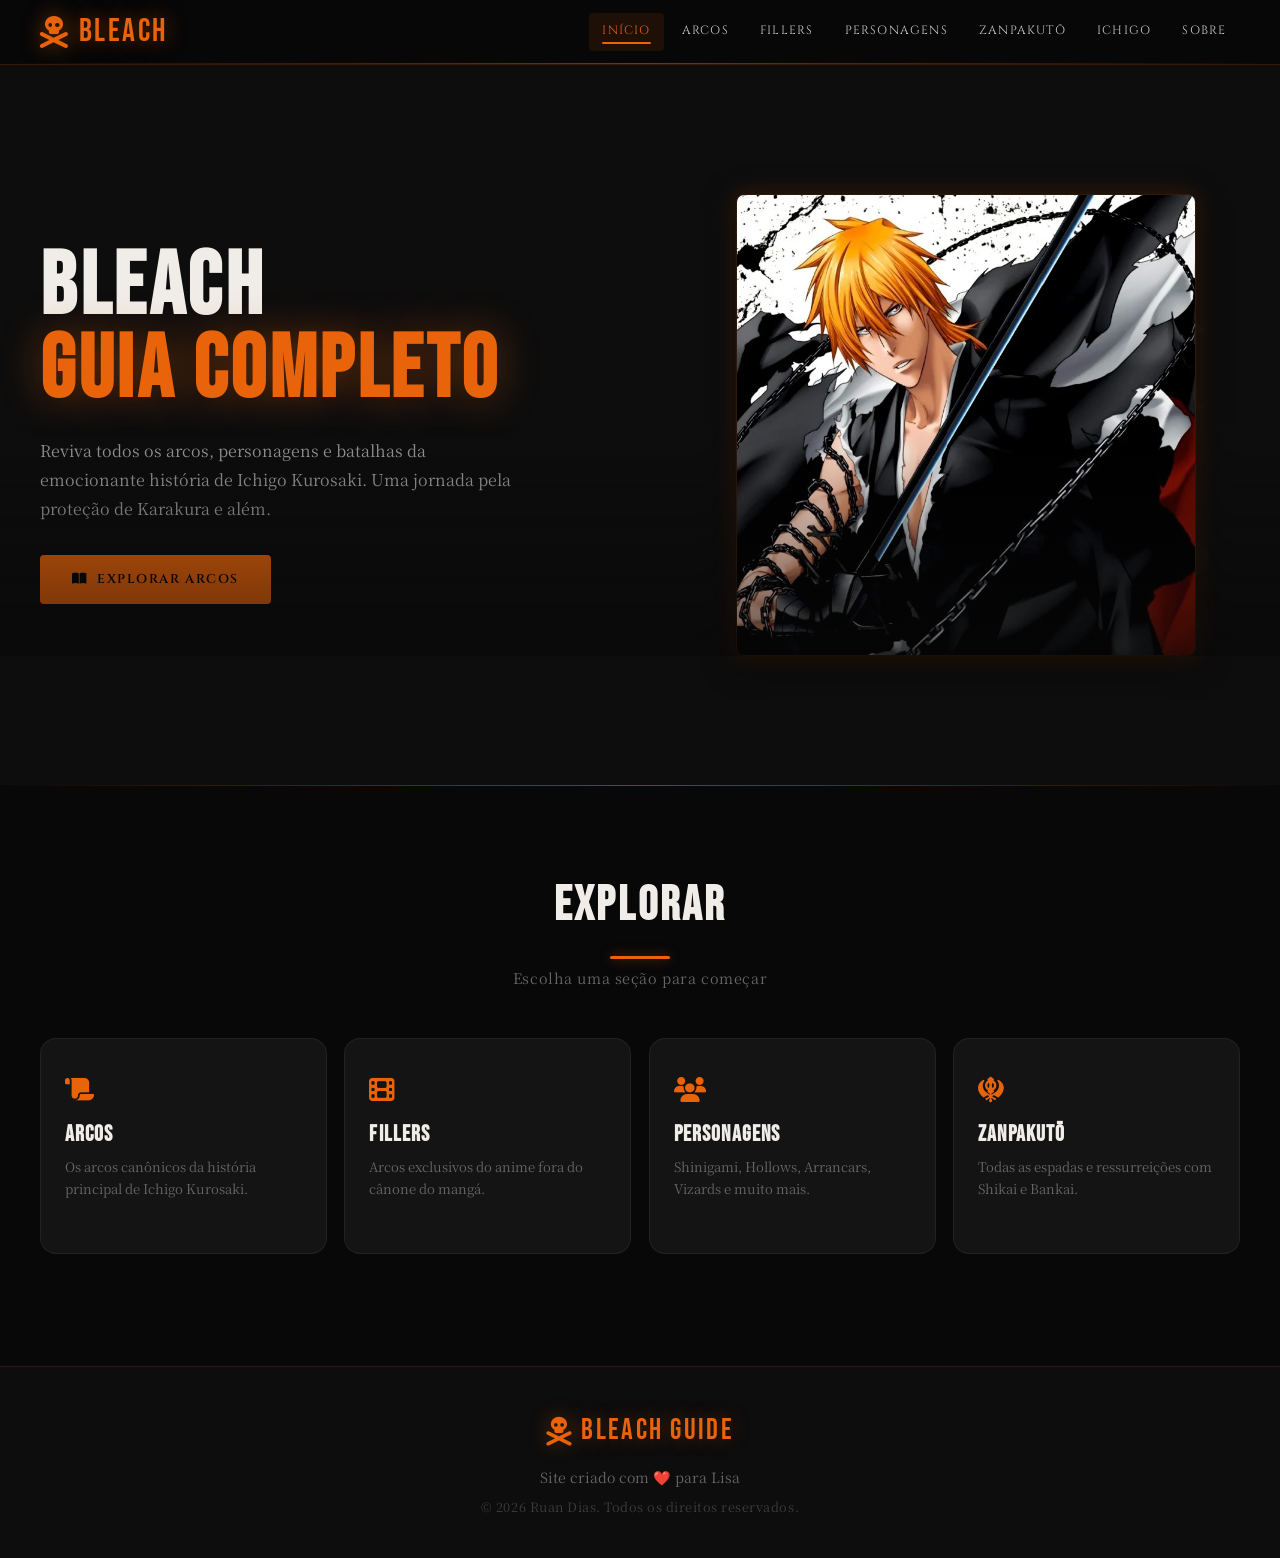
==== commit 4d368071: "feat: update" ====
--- a/index.html
+++ b/index.html
@@ -28,7 +28,7 @@
                 </a>
             </div>
             <div class="hero-image">
-                <img src="images/hero/banner.jpg" alt="Bleach Banner" class="hero-img">
+                <img src="images/hero/banner.webp" alt="Bleach Banner" class="hero-img">
             </div>
         </div>
     </section>
